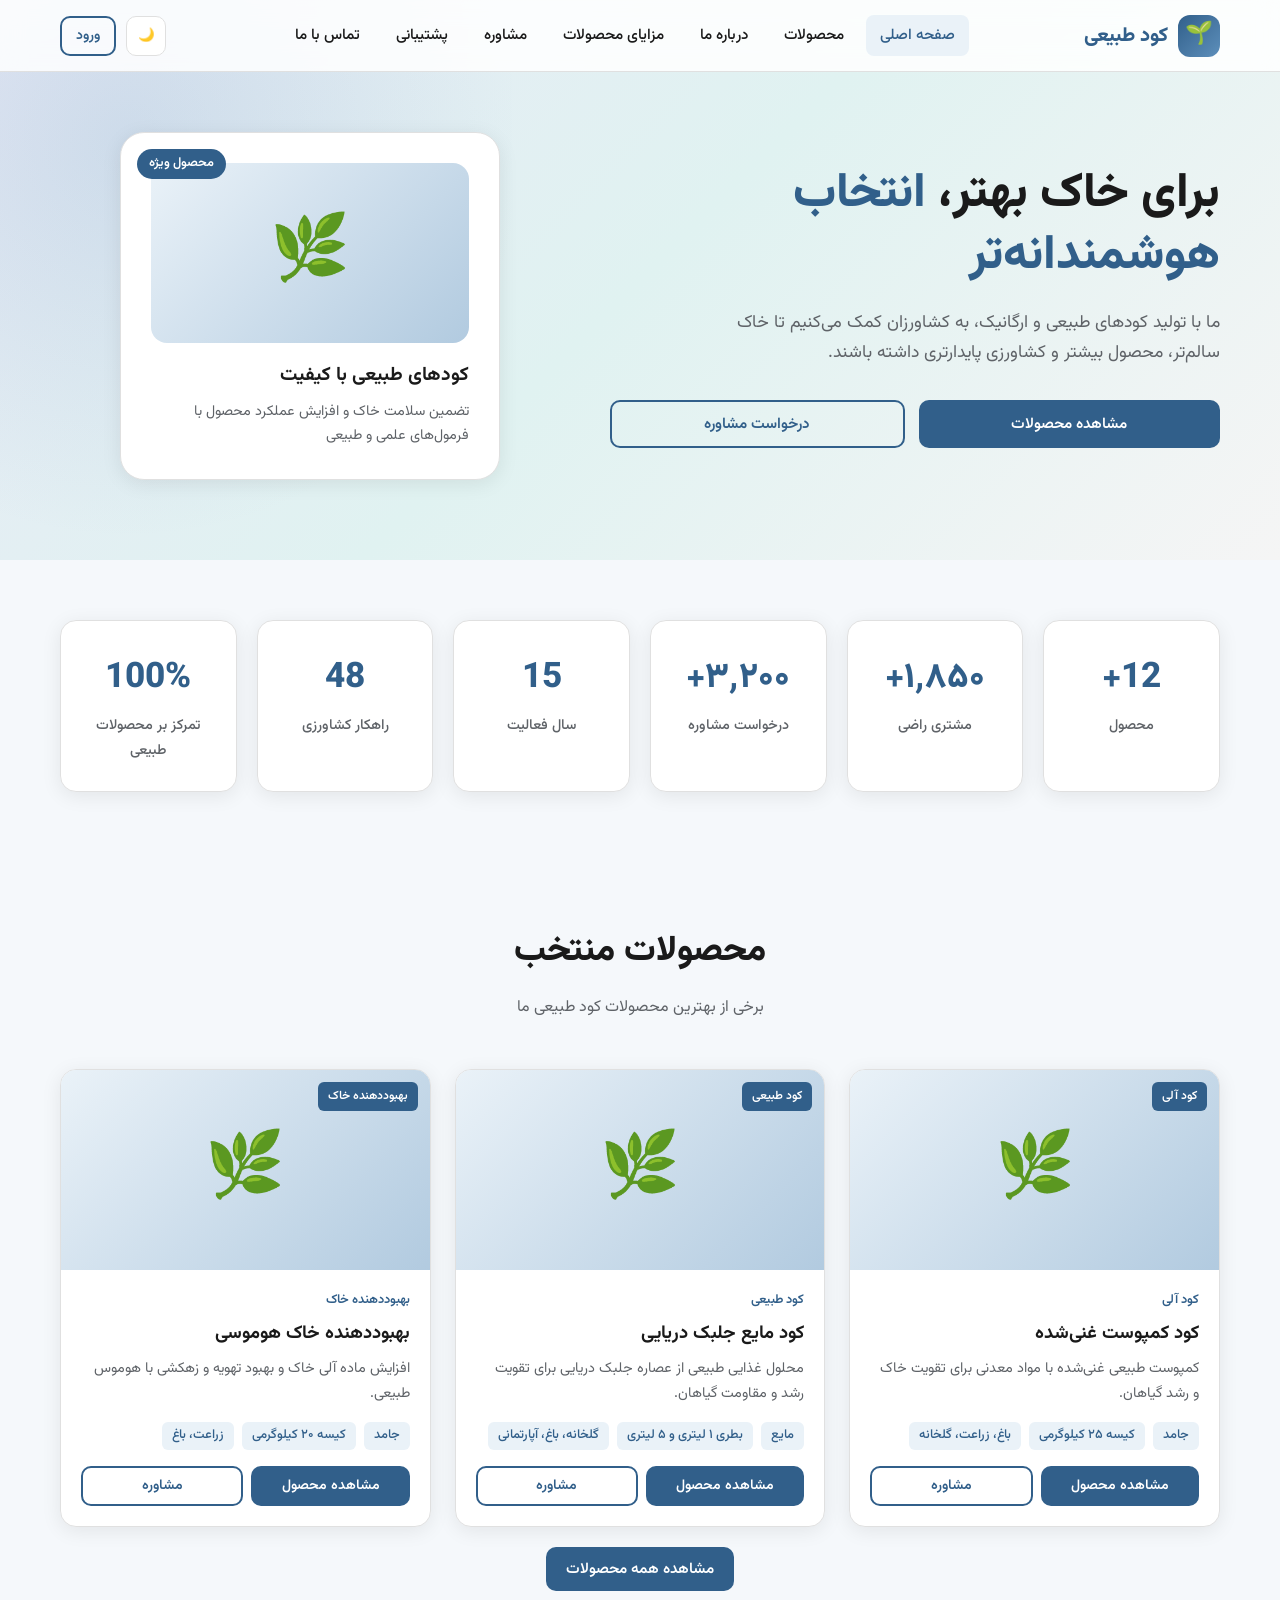
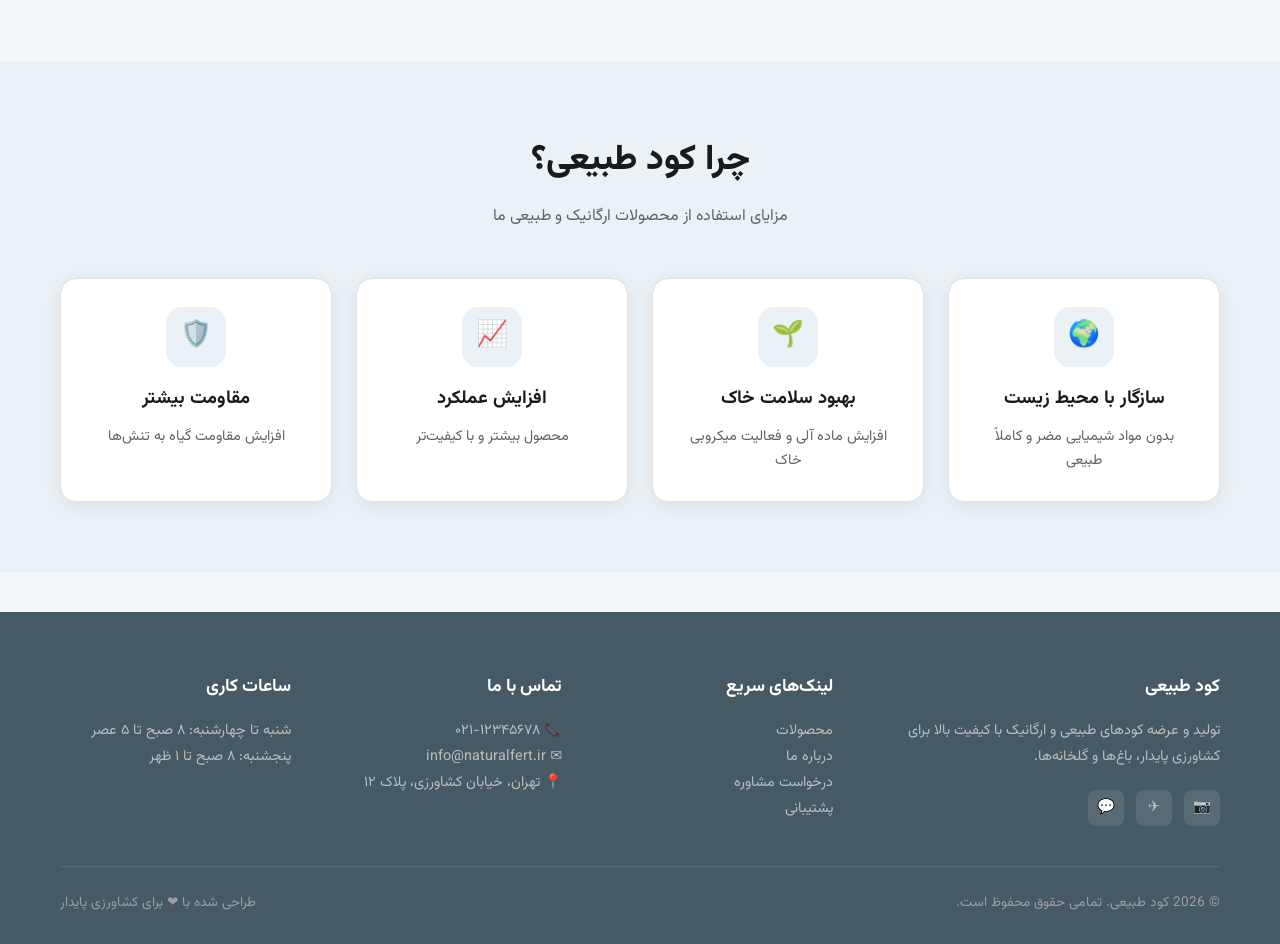
==== index.html @ 1675b7ef "f" ====
<!doctype html>
<html lang="fa" dir="rtl">
  <head>
    <meta charset="UTF-8" />
    <meta name="viewport" content="width=device-width, initial-scale=1.0" />
    <meta
      name="description"
      content="شرکت تولید و عرضه کود طبیعی - محصولات ارگانیک و طبیعی برای کشاورزی پایدار، باغ و گلخانه"
    />
    <meta
      name="keywords"
      content="کود طبیعی, کود آلی, کود ارگانیک, بهبوددهنده خاک, کشاورزی پایدار"
    />
    <meta name="robots" content="index, follow" />
    <meta property="og:title" content="کود طبیعی | محصولات ارگانیک کشاورزی" />
    <meta
      property="og:description"
      content="برای خاک بهتر، انتخاب هوشمندانه‌تر. محصولات کود طبیعی با کیفیت بالا"
    />
    <meta property="og:type" content="website" />
    <title>کود طبیعی | محصولات ارگانیک و طبیعی کشاورزی</title>
    <link rel="preconnect" href="https://fonts.googleapis.com" />
    <link rel="preconnect" href="https://fonts.gstatic.com" crossorigin />
    <link
      href="https://fonts.googleapis.com/css2?family=Vazirmatn:wght@300;400;500;600;700;800&display=swap"
      rel="stylesheet"
    />
    <link rel="stylesheet" href="css/styles.css" />

  </head>
  <body>
    <!-- Public Header -->
    <header class="header" id="mainHeader">
      <div class="header-inner">
        <a href="#home" class="logo" onclick="navigate('home')">
          <div class="logo-icon">🌱</div>
          <span id="siteName" data-edit-key="companyName">کود طبیعی</span>
        </a>
        <nav class="nav" id="mainNav">
          <a href="#home" data-page="home">صفحه اصلی</a>
          <a href="#products" data-page="products">محصولات</a>
          <a href="#about" data-page="about">درباره ما</a>
          <a href="#benefits" data-page="benefits">مزایای محصولات</a>
          <a href="#consult" data-page="consult">مشاوره</a>
          <a href="#support" data-page="support">پشتیبانی</a>
          <a href="#contact" data-page="contact">تماس با ما</a>
        </nav>
        <div class="header-actions">
          <button
            class="btn-icon"
            id="themeToggle"
            title="تغییر حالت روشن/تاریک"
          >
            🌙
          </button>
          <button class="btn btn-outline btn-sm" onclick="openLoginModal()">
            ورود
          </button>
          <button
            class="btn btn-primary btn-sm"
            onclick="navigate('admin')"
            id="adminBtn"
            style="display: none"
          >
            پنل مدیریت
          </button>
          <button class="btn-icon mobile-toggle" id="mobileToggle">☰</button>
        </div>
      </div>
      <div class="mobile-menu" id="mobileMenu">
        <a
          href="#home"
          onclick="
            navigate('home');
            closeMobile();
          "
          >صفحه اصلی</a
        >
        <a
          href="#products"
          onclick="
            navigate('products');
            closeMobile();
          "
          >محصولات</a
        >
        <a
          href="#about"
          onclick="
            navigate('about');
            closeMobile();
          "
          >درباره ما</a
        >
        <a
          href="#benefits"
          onclick="
            navigate('benefits');
            closeMobile();
          "
          >مزایای محصولات</a
        >
        <a
          href="#consult"
          onclick="
            navigate('consult');
            closeMobile();
          "
          >مشاوره</a
        >
        <a
          href="#support"
          onclick="
            navigate('support');
            closeMobile();
          "
          >پشتیبانی</a
        >
        <a
          href="#contact"
          onclick="
            navigate('contact');
            closeMobile();
          "
          >تماس با ما</a
        >
        <a
          href="#admin"
          onclick="
            navigate('admin');
            closeMobile();
          "
          >پنل مدیریت</a
        >
      </div>
    </header>

    <!-- Main Content -->
    <main id="app"></main>

    <!-- Footer -->
    <footer class="footer" id="mainFooter">
      <div class="container">
        <div class="footer-grid">
          <div>
            <h4 id="footerCompany" data-edit-key="companyName">کود طبیعی</h4>
            <p id="footerDesc" data-edit-key="footerDesc">
              تولید و عرضه کودهای طبیعی و ارگانیک با کیفیت بالا برای کشاورزی
              پایدار، باغ‌ها و گلخانه‌ها.
            </p>
            <div class="socials mt-20">
              <a href="#" title="اینستاگرام">📷</a>
              <a href="#" title="تلگرام">✈️</a>
              <a href="#" title="واتساپ">💬</a>
            </div>
          </div>
          <div>
            <h4>لینک‌های سریع</h4>
            <p>
              <a href="#products" onclick="navigate('products')">محصولات</a>
            </p>
            <p><a href="#about" onclick="navigate('about')">درباره ما</a></p>
            <p>
              <a href="#consult" onclick="navigate('consult')"
                >درخواست مشاوره</a
              >
            </p>
            <p><a href="#support" onclick="navigate('support')">پشتیبانی</a></p>
          </div>
          <div>
            <h4>تماس با ما</h4>
            <p id="footerPhone" data-edit-key="phone">📞 ۰۲۱-۱۲۳۴۵۶۷۸</p>
            <p id="footerEmail" data-edit-key="email">✉️ info@naturalfert.ir</p>
            <p id="footerAddress" data-edit-key="address">📍 تهران، خیابان کشاورزی</p>
          </div>
          <div>
            <h4>ساعات کاری</h4>
            <p id="footerHours" data-edit-key="hours">
              شنبه تا چهارشنبه: ۸ صبح تا ۵ عصر<br />پنجشنبه: ۸ صبح تا ۱ ظهر
            </p>
          </div>
        </div>
        <div class="footer-bottom">
          <span
            >© <span id="year"></span> <span id="footerCopy">کود طبیعی</span>.
            تمامی حقوق محفوظ است.</span
          >
          <span>طراحی شده با ❤️ برای کشاورزی پایدار</span>
        </div>
      </div>
    </footer>

    <!-- Quick Admin Editing -->
    <div class="quick-admin-bar" id="quickAdminBar" aria-label="ابزار مدیریت سریع">
      <span class="qa-label">مدیریت سریع</span>
      <button type="button" onclick="toggleInlineEdit()">✏️ ویرایش مستقیم</button>
      <select id="quickSeasonSelect" onchange="quickChangeSeason(this.value)" title="تم فصلی">
        <option value="auto">🗓️ خودکار</option>
        <option value="spring">🌸 بهار</option>
        <option value="summer">☀️ تابستان</option>
        <option value="autumn">🍂 پاییز</option>
        <option value="winter">❄️ زمستان</option>
      </select>
      <button type="button" class="qa-save" onclick="saveInlineEdits()">💾 ذخیره</button>
      <button type="button" onclick="cancelInlineEdits()">↩️ لغو</button>
      <button type="button" onclick="navigate('admin')">⚙️ پنل</button>
      <button type="button" class="qa-danger" onclick="logout()">🚪 خروج</button>
    </div>
    <div class="admin-edit-hint" id="adminEditHint">
      حالت ویرایش مستقیم: روی متن‌های مشخص‌شده (نام شرکت، هیرو، فوتر، درباره ما، آمار، کارت و صفحه جزئیات محصولات) کلیک کن، ویرایش کن و «ذخیره» را بزن.
    </div>

    <!-- Login Modal -->
    <div class="modal-overlay" id="loginModal">
      <div class="modal">
        <div class="modal-header">
          <h3>ورود / ثبت‌نام</h3>
          <button class="modal-close" onclick="closeModal('loginModal')">
            ×
          </button>
        </div>
        <div class="modal-body">
          <div class="form-group">
            <label>ایمیل</label>
            <input
              type="email"
              id="loginEmail"
              placeholder="example@email.com"
            />
          </div>
          <div class="form-group">
            <label>شماره موبایل</label>
            <input type="tel" id="loginMobile" placeholder="09123456789" />
          </div>
          <div class="form-group">
            <label>رمز عبور</label>
            <input
              type="password"
              id="loginPassword"
              placeholder="حداقل ۶ کاراکتر"
            />
          </div>
          <p
            style="
              font-size: 0.85rem;
              color: var(--text-muted);
              margin-top: 8px;
            "
          >
            برای ورود ادمین: admin@natural.ir / 09120000000 / admin123
          </p>
        </div>
        <div class="modal-footer">
          <button class="btn btn-outline" onclick="closeModal('loginModal')">
            انصراف
          </button>
          <button class="btn btn-primary" onclick="handleLogin()">
            ورود / ثبت‌نام
          </button>
        </div>
      </div>
    </div>

    <!-- Toast -->
    <div class="toast-container" id="toastContainer"></div>

    <script src="js/app.js"></script>


  </body>
</html>
---- css/styles.css ----
:root {
        --primary: #2e7d32;
        --primary-dark: #1b5e20;
        --primary-light: #4caf50;
        --primary-soft: #e8f5e9;
        --secondary: #5d4037;
        --secondary-light: #8d6e63;
        --secondary-soft: #efebe9;
        --accent: #ff8f00;
        --bg: #f8f9f5;
        --bg-card: #ffffff;
        --text: #1a1a1a;
        --text-muted: #5f6368;
        --border: #e0e0e0;
        --shadow: 0 4px 20px rgba(0, 0, 0, 0.08);
        --shadow-hover: 0 8px 30px rgba(46, 125, 50, 0.15);
        --radius: 16px;
        --radius-sm: 10px;
        --header-h: 72px;
        --transition: all 0.3s cubic-bezier(0.4, 0, 0.2, 1);
      }
      [data-theme="dark"] {
        --primary: #66bb6a;
        --primary-dark: #43a047;
        --primary-light: #81c784;
        --primary-soft: #1b3a1e;
        --secondary: #a1887f;
        --secondary-light: #bcaaa4;
        --secondary-soft: #3e2723;
        --bg: #121212;
        --bg-card: #1e1e1e;
        --text: #e8e8e8;
        --text-muted: #a0a0a0;
        --border: #333333;
        --shadow: 0 4px 20px rgba(0, 0, 0, 0.4);
        --shadow-hover: 0 8px 30px rgba(102, 187, 106, 0.2);
      }
      * {
        margin: 0;
        padding: 0;
        box-sizing: border-box;
        -webkit-tap-highlight-color: transparent;
      }
      html {
        scroll-behavior: smooth;
      }
      body {
        font-family: "Vazirmatn", system-ui, sans-serif;
        background: var(--bg);
        color: var(--text);
        line-height: 1.7;
        overflow-x: hidden;
        transition:
          background 0.3s,
          color 0.3s;
      }
      a {
        text-decoration: none;
        color: inherit;
      }
      img {
        max-width: 100%;
        height: auto;
        display: block;
      }
      button,
      input,
      select,
      textarea {
        font-family: inherit;
      }
      button {
        -webkit-tap-highlight-color: transparent;
      }
      .container {
        max-width: 1200px;
        margin: 0 auto;
        padding: 0 20px;
      }
      /* Header */
      .header {
        position: fixed;
        top: 0;
        right: 0;
        left: 0;
        z-index: 1000;
        height: var(--header-h);
        background: rgba(255, 255, 255, 0.85);
        backdrop-filter: blur(12px);
        -webkit-backdrop-filter: blur(12px);
        border-bottom: 1px solid var(--border);
        transition: var(--transition);
      }
      [data-theme="dark"] .header {
        background: rgba(30, 30, 30, 0.9);
      }
      .header.scrolled {
        box-shadow: var(--shadow);
      }
      .header-inner {
        display: flex;
        align-items: center;
        justify-content: space-between;
        height: 100%;
        max-width: 1200px;
        margin: 0 auto;
        padding: 0 20px;
        gap: 10px;
      }
      .logo {
        display: flex;
        align-items: center;
        gap: 10px;
        font-weight: 800;
        font-size: 1.25rem;
        color: var(--primary);
        min-width: 0;
        flex-shrink: 0;
      }
      .logo-icon {
        width: 42px;
        height: 42px;
        background: linear-gradient(
          135deg,
          var(--primary),
          var(--primary-light)
        );
        border-radius: 12px;
        display: flex;
        align-items: center;
        justify-content: center;
        color: white;
        font-size: 1.4rem;
        flex-shrink: 0;
      }
      .nav {
        display: flex;
        align-items: center;
        gap: 8px;
        flex-wrap: wrap;
      }
      .nav a {
        padding: 8px 14px;
        border-radius: 8px;
        font-weight: 500;
        font-size: 0.95rem;
        transition: var(--transition);
        color: var(--text);
      }
      .nav a:hover,
      .nav a.active {
        background: var(--primary-soft);
        color: var(--primary);
      }
      .header-actions {
        display: flex;
        align-items: center;
        gap: 10px;
        flex-shrink: 0;
      }
      .btn {
        display: inline-flex;
        align-items: center;
        justify-content: center;
        gap: 8px;
        padding: 10px 20px;
        border-radius: 10px;
        font-weight: 600;
        font-size: 0.95rem;
        border: none;
        cursor: pointer;
        transition: var(--transition);
        white-space: nowrap;
      }
      .btn-primary {
        background: var(--primary);
        color: white;
      }
      .btn-primary:hover {
        background: var(--primary-dark);
        transform: translateY(-1px);
        box-shadow: var(--shadow-hover);
      }
      .btn-outline {
        background: transparent;
        border: 2px solid var(--primary);
        color: var(--primary);
      }
      .btn-outline:hover {
        background: var(--primary);
        color: white;
      }
      .btn-secondary {
        background: var(--secondary);
        color: white;
      }
      .btn-secondary:hover {
        background: #4e342e;
      }
      .btn-sm {
        padding: 7px 14px;
        font-size: 0.875rem;
      }
      .btn-icon {
        width: 40px;
        height: 40px;
        border-radius: 10px;
        border: 1px solid var(--border);
        background: var(--bg-card);
        display: flex;
        align-items: center;
        justify-content: center;
        cursor: pointer;
        transition: var(--transition);
        color: var(--text);
        flex-shrink: 0;
      }
      .btn-icon:hover {
        background: var(--primary-soft);
        color: var(--primary);
        border-color: var(--primary);
      }
      .mobile-toggle {
        display: none;
      }
      .mobile-menu {
        display: none;
        position: fixed;
        top: var(--header-h);
        right: 0;
        left: 0;
        background: var(--bg-card);
        border-bottom: 1px solid var(--border);
        padding: 16px;
        z-index: 999;
        box-shadow: var(--shadow);
        max-height: calc(100vh - var(--header-h));
        overflow-y: auto;
      }
      .mobile-menu.open {
        display: block;
      }
      .mobile-menu a {
        display: block;
        padding: 12px 16px;
        border-radius: 8px;
        font-weight: 500;
        margin-bottom: 4px;
      }
      .mobile-menu a:hover {
        background: var(--primary-soft);
        color: var(--primary);
      }
      /* Hero */
      .hero {
        padding: calc(var(--header-h) + 60px) 0 80px;
        background: linear-gradient(
          135deg,
          var(--primary-soft) 0%,
          var(--bg) 50%,
          var(--secondary-soft) 100%
        );
        position: relative;
        overflow: hidden;
      }
      .hero::before {
        content: "";
        position: absolute;
        top: -50%;
        left: -20%;
        width: 60%;
        height: 150%;
        background: radial-gradient(
          circle,
          rgba(76, 175, 80, 0.12) 0%,
          transparent 70%
        );
        pointer-events: none;
      }
      .hero-grid {
        display: grid;
        grid-template-columns: 1.1fr 0.9fr;
        gap: 50px;
        align-items: center;
      }
      .hero-content h1 {
        font-size: clamp(2rem, 4vw, 3rem);
        font-weight: 800;
        line-height: 1.3;
        margin-bottom: 20px;
        color: var(--text);
      }
      .hero-content h1 span {
        color: var(--primary);
      }
      .hero-content p {
        font-size: 1.1rem;
        color: var(--text-muted);
        margin-bottom: 32px;
        max-width: 520px;
      }
      .hero-btns {
        display: flex;
        flex-wrap: wrap;
        gap: 14px;
      }
      .hero-btns .btn {
        flex: 1 1 auto;
      }
      .hero-visual {
        position: relative;
        display: flex;
        justify-content: center;
      }
      .hero-card {
        background: var(--bg-card);
        border-radius: 24px;
        padding: 30px;
        box-shadow: var(--shadow);
        max-width: 380px;
        width: 100%;
        border: 1px solid var(--border);
        position: relative;
        overflow: hidden;
        animation: float 6s ease-in-out infinite;
      }
      @keyframes float {
        0%,
        100% {
          transform: translateY(0);
        }
        50% {
          transform: translateY(-12px);
        }
      }
      .hero-card-badge {
        position: absolute;
        top: 16px;
        left: 16px;
        background: var(--primary);
        color: white;
        padding: 4px 12px;
        border-radius: 20px;
        font-size: 0.8rem;
        font-weight: 600;
      }
      .hero-card img {
        width: 100%;
        height: 200px;
        object-fit: cover;
        border-radius: 16px;
        margin-bottom: 16px;
        background: linear-gradient(135deg, var(--primary-soft), color-mix(in srgb, var(--primary-light) 35%, var(--primary-soft)));
      }
      .hero-card h3 {
        font-size: 1.2rem;
        margin-bottom: 8px;
      }
      .hero-card p {
        font-size: 0.9rem;
        color: var(--text-muted);
      }
      /* Stats */
      .stats {
        padding: 60px 0;
      }
      .stats-grid {
        display: grid;
        grid-template-columns: repeat(auto-fit, minmax(140px, 1fr));
        gap: 20px;
      }
      .stat-card {
        background: var(--bg-card);
        border-radius: var(--radius);
        padding: 28px 20px;
        text-align: center;
        box-shadow: var(--shadow);
        border: 1px solid var(--border);
        transition: var(--transition);
      }
      .stat-card:hover {
        transform: translateY(-4px);
        box-shadow: var(--shadow-hover);
      }
      .stat-card .num {
        font-size: 2.2rem;
        font-weight: 800;
        color: var(--primary);
        margin-bottom: 6px;
      }
      .stat-card .label {
        font-size: 0.9rem;
        color: var(--text-muted);
        font-weight: 500;
      }
      /* Section */
      .section {
        padding: 70px 0;
      }
      .section-header {
        text-align: center;
        margin-bottom: 48px;
      }
      .section-header h2 {
        font-size: clamp(1.6rem, 3vw, 2.2rem);
        font-weight: 800;
        margin-bottom: 12px;
      }
      .section-header p {
        color: var(--text-muted);
        max-width: 560px;
        margin: 0 auto;
      }
      /* Products */
      .filters {
        display: flex;
        flex-wrap: wrap;
        gap: 12px;
        margin-bottom: 32px;
        align-items: center;
      }
      .search-box {
        flex: 1;
        min-width: 200px;
        position: relative;
      }
      .search-box input {
        width: 100%;
        padding: 12px 16px 12px 44px;
        border-radius: 12px;
        border: 1px solid var(--border);
        background: var(--bg-card);
        color: var(--text);
        font-size: 0.95rem;
        transition: var(--transition);
      }
      .search-box input:focus {
        outline: none;
        border-color: var(--primary);
        box-shadow: 0 0 0 3px rgba(46, 125, 50, 0.15);
      }
      .search-box svg {
        position: absolute;
        right: 14px;
        top: 50%;
        transform: translateY(-50%);
        color: var(--text-muted);
        width: 20px;
        height: 20px;
      }
      .filter-btns {
        display: flex;
        flex-wrap: wrap;
        gap: 8px;
      }
      .filter-btn {
        padding: 8px 16px;
        border-radius: 20px;
        border: 1px solid var(--border);
        background: var(--bg-card);
        color: var(--text);
        font-size: 0.875rem;
        cursor: pointer;
        transition: var(--transition);
        font-weight: 500;
      }
      .filter-btn:hover,
      .filter-btn.active {
        background: var(--primary);
        color: white;
        border-color: var(--primary);
      }
      .products-grid {
        display: grid;
        grid-template-columns: repeat(auto-fill, minmax(280px, 1fr));
        gap: 24px;
      }
      .product-card {
        background: var(--bg-card);
        border-radius: var(--radius);
        overflow: hidden;
        box-shadow: var(--shadow);
        border: 1px solid var(--border);
        transition: var(--transition);
        display: flex;
        flex-direction: column;
      }
      .product-card:hover {
        transform: translateY(-6px);
        box-shadow: var(--shadow-hover);
      }
      .product-card-img {
        height: 200px;
        background: linear-gradient(135deg, var(--primary-soft), color-mix(in srgb, var(--primary-light) 35%, var(--primary-soft)));
        position: relative;
        overflow: hidden;
      }
      .product-card-img img {
        width: 100%;
        height: 100%;
        object-fit: cover;
      }
      .product-card-badge {
        position: absolute;
        top: 12px;
        right: 12px;
        background: var(--primary);
        color: white;
        padding: 4px 10px;
        border-radius: 6px;
        font-size: 0.75rem;
        font-weight: 600;
      }
      .product-card-body {
        padding: 20px;
        flex: 1;
        display: flex;
        flex-direction: column;
      }
      .product-card-cat {
        font-size: 0.8rem;
        color: var(--primary);
        font-weight: 600;
        margin-bottom: 6px;
      }
      .product-card h3 {
        font-size: 1.15rem;
        margin-bottom: 8px;
        font-weight: 700;
      }
      .product-card p {
        font-size: 0.9rem;
        color: var(--text-muted);
        margin-bottom: 16px;
        flex: 1;
      }
      .product-meta {
        display: flex;
        flex-wrap: wrap;
        gap: 8px;
        margin-bottom: 16px;
        font-size: 0.8rem;
      }
      .product-meta span {
        background: var(--primary-soft);
        color: var(--primary);
        padding: 3px 10px;
        border-radius: 6px;
        font-weight: 500;
      }
      .product-card-actions {
        display: flex;
        gap: 8px;
        flex-wrap: wrap;
      }
      .product-card-actions .btn {
        flex: 1;
        min-width: 120px;
      }
      /* About */
      .about-grid {
        display: grid;
        grid-template-columns: 1fr 1fr;
        gap: 50px;
        align-items: center;
      }
      .about-content h2 {
        font-size: 1.9rem;
        margin-bottom: 16px;
        font-weight: 800;
      }
      .about-content p {
        color: var(--text-muted);
        margin-bottom: 16px;
      }
      .about-features {
        display: grid;
        gap: 12px;
        margin-top: 24px;
      }
      .about-feature {
        display: flex;
        align-items: center;
        gap: 12px;
        padding: 12px 16px;
        background: var(--bg-card);
        border-radius: 12px;
        border: 1px solid var(--border);
      }
      .about-feature svg {
        color: var(--primary);
        flex-shrink: 0;
      }
      /* Benefits */
      .benefits-grid {
        display: grid;
        grid-template-columns: repeat(auto-fit, minmax(230px, 1fr));
        gap: 24px;
      }
      .benefit-card {
        background: var(--bg-card);
        border-radius: var(--radius);
        padding: 28px;
        box-shadow: var(--shadow);
        border: 1px solid var(--border);
        transition: var(--transition);
        text-align: center;
      }
      .benefit-card:hover {
        transform: translateY(-4px);
      }
      .benefit-icon {
        width: 60px;
        height: 60px;
        background: var(--primary-soft);
        border-radius: 16px;
        display: flex;
        align-items: center;
        justify-content: center;
        margin: 0 auto 16px;
        color: var(--primary);
        font-size: 1.6rem;
      }
      .benefit-card h3 {
        font-size: 1.15rem;
        margin-bottom: 10px;
      }
      .benefit-card p {
        font-size: 0.9rem;
        color: var(--text-muted);
      }
      /* Forms */
      .form-card {
        background: var(--bg-card);
        border-radius: var(--radius);
        padding: 36px;
        box-shadow: var(--shadow);
        border: 1px solid var(--border);
        max-width: 640px;
        margin: 0 auto;
      }
      .form-group {
        margin-bottom: 20px;
      }
      .form-group label {
        display: block;
        margin-bottom: 6px;
        font-weight: 600;
        font-size: 0.9rem;
      }
      .form-group input,
      .form-group select,
      .form-group textarea {
        width: 100%;
        padding: 12px 16px;
        border-radius: 10px;
        border: 1px solid var(--border);
        background: var(--bg);
        color: var(--text);
        font-size: 0.95rem;
        transition: var(--transition);
      }
      .form-group input:focus,
      .form-group select:focus,
      .form-group textarea:focus {
        outline: none;
        border-color: var(--primary);
        box-shadow: 0 0 0 3px rgba(46, 125, 50, 0.15);
      }
      .form-group textarea {
        min-height: 120px;
        resize: vertical;
      }
      .form-row {
        display: grid;
        grid-template-columns: 1fr 1fr;
        gap: 16px;
      }
      /* Product Detail */
      .product-detail {
        padding: calc(var(--header-h) + 40px) 0 80px;
      }
      .product-detail-header {
        display: grid;
        grid-template-columns: 1fr 1fr;
        gap: 40px;
        margin-bottom: 50px;
      }
      .product-detail-img {
        border-radius: var(--radius);
        overflow: hidden;
        background: linear-gradient(135deg, var(--primary-soft), color-mix(in srgb, var(--primary-light) 35%, var(--primary-soft)));
        height: 400px;
      }
      .product-detail-img img {
        width: 100%;
        height: 100%;
        object-fit: cover;
      }
      .product-detail-info h1 {
        font-size: 2rem;
        margin-bottom: 12px;
        font-weight: 800;
      }
      .product-detail-info .cat {
        color: var(--primary);
        font-weight: 600;
        margin-bottom: 16px;
      }
      .product-detail-info .short-desc {
        color: var(--text-muted);
        margin-bottom: 24px;
        font-size: 1.05rem;
      }
      .specs-table {
        width: 100%;
        border-collapse: collapse;
        margin: 24px 0;
        background: var(--bg-card);
        border-radius: 12px;
        overflow: hidden;
        border: 1px solid var(--border);
      }
      .specs-table th,
      .specs-table td {
        padding: 12px 16px;
        text-align: right;
        border-bottom: 1px solid var(--border);
      }
      .specs-table th {
        background: var(--primary-soft);
        color: var(--primary);
        font-weight: 600;
        width: 40%;
      }
      .specs-table tr:last-child td,
      .specs-table tr:last-child th {
        border-bottom: none;
      }
      .detail-section {
        background: var(--bg-card);
        border-radius: var(--radius);
        padding: 32px;
        margin-bottom: 24px;
        border: 1px solid var(--border);
        box-shadow: var(--shadow);
      }
      .detail-section h2 {
        font-size: 1.4rem;
        margin-bottom: 20px;
        padding-bottom: 12px;
        border-bottom: 2px solid var(--primary-soft);
        color: var(--primary);
      }
      .detail-section .long-text {
        white-space: pre-wrap;
        word-wrap: break-word;
        overflow-wrap: break-word;
        line-height: 1.9;
        font-size: 1rem;
      }
      .steps {
        display: grid;
        gap: 16px;
      }
      .step {
        display: flex;
        gap: 16px;
        align-items: flex-start;
        padding: 16px;
        background: var(--bg);
        border-radius: 12px;
      }
      .step-num {
        width: 36px;
        height: 36px;
        background: var(--primary);
        color: white;
        border-radius: 50%;
        display: flex;
        align-items: center;
        justify-content: center;
        font-weight: 700;
        flex-shrink: 0;
      }
      .benefits-list {
        display: grid;
        gap: 12px;
      }
      .benefit-item {
        display: flex;
        align-items: center;
        gap: 12px;
        padding: 12px 16px;
        background: var(--primary-soft);
        border-radius: 10px;
      }
      .benefit-item svg {
        color: var(--primary);
        flex-shrink: 0;
      }
      .related-products {
        margin-top: 40px;
      }
      .related-products h3 {
        margin-bottom: 20px;
        font-size: 1.3rem;
      }
      /* Footer */
      .footer {
        background: var(--secondary);
        color: #e0e0e0;
        padding: 60px 0 30px;
        margin-top: 40px;
      }
      .footer-grid {
        display: grid;
        grid-template-columns: 1.5fr 1fr 1fr 1fr;
        gap: 40px;
        margin-bottom: 40px;
      }
      .footer h4 {
        color: white;
        margin-bottom: 16px;
        font-size: 1.1rem;
      }
      .footer p,
      .footer a {
        font-size: 0.9rem;
        color: #bdbdbd;
        line-height: 1.8;
      }
      .footer a:hover {
        color: var(--primary-light);
      }
      .footer-bottom {
        border-top: 1px solid rgba(255, 255, 255, 0.1);
        padding-top: 24px;
        display: flex;
        justify-content: space-between;
        align-items: center;
        flex-wrap: wrap;
        gap: 12px;
        font-size: 0.85rem;
        color: #9e9e9e;
      }
      .socials {
        display: flex;
        gap: 12px;
      }
      .socials a {
        width: 36px;
        height: 36px;
        border-radius: 8px;
        background: rgba(255, 255, 255, 0.1);
        display: flex;
        align-items: center;
        justify-content: center;
        transition: var(--transition);
      }
      .socials a:hover {
        background: var(--primary);
      }
      /* Admin */
      .admin-layout {
        display: flex;
        min-height: 100vh;
        padding-top: 0;
      }
      .admin-sidebar {
        width: 260px;
        background: var(--bg-card);
        border-left: 1px solid var(--border);
        padding: 24px 16px;
        position: fixed;
        top: 0;
        right: 0;
        bottom: 0;
        overflow-y: auto;
        z-index: 200;
      }
      .admin-sidebar .logo {
        margin-bottom: 32px;
        padding: 0 8px;
        display: flex;
        align-items: center;
        justify-content: space-between;
      }
      .admin-sidebar-close {
        display: none;
      }
      .admin-nav a {
        display: flex;
        align-items: center;
        gap: 12px;
        padding: 12px 14px;
        border-radius: 10px;
        margin-bottom: 4px;
        font-weight: 500;
        font-size: 0.95rem;
        color: var(--text-muted);
        transition: var(--transition);
      }
      .admin-nav a:hover,
      .admin-nav a.active {
        background: var(--primary-soft);
        color: var(--primary);
      }
      .admin-main {
        flex: 1;
        margin-right: 260px;
        padding: 24px;
        background: var(--bg);
        min-height: 100vh;
        width: 100%;
        min-width: 0;
      }
      .admin-mobile-bar {
        display: none;
        align-items: center;
        justify-content: space-between;
        background: var(--bg-card);
        border-bottom: 1px solid var(--border);
        padding: 10px 16px;
        position: sticky;
        top: 0;
        z-index: 150;
      }
      .admin-mobile-bar .logo {
        font-size: 1.05rem;
      }
      .admin-mobile-bar .logo-icon {
        width: 32px;
        height: 32px;
        font-size: 1.1rem;
      }
      .admin-overlay {
        display: none;
        position: fixed;
        inset: 0;
        background: rgba(0, 0, 0, 0.45);
        z-index: 150;
      }
      .admin-overlay.open {
        display: block;
      }
      .admin-header {
        display: flex;
        justify-content: space-between;
        align-items: center;
        margin-bottom: 28px;
        flex-wrap: wrap;
        gap: 12px;
      }
      .admin-header h1 {
        font-size: 1.6rem;
        font-weight: 800;
      }
      .dashboard-cards {
        display: grid;
        grid-template-columns: repeat(auto-fit, minmax(170px, 1fr));
        gap: 20px;
        margin-bottom: 32px;
      }
      .dash-card {
        background: var(--bg-card);
        border-radius: var(--radius);
        padding: 24px;
        border: 1px solid var(--border);
        box-shadow: var(--shadow);
        min-width: 0;
      }
      .dash-card .label {
        font-size: 0.85rem;
        color: var(--text-muted);
        margin-bottom: 8px;
      }
      .dash-card .value {
        font-size: 1.8rem;
        font-weight: 800;
        color: var(--primary);
      }
      .admin-table-wrap {
        overflow-x: auto;
        -webkit-overflow-scrolling: touch;
        border-radius: var(--radius);
        border: 1px solid var(--border);
      }
      .admin-table {
        width: 100%;
        border-collapse: collapse;
        background: var(--bg-card);
        min-width: 700px;
      }
      .admin-table th,
      .admin-table td {
        padding: 14px 16px;
        text-align: right;
        border-bottom: 1px solid var(--border);
        font-size: 0.9rem;
      }
      .admin-table th {
        background: var(--primary-soft);
        color: var(--primary);
        font-weight: 600;
      }
      .admin-table tr:hover td {
        background: rgba(46, 125, 50, 0.04);
      }
      .admin-table td .btn-sm {
        margin: 2px 0;
      }
      .badge {
        display: inline-block;
        padding: 3px 10px;
        border-radius: 20px;
        font-size: 0.75rem;
        font-weight: 600;
      }
      .badge-green {
        background: #e8f5e9;
        color: #2e7d32;
      }
      .badge-yellow {
        background: #fff8e1;
        color: #f57f17;
      }
      .badge-red {
        background: #ffebee;
        color: #c62828;
      }
      .badge-blue {
        background: #e3f2fd;
        color: #1565c0;
      }
      .badge-gray {
        background: #f5f5f5;
        color: #616161;
      }
      [data-theme="dark"] .badge-green {
        background: #1b3a1e;
        color: #81c784;
      }
      [data-theme="dark"] .badge-yellow {
        background: #3e2723;
        color: #ffd54f;
      }
      [data-theme="dark"] .badge-red {
        background: #3e1f1f;
        color: #ef9a9a;
      }
      [data-theme="dark"] .badge-blue {
        background: #1a237e;
        color: #90caf9;
      }
      /* Modal */
      .modal-overlay {
        position: fixed;
        inset: 0;
        background: rgba(0, 0, 0, 0.5);
        z-index: 2000;
        display: none;
        align-items: center;
        justify-content: center;
        padding: 20px;
        backdrop-filter: blur(4px);
      }
      .modal-overlay.open {
        display: flex;
      }
      .modal {
        background: var(--bg-card);
        border-radius: var(--radius);
        width: 100%;
        max-width: 600px;
        max-height: 90vh;
        overflow-y: auto;
        box-shadow: 0 20px 60px rgba(0, 0, 0, 0.3);
        animation: modalIn 0.3s ease;
      }
      @keyframes modalIn {
        from {
          opacity: 0;
          transform: scale(0.95) translateY(10px);
        }
        to {
          opacity: 1;
          transform: scale(1) translateY(0);
        }
      }
      .modal-header {
        display: flex;
        justify-content: space-between;
        align-items: center;
        padding: 20px 24px;
        border-bottom: 1px solid var(--border);
      }
      .modal-header h3 {
        font-size: 1.2rem;
        font-weight: 700;
      }
      .modal-close {
        width: 36px;
        height: 36px;
        border-radius: 8px;
        border: none;
        background: var(--bg);
        cursor: pointer;
        font-size: 1.2rem;
        color: var(--text);
        flex-shrink: 0;
      }
      .modal-body {
        padding: 24px;
      }
      .modal-footer {
        padding: 16px 24px;
        border-top: 1px solid var(--border);
        display: flex;
        justify-content: flex-end;
        gap: 10px;
        flex-wrap: wrap;
      }
      .modal-footer .btn {
        flex: 1;
        min-width: 110px;
      }
      /* Toast */
      .toast-container {
        position: fixed;
        bottom: 24px;
        left: 24px;
        right: 24px;
        z-index: 3000;
        display: flex;
        flex-direction: column;
        gap: 10px;
        align-items: flex-start;
      }
      .toast {
        background: var(--bg-card);
        border: 1px solid var(--border);
        border-radius: 12px;
        padding: 14px 20px;
        box-shadow: var(--shadow);
        display: flex;
        align-items: center;
        gap: 12px;
        animation: toastIn 0.3s ease;
        min-width: 280px;
        max-width: 100%;
      }
      @keyframes toastIn {
        from {
          opacity: 0;
          transform: translateY(20px);
        }
        to {
          opacity: 1;
          transform: translateY(0);
        }
      }
      .toast.success {
        border-right: 4px solid var(--primary);
      }
      .toast.error {
        border-right: 4px solid #c62828;
      }
      /* Utility */
      .hidden {
        display: none !important;
      }
      .text-center {
        text-align: center;
      }
      .mt-20 {
        margin-top: 20px;
      }
      .mb-20 {
        margin-bottom: 20px;
      }
      .empty-state {
        text-align: center;
        padding: 60px 20px;
        color: var(--text-muted);
      }
      .empty-state svg {
        width: 64px;
        height: 64px;
        margin-bottom: 16px;
        opacity: 0.4;
      }
      /* Seasonal accents — light mode hero gradients */
      [data-theme="light"][data-season="spring"] .hero,
      :root:not([data-theme="dark"])[data-season="spring"] .hero {
        background: linear-gradient(
          135deg,
          #e8f5e9 0%,
          #f1f8e9 50%,
          #fff8e1 100%
        );
      }
      [data-theme="light"][data-season="summer"] .hero,
      :root:not([data-theme="dark"])[data-season="summer"] .hero {
        background: linear-gradient(
          135deg,
          #e3f2fd 0%,
          #e8f5e9 50%,
          #fffde7 100%
        );
      }
      [data-theme="light"][data-season="autumn"] .hero,
      :root:not([data-theme="dark"])[data-season="autumn"] .hero {
        background: linear-gradient(
          135deg,
          #fff3e0 0%,
          #efebe9 50%,
          #ffecb3 100%
        );
      }
      [data-theme="light"][data-season="winter"] .hero,
      :root:not([data-theme="dark"])[data-season="winter"] .hero {
        background: linear-gradient(
          135deg,
          #e8eaf6 0%,
          #e0f2f1 50%,
          #f5f5f5 100%
        );
      }

      /* Dark mode hero — always dark, season only tints primary soft */
      [data-theme="dark"] .hero {
        background: linear-gradient(
          135deg,
          var(--primary-soft) 0%,
          var(--bg) 55%,
          var(--secondary-soft) 100%
        );
      }

      /* ==================== SEASONAL THEME (colors only; never override dark bg/text) ==================== */
      /* Light mode: season can tint background slightly */
      [data-theme="light"][data-season="spring"],
      html:not([data-theme="dark"])[data-season="spring"] {
        --primary: #2e7d32;
        --primary-dark: #1b5e20;
        --primary-light: #66bb6a;
        --primary-soft: #e8f5e9;
        --secondary: #6d4c41;
        --secondary-light: #8d6e63;
        --secondary-soft: #efebe9;
        --accent: #f9a825;
        --bg: #f7fbf4;
      }

      [data-theme="light"][data-season="summer"],
      html:not([data-theme="dark"])[data-season="summer"] {
        --primary: #087f8c;
        --primary-dark: #05636d;
        --primary-light: #26a6b8;
        --primary-soft: #e0f7fa;
        --secondary: #2e7d32;
        --secondary-light: #66bb6a;
        --secondary-soft: #e8f5e9;
        --accent: #fbc02d;
        --bg: #f4fbfc;
      }

      [data-theme="light"][data-season="autumn"],
      html:not([data-theme="dark"])[data-season="autumn"] {
        --primary: #c75b12;
        --primary-dark: #8d3e0b;
        --primary-light: #ef8a3a;
        --primary-soft: #fff3e0;
        --secondary: #6d4c41;
        --secondary-light: #8d6e63;
        --secondary-soft: #efebe9;
        --accent: #d89b00;
        --bg: #fffaf4;
      }

      [data-theme="light"][data-season="winter"],
      html:not([data-theme="dark"])[data-season="winter"] {
        --primary: #315f8a;
        --primary-dark: #234768;
        --primary-light: #5d8fbb;
        --primary-soft: #eaf2f8;
        --secondary: #455a64;
        --secondary-light: #78909c;
        --secondary-soft: #eceff1;
        --accent: #78909c;
        --bg: #f5f8fb;
      }

      /* Dark mode: season only shifts primary/accent; keep dark surfaces */
      [data-theme="dark"][data-season="spring"] {
        --primary: #66bb6a;
        --primary-dark: #43a047;
        --primary-light: #81c784;
        --primary-soft: #1b3a1e;
        --secondary: #a1887f;
        --secondary-light: #bcaaa4;
        --secondary-soft: #3e2723;
        --accent: #f9a825;
        --bg: #121212;
        --bg-card: #1e1e1e;
        --text: #e8e8e8;
        --text-muted: #a0a0a0;
        --border: #333333;
      }

      [data-theme="dark"][data-season="summer"] {
        --primary: #4dd0e1;
        --primary-dark: #26a69a;
        --primary-light: #80deea;
        --primary-soft: #0d3d42;
        --secondary: #66bb6a;
        --secondary-light: #81c784;
        --secondary-soft: #1b3a1e;
        --accent: #fbc02d;
        --bg: #121212;
        --bg-card: #1e1e1e;
        --text: #e8e8e8;
        --text-muted: #a0a0a0;
        --border: #333333;
      }

      [data-theme="dark"][data-season="autumn"] {
        --primary: #ef8a3a;
        --primary-dark: #c75b12;
        --primary-light: #ffb74d;
        --primary-soft: #3e2723;
        --secondary: #a1887f;
        --secondary-light: #bcaaa4;
        --secondary-soft: #3e2723;
        --accent: #d89b00;
        --bg: #121212;
        --bg-card: #1e1e1e;
        --text: #e8e8e8;
        --text-muted: #a0a0a0;
        --border: #333333;
      }

      [data-theme="dark"][data-season="winter"] {
        --primary: #5d8fbb;
        --primary-dark: #315f8a;
        --primary-light: #90caf9;
        --primary-soft: #1a2a3a;
        --secondary: #78909c;
        --secondary-light: #90a4ae;
        --secondary-soft: #263238;
        --accent: #90a4ae;
        --bg: #121212;
        --bg-card: #1e1e1e;
        --text: #e8e8e8;
        --text-muted: #a0a0a0;
        --border: #333333;
      }

      [data-season] .header,
      [data-season] .footer,
      [data-season] .btn-primary,
      [data-season] .btn-outline,
      [data-season] .filter-btn.active,
      [data-season] .product-card-badge,
      [data-season] .step-num {
        transition: var(--transition);
      }

      [data-season] .footer {
        background: var(--secondary);
      }

      [data-season] .hero::before {
        background: radial-gradient(
          circle,
          color-mix(in srgb, var(--primary-light) 18%, transparent) 0%,
          transparent 70%
        );
      }

      /* ==================== ADMIN QUICK EDIT ==================== */
      .quick-admin-bar {
        position: fixed;
        right: 18px;
        bottom: 18px;
        z-index: 5000;
        display: none;
        align-items: center;
        gap: 8px;
        flex-wrap: wrap;
        max-width: calc(100vw - 36px);
        padding: 10px;
        background: rgba(20, 20, 20, 0.94);
        color: #fff;
        border: 1px solid rgba(255,255,255,.12);
        border-radius: 16px;
        box-shadow: 0 15px 45px rgba(0,0,0,.28);
        backdrop-filter: blur(12px);
      }

      .quick-admin-bar.visible { display: flex; }

      .quick-admin-bar .qa-label {
        font-size: .82rem;
        font-weight: 700;
        padding: 0 6px;
        opacity: .9;
      }

      .quick-admin-bar button,
      .quick-admin-bar select {
        border: 1px solid rgba(255,255,255,.16);
        background: rgba(255,255,255,.09);
        color: #fff;
        border-radius: 10px;
        padding: 8px 11px;
        font-family: inherit;
        cursor: pointer;
      }

      .quick-admin-bar select option {
        color: #111;
        background: #fff;
      }

      .quick-admin-bar button:hover,
      .quick-admin-bar select:hover {
        background: rgba(255,255,255,.16);
      }

      .quick-admin-bar .qa-save {
        background: var(--primary);
        border-color: var(--primary);
      }

      .quick-admin-bar .qa-danger {
        color: #ffb4b4;
      }

      .inline-editable {
        outline: 2px dashed var(--primary) !important;
        outline-offset: 5px;
        cursor: text !important;
        border-radius: 6px;
      }

      .inline-editing-active [data-edit-key] {
        transition: outline .15s ease, background .15s ease;
      }

      .inline-editing-active [data-edit-key]:hover {
        outline: 2px dashed var(--primary);
        outline-offset: 5px;
        background: color-mix(in srgb, var(--primary-soft) 65%, transparent);
      }

      .inline-editing-active [data-edit-key].inline-editable {
        background: color-mix(in srgb, var(--primary-soft) 75%, transparent);
      }

      .admin-edit-hint {
        position: fixed;
        left: 18px;
        bottom: 18px;
        z-index: 4999;
        display: none;
        max-width: min(360px, calc(100vw - 36px));
        padding: 10px 14px;
        border-radius: 12px;
        background: var(--bg-card);
        color: var(--text);
        border: 1px solid var(--border);
        box-shadow: var(--shadow);
        font-size: .82rem;
      }

      .admin-edit-hint.visible { display: block; }

      @media (max-width: 600px) {
        .quick-admin-bar {
          right: 10px;
          left: 10px;
          bottom: 10px;
          justify-content: center;
        }
        .quick-admin-bar .qa-label { width: 100%; text-align: center; }
        .admin-edit-hint {
          left: 10px;
          bottom: 112px;
        }
      }
      /* Responsive */
      @media (max-width: 992px) {
        .hero-grid,
        .about-grid,
        .product-detail-header {
          grid-template-columns: 1fr;
        }
        .footer-grid {
          grid-template-columns: 1fr 1fr;
        }
        .admin-sidebar {
          transform: translateX(100%);
          transition: transform 0.3s;
          box-shadow: -8px 0 30px rgba(0, 0, 0, 0.2);
        }
        .admin-sidebar.open {
          transform: translateX(0);
        }
        .admin-main {
          margin-right: 0;
        }
        .admin-mobile-bar {
          display: flex;
        }
        .admin-sidebar-close {
          display: flex;
        }
      }
      @media (max-width: 768px) {
        .nav {
          display: none;
        }
        .mobile-toggle {
          display: flex;
        }
        .form-row {
          grid-template-columns: 1fr;
        }
        .footer-grid {
          grid-template-columns: 1fr;
        }
        .hero {
          padding-top: calc(var(--header-h) + 40px);
        }
        .products-grid {
          grid-template-columns: 1fr;
        }
        .hero-btns .btn {
          flex: 1 1 100%;
        }
      }
      @media (max-width: 480px) {
        .container {
          padding: 0 16px;
        }
        .header-inner {
          padding: 0 14px;
          gap: 6px;
        }
        .header-actions {
          gap: 6px;
        }
        .logo span#siteName {
          display: none;
        }
        .btn-sm {
          padding: 6px 12px;
          font-size: 0.85rem;
        }
        .admin-main {
          padding: 16px 14px;
        }
        .admin-header h1 {
          font-size: 1.35rem;
        }
        .dash-card {
          padding: 18px;
        }
        .dash-card .value {
          font-size: 1.5rem;
        }
        .admin-table th,
        .admin-table td {
          padding: 10px 12px;
          font-size: 0.82rem;
        }
        .form-card {
          padding: 22px;
        }
        .detail-section {
          padding: 20px;
        }
        .toast-container {
          left: 12px;
          right: 12px;
          bottom: 12px;
        }
        .toast {
          min-width: 0;
        }
      }
      /* Animations */
      .fade-in {
        animation: fadeIn 0.6s ease both;
      }
      @keyframes fadeIn {
        from {
          opacity: 0;
          transform: translateY(20px);
        }
        to {
          opacity: 1;
          transform: translateY(0);
        }
      }
      .stagger > * {
        animation: fadeIn 0.5s ease both;
      }
      .stagger > *:nth-child(1) {
        animation-delay: 0.05s;
      }
      .stagger > *:nth-child(2) {
        animation-delay: 0.1s;
      }
      .stagger > *:nth-child(3) {
        animation-delay: 0.15s;
      }
      .stagger > *:nth-child(4) {
        animation-delay: 0.2s;
      }
      .stagger > *:nth-child(5) {
        animation-delay: 0.25s;
      }
      .stagger > *:nth-child(6) {
        animation-delay: 0.3s;
      }

      /* ==================== DARK MODE HARD FIXES ==================== */
      [data-theme="dark"] body {
        background: var(--bg);
        color: var(--text);
      }
      [data-theme="dark"] .header {
        background: rgba(18, 18, 18, 0.92);
        border-bottom-color: var(--border);
      }
      [data-theme="dark"] .mobile-menu {
        background: var(--bg-card);
      }
      [data-theme="dark"] .footer {
        background: #1a1a1a;
        color: #cfcfcf;
      }
      [data-theme="dark"] .footer h4 {
        color: #fff;
      }
      [data-theme="dark"] .footer p,
      [data-theme="dark"] .footer a {
        color: #a8a8a8;
      }
      [data-theme="dark"] .section[style*="primary-soft"],
      [data-theme="dark"] .section {
        /* sections that used light soft bg via inline get vars via children */
      }
      [data-theme="dark"] input,
      [data-theme="dark"] select,
      [data-theme="dark"] textarea {
        background: var(--bg);
        color: var(--text);
        border-color: var(--border);
      }
      [data-theme="dark"] .search-box input {
        background: var(--bg-card);
      }
      [data-theme="dark"] .admin-sidebar {
        background: var(--bg-card);
        border-color: var(--border);
      }
      [data-theme="dark"] .admin-main {
        background: var(--bg);
      }
      [data-theme="dark"] .modal {
        background: var(--bg-card);
      }
      [data-theme="dark"] .toast {
        background: var(--bg-card);
        color: var(--text);
      }
      [data-theme="dark"] .btn-icon {
        background: var(--bg-card);
        color: var(--text);
        border-color: var(--border);
      }


      .placeholder-visual {
        background: linear-gradient(
          135deg,
          var(--primary-soft),
          color-mix(in srgb, var(--primary-light) 40%, var(--primary-soft))
        );
      }
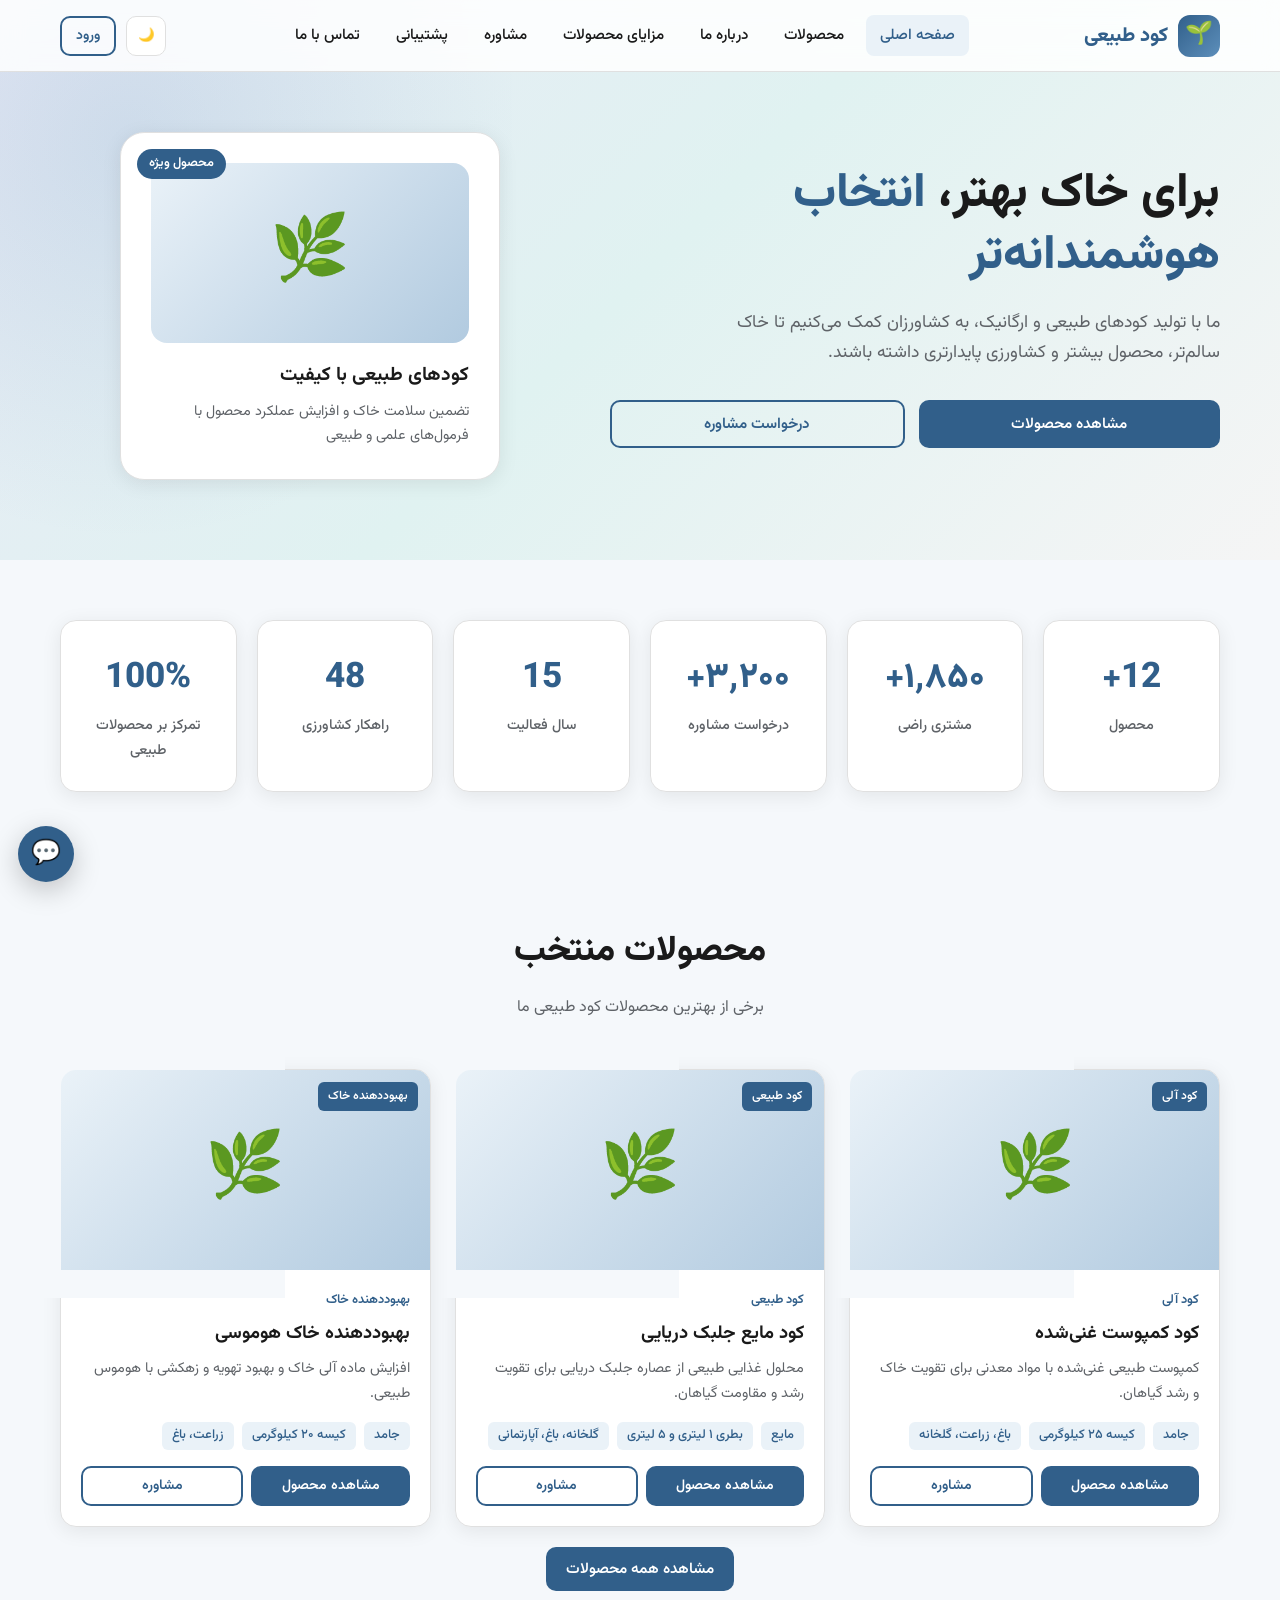
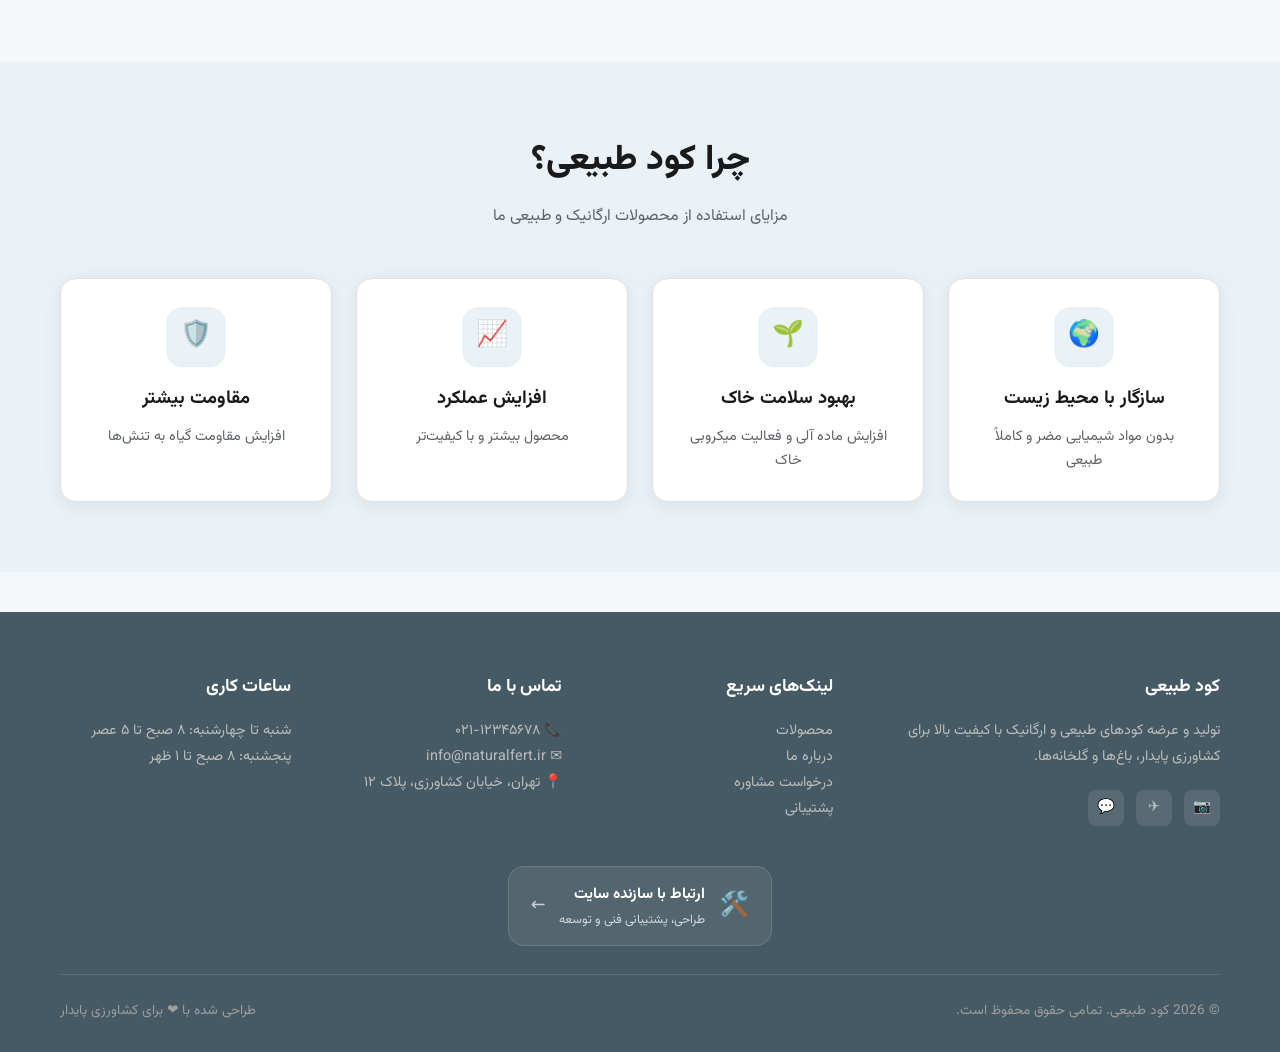
==== commit a26c7da0: "اا" ====
--- a/index.html
+++ b/index.html
@@ -180,6 +180,16 @@
             </p>
           </div>
         </div>
+        <div class="footer-creator">
+          <a href="z.html" class="creator-link">
+            <span class="creator-icon">🛠️</span>
+            <span>
+              <strong>ارتباط با سازنده سایت</strong>
+              <small>طراحی، پشتیبانی فنی و توسعه</small>
+            </span>
+            <span class="creator-arrow">←</span>
+          </a>
+        </div>
         <div class="footer-bottom">
           <span
             >© <span id="year"></span> <span id="footerCopy">کود طبیعی</span>.
@@ -205,9 +215,56 @@
       <button type="button" onclick="cancelInlineEdits()">↩️ لغو</button>
       <button type="button" onclick="navigate('admin')">⚙️ پنل</button>
       <button type="button" class="qa-danger" onclick="logout()">🚪 خروج</button>
+      <button type="button" class="qa-minimize" onclick="minimizeQuickAdminBar()" title="جمع کردن نوار">➖ جمع</button>
     </div>
+    <button type="button" class="quick-admin-fab" id="quickAdminFab" onclick="expandQuickAdminBar()" title="باز کردن مدیریت سریع" aria-label="باز کردن مدیریت سریع">⚙️</button>
     <div class="admin-edit-hint" id="adminEditHint">
-      حالت ویرایش مستقیم: روی متن‌های مشخص‌شده (نام شرکت، هیرو، فوتر، درباره ما، آمار، کارت و صفحه جزئیات محصولات) کلیک کن، ویرایش کن و «ذخیره» را بزن.
+      حالت ویرایش مستقیم: روی متن‌های مشخص‌شده کلیک کن، ویرایش کن و «ذخیره» را بزن.
+    </div>
+
+    <!-- Floating support button (public) -->
+    <button type="button" class="support-fab" id="supportFab" onclick="openSupportModal()" title="پیام به پشتیبانی" aria-label="پشتیبانی">💬</button>
+
+    <!-- Support quick modal -->
+    <div class="modal-overlay" id="supportModal">
+      <div class="modal">
+        <div class="modal-header">
+          <h3>پیام به پشتیبانی</h3>
+          <button class="modal-close" onclick="closeModal('supportModal')">×</button>
+        </div>
+        <div class="modal-body">
+          <div class="form-group">
+            <label>موضوع *</label>
+            <input type="text" id="sfSubject" />
+          </div>
+          <div class="form-row">
+            <div class="form-group">
+              <label>نام *</label>
+              <input type="text" id="sfName" />
+            </div>
+            <div class="form-group">
+              <label>شماره تماس یا ایمیل *</label>
+              <input type="text" id="sfContact" />
+            </div>
+          </div>
+          <div class="form-group">
+            <label>اولویت</label>
+            <select id="sfPriority">
+              <option value="عادی">عادی</option>
+              <option value="مهم">مهم</option>
+              <option value="فوری">فوری</option>
+            </select>
+          </div>
+          <div class="form-group">
+            <label>متن پیام *</label>
+            <textarea id="sfMessage"></textarea>
+          </div>
+        </div>
+        <div class="modal-footer">
+          <button class="btn btn-outline" onclick="closeModal('supportModal')">انصراف</button>
+          <button class="btn btn-primary" onclick="submitSupportFab()">ارسال</button>
+        </div>
+      </div>
     </div>
 
     <!-- Login Modal -->
--- a/css/styles.css
+++ b/css/styles.css
@@ -697,6 +697,119 @@
         height: 100%;
         object-fit: cover;
       }
+      .product-media-col {
+        min-width: 0;
+        width: 100%;
+      }
+      /* Horizontal product image gallery */
+      .h-gallery {
+        position: relative;
+        border-radius: var(--radius);
+        overflow: hidden;
+        background: var(--bg-card);
+        border: 1px solid var(--border);
+      }
+      .h-gallery-track {
+        display: flex;
+        flex-direction: row;
+        direction: ltr; /* scrollLeft قابل پیش‌بینی در همه مرورگرها */
+        overflow-x: auto;
+        overflow-y: hidden;
+        scroll-snap-type: x mandatory;
+        -webkit-overflow-scrolling: touch;
+        scrollbar-width: thin;
+        scrollbar-color: var(--primary) transparent;
+        gap: 0;
+        height: 400px;
+        scroll-behavior: smooth;
+      }
+      .h-gallery-track::-webkit-scrollbar {
+        height: 8px;
+      }
+      .h-gallery-track::-webkit-scrollbar-thumb {
+        background: var(--primary);
+        border-radius: 8px;
+      }
+      .h-gallery-track::-webkit-scrollbar-track {
+        background: var(--primary-soft);
+      }
+      .h-gallery-slide {
+        flex: 0 0 100%;
+        width: 100%;
+        height: 400px;
+        scroll-snap-align: center;
+        scroll-snap-stop: always;
+      }
+      .h-gallery-slide img {
+        width: 100%;
+        height: 100%;
+        object-fit: cover;
+        display: block;
+        user-select: none;
+        -webkit-user-drag: none;
+      }
+      .h-gallery-nav {
+        position: absolute;
+        top: 50%;
+        transform: translateY(-50%);
+        z-index: 5;
+        width: 44px;
+        height: 44px;
+        border-radius: 50%;
+        border: none;
+        background: rgba(0, 0, 0, 0.55);
+        color: #fff;
+        font-size: 1.6rem;
+        cursor: pointer;
+        display: flex;
+        align-items: center;
+        justify-content: center;
+        transition: var(--transition);
+        backdrop-filter: blur(4px);
+        pointer-events: auto;
+        -webkit-tap-highlight-color: transparent;
+      }
+      .h-gallery-nav:hover {
+        background: var(--primary);
+      }
+      .h-gallery-prev {
+        left: 12px;
+      }
+      .h-gallery-next {
+        right: 12px;
+      }
+      .h-gallery-dots {
+        display: flex;
+        justify-content: center;
+        gap: 8px;
+        margin-top: 12px;
+        flex-wrap: wrap;
+      }
+      .h-gallery-dot {
+        width: 10px;
+        height: 10px;
+        border-radius: 50%;
+        border: none;
+        background: var(--border);
+        cursor: pointer;
+        padding: 0;
+        transition: var(--transition);
+      }
+      .h-gallery-dot.active {
+        background: var(--primary);
+        transform: scale(1.2);
+      }
+      @media (max-width: 768px) {
+        .h-gallery-track,
+        .h-gallery-slide {
+          height: 280px;
+        }
+        .h-gallery-nav {
+          width: 34px;
+          height: 34px;
+          font-size: 1.2rem;
+        }
+      }
       .product-detail-info h1 {
         font-size: 2rem;
         margin-bottom: 12px;
@@ -1692,3 +1805,313 @@
           color-mix(in srgb, var(--primary-light) 40%, var(--primary-soft))
         );
       }
+
+/* ==================== QUICK ADMIN COLLAPSE + SUPPORT FAB ==================== */
+.quick-admin-bar.collapsed {
+  display: none !important;
+}
+.quick-admin-fab {
+  display: none;
+  position: fixed;
+  right: 18px;
+  bottom: 18px;
+  z-index: 5001;
+  width: 52px;
+  height: 52px;
+  border-radius: 50%;
+  border: none;
+  background: var(--primary);
+  color: #fff;
+  font-size: 1.35rem;
+  cursor: pointer;
+  box-shadow: 0 8px 24px rgba(0, 0, 0, 0.25);
+  align-items: center;
+  justify-content: center;
+  transition: var(--transition);
+}
+.quick-admin-fab.visible {
+  display: flex;
+}
+.quick-admin-fab:hover {
+  transform: scale(1.08);
+  background: var(--primary-dark);
+}
+.quick-admin-bar .qa-minimize {
+  opacity: 0.9;
+}
+
+.support-fab {
+  position: fixed;
+  left: 18px;
+  bottom: 18px;
+  z-index: 4000;
+  width: 56px;
+  height: 56px;
+  border-radius: 50%;
+  border: none;
+  background: var(--primary);
+  color: #fff;
+  font-size: 1.5rem;
+  cursor: pointer;
+  box-shadow: 0 8px 28px rgba(0, 0, 0, 0.22);
+  display: flex;
+  align-items: center;
+  justify-content: center;
+  transition: var(--transition);
+}
+.support-fab:hover {
+  transform: scale(1.08);
+  background: var(--primary-dark);
+}
+.support-fab.hidden-for-admin {
+  /* still visible for public; can hide on admin pages via JS */
+}
+[data-theme="dark"] .support-fab {
+  box-shadow: 0 8px 28px rgba(0, 0, 0, 0.5);
+}
+
+/* Product media gallery */
+.media-gallery {
+  display: grid;
+  grid-template-columns: repeat(auto-fill, minmax(90px, 1fr));
+  gap: 10px;
+  margin-top: 12px;
+}
+.media-thumb {
+  position: relative;
+  aspect-ratio: 1;
+  border-radius: 10px;
+  overflow: hidden;
+  border: 1px solid var(--border);
+  background: var(--bg);
+}
+.media-thumb img {
+  width: 100%;
+  height: 100%;
+  object-fit: cover;
+}
+.media-thumb .media-remove {
+  position: absolute;
+  top: 4px;
+  left: 4px;
+  width: 24px;
+  height: 24px;
+  border: none;
+  border-radius: 6px;
+  background: rgba(198, 40, 40, 0.9);
+  color: #fff;
+  cursor: pointer;
+  font-size: 0.75rem;
+  line-height: 1;
+}
+.product-gallery-main {
+  width: 100%;
+  height: 100%;
+  object-fit: cover;
+  border-radius: inherit;
+}
+.product-gallery-thumbs {
+  display: flex;
+  gap: 8px;
+  flex-wrap: wrap;
+  margin-top: 12px;
+}
+.product-gallery-thumbs button {
+  width: 64px;
+  height: 64px;
+  padding: 0;
+  border: 2px solid var(--border);
+  border-radius: 10px;
+  overflow: hidden;
+  cursor: pointer;
+  background: var(--bg);
+}
+.product-gallery-thumbs button.active {
+  border-color: var(--primary);
+}
+.product-gallery-thumbs img {
+  width: 100%;
+  height: 100%;
+  object-fit: cover;
+}
+.product-video-wrap {
+  margin-top: 16px;
+  border-radius: var(--radius);
+  overflow: hidden;
+  background: #000;
+}
+.product-video-wrap video {
+  width: 100%;
+  max-height: 360px;
+  display: block;
+}
+.perm-grid {
+  display: grid;
+  grid-template-columns: 1fr 1fr;
+  gap: 10px;
+  margin-top: 8px;
+}
+.perm-item {
+  display: flex;
+  align-items: center;
+  gap: 8px;
+  padding: 10px 12px;
+  background: var(--bg);
+  border: 1px solid var(--border);
+  border-radius: 10px;
+  font-size: 0.9rem;
+}
+.perm-item input {
+  width: auto;
+  accent-color: var(--primary);
+}
+@media (max-width: 600px) {
+  .perm-grid { grid-template-columns: 1fr; }
+  .support-fab {
+    left: 12px;
+    bottom: 12px;
+    width: 50px;
+    height: 50px;
+  }
+  .quick-admin-fab {
+    right: 12px;
+    bottom: 12px;
+  }
+}
+
+/* ==================== CREATOR FOOTER + RICH ANIMATIONS ==================== */
+.footer-creator {
+  margin: 8px 0 28px;
+  display: flex;
+  justify-content: center;
+}
+.creator-link {
+  display: inline-flex;
+  align-items: center;
+  gap: 14px;
+  padding: 14px 22px;
+  border-radius: 16px;
+  background: rgba(255, 255, 255, 0.08);
+  border: 1px solid rgba(255, 255, 255, 0.12);
+  color: #fff !important;
+  text-decoration: none;
+  transition: transform 0.3s cubic-bezier(0.22, 1, 0.36, 1),
+    background 0.3s, box-shadow 0.3s;
+  max-width: 100%;
+}
+.creator-link:hover {
+  transform: translateY(-4px) scale(1.02);
+  background: rgba(76, 175, 80, 0.25);
+  box-shadow: 0 12px 32px rgba(0, 0, 0, 0.25);
+  color: #fff !important;
+}
+.creator-link .creator-icon {
+  font-size: 1.5rem;
+  flex-shrink: 0;
+}
+.creator-link strong {
+  display: block;
+  font-size: 0.95rem;
+}
+.creator-link small {
+  display: block;
+  font-size: 0.78rem;
+  opacity: 0.75;
+  font-weight: 400;
+}
+.creator-arrow {
+  margin-right: auto;
+  opacity: 0.7;
+  font-size: 1.1rem;
+}
+
+/* Scroll reveal */
+.reveal {
+  opacity: 0;
+  transform: translateY(28px);
+  transition: opacity 0.65s cubic-bezier(0.22, 1, 0.36, 1),
+    transform 0.65s cubic-bezier(0.22, 1, 0.36, 1);
+}
+.reveal.revealed {
+  opacity: 1;
+  transform: translateY(0);
+}
+.reveal-delay-1 { transition-delay: 0.08s; }
+.reveal-delay-2 { transition-delay: 0.16s; }
+.reveal-delay-3 { transition-delay: 0.24s; }
+.reveal-delay-4 { transition-delay: 0.32s; }
+.reveal-delay-5 { transition-delay: 0.4s; }
+
+/* Card hover polish */
+.product-card,
+.stat-card,
+.benefit-card,
+.dash-card {
+  transition: transform 0.35s cubic-bezier(0.22, 1, 0.36, 1),
+    box-shadow 0.35s ease;
+}
+.product-card:hover,
+.stat-card:hover,
+.benefit-card:hover {
+  transform: translateY(-8px);
+}
+
+/* Button pulse soft */
+.btn-primary {
+  position: relative;
+  overflow: hidden;
+}
+.btn-primary::after {
+  content: "";
+  position: absolute;
+  inset: 0;
+  background: linear-gradient(
+    120deg,
+    transparent 30%,
+    rgba(255, 255, 255, 0.2) 50%,
+    transparent 70%
+  );
+  transform: translateX(-120%);
+  transition: transform 0.6s ease;
+}
+.btn-primary:hover::after {
+  transform: translateX(120%);
+}
+
+/* Page content fade */
+#app {
+  animation: pageIn 0.45s ease both;
+}
+@keyframes pageIn {
+  from { opacity: 0; transform: translateY(12px); }
+  to { opacity: 1; transform: translateY(0); }
+}
+
+/* Support fab bounce-in */
+.support-fab {
+  animation: fabIn 0.6s 0.4s cubic-bezier(0.22, 1, 0.36, 1) both;
+}
+@keyframes fabIn {
+  from { opacity: 0; transform: scale(0.5); }
+  to { opacity: 1; transform: scale(1); }
+}
+
+/* Gallery nav press */
+.h-gallery-nav:active {
+  transform: translateY(-50%) scale(0.92);
+}
+
+@media (prefers-reduced-motion: reduce) {
+  *,
+  *::before,
+  *::after {
+    animation-duration: 0.01ms !important;
+    animation-iteration-count: 1 !important;
+    transition-duration: 0.01ms !important;
+  }
+  .reveal {
+    opacity: 1;
+    transform: none;
+  }
+}
+
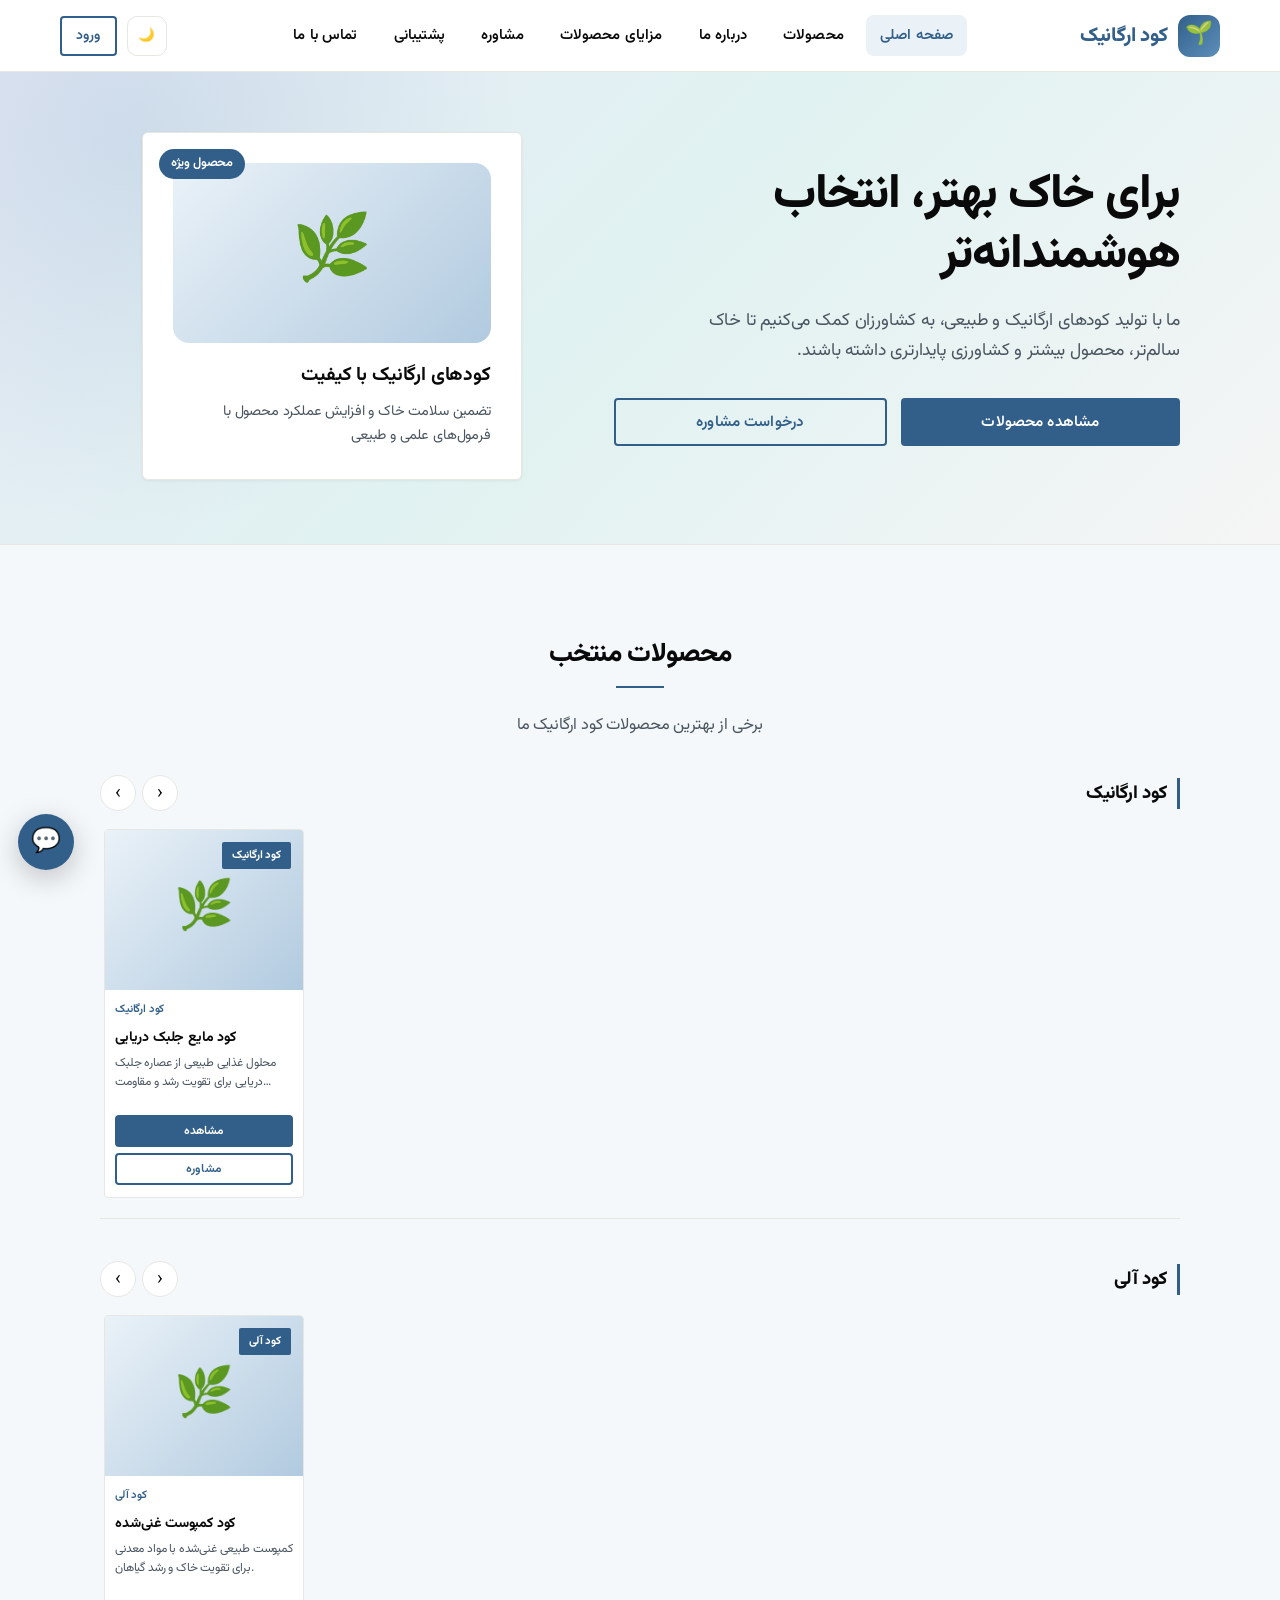
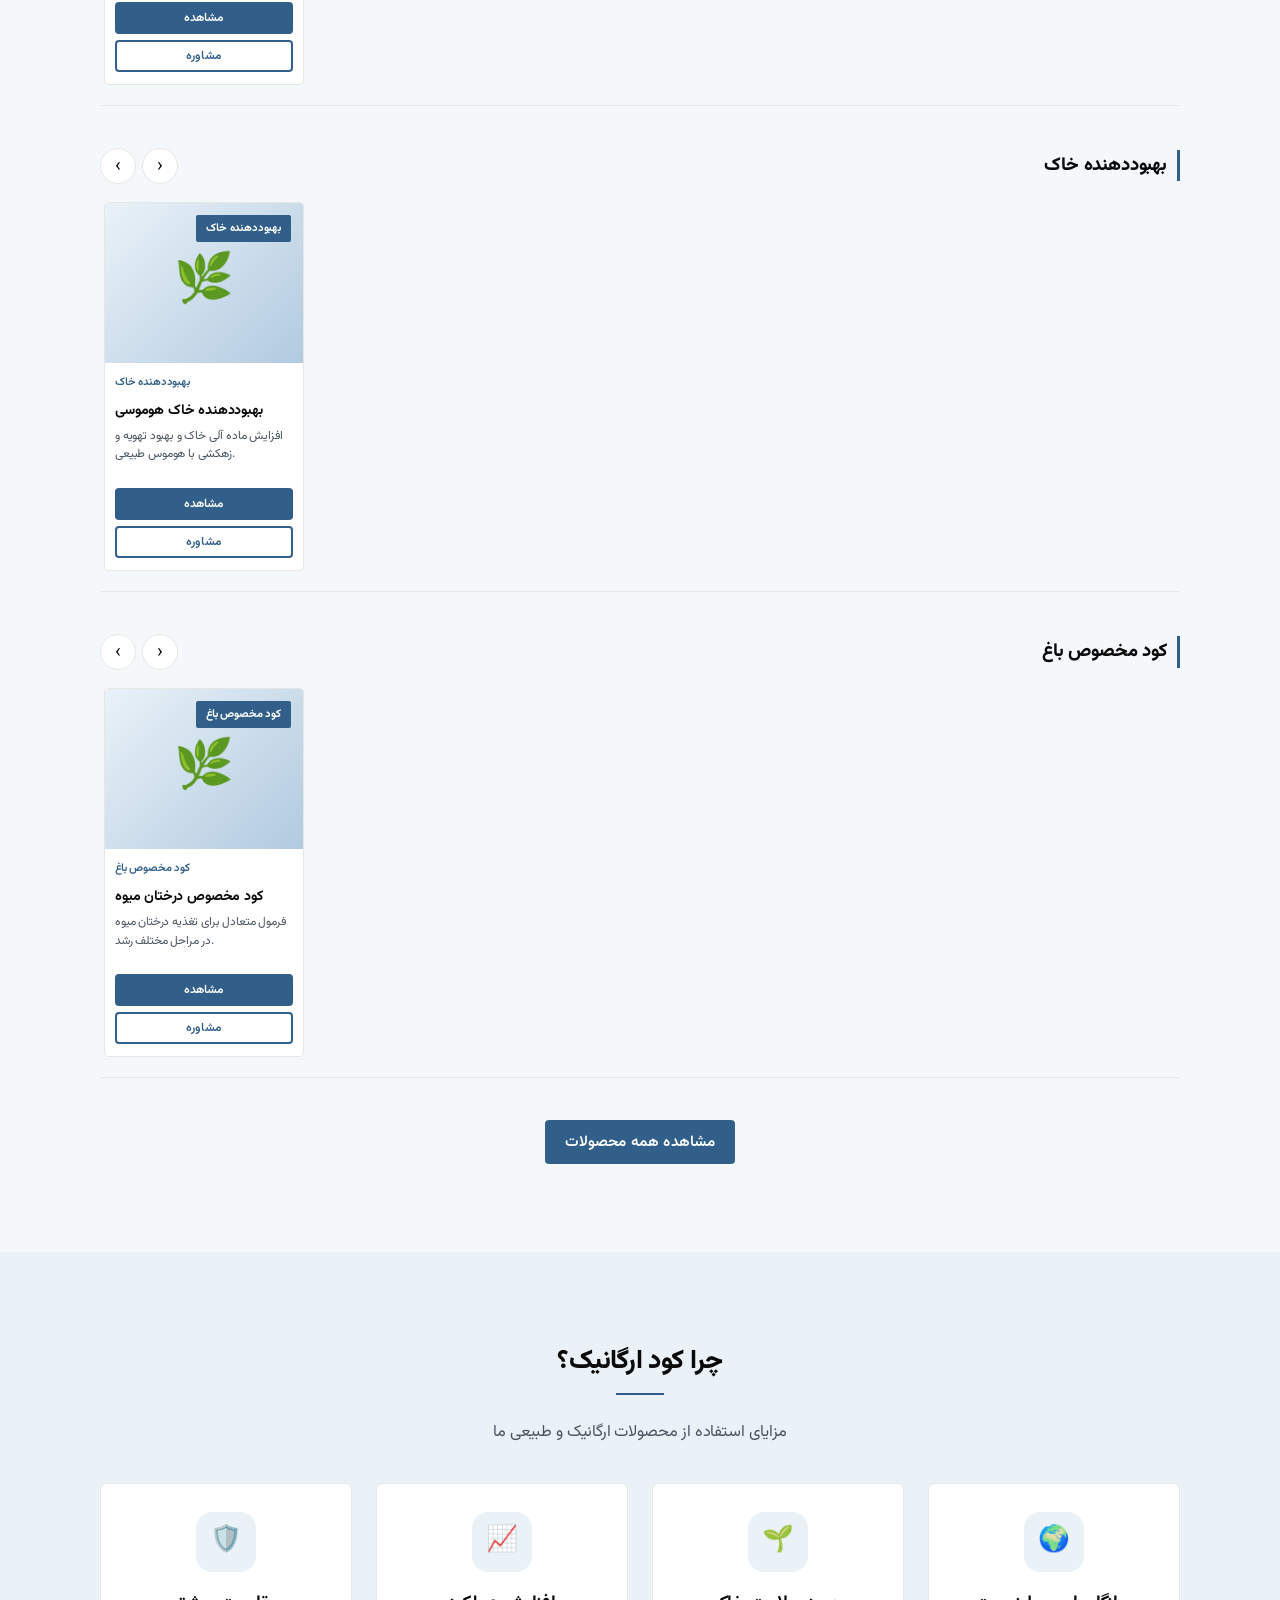
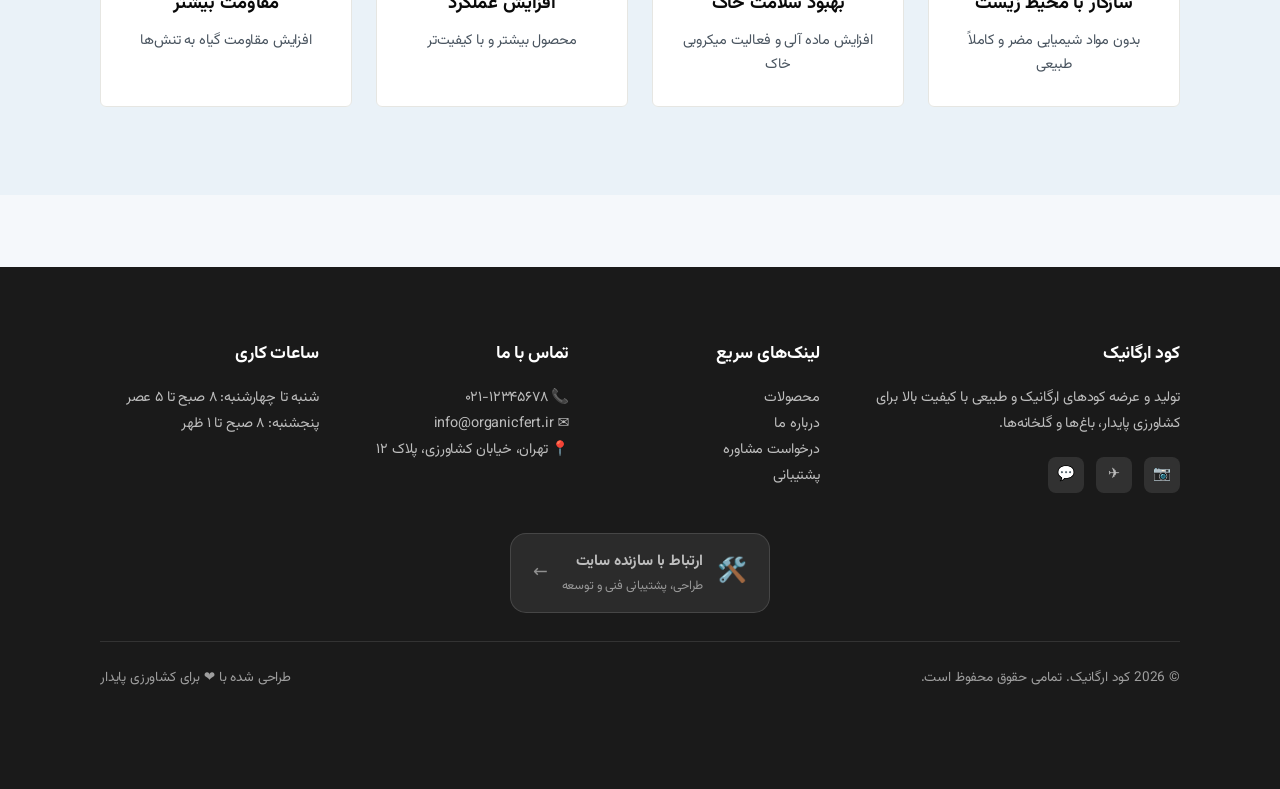
==== commit 01df2149: "ll" ====
--- a/index.html
+++ b/index.html
@@ -5,20 +5,20 @@
     <meta name="viewport" content="width=device-width, initial-scale=1.0" />
     <meta
       name="description"
-      content="شرکت تولید و عرضه کود طبیعی - محصولات ارگانیک و طبیعی برای کشاورزی پایدار، باغ و گلخانه"
+      content="شرکت تولید و عرضه کود ارگانیک - محصولات ارگانیک و طبیعی برای کشاورزی پایدار، باغ و گلخانه"
     />
     <meta
       name="keywords"
-      content="کود طبیعی, کود آلی, کود ارگانیک, بهبوددهنده خاک, کشاورزی پایدار"
+      content="کود ارگانیک, کود آلی, کود ارگانیک, بهبوددهنده خاک, کشاورزی پایدار"
     />
     <meta name="robots" content="index, follow" />
-    <meta property="og:title" content="کود طبیعی | محصولات ارگانیک کشاورزی" />
+    <meta property="og:title" content="کود ارگانیک | محصولات ارگانیک کشاورزی" />
     <meta
       property="og:description"
-      content="برای خاک بهتر، انتخاب هوشمندانه‌تر. محصولات کود طبیعی با کیفیت بالا"
+      content="برای خاک بهتر، انتخاب هوشمندانه‌تر. محصولات کود ارگانیک با کیفیت بالا"
     />
     <meta property="og:type" content="website" />
-    <title>کود طبیعی | محصولات ارگانیک و طبیعی کشاورزی</title>
+    <title>کود ارگانیک | محصولات ارگانیک و طبیعی کشاورزی</title>
     <link rel="preconnect" href="https://fonts.googleapis.com" />
     <link rel="preconnect" href="https://fonts.gstatic.com" crossorigin />
     <link
@@ -34,7 +34,7 @@
       <div class="header-inner">
         <a href="#home" class="logo" onclick="navigate('home')">
           <div class="logo-icon">🌱</div>
-          <span id="siteName" data-edit-key="companyName">کود طبیعی</span>
+          <span id="siteName" data-edit-key="companyName">کود ارگانیک</span>
         </a>
         <nav class="nav" id="mainNav">
           <a href="#home" data-page="home">صفحه اصلی</a>
@@ -46,24 +46,10 @@
           <a href="#contact" data-page="contact">تماس با ما</a>
         </nav>
         <div class="header-actions">
-          <button
-            class="btn-icon"
-            id="themeToggle"
-            title="تغییر حالت روشن/تاریک"
-          >
-            🌙
-          </button>
-          <button class="btn btn-outline btn-sm" onclick="openLoginModal()">
-            ورود
-          </button>
-          <button
-            class="btn btn-primary btn-sm"
-            onclick="navigate('admin')"
-            id="adminBtn"
-            style="display: none"
-          >
-            پنل مدیریت
-          </button>
+          <button class="btn-icon" id="themeToggle" title="تغییر حالت روشن/تاریک">🌙</button>
+          <div id="authArea">
+            <button class="btn btn-outline btn-sm" id="loginBtn" onclick="openLoginModal()">ورود</button>
+          </div>
           <button class="btn-icon mobile-toggle" id="mobileToggle">☰</button>
         </div>
       </div>
@@ -143,7 +129,7 @@
       <div class="container">
         <div class="footer-grid">
           <div>
-            <h4 id="footerCompany" data-edit-key="companyName">کود طبیعی</h4>
+            <h4 id="footerCompany" data-edit-key="companyName">کود ارگانیک</h4>
             <p id="footerDesc" data-edit-key="footerDesc">
               تولید و عرضه کودهای طبیعی و ارگانیک با کیفیت بالا برای کشاورزی
               پایدار، باغ‌ها و گلخانه‌ها.
@@ -170,7 +156,7 @@
           <div>
             <h4>تماس با ما</h4>
             <p id="footerPhone" data-edit-key="phone">📞 ۰۲۱-۱۲۳۴۵۶۷۸</p>
-            <p id="footerEmail" data-edit-key="email">✉️ info@naturalfert.ir</p>
+            <p id="footerEmail" data-edit-key="email">✉️ info@organicfert.ir</p>
             <p id="footerAddress" data-edit-key="address">📍 تهران، خیابان کشاورزی</p>
           </div>
           <div>
@@ -192,7 +178,7 @@
         </div>
         <div class="footer-bottom">
           <span
-            >© <span id="year"></span> <span id="footerCopy">کود طبیعی</span>.
+            >© <span id="year"></span> <span id="footerCopy">کود ارگانیک</span>.
             تمامی حقوق محفوظ است.</span
           >
           <span>طراحی شده با ❤️ برای کشاورزی پایدار</span>
@@ -215,7 +201,7 @@
       <button type="button" onclick="cancelInlineEdits()">↩️ لغو</button>
       <button type="button" onclick="navigate('admin')">⚙️ پنل</button>
       <button type="button" class="qa-danger" onclick="logout()">🚪 خروج</button>
-      <button type="button" class="qa-minimize" onclick="minimizeQuickAdminBar()" title="جمع کردن نوار">➖ جمع</button>
+      <button type="button" class="qa-minimize" onclick="minimizeQuickAdminBar()" title="کوچک شدن نوار">➖ کوچک شدن</button>
     </div>
     <button type="button" class="quick-admin-fab" id="quickAdminFab" onclick="expandQuickAdminBar()" title="باز کردن مدیریت سریع" aria-label="باز کردن مدیریت سریع">⚙️</button>
     <div class="admin-edit-hint" id="adminEditHint">
@@ -223,7 +209,42 @@
     </div>
 
     <!-- Floating support button (public) -->
-    <button type="button" class="support-fab" id="supportFab" onclick="openSupportModal()" title="پیام به پشتیبانی" aria-label="پشتیبانی">💬</button>
+    <div class="fab-stack" id="fabStack">
+      <div class="quick-links-fabs" id="quickLinksFabs"></div>
+      <button type="button" class="support-fab support-fab-add" id="supportAddFab" onclick="openQuickLinkModal()" title="افزودن لینک سریع" aria-label="افزودن لینک" style="display:none">＋</button>
+      <button type="button" class="support-fab" id="supportFab" onclick="openSupportModal()" title="پیام به پشتیبانی" aria-label="پشتیبانی">💬</button>
+    </div>
+
+    <!-- Quick link add/edit modal (owner) -->
+    <div class="modal-overlay" id="quickLinkModal">
+      <div class="modal" style="max-width:480px;">
+        <div class="modal-header">
+          <h3 id="quickLinkModalTitle">افزودن لینک سریع</h3>
+          <button class="modal-close" onclick="closeModal('quickLinkModal')">×</button>
+        </div>
+        <div class="modal-body">
+          <div class="form-group">
+            <label>نام (مثلاً واتساپ، تلگرام، روبیکا) *</label>
+            <input type="text" id="qlName" placeholder="واتساپ" />
+          </div>
+          <div class="form-group">
+            <label>لینک کانال / صفحه / شماره *</label>
+            <input type="url" id="qlUrl" placeholder="https://wa.me/98..." />
+          </div>
+          <div class="form-group">
+            <label>لوگو (آپلود تصویر — الزامی) *</label>
+            <input type="file" id="qlLogo" accept="image/*" />
+            <div id="qlLogoPreview" style="margin-top:10px;"></div>
+          </div>
+          <p style="font-size:0.82rem;color:var(--text-muted);">لوگو باید آپلود شود تا در سایت کنار دکمه پشتیبانی نمایش داده شود.</p>
+          <div id="qlListManage" style="margin-top:16px;"></div>
+        </div>
+        <div class="modal-footer">
+          <button class="btn btn-outline" onclick="closeModal('quickLinkModal')">انصراف</button>
+          <button class="btn btn-primary" onclick="saveQuickLink()">ذخیره لینک</button>
+        </div>
+      </div>
+    </div>
 
     <!-- Support quick modal -->
     <div class="modal-overlay" id="supportModal">
@@ -267,53 +288,86 @@
       </div>
     </div>
 
+    <!-- User profile modal -->
+    <div class="modal-overlay" id="userProfileModal">
+      <div class="modal" style="max-width:440px;">
+        <div class="modal-header">
+          <h3>پنل کاربری</h3>
+          <button class="modal-close" onclick="closeModal('userProfileModal')">×</button>
+        </div>
+        <div class="modal-body" id="userProfileBody"></div>
+        <div class="modal-footer">
+          <button class="btn btn-outline" onclick="closeModal('userProfileModal')">بستن</button>
+          <button class="btn btn-primary" onclick="saveUserProfile()">ذخیره پروفایل</button>
+        </div>
+      </div>
+    </div>
+
     <!-- Login Modal -->
     <div class="modal-overlay" id="loginModal">
-      <div class="modal">
+      <div class="modal" style="max-width:420px;">
         <div class="modal-header">
           <h3>ورود / ثبت‌نام</h3>
-          <button class="modal-close" onclick="closeModal('loginModal')">
-            ×
-          </button>
+          <button class="modal-close" onclick="closeModal('loginModal')">×</button>
         </div>
         <div class="modal-body">
           <div class="form-group">
-            <label>ایمیل</label>
-            <input
-              type="email"
-              id="loginEmail"
-              placeholder="example@email.com"
-            />
-          </div>
-          <div class="form-group">
-            <label>شماره موبایل</label>
-            <input type="tel" id="loginMobile" placeholder="09123456789" />
-          </div>
-          <div class="form-group">
-            <label>رمز عبور</label>
-            <input
-              type="password"
-              id="loginPassword"
-              placeholder="حداقل ۶ کاراکتر"
-            />
-          </div>
-          <p
-            style="
-              font-size: 0.85rem;
-              color: var(--text-muted);
-              margin-top: 8px;
-            "
-          >
-            برای ورود ادمین: admin@natural.ir / 09120000000 / admin123
+            <label>شماره موبایل *</label>
+            <div style="display:flex;gap:8px;align-items:stretch;">
+              <input type="tel" id="loginMobile" placeholder="09123456789" style="flex:1;" />
+              <button type="button" class="btn btn-outline btn-sm" id="btnSendOtp" onclick="sendLoginOtp()" style="white-space:nowrap;">ارسال کد</button>
+            </div>
+            <small id="otpHint" style="color:var(--text-muted);font-size:0.8rem;display:block;margin-top:6px;"></small>
+          </div>
+          <div class="form-group">
+            <label>کد تأیید پیامک *</label>
+            <input type="text" id="loginOtp" inputmode="numeric" maxlength="6" placeholder="کد ۵ رقمی" />
+          </div>
+          <div class="form-group">
+            <label>ایمیل *</label>
+            <input type="email" id="loginEmail" placeholder="example@email.com" />
+          </div>
+          <div class="form-group">
+            <label>رمز عبور *</label>
+            <input type="password" id="loginPassword" placeholder="حداقل ۶ کاراکتر" />
+          </div>
+          <p style="font-size:0.8rem;color:var(--text-muted);margin-top:8px;line-height:1.6;">
+            ابتدا کد را برای موبایل بگیرید، سپس وارد شوید.
+            ادمین دمو: <b>09120000000</b> / رمز <b>admin123</b> / ایمیل <b>admin@natural.ir</b>
+            <br/>در این نسخه آزمایشی کد روی صفحه نشان داده می‌شود؛ با اتصال پیامک واقعی، فقط به گوشی می‌رود.
           </p>
         </div>
         <div class="modal-footer">
-          <button class="btn btn-outline" onclick="closeModal('loginModal')">
-            انصراف
-          </button>
-          <button class="btn btn-primary" onclick="handleLogin()">
-            ورود / ثبت‌نام
-          </button>
+          <button class="btn btn-outline" onclick="closeModal('loginModal')">انصراف</button>
+          <button class="btn btn-primary" onclick="handleLogin()">ورود / ثبت‌نام</button>
+        </div>
+      </div>
+    </div>
+
+    
+    <!-- Success message modal -->
+    <div class="modal-overlay" id="successModal">
+      <div class="modal success-modal">
+        <div class="modal-body text-center" style="padding:40px 28px;">
+          <div class="success-check" id="successCheck">✓</div>
+          <h3 id="successTitle" style="margin:16px 0 8px;">پیام شما ارسال شد</h3>
+          <p id="successMsg" style="color:var(--text-muted);margin-bottom:24px;">کارشناسان ما به‌زودی با شما تماس می‌گیرند.</p>
+          <button class="btn btn-primary" onclick="closeSuccessAndHome()">بازگشت به صفحه اصلی</button>
+        </div>
+      </div>
+    </div>
+
+    <!-- Pages content editor modal -->
+    <div class="modal-overlay" id="pagesEditorModal">
+      <div class="modal" style="max-width:780px;max-height:92vh;">
+        <div class="modal-header">
+          <h3>ویرایش کامل صفحات سایت</h3>
+          <button class="modal-close" onclick="closeModal('pagesEditorModal')">×</button>
+        </div>
+        <div class="modal-body" id="pagesEditorBody"></div>
+        <div class="modal-footer">
+          <button class="btn btn-outline" onclick="closeModal('pagesEditorModal')">انصراف</button>
+          <button class="btn btn-primary" onclick="savePagesEditor()">ذخیره همه</button>
         </div>
       </div>
     </div>
--- a/css/styles.css
+++ b/css/styles.css
@@ -1,39 +1,39 @@
 :root {
-        --primary: #2e7d32;
-        --primary-dark: #1b5e20;
-        --primary-light: #4caf50;
+        --primary: #1b5e20;
+        --primary-dark: #0d3b12;
+        --primary-light: #43a047;
         --primary-soft: #e8f5e9;
-        --secondary: #5d4037;
-        --secondary-light: #8d6e63;
-        --secondary-soft: #efebe9;
-        --accent: #ff8f00;
-        --bg: #f8f9f5;
+        --secondary: #121212;
+        --secondary-light: #2c2c2c;
+        --secondary-soft: #1a1a1a;
+        --accent: #69f0ae;
+        --bg: #f4f7f4;
         --bg-card: #ffffff;
-        --text: #1a1a1a;
-        --text-muted: #5f6368;
-        --border: #e0e0e0;
-        --shadow: 0 4px 20px rgba(0, 0, 0, 0.08);
-        --shadow-hover: 0 8px 30px rgba(46, 125, 50, 0.15);
+        --text: #0a0a0a;
+        --text-muted: #4a5560;
+        --border: #d5ddd5;
+        --shadow: 0 4px 20px rgba(0, 0, 0, 0.1);
+        --shadow-hover: 0 10px 32px rgba(27, 94, 32, 0.2);
         --radius: 16px;
         --radius-sm: 10px;
         --header-h: 72px;
         --transition: all 0.3s cubic-bezier(0.4, 0, 0.2, 1);
       }
       [data-theme="dark"] {
-        --primary: #66bb6a;
-        --primary-dark: #43a047;
-        --primary-light: #81c784;
-        --primary-soft: #1b3a1e;
-        --secondary: #a1887f;
-        --secondary-light: #bcaaa4;
-        --secondary-soft: #3e2723;
-        --bg: #121212;
-        --bg-card: #1e1e1e;
-        --text: #e8e8e8;
-        --text-muted: #a0a0a0;
-        --border: #333333;
-        --shadow: 0 4px 20px rgba(0, 0, 0, 0.4);
-        --shadow-hover: 0 8px 30px rgba(102, 187, 106, 0.2);
+        --primary: #69f0ae;
+        --primary-dark: #00c853;
+        --primary-light: #b9f6ca;
+        --primary-soft: #0d2818;
+        --secondary: #000000;
+        --secondary-light: #1a1a1a;
+        --secondary-soft: #0a0a0a;
+        --bg: #0a0a0a;
+        --bg-card: #141414;
+        --text: #f0f0f0;
+        --text-muted: #9e9e9e;
+        --border: #2a2a2a;
+        --shadow: 0 4px 24px rgba(0, 0, 0, 0.55);
+        --shadow-hover: 0 10px 36px rgba(105, 240, 174, 0.18);
       }
       * {
         margin: 0;
@@ -43,16 +43,31 @@
       }
       html {
         scroll-behavior: smooth;
+        height: auto;
+        overflow-x: hidden;
+        overflow-y: scroll;
       }
       body {
         font-family: "Vazirmatn", system-ui, sans-serif;
         background: var(--bg);
         color: var(--text);
         line-height: 1.7;
+        min-height: 100%;
+        height: auto;
         overflow-x: hidden;
+        overflow-y: visible;
         transition:
           background 0.3s,
           color 0.3s;
+        padding-bottom: 0;
+      }
+      #app {
+        min-height: 50vh;
+        padding-bottom: 24px;
+      }
+      /* فضای پایین برای دکمه‌های شناور تا اسکرول تا ته فوتر ممکن باشد */
+      .footer {
+        padding-bottom: 100px !important;
       }
       a {
         text-decoration: none;
@@ -2115,3 +2130,1389 @@
   }
 }
 
+/* Success modal + check animation */
+.success-modal { max-width: 420px; text-align: center; }
+.success-check {
+  width: 72px; height: 72px; margin: 0 auto;
+  border-radius: 50%;
+  background: var(--primary);
+  color: #fff;
+  font-size: 2.2rem;
+  font-weight: 800;
+  display: flex; align-items: center; justify-content: center;
+  box-shadow: 0 12px 32px color-mix(in srgb, var(--primary) 40%, transparent);
+}
+.success-check.pop {
+  animation: successPop 0.55s cubic-bezier(0.22, 1, 0.36, 1) both;
+}
+@keyframes successPop {
+  0% { transform: scale(0); opacity: 0; }
+  60% { transform: scale(1.15); }
+  100% { transform: scale(1); opacity: 1; }
+}
+
+/* Quick admin shrink animation */
+.quick-admin-bar.qa-shrinking {
+  animation: qaShrink 0.42s cubic-bezier(0.55, 0.05, 0.8, 0.2) forwards;
+  transform-origin: bottom right;
+  pointer-events: none;
+}
+@keyframes qaShrink {
+  0% { opacity: 1; transform: scale(1) translateY(0); filter: blur(0); }
+  100% { opacity: 0; transform: scale(0.15) translate(40px, 30px); filter: blur(4px); }
+}
+.quick-admin-fab.qa-fab-pop {
+  animation: fabPop 0.55s cubic-bezier(0.22, 1, 0.36, 1) both;
+}
+@keyframes fabPop {
+  0% { transform: scale(0); }
+  70% { transform: scale(1.12); }
+  100% { transform: scale(1); }
+}
+
+/* Live float */
+.live-float {
+  animation: liveFloat 5s ease-in-out infinite;
+}
+@keyframes liveFloat {
+  0%, 100% { transform: translateY(0); }
+  50% { transform: translateY(-14px); }
+}
+
+/* Chat UI */
+.chat-thread {
+  max-height: 280px;
+  overflow-y: auto;
+  display: flex;
+  flex-direction: column;
+  gap: 10px;
+  padding: 12px;
+  background: var(--bg);
+  border-radius: 12px;
+  border: 1px solid var(--border);
+}
+.chat-bubble {
+  max-width: 90%;
+  padding: 10px 14px;
+  border-radius: 14px;
+  font-size: 0.9rem;
+  animation: bubbleIn 0.3s ease both;
+}
+@keyframes bubbleIn {
+  from { opacity: 0; transform: translateY(8px); }
+  to { opacity: 1; transform: translateY(0); }
+}
+.chat-bubble.user {
+  align-self: flex-start;
+  background: var(--primary-soft);
+  border-bottom-right-radius: 4px;
+}
+.chat-bubble.admin {
+  align-self: flex-end;
+  background: color-mix(in srgb, var(--primary) 18%, var(--bg-card));
+  border-bottom-left-radius: 4px;
+}
+.chat-bubble small {
+  display: block;
+  margin-top: 6px;
+  opacity: 0.65;
+  font-size: 0.75rem;
+}
+.support-tabs {
+  display: flex;
+  flex-wrap: wrap;
+  gap: 8px;
+}
+.about-image-box {
+  border-radius: 24px;
+  overflow: hidden;
+  min-height: 280px;
+  background: var(--primary-soft);
+}
+
+/* Stronger responsive polish */
+@media (max-width: 992px) {
+  .hero-grid, .about-grid, .product-detail-header {
+    grid-template-columns: 1fr !important;
+  }
+  .h-gallery-track, .h-gallery-slide { height: 300px; }
+}
+@media (max-width: 768px) {
+  .products-grid { grid-template-columns: 1fr !important; }
+  .hero-btns .btn { flex: 1 1 100%; }
+  .admin-table { min-width: 560px; }
+  .quick-admin-bar {
+    right: 10px; left: 10px; bottom: 10px;
+    justify-content: center;
+  }
+}
+@media (max-width: 480px) {
+  .stat-card .num { font-size: 1.6rem; }
+  .section { padding: 48px 0; }
+  .h-gallery-track, .h-gallery-slide { height: 240px; }
+}
+
+/* Pulse glow on primary buttons */
+@keyframes softGlow {
+  0%, 100% { box-shadow: 0 0 0 0 color-mix(in srgb, var(--primary) 35%, transparent); }
+  50% { box-shadow: 0 0 0 8px transparent; }
+}
+.btn-primary {
+  animation: softGlow 2.8s ease-in-out infinite;
+}
+
+
+/* FAB stack: support + social quick links */
+.fab-stack {
+  position: fixed;
+  left: 18px;
+  bottom: 18px;
+  z-index: 4000;
+  display: flex;
+  flex-direction: column-reverse;
+  align-items: center;
+  gap: 12px;
+}
+.fab-stack .support-fab {
+  position: static;
+  left: auto;
+  bottom: auto;
+}
+.quick-links-fabs {
+  display: flex;
+  flex-direction: column-reverse;
+  align-items: center;
+  gap: 10px;
+}
+.support-fab-add {
+  background: var(--secondary) !important;
+  font-size: 1.6rem;
+  font-weight: 700;
+  line-height: 1;
+}
+.support-fab-add:hover {
+  background: var(--primary) !important;
+}
+a.quick-link-fab {
+  padding: 0;
+  overflow: hidden;
+  text-decoration: none;
+  background: var(--bg-card) !important;
+  border: 2px solid var(--border);
+}
+a.quick-link-fab img {
+  width: 100%;
+  height: 100%;
+  object-fit: cover;
+  display: block;
+}
+a.quick-link-fab:hover {
+  transform: scale(1.1);
+  border-color: var(--primary);
+}
+@media (max-width: 600px) {
+  .fab-stack {
+    left: 12px;
+    bottom: 12px;
+    gap: 10px;
+  }
+}
+
+/* ========== CLEAN PREMIUM UI + USER PANEL ========== */
+body {
+  letter-spacing: -0.01em;
+}
+.header {
+  background: rgba(255, 255, 255, 0.92) !important;
+}
+[data-theme="dark"] .header {
+  background: rgba(10, 10, 10, 0.92) !important;
+}
+.container {
+  max-width: 1120px;
+}
+.section {
+  padding: 88px 0;
+}
+.section-header h2 {
+  letter-spacing: -0.02em;
+  font-weight: 800;
+}
+.section-header p {
+  font-size: 1.02rem;
+  max-width: 520px;
+}
+.product-card,
+.benefit-card,
+.stat-card,
+.form-card,
+.hero-card {
+  border-radius: 20px;
+  border: 1px solid color-mix(in srgb, var(--border) 80%, transparent);
+  box-shadow: 0 2px 12px rgba(0, 0, 0, 0.04);
+}
+.product-card:hover,
+.benefit-card:hover {
+  box-shadow: 0 16px 40px rgba(27, 94, 32, 0.12);
+}
+.btn {
+  border-radius: 12px;
+  font-weight: 600;
+  letter-spacing: 0.01em;
+}
+.btn-primary {
+  animation: none;
+  box-shadow: 0 4px 14px color-mix(in srgb, var(--primary) 28%, transparent);
+}
+.hero {
+  padding-bottom: 100px;
+}
+.hero-content h1 {
+  letter-spacing: -0.03em;
+  line-height: 1.25;
+}
+.stats-grid {
+  gap: 16px;
+}
+.stat-card {
+  padding: 32px 20px;
+}
+
+/* User menu in header */
+.user-menu {
+  display: flex;
+  align-items: center;
+  gap: 8px;
+  flex-wrap: wrap;
+}
+.user-chip {
+  display: inline-flex;
+  align-items: center;
+  gap: 8px;
+  padding: 4px 12px 4px 4px;
+  border-radius: 999px;
+  border: 1px solid var(--border);
+  background: var(--bg-card);
+  cursor: pointer;
+  font-family: inherit;
+  color: var(--text);
+  font-weight: 600;
+  font-size: 0.875rem;
+  transition: var(--transition);
+}
+.user-chip:hover {
+  border-color: var(--primary);
+  background: var(--primary-soft);
+}
+.user-chip-avatar {
+  width: 32px;
+  height: 32px;
+  border-radius: 50%;
+  object-fit: cover;
+  display: block;
+}
+.user-chip-name {
+  max-width: 100px;
+  overflow: hidden;
+  text-overflow: ellipsis;
+  white-space: nowrap;
+}
+@media (max-width: 480px) {
+  .user-chip-name { display: none; }
+}
+
+/* Profile avatar picker */
+.profile-avatars {
+  display: flex;
+  justify-content: center;
+  gap: 14px;
+  flex-wrap: wrap;
+  margin-bottom: 8px;
+}
+.profile-avatar-opt {
+  width: 72px;
+  height: 72px;
+  border-radius: 50%;
+  padding: 0;
+  border: 3px solid transparent;
+  overflow: hidden;
+  cursor: pointer;
+  background: var(--bg);
+  transition: transform 0.25s, border-color 0.25s;
+}
+.profile-avatar-opt img {
+  width: 100%;
+  height: 100%;
+  object-fit: cover;
+  display: block;
+}
+.profile-avatar-opt:hover {
+  transform: scale(1.06);
+}
+.profile-avatar-opt.selected {
+  border-color: var(--primary);
+  box-shadow: 0 0 0 4px color-mix(in srgb, var(--primary) 25%, transparent);
+}
+
+/* Engagement animations */
+@keyframes gentleRise {
+  from { opacity: 0; transform: translateY(24px); }
+  to { opacity: 1; transform: translateY(0); }
+}
+.hero-content, .hero-visual {
+  animation: gentleRise 0.8s cubic-bezier(0.22, 1, 0.36, 1) both;
+}
+.hero-visual {
+  animation-delay: 0.12s;
+}
+.product-card {
+  transition: transform 0.4s cubic-bezier(0.22, 1, 0.36, 1), box-shadow 0.4s;
+}
+.product-card:hover {
+  transform: translateY(-10px) scale(1.01);
+}
+.benefit-icon {
+  transition: transform 0.35s ease;
+}
+.benefit-card:hover .benefit-icon {
+  transform: scale(1.12) rotate(-6deg);
+}
+.stat-card .num {
+  transition: transform 0.3s;
+}
+.stat-card:hover .num {
+  transform: scale(1.08);
+  color: var(--primary-light);
+}
+.support-fab {
+  transition: transform 0.3s cubic-bezier(0.22, 1, 0.36, 1), box-shadow 0.3s;
+}
+.support-fab:hover {
+  transform: scale(1.1);
+}
+
+/* Cleaner footer */
+.footer {
+  padding: 72px 0 36px;
+}
+.footer-grid {
+  gap: 32px;
+}
+
+@media (prefers-reduced-motion: reduce) {
+  .hero-content, .hero-visual, .product-card, .benefit-icon {
+    animation: none !important;
+    transition: none !important;
+  }
+}
+
+/* ========== Admin product list (search + thumb + meta) ========== */
+.admin-search-bar {
+  display: flex;
+  align-items: center;
+  gap: 12px;
+  margin-bottom: 16px;
+  flex-wrap: wrap;
+}
+.admin-search-bar input[type="search"] {
+  flex: 1;
+  min-width: 180px;
+  padding: 12px 16px;
+  border: 1px solid var(--border);
+  border-radius: 12px;
+  background: var(--bg-card);
+  color: var(--text);
+  font-family: inherit;
+  font-size: 0.95rem;
+  min-height: 46px;
+}
+.admin-search-bar input[type="search"]:focus {
+  outline: none;
+  border-color: var(--primary);
+  box-shadow: 0 0 0 3px color-mix(in srgb, var(--primary) 20%, transparent);
+}
+.admin-search-count {
+  font-size: 0.85rem;
+  color: var(--text-muted);
+  white-space: nowrap;
+}
+.admin-product-list {
+  display: flex;
+  flex-direction: column;
+  gap: 12px;
+}
+.admin-product-row {
+  display: flex;
+  gap: 14px;
+  padding: 12px;
+  background: var(--bg-card);
+  border: 1px solid var(--border);
+  border-radius: 16px;
+  transition: box-shadow 0.25s, border-color 0.25s;
+}
+.admin-product-row:hover {
+  border-color: color-mix(in srgb, var(--primary) 40%, var(--border));
+  box-shadow: 0 6px 20px rgba(0, 0, 0, 0.06);
+}
+.apr-thumb {
+  width: 72px;
+  height: 72px;
+  flex-shrink: 0;
+  border-radius: 12px;
+  overflow: hidden;
+  background: var(--primary-soft);
+  display: flex;
+  align-items: center;
+  justify-content: center;
+}
+.apr-thumb img {
+  width: 100%;
+  height: 100%;
+  object-fit: cover;
+  display: block;
+}
+.apr-placeholder {
+  font-size: 1.8rem;
+}
+.apr-body {
+  flex: 1;
+  min-width: 0;
+  display: flex;
+  flex-direction: column;
+  gap: 4px;
+}
+.apr-top {
+  display: flex;
+  align-items: center;
+  justify-content: space-between;
+  gap: 8px;
+}
+.apr-name {
+  margin: 0;
+  font-size: 1rem;
+  font-weight: 700;
+  line-height: 1.35;
+}
+.apr-meta {
+  display: flex;
+  flex-wrap: wrap;
+  gap: 6px;
+  font-size: 0.8rem;
+  color: var(--text-muted);
+}
+.apr-desc {
+  margin: 0;
+  font-size: 0.85rem;
+  color: var(--text-muted);
+  line-height: 1.5;
+}
+.apr-actions {
+  display: flex;
+  flex-wrap: wrap;
+  gap: 6px;
+  margin-top: 6px;
+}
+.admin-empty {
+  text-align: center;
+  padding: 40px 16px;
+  color: var(--text-muted);
+  background: var(--bg-card);
+  border-radius: 16px;
+  border: 1px dashed var(--border);
+}
+
+@media (max-width: 600px) {
+  .admin-product-row {
+    gap: 10px;
+    padding: 10px;
+    border-radius: 14px;
+  }
+  .apr-thumb {
+    width: 64px;
+    height: 64px;
+    border-radius: 10px;
+  }
+  .apr-name {
+    font-size: 0.95rem;
+  }
+  .apr-actions .btn-sm {
+    flex: 1 1 auto;
+    justify-content: center;
+    min-height: 40px;
+  }
+  .admin-search-bar {
+    position: sticky;
+    top: 56px;
+    z-index: 40;
+    background: var(--bg);
+    padding: 8px 0;
+    margin-bottom: 10px;
+  }
+}
+
+/* ========== ADMIN MOBILE — تمیز و دلچسب (نسخه تقویت‌شده) ========== */
+@media (max-width: 992px) {
+  .admin-layout { flex-direction: column; }
+  .admin-sidebar {
+    width: min(88vw, 310px);
+    max-width: 310px;
+    padding: 14px 12px 32px;
+    border-left: none;
+    border-radius: 18px 0 0 18px;
+    z-index: 2200;
+    background: var(--bg-card);
+    box-shadow: -12px 0 40px rgba(0,0,0,0.25);
+  }
+  .admin-sidebar .logo {
+    margin-bottom: 14px;
+    padding: 6px 8px 14px;
+    border-bottom: 1px solid var(--border);
+  }
+  .admin-nav a {
+    padding: 13px 14px;
+    font-size: 0.95rem;
+    border-radius: 12px;
+    margin-bottom: 5px;
+    min-height: 48px;
+  }
+  .admin-mobile-bar {
+    display: flex !important;
+    padding: 12px 14px;
+    gap: 10px;
+    background: var(--bg-card);
+    box-shadow: 0 2px 14px rgba(0,0,0,0.07);
+    position: sticky;
+    top: 0;
+    z-index: 160;
+  }
+  .admin-main { margin-right: 0 !important; padding: 0 !important; width: 100%; }
+  #adminContent { padding: 14px 12px 120px !important; }
+  .admin-header {
+    flex-direction: column;
+    align-items: stretch !important;
+    gap: 10px;
+    margin-bottom: 14px;
+  }
+  .admin-header h1 { font-size: 1.2rem; margin: 0; }
+  .admin-header .btn { width: 100%; justify-content: center; min-height: 44px; }
+  .dashboard-cards {
+    grid-template-columns: 1fr 1fr !important;
+    gap: 10px !important;
+  }
+  .dash-card { padding: 14px 12px !important; border-radius: 14px; }
+  .dash-card .value { font-size: 1.3rem !important; }
+  .admin-table-wrap {
+    border-radius: 14px;
+    border: 1px solid var(--border);
+    overflow-x: auto;
+    -webkit-overflow-scrolling: touch;
+    background: var(--bg-card);
+  }
+  .admin-table { min-width: 520px; font-size: 0.85rem; }
+  .form-card { padding: 16px 12px !important; border-radius: 16px; max-width: 100% !important; }
+  .form-group input,
+  .form-group select,
+  .form-group textarea {
+    font-size: 16px !important;
+    min-height: 46px;
+    border-radius: 12px;
+  }
+  .support-tabs {
+    display: flex;
+    flex-wrap: nowrap;
+    overflow-x: auto;
+    gap: 8px;
+    padding-bottom: 6px;
+    -webkit-overflow-scrolling: touch;
+  }
+  .support-tabs .filter-btn {
+    flex: 0 0 auto;
+    white-space: nowrap;
+    padding: 10px 14px;
+    border-radius: 999px;
+    min-height: 42px;
+  }
+  .perm-grid { grid-template-columns: 1fr !important; }
+  .modal {
+    width: calc(100% - 16px) !important;
+    max-width: 100% !important;
+    max-height: 92vh;
+    margin: 8px auto;
+    border-radius: 18px;
+  }
+  .modal-body { max-height: 58vh; overflow-y: auto; -webkit-overflow-scrolling: touch; }
+  .modal-footer {
+    display: flex;
+    flex-wrap: wrap;
+    gap: 8px;
+  }
+  .modal-footer .btn { flex: 1 1 40%; min-height: 44px; justify-content: center; }
+  .admin-overlay.open { z-index: 2100; backdrop-filter: blur(3px); }
+  /* محصولات: کارت با عکس */
+  .admin-search-bar {
+    position: sticky;
+    top: 54px;
+    z-index: 50;
+    background: var(--bg);
+    padding: 8px 0 10px;
+    margin-bottom: 8px;
+  }
+  .admin-product-row {
+    gap: 10px;
+    padding: 10px;
+  }
+  .apr-thumb { width: 64px; height: 64px; }
+  .apr-actions .btn-sm {
+    flex: 1 1 auto;
+    justify-content: center;
+    min-height: 40px;
+  }
+}
+
+@media (max-width: 480px) {
+  .dashboard-cards { grid-template-columns: 1fr !important; }
+  #adminContent { padding: 12px 10px 120px !important; }
+  .admin-table { min-width: 480px; }
+}
+
+@media (min-width: 993px) {
+  #adminContent { padding: 0 !important; }
+}
+
+/* ========== Admin clean cards (users / support / activity) ========== */
+.admin-lead {
+  color: var(--text-muted);
+  font-size: 0.9rem;
+  line-height: 1.7;
+  margin: 0 0 16px;
+}
+.admin-section-title {
+  margin: 28px 0 14px;
+  font-size: 1.05rem;
+  font-weight: 700;
+}
+.admin-card-list {
+  display: flex;
+  flex-direction: column;
+  gap: 12px;
+}
+.admin-user-card,
+.admin-ticket-card,
+.admin-activity-card {
+  display: flex;
+  gap: 14px;
+  padding: 14px;
+  background: var(--bg-card);
+  border: 1px solid var(--border);
+  border-radius: 16px;
+  transition: border-color 0.2s, box-shadow 0.2s;
+}
+.admin-user-card:hover,
+.admin-ticket-card:hover,
+.admin-activity-card:hover {
+  border-color: color-mix(in srgb, var(--primary) 35%, var(--border));
+  box-shadow: 0 6px 20px rgba(0, 0, 0, 0.05);
+}
+.auc-avatar {
+  width: 52px;
+  height: 52px;
+  border-radius: 50%;
+  overflow: hidden;
+  flex-shrink: 0;
+  background: var(--primary-soft);
+}
+.auc-avatar img {
+  width: 100%;
+  height: 100%;
+  object-fit: cover;
+  display: block;
+}
+.auc-body,
+.atc-body,
+.aac-body {
+  flex: 1;
+  min-width: 0;
+}
+.auc-top,
+.atc-top,
+.aac-top {
+  display: flex;
+  justify-content: space-between;
+  align-items: flex-start;
+  gap: 10px;
+  flex-wrap: wrap;
+}
+.auc-name,
+.atc-title {
+  margin: 0 0 4px;
+  font-size: 1rem;
+  font-weight: 700;
+}
+.auc-meta,
+.atc-meta,
+.aac-meta {
+  font-size: 0.82rem;
+  color: var(--text-muted);
+  display: flex;
+  flex-wrap: wrap;
+  gap: 4px;
+  align-items: center;
+}
+.auc-meta .dot { opacity: 0.5; }
+.auc-badges {
+  display: flex;
+  flex-wrap: wrap;
+  gap: 6px;
+  align-items: center;
+}
+.role-pill {
+  display: inline-flex;
+  padding: 3px 10px;
+  border-radius: 999px;
+  font-size: 0.75rem;
+  font-weight: 700;
+}
+.role-owner { background: #e8f5e9; color: #1b5e20; }
+.role-admin { background: #e3f2fd; color: #1565c0; }
+.role-user { background: #f5f5f5; color: #616161; }
+[data-theme="dark"] .role-owner { background: #1b3a1e; color: #81c784; }
+[data-theme="dark"] .role-admin { background: #0d2137; color: #64b5f6; }
+[data-theme="dark"] .role-user { background: #2a2a2a; color: #bdbdbd; }
+.auc-perms {
+  margin: 8px 0 0;
+  font-size: 0.8rem;
+  color: var(--text-muted);
+  line-height: 1.5;
+}
+.auc-actions,
+.atc-actions {
+  display: flex;
+  flex-wrap: wrap;
+  gap: 6px;
+  margin-top: 10px;
+}
+.auc-owner-note {
+  font-size: 0.8rem;
+  color: var(--text-muted);
+  font-style: italic;
+}
+.btn-muted {
+  background: #757575;
+  color: #fff;
+  border: none;
+}
+.atc-preview {
+  margin: 8px 0;
+  font-size: 0.88rem;
+  color: var(--text-muted);
+  line-height: 1.55;
+}
+.atc-foot {
+  display: flex;
+  justify-content: space-between;
+  align-items: center;
+  gap: 10px;
+  flex-wrap: wrap;
+}
+.atc-foot small {
+  color: var(--text-muted);
+  font-size: 0.78rem;
+}
+.admin-select-sm {
+  padding: 6px 10px;
+  border-radius: 8px;
+  border: 1px solid var(--border);
+  background: var(--bg);
+  color: var(--text);
+  font-family: inherit;
+  font-size: 0.85rem;
+  min-height: 36px;
+}
+.admin-activity-card .aac-icon {
+  width: 40px;
+  height: 40px;
+  border-radius: 12px;
+  background: var(--primary-soft);
+  display: flex;
+  align-items: center;
+  justify-content: center;
+  flex-shrink: 0;
+  font-size: 1.1rem;
+}
+.admin-activity-card.compact {
+  padding: 10px 12px;
+}
+.aac-detail {
+  margin: 4px 0 0;
+  font-size: 0.85rem;
+  color: var(--text-muted);
+}
+.aac-top small {
+  color: var(--text-muted);
+  font-size: 0.78rem;
+  white-space: nowrap;
+}
+
+/* Sidebar cleaner */
+.admin-sidebar {
+  background: var(--bg-card);
+}
+.admin-nav a {
+  border-radius: 12px;
+}
+.admin-nav a.active {
+  font-weight: 700;
+}
+
+@media (max-width: 600px) {
+  .admin-user-card,
+  .admin-ticket-card {
+    flex-direction: row;
+    padding: 12px;
+  }
+  .auc-actions .btn-sm,
+  .atc-actions .btn-sm {
+    flex: 1 1 auto;
+    justify-content: center;
+    min-height: 40px;
+  }
+  .auc-top,
+  .atc-top {
+    flex-direction: column;
+    align-items: flex-start;
+  }
+}
+
+/* Product cards — گوشه تیز کلاسیک (کمی گرد) */
+.product-card {
+  border-radius: 6px !important;
+  overflow: hidden;
+}
+.product-card-img {
+  border-radius: 0 !important;
+}
+.product-card-img img {
+  border-radius: 0 !important;
+}
+.product-card-badge {
+  border-radius: 4px !important;
+}
+.product-card-body {
+  border-radius: 0 !important;
+}
+.product-card .btn,
+.product-card .btn-sm {
+  border-radius: 5px !important;
+}
+
+/* Category horizontal shelves */
+.cat-shelf {
+  margin-bottom: 36px;
+}
+.cat-shelf-head {
+  display: flex;
+  align-items: center;
+  justify-content: space-between;
+  gap: 12px;
+  margin-bottom: 14px;
+}
+.cat-shelf-title {
+  margin: 0;
+  font-size: 1.25rem;
+  font-weight: 800;
+}
+.cat-shelf-nav {
+  display: flex;
+  gap: 6px;
+}
+.shelf-nav-btn {
+  width: 36px;
+  height: 36px;
+  border-radius: 50%;
+  border: 1px solid var(--border);
+  background: var(--bg-card);
+  color: var(--text);
+  cursor: pointer;
+  font-size: 1.2rem;
+  display: flex;
+  align-items: center;
+  justify-content: center;
+  transition: var(--transition);
+}
+.shelf-nav-btn:hover {
+  border-color: var(--primary);
+  color: var(--primary);
+}
+.cat-shelf-track {
+  display: flex;
+  flex-direction: row;
+  gap: 16px;
+  overflow-x: auto;
+  overflow-y: hidden;
+  scroll-snap-type: x mandatory;
+  -webkit-overflow-scrolling: touch;
+  touch-action: pan-x;
+  cursor: grab;
+  padding: 4px 4px 12px;
+  scrollbar-width: thin;
+  scrollbar-color: var(--primary) transparent;
+  direction: ltr; /* اسکرول انگشتی پایدار */
+}
+.cat-shelf-track:active {
+  cursor: grabbing;
+}
+.cat-shelf-track.shelf-hint-active {
+  outline: 2px dashed color-mix(in srgb, var(--primary) 50%, transparent);
+  outline-offset: 4px;
+  border-radius: 8px;
+}
+.shelf-card {
+  touch-action: pan-x;
+  user-select: none;
+}
+.shelf-card img {
+  pointer-events: none;
+  -webkit-user-drag: none;
+}
+.cat-shelf-track::-webkit-scrollbar {
+  height: 6px;
+}
+.cat-shelf-track::-webkit-scrollbar-thumb {
+  background: var(--primary);
+  border-radius: 6px;
+}
+.shelf-card {
+  flex: 0 0 min(200px, 62vw);
+  max-width: 210px;
+  scroll-snap-align: start;
+}
+.products-toolbar {
+  margin-bottom: 24px;
+}
+.products-toolbar input[type="search"] {
+  width: 100%;
+  max-width: 420px;
+  padding: 12px 16px;
+  border-radius: 10px;
+  border: 1px solid var(--border);
+  font-family: inherit;
+  font-size: 1rem;
+  background: var(--bg-card);
+  color: var(--text);
+}
+
+/* Admin category folders */
+.admin-folder-grid {
+  display: grid;
+  grid-template-columns: repeat(auto-fill, minmax(240px, 1fr));
+  gap: 12px;
+}
+.admin-folder-card {
+  display: flex;
+  align-items: center;
+  gap: 12px;
+  padding: 16px;
+  border-radius: 14px;
+  border: 1px solid var(--border);
+  background: var(--bg-card);
+  cursor: pointer;
+  text-align: right;
+  font-family: inherit;
+  color: var(--text);
+  transition: border-color 0.2s, box-shadow 0.2s, transform 0.2s;
+  width: 100%;
+}
+.admin-folder-card:hover {
+  border-color: var(--primary);
+  box-shadow: 0 8px 24px rgba(0,0,0,0.06);
+  transform: translateY(-2px);
+}
+.afc-icon {
+  font-size: 1.8rem;
+  flex-shrink: 0;
+}
+.afc-body {
+  flex: 1;
+  min-width: 0;
+  display: flex;
+  flex-direction: column;
+  gap: 4px;
+}
+.afc-body strong {
+  font-size: 1rem;
+}
+.afc-body span {
+  font-size: 0.82rem;
+  color: var(--text-muted);
+}
+.afc-arrow {
+  color: var(--text-muted);
+  font-size: 1.2rem;
+}
+.admin-header-actions {
+  display: flex;
+  flex-wrap: wrap;
+  gap: 8px;
+}
+@media (max-width: 600px) {
+  .admin-header-actions {
+    width: 100%;
+  }
+  .admin-header-actions .btn {
+    flex: 1 1 auto;
+    justify-content: center;
+  }
+  .shelf-card {
+    flex: 0 0 min(180px, 58vw);
+  }
+}
+
+/* ========== ظاهر فروشگاهی کلاسیک + رفع اسکرول ========== */
+:root {
+  --radius: 6px;
+  --radius-sm: 4px;
+  --bg: #f7f7f5;
+  --bg-card: #ffffff;
+  --border: #e6e6e2;
+  --shadow: 0 1px 3px rgba(0,0,0,0.06);
+  --shadow-hover: 0 8px 24px rgba(0,0,0,0.1);
+}
+.header {
+  border-bottom: 1px solid var(--border);
+  box-shadow: none !important;
+  background: #fff !important;
+}
+[data-theme="dark"] .header {
+  background: var(--bg-card) !important;
+}
+.header.scrolled {
+  box-shadow: 0 2px 12px rgba(0,0,0,0.06) !important;
+}
+.nav a {
+  font-weight: 600;
+  font-size: 0.92rem;
+  letter-spacing: 0.01em;
+}
+.hero {
+  background: linear-gradient(180deg, #f0f4f0 0%, var(--bg) 100%);
+  border-bottom: 1px solid var(--border);
+  padding-bottom: 64px;
+}
+.hero-content h1 {
+  font-weight: 800;
+  letter-spacing: -0.02em;
+}
+.hero-card {
+  border: 1px solid var(--border);
+  border-radius: 6px !important;
+  box-shadow: var(--shadow);
+  background: #fff;
+}
+.section-header {
+  text-align: center;
+  margin-bottom: 36px;
+}
+.section-header h2 {
+  font-size: 1.65rem;
+  font-weight: 800;
+  position: relative;
+  display: inline-block;
+  padding-bottom: 10px;
+}
+.section-header h2::after {
+  content: "";
+  position: absolute;
+  bottom: 0;
+  right: 50%;
+  transform: translateX(50%);
+  width: 48px;
+  height: 2px;
+  background: var(--primary);
+}
+.section-header p {
+  margin-top: 12px;
+  color: var(--text-muted);
+}
+
+/* کارت محصول فروشگاهی */
+.product-card {
+  border-radius: 4px !important;
+  border: 1px solid var(--border) !important;
+  background: #fff !important;
+  box-shadow: none !important;
+  overflow: hidden;
+  transition: box-shadow 0.25s ease, border-color 0.25s ease, transform 0.25s ease !important;
+}
+.product-card:hover {
+  transform: translateY(-4px) !important;
+  box-shadow: var(--shadow-hover) !important;
+  border-color: #cfcfcf !important;
+}
+.product-card-img {
+  aspect-ratio: 1 / 1;
+  background: #f3f3f0;
+  border-radius: 0 !important;
+}
+.product-card-body {
+  padding: 14px 14px 16px !important;
+}
+.product-card-body h3 {
+  font-size: 0.98rem;
+  font-weight: 700;
+  margin: 6px 0 8px;
+  line-height: 1.4;
+}
+.product-card-body p {
+  font-size: 0.84rem;
+  color: var(--text-muted);
+  line-height: 1.55;
+  display: -webkit-box;
+  -webkit-line-clamp: 2;
+  -webkit-box-orient: vertical;
+  overflow: hidden;
+}
+.product-card-actions {
+  margin-top: 12px;
+  gap: 8px;
+}
+.product-card .btn {
+  border-radius: 4px !important;
+  font-size: 0.82rem;
+}
+.product-card-badge {
+  border-radius: 2px !important;
+  font-size: 0.7rem;
+  font-weight: 700;
+}
+
+.benefit-card {
+  border-radius: 6px !important;
+  border: 1px solid var(--border);
+  box-shadow: none;
+  background: var(--bg-card);
+}
+.btn {
+  border-radius: 4px !important;
+  font-weight: 600;
+}
+.btn-primary {
+  animation: none !important;
+  box-shadow: none !important;
+}
+.btn-primary:hover {
+  filter: brightness(1.05);
+}
+
+/* قفسه افقی — اسکرول انگشتی بدون قفل عمودی صفحه */
+.cat-shelf-track {
+  touch-action: auto !important;
+  cursor: default !important;
+  overscroll-behavior-x: contain;
+  overscroll-behavior-y: auto;
+}
+.shelf-card {
+  touch-action: auto !important;
+}
+.cat-shelf-title {
+  font-size: 1.15rem;
+  font-weight: 800;
+  border-right: 3px solid var(--primary);
+  padding-right: 10px;
+}
+.cat-shelf {
+  margin-bottom: 42px;
+  padding-bottom: 8px;
+  border-bottom: 1px solid var(--border);
+}
+
+.footer {
+  background: #1a1a1a !important;
+  color: #e8e8e8 !important;
+  margin-top: 48px;
+}
+.footer h4 { color: #fff !important; }
+.footer p, .footer a { color: #bdbdbd !important; }
+.footer a:hover { color: #fff !important; }
+.footer-bottom {
+  border-top: 1px solid #333 !important;
+  color: #9e9e9e !important;
+}
+
+/* جلوگیری از گیر کردن اسکرول توسط لایه‌های fixed */
+.fab-stack {
+  pointer-events: none;
+}
+.fab-stack > * {
+  pointer-events: auto;
+}
+.quick-admin-bar {
+  max-width: calc(100vw - 24px);
+}
+
+@media (max-width: 768px) {
+  .footer {
+    padding-bottom: 120px !important;
+  }
+  .hero-content h1 {
+    font-size: 1.65rem;
+  }
+  .section {
+    padding: 48px 0;
+  }
+}
+
+/* مودال باز: اسکرول صفحه قفل نشود اشتباهی */
+body.modal-open {
+  overflow: hidden;
+  position: relative;
+  height: 100%;
+}
+
+
+
+/* کارت محصول کوچک کلاسیک */
+.shelf-card {
+  flex: 0 0 min(200px, 62vw) !important;
+  max-width: 210px !important;
+}
+.shelf-card .product-card-body {
+  padding: 10px 10px 12px !important;
+}
+.shelf-card .product-card-body h3 {
+  font-size: 0.88rem !important;
+  margin: 4px 0 6px !important;
+}
+.shelf-card .product-card-body p {
+  font-size: 0.75rem !important;
+  -webkit-line-clamp: 2;
+}
+.shelf-card .product-card-actions {
+  margin-top: 8px !important;
+  flex-wrap: wrap;
+}
+.shelf-card .btn-sm {
+  padding: 5px 8px !important;
+  font-size: 0.72rem !important;
+}
+.shelf-card .product-card-img {
+  aspect-ratio: 1 / 1;
+  max-height: 160px;
+}
+.product-card-img {
+  max-height: 200px;
+}
+@media (max-width: 600px) {
+  .shelf-card {
+    flex: 0 0 min(168px, 55vw) !important;
+    max-width: 180px !important;
+  }
+  .shelf-card .product-card-img {
+    max-height: 140px;
+  }
+}
+
+/* ========== کارت محصول کوچک و کلاسیک ========== */
+.shelf-card {
+  flex: 0 0 min(200px, 62vw) !important;
+  max-width: 210px !important;
+}
+.product-card .product-card-img {
+  aspect-ratio: 1 / 1 !important;
+  max-height: 160px;
+}
+.product-card-body {
+  padding: 10px 10px 12px !important;
+}
+.product-card-body h3 {
+  font-size: 0.88rem !important;
+  margin: 4px 0 6px !important;
+  line-height: 1.35 !important;
+}
+.product-card-body p {
+  font-size: 0.75rem !important;
+  -webkit-line-clamp: 2;
+}
+.product-card-cat {
+  font-size: 0.7rem !important;
+}
+.product-card-actions {
+  margin-top: 8px !important;
+  display: flex;
+  flex-wrap: wrap;
+  gap: 6px !important;
+}
+.product-card-actions .btn-sm {
+  padding: 5px 10px !important;
+  font-size: 0.75rem !important;
+  min-height: 32px;
+}
+.product-meta {
+  font-size: 0.7rem !important;
+  gap: 4px !important;
+}
+.products-grid .product-card {
+  max-width: 100%;
+}
+@media (min-width: 769px) {
+  .products-grid {
+    grid-template-columns: repeat(auto-fill, minmax(180px, 1fr)) !important;
+    gap: 14px !important;
+  }
+}
+@media (max-width: 600px) {
+  .shelf-card {
+    flex: 0 0 min(168px, 58vw) !important;
+    max-width: 180px !important;
+  }
+  .product-card .product-card-img {
+    max-height: 140px;
+  }
+}
+
+
+.user-inbox-toolbar {
+  display: flex;
+  align-items: center;
+  justify-content: space-between;
+  gap: 12px;
+  margin-bottom: 18px;
+  flex-wrap: wrap;
+}
+.chat-thread {
+  max-height: 320px;
+  overflow-y: auto;
+  display: flex;
+  flex-direction: column;
+  gap: 10px;
+  padding: 8px 0;
+}
+.chat-bubble {
+  padding: 10px 12px;
+  border-radius: 12px;
+  max-width: 90%;
+  background: var(--bg);
+  border: 1px solid var(--border);
+}
+.chat-bubble.user {
+  align-self: flex-start;
+  background: var(--primary-soft);
+}
+.chat-bubble.admin {
+  align-self: flex-end;
+  background: var(--bg-card);
+}
+.chat-bubble small {
+  display: block;
+  margin-top: 4px;
+  font-size: 0.75rem;
+  color: var(--text-muted);
+}
+
+.fab-inbox-title {
+  margin: 0 0 10px;
+  font-size: 0.95rem;
+  font-weight: 700;
+}
+.fab-inbox .admin-ticket-card {
+  margin-bottom: 0;
+}
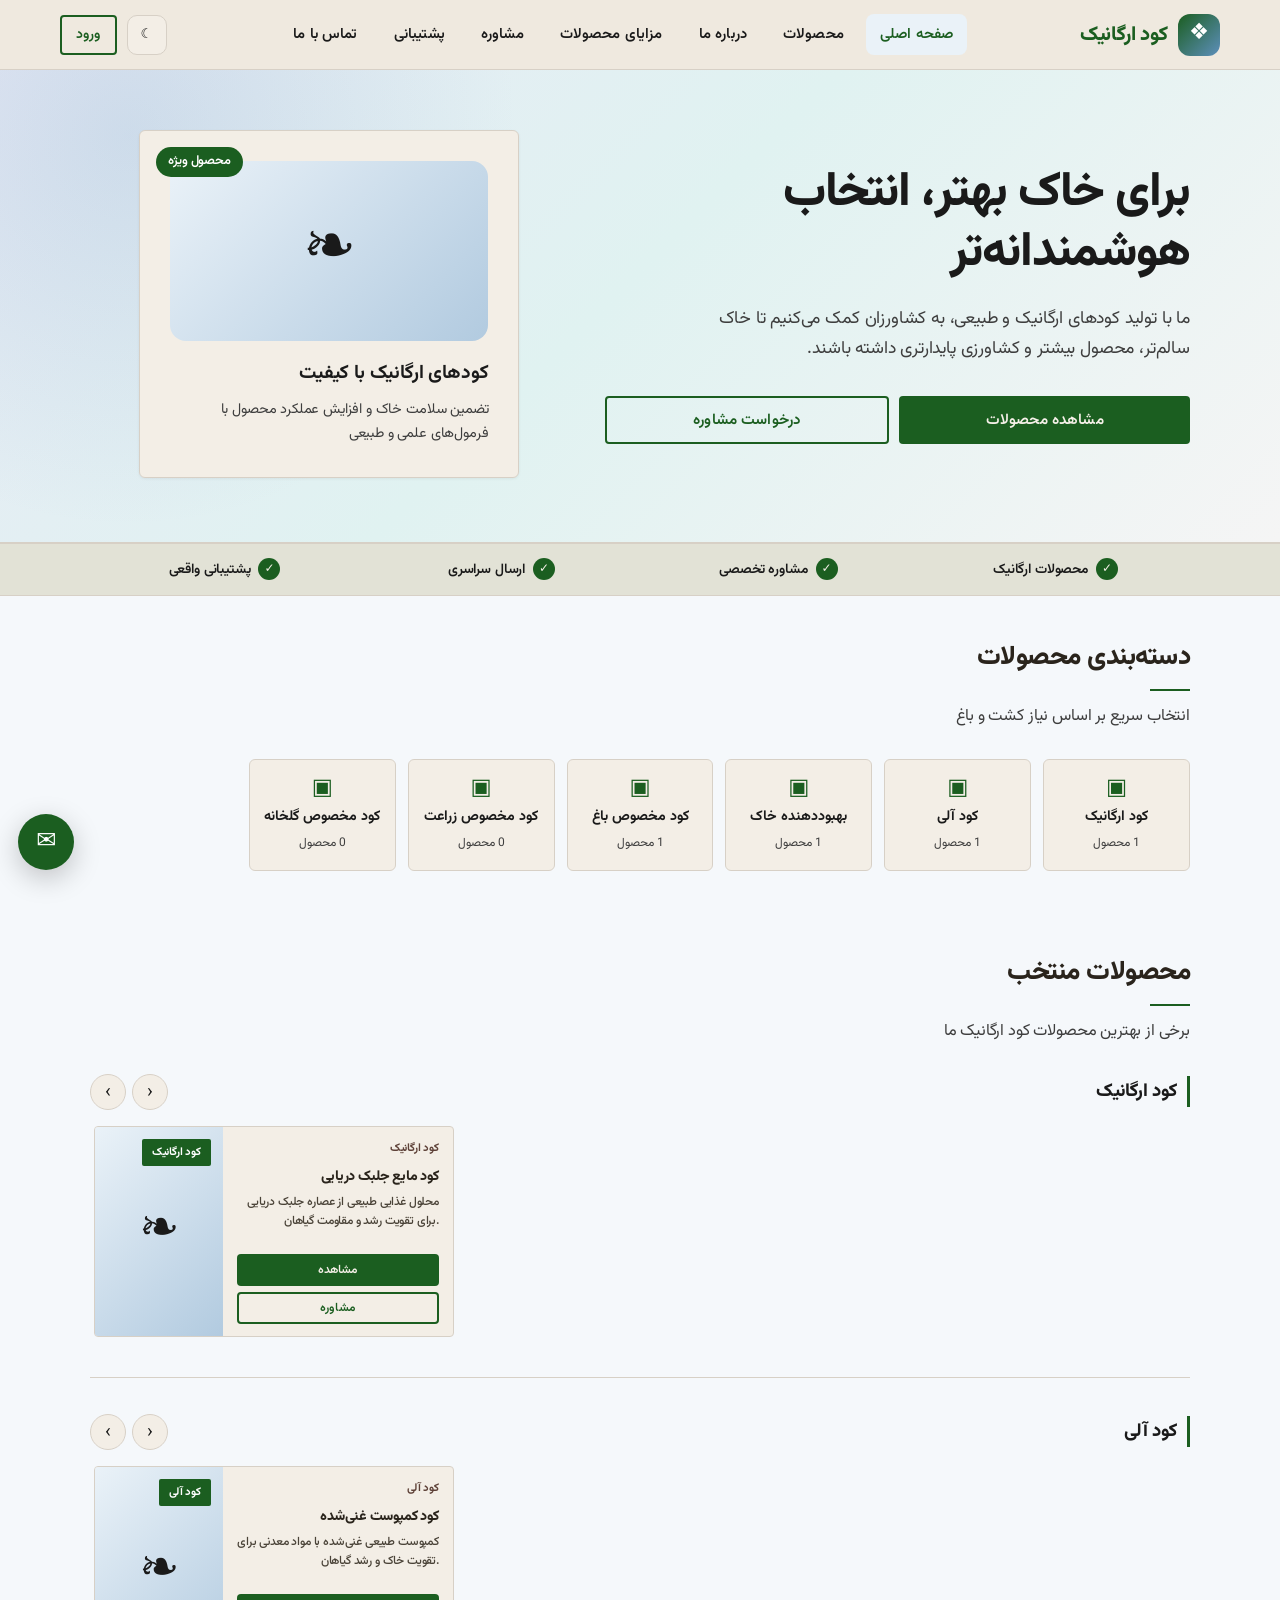
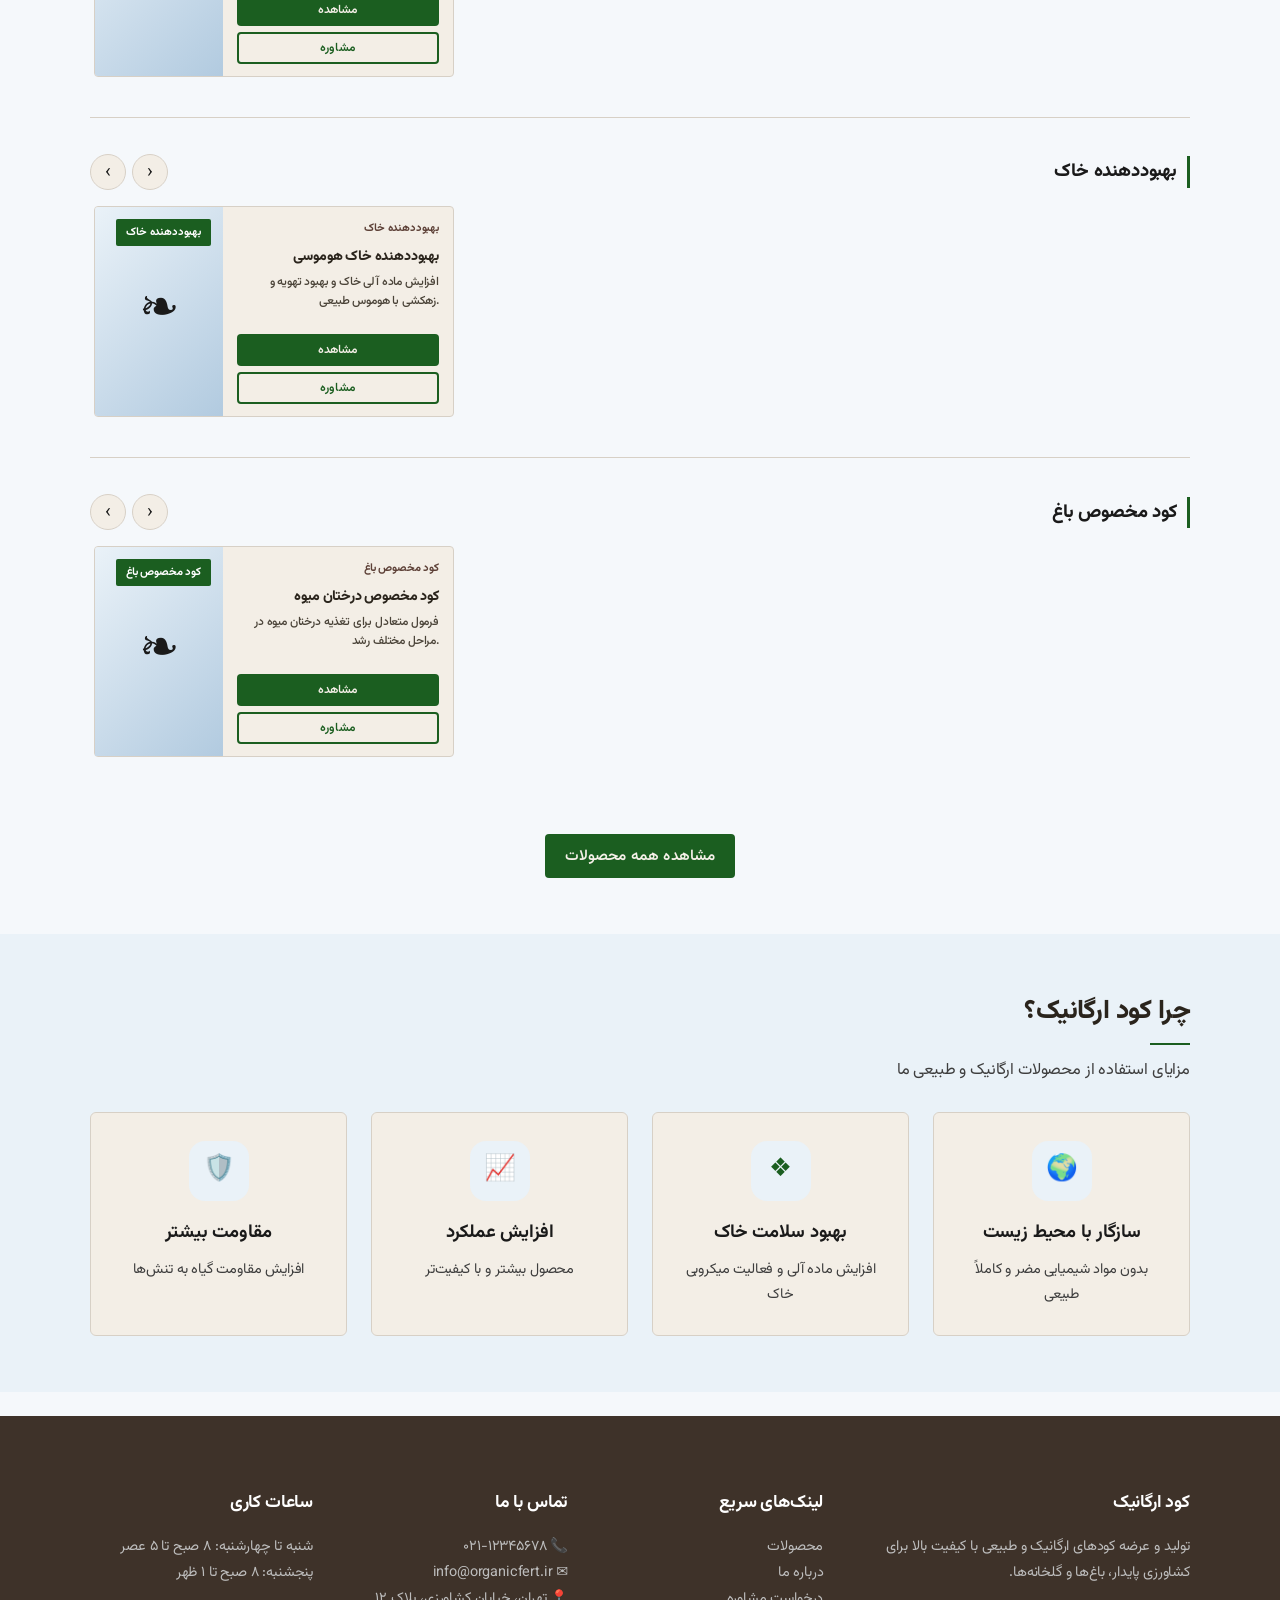
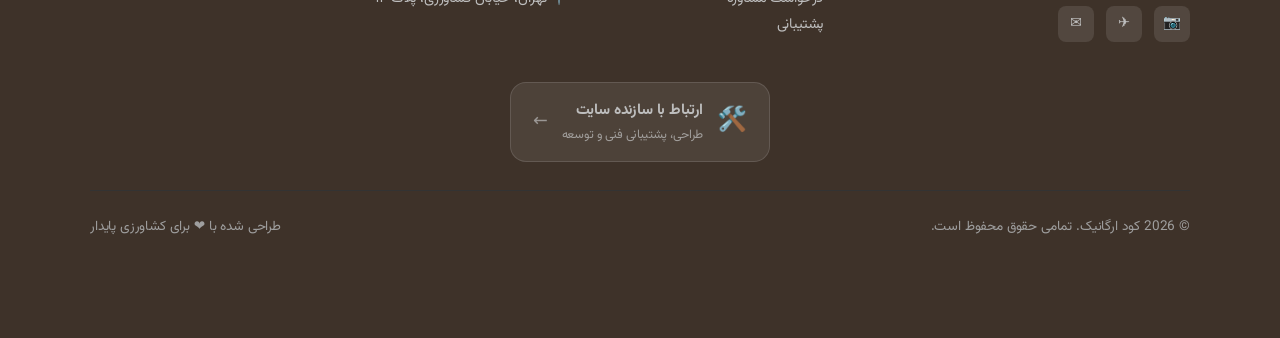
==== commit cb0b73a3: "t" ====
--- a/index.html
+++ b/index.html
@@ -25,7 +25,4009 @@
       href="https://fonts.googleapis.com/css2?family=Vazirmatn:wght@300;400;500;600;700;800&display=swap"
       rel="stylesheet"
     />
-    <link rel="stylesheet" href="css/styles.css" />
+    <style>
+:root {
+        /* لایت کلاسیک — گرم، ملایم، بدون سفیدی زننده */
+        --primary: #2f4f2f;
+        --primary-dark: #1e3320;
+        --primary-light: #4a6741;
+        --primary-soft: #e4ebe0;
+        --secondary: #3e3229;
+        --secondary-light: #5c4c40;
+        --secondary-soft: #efe8df;
+        --accent: #8b7355;
+        --bg: #e8e2d6;
+        --bg-card: #f3eee6;
+        --text: #2a241c;
+        --text-muted: #5c5348;
+        --border: #cfc4b4;
+        --shadow: 0 2px 10px rgba(42, 36, 28, 0.08);
+        --shadow-hover: 0 8px 22px rgba(47, 79, 47, 0.14);
+        --radius: 6px;
+        --radius-sm: 4px;
+        --header-h: 70px;
+        --transition: all 0.28s ease;
+        --brown: #5c4033;
+      }
+      [data-theme="dark"] {
+        --primary: #69f0ae;
+        --primary-dark: #00c853;
+        --primary-light: #b9f6ca;
+        --primary-soft: #0d2818;
+        --secondary: #000000;
+        --secondary-light: #1a1a1a;
+        --secondary-soft: #0a0a0a;
+        --bg: #0a0a0a;
+        --bg-card: #141414;
+        --text: #f0f0f0;
+        --text-muted: #9e9e9e;
+        --border: #2a2a2a;
+        --shadow: 0 4px 24px rgba(0, 0, 0, 0.55);
+        --shadow-hover: 0 10px 36px rgba(105, 240, 174, 0.18);
+      }
+      * {
+        margin: 0;
+        padding: 0;
+        box-sizing: border-box;
+        -webkit-tap-highlight-color: transparent;
+      }
+      html {
+        scroll-behavior: smooth;
+        height: auto;
+        overflow-x: hidden;
+        overflow-y: scroll;
+      }
+      body {
+        font-family: "Vazirmatn", system-ui, sans-serif;
+        background: var(--bg);
+        color: var(--text);
+        line-height: 1.7;
+        min-height: 100%;
+        height: auto;
+        overflow-x: hidden;
+        overflow-y: visible;
+        transition:
+          background 0.3s,
+          color 0.3s;
+        padding-bottom: 0;
+      }
+      #app {
+        min-height: 50vh;
+        padding-bottom: 24px;
+      }
+      /* فضای پایین برای دکمه‌های شناور تا اسکرول تا ته فوتر ممکن باشد */
+      .footer {
+        padding-bottom: 100px !important;
+      }
+      a {
+        text-decoration: none;
+        color: inherit;
+      }
+      img {
+        max-width: 100%;
+        height: auto;
+        display: block;
+      }
+      button,
+      input,
+      select,
+      textarea {
+        font-family: inherit;
+      }
+      button {
+        -webkit-tap-highlight-color: transparent;
+      }
+      .container {
+        max-width: 1200px;
+        margin: 0 auto;
+        padding: 0 20px;
+      }
+      /* Header */
+      .header {
+        position: fixed;
+        top: 0;
+        right: 0;
+        left: 0;
+        z-index: 1000;
+        height: var(--header-h);
+        background: rgba(255, 255, 255, 0.85);
+        backdrop-filter: blur(12px);
+        -webkit-backdrop-filter: blur(12px);
+        border-bottom: 1px solid var(--border);
+        transition: var(--transition);
+      }
+      [data-theme="dark"] .header {
+        background: rgba(30, 30, 30, 0.9);
+      }
+      .header.scrolled {
+        box-shadow: var(--shadow);
+      }
+      .header-inner {
+        display: flex;
+        align-items: center;
+        justify-content: space-between;
+        height: 100%;
+        max-width: 1200px;
+        margin: 0 auto;
+        padding: 0 20px;
+        gap: 10px;
+      }
+      .logo {
+        display: flex;
+        align-items: center;
+        gap: 10px;
+        font-weight: 800;
+        font-size: 1.25rem;
+        color: var(--primary);
+        min-width: 0;
+        flex-shrink: 0;
+      }
+      .logo-icon {
+        width: 42px;
+        height: 42px;
+        background: linear-gradient(
+          135deg,
+          var(--primary),
+          var(--primary-light)
+        );
+        border-radius: 12px;
+        display: flex;
+        align-items: center;
+        justify-content: center;
+        color: white;
+        font-size: 1.4rem;
+        flex-shrink: 0;
+      }
+      .nav {
+        display: flex;
+        align-items: center;
+        gap: 8px;
+        flex-wrap: wrap;
+      }
+      .nav a {
+        padding: 8px 14px;
+        border-radius: 8px;
+        font-weight: 500;
+        font-size: 0.95rem;
+        transition: var(--transition);
+        color: var(--text);
+      }
+      .nav a:hover,
+      .nav a.active {
+        background: var(--primary-soft);
+        color: var(--primary);
+      }
+      .header-actions {
+        display: flex;
+        align-items: center;
+        gap: 10px;
+        flex-shrink: 0;
+      }
+      .btn {
+        display: inline-flex;
+        align-items: center;
+        justify-content: center;
+        gap: 8px;
+        padding: 10px 20px;
+        border-radius: 10px;
+        font-weight: 600;
+        font-size: 0.95rem;
+        border: none;
+        cursor: pointer;
+        transition: var(--transition);
+        white-space: nowrap;
+      }
+      .btn-primary {
+        background: var(--primary);
+        color: white;
+      }
+      .btn-primary:hover {
+        background: var(--primary-dark);
+        transform: translateY(-1px);
+        box-shadow: var(--shadow-hover);
+      }
+      .btn-outline {
+        background: transparent;
+        border: 2px solid var(--primary);
+        color: var(--primary);
+      }
+      .btn-outline:hover {
+        background: var(--primary);
+        color: white;
+      }
+      .btn-secondary {
+        background: var(--secondary);
+        color: white;
+      }
+      .btn-secondary:hover {
+        background: #4e342e;
+      }
+      .btn-sm {
+        padding: 7px 14px;
+        font-size: 0.875rem;
+      }
+      .btn-icon {
+        width: 40px;
+        height: 40px;
+        border-radius: 10px;
+        border: 1px solid var(--border);
+        background: var(--bg-card);
+        display: flex;
+        align-items: center;
+        justify-content: center;
+        cursor: pointer;
+        transition: var(--transition);
+        color: var(--text);
+        flex-shrink: 0;
+      }
+      .btn-icon:hover {
+        background: var(--primary-soft);
+        color: var(--primary);
+        border-color: var(--primary);
+      }
+      .mobile-toggle {
+        display: none;
+      }
+      .mobile-menu {
+        display: none;
+        position: fixed;
+        top: var(--header-h);
+        right: 0;
+        left: 0;
+        background: var(--bg-card);
+        border-bottom: 1px solid var(--border);
+        padding: 16px;
+        z-index: 999;
+        box-shadow: var(--shadow);
+        max-height: calc(100vh - var(--header-h));
+        overflow-y: auto;
+      }
+      .mobile-menu.open {
+        display: block;
+      }
+      .mobile-menu a {
+        display: block;
+        padding: 12px 16px;
+        border-radius: 8px;
+        font-weight: 500;
+        margin-bottom: 4px;
+      }
+      .mobile-menu a:hover {
+        background: var(--primary-soft);
+        color: var(--primary);
+      }
+      /* Hero */
+      .hero {
+        padding: calc(var(--header-h) + 60px) 0 80px;
+        background: linear-gradient(
+          135deg,
+          var(--primary-soft) 0%,
+          var(--bg) 50%,
+          var(--secondary-soft) 100%
+        );
+        position: relative;
+        overflow: hidden;
+      }
+      .hero::before {
+        content: "";
+        position: absolute;
+        top: -50%;
+        left: -20%;
+        width: 60%;
+        height: 150%;
+        background: radial-gradient(
+          circle,
+          rgba(76, 175, 80, 0.12) 0%,
+          transparent 70%
+        );
+        pointer-events: none;
+      }
+      .hero-grid {
+        display: grid;
+        grid-template-columns: 1.1fr 0.9fr;
+        gap: 50px;
+        align-items: center;
+      }
+      .hero-content h1 {
+        font-size: clamp(2rem, 4vw, 3rem);
+        font-weight: 800;
+        line-height: 1.3;
+        margin-bottom: 20px;
+        color: var(--text);
+      }
+      .hero-content h1 span {
+        color: var(--primary);
+      }
+      .hero-content p {
+        font-size: 1.1rem;
+        color: var(--text-muted);
+        margin-bottom: 32px;
+        max-width: 520px;
+      }
+      .hero-btns {
+        display: flex;
+        flex-wrap: wrap;
+        gap: 14px;
+      }
+      .hero-btns .btn {
+        flex: 1 1 auto;
+      }
+      .hero-visual {
+        position: relative;
+        display: flex;
+        justify-content: center;
+      }
+      .hero-card {
+        background: var(--bg-card);
+        border-radius: 24px;
+        padding: 30px;
+        box-shadow: var(--shadow);
+        max-width: 380px;
+        width: 100%;
+        border: 1px solid var(--border);
+        position: relative;
+        overflow: hidden;
+        animation: float 6s ease-in-out infinite;
+      }
+      @keyframes float {
+        0%,
+        100% {
+          transform: translateY(0);
+        }
+        50% {
+          transform: translateY(-12px);
+        }
+      }
+      .hero-card-badge {
+        position: absolute;
+        top: 16px;
+        left: 16px;
+        background: var(--primary);
+        color: white;
+        padding: 4px 12px;
+        border-radius: 20px;
+        font-size: 0.8rem;
+        font-weight: 600;
+      }
+      .hero-card img {
+        width: 100%;
+        height: 200px;
+        object-fit: cover;
+        border-radius: 16px;
+        margin-bottom: 16px;
+        background: linear-gradient(135deg, var(--primary-soft), color-mix(in srgb, var(--primary-light) 35%, var(--primary-soft)));
+      }
+      .hero-card h3 {
+        font-size: 1.2rem;
+        margin-bottom: 8px;
+      }
+      .hero-card p {
+        font-size: 0.9rem;
+        color: var(--text-muted);
+      }
+      /* Stats */
+      .stats {
+        padding: 60px 0;
+      }
+      .stats-grid {
+        display: grid;
+        grid-template-columns: repeat(auto-fit, minmax(140px, 1fr));
+        gap: 20px;
+      }
+      .stat-card {
+        background: var(--bg-card);
+        border-radius: var(--radius);
+        padding: 28px 20px;
+        text-align: center;
+        box-shadow: var(--shadow);
+        border: 1px solid var(--border);
+        transition: var(--transition);
+      }
+      .stat-card:hover {
+        transform: translateY(-4px);
+        box-shadow: var(--shadow-hover);
+      }
+      .stat-card .num {
+        font-size: 2.2rem;
+        font-weight: 800;
+        color: var(--primary);
+        margin-bottom: 6px;
+      }
+      .stat-card .label {
+        font-size: 0.9rem;
+        color: var(--text-muted);
+        font-weight: 500;
+      }
+      /* Section */
+      .section {
+        padding: 70px 0;
+      }
+      .section-header {
+        text-align: center;
+        margin-bottom: 48px;
+      }
+      .section-header h2 {
+        font-size: clamp(1.6rem, 3vw, 2.2rem);
+        font-weight: 800;
+        margin-bottom: 12px;
+      }
+      .section-header p {
+        color: var(--text-muted);
+        max-width: 560px;
+        margin: 0 auto;
+      }
+      /* Products */
+      .filters {
+        display: flex;
+        flex-wrap: wrap;
+        gap: 12px;
+        margin-bottom: 32px;
+        align-items: center;
+      }
+      .search-box {
+        flex: 1;
+        min-width: 200px;
+        position: relative;
+      }
+      .search-box input {
+        width: 100%;
+        padding: 12px 16px 12px 44px;
+        border-radius: 12px;
+        border: 1px solid var(--border);
+        background: var(--bg-card);
+        color: var(--text);
+        font-size: 0.95rem;
+        transition: var(--transition);
+      }
+      .search-box input:focus {
+        outline: none;
+        border-color: var(--primary);
+        box-shadow: 0 0 0 3px rgba(46, 125, 50, 0.15);
+      }
+      .search-box svg {
+        position: absolute;
+        right: 14px;
+        top: 50%;
+        transform: translateY(-50%);
+        color: var(--text-muted);
+        width: 20px;
+        height: 20px;
+      }
+      .filter-btns {
+        display: flex;
+        flex-wrap: wrap;
+        gap: 8px;
+      }
+      .filter-btn {
+        padding: 8px 16px;
+        border-radius: 20px;
+        border: 1px solid var(--border);
+        background: var(--bg-card);
+        color: var(--text);
+        font-size: 0.875rem;
+        cursor: pointer;
+        transition: var(--transition);
+        font-weight: 500;
+      }
+      .filter-btn:hover,
+      .filter-btn.active {
+        background: var(--primary);
+        color: white;
+        border-color: var(--primary);
+      }
+      .products-grid {
+        display: grid;
+        grid-template-columns: repeat(auto-fill, minmax(280px, 1fr));
+        gap: 24px;
+      }
+      .product-card {
+        background: var(--bg-card);
+        border-radius: var(--radius);
+        overflow: hidden;
+        box-shadow: var(--shadow);
+        border: 1px solid var(--border);
+        transition: var(--transition);
+        display: flex;
+        flex-direction: column;
+      }
+      .product-card:hover {
+        transform: translateY(-6px);
+        box-shadow: var(--shadow-hover);
+      }
+      .product-card-img {
+        height: 200px;
+        background: linear-gradient(135deg, var(--primary-soft), color-mix(in srgb, var(--primary-light) 35%, var(--primary-soft)));
+        position: relative;
+        overflow: hidden;
+      }
+      .product-card-img img {
+        width: 100%;
+        height: 100%;
+        object-fit: cover;
+      }
+      .product-card-badge {
+        position: absolute;
+        top: 12px;
+        right: 12px;
+        background: var(--primary);
+        color: white;
+        padding: 4px 10px;
+        border-radius: 6px;
+        font-size: 0.75rem;
+        font-weight: 600;
+      }
+      .product-card-body {
+        padding: 20px;
+        flex: 1;
+        display: flex;
+        flex-direction: column;
+      }
+      .product-card-cat {
+        font-size: 0.8rem;
+        color: var(--primary);
+        font-weight: 600;
+        margin-bottom: 6px;
+      }
+      .product-card h3 {
+        font-size: 1.15rem;
+        margin-bottom: 8px;
+        font-weight: 700;
+      }
+      .product-card p {
+        font-size: 0.9rem;
+        color: var(--text-muted);
+        margin-bottom: 16px;
+        flex: 1;
+      }
+      .product-meta {
+        display: flex;
+        flex-wrap: wrap;
+        gap: 8px;
+        margin-bottom: 16px;
+        font-size: 0.8rem;
+      }
+      .product-meta span {
+        background: var(--primary-soft);
+        color: var(--primary);
+        padding: 3px 10px;
+        border-radius: 6px;
+        font-weight: 500;
+      }
+      .product-card-actions {
+        display: flex;
+        gap: 8px;
+        flex-wrap: wrap;
+      }
+      .product-card-actions .btn {
+        flex: 1;
+        min-width: 120px;
+      }
+      /* About */
+      .about-grid {
+        display: grid;
+        grid-template-columns: 1fr 1fr;
+        gap: 50px;
+        align-items: center;
+      }
+      .about-content h2 {
+        font-size: 1.9rem;
+        margin-bottom: 16px;
+        font-weight: 800;
+      }
+      .about-content p {
+        color: var(--text-muted);
+        margin-bottom: 16px;
+      }
+      .about-features {
+        display: grid;
+        gap: 12px;
+        margin-top: 24px;
+      }
+      .about-feature {
+        display: flex;
+        align-items: center;
+        gap: 12px;
+        padding: 12px 16px;
+        background: var(--bg-card);
+        border-radius: 12px;
+        border: 1px solid var(--border);
+      }
+      .about-feature svg {
+        color: var(--primary);
+        flex-shrink: 0;
+      }
+      /* Benefits */
+      .benefits-grid {
+        display: grid;
+        grid-template-columns: repeat(auto-fit, minmax(230px, 1fr));
+        gap: 24px;
+      }
+      .benefit-card {
+        background: var(--bg-card);
+        border-radius: var(--radius);
+        padding: 28px;
+        box-shadow: var(--shadow);
+        border: 1px solid var(--border);
+        transition: var(--transition);
+        text-align: center;
+      }
+      .benefit-card:hover {
+        transform: translateY(-4px);
+      }
+      .benefit-icon {
+        width: 60px;
+        height: 60px;
+        background: var(--primary-soft);
+        border-radius: 16px;
+        display: flex;
+        align-items: center;
+        justify-content: center;
+        margin: 0 auto 16px;
+        color: var(--primary);
+        font-size: 1.6rem;
+      }
+      .benefit-card h3 {
+        font-size: 1.15rem;
+        margin-bottom: 10px;
+      }
+      .benefit-card p {
+        font-size: 0.9rem;
+        color: var(--text-muted);
+      }
+      /* Forms */
+      .form-card {
+        background: var(--bg-card);
+        border-radius: var(--radius);
+        padding: 36px;
+        box-shadow: var(--shadow);
+        border: 1px solid var(--border);
+        max-width: 640px;
+        margin: 0 auto;
+      }
+      .form-group {
+        margin-bottom: 20px;
+      }
+      .form-group label {
+        display: block;
+        margin-bottom: 6px;
+        font-weight: 600;
+        font-size: 0.9rem;
+      }
+      .form-group input,
+      .form-group select,
+      .form-group textarea {
+        width: 100%;
+        padding: 12px 16px;
+        border-radius: 10px;
+        border: 1px solid var(--border);
+        background: var(--bg);
+        color: var(--text);
+        font-size: 0.95rem;
+        transition: var(--transition);
+      }
+      .form-group input:focus,
+      .form-group select:focus,
+      .form-group textarea:focus {
+        outline: none;
+        border-color: var(--primary);
+        box-shadow: 0 0 0 3px rgba(46, 125, 50, 0.15);
+      }
+      .form-group textarea {
+        min-height: 120px;
+        resize: vertical;
+      }
+      .form-row {
+        display: grid;
+        grid-template-columns: 1fr 1fr;
+        gap: 16px;
+      }
+      /* Product Detail */
+      .product-detail {
+        padding: calc(var(--header-h) + 40px) 0 80px;
+      }
+      .product-detail-header {
+        display: grid;
+        grid-template-columns: 1fr 1fr;
+        gap: 40px;
+        margin-bottom: 50px;
+      }
+      .product-detail-img {
+        border-radius: var(--radius);
+        overflow: hidden;
+        background: linear-gradient(135deg, var(--primary-soft), color-mix(in srgb, var(--primary-light) 35%, var(--primary-soft)));
+        height: 400px;
+      }
+      .product-detail-img img {
+        width: 100%;
+        height: 100%;
+        object-fit: cover;
+      }
+      .product-media-col {
+        min-width: 0;
+        width: 100%;
+      }
+      /* Horizontal product image gallery */
+      .h-gallery {
+        position: relative;
+        border-radius: var(--radius);
+        overflow: hidden;
+        background: var(--bg-card);
+        border: 1px solid var(--border);
+      }
+      .h-gallery-track {
+        display: flex;
+        flex-direction: row;
+        direction: ltr; /* scrollLeft قابل پیش‌بینی در همه مرورگرها */
+        overflow-x: auto;
+        overflow-y: hidden;
+        scroll-snap-type: x mandatory;
+        -webkit-overflow-scrolling: touch;
+        scrollbar-width: thin;
+        scrollbar-color: var(--primary) transparent;
+        gap: 0;
+        height: 400px;
+        scroll-behavior: smooth;
+      }
+      .h-gallery-track::-webkit-scrollbar {
+        height: 8px;
+      }
+      .h-gallery-track::-webkit-scrollbar-thumb {
+        background: var(--primary);
+        border-radius: 8px;
+      }
+      .h-gallery-track::-webkit-scrollbar-track {
+        background: var(--primary-soft);
+      }
+      .h-gallery-slide {
+        flex: 0 0 100%;
+        width: 100%;
+        height: 400px;
+        scroll-snap-align: center;
+        scroll-snap-stop: always;
+      }
+      .h-gallery-slide img {
+        width: 100%;
+        height: 100%;
+        object-fit: cover;
+        display: block;
+        user-select: none;
+        -webkit-user-drag: none;
+      }
+      .h-gallery-nav {
+        position: absolute;
+        top: 50%;
+        transform: translateY(-50%);
+        z-index: 5;
+        width: 44px;
+        height: 44px;
+        border-radius: 50%;
+        border: none;
+        background: rgba(0, 0, 0, 0.55);
+        color: #fff;
+        font-size: 1.6rem;
+        cursor: pointer;
+        display: flex;
+        align-items: center;
+        justify-content: center;
+        transition: var(--transition);
+        backdrop-filter: blur(4px);
+        pointer-events: auto;
+        -webkit-tap-highlight-color: transparent;
+      }
+      .h-gallery-nav:hover {
+        background: var(--primary);
+      }
+      .h-gallery-prev {
+        left: 12px;
+      }
+      .h-gallery-next {
+        right: 12px;
+      }
+      .h-gallery-dots {
+        display: flex;
+        justify-content: center;
+        gap: 8px;
+        margin-top: 12px;
+        flex-wrap: wrap;
+      }
+      .h-gallery-dot {
+        width: 10px;
+        height: 10px;
+        border-radius: 50%;
+        border: none;
+        background: var(--border);
+        cursor: pointer;
+        padding: 0;
+        transition: var(--transition);
+      }
+      .h-gallery-dot.active {
+        background: var(--primary);
+        transform: scale(1.2);
+      }
+      @media (max-width: 768px) {
+        .h-gallery-track,
+        .h-gallery-slide {
+          height: 280px;
+        }
+        .h-gallery-nav {
+          width: 34px;
+          height: 34px;
+          font-size: 1.2rem;
+        }
+      }
+      .product-detail-info h1 {
+        font-size: 2rem;
+        margin-bottom: 12px;
+        font-weight: 800;
+      }
+      .product-detail-info .cat {
+        color: var(--primary);
+        font-weight: 600;
+        margin-bottom: 16px;
+      }
+      .product-detail-info .short-desc {
+        color: var(--text-muted);
+        margin-bottom: 24px;
+        font-size: 1.05rem;
+      }
+      .specs-table {
+        width: 100%;
+        border-collapse: collapse;
+        margin: 24px 0;
+        background: var(--bg-card);
+        border-radius: 12px;
+        overflow: hidden;
+        border: 1px solid var(--border);
+      }
+      .specs-table th,
+      .specs-table td {
+        padding: 12px 16px;
+        text-align: right;
+        border-bottom: 1px solid var(--border);
+      }
+      .specs-table th {
+        background: var(--primary-soft);
+        color: var(--primary);
+        font-weight: 600;
+        width: 40%;
+      }
+      .specs-table tr:last-child td,
+      .specs-table tr:last-child th {
+        border-bottom: none;
+      }
+      .detail-section {
+        background: var(--bg-card);
+        border-radius: var(--radius);
+        padding: 32px;
+        margin-bottom: 24px;
+        border: 1px solid var(--border);
+        box-shadow: var(--shadow);
+      }
+      .detail-section h2 {
+        font-size: 1.4rem;
+        margin-bottom: 20px;
+        padding-bottom: 12px;
+        border-bottom: 2px solid var(--primary-soft);
+        color: var(--primary);
+      }
+      .detail-section .long-text {
+        white-space: pre-wrap;
+        word-wrap: break-word;
+        overflow-wrap: break-word;
+        line-height: 1.9;
+        font-size: 1rem;
+      }
+      .steps {
+        display: grid;
+        gap: 16px;
+      }
+      .step {
+        display: flex;
+        gap: 16px;
+        align-items: flex-start;
+        padding: 16px;
+        background: var(--bg);
+        border-radius: 12px;
+      }
+      .step-num {
+        width: 36px;
+        height: 36px;
+        background: var(--primary);
+        color: white;
+        border-radius: 50%;
+        display: flex;
+        align-items: center;
+        justify-content: center;
+        font-weight: 700;
+        flex-shrink: 0;
+      }
+      .benefits-list {
+        display: grid;
+        gap: 12px;
+      }
+      .benefit-item {
+        display: flex;
+        align-items: center;
+        gap: 12px;
+        padding: 12px 16px;
+        background: var(--primary-soft);
+        border-radius: 10px;
+      }
+      .benefit-item svg {
+        color: var(--primary);
+        flex-shrink: 0;
+      }
+      .related-products {
+        margin-top: 40px;
+      }
+      .related-products h3 {
+        margin-bottom: 20px;
+        font-size: 1.3rem;
+      }
+      /* Footer */
+      .footer {
+        background: var(--secondary);
+        color: #e0e0e0;
+        padding: 60px 0 30px;
+        margin-top: 40px;
+      }
+      .footer-grid {
+        display: grid;
+        grid-template-columns: 1.5fr 1fr 1fr 1fr;
+        gap: 40px;
+        margin-bottom: 40px;
+      }
+      .footer h4 {
+        color: white;
+        margin-bottom: 16px;
+        font-size: 1.1rem;
+      }
+      .footer p,
+      .footer a {
+        font-size: 0.9rem;
+        color: #bdbdbd;
+        line-height: 1.8;
+      }
+      .footer a:hover {
+        color: var(--primary-light);
+      }
+      .footer-bottom {
+        border-top: 1px solid rgba(255, 255, 255, 0.1);
+        padding-top: 24px;
+        display: flex;
+        justify-content: space-between;
+        align-items: center;
+        flex-wrap: wrap;
+        gap: 12px;
+        font-size: 0.85rem;
+        color: #9e9e9e;
+      }
+      .socials {
+        display: flex;
+        gap: 12px;
+      }
+      .socials a {
+        width: 36px;
+        height: 36px;
+        border-radius: 8px;
+        background: rgba(255, 255, 255, 0.1);
+        display: flex;
+        align-items: center;
+        justify-content: center;
+        transition: var(--transition);
+      }
+      .socials a:hover {
+        background: var(--primary);
+      }
+      /* Admin */
+      .admin-layout {
+        display: flex;
+        min-height: 100vh;
+        padding-top: 0;
+      }
+      .admin-sidebar {
+        width: 260px;
+        background: var(--bg-card);
+        border-left: 1px solid var(--border);
+        padding: 24px 16px;
+        position: fixed;
+        top: 0;
+        right: 0;
+        bottom: 0;
+        overflow-y: auto;
+        z-index: 200;
+      }
+      .admin-sidebar .logo {
+        margin-bottom: 32px;
+        padding: 0 8px;
+        display: flex;
+        align-items: center;
+        justify-content: space-between;
+      }
+      .admin-sidebar-close {
+        display: none;
+      }
+      .admin-nav a {
+        display: flex;
+        align-items: center;
+        gap: 12px;
+        padding: 12px 14px;
+        border-radius: 10px;
+        margin-bottom: 4px;
+        font-weight: 500;
+        font-size: 0.95rem;
+        color: var(--text-muted);
+        transition: var(--transition);
+      }
+      .admin-nav a:hover,
+      .admin-nav a.active {
+        background: var(--primary-soft);
+        color: var(--primary);
+      }
+      .admin-main {
+        flex: 1;
+        margin-right: 260px;
+        padding: 24px;
+        background: var(--bg);
+        min-height: 100vh;
+        width: 100%;
+        min-width: 0;
+      }
+      .admin-mobile-bar {
+        display: none;
+        align-items: center;
+        justify-content: space-between;
+        background: var(--bg-card);
+        border-bottom: 1px solid var(--border);
+        padding: 10px 16px;
+        position: sticky;
+        top: 0;
+        z-index: 150;
+      }
+      .admin-mobile-bar .logo {
+        font-size: 1.05rem;
+      }
+      .admin-mobile-bar .logo-icon {
+        width: 32px;
+        height: 32px;
+        font-size: 1.1rem;
+      }
+      .admin-overlay {
+        display: none;
+        position: fixed;
+        inset: 0;
+        background: rgba(0, 0, 0, 0.45);
+        z-index: 150;
+      }
+      .admin-overlay.open {
+        display: block;
+      }
+      .admin-header {
+        display: flex;
+        justify-content: space-between;
+        align-items: center;
+        margin-bottom: 28px;
+        flex-wrap: wrap;
+        gap: 12px;
+      }
+      .admin-header h1 {
+        font-size: 1.6rem;
+        font-weight: 800;
+      }
+      .dashboard-cards {
+        display: grid;
+        grid-template-columns: repeat(auto-fit, minmax(170px, 1fr));
+        gap: 20px;
+        margin-bottom: 32px;
+      }
+      .dash-card {
+        background: var(--bg-card);
+        border-radius: var(--radius);
+        padding: 24px;
+        border: 1px solid var(--border);
+        box-shadow: var(--shadow);
+        min-width: 0;
+      }
+      .dash-card .label {
+        font-size: 0.85rem;
+        color: var(--text-muted);
+        margin-bottom: 8px;
+      }
+      .dash-card .value {
+        font-size: 1.8rem;
+        font-weight: 800;
+        color: var(--primary);
+      }
+      .admin-table-wrap {
+        overflow-x: auto;
+        -webkit-overflow-scrolling: touch;
+        border-radius: var(--radius);
+        border: 1px solid var(--border);
+      }
+      .admin-table {
+        width: 100%;
+        border-collapse: collapse;
+        background: var(--bg-card);
+        min-width: 700px;
+      }
+      .admin-table th,
+      .admin-table td {
+        padding: 14px 16px;
+        text-align: right;
+        border-bottom: 1px solid var(--border);
+        font-size: 0.9rem;
+      }
+      .admin-table th {
+        background: var(--primary-soft);
+        color: var(--primary);
+        font-weight: 600;
+      }
+      .admin-table tr:hover td {
+        background: rgba(46, 125, 50, 0.04);
+      }
+      .admin-table td .btn-sm {
+        margin: 2px 0;
+      }
+      .badge {
+        display: inline-block;
+        padding: 3px 10px;
+        border-radius: 20px;
+        font-size: 0.75rem;
+        font-weight: 600;
+      }
+      .badge-green {
+        background: #e8f5e9;
+        color: #2e7d32;
+      }
+      .badge-yellow {
+        background: #fff8e1;
+        color: #f57f17;
+      }
+      .badge-red {
+        background: #ffebee;
+        color: #c62828;
+      }
+      .badge-blue {
+        background: #e3f2fd;
+        color: #1565c0;
+      }
+      .badge-gray {
+        background: #f5f5f5;
+        color: #616161;
+      }
+      [data-theme="dark"] .badge-green {
+        background: #1b3a1e;
+        color: #81c784;
+      }
+      [data-theme="dark"] .badge-yellow {
+        background: #3e2723;
+        color: #ffd54f;
+      }
+      [data-theme="dark"] .badge-red {
+        background: #3e1f1f;
+        color: #ef9a9a;
+      }
+      [data-theme="dark"] .badge-blue {
+        background: #1a237e;
+        color: #90caf9;
+      }
+      /* Modal */
+      .modal-overlay {
+        position: fixed;
+        inset: 0;
+        background: rgba(0, 0, 0, 0.5);
+        z-index: 2000;
+        display: none;
+        align-items: center;
+        justify-content: center;
+        padding: 20px;
+        backdrop-filter: blur(4px);
+      }
+      .modal-overlay.open {
+        display: flex;
+      }
+      .modal {
+        background: var(--bg-card);
+        border-radius: var(--radius);
+        width: 100%;
+        max-width: 600px;
+        max-height: 90vh;
+        overflow-y: auto;
+        box-shadow: 0 20px 60px rgba(0, 0, 0, 0.3);
+        animation: modalIn 0.3s ease;
+      }
+      @keyframes modalIn {
+        from {
+          opacity: 0;
+          transform: scale(0.95) translateY(10px);
+        }
+        to {
+          opacity: 1;
+          transform: scale(1) translateY(0);
+        }
+      }
+      .modal-header {
+        display: flex;
+        justify-content: space-between;
+        align-items: center;
+        padding: 20px 24px;
+        border-bottom: 1px solid var(--border);
+      }
+      .modal-header h3 {
+        font-size: 1.2rem;
+        font-weight: 700;
+      }
+      .modal-close {
+        width: 36px;
+        height: 36px;
+        border-radius: 8px;
+        border: none;
+        background: var(--bg);
+        cursor: pointer;
+        font-size: 1.2rem;
+        color: var(--text);
+        flex-shrink: 0;
+      }
+      .modal-body {
+        padding: 24px;
+      }
+      .modal-footer {
+        padding: 16px 24px;
+        border-top: 1px solid var(--border);
+        display: flex;
+        justify-content: flex-end;
+        gap: 10px;
+        flex-wrap: wrap;
+      }
+      .modal-footer .btn {
+        flex: 1;
+        min-width: 110px;
+      }
+      /* Toast */
+      .toast-container {
+        position: fixed;
+        bottom: 24px;
+        left: 24px;
+        right: 24px;
+        z-index: 3000;
+        display: flex;
+        flex-direction: column;
+        gap: 10px;
+        align-items: flex-start;
+      }
+      .toast {
+        background: var(--bg-card);
+        border: 1px solid var(--border);
+        border-radius: 12px;
+        padding: 14px 20px;
+        box-shadow: var(--shadow);
+        display: flex;
+        align-items: center;
+        gap: 12px;
+        animation: toastIn 0.3s ease;
+        min-width: 280px;
+        max-width: 100%;
+      }
+      @keyframes toastIn {
+        from {
+          opacity: 0;
+          transform: translateY(20px);
+        }
+        to {
+          opacity: 1;
+          transform: translateY(0);
+        }
+      }
+      .toast.success {
+        border-right: 4px solid var(--primary);
+      }
+      .toast.error {
+        border-right: 4px solid #c62828;
+      }
+      /* Utility */
+      .hidden {
+        display: none !important;
+      }
+      .text-center {
+        text-align: center;
+      }
+      .mt-20 {
+        margin-top: 20px;
+      }
+      .mb-20 {
+        margin-bottom: 20px;
+      }
+      .empty-state {
+        text-align: center;
+        padding: 60px 20px;
+        color: var(--text-muted);
+      }
+      .empty-state svg {
+        width: 64px;
+        height: 64px;
+        margin-bottom: 16px;
+        opacity: 0.4;
+      }
+      /* Seasonal accents — light mode hero gradients */
+      [data-theme="light"][data-season="spring"] .hero,
+      :root:not([data-theme="dark"])[data-season="spring"] .hero {
+        background: linear-gradient(
+          135deg,
+          #e8f5e9 0%,
+          #f1f8e9 50%,
+          #fff8e1 100%
+        );
+      }
+      [data-theme="light"][data-season="summer"] .hero,
+      :root:not([data-theme="dark"])[data-season="summer"] .hero {
+        background: linear-gradient(
+          135deg,
+          #e3f2fd 0%,
+          #e8f5e9 50%,
+          #fffde7 100%
+        );
+      }
+      [data-theme="light"][data-season="autumn"] .hero,
+      :root:not([data-theme="dark"])[data-season="autumn"] .hero {
+        background: linear-gradient(
+          135deg,
+          #fff3e0 0%,
+          #efebe9 50%,
+          #ffecb3 100%
+        );
+      }
+      [data-theme="light"][data-season="winter"] .hero,
+      :root:not([data-theme="dark"])[data-season="winter"] .hero {
+        background: linear-gradient(
+          135deg,
+          #e8eaf6 0%,
+          #e0f2f1 50%,
+          #f5f5f5 100%
+        );
+      }
+
+      /* Dark mode hero — always dark, season only tints primary soft */
+      [data-theme="dark"] .hero {
+        background: linear-gradient(
+          135deg,
+          var(--primary-soft) 0%,
+          var(--bg) 55%,
+          var(--secondary-soft) 100%
+        );
+      }
+
+      /* ==================== SEASONAL THEME (colors only; never override dark bg/text) ==================== */
+      /* Light mode: season can tint background slightly */
+      [data-theme="light"][data-season="spring"],
+      html:not([data-theme="dark"])[data-season="spring"] {
+        --primary: #2e7d32;
+        --primary-dark: #1b5e20;
+        --primary-light: #66bb6a;
+        --primary-soft: #e8f5e9;
+        --secondary: #6d4c41;
+        --secondary-light: #8d6e63;
+        --secondary-soft: #efebe9;
+        --accent: #f9a825;
+        --bg: #f7fbf4;
+      }
+
+      [data-theme="light"][data-season="summer"],
+      html:not([data-theme="dark"])[data-season="summer"] {
+        --primary: #087f8c;
+        --primary-dark: #05636d;
+        --primary-light: #26a6b8;
+        --primary-soft: #e0f7fa;
+        --secondary: #2e7d32;
+        --secondary-light: #66bb6a;
+        --secondary-soft: #e8f5e9;
+        --accent: #fbc02d;
+        --bg: #f4fbfc;
+      }
+
+      [data-theme="light"][data-season="autumn"],
+      html:not([data-theme="dark"])[data-season="autumn"] {
+        --primary: #c75b12;
+        --primary-dark: #8d3e0b;
+        --primary-light: #ef8a3a;
+        --primary-soft: #fff3e0;
+        --secondary: #6d4c41;
+        --secondary-light: #8d6e63;
+        --secondary-soft: #efebe9;
+        --accent: #d89b00;
+        --bg: #fffaf4;
+      }
+
+      [data-theme="light"][data-season="winter"],
+      html:not([data-theme="dark"])[data-season="winter"] {
+        --primary: #315f8a;
+        --primary-dark: #234768;
+        --primary-light: #5d8fbb;
+        --primary-soft: #eaf2f8;
+        --secondary: #455a64;
+        --secondary-light: #78909c;
+        --secondary-soft: #eceff1;
+        --accent: #78909c;
+        --bg: #f5f8fb;
+      }
+
+      /* Dark mode: season only shifts primary/accent; keep dark surfaces */
+      [data-theme="dark"][data-season="spring"] {
+        --primary: #66bb6a;
+        --primary-dark: #43a047;
+        --primary-light: #81c784;
+        --primary-soft: #1b3a1e;
+        --secondary: #a1887f;
+        --secondary-light: #bcaaa4;
+        --secondary-soft: #3e2723;
+        --accent: #f9a825;
+        --bg: #121212;
+        --bg-card: #1e1e1e;
+        --text: #e8e8e8;
+        --text-muted: #a0a0a0;
+        --border: #333333;
+      }
+
+      [data-theme="dark"][data-season="summer"] {
+        --primary: #4dd0e1;
+        --primary-dark: #26a69a;
+        --primary-light: #80deea;
+        --primary-soft: #0d3d42;
+        --secondary: #66bb6a;
+        --secondary-light: #81c784;
+        --secondary-soft: #1b3a1e;
+        --accent: #fbc02d;
+        --bg: #121212;
+        --bg-card: #1e1e1e;
+        --text: #e8e8e8;
+        --text-muted: #a0a0a0;
+        --border: #333333;
+      }
+
+      [data-theme="dark"][data-season="autumn"] {
+        --primary: #ef8a3a;
+        --primary-dark: #c75b12;
+        --primary-light: #ffb74d;
+        --primary-soft: #3e2723;
+        --secondary: #a1887f;
+        --secondary-light: #bcaaa4;
+        --secondary-soft: #3e2723;
+        --accent: #d89b00;
+        --bg: #121212;
+        --bg-card: #1e1e1e;
+        --text: #e8e8e8;
+        --text-muted: #a0a0a0;
+        --border: #333333;
+      }
+
+      [data-theme="dark"][data-season="winter"] {
+        --primary: #5d8fbb;
+        --primary-dark: #315f8a;
+        --primary-light: #90caf9;
+        --primary-soft: #1a2a3a;
+        --secondary: #78909c;
+        --secondary-light: #90a4ae;
+        --secondary-soft: #263238;
+        --accent: #90a4ae;
+        --bg: #121212;
+        --bg-card: #1e1e1e;
+        --text: #e8e8e8;
+        --text-muted: #a0a0a0;
+        --border: #333333;
+      }
+
+      [data-season] .header,
+      [data-season] .footer,
+      [data-season] .btn-primary,
+      [data-season] .btn-outline,
+      [data-season] .filter-btn.active,
+      [data-season] .product-card-badge,
+      [data-season] .step-num {
+        transition: var(--transition);
+      }
+
+      [data-season] .footer {
+        background: var(--secondary);
+      }
+
+      [data-season] .hero::before {
+        background: radial-gradient(
+          circle,
+          color-mix(in srgb, var(--primary-light) 18%, transparent) 0%,
+          transparent 70%
+        );
+      }
+
+      /* ==================== ADMIN QUICK EDIT ==================== */
+      .quick-admin-bar {
+        position: fixed;
+        right: 18px;
+        bottom: 18px;
+        z-index: 5000;
+        display: none;
+        align-items: center;
+        gap: 8px;
+        flex-wrap: wrap;
+        max-width: calc(100vw - 36px);
+        padding: 10px;
+        background: rgba(20, 20, 20, 0.94);
+        color: #fff;
+        border: 1px solid rgba(255,255,255,.12);
+        border-radius: 16px;
+        box-shadow: 0 15px 45px rgba(0,0,0,.28);
+        backdrop-filter: blur(12px);
+      }
+
+      .quick-admin-bar.visible { display: flex; }
+
+      .quick-admin-bar .qa-label {
+        font-size: .82rem;
+        font-weight: 700;
+        padding: 0 6px;
+        opacity: .9;
+      }
+
+      .quick-admin-bar button,
+      .quick-admin-bar select {
+        border: 1px solid rgba(255,255,255,.16);
+        background: rgba(255,255,255,.09);
+        color: #fff;
+        border-radius: 10px;
+        padding: 8px 11px;
+        font-family: inherit;
+        cursor: pointer;
+      }
+
+      .quick-admin-bar select option {
+        color: #111;
+        background: #fff;
+      }
+
+      .quick-admin-bar button:hover,
+      .quick-admin-bar select:hover {
+        background: rgba(255,255,255,.16);
+      }
+
+      .quick-admin-bar .qa-save {
+        background: var(--primary);
+        border-color: var(--primary);
+      }
+
+      .quick-admin-bar .qa-danger {
+        color: #ffb4b4;
+      }
+
+      .inline-editable {
+        outline: 2px dashed var(--primary) !important;
+        outline-offset: 5px;
+        cursor: text !important;
+        border-radius: 6px;
+      }
+
+      .inline-editing-active [data-edit-key] {
+        transition: outline .15s ease, background .15s ease;
+      }
+
+      .inline-editing-active [data-edit-key]:hover {
+        outline: 2px dashed var(--primary);
+        outline-offset: 5px;
+        background: color-mix(in srgb, var(--primary-soft) 65%, transparent);
+      }
+
+      .inline-editing-active [data-edit-key].inline-editable {
+        background: color-mix(in srgb, var(--primary-soft) 75%, transparent);
+      }
+
+      .admin-edit-hint {
+        position: fixed;
+        left: 18px;
+        bottom: 18px;
+        z-index: 4999;
+        display: none;
+        max-width: min(360px, calc(100vw - 36px));
+        padding: 10px 14px;
+        border-radius: 12px;
+        background: var(--bg-card);
+        color: var(--text);
+        border: 1px solid var(--border);
+        box-shadow: var(--shadow);
+        font-size: .82rem;
+      }
+
+      .admin-edit-hint.visible { display: block; }
+
+      @media (max-width: 600px) {
+        .quick-admin-bar {
+          right: 10px;
+          left: 10px;
+          bottom: 10px;
+          justify-content: center;
+        }
+        .quick-admin-bar .qa-label { width: 100%; text-align: center; }
+        .admin-edit-hint {
+          left: 10px;
+          bottom: 112px;
+        }
+      }
+      /* Responsive */
+      @media (max-width: 992px) {
+        .hero-grid,
+        .about-grid,
+        .product-detail-header {
+          grid-template-columns: 1fr;
+        }
+        .footer-grid {
+          grid-template-columns: 1fr 1fr;
+        }
+        .admin-sidebar {
+          transform: translateX(100%);
+          transition: transform 0.3s;
+          box-shadow: -8px 0 30px rgba(0, 0, 0, 0.2);
+        }
+        .admin-sidebar.open {
+          transform: translateX(0);
+        }
+        .admin-main {
+          margin-right: 0;
+        }
+        .admin-mobile-bar {
+          display: flex;
+        }
+        .admin-sidebar-close {
+          display: flex;
+        }
+      }
+      @media (max-width: 768px) {
+        .nav {
+          display: none;
+        }
+        .mobile-toggle {
+          display: flex;
+        }
+        .form-row {
+          grid-template-columns: 1fr;
+        }
+        .footer-grid {
+          grid-template-columns: 1fr;
+        }
+        .hero {
+          padding-top: calc(var(--header-h) + 40px);
+        }
+        .products-grid {
+          grid-template-columns: 1fr;
+        }
+        .hero-btns .btn {
+          flex: 1 1 100%;
+        }
+      }
+      @media (max-width: 480px) {
+        .container {
+          padding: 0 16px;
+        }
+        .header-inner {
+          padding: 0 14px;
+          gap: 6px;
+        }
+        .header-actions {
+          gap: 6px;
+        }
+        .logo span#siteName {
+          display: none;
+        }
+        .btn-sm {
+          padding: 6px 12px;
+          font-size: 0.85rem;
+        }
+        .admin-main {
+          padding: 16px 14px;
+        }
+        .admin-header h1 {
+          font-size: 1.35rem;
+        }
+        .dash-card {
+          padding: 18px;
+        }
+        .dash-card .value {
+          font-size: 1.5rem;
+        }
+        .admin-table th,
+        .admin-table td {
+          padding: 10px 12px;
+          font-size: 0.82rem;
+        }
+        .form-card {
+          padding: 22px;
+        }
+        .detail-section {
+          padding: 20px;
+        }
+        .toast-container {
+          left: 12px;
+          right: 12px;
+          bottom: 12px;
+        }
+        .toast {
+          min-width: 0;
+        }
+      }
+      /* Animations */
+      .fade-in {
+        animation: fadeIn 0.6s ease both;
+      }
+      @keyframes fadeIn {
+        from {
+          opacity: 0;
+          transform: translateY(20px);
+        }
+        to {
+          opacity: 1;
+          transform: translateY(0);
+        }
+      }
+      .stagger > * {
+        animation: fadeIn 0.5s ease both;
+      }
+      .stagger > *:nth-child(1) {
+        animation-delay: 0.05s;
+      }
+      .stagger > *:nth-child(2) {
+        animation-delay: 0.1s;
+      }
+      .stagger > *:nth-child(3) {
+        animation-delay: 0.15s;
+      }
+      .stagger > *:nth-child(4) {
+        animation-delay: 0.2s;
+      }
+      .stagger > *:nth-child(5) {
+        animation-delay: 0.25s;
+      }
+      .stagger > *:nth-child(6) {
+        animation-delay: 0.3s;
+      }
+
+      /* ==================== DARK MODE HARD FIXES ==================== */
+      [data-theme="dark"] body {
+        background: var(--bg);
+        color: var(--text);
+      }
+      [data-theme="dark"] .header {
+        background: rgba(18, 18, 18, 0.92);
+        border-bottom-color: var(--border);
+      }
+      [data-theme="dark"] .mobile-menu {
+        background: var(--bg-card);
+      }
+      [data-theme="dark"] .footer {
+        background: #1a1a1a;
+        color: #cfcfcf;
+      }
+      [data-theme="dark"] .footer h4 {
+        color: #fff;
+      }
+      [data-theme="dark"] .footer p,
+      [data-theme="dark"] .footer a {
+        color: #a8a8a8;
+      }
+      [data-theme="dark"] .section[style*="primary-soft"],
+      [data-theme="dark"] .section {
+        /* sections that used light soft bg via inline get vars via children */
+      }
+      [data-theme="dark"] input,
+      [data-theme="dark"] select,
+      [data-theme="dark"] textarea {
+        background: var(--bg);
+        color: var(--text);
+        border-color: var(--border);
+      }
+      [data-theme="dark"] .search-box input {
+        background: var(--bg-card);
+      }
+      [data-theme="dark"] .admin-sidebar {
+        background: var(--bg-card);
+        border-color: var(--border);
+      }
+      [data-theme="dark"] .admin-main {
+        background: var(--bg);
+      }
+      [data-theme="dark"] .modal {
+        background: var(--bg-card);
+      }
+      [data-theme="dark"] .toast {
+        background: var(--bg-card);
+        color: var(--text);
+      }
+      [data-theme="dark"] .btn-icon {
+        background: var(--bg-card);
+        color: var(--text);
+        border-color: var(--border);
+      }
+
+
+      .placeholder-visual {
+        background: linear-gradient(
+          135deg,
+          var(--primary-soft),
+          color-mix(in srgb, var(--primary-light) 40%, var(--primary-soft))
+        );
+      }
+
+/* ==================== QUICK ADMIN COLLAPSE + SUPPORT FAB ==================== */
+.quick-admin-bar.collapsed {
+  display: none !important;
+}
+.quick-admin-fab {
+  display: none;
+  position: fixed;
+  right: 18px;
+  bottom: 18px;
+  z-index: 5001;
+  width: 52px;
+  height: 52px;
+  border-radius: 50%;
+  border: none;
+  background: var(--primary);
+  color: #fff;
+  font-size: 1.35rem;
+  cursor: pointer;
+  box-shadow: 0 8px 24px rgba(0, 0, 0, 0.25);
+  align-items: center;
+  justify-content: center;
+  transition: var(--transition);
+}
+.quick-admin-fab.visible {
+  display: flex;
+}
+.quick-admin-fab:hover {
+  transform: scale(1.08);
+  background: var(--primary-dark);
+}
+.quick-admin-bar .qa-minimize {
+  opacity: 0.9;
+}
+
+.support-fab {
+  position: fixed;
+  left: 18px;
+  bottom: 18px;
+  z-index: 4000;
+  width: 56px;
+  height: 56px;
+  border-radius: 50%;
+  border: none;
+  background: var(--primary);
+  color: #fff;
+  font-size: 1.5rem;
+  cursor: pointer;
+  box-shadow: 0 8px 28px rgba(0, 0, 0, 0.22);
+  display: flex;
+  align-items: center;
+  justify-content: center;
+  transition: var(--transition);
+}
+.support-fab:hover {
+  transform: scale(1.08);
+  background: var(--primary-dark);
+}
+.support-fab.hidden-for-admin {
+  /* still visible for public; can hide on admin pages via JS */
+}
+[data-theme="dark"] .support-fab {
+  box-shadow: 0 8px 28px rgba(0, 0, 0, 0.5);
+}
+
+/* Product media gallery */
+.media-gallery {
+  display: grid;
+  grid-template-columns: repeat(auto-fill, minmax(90px, 1fr));
+  gap: 10px;
+  margin-top: 12px;
+}
+.media-thumb {
+  position: relative;
+  aspect-ratio: 1;
+  border-radius: 10px;
+  overflow: hidden;
+  border: 1px solid var(--border);
+  background: var(--bg);
+}
+.media-thumb img {
+  width: 100%;
+  height: 100%;
+  object-fit: cover;
+}
+.media-thumb .media-remove {
+  position: absolute;
+  top: 4px;
+  left: 4px;
+  width: 24px;
+  height: 24px;
+  border: none;
+  border-radius: 6px;
+  background: rgba(198, 40, 40, 0.9);
+  color: #fff;
+  cursor: pointer;
+  font-size: 0.75rem;
+  line-height: 1;
+}
+.product-gallery-main {
+  width: 100%;
+  height: 100%;
+  object-fit: cover;
+  border-radius: inherit;
+}
+.product-gallery-thumbs {
+  display: flex;
+  gap: 8px;
+  flex-wrap: wrap;
+  margin-top: 12px;
+}
+.product-gallery-thumbs button {
+  width: 64px;
+  height: 64px;
+  padding: 0;
+  border: 2px solid var(--border);
+  border-radius: 10px;
+  overflow: hidden;
+  cursor: pointer;
+  background: var(--bg);
+}
+.product-gallery-thumbs button.active {
+  border-color: var(--primary);
+}
+.product-gallery-thumbs img {
+  width: 100%;
+  height: 100%;
+  object-fit: cover;
+}
+.product-video-wrap {
+  margin-top: 16px;
+  border-radius: var(--radius);
+  overflow: hidden;
+  background: #000;
+}
+.product-video-wrap video {
+  width: 100%;
+  max-height: 360px;
+  display: block;
+}
+.perm-grid {
+  display: grid;
+  grid-template-columns: 1fr 1fr;
+  gap: 10px;
+  margin-top: 8px;
+}
+.perm-item {
+  display: flex;
+  align-items: center;
+  gap: 8px;
+  padding: 10px 12px;
+  background: var(--bg);
+  border: 1px solid var(--border);
+  border-radius: 10px;
+  font-size: 0.9rem;
+}
+.perm-item input {
+  width: auto;
+  accent-color: var(--primary);
+}
+@media (max-width: 600px) {
+  .perm-grid { grid-template-columns: 1fr; }
+  .support-fab {
+    left: 12px;
+    bottom: 12px;
+    width: 50px;
+    height: 50px;
+  }
+  .quick-admin-fab {
+    right: 12px;
+    bottom: 12px;
+  }
+}
+
+/* ==================== CREATOR FOOTER + RICH ANIMATIONS ==================== */
+.footer-creator {
+  margin: 8px 0 28px;
+  display: flex;
+  justify-content: center;
+}
+.creator-link {
+  display: inline-flex;
+  align-items: center;
+  gap: 14px;
+  padding: 14px 22px;
+  border-radius: 16px;
+  background: rgba(255, 255, 255, 0.08);
+  border: 1px solid rgba(255, 255, 255, 0.12);
+  color: #fff !important;
+  text-decoration: none;
+  transition: transform 0.3s cubic-bezier(0.22, 1, 0.36, 1),
+    background 0.3s, box-shadow 0.3s;
+  max-width: 100%;
+}
+.creator-link:hover {
+  transform: translateY(-4px) scale(1.02);
+  background: rgba(76, 175, 80, 0.25);
+  box-shadow: 0 12px 32px rgba(0, 0, 0, 0.25);
+  color: #fff !important;
+}
+.creator-link .creator-icon {
+  font-size: 1.5rem;
+  flex-shrink: 0;
+}
+.creator-link strong {
+  display: block;
+  font-size: 0.95rem;
+}
+.creator-link small {
+  display: block;
+  font-size: 0.78rem;
+  opacity: 0.75;
+  font-weight: 400;
+}
+.creator-arrow {
+  margin-right: auto;
+  opacity: 0.7;
+  font-size: 1.1rem;
+}
+
+/* Scroll reveal */
+.reveal {
+  opacity: 0;
+  transform: translateY(28px);
+  transition: opacity 0.65s cubic-bezier(0.22, 1, 0.36, 1),
+    transform 0.65s cubic-bezier(0.22, 1, 0.36, 1);
+}
+.reveal.revealed {
+  opacity: 1;
+  transform: translateY(0);
+}
+.reveal-delay-1 { transition-delay: 0.08s; }
+.reveal-delay-2 { transition-delay: 0.16s; }
+.reveal-delay-3 { transition-delay: 0.24s; }
+.reveal-delay-4 { transition-delay: 0.32s; }
+.reveal-delay-5 { transition-delay: 0.4s; }
+
+/* Card hover polish */
+.product-card,
+.stat-card,
+.benefit-card,
+.dash-card {
+  transition: transform 0.35s cubic-bezier(0.22, 1, 0.36, 1),
+    box-shadow 0.35s ease;
+}
+.product-card:hover,
+.stat-card:hover,
+.benefit-card:hover {
+  transform: translateY(-8px);
+}
+
+/* Button pulse soft */
+.btn-primary {
+  position: relative;
+  overflow: hidden;
+}
+.btn-primary::after {
+  content: "";
+  position: absolute;
+  inset: 0;
+  background: linear-gradient(
+    120deg,
+    transparent 30%,
+    rgba(255, 255, 255, 0.2) 50%,
+    transparent 70%
+  );
+  transform: translateX(-120%);
+  transition: transform 0.6s ease;
+}
+.btn-primary:hover::after {
+  transform: translateX(120%);
+}
+
+/* Page content fade */
+#app {
+  animation: pageIn 0.45s ease both;
+}
+@keyframes pageIn {
+  from { opacity: 0; transform: translateY(12px); }
+  to { opacity: 1; transform: translateY(0); }
+}
+
+/* Support fab bounce-in */
+.support-fab {
+  animation: fabIn 0.6s 0.4s cubic-bezier(0.22, 1, 0.36, 1) both;
+}
+@keyframes fabIn {
+  from { opacity: 0; transform: scale(0.5); }
+  to { opacity: 1; transform: scale(1); }
+}
+
+/* Gallery nav press */
+.h-gallery-nav:active {
+  transform: translateY(-50%) scale(0.92);
+}
+
+@media (prefers-reduced-motion: reduce) {
+  *,
+  *::before,
+  *::after {
+    animation-duration: 0.01ms !important;
+    animation-iteration-count: 1 !important;
+    transition-duration: 0.01ms !important;
+  }
+  .reveal {
+    opacity: 1;
+    transform: none;
+  }
+}
+
+/* Success modal + check animation */
+.success-modal { max-width: 420px; text-align: center; }
+.success-check {
+  width: 72px; height: 72px; margin: 0 auto;
+  border-radius: 50%;
+  background: var(--primary);
+  color: #fff;
+  font-size: 2.2rem;
+  font-weight: 800;
+  display: flex; align-items: center; justify-content: center;
+  box-shadow: 0 12px 32px color-mix(in srgb, var(--primary) 40%, transparent);
+}
+.success-check.pop {
+  animation: successPop 0.55s cubic-bezier(0.22, 1, 0.36, 1) both;
+}
+@keyframes successPop {
+  0% { transform: scale(0); opacity: 0; }
+  60% { transform: scale(1.15); }
+  100% { transform: scale(1); opacity: 1; }
+}
+
+/* Quick admin shrink animation */
+.quick-admin-bar.qa-shrinking {
+  animation: qaShrink 0.42s cubic-bezier(0.55, 0.05, 0.8, 0.2) forwards;
+  transform-origin: bottom right;
+  pointer-events: none;
+}
+@keyframes qaShrink {
+  0% { opacity: 1; transform: scale(1) translateY(0); filter: blur(0); }
+  100% { opacity: 0; transform: scale(0.15) translate(40px, 30px); filter: blur(4px); }
+}
+.quick-admin-fab.qa-fab-pop {
+  animation: fabPop 0.55s cubic-bezier(0.22, 1, 0.36, 1) both;
+}
+@keyframes fabPop {
+  0% { transform: scale(0); }
+  70% { transform: scale(1.12); }
+  100% { transform: scale(1); }
+}
+
+/* Live float */
+.live-float {
+  animation: liveFloat 5s ease-in-out infinite;
+}
+@keyframes liveFloat {
+  0%, 100% { transform: translateY(0); }
+  50% { transform: translateY(-14px); }
+}
+
+/* Chat UI */
+.chat-thread {
+  max-height: 280px;
+  overflow-y: auto;
+  display: flex;
+  flex-direction: column;
+  gap: 10px;
+  padding: 12px;
+  background: var(--bg);
+  border-radius: 12px;
+  border: 1px solid var(--border);
+}
+.chat-bubble {
+  max-width: 90%;
+  padding: 10px 14px;
+  border-radius: 14px;
+  font-size: 0.9rem;
+  animation: bubbleIn 0.3s ease both;
+}
+@keyframes bubbleIn {
+  from { opacity: 0; transform: translateY(8px); }
+  to { opacity: 1; transform: translateY(0); }
+}
+.chat-bubble.user {
+  align-self: flex-start;
+  background: var(--primary-soft);
+  border-bottom-right-radius: 4px;
+}
+.chat-bubble.admin {
+  align-self: flex-end;
+  background: color-mix(in srgb, var(--primary) 18%, var(--bg-card));
+  border-bottom-left-radius: 4px;
+}
+.chat-bubble small {
+  display: block;
+  margin-top: 6px;
+  opacity: 0.65;
+  font-size: 0.75rem;
+}
+.support-tabs {
+  display: flex;
+  flex-wrap: wrap;
+  gap: 8px;
+}
+.about-image-box {
+  border-radius: 24px;
+  overflow: hidden;
+  min-height: 280px;
+  background: var(--primary-soft);
+}
+
+/* Stronger responsive polish */
+@media (max-width: 992px) {
+  .hero-grid, .about-grid, .product-detail-header {
+    grid-template-columns: 1fr !important;
+  }
+  .h-gallery-track, .h-gallery-slide { height: 300px; }
+}
+@media (max-width: 768px) {
+  .products-grid { grid-template-columns: 1fr !important; }
+  .hero-btns .btn { flex: 1 1 100%; }
+  .admin-table { min-width: 560px; }
+  .quick-admin-bar {
+    right: 10px; left: 10px; bottom: 10px;
+    justify-content: center;
+  }
+}
+@media (max-width: 480px) {
+  .stat-card .num { font-size: 1.6rem; }
+  .section { padding: 48px 0; }
+  .h-gallery-track, .h-gallery-slide { height: 240px; }
+}
+
+/* Pulse glow on primary buttons */
+@keyframes softGlow {
+  0%, 100% { box-shadow: 0 0 0 0 color-mix(in srgb, var(--primary) 35%, transparent); }
+  50% { box-shadow: 0 0 0 8px transparent; }
+}
+.btn-primary {
+  animation: softGlow 2.8s ease-in-out infinite;
+}
+
+
+/* FAB stack: support + social quick links */
+.fab-stack {
+  position: fixed;
+  left: 18px;
+  bottom: 18px;
+  z-index: 4000;
+  display: flex;
+  flex-direction: column-reverse;
+  align-items: center;
+  gap: 12px;
+}
+.fab-stack .support-fab {
+  position: static;
+  left: auto;
+  bottom: auto;
+}
+.quick-links-fabs {
+  display: flex;
+  flex-direction: column-reverse;
+  align-items: center;
+  gap: 10px;
+}
+.support-fab-add {
+  background: var(--secondary) !important;
+  font-size: 1.6rem;
+  font-weight: 700;
+  line-height: 1;
+}
+.support-fab-add:hover {
+  background: var(--primary) !important;
+}
+a.quick-link-fab {
+  padding: 0;
+  overflow: hidden;
+  text-decoration: none;
+  background: var(--bg-card) !important;
+  border: 2px solid var(--border);
+}
+a.quick-link-fab img {
+  width: 100%;
+  height: 100%;
+  object-fit: cover;
+  display: block;
+}
+a.quick-link-fab:hover {
+  transform: scale(1.1);
+  border-color: var(--primary);
+}
+@media (max-width: 600px) {
+  .fab-stack {
+    left: 12px;
+    bottom: 12px;
+    gap: 10px;
+  }
+}
+
+/* ========== CLEAN PREMIUM UI + USER PANEL ========== */
+body {
+  letter-spacing: -0.01em;
+}
+.header {
+  background: rgba(255, 255, 255, 0.92) !important;
+}
+[data-theme="dark"] .header {
+  background: rgba(10, 10, 10, 0.92) !important;
+}
+.container {
+  max-width: 1120px;
+}
+.section {
+  padding: 88px 0;
+}
+.section-header h2 {
+  letter-spacing: -0.02em;
+  font-weight: 800;
+}
+.section-header p {
+  font-size: 1.02rem;
+  max-width: 520px;
+}
+.product-card,
+.benefit-card,
+.stat-card,
+.form-card,
+.hero-card {
+  border-radius: 20px;
+  border: 1px solid color-mix(in srgb, var(--border) 80%, transparent);
+  box-shadow: 0 2px 12px rgba(0, 0, 0, 0.04);
+}
+.product-card:hover,
+.benefit-card:hover {
+  box-shadow: 0 16px 40px rgba(27, 94, 32, 0.12);
+}
+.btn {
+  border-radius: 12px;
+  font-weight: 600;
+  letter-spacing: 0.01em;
+}
+.btn-primary {
+  animation: none;
+  box-shadow: 0 4px 14px color-mix(in srgb, var(--primary) 28%, transparent);
+}
+.hero {
+  padding-bottom: 100px;
+}
+.hero-content h1 {
+  letter-spacing: -0.03em;
+  line-height: 1.25;
+}
+.stats-grid {
+  gap: 16px;
+}
+.stat-card {
+  padding: 32px 20px;
+}
+
+/* User menu in header */
+.user-menu {
+  display: flex;
+  align-items: center;
+  gap: 8px;
+  flex-wrap: wrap;
+}
+.user-chip {
+  display: inline-flex;
+  align-items: center;
+  gap: 8px;
+  padding: 4px 12px 4px 4px;
+  border-radius: 999px;
+  border: 1px solid var(--border);
+  background: var(--bg-card);
+  cursor: pointer;
+  font-family: inherit;
+  color: var(--text);
+  font-weight: 600;
+  font-size: 0.875rem;
+  transition: var(--transition);
+}
+.user-chip:hover {
+  border-color: var(--primary);
+  background: var(--primary-soft);
+}
+.user-chip-avatar {
+  width: 32px;
+  height: 32px;
+  border-radius: 50%;
+  object-fit: cover;
+  display: block;
+}
+.user-chip-name {
+  max-width: 100px;
+  overflow: hidden;
+  text-overflow: ellipsis;
+  white-space: nowrap;
+}
+@media (max-width: 480px) {
+  .user-chip-name { display: none; }
+}
+
+/* Profile avatar picker */
+.profile-avatars {
+  display: flex;
+  justify-content: center;
+  gap: 14px;
+  flex-wrap: wrap;
+  margin-bottom: 8px;
+}
+.profile-avatar-opt {
+  width: 72px;
+  height: 72px;
+  border-radius: 50%;
+  padding: 0;
+  border: 3px solid transparent;
+  overflow: hidden;
+  cursor: pointer;
+  background: var(--bg);
+  transition: transform 0.25s, border-color 0.25s;
+}
+.profile-avatar-opt img {
+  width: 100%;
+  height: 100%;
+  object-fit: cover;
+  display: block;
+}
+.profile-avatar-opt:hover {
+  transform: scale(1.06);
+}
+.profile-avatar-opt.selected {
+  border-color: var(--primary);
+  box-shadow: 0 0 0 4px color-mix(in srgb, var(--primary) 25%, transparent);
+}
+
+/* Engagement animations */
+@keyframes gentleRise {
+  from { opacity: 0; transform: translateY(24px); }
+  to { opacity: 1; transform: translateY(0); }
+}
+.hero-content, .hero-visual {
+  animation: gentleRise 0.8s cubic-bezier(0.22, 1, 0.36, 1) both;
+}
+.hero-visual {
+  animation-delay: 0.12s;
+}
+.product-card {
+  transition: transform 0.4s cubic-bezier(0.22, 1, 0.36, 1), box-shadow 0.4s;
+}
+.product-card:hover {
+  transform: translateY(-10px) scale(1.01);
+}
+.benefit-icon {
+  transition: transform 0.35s ease;
+}
+.benefit-card:hover .benefit-icon {
+  transform: scale(1.12) rotate(-6deg);
+}
+.stat-card .num {
+  transition: transform 0.3s;
+}
+.stat-card:hover .num {
+  transform: scale(1.08);
+  color: var(--primary-light);
+}
+.support-fab {
+  transition: transform 0.3s cubic-bezier(0.22, 1, 0.36, 1), box-shadow 0.3s;
+}
+.support-fab:hover {
+  transform: scale(1.1);
+}
+
+/* Cleaner footer */
+.footer {
+  padding: 72px 0 36px;
+}
+.footer-grid {
+  gap: 32px;
+}
+
+@media (prefers-reduced-motion: reduce) {
+  .hero-content, .hero-visual, .product-card, .benefit-icon {
+    animation: none !important;
+    transition: none !important;
+  }
+}
+
+/* ========== Admin product list (search + thumb + meta) ========== */
+.admin-search-bar {
+  display: flex;
+  align-items: center;
+  gap: 12px;
+  margin-bottom: 16px;
+  flex-wrap: wrap;
+}
+.admin-search-bar input[type="search"] {
+  flex: 1;
+  min-width: 180px;
+  padding: 12px 16px;
+  border: 1px solid var(--border);
+  border-radius: 12px;
+  background: var(--bg-card);
+  color: var(--text);
+  font-family: inherit;
+  font-size: 0.95rem;
+  min-height: 46px;
+}
+.admin-search-bar input[type="search"]:focus {
+  outline: none;
+  border-color: var(--primary);
+  box-shadow: 0 0 0 3px color-mix(in srgb, var(--primary) 20%, transparent);
+}
+.admin-search-count {
+  font-size: 0.85rem;
+  color: var(--text-muted);
+  white-space: nowrap;
+}
+.admin-product-list {
+  display: flex;
+  flex-direction: column;
+  gap: 12px;
+}
+.admin-product-row {
+  display: flex;
+  gap: 14px;
+  padding: 12px;
+  background: var(--bg-card);
+  border: 1px solid var(--border);
+  border-radius: 16px;
+  transition: box-shadow 0.25s, border-color 0.25s;
+}
+.admin-product-row:hover {
+  border-color: color-mix(in srgb, var(--primary) 40%, var(--border));
+  box-shadow: 0 6px 20px rgba(0, 0, 0, 0.06);
+}
+.apr-thumb {
+  width: 72px;
+  height: 72px;
+  flex-shrink: 0;
+  border-radius: 12px;
+  overflow: hidden;
+  background: var(--primary-soft);
+  display: flex;
+  align-items: center;
+  justify-content: center;
+}
+.apr-thumb img {
+  width: 100%;
+  height: 100%;
+  object-fit: cover;
+  display: block;
+}
+.apr-placeholder {
+  font-size: 1.8rem;
+}
+.apr-body {
+  flex: 1;
+  min-width: 0;
+  display: flex;
+  flex-direction: column;
+  gap: 4px;
+}
+.apr-top {
+  display: flex;
+  align-items: center;
+  justify-content: space-between;
+  gap: 8px;
+}
+.apr-name {
+  margin: 0;
+  font-size: 1rem;
+  font-weight: 700;
+  line-height: 1.35;
+}
+.apr-meta {
+  display: flex;
+  flex-wrap: wrap;
+  gap: 6px;
+  font-size: 0.8rem;
+  color: var(--text-muted);
+}
+.apr-desc {
+  margin: 0;
+  font-size: 0.85rem;
+  color: var(--text-muted);
+  line-height: 1.5;
+}
+.apr-actions {
+  display: flex;
+  flex-wrap: wrap;
+  gap: 6px;
+  margin-top: 6px;
+}
+.admin-empty {
+  text-align: center;
+  padding: 40px 16px;
+  color: var(--text-muted);
+  background: var(--bg-card);
+  border-radius: 16px;
+  border: 1px dashed var(--border);
+}
+
+@media (max-width: 600px) {
+  .admin-product-row {
+    gap: 10px;
+    padding: 10px;
+    border-radius: 14px;
+  }
+  .apr-thumb {
+    width: 64px;
+    height: 64px;
+    border-radius: 10px;
+  }
+  .apr-name {
+    font-size: 0.95rem;
+  }
+  .apr-actions .btn-sm {
+    flex: 1 1 auto;
+    justify-content: center;
+    min-height: 40px;
+  }
+  .admin-search-bar {
+    position: sticky;
+    top: 56px;
+    z-index: 40;
+    background: var(--bg);
+    padding: 8px 0;
+    margin-bottom: 10px;
+  }
+}
+
+/* ========== ADMIN MOBILE — تمیز و دلچسب (نسخه تقویت‌شده) ========== */
+@media (max-width: 992px) {
+  .admin-layout { flex-direction: column; }
+  .admin-sidebar {
+    width: min(88vw, 310px);
+    max-width: 310px;
+    padding: 14px 12px 32px;
+    border-left: none;
+    border-radius: 18px 0 0 18px;
+    z-index: 2200;
+    background: var(--bg-card);
+    box-shadow: -12px 0 40px rgba(0,0,0,0.25);
+  }
+  .admin-sidebar .logo {
+    margin-bottom: 14px;
+    padding: 6px 8px 14px;
+    border-bottom: 1px solid var(--border);
+  }
+  .admin-nav a {
+    padding: 13px 14px;
+    font-size: 0.95rem;
+    border-radius: 12px;
+    margin-bottom: 5px;
+    min-height: 48px;
+  }
+  .admin-mobile-bar {
+    display: flex !important;
+    padding: 12px 14px;
+    gap: 10px;
+    background: var(--bg-card);
+    box-shadow: 0 2px 14px rgba(0,0,0,0.07);
+    position: sticky;
+    top: 0;
+    z-index: 160;
+  }
+  .admin-main { margin-right: 0 !important; padding: 0 !important; width: 100%; }
+  #adminContent { padding: 14px 12px 120px !important; }
+  .admin-header {
+    flex-direction: column;
+    align-items: stretch !important;
+    gap: 10px;
+    margin-bottom: 14px;
+  }
+  .admin-header h1 { font-size: 1.2rem; margin: 0; }
+  .admin-header .btn { width: 100%; justify-content: center; min-height: 44px; }
+  .dashboard-cards {
+    grid-template-columns: 1fr 1fr !important;
+    gap: 10px !important;
+  }
+  .dash-card { padding: 14px 12px !important; border-radius: 14px; }
+  .dash-card .value { font-size: 1.3rem !important; }
+  .admin-table-wrap {
+    border-radius: 14px;
+    border: 1px solid var(--border);
+    overflow-x: auto;
+    -webkit-overflow-scrolling: touch;
+    background: var(--bg-card);
+  }
+  .admin-table { min-width: 520px; font-size: 0.85rem; }
+  .form-card { padding: 16px 12px !important; border-radius: 16px; max-width: 100% !important; }
+  .form-group input,
+  .form-group select,
+  .form-group textarea {
+    font-size: 16px !important;
+    min-height: 46px;
+    border-radius: 12px;
+  }
+  .support-tabs {
+    display: flex;
+    flex-wrap: nowrap;
+    overflow-x: auto;
+    gap: 8px;
+    padding-bottom: 6px;
+    -webkit-overflow-scrolling: touch;
+  }
+  .support-tabs .filter-btn {
+    flex: 0 0 auto;
+    white-space: nowrap;
+    padding: 10px 14px;
+    border-radius: 999px;
+    min-height: 42px;
+  }
+  .perm-grid { grid-template-columns: 1fr !important; }
+  .modal {
+    width: calc(100% - 16px) !important;
+    max-width: 100% !important;
+    max-height: 92vh;
+    margin: 8px auto;
+    border-radius: 18px;
+  }
+  .modal-body { max-height: 58vh; overflow-y: auto; -webkit-overflow-scrolling: touch; }
+  .modal-footer {
+    display: flex;
+    flex-wrap: wrap;
+    gap: 8px;
+  }
+  .modal-footer .btn { flex: 1 1 40%; min-height: 44px; justify-content: center; }
+  .admin-overlay.open { z-index: 2100; backdrop-filter: blur(3px); }
+  /* محصولات: کارت با عکس */
+  .admin-search-bar {
+    position: sticky;
+    top: 54px;
+    z-index: 50;
+    background: var(--bg);
+    padding: 8px 0 10px;
+    margin-bottom: 8px;
+  }
+  .admin-product-row {
+    gap: 10px;
+    padding: 10px;
+  }
+  .apr-thumb { width: 64px; height: 64px; }
+  .apr-actions .btn-sm {
+    flex: 1 1 auto;
+    justify-content: center;
+    min-height: 40px;
+  }
+}
+
+@media (max-width: 480px) {
+  .dashboard-cards { grid-template-columns: 1fr !important; }
+  #adminContent { padding: 12px 10px 120px !important; }
+  .admin-table { min-width: 480px; }
+}
+
+@media (min-width: 993px) {
+  #adminContent { padding: 0 !important; }
+}
+
+/* ========== Admin clean cards (users / support / activity) ========== */
+.admin-lead {
+  color: var(--text-muted);
+  font-size: 0.9rem;
+  line-height: 1.7;
+  margin: 0 0 16px;
+}
+.admin-section-title {
+  margin: 28px 0 14px;
+  font-size: 1.05rem;
+  font-weight: 700;
+}
+.admin-card-list {
+  display: flex;
+  flex-direction: column;
+  gap: 12px;
+}
+.admin-user-card,
+.admin-ticket-card,
+.admin-activity-card {
+  display: flex;
+  gap: 14px;
+  padding: 14px;
+  background: var(--bg-card);
+  border: 1px solid var(--border);
+  border-radius: 16px;
+  transition: border-color 0.2s, box-shadow 0.2s;
+}
+.admin-user-card:hover,
+.admin-ticket-card:hover,
+.admin-activity-card:hover {
+  border-color: color-mix(in srgb, var(--primary) 35%, var(--border));
+  box-shadow: 0 6px 20px rgba(0, 0, 0, 0.05);
+}
+.auc-avatar {
+  width: 52px;
+  height: 52px;
+  border-radius: 50%;
+  overflow: hidden;
+  flex-shrink: 0;
+  background: var(--primary-soft);
+}
+.auc-avatar img {
+  width: 100%;
+  height: 100%;
+  object-fit: cover;
+  display: block;
+}
+.auc-body,
+.atc-body,
+.aac-body {
+  flex: 1;
+  min-width: 0;
+}
+.auc-top,
+.atc-top,
+.aac-top {
+  display: flex;
+  justify-content: space-between;
+  align-items: flex-start;
+  gap: 10px;
+  flex-wrap: wrap;
+}
+.auc-name,
+.atc-title {
+  margin: 0 0 4px;
+  font-size: 1rem;
+  font-weight: 700;
+}
+.auc-meta,
+.atc-meta,
+.aac-meta {
+  font-size: 0.82rem;
+  color: var(--text-muted);
+  display: flex;
+  flex-wrap: wrap;
+  gap: 4px;
+  align-items: center;
+}
+.auc-meta .dot { opacity: 0.5; }
+.auc-badges {
+  display: flex;
+  flex-wrap: wrap;
+  gap: 6px;
+  align-items: center;
+}
+.role-pill {
+  display: inline-flex;
+  padding: 3px 10px;
+  border-radius: 999px;
+  font-size: 0.75rem;
+  font-weight: 700;
+}
+.role-owner { background: #e8f5e9; color: #1b5e20; }
+.role-admin { background: #e3f2fd; color: #1565c0; }
+.role-user { background: #f5f5f5; color: #616161; }
+[data-theme="dark"] .role-owner { background: #1b3a1e; color: #81c784; }
+[data-theme="dark"] .role-admin { background: #0d2137; color: #64b5f6; }
+[data-theme="dark"] .role-user { background: #2a2a2a; color: #bdbdbd; }
+.auc-perms {
+  margin: 8px 0 0;
+  font-size: 0.8rem;
+  color: var(--text-muted);
+  line-height: 1.5;
+}
+.auc-actions,
+.atc-actions {
+  display: flex;
+  flex-wrap: wrap;
+  gap: 6px;
+  margin-top: 10px;
+}
+.auc-owner-note {
+  font-size: 0.8rem;
+  color: var(--text-muted);
+  font-style: italic;
+}
+.btn-muted {
+  background: #757575;
+  color: #fff;
+  border: none;
+}
+.atc-preview {
+  margin: 8px 0;
+  font-size: 0.88rem;
+  color: var(--text-muted);
+  line-height: 1.55;
+}
+.atc-foot {
+  display: flex;
+  justify-content: space-between;
+  align-items: center;
+  gap: 10px;
+  flex-wrap: wrap;
+}
+.atc-foot small {
+  color: var(--text-muted);
+  font-size: 0.78rem;
+}
+.admin-select-sm {
+  padding: 6px 10px;
+  border-radius: 8px;
+  border: 1px solid var(--border);
+  background: var(--bg);
+  color: var(--text);
+  font-family: inherit;
+  font-size: 0.85rem;
+  min-height: 36px;
+}
+.admin-activity-card .aac-icon {
+  width: 40px;
+  height: 40px;
+  border-radius: 12px;
+  background: var(--primary-soft);
+  display: flex;
+  align-items: center;
+  justify-content: center;
+  flex-shrink: 0;
+  font-size: 1.1rem;
+}
+.admin-activity-card.compact {
+  padding: 10px 12px;
+}
+.aac-detail {
+  margin: 4px 0 0;
+  font-size: 0.85rem;
+  color: var(--text-muted);
+}
+.aac-top small {
+  color: var(--text-muted);
+  font-size: 0.78rem;
+  white-space: nowrap;
+}
+
+/* Sidebar cleaner */
+.admin-sidebar {
+  background: var(--bg-card);
+}
+.admin-nav a {
+  border-radius: 12px;
+}
+.admin-nav a.active {
+  font-weight: 700;
+}
+
+@media (max-width: 600px) {
+  .admin-user-card,
+  .admin-ticket-card {
+    flex-direction: row;
+    padding: 12px;
+  }
+  .auc-actions .btn-sm,
+  .atc-actions .btn-sm {
+    flex: 1 1 auto;
+    justify-content: center;
+    min-height: 40px;
+  }
+  .auc-top,
+  .atc-top {
+    flex-direction: column;
+    align-items: flex-start;
+  }
+}
+
+/* Product cards — گوشه تیز کلاسیک (کمی گرد) */
+.product-card {
+  border-radius: 6px !important;
+  overflow: hidden;
+}
+.product-card-img {
+  border-radius: 0 !important;
+}
+.product-card-img img {
+  border-radius: 0 !important;
+}
+.product-card-badge {
+  border-radius: 4px !important;
+}
+.product-card-body {
+  border-radius: 0 !important;
+}
+.product-card .btn,
+.product-card .btn-sm {
+  border-radius: 5px !important;
+}
+
+/* Category horizontal shelves */
+.cat-shelf {
+  margin-bottom: 36px;
+}
+.cat-shelf-head {
+  display: flex;
+  align-items: center;
+  justify-content: space-between;
+  gap: 12px;
+  margin-bottom: 14px;
+}
+.cat-shelf-title {
+  margin: 0;
+  font-size: 1.25rem;
+  font-weight: 800;
+}
+.cat-shelf-nav {
+  display: flex;
+  gap: 6px;
+}
+.shelf-nav-btn {
+  width: 36px;
+  height: 36px;
+  border-radius: 50%;
+  border: 1px solid var(--border);
+  background: var(--bg-card);
+  color: var(--text);
+  cursor: pointer;
+  font-size: 1.2rem;
+  display: flex;
+  align-items: center;
+  justify-content: center;
+  transition: var(--transition);
+}
+.shelf-nav-btn:hover {
+  border-color: var(--primary);
+  color: var(--primary);
+}
+.cat-shelf-track {
+  display: flex;
+  flex-direction: row;
+  gap: 16px;
+  overflow-x: auto;
+  overflow-y: hidden;
+  scroll-snap-type: x mandatory;
+  -webkit-overflow-scrolling: touch;
+  touch-action: pan-x;
+  cursor: grab;
+  padding: 4px 4px 12px;
+  scrollbar-width: thin;
+  scrollbar-color: var(--primary) transparent;
+  direction: ltr; /* اسکرول انگشتی پایدار */
+}
+.cat-shelf-track:active {
+  cursor: grabbing;
+}
+.cat-shelf-track.shelf-hint-active {
+  outline: 2px dashed color-mix(in srgb, var(--primary) 50%, transparent);
+  outline-offset: 4px;
+  border-radius: 8px;
+}
+.shelf-card {
+  touch-action: pan-x;
+  user-select: none;
+}
+.shelf-card img {
+  pointer-events: none;
+  -webkit-user-drag: none;
+}
+.cat-shelf-track::-webkit-scrollbar {
+  height: 6px;
+}
+.cat-shelf-track::-webkit-scrollbar-thumb {
+  background: var(--primary);
+  border-radius: 6px;
+}
+.shelf-card {
+  flex: 0 0 min(200px, 62vw);
+  max-width: 210px;
+  scroll-snap-align: start;
+}
+.products-toolbar {
+  margin-bottom: 24px;
+}
+.products-toolbar input[type="search"] {
+  width: 100%;
+  max-width: 420px;
+  padding: 12px 16px;
+  border-radius: 10px;
+  border: 1px solid var(--border);
+  font-family: inherit;
+  font-size: 1rem;
+  background: var(--bg-card);
+  color: var(--text);
+}
+
+/* Admin category folders */
+.admin-folder-grid {
+  display: grid;
+  grid-template-columns: repeat(auto-fill, minmax(240px, 1fr));
+  gap: 12px;
+}
+.admin-folder-card {
+  display: flex;
+  align-items: center;
+  gap: 12px;
+  padding: 16px;
+  border-radius: 14px;
+  border: 1px solid var(--border);
+  background: var(--bg-card);
+  cursor: pointer;
+  text-align: right;
+  font-family: inherit;
+  color: var(--text);
+  transition: border-color 0.2s, box-shadow 0.2s, transform 0.2s;
+  width: 100%;
+}
+.admin-folder-card:hover {
+  border-color: var(--primary);
+  box-shadow: 0 8px 24px rgba(0,0,0,0.06);
+  transform: translateY(-2px);
+}
+.afc-icon {
+  font-size: 1.8rem;
+  flex-shrink: 0;
+}
+.afc-body {
+  flex: 1;
+  min-width: 0;
+  display: flex;
+  flex-direction: column;
+  gap: 4px;
+}
+.afc-body strong {
+  font-size: 1rem;
+}
+.afc-body span {
+  font-size: 0.82rem;
+  color: var(--text-muted);
+}
+.afc-arrow {
+  color: var(--text-muted);
+  font-size: 1.2rem;
+}
+.admin-header-actions {
+  display: flex;
+  flex-wrap: wrap;
+  gap: 8px;
+}
+@media (max-width: 600px) {
+  .admin-header-actions {
+    width: 100%;
+  }
+  .admin-header-actions .btn {
+    flex: 1 1 auto;
+    justify-content: center;
+  }
+  .shelf-card {
+    flex: 0 0 min(180px, 58vw);
+  }
+}
+
+/* ========== ظاهر فروشگاهی کلاسیک + رفع اسکرول ========== */
+:root {
+  --radius: 6px;
+  --radius-sm: 4px;
+  --bg: #e8e2d6;
+  --bg-card: #f3eee6;
+  --border: #e6e6e2;
+  --shadow: 0 1px 3px rgba(0,0,0,0.06);
+  --shadow-hover: 0 8px 24px rgba(0,0,0,0.1);
+}
+.header {
+  border-bottom: 1px solid var(--border);
+  box-shadow: none !important;
+  background: #efe9df !important;
+}
+[data-theme="dark"] .header {
+  background: var(--bg-card) !important;
+}
+.header.scrolled {
+  box-shadow: 0 2px 12px rgba(0,0,0,0.06) !important;
+}
+.nav a {
+  font-weight: 600;
+  font-size: 0.92rem;
+  letter-spacing: 0.01em;
+}
+.hero {
+  background: linear-gradient(180deg, #f0f4f0 0%, var(--bg) 100%);
+  border-bottom: 1px solid var(--border);
+  padding-bottom: 64px;
+}
+.hero-content h1 {
+  font-weight: 800;
+  letter-spacing: -0.02em;
+}
+.hero-card {
+  border: 1px solid var(--border);
+  border-radius: 6px !important;
+  box-shadow: var(--shadow);
+  background: #fff;
+}
+.section-header {
+  text-align: center;
+  margin-bottom: 36px;
+}
+.section-header h2 {
+  font-size: 1.65rem;
+  font-weight: 800;
+  position: relative;
+  display: inline-block;
+  padding-bottom: 10px;
+}
+.section-header h2::after {
+  content: "";
+  position: absolute;
+  bottom: 0;
+  right: 50%;
+  transform: translateX(50%);
+  width: 48px;
+  height: 2px;
+  background: var(--primary);
+}
+.section-header p {
+  margin-top: 12px;
+  color: var(--text-muted);
+}
+
+/* کارت محصول فروشگاهی */
+.product-card {
+  border-radius: 4px !important;
+  border: 1px solid var(--border) !important;
+  background: #fff !important;
+  box-shadow: none !important;
+  overflow: hidden;
+  transition: box-shadow 0.25s ease, border-color 0.25s ease, transform 0.25s ease !important;
+}
+.product-card:hover {
+  transform: translateY(-4px) !important;
+  box-shadow: var(--shadow-hover) !important;
+  border-color: #cfcfcf !important;
+}
+.product-card-img {
+  aspect-ratio: 1 / 1;
+  background: #f3f3f0;
+  border-radius: 0 !important;
+}
+.product-card-body {
+  padding: 14px 14px 16px !important;
+}
+.product-card-body h3 {
+  font-size: 0.98rem;
+  font-weight: 700;
+  margin: 6px 0 8px;
+  line-height: 1.4;
+}
+.product-card-body p {
+  font-size: 0.84rem;
+  color: var(--text-muted);
+  line-height: 1.55;
+  display: -webkit-box;
+  -webkit-line-clamp: 2;
+  -webkit-box-orient: vertical;
+  overflow: hidden;
+}
+.product-card-actions {
+  margin-top: 12px;
+  gap: 8px;
+}
+.product-card .btn {
+  border-radius: 4px !important;
+  font-size: 0.82rem;
+}
+.product-card-badge {
+  border-radius: 2px !important;
+  font-size: 0.7rem;
+  font-weight: 700;
+}
+
+.benefit-card {
+  border-radius: 6px !important;
+  border: 1px solid var(--border);
+  box-shadow: none;
+  background: var(--bg-card);
+}
+.btn {
+  border-radius: 4px !important;
+  font-weight: 600;
+}
+.btn-primary {
+  animation: none !important;
+  box-shadow: none !important;
+}
+.btn-primary:hover {
+  filter: brightness(1.05);
+}
+
+/* قفسه افقی — اسکرول انگشتی بدون قفل عمودی صفحه */
+.cat-shelf-track {
+  touch-action: auto !important;
+  cursor: default !important;
+  overscroll-behavior-x: contain;
+  overscroll-behavior-y: auto;
+}
+.shelf-card {
+  touch-action: auto !important;
+}
+.cat-shelf-title {
+  font-size: 1.15rem;
+  font-weight: 800;
+  border-right: 3px solid var(--primary);
+  padding-right: 10px;
+}
+.cat-shelf {
+  margin-bottom: 42px;
+  padding-bottom: 8px;
+  border-bottom: 1px solid var(--border);
+}
+
+.footer {
+  background: #1a1a1a !important;
+  color: #e8e8e8 !important;
+  margin-top: 48px;
+}
+.footer h4 { color: #fff !important; }
+.footer p, .footer a { color: #bdbdbd !important; }
+.footer a:hover { color: #fff !important; }
+.footer-bottom {
+  border-top: 1px solid #333 !important;
+  color: #9e9e9e !important;
+}
+
+/* جلوگیری از گیر کردن اسکرول توسط لایه‌های fixed */
+.fab-stack {
+  pointer-events: none;
+}
+.fab-stack > * {
+  pointer-events: auto;
+}
+.quick-admin-bar {
+  max-width: calc(100vw - 24px);
+}
+
+@media (max-width: 768px) {
+  .footer {
+    padding-bottom: 120px !important;
+  }
+  .hero-content h1 {
+    font-size: 1.65rem;
+  }
+  .section {
+    padding: 48px 0;
+  }
+}
+
+/* مودال باز: اسکرول صفحه قفل نشود اشتباهی */
+body.modal-open {
+  overflow: hidden;
+  position: relative;
+  height: 100%;
+}
+
+
+
+/* کارت محصول کوچک کلاسیک */
+.shelf-card {
+  flex: 0 0 min(200px, 62vw) !important;
+  max-width: 210px !important;
+}
+.shelf-card .product-card-body {
+  padding: 10px 10px 12px !important;
+}
+.shelf-card .product-card-body h3 {
+  font-size: 0.88rem !important;
+  margin: 4px 0 6px !important;
+}
+.shelf-card .product-card-body p {
+  font-size: 0.75rem !important;
+  -webkit-line-clamp: 2;
+}
+.shelf-card .product-card-actions {
+  margin-top: 8px !important;
+  flex-wrap: wrap;
+}
+.shelf-card .btn-sm {
+  padding: 5px 8px !important;
+  font-size: 0.72rem !important;
+}
+.shelf-card .product-card-img {
+  aspect-ratio: 1 / 1;
+  max-height: 160px;
+}
+.product-card-img {
+  max-height: 200px;
+}
+@media (max-width: 600px) {
+  .shelf-card {
+    flex: 0 0 min(168px, 55vw) !important;
+    max-width: 180px !important;
+  }
+  .shelf-card .product-card-img {
+    max-height: 140px;
+  }
+}
+
+/* ========== کارت محصول کوچک و کلاسیک ========== */
+.shelf-card {
+  flex: 0 0 min(200px, 62vw) !important;
+  max-width: 210px !important;
+}
+.product-card .product-card-img {
+  aspect-ratio: 1 / 1 !important;
+  max-height: 160px;
+}
+.product-card-body {
+  padding: 10px 10px 12px !important;
+}
+.product-card-body h3 {
+  font-size: 0.88rem !important;
+  margin: 4px 0 6px !important;
+  line-height: 1.35 !important;
+}
+.product-card-body p {
+  font-size: 0.75rem !important;
+  -webkit-line-clamp: 2;
+}
+.product-card-cat {
+  font-size: 0.7rem !important;
+}
+.product-card-actions {
+  margin-top: 8px !important;
+  display: flex;
+  flex-wrap: wrap;
+  gap: 6px !important;
+}
+.product-card-actions .btn-sm {
+  padding: 5px 10px !important;
+  font-size: 0.75rem !important;
+  min-height: 32px;
+}
+.product-meta {
+  font-size: 0.7rem !important;
+  gap: 4px !important;
+}
+.products-grid .product-card {
+  max-width: 100%;
+}
+@media (min-width: 769px) {
+  .products-grid {
+    grid-template-columns: repeat(auto-fill, minmax(180px, 1fr)) !important;
+    gap: 14px !important;
+  }
+}
+@media (max-width: 600px) {
+  .shelf-card {
+    flex: 0 0 min(168px, 58vw) !important;
+    max-width: 180px !important;
+  }
+  .product-card .product-card-img {
+    max-height: 140px;
+  }
+}
+
+
+.user-inbox-toolbar {
+  display: flex;
+  align-items: center;
+  justify-content: space-between;
+  gap: 12px;
+  margin-bottom: 18px;
+  flex-wrap: wrap;
+}
+.chat-thread {
+  max-height: 320px;
+  overflow-y: auto;
+  display: flex;
+  flex-direction: column;
+  gap: 10px;
+  padding: 8px 0;
+}
+.chat-bubble {
+  padding: 10px 12px;
+  border-radius: 12px;
+  max-width: 90%;
+  background: var(--bg);
+  border: 1px solid var(--border);
+}
+.chat-bubble.user {
+  align-self: flex-start;
+  background: var(--primary-soft);
+}
+.chat-bubble.admin {
+  align-self: flex-end;
+  background: var(--bg-card);
+}
+.chat-bubble small {
+  display: block;
+  margin-top: 4px;
+  font-size: 0.75rem;
+  color: var(--text-muted);
+}
+
+.fab-inbox-title {
+  margin: 0 0 10px;
+  font-size: 0.95rem;
+  font-weight: 700;
+}
+.fab-inbox .admin-ticket-card {
+  margin-bottom: 0;
+}
+
+
+/* === انیمیشن بهینه‌شده (سریع + GPU) === */
+@media (prefers-reduced-motion: reduce) {
+  *, *::before, *::after {
+    animation: none !important;
+    transition: none !important;
+    scroll-behavior: auto !important;
+  }
+}
+
+/* فقط transform و opacity — ارزان برای GPU */
+@keyframes fade-up {
+  from { opacity: 0; transform: translate3d(0, 14px, 0); }
+  to   { opacity: 1; transform: translate3d(0, 0, 0); }
+}
+@keyframes fade-in {
+  from { opacity: 0; }
+  to   { opacity: 1; }
+}
+@keyframes soft-pop {
+  from { opacity: 0; transform: translate3d(0, 8px, 0) scale(0.98); }
+  to   { opacity: 1; transform: translate3d(0, 0, 0) scale(1); }
+}
+@keyframes float-y {
+  0%, 100% { transform: translate3d(0, 0, 0); }
+  50%      { transform: translate3d(0, -5px, 0); }
+}
+@keyframes pulse-soft {
+  0%, 100% { transform: scale(1); }
+  50%      { transform: scale(1.03); }
+}
+
+/* کلاس‌های کم‌هزینه */
+.anim-in {
+  animation: fade-up 0.5s cubic-bezier(0.22, 1, 0.36, 1) both;
+  will-change: transform, opacity;
+}
+.anim-in-pop {
+  animation: soft-pop 0.45s cubic-bezier(0.22, 1, 0.36, 1) both;
+  will-change: transform, opacity;
+}
+.anim-float {
+  animation: float-y 4s ease-in-out infinite;
+  will-change: transform;
+}
+.anim-delay-1 { animation-delay: 0.05s; }
+.anim-delay-2 { animation-delay: 0.1s; }
+.anim-delay-3 { animation-delay: 0.15s; }
+.anim-delay-4 { animation-delay: 0.2s; }
+.anim-delay-5 { animation-delay: 0.25s; }
+.anim-delay-6 { animation-delay: 0.3s; }
+
+/* قبل از دیده شدن در ویوپورت — بدون کار اضافی */
+.reveal {
+  opacity: 0;
+  transform: translate3d(0, 16px, 0);
+  transition: opacity 0.45s ease, transform 0.45s ease;
+  will-change: transform, opacity;
+}
+.reveal.is-visible {
+  opacity: 1;
+  transform: translate3d(0, 0, 0);
+}
+.reveal.is-visible {
+  /* بعد از اتمام، will-change را خنثی می‌کنیم با تاخیر در JS بهتر است */
+}
+
+/* محدود کردن انیمیشن‌های سنگین به hover دسکتاپ */
+@media (hover: hover) and (pointer: fine) {
+  .product-card {
+    transition: transform 0.25s ease, box-shadow 0.25s ease, border-color 0.25s ease;
+  }
+  .btn-primary {
+    transition: transform 0.2s ease, box-shadow 0.2s ease, filter 0.2s ease;
+  }
+}
+
+/* موبایل: انیمیشن کمتر و کوتاه‌تر */
+@media (max-width: 768px) {
+  .anim-float { animation: none; }
+  .anim-in, .anim-in-pop { animation-duration: 0.35s; }
+  .reveal { transition-duration: 0.35s; }
+}
+
+/* وقتی تب مخفی است انیمیشن بی‌فایده است — در JS pause می‌شود */
+
+
+/* ========== کارت افقی دسکتاپ + رنگ هماهنگ + لایت زنده ========== */
+:root {
+  --primary: #1b5e20;
+  --primary-dark: #0d3b12;
+  --primary-light: #2e7d32;
+  --primary-soft: #e8f0e4;
+  --brown: #5d4037;
+  --brown-soft: #efebe9;
+  --bg: #f3f0eb;
+  --bg-card: #f3eee6;
+  --text: #1a1a1a;
+  --text-muted: #3e3e3e;
+  --border: #d7d0c6;
+  --accent-gold: #c4a574;
+}
+
+/* لایت کلاسیک مرتب — بدون درخشش زیاد */
+html:not([data-theme="dark"]) body {
+  background: var(--bg);
+  color: var(--text);
+}
+html:not([data-theme="dark"]) .header {
+  background: #efe9df !important;
+  border-bottom: 1px solid var(--border);
+  box-shadow: none !important;
+}
+html:not([data-theme="dark"]) .header.scrolled {
+  box-shadow: 0 1px 0 var(--border) !important;
+}
+html:not([data-theme="dark"]) .hero {
+  background: #e2d9cb;
+  border-bottom: 1px solid var(--border);
+}
+html:not([data-theme="dark"]) .hero-card {
+  background: #f3eee6 !important;
+  border: 1px solid var(--border) !important;
+  box-shadow: var(--shadow) !important;
+}
+html:not([data-theme="dark"]) .btn-primary {
+  background: var(--primary) !important;
+  color: #f5f0e8 !important;
+  box-shadow: none !important;
+}
+html:not([data-theme="dark"]) .btn-outline {
+  border-color: var(--primary);
+  color: var(--primary);
+  background: transparent;
+}
+html:not([data-theme="dark"]) .product-card {
+  background: #f3eee6 !important;
+  border: 1px solid var(--border) !important;
+  box-shadow: none !important;
+}
+html:not([data-theme="dark"]) .product-card:hover {
+  background: #f7f3ec !important;
+  box-shadow: var(--shadow) !important;
+  transform: translateY(-3px) !important;
+}
+html:not([data-theme="dark"]) .product-card-img {
+  background: #ddd4c6 !important;
+}
+html:not([data-theme="dark"]) .product-card-body h3,
+html:not([data-theme="dark"]) .product-card h3 {
+  color: #2a241c !important;
+}
+html:not([data-theme="dark"]) .product-card-body p,
+html:not([data-theme="dark"]) .product-card p {
+  color: #4a4338 !important;
+}
+html:not([data-theme="dark"]) .section-header h2 {
+  color: #2a241c;
+}
+html:not([data-theme="dark"]) .section-header h2::after {
+  background: var(--primary);
+}
+html:not([data-theme="dark"]) .benefit-card,
+html:not([data-theme="dark"]) .form-card,
+html:not([data-theme="dark"]) .dash-card {
+  background: #f3eee6 !important;
+  border: 1px solid var(--border) !important;
+  box-shadow: none !important;
+}
+html:not([data-theme="dark"]) .footer {
+  background: #3e3229 !important;
+  color: #e8e0d5 !important;
+}
+html:not([data-theme="dark"]) input,
+html:not([data-theme="dark"]) select,
+html:not([data-theme="dark"]) textarea {
+  background: #f7f3ec !important;
+  border-color: var(--border) !important;
+  color: var(--text) !important;
+}
+html:not([data-theme="dark"]) .cat-shelf {
+  border-bottom-color: var(--border);
+}
+html:not([data-theme="dark"]) .modal {
+  background: #f3eee6 !important;
+  border: 1px solid var(--border);
+}
+
+/* تم فصلی ۵۰٪ — فقط بخش‌های تزئینی؛ پایه سبز-قهوه‌ای حفظ شود */
+html[data-season]:not([data-theme="dark"]) {
+  --primary: #1b5e20;
+  --brown: #5d4037;
+}
+html[data-season="spring"]:not([data-theme="dark"]) .hero,
+html[data-season="spring"]:not([data-theme="dark"]) .cat-shelf-title {
+  --season-tint: rgba(129, 199, 132, 0.35);
+}
+html[data-season="summer"]:not([data-theme="dark"]) .hero {
+  background: #e5dcc8;
+}
+html[data-season="autumn"]:not([data-theme="dark"]) .hero {
+  background: linear-gradient(135deg, #efebe9 0%, #f3f0eb 50%, #e8f0e4 100%);
+}
+html[data-season="winter"]:not([data-theme="dark"]) .hero {
+  background: #ddd8d0;
+}
+html[data-season] .btn-primary,
+html[data-season] .header,
+html[data-season] .footer,
+html[data-season] .product-card-badge {
+  /* ۵۰٪ پایه سبز/قهوه‌ای ثابت */
+  --primary: #1b5e20 !important;
+}
+
+/* کارت محصول — متن پررنگ + رنگ هماهنگ */
+.product-card {
+  background: var(--bg-card) !important;
+  border: 1px solid var(--border) !important;
+  color: var(--text) !important;
+}
+.product-card-body h3,
+.product-card h3 {
+  color: #0d0d0d !important;
+  font-weight: 800 !important;
+}
+.product-card-body p,
+.product-card p {
+  color: #2c2c2c !important;
+  font-weight: 500 !important;
+}
+.product-card-cat {
+  color: var(--brown) !important;
+  font-weight: 700 !important;
+}
+[data-theme="dark"] .product-card-body h3,
+[data-theme="dark"] .product-card h3 {
+  color: #f5f5f5 !important;
+}
+[data-theme="dark"] .product-card-body p,
+[data-theme="dark"] .product-card p {
+  color: #d0d0d0 !important;
+}
+.product-card-badge {
+  background: var(--primary) !important;
+  color: #fff !important;
+}
+
+/* دسکتاپ: کارت افقی مستطیلی */
+@media (min-width: 900px) {
+  .shelf-card.product-card {
+    flex: 0 0 360px !important;
+    max-width: 380px !important;
+    display: flex !important;
+    flex-direction: row !important;
+    align-items: stretch !important;
+    min-height: 132px;
+  }
+  .shelf-card .product-card-img {
+    width: 128px !important;
+    min-width: 128px !important;
+    max-width: 128px !important;
+    max-height: none !important;
+    height: auto !important;
+    aspect-ratio: 1 / 1 !important;
+    border-radius: 0 !important;
+  }
+  .shelf-card .product-card-body {
+    flex: 1;
+    display: flex;
+    flex-direction: column;
+    justify-content: center;
+    padding: 12px 14px !important;
+    text-align: right;
+  }
+  .shelf-card .product-card-actions {
+    margin-top: auto;
+  }
+  .shelf-card .product-card-body p {
+    -webkit-line-clamp: 2;
+  }
+}
+
+.admin-folder-card-wrap {
+  display: flex;
+  flex-direction: column;
+  gap: 6px;
+}
+.admin-folder-del {
+  background: #c62828 !important;
+  color: #fff !important;
+  border: none !important;
+  width: 100%;
+  justify-content: center;
+}
+
+/* حرکت نرم بیشتر در لایت */
+html:not([data-theme="dark"]) .product-card:hover {
+  transform: translateY(-6px) !important;
+  box-shadow: 0 12px 28px rgba(27, 94, 32, 0.14) !important;
+  border-color: color-mix(in srgb, var(--primary) 40%, var(--border)) !important;
+}
+html:not([data-theme="dark"]) .btn-primary {
+  transition: transform 0.25s, box-shadow 0.25s, filter 0.25s;
+}
+html:not([data-theme="dark"]) .btn-primary:hover {
+  transform: translateY(-2px);
+  box-shadow: 0 6px 16px rgba(27, 94, 32, 0.3);
+}
+
+/* ========== چیدمان فروشگاهی استاندارد (الگوی رایج مارکت‌ها) ========== */
+/*
+  الگو: هدر چسبان → نوار اعتماد → هیرو → کاشی دسته → قفسه محصول → اعتماد/درباره → فوتر
+  دسکتاپ: حداکثر عرض محتوا، فاصله یکنواخت، ۳–۴ ستون حس ویترین
+*/
+.container {
+  max-width: 1140px;
+  margin: 0 auto;
+  padding: 0 20px;
+}
+.section {
+  padding: 56px 0;
+}
+.section-header {
+  margin-bottom: 28px;
+  text-align: right;
+}
+.section-header h2 {
+  display: block;
+  text-align: right;
+}
+.section-header h2::after {
+  right: 0;
+  transform: none;
+  width: 40px;
+}
+.section-header p {
+  text-align: right;
+  margin-right: 0;
+  margin-left: auto;
+}
+
+/* نوار اعتماد زیر هیرو — مثل Digikala / Shopify benefit bar */
+.trust-bar {
+  background: color-mix(in srgb, var(--primary) 8%, var(--bg-card));
+  border-bottom: 1px solid var(--border);
+  border-top: 1px solid var(--border);
+}
+.trust-bar-inner {
+  display: grid;
+  grid-template-columns: repeat(4, 1fr);
+  gap: 8px;
+  padding: 14px 20px;
+}
+.trust-item {
+  display: flex;
+  align-items: center;
+  justify-content: center;
+  gap: 8px;
+  font-size: 0.86rem;
+  font-weight: 600;
+  color: var(--text);
+  text-align: center;
+}
+.trust-ico {
+  display: inline-flex;
+  width: 22px;
+  height: 22px;
+  align-items: center;
+  justify-content: center;
+  border-radius: 50%;
+  background: var(--primary);
+  color: #f5f0e8;
+  font-size: 0.75rem;
+  flex-shrink: 0;
+}
+
+/* کاشی دسته‌بندی — category tiles */
+.section-cats {
+  padding-top: 40px;
+  padding-bottom: 24px;
+}
+.cat-tiles {
+  display: grid;
+  grid-template-columns: repeat(auto-fill, minmax(140px, 1fr));
+  gap: 12px;
+}
+.cat-tile {
+  display: flex;
+  flex-direction: column;
+  align-items: center;
+  gap: 6px;
+  padding: 18px 12px;
+  background: var(--bg-card);
+  border: 1px solid var(--border);
+  border-radius: 6px;
+  cursor: pointer;
+  font-family: inherit;
+  color: var(--text);
+  transition: border-color 0.2s, transform 0.2s, box-shadow 0.2s;
+  text-align: center;
+}
+.cat-tile:hover {
+  border-color: var(--primary);
+  transform: translateY(-2px);
+  box-shadow: var(--shadow);
+}
+.cat-tile-ico {
+  font-size: 1.4rem;
+  color: var(--primary);
+  line-height: 1;
+}
+.cat-tile strong {
+  font-size: 0.88rem;
+  font-weight: 700;
+}
+.cat-tile small {
+  font-size: 0.75rem;
+  color: var(--text-muted);
+}
+
+/* هیرو فروشگاهی: دو ستون مرتب، CTA واضح */
+.hero-grid {
+  align-items: center;
+  gap: 36px;
+}
+.hero-btns {
+  display: flex;
+  flex-wrap: wrap;
+  gap: 10px;
+}
+.hero-btns .btn-primary {
+  min-width: 160px;
+}
+
+/* قفسه محصول: عنوان چپ‌چین در RTL = راست */
+.cat-shelf-head {
+  margin-bottom: 12px;
+}
+.cat-shelf {
+  border-bottom: 1px solid var(--border);
+  margin-bottom: 36px;
+  padding-bottom: 28px;
+}
+.cat-shelf:last-child {
+  border-bottom: none;
+}
+
+/* فاصله فوتر از محتوا */
+.footer {
+  margin-top: 0;
+}
+
+@media (max-width: 768px) {
+  .trust-bar-inner {
+    grid-template-columns: 1fr 1fr;
+    gap: 10px;
+    padding: 12px 14px;
+  }
+  .trust-item {
+    font-size: 0.78rem;
+    justify-content: flex-start;
+  }
+  .cat-tiles {
+    grid-template-columns: repeat(2, 1fr);
+  }
+  .section {
+    padding: 40px 0;
+  }
+  .section-header {
+    text-align: right;
+  }
+}
+
+@media (max-width: 400px) {
+  .trust-bar-inner {
+    grid-template-columns: 1fr;
+  }
+}
+
+
+</style>
 
   </head>
   <body>
@@ -33,7 +4035,7 @@
     <header class="header" id="mainHeader">
       <div class="header-inner">
         <a href="#home" class="logo" onclick="navigate('home')">
-          <div class="logo-icon">🌱</div>
+          <div class="logo-icon">❖</div>
           <span id="siteName" data-edit-key="companyName">کود ارگانیک</span>
         </a>
         <nav class="nav" id="mainNav">
@@ -46,7 +4048,7 @@
           <a href="#contact" data-page="contact">تماس با ما</a>
         </nav>
         <div class="header-actions">
-          <button class="btn-icon" id="themeToggle" title="تغییر حالت روشن/تاریک">🌙</button>
+          <button class="btn-icon" id="themeToggle" title="تغییر حالت روشن/تاریک">☾</button>
           <div id="authArea">
             <button class="btn btn-outline btn-sm" id="loginBtn" onclick="openLoginModal()">ورود</button>
           </div>
@@ -137,7 +4139,7 @@
             <div class="socials mt-20">
               <a href="#" title="اینستاگرام">📷</a>
               <a href="#" title="تلگرام">✈️</a>
-              <a href="#" title="واتساپ">💬</a>
+              <a href="#" title="واتساپ">✉</a>
             </div>
           </div>
           <div>
@@ -189,21 +4191,21 @@
     <!-- Quick Admin Editing -->
     <div class="quick-admin-bar" id="quickAdminBar" aria-label="ابزار مدیریت سریع">
       <span class="qa-label">مدیریت سریع</span>
-      <button type="button" onclick="toggleInlineEdit()">✏️ ویرایش مستقیم</button>
+      <button type="button" onclick="toggleInlineEdit()">✎ ویرایش مستقیم</button>
       <select id="quickSeasonSelect" onchange="quickChangeSeason(this.value)" title="تم فصلی">
         <option value="auto">🗓️ خودکار</option>
         <option value="spring">🌸 بهار</option>
-        <option value="summer">☀️ تابستان</option>
+        <option value="summer">☼ تابستان</option>
         <option value="autumn">🍂 پاییز</option>
         <option value="winter">❄️ زمستان</option>
       </select>
-      <button type="button" class="qa-save" onclick="saveInlineEdits()">💾 ذخیره</button>
-      <button type="button" onclick="cancelInlineEdits()">↩️ لغو</button>
-      <button type="button" onclick="navigate('admin')">⚙️ پنل</button>
-      <button type="button" class="qa-danger" onclick="logout()">🚪 خروج</button>
-      <button type="button" class="qa-minimize" onclick="minimizeQuickAdminBar()" title="کوچک شدن نوار">➖ کوچک شدن</button>
+      <button type="button" class="qa-save" onclick="saveInlineEdits()">☑ ذخیره</button>
+      <button type="button" onclick="cancelInlineEdits()">↶ لغو</button>
+      <button type="button" onclick="navigate('admin')">⚙ پنل</button>
+      <button type="button" class="qa-danger" onclick="logout()">⇦ خروج</button>
+      <button type="button" class="qa-minimize" onclick="minimizeQuickAdminBar()" title="کوچک شدن نوار">– کوچک شدن</button>
     </div>
-    <button type="button" class="quick-admin-fab" id="quickAdminFab" onclick="expandQuickAdminBar()" title="باز کردن مدیریت سریع" aria-label="باز کردن مدیریت سریع">⚙️</button>
+    <button type="button" class="quick-admin-fab" id="quickAdminFab" onclick="expandQuickAdminBar()" title="باز کردن مدیریت سریع" aria-label="باز کردن مدیریت سریع">⚙</button>
     <div class="admin-edit-hint" id="adminEditHint">
       حالت ویرایش مستقیم: روی متن‌های مشخص‌شده کلیک کن، ویرایش کن و «ذخیره» را بزن.
     </div>
@@ -211,8 +4213,8 @@
     <!-- Floating support button (public) -->
     <div class="fab-stack" id="fabStack">
       <div class="quick-links-fabs" id="quickLinksFabs"></div>
-      <button type="button" class="support-fab support-fab-add" id="supportAddFab" onclick="openQuickLinkModal()" title="افزودن لینک سریع" aria-label="افزودن لینک" style="display:none">＋</button>
-      <button type="button" class="support-fab" id="supportFab" onclick="openSupportModal()" title="پیام به پشتیبانی" aria-label="پشتیبانی">💬</button>
+      <button type="button" class="support-fab support-fab-add" id="supportAddFab" onclick="openQuickLinkModal()" title="افزودن لینک سریع" aria-label="افزودن لینک" style="display:none">+</button>
+      <button type="button" class="support-fab" id="supportFab" onclick="openSupportModal()" title="پیام به پشتیبانی" aria-label="پشتیبانی">✉</button>
     </div>
 
     <!-- Quick link add/edit modal (owner) -->
@@ -375,7 +4377,3968 @@
     <!-- Toast -->
     <div class="toast-container" id="toastContainer"></div>
 
-    <script src="js/app.js"></script>
+    <script>
+// ==================== DATA & STORAGE ====================
+      const STORAGE_KEY = "naturalFertilizerDB";
+
+      const defaultData = {
+        settings: {
+          companyName: "کود ارگانیک",
+          phone: "۰۲۱-۱۲۳۴۵۶۷۸",
+          email: "info@organicfert.ir",
+          address: "تهران، خیابان کشاورزی، پلاک ۱۲",
+          hours: "شنبه تا چهارشنبه: ۸ صبح تا ۵ عصر\nپنجشنبه: ۸ صبح تا ۱ ظهر",
+          heroTitle: "برای خاک بهتر، انتخاب هوشمندانه‌تر",
+          heroDesc:
+            "ما با تولید کودهای ارگانیک و طبیعی، به کشاورزان کمک می‌کنیم تا خاک سالم‌تر، محصول بیشتر و کشاورزی پایدارتری داشته باشند.",
+          heroBtn1: "مشاهده محصولات",
+          heroBtn2: "درخواست مشاوره",
+          heroCardTitle: "کودهای ارگانیک با کیفیت",
+          heroCardDesc: "تضمین سلامت خاک و افزایش عملکرد محصول با فرمول‌های علمی و طبیعی",
+          heroFeaturedProductId: 1,
+          heroFeaturedImage: "",
+          aboutText:
+            "شرکت کود ارگانیک با بیش از ۱۵ سال سابقه در تولید و عرضه کودهای ارگانیک و طبیعی، متعهد به ارائه محصولات با کیفیت و سازگار با محیط زیست است. ما از بهترین مواد اولیه طبیعی استفاده می‌کنیم تا سلامت خاک و گیاهان شما تضمین شود.",
+          aboutImage: "",
+          aboutFeature1: "بیش از ۱۵ سال تجربه در صنعت کود ارگانیک",
+          aboutFeature2: "محصولات ۱۰۰٪ طبیعی و ارگانیک",
+          aboutFeature3: "پشتیبانی تخصصی کشاورزی",
+          aboutFeature4: "تضمین کیفیت و اصالت محصول",
+          footerDesc:
+            "تولید و عرضه کودهای ارگانیک و طبیعی با کیفیت بالا برای کشاورزی پایدار، باغ‌ها و گلخانه‌ها.",
+          homeProductsTitle: "محصولات منتخب",
+          homeProductsDesc: "برخی از بهترین محصولات کود ارگانیک ما",
+          homeWhyTitle: "چرا کود ارگانیک؟",
+          homeWhyDesc: "مزایای استفاده از محصولات ارگانیک و طبیعی ما",
+          productsPageTitle: "محصولات ما",
+          productsPageDesc: "مجموعه کامل کودهای ارگانیک و طبیعی",
+          benefitsPageTitle: "مزایای محصولات ما",
+          benefitsPageDesc: "چرا کشاورزان و باغداران محصولات ما را انتخاب می‌کنند",
+          benefit1Title: "طبیعی و ارگانیک",
+          benefit1Desc: "بدون مواد شیمیایی مصنوعی و کاملاً سازگار با استانداردهای ارگانیک",
+          benefit2Title: "بهبود ساختار خاک",
+          benefit2Desc: "افزایش ظرفیت نگهداری آب و تهویه مناسب خاک",
+          benefit3Title: "مقاومت گیاه",
+          benefit3Desc: "افزایش مقاومت به بیماری‌ها، آفات و تنش‌های محیطی",
+          benefit4Title: "افزایش عملکرد",
+          benefit4Desc: "محصول بیشتر، با کیفیت‌تر و ماندگاری بالاتر",
+          benefit5Title: "پایداری محیط زیست",
+          benefit5Desc: "کاهش آلودگی خاک و آب و حفظ اکوسیستم",
+          benefit6Title: "فرمول علمی",
+          benefit6Desc: "توسعه یافته بر اساس تحقیقات علمی و نیازهای واقعی کشاورزان",
+          homeBenefit1Title: "سازگار با محیط زیست",
+          homeBenefit1Desc: "بدون مواد شیمیایی مضر و کاملاً طبیعی",
+          homeBenefit2Title: "بهبود سلامت خاک",
+          homeBenefit2Desc: "افزایش ماده آلی و فعالیت میکروبی خاک",
+          homeBenefit3Title: "افزایش عملکرد",
+          homeBenefit3Desc: "محصول بیشتر و با کیفیت‌تر",
+          homeBenefit4Title: "مقاومت بیشتر",
+          homeBenefit4Desc: "افزایش مقاومت گیاه به تنش‌ها",
+          consultTitle: "درخواست مشاوره رایگان",
+          consultDesc: "کارشناسان ما آماده راهنمایی شما در انتخاب محصول مناسب هستند",
+          supportTitle: "پشتیبانی",
+          supportDesc: "سوال یا مشکلی دارید؟ پیام خود را ثبت کنید",
+          contactTitle: "تماس با ما",
+          contactDesc: "راه‌های ارتباطی با ما",
+          socials: { instagram: "#", telegram: "#", whatsapp: "#" },
+          seasonalMode: "auto",
+          manualSeason: "spring",
+        },
+        stats: {
+          products: 12,
+          customers: 1850,
+          consultations: 3200,
+          years: 15,
+          solutions: 48,
+          naturalPercent: 100,
+        },
+        categories: [
+          "کود ارگانیک",
+          "کود آلی",
+          "بهبوددهنده خاک",
+          "کود مخصوص باغ",
+          "کود مخصوص زراعت",
+          "کود مخصوص گلخانه",
+        ],
+        products: [
+          {
+            id: 1,
+            name: "کود کمپوست غنی‌شده",
+            category: "کود آلی",
+            shortDesc:
+              "کمپوست طبیعی غنی‌شده با مواد معدنی برای تقویت خاک و رشد گیاهان.",
+            type: "جامد",
+            packaging: "کیسه ۲۵ کیلوگرمی",
+            suitableFor: "باغ، زراعت، گلخانه",
+            status: "active",
+            image: "",
+            images: [],
+            video: "",
+            weight: "۲۵ کیلوگرم",
+            form: "گرانول",
+            compounds: "مواد آلی، نیتروژن، فسفر، پتاسیم، ریزمغذی‌ها",
+            storage: "در جای خشک و خنک نگهداری شود",
+            country: "ایران",
+            brand: "کود ارگانیک",
+            consumptionType: "خاکی",
+            fullDesc:
+              "کود کمپوست غنی‌شده محصولی کاملاً طبیعی است که از فرآیند کمپوستینگ کنترل‌شده مواد آلی گیاهی و حیوانی به دست می‌آید. این کود با افزودن مواد معدنی ضروری، تعادل کاملی از عناصر غذایی را برای گیاهان فراهم می‌کند.\n\nاستفاده منظم از این کود باعث بهبود ساختار خاک، افزایش ظرفیت نگهداری آب، تحریک فعالیت میکروارگانیسم‌های مفید و در نهایت افزایش عملکرد محصول می‌شود. مناسب برای انواع کشت‌های زراعی، باغی و گلخانه‌ای است.",
+            usageSteps: [
+              "خاک را تا عمق ۱۵-۲۰ سانتی‌متر شخم بزنید.",
+              "مقدار توصیه‌شده کود را به طور یکنواخت روی سطح خاک پخش کنید.",
+              "کود را با خاک مخلوط کرده و آبیاری کنید.",
+              "برای نتایج بهتر هر ۳-۴ ماه یکبار تکرار شود.",
+            ],
+            usageNotes:
+              "از تماس مستقیم کود با ریشه گیاهان جوان خودداری کنید. در فصل رشد گیاه مصرف شود.",
+            benefits: [
+              "بهبود کیفیت و ساختار خاک",
+              "افزایش ظرفیت نگهداری آب",
+              "تأمین عناصر غذایی به صورت تدریجی",
+              "سازگار با محیط زیست و کشاورزی ارگانیک",
+              "مناسب برای انواع کشت",
+            ],
+            applications:
+              "زراعت غلات، سبزیجات، درختان میوه، گلخانه‌ها و فضای سبز",
+            warnings:
+              "دور از دسترس کودکان نگهداری شود. از مصرف بیش از حد خودداری کنید.",
+            faq: [
+              {
+                q: "آیا این کود برای کشاورزی ارگانیک مناسب است؟",
+                a: "بله، کاملاً طبیعی و سازگار با استانداردهای ارگانیک است.",
+              },
+              {
+                q: "هر چند وقت یکبار باید مصرف شود؟",
+                a: "معمولاً هر ۳ تا ۴ ماه یکبار کافی است.",
+              },
+            ],
+            related: [2, 3],
+          },
+          {
+            id: 2,
+            name: "کود مایع جلبک دریایی",
+            category: "کود ارگانیک",
+            shortDesc:
+              "محلول غذایی طبیعی از عصاره جلبک دریایی برای تقویت رشد و مقاومت گیاهان.",
+            type: "مایع",
+            packaging: "بطری ۱ لیتری و ۵ لیتری",
+            suitableFor: "گلخانه، باغ، آپارتمانی",
+            status: "active",
+            image: "",
+            images: [],
+            video: "",
+            weight: "۱ لیتر",
+            form: "مایع",
+            compounds: "عصاره جلبک دریایی، هورمون‌های طبیعی رشد، آمینواسیدها",
+            storage: "دور از نور مستقیم خورشید و یخ‌زدگی",
+            country: "ایران",
+            brand: "کود ارگانیک",
+            consumptionType: "محلول‌پاشی و آبیاری",
+            fullDesc:
+              "کود مایع جلبک دریایی از بهترین گونه‌های جلبک دریایی استخراج شده و سرشار از هورمون‌های رشد طبیعی، ویتامین‌ها و عناصر کمیاب است. این محصول مقاومت گیاه را در برابر تنش‌های محیطی افزایش داده و کیفیت میوه و گل را بهبود می‌بخشد.",
+            usageSteps: [
+              "محلول را با نسبت ۱ به ۵۰۰ با آب رقیق کنید.",
+              "روی برگ‌ها محلول‌پاشی کنید یا همراه آبیاری مصرف نمایید.",
+              "هر ۲ هفته یکبار در فصل رشد تکرار شود.",
+            ],
+            usageNotes: "در ساعات خنک روز محلول‌پاشی انجام شود.",
+            benefits: [
+              "افزایش مقاومت به تنش خشکی و سرما",
+              "بهبود کیفیت و رنگ میوه",
+              "تحریک ریشه‌زایی",
+              "افزایش گلدهی",
+            ],
+            applications: "گلخانه‌ها، درختان میوه، گیاهان زینتی و سبزیجات",
+            warnings: "از مخلوط کردن با سموم قوی بدون مشورت خودداری کنید.",
+            faq: [],
+            related: [1, 4],
+          },
+          {
+            id: 3,
+            name: "بهبوددهنده خاک هوموسی",
+            category: "بهبوددهنده خاک",
+            shortDesc:
+              "افزایش ماده آلی خاک و بهبود تهویه و زهکشی با هوموس طبیعی.",
+            type: "جامد",
+            packaging: "کیسه ۲۰ کیلوگرمی",
+            suitableFor: "زراعت، باغ",
+            status: "active",
+            image: "",
+            images: [],
+            video: "",
+            weight: "۲۰ کیلوگرم",
+            form: "پودری",
+            compounds: "هومیک اسید، فولویک اسید، مواد آلی",
+            storage: "در جای خشک",
+            country: "ایران",
+            brand: "کود ارگانیک",
+            consumptionType: "خاکی",
+            fullDesc:
+              "این محصول بر پایه هوموس طبیعی تولید شده و به طور چشمگیری ماده آلی خاک را افزایش می‌دهد. مناسب خاک‌های فقیر و فشرده است.",
+            usageSteps: [
+              "مقدار توصیه‌شده را با خاک مخلوط کنید.",
+              "قبل از کاشت یا در فصل پاییز مصرف شود.",
+            ],
+            usageNotes: "",
+            benefits: [
+              "افزایش ماده آلی خاک",
+              "بهبود تهویه",
+              "افزایش فعالیت میکروبی",
+            ],
+            applications: "خاک‌های زراعی و باغی",
+            warnings: "",
+            faq: [],
+            related: [1],
+          },
+          {
+            id: 4,
+            name: "کود مخصوص درختان میوه",
+            category: "کود مخصوص باغ",
+            shortDesc:
+              "فرمول متعادل برای تغذیه درختان میوه در مراحل مختلف رشد.",
+            type: "جامد",
+            packaging: "کیسه ۱۰ و ۲۵ کیلوگرمی",
+            suitableFor: "باغ",
+            status: "active",
+            image: "",
+            images: [],
+            video: "",
+            weight: "۱۰ کیلوگرم",
+            form: "گرانول",
+            compounds: "N-P-K متعادل + ریزمغذی‌ها + مواد آلی",
+            storage: "جای خشک و خنک",
+            country: "ایران",
+            brand: "کود ارگانیک",
+            consumptionType: "خاکی",
+            fullDesc:
+              "این کود مخصوص درختان میوه با توجه به نیازهای غذایی درختان در مراحل گلدهی، تشکیل میوه و رسیدن طراحی شده است.",
+            usageSteps: [
+              "در اوایل بهار و پس از برداشت میوه مصرف شود.",
+              "در سایه انداز درخت پخش و با خاک مخلوط گردد.",
+            ],
+            usageNotes: "بر اساس سن و نوع درخت مقدار مصرف تنظیم شود.",
+            benefits: ["افزایش باردهی", "بهبود کیفیت میوه", "تقویت درخت"],
+            applications: "انواع درختان میوه هسته‌دار و دانه‌دار",
+            warnings: "",
+            faq: [],
+            related: [1, 2],
+          },
+        ],
+        users: [
+          {
+            id: 1,
+            name: "مالک سیستم",
+            email: "admin@natural.ir",
+            mobile: "09120000000",
+            password: "admin123",
+            role: "owner",
+            status: "active",
+            permissions: [],
+            avatar: "profile1",
+            createdAt: "2024-01-01",
+          },
+        ],
+        quickLinks: [],
+        consultations: [],
+        tickets: [],
+        activityLog: [],
+        currentUser: null,
+      };
+
+      function loadDB() {
+        try {
+          const raw = localStorage.getItem(STORAGE_KEY);
+          if (raw) {
+            const data = JSON.parse(raw);
+            const merged = {
+              ...defaultData,
+              ...data,
+              settings: { ...defaultData.settings, ...data.settings },
+              stats: { ...defaultData.stats, ...data.stats },
+              categories: Array.isArray(data.categories) && data.categories.length
+                ? data.categories
+                : (defaultData.categories || []),
+            };
+            // migrate products media fields
+            if (Array.isArray(merged.products)) {
+              merged.products = merged.products.map((p) => ({
+                ...p,
+                images: Array.isArray(p.images)
+                  ? p.images
+                  : p.image
+                    ? [p.image]
+                    : [],
+                video: p.video || "",
+              }));
+            }
+            // migrate users: first admin -> owner if no owner; permissions array
+            if (Array.isArray(merged.users)) {
+              const hasOwner = merged.users.some((u) => u.role === "owner");
+              merged.users = merged.users.map((u, i) => {
+                let role = u.role;
+                if (!hasOwner && role === "admin" && i === 0) role = "owner";
+                return {
+                  ...u,
+                  role,
+                  permissions: Array.isArray(u.permissions)
+                    ? u.permissions
+                    : role === "admin"
+                      ? ["dashboard","products","support","users","settings","activity","quick_admin","inline_edit","pages_edit","media","hero_feature","about_image"]
+                      : [],
+                };
+              });
+            }
+            // migrate currentUser permissions
+            if (merged.currentUser) {
+              const full = merged.users.find((u) => u.id === merged.currentUser.id);
+              if (full) {
+                merged.currentUser.role = full.role;
+                merged.currentUser.permissions = full.permissions || [];
+              }
+            }
+            return merged;
+          }
+        } catch (e) {
+          console.error(e);
+        }
+        return JSON.parse(JSON.stringify(defaultData));
+      }
+
+      function saveDB(db) {
+        localStorage.setItem(STORAGE_KEY, JSON.stringify(db));
+      }
+
+      let DB = loadDB();
+
+      // ==================== UTILITIES ====================
+      function escapeHtml(text) {
+        if (!text) return "";
+        const div = document.createElement("div");
+        div.textContent = text;
+        return div.innerHTML;
+      }
+
+      function showToast(msg, type = "success") {
+        const container = document.getElementById("toastContainer");
+        const toast = document.createElement("div");
+        toast.className = `toast ${type}`;
+        toast.innerHTML = `<span>${type === "success" ? "✓" : "✕"}</span><span>${escapeHtml(msg)}</span>`;
+        container.appendChild(toast);
+        setTimeout(() => toast.remove(), 3500);
+      }
+
+      function logActivity(action, detail = "") {
+        DB.activityLog.unshift({
+          id: Date.now(),
+          action,
+          detail,
+          time: new Date().toLocaleString("fa-IR"),
+          user: DB.currentUser ? DB.currentUser.name : "سیستم",
+        });
+        if (DB.activityLog.length > 100) DB.activityLog.pop();
+        saveDB(DB);
+      }
+
+      function getSeason() {
+        if (DB.settings.seasonalMode === "manual")
+          return DB.settings.manualSeason;
+        const m = new Date().getMonth() + 1;
+        if (m >= 3 && m <= 5) return "spring";
+        if (m >= 6 && m <= 8) return "summer";
+        if (m >= 9 && m <= 11) return "autumn";
+        return "winter";
+      }
+
+      // ==================== THEME ====================
+      function initTheme() {
+        const saved = localStorage.getItem("theme") || "light";
+        document.documentElement.setAttribute("data-theme", saved);
+        document.getElementById("themeToggle").textContent =
+          saved === "dark" ? "☼" : "☾";
+        document.documentElement.setAttribute("data-season", getSeason());
+      }
+
+      document.getElementById("themeToggle").addEventListener("click", () => {
+        const current = document.documentElement.getAttribute("data-theme");
+        const next = current === "dark" ? "light" : "dark";
+        document.documentElement.setAttribute("data-theme", next);
+        localStorage.setItem("theme", next);
+        document.getElementById("themeToggle").textContent =
+          next === "dark" ? "☼" : "☾";
+      });
+
+
+      function getAllCategories() {
+        const set = new Set(DB.categories || []);
+        (DB.products || []).forEach((p) => {
+          if (p.category && String(p.category).trim()) set.add(String(p.category).trim());
+        });
+        return Array.from(set);
+      }
+
+      function productsInCategory(cat, onlyActive) {
+        return (DB.products || []).filter((p) => {
+          if (p.category !== cat) return false;
+          if (onlyActive && p.status !== "active") return false;
+          return true;
+        });
+      }
+
+      function buildCategoryShelf(cat, products) {
+        if (!products || !products.length) return "";
+        const trackId = "shelf_" + String(cat).replace(/\s+/g, "_").replace(/[^\w\u0600-\u06FF]/g, "");
+        const cards = products
+          .map((p) => {
+            const img = (p.images && p.images[0]) || p.image || "";
+            return (
+              '<div class="product-card shelf-card reveal">' +
+              '<div class="product-card-img">' +
+              (img
+                ? '<img src="' + img + '" alt="" loading="lazy" style="width:100%;height:100%;object-fit:cover;" />'
+                : '<div class="placeholder-visual" style="width:100%;height:100%;display:flex;align-items:center;justify-content:center;font-size:3rem;">❧</div>') +
+              '<span class="product-card-badge">' + escapeHtml(p.category || "") + "</span></div>" +
+              '<div class="product-card-body">' +
+              '<div class="product-card-cat">' + escapeHtml(p.category || "") + "</div>" +
+              "<h3>" + escapeHtml(p.name || "") + "</h3>" +
+              "<p>" + escapeHtml(p.shortDesc || "") + "</p>" +
+              '<div class="product-card-actions">' +
+              '<button class="btn btn-primary btn-sm" onclick="navigate(\'product\', ' + p.id + ')">مشاهده</button> ' +
+              '<button class="btn btn-outline btn-sm" onclick="navigate(\'consult\')">مشاوره</button>' +
+              "</div></div></div>"
+            );
+          })
+          .join("");
+        return (
+          '<div class="cat-shelf">' +
+          '<div class="cat-shelf-head">' +
+          '<h3 class="cat-shelf-title">' + escapeHtml(cat) + "</h3>" +
+          '<div class="cat-shelf-nav">' +
+          '<button type="button" class="shelf-nav-btn" onclick="scrollShelf(\'' + trackId + '\',-1)">‹</button>' +
+          '<button type="button" class="shelf-nav-btn" onclick="scrollShelf(\'' + trackId + '\',1)">›</button>' +
+          "</div></div>" +
+          '<div class="cat-shelf-track" id="' + trackId + '" dir="ltr">' + cards + "</div></div>"
+        );
+      }
+
+      window.scrollShelf = function (trackId, dir) {
+        const track = document.getElementById(trackId);
+        if (!track) return;
+        const card = track.querySelector(".shelf-card");
+        const w = card ? card.offsetWidth + 16 : 280;
+        track.scrollBy({ left: dir * w, behavior: "smooth" });
+      };
+
+
+      // ==================== PERFORMANCE: reveal on scroll ====================
+      let _revealObs = null;
+      function setupRevealAnimations(root) {
+        const scope = root || document;
+        if (window.matchMedia && window.matchMedia("(prefers-reduced-motion: reduce)").matches) {
+          scope.querySelectorAll(".reveal").forEach((el) => el.classList.add("is-visible"));
+          return;
+        }
+        if (!_revealObs) {
+          _revealObs = new IntersectionObserver(
+            (entries) => {
+              entries.forEach((en) => {
+                if (en.isIntersecting) {
+                  en.target.classList.add("is-visible");
+                  _revealObs.unobserve(en.target);
+                  // آزاد کردن will-change بعد از انیمیشن
+                  setTimeout(() => {
+                    en.target.style.willChange = "auto";
+                  }, 600);
+                }
+              });
+            },
+            { root: null, rootMargin: "0px 0px -8% 0px", threshold: 0.12 },
+          );
+        }
+        scope.querySelectorAll(".reveal:not(.is-visible)").forEach((el, i) => {
+          el.style.transitionDelay = Math.min(i * 0.04, 0.24) + "s";
+          _revealObs.observe(el);
+        });
+      }
+
+      // توقف انیمیشن وقتی تب مخفی است
+      document.addEventListener("visibilitychange", () => {
+        document.documentElement.style.setProperty(
+          "animation-play-state",
+          document.hidden ? "paused" : "running",
+        );
+      });
+
+      // ==================== QUICK ADMIN / INLINE EDITOR ====================
+      // Site-level settings keys that can be edited inline anywhere they appear
+      const INLINE_SETTINGS_FIELDS = [
+        "companyName", "phone", "email", "address", "hours",
+        "heroTitle", "heroDesc", "heroBtn1", "heroBtn2", "heroCardTitle", "heroCardDesc",
+        "footerDesc", "aboutText",
+        "aboutFeature1", "aboutFeature2", "aboutFeature3", "aboutFeature4",
+        "homeProductsTitle", "homeProductsDesc", "homeWhyTitle", "homeWhyDesc",
+        "productsPageTitle", "productsPageDesc",
+        "benefitsPageTitle", "benefitsPageDesc",
+        "benefit1Title", "benefit1Desc", "benefit2Title", "benefit2Desc",
+        "benefit3Title", "benefit3Desc", "benefit4Title", "benefit4Desc",
+        "benefit5Title", "benefit5Desc", "benefit6Title", "benefit6Desc",
+        "homeBenefit1Title", "homeBenefit1Desc", "homeBenefit2Title", "homeBenefit2Desc",
+        "homeBenefit3Title", "homeBenefit3Desc", "homeBenefit4Title", "homeBenefit4Desc",
+        "consultTitle", "consultDesc", "supportTitle", "supportDesc",
+        "contactTitle", "contactDesc",
+      ];
+
+      // Product field keys editable via data-edit-key="product:{id}:{field}"
+      const INLINE_PRODUCT_FIELDS = [
+        "name",
+        "category",
+        "shortDesc",
+        "fullDesc",
+        "type",
+        "packaging",
+        "suitableFor",
+        "weight",
+        "form",
+        "compounds",
+        "storage",
+        "country",
+        "brand",
+        "consumptionType",
+        "usageNotes",
+        "applications",
+        "warnings",
+      ];
+
+      // Stats keys: data-edit-key="stat:products" etc.
+      const INLINE_STAT_FIELDS = [
+        "products",
+        "customers",
+        "consultations",
+        "years",
+        "solutions",
+        "naturalPercent",
+      ];
+
+      let inlineEditActive = false;
+      let inlineEditSnapshot = null; // full DB snapshot for cancel
+
+      // All admin panel permission keys (owner manages these for staff)
+      const ALL_PERMISSIONS = [
+        { key: "dashboard", label: "داشبورد" },
+        { key: "products", label: "مدیریت محصولات" },
+        { key: "support", label: "پشتیبانی (مشاوره + تیکت)" },
+        { key: "users", label: "مدیریت کاربران و دسترسی‌ها" },
+        { key: "settings", label: "تنظیمات و محتوای صفحات" },
+        { key: "activity", label: "گزارش فعالیت‌ها" },
+        { key: "quick_admin", label: "نمایش باکس مدیریت سریع" },
+        { key: "inline_edit", label: "ویرایش مستقیم متن‌های سایت" },
+        { key: "pages_edit", label: "ویرایش محتوای صفحات (پنل مدیریت)" },
+        { key: "media", label: "آپلود عکس و ویدیو محصول" },
+        { key: "hero_feature", label: "انتخاب محصول ویژه صفحه اصلی" },
+        { key: "about_image", label: "تصویر بخش درباره ما" },
+      ];
+
+      function isStaff() {
+        return !!(
+          DB.currentUser &&
+          (DB.currentUser.role === "owner" || DB.currentUser.role === "admin")
+        );
+      }
+
+      function isOwner() {
+        return !!(DB.currentUser && DB.currentUser.role === "owner");
+      }
+
+      function isAdmin() {
+        // backward-compatible: any staff with admin/owner
+        return isStaff();
+      }
+
+      function hasPermission(key) {
+        if (!DB.currentUser) return false;
+        if (DB.currentUser.role === "owner") return true;
+        if (DB.currentUser.role !== "admin") return false;
+        const perms = DB.currentUser.permissions || [];
+        return perms.includes(key);
+      }
+
+      function showQuickAdminBar() {
+        const bar = document.getElementById("quickAdminBar");
+        const fab = document.getElementById("quickAdminFab");
+        if (!isStaff() || !hasPermission("quick_admin")) {
+          hideQuickAdminBar();
+          return;
+        }
+        const collapsed = localStorage.getItem("qaBarCollapsed") === "1";
+        if (collapsed) {
+          if (bar) {
+            bar.classList.remove("visible");
+            bar.classList.add("collapsed");
+          }
+          if (fab) fab.classList.add("visible");
+        } else {
+          if (bar) {
+            bar.classList.add("visible");
+            bar.classList.remove("collapsed");
+          }
+          if (fab) fab.classList.remove("visible");
+        }
+        syncQuickSeasonSelect();
+      }
+
+      function hideQuickAdminBar() {
+        const bar = document.getElementById("quickAdminBar");
+        const fab = document.getElementById("quickAdminFab");
+        const hint = document.getElementById("adminEditHint");
+        if (bar) {
+          bar.classList.remove("visible");
+          bar.classList.add("collapsed");
+        }
+        if (fab) fab.classList.remove("visible");
+        if (hint) hint.classList.remove("visible");
+        document.body.classList.remove("inline-editing-active");
+      }
+
+      function minimizeQuickAdminBar() {
+        localStorage.setItem("qaBarCollapsed", "1");
+        const bar = document.getElementById("quickAdminBar");
+        const fab = document.getElementById("quickAdminFab");
+        const hint = document.getElementById("adminEditHint");
+        if (hint) hint.classList.remove("visible");
+        if (bar) {
+          bar.classList.add("qa-shrinking");
+          setTimeout(() => {
+            bar.classList.remove("visible", "qa-shrinking");
+            bar.classList.add("collapsed");
+            if (fab) {
+              fab.classList.add("visible", "qa-fab-pop");
+              setTimeout(() => fab.classList.remove("qa-fab-pop"), 600);
+            }
+          }, 420);
+        } else if (fab) {
+          fab.classList.add("visible");
+        }
+      }
+
+      function expandQuickAdminBar() {
+        localStorage.setItem("qaBarCollapsed", "0");
+        const bar = document.getElementById("quickAdminBar");
+        const fab = document.getElementById("quickAdminFab");
+        if (bar) {
+          bar.classList.add("visible");
+          bar.classList.remove("collapsed");
+        }
+        if (fab) fab.classList.remove("visible");
+      }
+
+      window.minimizeQuickAdminBar = minimizeQuickAdminBar;
+      window.expandQuickAdminBar = expandQuickAdminBar;
+
+
+      function syncQuickSeasonSelect() {
+        const select = document.getElementById("quickSeasonSelect");
+        if (!select || !DB.settings) return;
+        select.value =
+          DB.settings.seasonalMode === "manual"
+            ? DB.settings.manualSeason
+            : "auto";
+      }
+
+      function quickChangeSeason(value) {
+        if (!isAdmin()) return;
+        if (value === "auto") {
+          DB.settings.seasonalMode = "auto";
+        } else {
+          DB.settings.seasonalMode = "manual";
+          DB.settings.manualSeason = value;
+        }
+        saveDB(DB);
+        applySeasonTheme();
+        logActivity("تغییر تم فصلی", value === "auto" ? "خودکار" : value);
+        showToast("تم فصلی اعمال شد");
+      }
+
+      function applySeasonTheme() {
+        document.documentElement.setAttribute("data-season", getSeason());
+        syncQuickSeasonSelect();
+      }
+
+      function parseEditKey(key) {
+        if (!key) return null;
+        if (key.startsWith("product:")) {
+          const parts = key.split(":");
+          if (parts.length >= 3) {
+            return {
+              type: "product",
+              id: parseInt(parts[1], 10),
+              field: parts.slice(2).join(":"),
+            };
+          }
+        }
+        if (key.startsWith("stat:")) {
+          return { type: "stat", field: key.slice(5) };
+        }
+        if (key.startsWith("productList:")) {
+          // productList:{id}:{field} for list items like usageSteps, benefits (line-based)
+          const parts = key.split(":");
+          if (parts.length >= 3) {
+            return {
+              type: "productList",
+              id: parseInt(parts[1], 10),
+              field: parts.slice(2).join(":"),
+            };
+          }
+        }
+        if (INLINE_SETTINGS_FIELDS.includes(key)) {
+          return { type: "settings", field: key };
+        }
+        return null;
+      }
+
+      function toggleInlineEdit() {
+        if (!isStaff() || !hasPermission("inline_edit")) {
+          showToast("دسترسی ویرایش مستقیم ندارید", "error");
+          return;
+        }
+
+        inlineEditActive = !inlineEditActive;
+        document.body.classList.toggle(
+          "inline-editing-active",
+          inlineEditActive,
+        );
+
+        const hint = document.getElementById("adminEditHint");
+        if (hint) {
+          hint.classList.toggle("visible", inlineEditActive);
+          if (inlineEditActive) {
+            hint.innerHTML =
+              "روی هر متن مشخص‌شده کلیک کن و ویرایش کن. متن محصولات، آمار، درباره ما و فوتر هم قابل ویرایش است. سپس «ذخیره» را بزن.";
+          }
+        }
+
+        if (inlineEditActive) {
+          // Full snapshot so cancel restores products + settings + stats
+          inlineEditSnapshot = JSON.parse(
+            JSON.stringify({
+              settings: DB.settings,
+              products: DB.products,
+              stats: DB.stats,
+            }),
+          );
+          bindInlineEditableElements();
+          showToast("حالت ویرایش مستقیم فعال شد — تقریباً همه متن‌ها قابل ویرایش‌اند");
+        } else {
+          clearInlineEditableElements();
+        }
+      }
+
+      function bindInlineEditableElements() {
+        document.querySelectorAll("[data-edit-key]").forEach((el) => {
+          const parsed = parseEditKey(el.dataset.editKey);
+          if (!parsed) return;
+
+          // Skip if product field not allowed
+          if (
+            parsed.type === "product" &&
+            !INLINE_PRODUCT_FIELDS.includes(parsed.field)
+          )
+            return;
+          if (
+            parsed.type === "productList" &&
+            !["usageSteps", "benefits"].includes(parsed.field)
+          )
+            return;
+          if (
+            parsed.type === "stat" &&
+            !INLINE_STAT_FIELDS.includes(parsed.field)
+          )
+            return;
+
+          el.classList.add("inline-editable");
+          el.setAttribute("contenteditable", "true");
+          el.setAttribute("spellcheck", "false");
+          el.dataset.originalHtml = el.innerHTML;
+
+          el.removeEventListener("input", handleInlineInput);
+          el.addEventListener("input", handleInlineInput);
+        });
+      }
+
+      function clearInlineEditableElements() {
+        document.querySelectorAll("[data-edit-key]").forEach((el) => {
+          el.classList.remove("inline-editable");
+          el.removeAttribute("contenteditable");
+          el.removeAttribute("spellcheck");
+          el.removeEventListener("input", handleInlineInput);
+        });
+      }
+
+      function handleInlineInput(event) {
+        const el = event.currentTarget;
+        const parsed = parseEditKey(el.dataset.editKey);
+        if (!parsed) return;
+
+        const value = el.innerText.trim();
+
+        if (parsed.type === "settings") {
+          let v = value;
+          // strip decorative prefixes from footer contact fields
+          if (parsed.field === "phone") v = v.replace(/^[📞\s]+/, "");
+          if (parsed.field === "email") v = v.replace(/^[✉️\s]+/, "");
+          if (parsed.field === "address") v = v.replace(/^[📍\s]+/, "");
+          DB.settings[parsed.field] = v;
+          return;
+        }
+
+        if (parsed.type === "stat") {
+          const num = parseInt(value.replace(/[^\d]/g, ""), 10);
+          if (!isNaN(num)) DB.stats[parsed.field] = num;
+          return;
+        }
+
+        if (parsed.type === "product") {
+          const p = DB.products.find((x) => x.id === parsed.id);
+          if (p) p[parsed.field] = value;
+          return;
+        }
+
+        if (parsed.type === "productList") {
+          const p = DB.products.find((x) => x.id === parsed.id);
+          if (p) {
+            // each non-empty line is one item; strip leading bullets / numbers
+            p[parsed.field] = value
+              .split("\n")
+              .map((s) =>
+                s
+                  .trim()
+                  .replace(/^[•\-\*]\s*/, "")
+                  .replace(/^\d+[\.\)\-]\s*/, ""),
+              )
+              .filter(Boolean);
+          }
+        }
+      }
+
+      function saveInlineEdits() {
+        if (!isAdmin() || !inlineEditActive) return;
+
+        // Trim settings
+        INLINE_SETTINGS_FIELDS.forEach((k) => {
+          if (typeof DB.settings[k] === "string") {
+            DB.settings[k] = DB.settings[k].trim();
+          }
+        });
+
+        // Trim product string fields
+        DB.products.forEach((p) => {
+          INLINE_PRODUCT_FIELDS.forEach((f) => {
+            if (typeof p[f] === "string") p[f] = p[f].trim();
+          });
+        });
+
+        saveDB(DB);
+        updateSiteTexts();
+        applySeasonTheme();
+        inlineEditSnapshot = JSON.parse(
+          JSON.stringify({
+            settings: DB.settings,
+            products: DB.products,
+            stats: DB.stats,
+          }),
+        );
+        inlineEditActive = false;
+        document.body.classList.remove("inline-editing-active");
+        clearInlineEditableElements();
+        render(); // refresh cards/detail with saved values
+        showToast("همه تغییرات سایت و محصولات ذخیره شد");
+        logActivity("ویرایش مستقیم کامل سایت");
+      }
+
+      function cancelInlineEdits() {
+        if (!inlineEditActive) return;
+
+        if (inlineEditSnapshot) {
+          DB.settings = JSON.parse(JSON.stringify(inlineEditSnapshot.settings));
+          DB.products = JSON.parse(JSON.stringify(inlineEditSnapshot.products));
+          DB.stats = JSON.parse(JSON.stringify(inlineEditSnapshot.stats));
+        }
+
+        inlineEditActive = false;
+        document.body.classList.remove("inline-editing-active");
+        clearInlineEditableElements();
+        updateSiteTexts();
+        applySeasonTheme();
+        render();
+        setTimeout(function(){ setupRevealAnimations(document.getElementById('app')||document); }, 80);
+        showToast("تغییرات لغو شد");
+      }
+
+      window.toggleInlineEdit = toggleInlineEdit;
+      window.quickChangeSeason = quickChangeSeason;
+      window.saveInlineEdits = saveInlineEdits;
+      window.cancelInlineEdits = cancelInlineEdits;
+      window.showQuickAdminBar = showQuickAdminBar;
+
+      // ==================== NAVIGATION ====================
+      // Fix: previously this both changed location.hash AND called render() directly,
+      // while a separate 'hashchange' listener also called render() — causing a double
+      // render (and a double scroll/animation flicker) on every navigation click.
+      // Now navigate() only changes the hash; render() runs exactly once, from the
+      // hashchange listener. If the hash isn't actually changing (e.g. clicking the
+      // same menu item twice), we call render() directly so the click still does something.
+      function navigate(page, param = null) {
+        const newHash =
+          param !== null && param !== undefined ? `${page}/${param}` : page;
+        if (window.location.hash.slice(1) === newHash) {
+          render();
+        } else {
+          window.location.hash = newHash;
+        }
+        window.scrollTo(0, 0);
+        closeMobile();
+        closeAdminSidebar();
+      }
+
+      function closeMobile() {
+        document.getElementById("mobileMenu").classList.remove("open");
+      }
+
+      window.toggleAdminSidebar = function () {
+        const sb = document.getElementById("adminSidebar");
+        const ov = document.getElementById("adminOverlay");
+        if (sb) sb.classList.toggle("open");
+        if (ov) ov.classList.toggle("open");
+      };
+
+      window.closeAdminSidebar = function () {
+        const sb = document.getElementById("adminSidebar");
+        const ov = document.getElementById("adminOverlay");
+        if (sb) sb.classList.remove("open");
+        if (ov) ov.classList.remove("open");
+      };
+
+      document.getElementById("mobileToggle").addEventListener("click", () => {
+        document.getElementById("mobileMenu").classList.toggle("open");
+      });
+
+      window.addEventListener("scroll", () => {
+        document
+          .getElementById("mainHeader")
+          .classList.toggle("scrolled", window.scrollY > 20);
+      });
+
+      window.addEventListener("hashchange", render);
+      window.addEventListener("load", () => {
+        initTheme();
+        document.getElementById("year").textContent = new Date().getFullYear();
+        updateSiteTexts();
+        render();
+        updateAuthUI();
+        if (DB.currentUser && (DB.currentUser.role === "admin" || DB.currentUser.role === "owner")) {
+          showQuickAdminBar();
+          syncQuickSeasonSelect();
+        }
+      });
+
+      function updateSiteTexts() {
+        const s = DB.settings;
+        const siteName = document.getElementById("siteName");
+        const footerCompany = document.getElementById("footerCompany");
+        const footerDesc = document.getElementById("footerDesc");
+        const footerPhone = document.getElementById("footerPhone");
+        const footerEmail = document.getElementById("footerEmail");
+        const footerAddress = document.getElementById("footerAddress");
+        const footerHours = document.getElementById("footerHours");
+        const footerCopy = document.getElementById("footerCopy");
+
+        if (siteName) siteName.textContent = s.companyName;
+        if (footerCompany) footerCompany.textContent = s.companyName;
+        if (footerDesc) footerDesc.textContent = s.footerDesc;
+        if (footerPhone) footerPhone.textContent = "📞 " + s.phone;
+        if (footerEmail) footerEmail.textContent = "✉️ " + s.email;
+        if (footerAddress) footerAddress.textContent = "📍 " + s.address;
+        if (footerHours) footerHours.innerHTML = escapeHtml(s.hours).replace(
+          /\n/g,
+          "<br>",
+        );
+        if (footerCopy) footerCopy.textContent = s.companyName;
+        applySeasonTheme();
+      }
+
+      // ==================== RENDER ====================
+      function render() {
+        const hash = window.location.hash.slice(1) || "home";
+        const [page, param] = hash.split("/");
+        const app = document.getElementById("app");
+        const header = document.getElementById("mainHeader");
+        const footer = document.getElementById("mainFooter");
+
+        // Update nav active
+        document.querySelectorAll(".nav a").forEach((a) => {
+          a.classList.toggle("active", a.dataset.page === page);
+        });
+
+        if (page === "admin" || page.startsWith("admin")) {
+          header.style.display = "none";
+          footer.style.display = "none";
+          updateSupportFabVisibility();
+          renderAdmin(page, param);
+          return;
+        }
+
+        header.style.display = "";
+        footer.style.display = "";
+        updateSupportFabVisibility();
+
+        if (isStaff()) {
+          showQuickAdminBar();
+        } else {
+          hideQuickAdminBar();
+        }
+
+        switch (page) {
+          case "home":
+            renderHome();
+            break;
+          case "products":
+            renderProducts();
+            break;
+          case "product":
+            renderProductDetail(param);
+            break;
+          case "about":
+            renderAbout();
+            break;
+          case "benefits":
+            renderBenefits();
+            break;
+          case "consult":
+            renderConsult();
+            break;
+          case "support":
+            renderSupport();
+            break;
+          case "contact":
+            renderContact();
+            break;
+          default:
+            renderHome();
+        }
+
+        if (isStaff() && inlineEditActive) {
+          bindInlineEditableElements();
+        }
+        initRevealAnimations();
+      }
+
+      // ==================== PUBLIC PAGES ====================
+      function renderHome() {
+        const s = DB.settings;
+        const stats = DB.stats;
+        const products = DB.products
+          .filter((p) => p.status === "active")
+          .slice(0, 3);
+        const featId = s.heroFeaturedProductId;
+        const featured =
+          DB.products.find((p) => p.id == featId && p.status === "active") ||
+          DB.products.find((p) => p.status === "active");
+        // اولویت عکس: تصویر اختصاصی کارت ویژه > عکس محصول > خالی
+        const featImg =
+          s.heroFeaturedImage ||
+          (featured &&
+            ((featured.images && featured.images[0]) || featured.image)) ||
+          "";
+        const featTitle = s.heroCardTitle || (featured ? featured.name : "محصول ویژه");
+        const featDesc = s.heroCardDesc || (featured ? featured.shortDesc : "");
+        document.getElementById("app").innerHTML = `
+        <section class="hero">
+            <div class="container hero-grid">
+                <div class="hero-content fade-in">
+                    <h1 data-edit-key="heroTitle">${escapeHtml(s.heroTitle)}</h1>
+                    <p data-edit-key="heroDesc">${escapeHtml(s.heroDesc)}</p>
+                    <div class="hero-btns">
+                        <button class="btn btn-primary" onclick="navigate('products')"><span data-edit-key="heroBtn1">${escapeHtml(s.heroBtn1 || "مشاهده محصولات")}</span></button>
+                        <button class="btn btn-outline" onclick="navigate('consult')"><span data-edit-key="heroBtn2">${escapeHtml(s.heroBtn2 || "درخواست مشاوره")}</span></button>
+                    </div>
+                </div>
+                <div class="hero-visual fade-in">
+                    <div class="hero-card live-float">
+                        <span class="hero-card-badge">محصول ویژه</span>
+                        ${
+                          featImg
+                            ? `<img src="${featImg}" alt="${escapeHtml(featTitle)}" style="width:100%;height:180px;object-fit:cover;border-radius:16px;margin-bottom:16px;" />`
+                            : `<div class="placeholder-visual" style="height:180px;border-radius:16px;display:flex;align-items:center;justify-content:center;font-size:4rem;margin-bottom:16px;">❧</div>`
+                        }
+                        <h3 data-edit-key="heroCardTitle">${escapeHtml(s.heroCardTitle || featTitle)}</h3>
+                        <p data-edit-key="heroCardDesc">${escapeHtml(s.heroCardDesc || featDesc)}</p>
+                    </div>
+                </div>
+            </div>
+</section>
+
+        <div class="trust-bar">
+          <div class="container trust-bar-inner">
+            <div class="trust-item"><span class="trust-ico">✓</span><span>محصولات ارگانیک</span></div>
+            <div class="trust-item"><span class="trust-ico">✓</span><span>مشاوره تخصصی</span></div>
+            <div class="trust-item"><span class="trust-ico">✓</span><span>ارسال سراسری</span></div>
+            <div class="trust-item"><span class="trust-ico">✓</span><span>پشتیبانی واقعی</span></div>
+          </div>
+        </div>
+        <section class="section section-cats">
+          <div class="container">
+            <div class="section-header">
+              <h2>دسته‌بندی محصولات</h2>
+              <p>انتخاب سریع بر اساس نیاز کشت و باغ</p>
+            </div>
+            <div class="cat-tiles" id="homeCatTiles"></div>
+          </div>
+        </section>
+        <section class="section">
+            <div class="container">
+                <div class="section-header">
+                    <h2 data-edit-key="homeProductsTitle">${escapeHtml(s.homeProductsTitle || "محصولات منتخب")}</h2>
+                    <p data-edit-key="homeProductsDesc">${escapeHtml(s.homeProductsDesc || "")}</p>
+                </div>
+                <div id="homeCategoryShelves"></div>
+                <div class="text-center mt-20">
+                    <button class="btn btn-primary" onclick="navigate('products')">مشاهده همه محصولات</button>
+                </div>
+            </div>
+        </section>
+        <section class="section" style="background:var(--primary-soft);">
+            <div class="container">
+                <div class="section-header">
+                    <h2 data-edit-key="homeWhyTitle">${escapeHtml(s.homeWhyTitle || "چرا کود ارگانیک؟")}</h2>
+                    <p data-edit-key="homeWhyDesc">${escapeHtml(s.homeWhyDesc || "")}</p>
+                </div>
+                <div class="benefits-grid stagger">
+                    <div class="benefit-card"><div class="benefit-icon">🌍</div><h3 data-edit-key="homeBenefit1Title">${escapeHtml(s.homeBenefit1Title || "")}</h3><p data-edit-key="homeBenefit1Desc">${escapeHtml(s.homeBenefit1Desc || "")}</p></div>
+                    <div class="benefit-card"><div class="benefit-icon">❖</div><h3 data-edit-key="homeBenefit2Title">${escapeHtml(s.homeBenefit2Title || "")}</h3><p data-edit-key="homeBenefit2Desc">${escapeHtml(s.homeBenefit2Desc || "")}</p></div>
+                    <div class="benefit-card"><div class="benefit-icon">📈</div><h3 data-edit-key="homeBenefit3Title">${escapeHtml(s.homeBenefit3Title || "")}</h3><p data-edit-key="homeBenefit3Desc">${escapeHtml(s.homeBenefit3Desc || "")}</p></div>
+                    <div class="benefit-card"><div class="benefit-icon">🛡️</div><h3 data-edit-key="homeBenefit4Title">${escapeHtml(s.homeBenefit4Title || "")}</h3><p data-edit-key="homeBenefit4Desc">${escapeHtml(s.homeBenefit4Desc || "")}</p></div>
+                </div>
+            </div>
+        </section>`;
+        const tiles = document.getElementById("homeCatTiles");
+        if (tiles) {
+          const cats = getAllCategories();
+          tiles.innerHTML = cats
+            .map((cat) => {
+              const n = productsInCategory(cat, true).length;
+              return (
+                '<button type="button" class="cat-tile reveal" onclick="navigate(\'products\')">' +
+                '<span class="cat-tile-ico">▣</span>' +
+                "<strong>" +
+                escapeHtml(cat) +
+                "</strong>" +
+                "<small>" +
+                n +
+                " محصول</small></button>"
+              );
+            })
+            .join("") || "";
+        }
+        const shelves = document.getElementById("homeCategoryShelves");
+        if (shelves) {
+          let html = "";
+          getAllCategories().forEach((cat) => {
+            const list = productsInCategory(cat, true);
+            if (list.length) html += buildCategoryShelf(cat, list);
+          });
+          shelves.innerHTML = html || '<p style="text-align:center;color:var(--text-muted);">محصولی ثبت نشده است</p>';
+          setTimeout(playShelfHintAnimation, 600);
+          setTimeout(function(){ setupRevealAnimations(document.getElementById('app')); }, 50);
+        }
+      }
+
+      function playShelfHintAnimation() {
+        try {
+          if (localStorage.getItem("shelfHintSeen") === "1") return;
+          const track = document.querySelector(".cat-shelf-track");
+          if (!track || track.scrollWidth <= track.clientWidth + 20) return;
+          const isRtl = document.documentElement.getAttribute("dir") === "rtl";
+          // برای RTL با direction:ltr روی track، اسکرول مثبت به راست می‌رود
+          const max = Math.min(120, track.scrollWidth - track.clientWidth);
+          track.classList.add("shelf-hint-active");
+          track.scrollTo({ left: max, behavior: "smooth" });
+          setTimeout(() => {
+            track.scrollTo({ left: 0, behavior: "smooth" });
+            setTimeout(() => {
+              track.classList.remove("shelf-hint-active");
+              localStorage.setItem("shelfHintSeen", "1");
+            }, 700);
+          }, 900);
+        } catch (e) {}
+      }
+
+      function createProductCard(p) {
+        const div = document.createElement("div");
+        div.className = "product-card reveal";
+        div.innerHTML = `
+            <div class="product-card-img">
+                ${
+                  (p.images && p.images[0]) || p.image
+                    ? `<img src="${(p.images && p.images[0]) || p.image}" alt="${escapeHtml(p.name)}" style="width:100%;height:100%;object-fit:cover;" />`
+                    : `<div class="placeholder-visual" style="width:100%;height:100%;display:flex;align-items:center;justify-content:center;font-size:4rem;">❧</div>`
+                }
+                <span class="product-card-badge" data-edit-key="product:${p.id}:category">${escapeHtml(p.category)}</span>
+            </div>
+            <div class="product-card-body">
+                <div class="product-card-cat" data-edit-key="product:${p.id}:category">${escapeHtml(p.category)}</div>
+                <h3 data-edit-key="product:${p.id}:name">${escapeHtml(p.name)}</h3>
+                <p data-edit-key="product:${p.id}:shortDesc">${escapeHtml(p.shortDesc)}</p>
+                <div class="product-meta">
+                    <span data-edit-key="product:${p.id}:type">${escapeHtml(p.type)}</span>
+                    <span data-edit-key="product:${p.id}:packaging">${escapeHtml(p.packaging)}</span>
+                    <span data-edit-key="product:${p.id}:suitableFor">${escapeHtml(p.suitableFor)}</span>
+                </div>
+                <div class="product-card-actions">
+                    <button class="btn btn-primary btn-sm" onclick="navigate('product', ${p.id})">مشاهده محصول</button>
+                    <button class="btn btn-outline btn-sm" onclick="navigate('consult')">مشاوره</button>
+                </div>
+            </div>`;
+        return div;
+      }
+
+      function renderProducts() {
+        const s = DB.settings;
+        document.getElementById("app").innerHTML = `
+        <section class="section" style="padding-top:calc(var(--header-h) + 40px);">
+            <div class="container">
+                <div class="section-header">
+                    <h2 data-edit-key="productsPageTitle">${escapeHtml(s.productsPageTitle || "محصولات ما")}</h2>
+                    <p data-edit-key="productsPageDesc">${escapeHtml(s.productsPageDesc || "")}</p>
+                </div>
+                <div class="products-toolbar">
+                  <input type="search" id="productSearch" placeholder="جستجوی محصول..." oninput="filterProductShelves()" />
+                </div>
+                <div id="productsShelves"></div>
+                <div class="empty-state hidden" id="noProducts">
+                    <div style="font-size:3rem;">⌕</div>
+                    <p>محصولی یافت نشد.</p>
+                </div>
+            </div>
+        </section>`;
+        filterProductShelves();
+      }
+
+      window.filterProductShelves = function () {
+        const q = (document.getElementById("productSearch")?.value || "").toLowerCase().trim();
+        const box = document.getElementById("productsShelves");
+        const empty = document.getElementById("noProducts");
+        if (!box) return;
+        let html = "";
+        let total = 0;
+        getAllCategories().forEach((cat) => {
+          let list = productsInCategory(cat, true);
+          if (q) {
+            list = list.filter(
+              (p) =>
+                (p.name || "").toLowerCase().includes(q) ||
+                (p.shortDesc || "").toLowerCase().includes(q) ||
+                (p.type || "").toLowerCase().includes(q) ||
+                (p.category || "").toLowerCase().includes(q),
+            );
+          }
+          if (list.length) {
+            total += list.length;
+            html += buildCategoryShelf(cat, list);
+          }
+        });
+        box.innerHTML = html;
+        if (empty) {
+          if (total === 0) empty.classList.remove("hidden");
+          else empty.classList.add("hidden");
+        }
+        setTimeout(function(){ setupRevealAnimations(document.getElementById("app")); }, 30);
+      };
+
+      function renderProductDetail(id) {
+        const p = DB.products.find((x) => x.id == id && x.status === "active");
+        if (!p) {
+          document.getElementById("app").innerHTML = `
+            <section class="section" style="padding-top:calc(var(--header-h) + 60px);text-align:center;">
+                <div class="container">
+                    <div style="font-size:4rem;margin-bottom:20px;">😕</div>
+                    <h2>محصول موردنظر پیدا نشد</h2>
+                    <p style="color:var(--text-muted);margin:16px 0 28px;">ممکن است محصول حذف شده یا غیرفعال باشد.</p>
+                    <button class="btn btn-primary" onclick="navigate('products')">بازگشت به محصولات</button>
+                </div>
+            </section>`;
+          return;
+        }
+        const related = (p.related || [])
+          .map((rid) =>
+            DB.products.find((x) => x.id === rid && x.status === "active"),
+          )
+          .filter(Boolean);
+        document.getElementById("app").innerHTML = `
+        <section class="product-detail">
+            <div class="container">
+                <div class="product-detail-header">
+                    <div class="product-media-col">
+                        ${(() => {
+                          const imgs = (p.images && p.images.length)
+                            ? p.images
+                            : (p.image ? [p.image] : []);
+                          if (!imgs.length) {
+                            return `<div class="product-detail-img"><div class="placeholder-visual" style="width:100%;height:100%;display:flex;align-items:center;justify-content:center;font-size:6rem;">❧</div></div>`;
+                          }
+                          return `
+                          <div class="h-gallery" id="productHGallery">
+                            <button type="button" class="h-gallery-nav h-gallery-prev" onclick="event.preventDefault();event.stopPropagation();scrollProductGallery(-1)" aria-label="قبلی">‹</button>
+                            <div class="h-gallery-track" id="productGalleryTrack">
+                              ${imgs.map((src, i) => `
+                                <div class="h-gallery-slide">
+                                  <img src="${src}" alt="${escapeHtml(p.name)} - ${i + 1}" loading="lazy" />
+                                </div>`).join("")}
+                            </div>
+                            <button type="button" class="h-gallery-nav h-gallery-next" onclick="event.preventDefault();event.stopPropagation();scrollProductGallery(1)" aria-label="بعدی">›</button>
+                          </div>
+                          ${imgs.length > 1 ? `
+                          <div class="h-gallery-dots" id="productGalleryDots">
+                            ${imgs.map((_, i) => `<button type="button" class="h-gallery-dot ${i===0?"active":""}" data-i="${i}" onclick="goProductGallery(${i})"></button>`).join("")}
+                          </div>` : ""}`;
+                        })()}
+                    </div>
+                    <div class="product-detail-info">
+                        <div class="cat" data-edit-key="product:${p.id}:category">${escapeHtml(p.category)}</div>
+                        <h1 data-edit-key="product:${p.id}:name">${escapeHtml(p.name)}</h1>
+                        <p class="short-desc" data-edit-key="product:${p.id}:shortDesc">${escapeHtml(p.shortDesc)}</p>
+                        <table class="specs-table">
+                            <tr><th>نوع محصول</th><td data-edit-key="product:${p.id}:type">${escapeHtml(p.type)}</td></tr>
+                            <tr><th>نوع مصرف</th><td data-edit-key="product:${p.id}:consumptionType">${escapeHtml(p.consumptionType || "-")}</td></tr>
+                            <tr><th>وزن / حجم</th><td data-edit-key="product:${p.id}:weight">${escapeHtml(p.weight || "-")}</td></tr>
+                            <tr><th>بسته‌بندی</th><td data-edit-key="product:${p.id}:packaging">${escapeHtml(p.packaging)}</td></tr>
+                            <tr><th>مناسب برای</th><td data-edit-key="product:${p.id}:suitableFor">${escapeHtml(p.suitableFor)}</td></tr>
+                            <tr><th>شکل محصول</th><td data-edit-key="product:${p.id}:form">${escapeHtml(p.form || "-")}</td></tr>
+                            <tr><th>ترکیبات</th><td data-edit-key="product:${p.id}:compounds">${escapeHtml(p.compounds || "-")}</td></tr>
+                            <tr><th>شرایط نگهداری</th><td data-edit-key="product:${p.id}:storage">${escapeHtml(p.storage || "-")}</td></tr>
+                            <tr><th>کشور تولید</th><td data-edit-key="product:${p.id}:country">${escapeHtml(p.country || "ایران")}</td></tr>
+                            <tr><th>برند</th><td data-edit-key="product:${p.id}:brand">${escapeHtml(p.brand || "-")}</td></tr>
+                        </table>
+                        <div style="display:flex;gap:12px;margin-top:20px;flex-wrap:wrap;">
+                            <button class="btn btn-primary" onclick="navigate('consult')">درخواست مشاوره</button>
+                            <button class="btn btn-outline" onclick="navigate('contact')">تماس با شرکت</button>
+                        </div>
+                    </div>
+                </div>
+                ${
+                  p.video
+                    ? `<div class="product-video-wrap"><video src="${p.video}" controls playsinline></video></div>`
+                    : ""
+                }
+                <div class="detail-section">
+                    <h2>توضیحات کامل</h2>
+                    <div class="long-text" data-edit-key="product:${p.id}:fullDesc">${escapeHtml(p.fullDesc || "توضیحاتی ثبت نشده است.")}</div>
+                </div>
+                <div class="detail-section">
+                    <h2>روش مصرف</h2>
+                    <div class="steps" data-edit-key="productList:${p.id}:usageSteps" style="white-space:pre-wrap;">${
+                          (p.usageSteps || []).map((s, i) => `${i + 1}. ${escapeHtml(s)}`).join("\n") || "مراحل مصرف ثبت نشده است."
+                        }</div>
+                    <p style="margin-top:16px;color:var(--text-muted);"><strong>نکات مهم:</strong> <span data-edit-key="product:${p.id}:usageNotes">${escapeHtml(p.usageNotes || "")}</span></p>
+                </div>
+                <div class="detail-section">
+                    <h2>مزایا و ویژگی‌ها</h2>
+                    <div class="benefits-list" data-edit-key="productList:${p.id}:benefits" style="white-space:pre-wrap;">${
+                          (p.benefits || []).map((b) => "• " + escapeHtml(b)).join("\n") || "مزیتی ثبت نشده است."
+                        }</div>
+                </div>
+                <div class="detail-section"><h2>کاربردها</h2><p data-edit-key="product:${p.id}:applications">${escapeHtml(p.applications || "")}</p></div>
+                <div class="detail-section"><h2>هشدارها</h2><p style="color:#C62828;" data-edit-key="product:${p.id}:warnings">${escapeHtml(p.warnings || "")}</p></div>
+                ${
+                  p.faq && p.faq.length
+                    ? `
+                <div class="detail-section">
+                    <h2>سوالات متداول</h2>
+                    ${p.faq.map((f) => `<div style="margin-bottom:16px;"><strong>${escapeHtml(f.q)}</strong><p style="color:var(--text-muted);margin-top:4px;">${escapeHtml(f.a)}</p></div>`).join("")}
+                </div>`
+                    : ""
+                }
+                ${
+                  related.length
+                    ? `
+                <div class="related-products">
+                    <h3>محصولات مرتبط</h3>
+                    <div class="products-grid" id="relatedGrid"></div>
+                </div>`
+                    : ""
+                }
+            </div>
+        </section>`;
+
+        if (related.length) {
+          const rg = document.getElementById("relatedGrid");
+          related.forEach((r) => rg.appendChild(createProductCard(r)));
+        }
+        bindProductGalleryScroll();
+        initRevealAnimations();
+        // SEO update
+        document.title = `${p.name} | کود ارگانیک`;
+      }
+
+      function renderAbout() {
+        const s = DB.settings;
+        const aboutImg = s.aboutImage || "";
+        document.getElementById("app").innerHTML = `
+        <section class="section" style="padding-top:calc(var(--header-h) + 40px);">
+            <div class="container">
+                <div class="about-grid">
+                    <div>
+                        <h2>درباره <span data-edit-key="companyName">${escapeHtml(s.companyName)}</span></h2>
+                        <p data-edit-key="aboutText">${escapeHtml(s.aboutText)}</p>
+                        <div class="about-features">
+                            <div class="about-feature"><span style="font-size:1.4rem;">✓</span><span data-edit-key="aboutFeature1">${escapeHtml(s.aboutFeature1 || "")}</span></div>
+                            <div class="about-feature"><span style="font-size:1.4rem;">✓</span><span data-edit-key="aboutFeature2">${escapeHtml(s.aboutFeature2 || "")}</span></div>
+                            <div class="about-feature"><span style="font-size:1.4rem;">✓</span><span data-edit-key="aboutFeature3">${escapeHtml(s.aboutFeature3 || "")}</span></div>
+                            <div class="about-feature"><span style="font-size:1.4rem;">✓</span><span data-edit-key="aboutFeature4">${escapeHtml(s.aboutFeature4 || "")}</span></div>
+                        </div>
+                    </div>
+                    <div class="about-image-box">
+                        ${
+                          aboutImg
+                            ? `<img src="${aboutImg}" alt="درباره ما" style="width:100%;height:100%;object-fit:cover;border-radius:24px;" />`
+                            : `<div class="placeholder-visual" style="border-radius:24px;height:360px;display:flex;align-items:center;justify-content:center;font-size:6rem;">🌾</div>`
+                        }
+                    </div>
+                </div>
+            </div>
+        </section>`;
+      }
+
+      function renderBenefits() {
+        const s = DB.settings;
+        document.getElementById("app").innerHTML = `
+        <section class="section" style="padding-top:calc(var(--header-h) + 40px);">
+            <div class="container">
+                <div class="section-header">
+                    <h2 data-edit-key="benefitsPageTitle">${escapeHtml(s.benefitsPageTitle || "مزایای محصولات ما")}</h2>
+                    <p data-edit-key="benefitsPageDesc">${escapeHtml(s.benefitsPageDesc || "")}</p>
+                </div>
+                <div class="benefits-grid">
+                    <div class="benefit-card"><div class="benefit-icon">❖</div><h3 data-edit-key="benefit1Title">${escapeHtml(s.benefit1Title || "")}</h3><p data-edit-key="benefit1Desc">${escapeHtml(s.benefit1Desc || "")}</p></div>
+                    <div class="benefit-card"><div class="benefit-icon">💧</div><h3 data-edit-key="benefit2Title">${escapeHtml(s.benefit2Title || "")}</h3><p data-edit-key="benefit2Desc">${escapeHtml(s.benefit2Desc || "")}</p></div>
+                    <div class="benefit-card"><div class="benefit-icon">🛡️</div><h3 data-edit-key="benefit3Title">${escapeHtml(s.benefit3Title || "")}</h3><p data-edit-key="benefit3Desc">${escapeHtml(s.benefit3Desc || "")}</p></div>
+                    <div class="benefit-card"><div class="benefit-icon">📈</div><h3 data-edit-key="benefit4Title">${escapeHtml(s.benefit4Title || "")}</h3><p data-edit-key="benefit4Desc">${escapeHtml(s.benefit4Desc || "")}</p></div>
+                    <div class="benefit-card"><div class="benefit-icon">🌍</div><h3 data-edit-key="benefit5Title">${escapeHtml(s.benefit5Title || "")}</h3><p data-edit-key="benefit5Desc">${escapeHtml(s.benefit5Desc || "")}</p></div>
+                    <div class="benefit-card"><div class="benefit-icon">🔬</div><h3 data-edit-key="benefit6Title">${escapeHtml(s.benefit6Title || "")}</h3><p data-edit-key="benefit6Desc">${escapeHtml(s.benefit6Desc || "")}</p></div>
+                </div>
+            </div>
+        </section>`;
+      }
+
+
+      function currentUserKey() {
+        const u = DB.currentUser;
+        if (!u) return null;
+        const full = DB.users.find((x) => x.id === u.id) || u;
+        return {
+          userId: full.id,
+          name: full.name || u.name || "",
+          mobile: normalizeMobile(full.mobile || ""),
+          email: (full.email || u.email || "").toLowerCase(),
+        };
+      }
+
+      function myConsultations() {
+        const k = currentUserKey();
+        if (!k) return [];
+        return (DB.consultations || []).filter(
+          (c) =>
+            c.userId === k.userId ||
+            (k.mobile && normalizeMobile(c.mobile) === k.mobile) ||
+            (k.email && (c.email || "").toLowerCase() === k.email),
+        );
+      }
+
+      function myTickets() {
+        const k = currentUserKey();
+        if (!k) return [];
+        return (DB.tickets || []).filter(
+          (t) =>
+            t.userId === k.userId ||
+            (k.mobile && normalizeMobile(t.contact || "") === k.mobile) ||
+            (k.email && (t.contact || "").toLowerCase() === k.email) ||
+            (k.email && (t.email || "").toLowerCase() === k.email),
+        );
+      }
+
+      function renderUserInbox(kind) {
+        // kind: 'consult' | 'support'
+        const isConsult = kind === "consult";
+        const items = isConsult ? myConsultations() : myTickets();
+        const title = isConsult
+          ? DB.settings.consultTitle || "مشاوره"
+          : DB.settings.supportTitle || "پشتیبانی";
+        const desc = isConsult
+          ? DB.settings.consultDesc || ""
+          : DB.settings.supportDesc || "";
+
+        if (!DB.currentUser) {
+          document.getElementById("app").innerHTML = `
+          <section class="section" style="padding-top:calc(var(--header-h) + 40px);">
+            <div class="container" style="max-width:520px;text-align:center;">
+              <div class="form-card">
+                <h2 style="margin-bottom:10px;">${escapeHtml(title)}</h2>
+                <p style="color:var(--text-muted);margin-bottom:18px;">برای مشاهده گفتگوها و ارسال تیکت جدید وارد حساب شوید.</p>
+                <button class="btn btn-primary" onclick="openLoginModal()">ورود / ثبت‌نام</button>
+                <button class="btn btn-outline" style="margin-right:8px;" onclick="navigate('home')">بازگشت</button>
+              </div>
+            </div>
+          </section>`;
+          return;
+        }
+
+        const k = currentUserKey();
+        document.getElementById("app").innerHTML = `
+        <section class="section" style="padding-top:calc(var(--header-h) + 40px);">
+          <div class="container" style="max-width:720px;">
+            <div class="section-header">
+              <h2>${escapeHtml(title)}</h2>
+              <p>${escapeHtml(desc)}</p>
+            </div>
+            <div class="user-inbox-toolbar">
+              <button class="btn btn-primary" onclick="showNewTicketForm('${kind}')">+ تیکت / پیام جدید</button>
+              <span class="admin-search-count">${items.length} گفتگو</span>
+            </div>
+            <div id="userNewTicketBox" class="hidden"></div>
+            <div class="admin-card-list" id="userInboxList">
+              ${
+                items.length
+                  ? items
+                      .map((item) => {
+                        if (isConsult) {
+                          return `
+                          <article class="admin-ticket-card" style="cursor:pointer;" onclick="openUserChat('consult', ${item.id})">
+                            <div class="atc-top">
+                              <div>
+                                <h3 class="atc-title">مشاوره — ${escapeHtml(item.productName || "عمومی")}</h3>
+                                <div class="atc-meta">${escapeHtml(item.createdAt || "")}</div>
+                              </div>
+                              <span class="badge ${item.status === "جدید" ? "badge-red" : item.status === "پاسخ داده شد" ? "badge-green" : "badge-yellow"}">${escapeHtml(item.status)}</span>
+                            </div>
+                            <p class="atc-preview">${escapeHtml((item.desc || "").slice(0, 110))}</p>
+                          </article>`;
+                        }
+                        return `
+                          <article class="admin-ticket-card" style="cursor:pointer;" onclick="openUserChat('ticket', ${item.id})">
+                            <div class="atc-top">
+                              <div>
+                                <h3 class="atc-title">${escapeHtml(item.subject || "بدون موضوع")}</h3>
+                                <div class="atc-meta">${escapeHtml(item.createdAt || "")}</div>
+                              </div>
+                              <span class="badge ${item.status === "باز" ? "badge-red" : item.status === "بسته" ? "badge-green" : "badge-yellow"}">${escapeHtml(item.status)}</span>
+                            </div>
+                            <p class="atc-preview">${escapeHtml((item.message || "").slice(0, 110))}</p>
+                          </article>`;
+                      })
+                      .join("")
+                  : `<div class="admin-empty">هنوز گفتگویی ندارید. با دکمه بالا پیام جدید بفرستید.</div>`
+              }
+            </div>
+          </div>
+        </section>
+        <div class="modal-overlay" id="userChatModal">
+          <div class="modal" style="max-width:560px;">
+            <div class="modal-header">
+              <h3 id="userChatTitle">گفتگو</h3>
+              <button class="modal-close" onclick="closeModal('userChatModal')">×</button>
+            </div>
+            <div class="modal-body">
+              <div id="userChatMeta" class="admin-lead"></div>
+              <div class="chat-thread" id="userChatThread"></div>
+              <div class="form-group" style="margin-top:14px;">
+                <label>پیام شما</label>
+                <textarea id="userChatReply" placeholder="پیام جدید..."></textarea>
+              </div>
+            </div>
+            <div class="modal-footer">
+              <button class="btn btn-outline" onclick="closeModal('userChatModal')">بستن</button>
+              <button class="btn btn-primary" onclick="sendUserChatReply()">ارسال</button>
+            </div>
+          </div>
+        </div>`;
+      }
+
+      function renderConsult() {
+        renderUserInbox("consult");
+      }
+      function renderSupport() {
+        renderUserInbox("support");
+      }
+
+      window.showNewTicketForm = function (kind) {
+        const box = document.getElementById("userNewTicketBox");
+        if (!box) return;
+        const k = currentUserKey() || {};
+        const products = DB.products.filter((p) => p.status === "active");
+        if (kind === "consult") {
+          box.classList.remove("hidden");
+          box.innerHTML = `
+            <div class="form-card" style="margin-bottom:20px;">
+              <h3 style="margin-bottom:12px;">درخواست مشاوره جدید</h3>
+              <div class="form-group"><label>نام</label><input id="cName" value="${escapeHtml(k.name || "")}" /></div>
+              <div class="form-group"><label>موبایل</label><input id="cMobile" value="${escapeHtml(k.mobile || "")}" /></div>
+              <div class="form-group"><label>ایمیل</label><input id="cEmail" value="${escapeHtml(k.email || "")}" /></div>
+              <div class="form-group"><label>محصول</label>
+                <select id="cProduct"><option value="">عمومی</option>${products.map((p) => `<option value="${p.id}">${escapeHtml(p.name)}</option>`).join("")}</select>
+              </div>
+              <div class="form-group"><label>نوع کشت</label>
+                <select id="cCrop"><option>زراعت</option><option>باغ</option><option>گلخانه</option><option>فضای سبز</option><option>سایر</option></select>
+              </div>
+              <div class="form-group"><label>زمان تماس</label>
+                <select id="cTime"><option>هر زمان</option><option>صبح (۸-۱۲)</option><option>ظهر (۱۲-۱۶)</option><option>عصر (۱۶-۲۰)</option></select>
+              </div>
+              <div class="form-group"><label>توضیحات</label><textarea id="cDesc"></textarea></div>
+              <div style="display:flex;gap:8px;flex-wrap:wrap;">
+                <button class="btn btn-primary" onclick="submitConsult()">ثبت</button>
+                <button class="btn btn-outline" onclick="document.getElementById('userNewTicketBox').classList.add('hidden')">انصراف</button>
+              </div>
+            </div>`;
+        } else {
+          box.classList.remove("hidden");
+          box.innerHTML = `
+            <div class="form-card" style="margin-bottom:20px;">
+              <h3 style="margin-bottom:12px;">تیکت پشتیبانی جدید</h3>
+              <div class="form-group"><label>موضوع *</label><input id="tSubject" /></div>
+              <div class="form-group"><label>نام</label><input id="tName" value="${escapeHtml(k.name || "")}" /></div>
+              <div class="form-group"><label>تماس (موبایل یا ایمیل)</label><input id="tContact" value="${escapeHtml(k.mobile || k.email || "")}" /></div>
+              <div class="form-group"><label>اولویت</label>
+                <select id="tPriority"><option>عادی</option><option>مهم</option><option>فوری</option></select>
+              </div>
+              <div class="form-group"><label>پیام *</label><textarea id="tMessage"></textarea></div>
+              <div style="display:flex;gap:8px;flex-wrap:wrap;">
+                <button class="btn btn-primary" onclick="submitTicket()">ارسال</button>
+                <button class="btn btn-outline" onclick="document.getElementById('userNewTicketBox').classList.add('hidden')">انصراف</button>
+              </div>
+            </div>`;
+        }
+        box.scrollIntoView({ behavior: "smooth", block: "start" });
+      };
+
+      window.submitConsult = function () {
+        const name = document.getElementById("cName").value.trim();
+        const mobile = document.getElementById("cMobile").value.trim();
+        if (!name || !mobile) {
+          showToast("نام و موبایل الزامی است", "error");
+          return;
+        }
+        const productId = document.getElementById("cProduct")?.value;
+        const product = DB.products.find((p) => p.id == productId);
+        const k = currentUserKey();
+        DB.consultations.unshift({
+          id: Date.now(),
+          userId: k ? k.userId : null,
+          name,
+          mobile,
+          email: document.getElementById("cEmail")?.value.trim() || (k && k.email) || "",
+          productId: productId || null,
+          productName: product ? product.name : "عمومی",
+          crop: document.getElementById("cCrop")?.value || "",
+          time: document.getElementById("cTime")?.value || "",
+          desc: document.getElementById("cDesc")?.value.trim() || "",
+          status: "جدید",
+          reply: "",
+          replies: [],
+          createdAt: new Date().toLocaleString("fa-IR"),
+        });
+        if (DB.stats) DB.stats.consultations = (DB.stats.consultations || 0) + 1;
+        saveDB(DB);
+        logActivity("ثبت درخواست مشاوره", name);
+        showSuccessModal("پیام شما ارسال شد", "درخواست مشاوره ثبت شد. می‌توانید از لیست گفتگوها پیگیری کنید.");
+        setTimeout(() => renderConsult(), 400);
+      };
+
+      window.submitTicket = function () {
+        const subject = document.getElementById("tSubject")?.value.trim();
+        const name = document.getElementById("tName")?.value.trim();
+        const contact = document.getElementById("tContact")?.value.trim();
+        const message = document.getElementById("tMessage")?.value.trim();
+        if (!subject || !name || !contact || !message) {
+          showToast("همه فیلدهای ضروری را پر کنید", "error");
+          return;
+        }
+        const k = currentUserKey();
+        DB.tickets.unshift({
+          id: Date.now(),
+          userId: k ? k.userId : null,
+          subject,
+          name,
+          contact,
+          email: k ? k.email : "",
+          priority: document.getElementById("tPriority")?.value || "عادی",
+          message,
+          status: "باز",
+          replies: [],
+          createdAt: new Date().toLocaleString("fa-IR"),
+        });
+        saveDB(DB);
+        logActivity("ثبت تیکت پشتیبانی", subject);
+        showSuccessModal("پیام شما ارسال شد", "تیکت ثبت شد. از لیست گفتگوها می‌توانید ادامه دهید.");
+        setTimeout(() => renderSupport(), 400);
+      };
+
+      window.openUserChat = function (kind, id) {
+        window._userChat = { kind, id };
+        let title = "گفتگو";
+        let meta = "";
+        let thread = "";
+        if (kind === "consult") {
+          const c = DB.consultations.find((x) => x.id === id);
+          if (!c) return;
+          title = "مشاوره — " + (c.productName || "");
+          meta = `وضعیت: ${c.status} | ${c.createdAt || ""}`;
+          thread += `<div class="chat-bubble user"><strong>شما</strong><p>${escapeHtml(c.desc || "(بدون متن)")}</p><small>${c.createdAt || ""}</small></div>`;
+          (c.replies || []).forEach((r) => {
+            const isAdmin = r.by && r.by !== c.name;
+            thread += `<div class="chat-bubble ${isAdmin ? "admin" : "user"}"><strong>${escapeHtml(r.by || "")}</strong><p>${escapeHtml(r.text)}</p><small>${r.time || ""}</small></div>`;
+          });
+          if (c.reply) thread += `<div class="chat-bubble admin"><strong>پشتیبان</strong><p>${escapeHtml(c.reply)}</p></div>`;
+        } else {
+          const t = DB.tickets.find((x) => x.id === id);
+          if (!t) return;
+          title = t.subject || "تیکت";
+          meta = `وضعیت: ${t.status} | ${t.createdAt || ""}`;
+          thread += `<div class="chat-bubble user"><strong>شما</strong><p>${escapeHtml(t.message || "")}</p><small>${t.createdAt || ""}</small></div>`;
+          (t.replies || []).forEach((r) => {
+            const cls = r.from === "user" ? "user" : "admin";
+            thread += `<div class="chat-bubble ${cls}"><strong>${escapeHtml(r.by || "")}</strong><p>${escapeHtml(r.text)}</p><small>${r.time || ""}</small></div>`;
+          });
+        }
+        document.getElementById("userChatTitle").textContent = title;
+        document.getElementById("userChatMeta").textContent = meta;
+        document.getElementById("userChatThread").innerHTML = thread;
+        document.getElementById("userChatReply").value = "";
+        openModalById("userChatModal");
+      };
+
+      window.sendUserChatReply = function () {
+        const box = window._userChat;
+        if (!box) return;
+        const text = document.getElementById("userChatReply")?.value.trim();
+        if (!text) {
+          showToast("متن پیام را بنویسید", "error");
+          return;
+        }
+        const k = currentUserKey();
+        const reply = {
+          text,
+          time: new Date().toLocaleString("fa-IR"),
+          by: k ? k.name : "کاربر",
+          from: "user",
+        };
+        if (box.kind === "consult") {
+          const c = DB.consultations.find((x) => x.id === box.id);
+          if (!c) return;
+          if (!c.replies) c.replies = [];
+          c.replies.push(reply);
+          if (c.status === "بسته") c.status = "در حال بررسی";
+        } else {
+          const t = DB.tickets.find((x) => x.id === box.id);
+          if (!t) return;
+          if (!t.replies) t.replies = [];
+          t.replies.push(reply);
+          if (t.status === "بسته") t.status = "باز";
+        }
+        saveDB(DB);
+        showToast("پیام ارسال شد");
+        openUserChat(box.kind, box.id);
+      };
+
+      function renderContact() {
+        const s = DB.settings;
+        document.getElementById("app").innerHTML = `
+        <section class="section" style="padding-top:calc(var(--header-h) + 40px);">
+            <div class="container">
+                <div class="section-header">
+                    <h2 data-edit-key="contactTitle">${escapeHtml(s.contactTitle || "تماس با ما")}</h2>
+                    <p data-edit-key="contactDesc">${escapeHtml(s.contactDesc || "راه‌های ارتباطی با " + s.companyName)}</p>
+                </div>
+                <div style="display:grid;grid-template-columns:repeat(auto-fit,minmax(220px,1fr));gap:24px;max-width:900px;margin:0 auto;">
+                    <div class="benefit-card"><div class="benefit-icon">📞</div><h3>تلفن</h3><p>${escapeHtml(s.phone)}</p></div>
+                    <div class="benefit-card"><div class="benefit-icon">✉️</div><h3>ایمیل</h3><p>${escapeHtml(s.email)}</p></div>
+                    <div class="benefit-card"><div class="benefit-icon">📍</div><h3>آدرس</h3><p>${escapeHtml(s.address)}</p></div>
+                    <div class="benefit-card"><div class="benefit-icon">🕐</div><h3>ساعات کاری</h3><p>${s.hours.replace(/\n/g, "<br>")}</p></div>
+                </div>
+            </div>
+        </section>`;
+      }
+
+
+
+      // ==================== SCROLL REVEAL ANIMATIONS ====================
+      function initRevealAnimations() {
+        try {
+          const nodes = document.querySelectorAll(
+            ".product-card, .stat-card, .benefit-card, .section-header, .form-card, .detail-section, .about-feature, .hero-content, .hero-visual",
+          );
+          nodes.forEach((el, i) => {
+            if (el.classList.contains("reveal")) return;
+            el.classList.add("reveal");
+            el.classList.add("reveal-delay-" + ((i % 5) + 1));
+          });
+          if (!("IntersectionObserver" in window)) {
+            nodes.forEach((el) => el.classList.add("revealed"));
+            return;
+          }
+          const io = new IntersectionObserver(
+            (entries) => {
+              entries.forEach((entry) => {
+                if (entry.isIntersecting) {
+                  entry.target.classList.add("revealed");
+                  io.unobserve(entry.target);
+                }
+              });
+            },
+            { threshold: 0.12, rootMargin: "0px 0px -24px 0px" },
+          );
+          document.querySelectorAll(".reveal:not(.revealed)").forEach((el) => io.observe(el));
+        } catch (e) {
+          console.warn("reveal", e);
+        }
+      }
+
+      // ==================== SUPPORT FAB ====================
+
+
+      // ==================== SUCCESS MODAL ====================
+      function showSuccessModal(title, msg) {
+        const t = document.getElementById("successTitle");
+        const m = document.getElementById("successMsg");
+        if (t) t.textContent = title || "پیام شما ارسال شد";
+        if (m) m.textContent = msg || "کارشناسان ما به‌زودی با شما تماس می‌گیرند.";
+        const el = document.getElementById("successModal");
+        if (el) el.classList.add("open");
+        const check = document.getElementById("successCheck");
+        if (check) {
+          check.classList.remove("pop");
+          void check.offsetWidth;
+          check.classList.add("pop");
+        }
+      }
+      window.closeSuccessAndHome = function () {
+        closeModal("successModal");
+        navigate("home");
+      };
+
+      // ==================== PAGES EDITOR (quick admin) ====================
+      window.openPagesEditor = function () {
+        // فقط از داخل پنل مدیریت فراخوانی می‌شود
+        if (!isStaff() || (!hasPermission("pages_edit") && !isOwner())) {
+          showToast("دسترسی ویرایش صفحات ندارید", "error");
+          return;
+        }
+        const s = DB.settings;
+        const products = DB.products.filter((p) => p.status === "active");
+        const field = (id, label, val, multi = false) =>
+          multi
+            ? `<div class="form-group"><label>${label}</label><textarea id="pe_${id}">${escapeHtml(val || "")}</textarea></div>`
+            : `<div class="form-group"><label>${label}</label><input id="pe_${id}" value="${escapeHtml(val || "")}"></div>`;
+
+        document.getElementById("pagesEditorBody").innerHTML = `
+          <div class="support-tabs" style="margin-bottom:16px;" id="peTabs">
+            <button type="button" class="filter-btn active" data-petab="home" onclick="switchPeTab('home')">صفحه اصلی</button>
+            <button type="button" class="filter-btn" data-petab="about" onclick="switchPeTab('about')">درباره ما</button>
+            <button type="button" class="filter-btn" data-petab="products" onclick="switchPeTab('products')">محصولات</button>
+            <button type="button" class="filter-btn" data-petab="benefits" onclick="switchPeTab('benefits')">مزایا</button>
+            <button type="button" class="filter-btn" data-petab="support" onclick="switchPeTab('support')">مشاوره و پشتیبانی</button>
+            <button type="button" class="filter-btn" data-petab="contact" onclick="switchPeTab('contact')">تماس و فوتر</button>
+          </div>
+
+          <div class="pe-panel" data-pe="home">
+            <h4 style="margin-bottom:12px;color:var(--primary);">هیرو و محصول ویژه</h4>
+            ${field("companyName", "نام شرکت / سایت", s.companyName)}
+            ${field("heroTitle", "عنوان هیرو", s.heroTitle)}
+            ${field("heroDesc", "توضیح هیرو", s.heroDesc, true)}
+            <div class="form-row">
+              ${field("heroBtn1", "متن دکمه ۱", s.heroBtn1)}
+              ${field("heroBtn2", "متن دکمه ۲", s.heroBtn2)}
+            </div>
+            ${field("heroCardTitle", "عنوان کارت محصول ویژه", s.heroCardTitle)}
+            ${field("heroCardDesc", "توضیح کارت محصول ویژه", s.heroCardDesc, true)}
+            <div class="form-group"><label>محصول مرتبط با کارت ویژه</label>
+              <select id="pe_heroFeaturedProductId">
+                ${products.map((p) => `<option value="${p.id}" ${s.heroFeaturedProductId == p.id ? "selected" : ""}>${escapeHtml(p.name)}</option>`).join("")}
+              </select>
+            </div>
+            <div class="form-group"><label>عکس اختصاصی کارت ویژه (صفحه اصلی)</label>
+              <input type="file" id="pe_heroFeaturedImage" accept="image/*" />
+              ${s.heroFeaturedImage ? `<img src="${s.heroFeaturedImage}" style="max-width:180px;margin-top:8px;border-radius:12px;" />` : "<p style='font-size:0.85rem;color:var(--text-muted)'>اگر خالی باشد از عکس محصول استفاده می‌شود</p>"}
+            </div>
+            <h4 style="margin:16px 0 12px;color:var(--primary);">بخش محصولات منتخب و چرا ما</h4>
+            ${field("homeProductsTitle", "عنوان محصولات منتخب", s.homeProductsTitle)}
+            ${field("homeProductsDesc", "توضیح محصولات منتخب", s.homeProductsDesc, true)}
+            ${field("homeWhyTitle", "عنوان «چرا ما»", s.homeWhyTitle)}
+            ${field("homeWhyDesc", "توضیح «چرا ما»", s.homeWhyDesc, true)}
+            ${field("homeBenefit1Title", "مزیت خانه ۱ — عنوان", s.homeBenefit1Title)}
+            ${field("homeBenefit1Desc", "مزیت خانه ۱ — متن", s.homeBenefit1Desc, true)}
+            ${field("homeBenefit2Title", "مزیت خانه ۲ — عنوان", s.homeBenefit2Title)}
+            ${field("homeBenefit2Desc", "مزیت خانه ۲ — متن", s.homeBenefit2Desc, true)}
+            ${field("homeBenefit3Title", "مزیت خانه ۳ — عنوان", s.homeBenefit3Title)}
+            ${field("homeBenefit3Desc", "مزیت خانه ۳ — متن", s.homeBenefit3Desc, true)}
+            ${field("homeBenefit4Title", "مزیت خانه ۴ — عنوان", s.homeBenefit4Title)}
+            ${field("homeBenefit4Desc", "مزیت خانه ۴ — متن", s.homeBenefit4Desc, true)}
+          </div>
+
+          <div class="pe-panel hidden" data-pe="about">
+            <h4 style="margin-bottom:12px;color:var(--primary);">درباره ما</h4>
+            ${field("aboutText", "متن کامل درباره ما", s.aboutText, true)}
+            <div class="form-group"><label>تصویر درباره ما</label>
+              <input type="file" id="pe_aboutImage" accept="image/*" />
+              ${s.aboutImage ? `<img src="${s.aboutImage}" style="max-width:160px;margin-top:8px;border-radius:10px;" />` : "<p style='font-size:0.85rem;color:var(--text-muted)'>هنوز تصویری نیست</p>"}
+            </div>
+            ${field("aboutFeature1", "نکته ۱", s.aboutFeature1)}
+            ${field("aboutFeature2", "نکته ۲", s.aboutFeature2)}
+            ${field("aboutFeature3", "نکته ۳", s.aboutFeature3)}
+            ${field("aboutFeature4", "نکته ۴", s.aboutFeature4)}
+          </div>
+
+          <div class="pe-panel hidden" data-pe="products">
+            <h4 style="margin-bottom:12px;color:var(--primary);">صفحه محصولات</h4>
+            ${field("productsPageTitle", "عنوان صفحه", s.productsPageTitle)}
+            ${field("productsPageDesc", "توضیح صفحه", s.productsPageDesc, true)}
+            <p style="font-size:0.85rem;color:var(--text-muted);">متن هر محصول را از «ویرایش مستقیم» روی کارت/جزئیات یا از پنل محصولات تغییر دهید.</p>
+          </div>
+
+          <div class="pe-panel hidden" data-pe="benefits">
+            <h4 style="margin-bottom:12px;color:var(--primary);">صفحه مزایای محصولات</h4>
+            ${field("benefitsPageTitle", "عنوان صفحه", s.benefitsPageTitle)}
+            ${field("benefitsPageDesc", "توضیح صفحه", s.benefitsPageDesc, true)}
+            ${field("benefit1Title", "مزیت ۱ عنوان", s.benefit1Title)}
+            ${field("benefit1Desc", "مزیت ۱ متن", s.benefit1Desc, true)}
+            ${field("benefit2Title", "مزیت ۲ عنوان", s.benefit2Title)}
+            ${field("benefit2Desc", "مزیت ۲ متن", s.benefit2Desc, true)}
+            ${field("benefit3Title", "مزیت ۳ عنوان", s.benefit3Title)}
+            ${field("benefit3Desc", "مزیت ۳ متن", s.benefit3Desc, true)}
+            ${field("benefit4Title", "مزیت ۴ عنوان", s.benefit4Title)}
+            ${field("benefit4Desc", "مزیت ۴ متن", s.benefit4Desc, true)}
+            ${field("benefit5Title", "مزیت ۵ عنوان", s.benefit5Title)}
+            ${field("benefit5Desc", "مزیت ۵ متن", s.benefit5Desc, true)}
+            ${field("benefit6Title", "مزیت ۶ عنوان", s.benefit6Title)}
+            ${field("benefit6Desc", "مزیت ۶ متن", s.benefit6Desc, true)}
+          </div>
+
+          <div class="pe-panel hidden" data-pe="support">
+            <h4 style="margin-bottom:12px;color:var(--primary);">مشاوره و پشتیبانی</h4>
+            ${field("consultTitle", "عنوان صفحه مشاوره", s.consultTitle)}
+            ${field("consultDesc", "توضیح مشاوره", s.consultDesc, true)}
+            ${field("supportTitle", "عنوان صفحه پشتیبانی", s.supportTitle)}
+            ${field("supportDesc", "توضیح پشتیبانی", s.supportDesc, true)}
+          </div>
+
+          <div class="pe-panel hidden" data-pe="contact">
+            <h4 style="margin-bottom:12px;color:var(--primary);">تماس و فوتر</h4>
+            ${field("contactTitle", "عنوان تماس با ما", s.contactTitle)}
+            ${field("contactDesc", "توضیح تماس", s.contactDesc, true)}
+            ${field("phone", "تلفن", s.phone)}
+            ${field("email", "ایمیل", s.email)}
+            ${field("address", "آدرس", s.address)}
+            ${field("hours", "ساعات کاری", s.hours, true)}
+            ${field("footerDesc", "توضیح فوتر", s.footerDesc, true)}
+          </div>
+        `;
+        openModalById("pagesEditorModal");
+      };
+
+      window.switchPeTab = function (tab) {
+        document.querySelectorAll("#peTabs .filter-btn").forEach((b) => {
+          b.classList.toggle("active", b.dataset.petab === tab);
+        });
+        document.querySelectorAll(".pe-panel").forEach((p) => {
+          p.classList.toggle("hidden", p.dataset.pe !== tab);
+        });
+      };
+
+      window.savePagesEditor = async function () {
+        const keys = [
+          "companyName","heroTitle","heroDesc","heroBtn1","heroBtn2","heroCardTitle","heroCardDesc",
+          "homeProductsTitle","homeProductsDesc","homeWhyTitle","homeWhyDesc",
+          "homeBenefit1Title","homeBenefit1Desc","homeBenefit2Title","homeBenefit2Desc",
+          "homeBenefit3Title","homeBenefit3Desc","homeBenefit4Title","homeBenefit4Desc",
+          "aboutText","aboutFeature1","aboutFeature2","aboutFeature3","aboutFeature4",
+          "productsPageTitle","productsPageDesc",
+          "benefitsPageTitle","benefitsPageDesc",
+          "benefit1Title","benefit1Desc","benefit2Title","benefit2Desc",
+          "benefit3Title","benefit3Desc","benefit4Title","benefit4Desc",
+          "benefit5Title","benefit5Desc","benefit6Title","benefit6Desc",
+          "consultTitle","consultDesc","supportTitle","supportDesc",
+          "contactTitle","contactDesc","phone","email","address","hours","footerDesc",
+        ];
+        keys.forEach((k) => {
+          const el = document.getElementById("pe_" + k);
+          if (el) DB.settings[k] = el.value.trim();
+        });
+        const feat = document.getElementById("pe_heroFeaturedProductId");
+        if (feat) DB.settings.heroFeaturedProductId = parseInt(feat.value, 10) || null;
+        const featImgInput = document.getElementById("pe_heroFeaturedImage");
+        if (featImgInput && featImgInput.files && featImgInput.files[0]) {
+          const f = featImgInput.files[0];
+          if (f.size > 2.5 * 1024 * 1024) {
+            showToast("حجم عکس کارت ویژه زیاد است", "error");
+          } else {
+            DB.settings.heroFeaturedImage = await readFileAsDataURL(f);
+          }
+        }
+        const fileInput = document.getElementById("pe_aboutImage");
+        if (fileInput && fileInput.files && fileInput.files[0]) {
+          const f = fileInput.files[0];
+          if (f.size > 2.5 * 1024 * 1024) {
+            showToast("حجم تصویر درباره ما زیاد است", "error");
+          } else {
+            DB.settings.aboutImage = await readFileAsDataURL(f);
+          }
+        }
+        saveDB(DB);
+        updateSiteTexts();
+        closeModal("pagesEditorModal");
+        showToast("تمام محتوای صفحات ذخیره شد");
+        logActivity("ویرایش کامل صفحات");
+        render();
+      };
+
+      // ==================== PRODUCT HORIZONTAL GALLERY ====================
+      function getGalleryIndex() {
+        const track = document.getElementById("productGalleryTrack");
+        if (!track) return 0;
+        const slides = track.querySelectorAll(".h-gallery-slide");
+        if (!slides.length) return 0;
+        const w = slides[0].getBoundingClientRect().width || track.clientWidth;
+        if (!w) return 0;
+        return Math.round(track.scrollLeft / w);
+      }
+
+      function setGalleryDots(index) {
+        document.querySelectorAll("#productGalleryDots .h-gallery-dot").forEach((d, i) => {
+          d.classList.toggle("active", i === index);
+        });
+      }
+
+      window.scrollProductGallery = function (dir) {
+        const track = document.getElementById("productGalleryTrack");
+        if (!track) return;
+        const slides = track.querySelectorAll(".h-gallery-slide");
+        if (!slides.length) return;
+        const w = slides[0].getBoundingClientRect().width || track.clientWidth;
+        const max = slides.length - 1;
+        let idx = getGalleryIndex();
+        idx = Math.max(0, Math.min(max, idx + dir));
+        track.scrollTo({ left: idx * w, behavior: "smooth" });
+        setGalleryDots(idx);
+      };
+
+      window.goProductGallery = function (index) {
+        const track = document.getElementById("productGalleryTrack");
+        if (!track) return;
+        const slides = track.querySelectorAll(".h-gallery-slide");
+        if (!slides[index]) return;
+        const w = slides[0].getBoundingClientRect().width || track.clientWidth;
+        track.scrollTo({ left: index * w, behavior: "smooth" });
+        setGalleryDots(index);
+      };
+
+      function bindProductGalleryScroll() {
+        const track = document.getElementById("productGalleryTrack");
+        if (!track) return;
+        let ticking = false;
+        track.addEventListener(
+          "scroll",
+          () => {
+            if (ticking) return;
+            ticking = true;
+            requestAnimationFrame(() => {
+              setGalleryDots(getGalleryIndex());
+              ticking = false;
+            });
+          },
+          { passive: true },
+        );
+      }
+
+
+      // ==================== QUICK SOCIAL LINKS (owner FAB stack) ====================
+      function renderQuickLinksFabs() {
+        const box = document.getElementById("quickLinksFabs");
+        const addBtn = document.getElementById("supportAddFab");
+        if (!box) return;
+        const links = DB.quickLinks || [];
+        box.innerHTML = links
+          .map(
+            (l) => `
+          <a class="support-fab quick-link-fab" href="${escapeHtml(l.url)}" target="_blank" rel="noopener noreferrer" title="${escapeHtml(l.name)}" style="order:0;">
+            <img src="${l.logo}" alt="${escapeHtml(l.name)}" />
+          </a>`,
+          )
+          .join("");
+        if (addBtn) {
+          addBtn.style.display = isOwner() ? "flex" : "none";
+        }
+      }
+
+      window.openQuickLinkModal = function () {
+        if (!isOwner()) {
+          showToast("فقط مالک می‌تواند لینک اضافه کند", "error");
+          return;
+        }
+        window._editingQuickLinkId = null;
+        document.getElementById("quickLinkModalTitle").textContent = "افزودن لینک سریع";
+        document.getElementById("qlName").value = "";
+        document.getElementById("qlUrl").value = "";
+        document.getElementById("qlLogo").value = "";
+        window._qlLogoData = "";
+        document.getElementById("qlLogoPreview").innerHTML = "";
+        const list = document.getElementById("qlListManage");
+        const links = DB.quickLinks || [];
+        list.innerHTML =
+          links.length === 0
+            ? '<p style="font-size:0.85rem;color:var(--text-muted);">هنوز لینکی ثبت نشده.</p>'
+            : `<p style="font-weight:600;margin-bottom:8px;">لینک‌های فعلی</p>` +
+              links
+                .map(
+                  (l) => `
+              <div style="display:flex;align-items:center;gap:10px;padding:8px;border:1px solid var(--border);border-radius:10px;margin-bottom:8px;">
+                <img src="${l.logo}" alt="" style="width:36px;height:36px;border-radius:8px;object-fit:cover;" />
+                <div style="flex:1;min-width:0;">
+                  <strong>${escapeHtml(l.name)}</strong><br>
+                  <small style="color:var(--text-muted);word-break:break-all;">${escapeHtml(l.url)}</small>
+                </div>
+                <button type="button" class="btn btn-sm" style="background:#c62828;color:#fff;" onclick="deleteQuickLink(${l.id})">حذف</button>
+              </div>`,
+                )
+                .join("");
+        const logoInput = document.getElementById("qlLogo");
+        logoInput.onchange = async () => {
+          const f = logoInput.files[0];
+          if (!f) return;
+          if (f.size > 1.5 * 1024 * 1024) {
+            showToast("حجم لوگو حداکثر ۱.۵ مگابایت", "error");
+            logoInput.value = "";
+            return;
+          }
+          window._qlLogoData = await readFileAsDataURL(f);
+          document.getElementById("qlLogoPreview").innerHTML =
+            `<img src="${window._qlLogoData}" alt="پیش‌نمایش" style="width:56px;height:56px;border-radius:12px;object-fit:cover;border:1px solid var(--border);" />`;
+        };
+        openModalById("quickLinkModal");
+      };
+
+      window.saveQuickLink = async function () {
+        if (!isOwner()) return;
+        const name = document.getElementById("qlName").value.trim();
+        const url = document.getElementById("qlUrl").value.trim();
+        if (!name || !url) {
+          showToast("نام و لینک الزامی است", "error");
+          return;
+        }
+        if (!window._qlLogoData) {
+          showToast("آپلود لوگو الزامی است", "error");
+          return;
+        }
+        if (!DB.quickLinks) DB.quickLinks = [];
+        DB.quickLinks.push({
+          id: Date.now(),
+          name,
+          url,
+          logo: window._qlLogoData,
+        });
+        saveDB(DB);
+        logActivity("افزودن لینک سریع", name);
+        closeModal("quickLinkModal");
+        renderQuickLinksFabs();
+        showToast("لینک با لوگو ذخیره شد");
+      };
+
+      window.deleteQuickLink = function (id) {
+        if (!isOwner()) return;
+        if (!confirm("این لینک حذف شود؟")) return;
+        DB.quickLinks = (DB.quickLinks || []).filter((l) => l.id !== id);
+        saveDB(DB);
+        logActivity("حذف لینک سریع", String(id));
+        renderQuickLinksFabs();
+        openQuickLinkModal();
+        showToast("حذف شد");
+      };
+
+
+      function isTicketAnswered(t) {
+        if (!t) return false;
+        if (t.status === "بسته" || t.status === "پاسخ داده شد") return true;
+        const replies = t.replies || [];
+        return replies.some((r) => r.from !== "user" && r.by);
+      }
+
+      function fabTicketFormHtml(k) {
+        k = k || {};
+        return `
+          <div class="form-group"><label>موضوع *</label><input type="text" id="sfSubject" /></div>
+          <div class="form-row">
+            <div class="form-group"><label>نام *</label><input type="text" id="sfName" value="${escapeHtml(k.name || "")}" /></div>
+            <div class="form-group"><label>شماره تماس یا ایمیل *</label><input type="text" id="sfContact" value="${escapeHtml(k.mobile || k.email || "")}" /></div>
+          </div>
+          <div class="form-group"><label>اولویت</label>
+            <select id="sfPriority"><option value="عادی">عادی</option><option value="مهم">مهم</option><option value="فوری">فوری</option></select>
+          </div>
+          <div class="form-group"><label>متن پیام *</label><textarea id="sfMessage"></textarea></div>`;
+      }
+
+      function openSupportModal() {
+        const modal = document.getElementById("supportModal");
+        if (!modal) return;
+        const header = modal.querySelector(".modal-header h3");
+        const body = modal.querySelector(".modal-body");
+        const footer = modal.querySelector(".modal-footer");
+        if (!body || !footer) return;
+
+        // مهمان: فقط فرم ساده (+ پیشنهاد ورود)
+        if (!DB.currentUser) {
+          if (header) header.textContent = "پیام به پشتیبانی";
+          body.innerHTML = fabTicketFormHtml({}) +
+            '<p class="admin-lead" style="margin-top:10px;">برای پیگیری تیکت‌ها پیشنهاد می‌شود وارد حساب شوید.</p>' +
+            '<button type="button" class="btn btn-sm btn-outline" id="fabGuestLoginBtn">ورود به حساب</button>';
+          footer.innerHTML = `
+            <button class="btn btn-outline" onclick="closeModal('supportModal')">انصراف</button>
+            <button class="btn btn-primary" onclick="submitSupportFab()">ارسال</button>`;
+          openModalById("supportModal");
+          const gbtn = document.getElementById("fabGuestLoginBtn");
+          if (gbtn) {
+            gbtn.onclick = function () {
+              closeModal("supportModal");
+              openLoginModal();
+            };
+          }
+          return;
+        }
+
+        const mine = myTickets();
+        // اولین بار: هنوز تیکتی نفرستاده → فقط فرم
+        if (!mine.length) {
+          if (header) header.textContent = "پیام به پشتیبانی";
+          body.innerHTML = fabTicketFormHtml(currentUserKey() || {});
+          footer.innerHTML = `
+            <button class="btn btn-outline" onclick="closeModal('supportModal')">انصراف</button>
+            <button class="btn btn-primary" onclick="submitSupportFab()">ارسال اولین تیکت</button>`;
+          openModalById("supportModal");
+          return;
+        }
+
+        // بار دوم به بعد: لیست پاسخ‌داده‌ / نداده‌ + تیکت جدید
+        const unanswered = mine.filter((t) => !isTicketAnswered(t));
+        const answered = mine.filter((t) => isTicketAnswered(t));
+        if (header) header.textContent = "صندوق پشتیبانی شما";
+        body.innerHTML = `
+          <div class="fab-inbox">
+            <button type="button" class="btn btn-primary" style="width:100%;margin-bottom:16px;" onclick="showFabNewTicketForm()">+ ثبت تیکت جدید</button>
+            <div id="fabNewTicketSlot" class="hidden"></div>
+            <h4 class="fab-inbox-title">⏳ در انتظار پاسخ (${unanswered.length})</h4>
+            <div class="admin-card-list" style="margin-bottom:18px;">
+              ${
+                unanswered.length
+                  ? unanswered
+                      .map(
+                        (t) => `
+                <article class="admin-ticket-card" style="cursor:pointer;" onclick="closeModal('supportModal');navigate('support');setTimeout(function(){openUserChat('ticket',${t.id});},200);">
+                  <div class="atc-top">
+                    <h3 class="atc-title">${escapeHtml(t.subject || "تیکت")}</h3>
+                    <span class="badge badge-yellow">${escapeHtml(t.status || "باز")}</span>
+                  </div>
+                  <p class="atc-preview">${escapeHtml((t.message || "").slice(0, 90))}</p>
+                  <small style="color:var(--text-muted);">${escapeHtml(t.createdAt || "")}</small>
+                </article>`,
+                      )
+                      .join("")
+                  : '<div class="admin-empty" style="padding:16px;">تیکت بدون پاسخی نیست</div>'
+              }
+            </div>
+            <h4 class="fab-inbox-title">✅ پاسخ داده‌شده (${answered.length})</h4>
+            <div class="admin-card-list">
+              ${
+                answered.length
+                  ? answered
+                      .map(
+                        (t) => `
+                <article class="admin-ticket-card" style="cursor:pointer;" onclick="closeModal('supportModal');navigate('support');setTimeout(function(){openUserChat('ticket',${t.id});},200);">
+                  <div class="atc-top">
+                    <h3 class="atc-title">${escapeHtml(t.subject || "تیکت")}</h3>
+                    <span class="badge badge-green">${escapeHtml(t.status || "بسته")}</span>
+                  </div>
+                  <p class="atc-preview">${escapeHtml((t.message || "").slice(0, 90))}</p>
+                  <small style="color:var(--text-muted);">${escapeHtml(t.createdAt || "")}</small>
+                </article>`,
+                      )
+                      .join("")
+                  : '<div class="admin-empty" style="padding:16px;">هنوز پاسخ داده‌شده‌ای نیست</div>'
+              }
+            </div>
+          </div>`;
+        footer.innerHTML = `<button class="btn btn-outline" onclick="closeModal('supportModal')">بستن</button>`;
+        openModalById("supportModal");
+      }
+      window.openSupportModal = openSupportModal;
+
+      window.showFabNewTicketForm = function () {
+        const slot = document.getElementById("fabNewTicketSlot");
+        if (!slot) return;
+        slot.classList.remove("hidden");
+        slot.innerHTML = "";
+        const wrap = document.createElement("div");
+        wrap.className = "form-card";
+        wrap.style.cssText = "margin-bottom:14px;padding:14px;";
+        wrap.innerHTML = fabTicketFormHtml(currentUserKey() || {});
+        const actions = document.createElement("div");
+        actions.style.cssText = "display:flex;gap:8px;margin-top:10px;flex-wrap:wrap;";
+        const send = document.createElement("button");
+        send.className = "btn btn-primary";
+        send.textContent = "ارسال تیکت";
+        send.onclick = function () { submitSupportFab(); };
+        const cancel = document.createElement("button");
+        cancel.className = "btn btn-outline";
+        cancel.textContent = "انصراف";
+        cancel.onclick = function () { slot.classList.add("hidden"); };
+        actions.appendChild(send);
+        actions.appendChild(cancel);
+        wrap.appendChild(actions);
+        slot.appendChild(wrap);
+        slot.scrollIntoView({ behavior: "smooth", block: "nearest" });
+      };
+
+      window.submitSupportFab = function () {
+        const subject = document.getElementById("sfSubject")?.value.trim();
+        const name = document.getElementById("sfName")?.value.trim();
+        const contact = document.getElementById("sfContact")?.value.trim();
+        const message = document.getElementById("sfMessage")?.value.trim();
+        if (!subject || !name || !contact || !message) {
+          showToast("لطفاً تمام فیلدهای الزامی را پر کنید", "error");
+          return;
+        }
+        const k = currentUserKey();
+        DB.tickets.unshift({
+          id: Date.now(),
+          userId: k ? k.userId : null,
+          subject,
+          name,
+          contact,
+          email: k ? k.email : "",
+          priority: document.getElementById("sfPriority")?.value || "عادی",
+          message,
+          status: "باز",
+          replies: [],
+          createdAt: new Date().toLocaleString("fa-IR"),
+        });
+        saveDB(DB);
+        logActivity("ثبت تیکت از دکمه شناور", subject);
+        closeModal("supportModal");
+        showSuccessModal(
+          "پیام شما ارسال شد",
+          "تیکت ثبت شد. با زدن دوباره دکمه ✉ لیست تیکت‌هایتان را می‌بینید.",
+        );
+      };
+
+      function updateSupportFabVisibility() {
+        const fab = document.getElementById("supportFab");
+        const stack = document.getElementById("fabStack");
+        const hash = (window.location.hash.slice(1) || "home").split("/")[0];
+        if (hash === "admin") {
+          if (stack) stack.style.display = "none";
+          if (fab) fab.style.display = "none";
+        } else {
+          if (stack) stack.style.display = "flex";
+          if (fab) fab.style.display = "flex";
+          renderQuickLinksFabs();
+        }
+      }
+
+      // ==================== AUTH ====================
+
+      // ==================== HEADER AUTH / USER PANEL ====================
+      const PROFILE_AVATARS = ["profile1", "profile2", "profile3", "profile4"];
+
+      function avatarUrl(key) {
+        const k = PROFILE_AVATARS.includes(key) ? key : "profile1";
+        return "images/" + k + ".png";
+      }
+
+      function updateAuthUI() {
+        const area = document.getElementById("authArea");
+        if (!area) return;
+        const u = DB.currentUser;
+        if (!u) {
+          area.innerHTML = `<button class="btn btn-outline btn-sm" id="loginBtn" onclick="openLoginModal()">ورود</button>`;
+          return;
+        }
+        // load full user for avatar
+        const full = DB.users.find((x) => x.id === u.id) || u;
+        const av = avatarUrl(full.avatar || "profile1");
+        const staff = full.role === "owner" || full.role === "admin";
+        area.innerHTML = `
+          <div class="user-menu">
+            ${staff ? `<button class="btn btn-primary btn-sm" onclick="navigate('admin')">پنل مدیریت</button>` : ""}
+            <button type="button" class="user-chip" onclick="openUserProfile()" title="پنل کاربری">
+              <img class="user-chip-avatar" src="${av}" alt="پروفایل" />
+              <span class="user-chip-name">${escapeHtml(full.name || "کاربر")}</span>
+            </button>
+            <button class="btn btn-outline btn-sm" onclick="logout()">خروج</button>
+          </div>`;
+      }
+
+      window.openUserProfile = function () {
+        if (!DB.currentUser) {
+          openLoginModal();
+          return;
+        }
+        const full = DB.users.find((x) => x.id === DB.currentUser.id);
+        if (!full) return;
+        const av = full.avatar || "profile1";
+        document.getElementById("userProfileBody").innerHTML = `
+          <div class="profile-avatars">
+            ${PROFILE_AVATARS.map(
+              (k) => `
+              <button type="button" class="profile-avatar-opt ${av === k ? "selected" : ""}" data-av="${k}" onclick="selectProfileAvatar('${k}')">
+                <img src="${avatarUrl(k)}" alt="${k}" />
+              </button>`,
+            ).join("")}
+          </div>
+          <p style="text-align:center;font-size:0.85rem;color:var(--text-muted);margin-bottom:14px;">یکی از ۴ تصویر پروفایل را انتخاب کنید</p>
+          <div class="form-group"><label>نام و نام خانوادگی</label><input id="upName" value="${escapeHtml(full.name || "")}"></div>
+          <div class="form-group"><label>شماره موبایل</label><input id="upMobile" value="${escapeHtml(full.mobile || "")}"></div>
+          <div class="form-group"><label>ایمیل</label><input id="upEmail" type="email" value="${escapeHtml(full.email || "")}"></div>
+          <div class="form-group"><label>رمز عبور جدید (اختیاری)</label><input id="upPassword" type="password" placeholder="خالی بگذارید اگر تغییر نمی‌دهید"></div>
+        `;
+        window._selectedAvatar = av;
+        openModalById("userProfileModal");
+      };
+
+      window.selectProfileAvatar = function (key) {
+        window._selectedAvatar = key;
+        document.querySelectorAll(".profile-avatar-opt").forEach((b) => {
+          b.classList.toggle("selected", b.dataset.av === key);
+        });
+      };
+
+      window.saveUserProfile = function () {
+        if (!DB.currentUser) return;
+        const full = DB.users.find((x) => x.id === DB.currentUser.id);
+        if (!full) return;
+        const name = document.getElementById("upName").value.trim();
+        const mobile = document.getElementById("upMobile").value.trim();
+        const email = document.getElementById("upEmail").value.trim();
+        const pass = document.getElementById("upPassword").value;
+        if (!name || !mobile || !email) {
+          showToast("نام، موبایل و ایمیل الزامی است", "error");
+          return;
+        }
+        full.name = name;
+        full.mobile = mobile;
+        full.email = email;
+        full.avatar = window._selectedAvatar || "profile1";
+        if (pass && pass.length >= 6) full.password = pass;
+        DB.currentUser = {
+          id: full.id,
+          name: full.name,
+          email: full.email,
+          role: full.role,
+          permissions: full.permissions || [],
+          avatar: full.avatar,
+        };
+        saveDB(DB);
+        updateAuthUI();
+        closeModal("userProfileModal");
+        showToast("پروفایل ذخیره شد");
+        logActivity("ویرایش پروفایل کاربری", full.email);
+      };
+
+
+
+      // ==================== OTP (نسخه آزمایشی — آماده اتصال پیامک) ====================
+      window._loginOtp = null;
+
+      window.sendLoginOtp = function () {
+        const btn = document.getElementById("btnSendOtp");
+        if (btn && btn.disabled) return;
+        const mobileRaw = document.getElementById("loginMobile")?.value || "";
+        const mobile = normalizeMobile(mobileRaw);
+        if (!mobile || mobile.length < 10) {
+          showToast("شماره موبایل معتبر وارد کنید (مثال: 09123456789)", "error");
+          return;
+        }
+        if (mobile.length > 12) {
+          showToast("شماره موبایل بیش از حد طولانی است", "error");
+          return;
+        }
+        const code = String(Math.floor(10000 + Math.random() * 90000));
+        window._loginOtp = {
+          mobile,
+          code,
+          expires: Date.now() + 5 * 60 * 1000,
+        };
+        const hint = document.getElementById("otpHint");
+        if (hint) {
+          hint.innerHTML =
+            'کد برای <b dir="ltr">' +
+            mobile +
+            '</b> ارسال شد. <span style="color:var(--primary)">کد دمو: <b dir="ltr">' +
+            code +
+            "</b></span> — تا اتصال پیامک واقعی، کد همین‌جا دیده می‌شود.";
+        }
+        showToast("کد تأیید ارسال شد");
+        const otpInput = document.getElementById("loginOtp");
+        if (otpInput) {
+          otpInput.value = "";
+          otpInput.focus();
+        }
+        // شمارش معکوس ارسال مجدد
+        let left = 60;
+        if (btn) {
+          btn.disabled = true;
+          const tick = () => {
+            if (!document.getElementById("btnSendOtp")) return;
+            if (left <= 0) {
+              btn.disabled = false;
+              btn.textContent = "ارسال کد";
+              return;
+            }
+            btn.textContent = "ارسال مجدد (" + left + ")";
+            left--;
+            window._otpTimer = setTimeout(tick, 1000);
+          };
+          clearTimeout(window._otpTimer);
+          tick();
+        }
+        // نقطه اتصال پیامک واقعی بعداً:
+        // fetch('/api/sms.php', { method:'POST', body: JSON.stringify({ mobile, code }) })
+      };
+
+
+      function openLoginModal() {
+        window._loginOtp = null;
+        const hint = document.getElementById("otpHint");
+        if (hint) hint.textContent = "";
+        const otp = document.getElementById("loginOtp");
+        if (otp) otp.value = "";
+        openModalById("loginModal");
+      }
+      function closeModal(id) {
+        const el = document.getElementById(id);
+        if (el) el.classList.remove("open");
+        // اگر هیچ مودالی باز نیست، اسکرول صفحه آزاد شود
+        if (!document.querySelector(".modal-overlay.open")) {
+          document.body.classList.remove("modal-open");
+        }
+      }
+
+      function openModalById(id) {
+        const el = document.getElementById(id);
+        if (!el) return;
+        el.classList.add("open");
+        document.body.classList.add("modal-open");
+      }
+
+      function normalizeMobile(m) {
+        if (!m) return "";
+        const map = { "۰":"0","۱":"1","۲":"2","۳":"3","۴":"4","۵":"5","۶":"6","۷":"7","۸":"8","۹":"9","٠":"0","١":"1","٢":"2","٣":"3","٤":"4","٥":"5","٦":"6","٧":"7","٨":"8","٩":"9" };
+        return String(m).replace(/[۰-۹٠-٩]/g, (ch) => map[ch] || ch).replace(/\D/g, "");
+      }
+
+      window.handleLogin = function () {
+        const email = document.getElementById("loginEmail").value.trim().toLowerCase();
+        const mobileRaw = document.getElementById("loginMobile").value.trim();
+        const mobile = normalizeMobile(mobileRaw);
+        const password = document.getElementById("loginPassword").value;
+        const otpEntered = (document.getElementById("loginOtp")?.value || "").trim();
+        if (!mobile) {
+          showToast("شماره موبایل الزامی است", "error");
+          return;
+        }
+        if (!window._loginOtp || window._loginOtp.mobile !== mobile) {
+          showToast("ابتدا دکمه «ارسال کد» را بزنید", "error");
+          return;
+        }
+        if (Date.now() > window._loginOtp.expires) {
+          showToast("کد منقضی شده — دوباره ارسال کنید", "error");
+          window._loginOtp = null;
+          return;
+        }
+        if (otpEntered !== window._loginOtp.code) {
+          showToast("کد تأیید اشتباه است", "error");
+          return;
+        }
+        if (!email || !password) {
+          showToast("ایمیل و رمز عبور الزامی است", "error");
+          return;
+        }
+        if (password.length < 6) {
+          showToast("رمز عبور حداقل ۶ کاراکتر باشد", "error");
+          return;
+        }
+        if (!DB.users) DB.users = [];
+
+        // نرمال‌سازی موبایل کاربران قدیمی
+        DB.users.forEach((u) => {
+          if (u.mobile) u.mobile = normalizeMobile(u.mobile);
+          if (u.email) u.email = String(u.email).trim().toLowerCase();
+        });
+
+        const byEmail = DB.users.find((u) => u.email === email);
+        const byMobile = DB.users.find((u) => normalizeMobile(u.mobile) === mobile);
+
+        let user = null;
+        let isNew = false;
+
+        if (byEmail) {
+          // ورود با ایمیل
+          if (byEmail.password !== password) {
+            showToast("رمز عبور برای این ایمیل اشتباه است", "error");
+            return;
+          }
+          user = byEmail;
+          // به‌روزرسانی موبایل اگر خالی بود یا متفاوت
+          if (mobile) user.mobile = mobile;
+        } else if (byMobile) {
+          // ایمیل جدید است ولی موبایل قبلاً ثبت شده → ورود با موبایل
+          if (byMobile.password !== password) {
+            showToast("این شماره قبلاً ثبت شده و رمز عبور اشتباه است", "error");
+            return;
+          }
+          user = byMobile;
+          // ایمیل را به‌روز نکن مگر خالی باشد
+          if (!user.email) user.email = email;
+        } else {
+          // ثبت‌نام کاربر جدید
+          isNew = true;
+          user = {
+            id: Date.now(),
+            name: email.split("@")[0],
+            email,
+            mobile,
+            password,
+            role: "user",
+            status: "active",
+            avatar: "profile1",
+            permissions: [],
+            createdAt: new Date().toLocaleDateString("fa-IR"),
+          };
+          DB.users.push(user);
+          logActivity("ثبت‌نام کاربر جدید", email);
+        }
+
+        if (user.status === "blocked") {
+          showToast("حساب شما مسدود شده است", "error");
+          return;
+        }
+        if (!user.avatar) user.avatar = "profile1";
+        DB.currentUser = {
+          id: user.id,
+          name: user.name,
+          email: user.email,
+          role: user.role,
+          permissions: user.permissions || [],
+          avatar: user.avatar || "profile1",
+        };
+        saveDB(DB);
+        window._loginOtp = null;
+        closeModal("loginModal");
+        updateAuthUI();
+        showToast(isNew ? "ثبت‌نام و ورود موفق بود" : "ورود موفقیت‌آمیز بود");
+        if (user.role === "admin" || user.role === "owner") {
+          showQuickAdminBar();
+          syncQuickSeasonSelect();
+        } else {
+          hideQuickAdminBar();
+        }
+        render();
+        logActivity(isNew ? "ثبت‌نام کاربر" : "ورود کاربر", user.email);
+      };
+
+      // ==================== ADMIN ====================
+      function renderAdmin(page, param) {
+        if (!isStaff()) {
+          document.getElementById("app").innerHTML = `
+            <div style="min-height:100vh;display:flex;align-items:center;justify-content:center;flex-direction:column;gap:20px;text-align:center;padding:20px;">
+                <h2>دسترسی محدود</h2>
+                <p>برای ورود به پنل مدیریت ابتدا وارد شوید.</p>
+                <button class="btn btn-primary" onclick="openLoginModal()">ورود</button>
+                <button class="btn btn-outline" onclick="navigate('home')">بازگشت به سایت</button>
+            </div>`;
+          return;
+        }
+        const section = param || "dashboard";
+        // permission gate for section
+        const sectionPerm = {
+          dashboard: "dashboard",
+          products: "products",
+          support: "support",
+          consults: "support",
+          tickets: "support",
+          users: "users",
+          pages: "pages_edit",
+          settings: "settings",
+          activity: "activity",
+        };
+        const need = sectionPerm[section] || "dashboard";
+        if (!hasPermission(need)) {
+          // fall back to first allowed section
+          const first = ALL_PERMISSIONS.find((p) =>
+            ["dashboard","products","support","users","pages_edit","settings","activity"].includes(p.key) && hasPermission(p.key)
+          );
+          if (first && first.key !== section) {
+            navigate("admin", first.key === "dashboard" ? null : first.key);
+            return;
+          }
+          document.getElementById("app").innerHTML = `
+            <div style="min-height:100vh;display:flex;align-items:center;justify-content:center;flex-direction:column;gap:16px;padding:20px;text-align:center;">
+              <h2>بدون دسترسی</h2>
+              <p>هیچ بخشی از پنل برای شما فعال نشده است. با مالک هماهنگ کنید.</p>
+              <button class="btn btn-outline" onclick="navigate('home')">بازگشت</button>
+            </div>`;
+          return;
+        }
+
+        const link = (key, href, label, onclick, sectionKey) => {
+          if (!hasPermission(key)) return "";
+          const sk = sectionKey || key;
+          const active = section === sk;
+          return `<a href="${href}" class="${active ? "active" : ""}" onclick="${onclick}">${label}</a>`;
+        };
+
+        document.getElementById("app").innerHTML = `
+        <div class="admin-layout">
+            <div class="admin-overlay" id="adminOverlay" onclick="closeAdminSidebar()"></div>
+            <aside class="admin-sidebar" id="adminSidebar">
+                <div class="logo">
+                    <div style="display:flex;align-items:center;gap:10px;"><div class="logo-icon">❖</div><span>پنل مدیریت</span></div>
+                    <button class="btn-icon admin-sidebar-close" onclick="closeAdminSidebar()">×</button>
+                </div>
+                <nav class="admin-nav">
+                    ${link("dashboard", "#admin", "📊 داشبورد", "navigate('admin')")}
+                    ${link("products", "#admin/products", "▣ محصولات", "navigate('admin','products')")}
+                    ${link("support", "#admin/support", "◎ پشتیبانی", "navigate('admin','support')")}
+                    ${link("users", "#admin/users", "◉ کاربران", "navigate('admin','users')")}
+                    ${link("pages_edit", "#admin/pages", "▤ محتوای صفحات", "navigate('admin','pages')", "pages")}
+                    ${link("settings", "#admin/settings", "⚙ تنظیمات", "navigate('admin','settings')")}
+                    ${link("activity", "#admin/activity", "☰ فعالیت‌ها", "navigate('admin','activity')")}
+                    <a href="#home" onclick="navigate('home')">⌂ بازگشت به سایت</a>
+                    <a href="#" onclick="logout()" style="color:#C62828;">⇦ خروج</a>
+                </nav>
+            </aside>
+            <main class="admin-main">
+                <div class="admin-mobile-bar">
+                    <button type="button" class="btn-icon" onclick="toggleAdminSidebar()" aria-label="منو">☰</button>
+                    <div class="logo"><div class="logo-icon">❖</div><span>پنل مدیریت</span></div>
+                    <button type="button" class="btn-icon" onclick="navigate('home')" title="سایت">⌂</button>
+                </div>
+                <div id="adminContent"></div>
+            </main>
+        </div>`;
+        renderAdminSection(section);
+      }
+
+      function renderAdminSection(section) {
+        try { closeAdminSidebar(); } catch (e) {}
+        const el = document.getElementById("adminContent");
+        if (!el) return;
+        switch (section) {
+          case "dashboard":
+            renderAdminDashboard(el);
+            break;
+          case "products":
+            renderAdminProducts(el);
+            break;
+          case "support":
+          case "consults":
+          case "tickets":
+            renderAdminSupport(el);
+            break;
+          case "users":
+            renderAdminUsers(el);
+            break;
+          case "pages":
+            renderAdminPages(el);
+            break;
+          case "settings":
+            renderAdminSettings(el);
+            break;
+          case "activity":
+            renderAdminActivity(el);
+            break;
+          default:
+            renderAdminDashboard(el);
+        }
+      }
+
+      function renderAdminDashboard(el) {
+        const newConsults = DB.consultations.filter(
+          (c) => c.status === "جدید",
+        ).length;
+        const openTickets = DB.tickets.filter(
+          (t) => t.status === "باز" || t.status === "در حال بررسی",
+        ).length;
+        const supportOpen = newConsults + openTickets;
+        const activeProducts = DB.products.filter(
+          (p) => p.status === "active",
+        ).length;
+        el.innerHTML = `
+            <div class="admin-header">
+                <h1>داشبورد</h1>
+                <div style="display:flex;gap:10px;flex-wrap:wrap;">
+                    ${newConsults ? `<span class="badge badge-red">${newConsults} مشاوره جدید</span>` : ""}
+                    ${openTickets ? `<span class="badge badge-yellow">${openTickets} تیکت باز</span>` : ""}
+                </div>
+            </div>
+            <div class="dashboard-cards">
+                <div class="dash-card"><div class="label">محصولات</div><div class="value">${DB.products.length}</div></div>
+                <div class="dash-card"><div class="label">محصولات فعال</div><div class="value">${activeProducts}</div></div>
+                <div class="dash-card"><div class="label">کاربران</div><div class="value">${DB.users.length}</div></div>
+                <div class="dash-card"><div class="label">درخواست‌های مشاوره</div><div class="value">${DB.consultations.length}</div></div>
+                <div class="dash-card"><div class="label">تیکت‌های باز</div><div class="value">${openTickets}</div></div>
+                <div class="dash-card"><div class="label">فعالیت‌های اخیر</div><div class="value">${DB.activityLog.length}</div></div>
+            </div>
+            <h3 class="admin-section-title">فعالیت‌های اخیر</h3>
+            <div class="admin-card-list">
+              ${
+                DB.activityLog.slice(0, 8).length
+                  ? DB.activityLog
+                      .slice(0, 8)
+                      .map(
+                        (a) => `
+                  <article class="admin-activity-card compact">
+                    <div class="aac-icon">☰</div>
+                    <div class="aac-body">
+                      <div class="aac-top"><strong>${escapeHtml(a.action)}</strong><small>${escapeHtml(a.time)}</small></div>
+                      <div class="aac-meta">${escapeHtml(a.user || "")} — ${escapeHtml(a.detail || "")}</div>
+                    </div>
+                  </article>`,
+                      )
+                      .join("")
+                  : `<div class="admin-empty">فعالیتی ثبت نشده</div>`
+              }
+            </div>`;
+      }
+
+      function renderAdminProducts(el) {
+        const folder = window._adminProductFolder || null; // null = list of category folders
+        const q = (window._adminProductQuery || "").trim().toLowerCase();
+
+        if (!folder) {
+          // Folder view
+          const cats = getAllCategories();
+          el.innerHTML = `
+            <div class="admin-header">
+              <h1>محصولات</h1>
+              <div class="admin-header-actions">
+                <button class="btn btn-outline" onclick="openCategoryModal()">+ دسته‌بندی</button>
+                <button class="btn btn-primary" onclick="openProductModal()">+ محصول جدید</button>
+              </div>
+            </div>
+            <p class="admin-lead">روی هر پوشه بزنید تا محصولات همان دسته را ببینید و ویرایش کنید.</p>
+            <div class="admin-search-bar">
+              <input type="search" placeholder="جستجوی دسته‌بندی..." value="${escapeHtml(window._adminCatQuery || "")}" oninput="filterAdminFolders(this.value)" />
+              <span class="admin-search-count">${cats.length} دسته</span>
+            </div>
+            <div class="admin-folder-grid" id="adminFolderGrid">
+              ${cats
+                .filter((c) => {
+                  const cq = (window._adminCatQuery || "").trim().toLowerCase();
+                  return !cq || c.toLowerCase().includes(cq);
+                })
+                .map((c) => {
+                  const count = productsInCategory(c, false).length;
+                  return `
+                  <div class="admin-folder-card-wrap">
+                    <button type="button" class="admin-folder-card" onclick="openAdminProductFolder('${String(c).replace(/'/g, "\'")}')">
+                      <div class="afc-icon">▣</div>
+                      <div class="afc-body">
+                        <strong>${escapeHtml(c)}</strong>
+                        <span>${count} محصول</span>
+                      </div>
+                      <span class="afc-arrow">‹</span>
+                    </button>
+                    <button type="button" class="btn btn-sm admin-folder-del" onclick="deleteCategory('${String(c).replace(/'/g, "\'")}', event)">حذف</button>
+                  </div>`;
+                })
+                .join("") || '<div class="admin-empty">دسته‌بندی‌ای نیست. یکی اضافه کنید.</div>'}
+            </div>
+            <div class="modal-overlay" id="categoryModal">
+              <div class="modal" style="max-width:420px;">
+                <div class="modal-header"><h3>دسته‌بندی جدید</h3><button class="modal-close" onclick="closeModal('categoryModal')">×</button></div>
+                <div class="modal-body">
+                  <div class="form-group"><label>نام دسته‌بندی</label><input id="newCategoryName" placeholder="مثلاً کود گیاهی" /></div>
+                </div>
+                <div class="modal-footer">
+                  <button class="btn btn-outline" onclick="closeModal('categoryModal')">انصراف</button>
+                  <button class="btn btn-primary" onclick="saveNewCategory()">ذخیره</button>
+                </div>
+              </div>
+            </div>
+            <div class="modal-overlay" id="productModal">
+              <div class="modal" style="max-width:700px;">
+                <div class="modal-header"><h3 id="productModalTitle">محصول جدید</h3><button class="modal-close" onclick="closeModal('productModal')">×</button></div>
+                <div class="modal-body" id="productModalBody"></div>
+                <div class="modal-footer">
+                  <button class="btn btn-outline" onclick="closeModal('productModal')">انصراف</button>
+                  <button class="btn btn-primary" onclick="saveProduct()">ذخیره</button>
+                </div>
+              </div>
+            </div>`;
+          return;
+        }
+
+        // Products inside a folder
+        let list = productsInCategory(folder, false);
+        if (q) {
+          list = list.filter((p) =>
+            [p.name, p.type, p.shortDesc, p.brand]
+              .filter(Boolean)
+              .join(" ")
+              .toLowerCase()
+              .includes(q),
+          );
+        }
+        el.innerHTML = `
+          <div class="admin-header">
+            <h1>
+              <button type="button" class="btn btn-sm btn-outline" onclick="closeAdminProductFolder()" style="margin-left:8px;">→ بازگشت</button>
+              ${escapeHtml(folder)}
+            </h1>
+            <button class="btn btn-primary" onclick="openProductModal(null, '${String(folder).replace(/'/g, "\\'")}')">+ محصول در این دسته</button>
+          </div>
+          <div class="admin-search-bar">
+            <input type="search" id="adminProductSearch" placeholder="جستجو در این دسته..." value="${escapeHtml(window._adminProductQuery || "")}" oninput="filterAdminProducts(this.value)" />
+            <span class="admin-search-count">${list.length} محصول</span>
+          </div>
+          <div class="admin-product-list">
+            ${
+              list.length
+                ? list
+                    .map((p) => {
+                      const img = (p.images && p.images[0]) || p.image || "";
+                      return `
+                <article class="admin-product-row">
+                  <div class="apr-thumb">${img ? `<img src="${img}" alt="" loading="lazy" />` : `<span class="apr-placeholder">❧</span>`}</div>
+                  <div class="apr-body">
+                    <div class="apr-top">
+                      <h3 class="apr-name">${escapeHtml(p.name)}</h3>
+                      <span class="badge ${p.status === "active" ? "badge-green" : "badge-gray"}">${p.status === "active" ? "فعال" : "غیرفعال"}</span>
+                    </div>
+                    <div class="apr-meta"><span>${escapeHtml(p.type || "—")}</span></div>
+                    <p class="apr-desc">${escapeHtml((p.shortDesc || "").slice(0, 90))}</p>
+                    <div class="apr-actions">
+                      <button class="btn btn-sm btn-outline" onclick="openProductModal(${p.id})">ویرایش</button>
+                      <button class="btn btn-sm btn-secondary" onclick="toggleProduct(${p.id})">${p.status === "active" ? "غیرفعال" : "فعال"}</button>
+                      <button class="btn btn-sm" style="background:#C62828;color:#fff;" onclick="deleteProduct(${p.id})">حذف</button>
+                    </div>
+                  </div>
+                </article>`;
+                    })
+                    .join("")
+                : `<div class="admin-empty">محصولی در این دسته نیست</div>`
+            }
+          </div>
+          <div class="modal-overlay" id="productModal">
+            <div class="modal" style="max-width:700px;">
+              <div class="modal-header"><h3 id="productModalTitle">محصول جدید</h3><button class="modal-close" onclick="closeModal('productModal')">×</button></div>
+              <div class="modal-body" id="productModalBody"></div>
+              <div class="modal-footer">
+                <button class="btn btn-outline" onclick="closeModal('productModal')">انصراف</button>
+                <button class="btn btn-primary" onclick="saveProduct()">ذخیره</button>
+              </div>
+            </div>
+          </div>`;
+      }
+
+      window.filterAdminFolders = function (val) {
+        window._adminCatQuery = val || "";
+        const el = document.getElementById("adminContent");
+        if (el) renderAdminProducts(el);
+      };
+
+      window.openAdminProductFolder = function (cat) {
+        window._adminProductFolder = cat;
+        window._adminProductQuery = "";
+        const el = document.getElementById("adminContent");
+        if (el) renderAdminProducts(el);
+      };
+
+      window.closeAdminProductFolder = function () {
+        window._adminProductFolder = null;
+        window._adminProductQuery = "";
+        const el = document.getElementById("adminContent");
+        if (el) renderAdminProducts(el);
+      };
+
+      window.filterAdminProducts = function (val) {
+        window._adminProductQuery = val || "";
+        const el = document.getElementById("adminContent");
+        if (el) renderAdminProducts(el);
+        const input = document.getElementById("adminProductSearch");
+        if (input) {
+          input.focus();
+          try {
+            const len = input.value.length;
+            input.setSelectionRange(len, len);
+          } catch (e) {}
+        }
+      };
+
+      window.openCategoryModal = function () {
+        document.getElementById("newCategoryName").value = "";
+        openModalById("categoryModal");
+      };
+
+      window.saveNewCategory = function () {
+        const name = document.getElementById("newCategoryName").value.trim();
+        if (!name) {
+          showToast("نام دسته را وارد کنید", "error");
+          return;
+        }
+        if (!DB.categories) DB.categories = [];
+        if (getAllCategories().includes(name)) {
+          showToast("این دسته از قبل هست", "error");
+          return;
+        }
+        DB.categories.push(name);
+        saveDB(DB);
+        closeModal("categoryModal");
+        showToast("دسته‌بندی اضافه شد");
+        logActivity("افزودن دسته‌بندی", name);
+        const el = document.getElementById("adminContent");
+        if (el) renderAdminProducts(el);
+      };
+
+      window.deleteCategory = function (name, ev) {
+        if (ev) {
+          ev.preventDefault();
+          ev.stopPropagation();
+        }
+        if (!name) return;
+        const count = productsInCategory(name, false).length;
+        const msg =
+          count > 0
+            ? "دسته «" + name + "» دارای " + count + " محصول است. با حذف دسته، محصولات بدون دسته می‌شوند. ادامه؟"
+            : "دسته «" + name + "» حذف شود؟";
+        if (!confirm(msg)) return;
+        DB.categories = (DB.categories || []).filter((c) => c !== name);
+        DB.products.forEach((p) => {
+          if (p.category === name) p.category = "عمومی";
+        });
+        if (!DB.categories.includes("عمومی") && DB.products.some((p) => p.category === "عمومی")) {
+          DB.categories.push("عمومی");
+        }
+        saveDB(DB);
+        showToast("دسته‌بندی حذف شد");
+        logActivity("حذف دسته‌بندی", name);
+        const el = document.getElementById("adminContent");
+        if (el) renderAdminProducts(el);
+      };
+
+      window.openProductModal = function (id, defaultCategory) {
+        if (id === null || id === undefined || id === "null") id = null;
+        const p = id ? DB.products.find((x) => x.id === id) : null;
+        window.editingProductId = id || null;
+        // اطمینان از حداقل یک دسته
+        if (!getAllCategories().length) {
+          if (!DB.categories) DB.categories = [];
+          DB.categories.push(defaultCategory || "عمومی");
+        }
+        document.getElementById("productModalTitle").textContent = p
+          ? "ویرایش محصول"
+          : "محصول جدید";
+        document.getElementById("productModalBody").innerHTML = `
+            <div class="form-group"><label>نام محصول *</label><input id="pName" value="${p ? escapeHtml(p.name) : ""}"></div>
+            <div class="form-row">
+                <div class="form-group"><label>دسته‌بندی</label>
+                    <select id="pCategory">
+                        ${(function(){
+                          const cats = getAllCategories();
+                          const pref = (p && p.category) || defaultCategory || (cats[0] || "");
+                          return cats.map((c) => {
+                            const sel = c === pref;
+                            return '<option value="' + escapeHtml(c) + '" ' + (sel ? "selected" : "") + '>' + escapeHtml(c) + '</option>';
+                          }).join("");
+                        })()}
+                    </select>
+                </div>
+                <div class="form-group"><label>نوع</label><input id="pType" value="${p ? escapeHtml(p.type) : "جامد"}"></div>
+            </div>
+            <div class="form-group"><label>توضیح کوتاه</label><textarea id="pShort">${p ? escapeHtml(p.shortDesc) : ""}</textarea></div>
+            <div class="form-group"><label>توضیحات کامل (متن طولانی)</label><textarea id="pFull" style="min-height:150px;">${p ? escapeHtml(p.fullDesc) : ""}</textarea></div>
+            <div class="form-row">
+                <div class="form-group"><label>بسته‌بندی</label><input id="pPack" value="${p ? escapeHtml(p.packaging) : ""}"></div>
+                <div class="form-group"><label>مناسب برای</label><input id="pSuitable" value="${p ? escapeHtml(p.suitableFor) : ""}"></div>
+            </div>
+            <div class="form-row">
+                <div class="form-group"><label>وزن</label><input id="pWeight" value="${p ? escapeHtml(p.weight || "") : ""}"></div>
+                <div class="form-group"><label>شکل</label><input id="pForm" value="${p ? escapeHtml(p.form || "") : ""}"></div>
+            </div>
+            <div class="form-group"><label>ترکیبات</label><input id="pCompounds" value="${p ? escapeHtml(p.compounds || "") : ""}"></div>
+            <div class="form-group"><label>نوع مصرف</label><input id="pConsumption" value="${p ? escapeHtml(p.consumptionType || "") : ""}"></div>
+            <div class="form-group"><label>مراحل مصرف (هر خط یک مرحله)</label><textarea id="pSteps">${p && p.usageSteps ? p.usageSteps.join("\n") : ""}</textarea></div>
+            <div class="form-group"><label>نکات مهم مصرف</label><textarea id="pNotes">${p ? escapeHtml(p.usageNotes || "") : ""}</textarea></div>
+            <div class="form-group"><label>مزایا (هر خط یک مزیت)</label><textarea id="pBenefits">${p && p.benefits ? p.benefits.join("\n") : ""}</textarea></div>
+            <div class="form-group"><label>کاربردها</label><textarea id="pApps">${p ? escapeHtml(p.applications || "") : ""}</textarea></div>
+            <div class="form-group"><label>هشدارها</label><textarea id="pWarn">${p ? escapeHtml(p.warnings || "") : ""}</textarea></div>
+            <div class="form-group"><label>شرایط نگهداری</label><input id="pStorage" value="${p ? escapeHtml(p.storage || "") : ""}"></div>
+            <div class="form-group"><label>وضعیت</label>
+                <select id="pStatus"><option value="active" ${!p || p.status === "active" ? "selected" : ""}>فعال</option><option value="inactive" ${p && p.status === "inactive" ? "selected" : ""}>غیرفعال</option></select>
+            </div>
+            <div class="form-group" style="margin-top:20px;padding-top:16px;border-top:1px solid var(--border);">
+              <label>رسانه محصول (چند عکس + یک ویدیو)</label>
+              <p style="font-size:0.8rem;color:var(--text-muted);margin:6px 0 10px;">عکس و ویدیو در مرورگر ذخیره می‌شود؛ فایل خیلی بزرگ ممکن است فضای localStorage را پر کند (ترجیحاً زیر ۲ مگابایت).</p>
+              <input type="file" id="pImagesInput" accept="image/*" multiple style="margin-bottom:10px;" />
+              <div class="media-gallery" id="pImagesPreview"></div>
+              <label style="margin-top:14px;display:block;">ویدیو (یک فایل)</label>
+              <input type="file" id="pVideoInput" accept="video/*" style="margin-top:6px;" />
+              <div id="pVideoPreview" style="margin-top:10px;"></div>
+              <button type="button" class="btn btn-sm btn-outline" style="margin-top:8px;" onclick="clearProductVideo()">حذف ویدیو</button>
+            </div>`;
+        window._editingImages = p && p.images ? [...p.images] : (p && p.image ? [p.image] : []);
+        window._editingVideo = p && p.video ? p.video : "";
+        openModalById("productModal");
+        setTimeout(() => {
+          bindProductMediaInputs();
+          renderProductMediaPreview();
+        }, 0);
+      };
+
+      function renderProductMediaPreview() {
+        const box = document.getElementById("pImagesPreview");
+        const vbox = document.getElementById("pVideoPreview");
+        if (!box) return;
+        box.innerHTML = (window._editingImages || [])
+          .map(
+            (src, i) => `
+          <div class="media-thumb">
+            <img src="${src}" alt="" />
+            <button type="button" class="media-remove" onclick="removeProductImage(${i})">×</button>
+          </div>`,
+          )
+          .join("") || '<span style="color:var(--text-muted);font-size:0.85rem;">عکسی نیست</span>';
+        if (vbox) {
+          vbox.innerHTML = window._editingVideo
+            ? `<video src="${window._editingVideo}" controls style="max-width:100%;max-height:180px;border-radius:10px;"></video>`
+            : '<span style="color:var(--text-muted);font-size:0.85rem;">ویدیویی نیست</span>';
+        }
+      }
+
+      function bindProductMediaInputs() {
+        const imgInput = document.getElementById("pImagesInput");
+        const vidInput = document.getElementById("pVideoInput");
+        if (imgInput) {
+          imgInput.onchange = async () => {
+            if (!hasPermission("media") && !isOwner()) {
+              showToast("دسترسی رسانه ندارید", "error");
+              imgInput.value = "";
+              return;
+            }
+            const files = [...imgInput.files];
+            for (const f of files) {
+              if (f.size > 2.5 * 1024 * 1024) {
+                showToast("حجم عکس بیش از ۲.۵ مگابایت: " + f.name, "error");
+                continue;
+              }
+              const dataUrl = await readFileAsDataURL(f);
+              window._editingImages.push(dataUrl);
+            }
+            imgInput.value = "";
+            renderProductMediaPreview();
+          };
+        }
+        if (vidInput) {
+          vidInput.onchange = async () => {
+            if (!hasPermission("media") && !isOwner()) {
+              showToast("دسترسی رسانه ندارید", "error");
+              vidInput.value = "";
+              return;
+            }
+            const f = vidInput.files[0];
+            if (!f) return;
+            if (f.size > 8 * 1024 * 1024) {
+              showToast("ویدیو بزرگ‌تر از ۸ مگابایت است", "error");
+              vidInput.value = "";
+              return;
+            }
+            window._editingVideo = await readFileAsDataURL(f);
+            vidInput.value = "";
+            renderProductMediaPreview();
+          };
+        }
+      }
+
+      function readFileAsDataURL(file) {
+        return new Promise((resolve, reject) => {
+          const r = new FileReader();
+          r.onload = () => resolve(r.result);
+          r.onerror = reject;
+          r.readAsDataURL(file);
+        });
+      }
+
+      window.removeProductImage = function (i) {
+        window._editingImages.splice(i, 1);
+        renderProductMediaPreview();
+      };
+      window.clearProductVideo = function () {
+        window._editingVideo = "";
+        renderProductMediaPreview();
+      };
+
+
+      window.saveProduct = function () {
+        const nameEl = document.getElementById("pName");
+        if (!nameEl) {
+          showToast("فرم محصول آماده نیست — دوباره باز کنید", "error");
+          return;
+        }
+        const name = nameEl.value.trim();
+        if (!name) {
+          showToast("نام محصول الزامی است", "error");
+          return;
+        }
+        const catEl = document.getElementById("pCategory");
+        let category = catEl ? catEl.value.trim() : "";
+        if (!category) {
+          category = (window._adminProductFolder) || "عمومی";
+          if (!DB.categories) DB.categories = [];
+          if (!DB.categories.includes(category)) DB.categories.push(category);
+        }
+        const data = {
+          name,
+          category,
+          shortDesc: document.getElementById("pShort").value.trim(),
+          fullDesc: document.getElementById("pFull").value.trim(),
+          type: document.getElementById("pType").value.trim(),
+          packaging: document.getElementById("pPack").value.trim(),
+          suitableFor: document.getElementById("pSuitable").value.trim(),
+          weight: document.getElementById("pWeight").value.trim(),
+          form: document.getElementById("pForm").value.trim(),
+          compounds: document.getElementById("pCompounds").value.trim(),
+          consumptionType: document.getElementById("pConsumption").value.trim(),
+          usageSteps: document
+            .getElementById("pSteps")
+            .value.trim()
+            .split("\n")
+            .filter(Boolean),
+          usageNotes: document.getElementById("pNotes").value.trim(),
+          benefits: document
+            .getElementById("pBenefits")
+            .value.trim()
+            .split("\n")
+            .filter(Boolean),
+          applications: document.getElementById("pApps").value.trim(),
+          warnings: document.getElementById("pWarn").value.trim(),
+          storage: document.getElementById("pStorage").value.trim(),
+          status: document.getElementById("pStatus").value,
+          images: window._editingImages || [],
+          video: window._editingVideo || "",
+          image: (window._editingImages && window._editingImages[0]) || "",
+        };
+        if (window.editingProductId) {
+          // Bug fix: this used to always reset `faq` and `related` to empty arrays,
+          // silently wiping out a product's FAQ and related-product links every time
+          // it was edited. Existing values are now preserved.
+          const idx = DB.products.findIndex(
+            (p) => p.id === window.editingProductId,
+          );
+          DB.products[idx] = { ...DB.products[idx], ...data };
+          logActivity("ویرایش محصول", name);
+        } else {
+          data.id = Date.now();
+          data.image = data.image || "";
+          data.images = data.images || [];
+          data.video = data.video || "";
+          data.country = "ایران";
+          data.brand = DB.settings.companyName;
+          data.faq = [];
+          data.related = [];
+          DB.products.push(data);
+          DB.stats.products = DB.products.length;
+          logActivity("ایجاد محصول", name);
+        }
+        if (data.category) {
+          if (!DB.categories) DB.categories = [];
+          if (!DB.categories.includes(data.category)) DB.categories.push(data.category);
+        }
+        saveDB(DB);
+        closeModal("productModal");
+        showToast("محصول ذخیره شد");
+        renderAdminSection("products");
+      };
+
+      window.toggleProduct = function (id) {
+        const p = DB.products.find((x) => x.id === id);
+        if (p) {
+          p.status = p.status === "active" ? "inactive" : "active";
+          saveDB(DB);
+          logActivity("تغییر وضعیت محصول", p.name);
+          renderAdminSection("products");
+        }
+      };
+
+      window.deleteProduct = function (id) {
+        if (!confirm("آیا از حذف این محصول مطمئن هستید؟")) return;
+        const p = DB.products.find((x) => x.id === id);
+        DB.products = DB.products.filter((x) => x.id !== id);
+        DB.stats.products = DB.products.length;
+        saveDB(DB);
+        logActivity("حذف محصول", p ? p.name : id);
+        showToast("محصول حذف شد");
+        renderAdminSection("products");
+      };
+
+
+      function supportUserFolders() {
+        const map = new Map();
+        const add = (item, kind) => {
+          const mobile = normalizeMobile(item.mobile || item.contact || "");
+          const email = (item.email || (item.contact && item.contact.includes("@") ? item.contact : "") || "").toLowerCase();
+          const key = item.userId
+            ? "uid:" + item.userId
+            : mobile
+              ? "m:" + mobile
+              : email
+                ? "e:" + email
+                : "x:" + item.id;
+          if (!map.has(key)) {
+            map.set(key, {
+              key,
+              userId: item.userId || null,
+              name: item.name || "کاربر",
+              mobile,
+              email,
+              items: [],
+            });
+          }
+          const folder = map.get(key);
+          if (item.name) folder.name = item.name;
+          if (mobile) folder.mobile = mobile;
+          if (email) folder.email = email;
+          folder.items.push({ kind, ...item });
+        };
+        (DB.consultations || []).forEach((c) => add(c, "consult"));
+        (DB.tickets || []).forEach((t) => add(t, "ticket"));
+        return Array.from(map.values()).sort((a, b) => {
+          const ta = a.items[0]?.id || 0;
+          const tb = b.items[0]?.id || 0;
+          return tb - ta;
+        });
+      }
+
+      function renderAdminSupport(el) {
+        const folderKey = window._supportFolderKey || null;
+        const folders = supportUserFolders();
+
+        if (!folderKey) {
+          el.innerHTML = `
+            <div class="admin-header"><h1>پشتیبانی</h1></div>
+            <p class="admin-lead">هر کاربر مثل یک پوشه است. روی پوشه بزنید تا چت‌های جدید و قدیمی را ببینید.</p>
+            <div class="admin-search-bar">
+              <input type="search" placeholder="جستجوی نام یا موبایل..." value="${escapeHtml(window._supportFolderQuery || "")}" oninput="filterSupportFolders(this.value)" />
+              <span class="admin-search-count">${folders.length} کاربر</span>
+            </div>
+            <div class="admin-folder-grid">
+              ${
+                folders
+                  .filter((f) => {
+                    const q = (window._supportFolderQuery || "").toLowerCase();
+                    if (!q) return true;
+                    return (
+                      (f.name || "").toLowerCase().includes(q) ||
+                      (f.mobile || "").includes(q) ||
+                      (f.email || "").includes(q)
+                    );
+                  })
+                  .map((f) => {
+                    const unread = f.items.filter(
+                      (i) => i.status === "جدید" || i.status === "باز",
+                    ).length;
+                    return `
+                    <button type="button" class="admin-folder-card" onclick="openSupportUserFolder('${f.key.replace(/'/g, "\\'")}')">
+                      <div class="afc-icon">◉</div>
+                      <div class="afc-body">
+                        <strong>${escapeHtml(f.name)}</strong>
+                        <span>${escapeHtml(f.mobile || f.email || "—")} · ${f.items.length} گفتگو</span>
+                      </div>
+                      ${unread ? `<span class="badge badge-red">${unread} جدید</span>` : `<span class="afc-arrow">‹</span>`}
+                    </button>`;
+                  })
+                  .join("") || '<div class="admin-empty">هنوز پیام پشتیبانی‌ای نیست</div>'
+              }
+            </div>`;
+          return;
+        }
+
+        const folder = folders.find((f) => f.key === folderKey);
+        if (!folder) {
+          window._supportFolderKey = null;
+          renderAdminSupport(el);
+          return;
+        }
+        const items = folder.items.slice().sort((a, b) => (b.id || 0) - (a.id || 0));
+        el.innerHTML = `
+          <div class="admin-header">
+            <h1>
+              <button type="button" class="btn btn-sm btn-outline" onclick="closeSupportUserFolder()" style="margin-left:8px;">→ بازگشت</button>
+              ${escapeHtml(folder.name)}
+            </h1>
+          </div>
+          <p class="admin-lead">${escapeHtml(folder.mobile || "")} ${folder.email ? " · " + escapeHtml(folder.email) : ""}</p>
+          <div class="admin-card-list">
+            ${items
+              .map((item) => {
+                if (item.kind === "consult") {
+                  return `
+                  <article class="admin-ticket-card">
+                    <div class="atc-top">
+                      <div>
+                        <h3 class="atc-title">❖ مشاوره — ${escapeHtml(item.productName || "عمومی")}</h3>
+                        <div class="atc-meta">${escapeHtml(item.createdAt || "")}</div>
+                      </div>
+                      <span class="badge ${item.status === "جدید" ? "badge-red" : item.status === "پاسخ داده شد" ? "badge-green" : "badge-yellow"}">${escapeHtml(item.status)}</span>
+                    </div>
+                    <p class="atc-preview">${escapeHtml((item.desc || "").slice(0, 120))}</p>
+                    <div class="atc-foot">
+                      <small>${(item.replies && item.replies.length) || 0} پیام</small>
+                      <button class="btn btn-sm btn-outline" onclick="openSupportChat('consult', ${item.id})">باز کردن چت</button>
+                    </div>
+                  </article>`;
+                }
+                return `
+                  <article class="admin-ticket-card">
+                    <div class="atc-top">
+                      <div>
+                        <h3 class="atc-title">✉ ${escapeHtml(item.subject || "تیکت")}</h3>
+                        <div class="atc-meta">${escapeHtml(item.createdAt || "")}</div>
+                      </div>
+                      <span class="badge ${item.status === "باز" ? "badge-red" : item.status === "بسته" ? "badge-green" : "badge-yellow"}">${escapeHtml(item.status)}</span>
+                    </div>
+                    <p class="atc-preview">${escapeHtml((item.message || "").slice(0, 120))}</p>
+                    <div class="atc-foot">
+                      <small>${(item.replies && item.replies.length) || 0} پیام</small>
+                      <button class="btn btn-sm btn-outline" onclick="openSupportChat('ticket', ${item.id})">باز کردن چت</button>
+                    </div>
+                  </article>`;
+              })
+              .join("")}
+          </div>
+          <div class="modal-overlay" id="supportChatModal">
+            <div class="modal" style="max-width:560px;">
+              <div class="modal-header">
+                <h3 id="supportChatTitle">گفتگو</h3>
+                <button class="modal-close" onclick="closeModal('supportChatModal')">×</button>
+              </div>
+              <div class="modal-body">
+                <div id="supportChatMeta" class="admin-lead"></div>
+                <div class="chat-thread" id="supportChatThread"></div>
+                <div class="form-group" style="margin-top:14px;">
+                  <label>پاسخ شما</label>
+                  <textarea id="supportChatReply" placeholder="پیام خود را بنویسید..."></textarea>
+                </div>
+              </div>
+              <div class="modal-footer">
+                <button class="btn btn-outline" onclick="closeModal('supportChatModal')">بستن</button>
+                <button class="btn btn-primary" onclick="sendSupportReply()">ارسال پاسخ</button>
+              </div>
+            </div>
+          </div>`;
+      }
+
+      window.filterSupportFolders = function (val) {
+        window._supportFolderQuery = val || "";
+        const el = document.getElementById("adminContent");
+        if (el) renderAdminSupport(el);
+      };
+      window.openSupportUserFolder = function (key) {
+        window._supportFolderKey = key;
+        const el = document.getElementById("adminContent");
+        if (el) renderAdminSupport(el);
+      };
+      window.closeSupportUserFolder = function () {
+        window._supportFolderKey = null;
+        const el = document.getElementById("adminContent");
+        if (el) renderAdminSupport(el);
+      };
+
+      window.setSupportTab = function (tab) {
+        window.supportTab = tab;
+        renderAdminSection("support");
+      };
+
+      window.openSupportChat = function (kind, id) {
+        window._supportChat = { kind, id };
+        let title = "گفتگو";
+        let meta = "";
+        let threadHtml = "";
+        if (kind === "consult") {
+          const c = DB.consultations.find((x) => x.id === id);
+          if (!c) return;
+          title = "مشاوره محصول — " + c.name;
+          meta = `موبایل: ${escapeHtml(c.mobile)} | محصول: ${escapeHtml(c.productName)} | کشت: ${escapeHtml(c.crop || "-")}<br>زمان تماس: ${escapeHtml(c.time || "-")}`;
+          threadHtml = `<div class="chat-bubble user"><strong>${escapeHtml(c.name)}</strong><p>${escapeHtml(c.desc || "(بدون توضیح)")}</p><small>${c.createdAt}</small></div>`;
+          (c.replies || []).forEach((r) => {
+            threadHtml += `<div class="chat-bubble admin"><strong>پشتیبان</strong><p>${escapeHtml(r.text)}</p><small>${r.time}</small></div>`;
+          });
+          if (c.reply) {
+            threadHtml += `<div class="chat-bubble admin"><strong>پاسخ ثبت‌شده</strong><p>${escapeHtml(c.reply)}</p></div>`;
+          }
+        } else {
+          const t = DB.tickets.find((x) => x.id === id);
+          if (!t) return;
+          title = t.subject;
+          meta = `نام: ${escapeHtml(t.name)} | تماس: ${escapeHtml(t.contact)} | اولویت: ${escapeHtml(t.priority)}`;
+          threadHtml = `<div class="chat-bubble user"><strong>${escapeHtml(t.name)}</strong><p>${escapeHtml(t.message)}</p><small>${t.createdAt}</small></div>`;
+          (t.replies || []).forEach((r) => {
+            threadHtml += `<div class="chat-bubble admin"><strong>پشتیبان</strong><p>${escapeHtml(r.text)}</p><small>${r.time}</small></div>`;
+          });
+        }
+        document.getElementById("supportChatTitle").textContent = title;
+        document.getElementById("supportChatMeta").innerHTML = meta;
+        document.getElementById("supportChatThread").innerHTML = threadHtml;
+        document.getElementById("supportChatReply").value = "";
+        openModalById("supportChatModal");
+      };
+
+      window.sendSupportReply = function () {
+        const box = window._supportChat;
+        if (!box) return;
+        const text = document.getElementById("supportChatReply").value.trim();
+        if (!text) {
+          showToast("متن پاسخ خالی است", "error");
+          return;
+        }
+        const reply = {
+          text,
+          time: new Date().toLocaleString("fa-IR"),
+          by: DB.currentUser ? DB.currentUser.name : "پشتیبان",
+        };
+        if (box.kind === "consult") {
+          const c = DB.consultations.find((x) => x.id === box.id);
+          if (!c) return;
+          if (!c.replies) c.replies = [];
+          c.replies.push(reply);
+          c.reply = text;
+          c.status = "پاسخ داده شد";
+        } else {
+          const t = DB.tickets.find((x) => x.id === box.id);
+          if (!t) return;
+          if (!t.replies) t.replies = [];
+          t.replies.push(reply);
+          t.status = "در حال بررسی";
+        }
+        saveDB(DB);
+        logActivity("پاسخ پشتیبانی", text.slice(0, 40));
+        showToast("پاسخ ارسال و ذخیره شد");
+        openSupportChat(box.kind, box.id);
+      };
+
+window.updateConsultStatus = function (id, status) {
+        const c = DB.consultations.find((x) => x.id === id);
+        if (c) {
+          c.status = status;
+          saveDB(DB);
+          logActivity("تغییر وضعیت مشاوره", c.name + " → " + status);
+          showToast("وضعیت به‌روز شد");
+        }
+      };
+window.updateTicketStatus = function (id, status) {
+        const t = DB.tickets.find((x) => x.id === id);
+        if (t) {
+          t.status = status;
+          saveDB(DB);
+          logActivity("تغییر وضعیت تیکت", t.subject);
+          showToast("وضعیت به‌روز شد");
+        }
+      };
+
+      function renderAdminUsers(el) {
+        const canManage = isOwner() || hasPermission("users");
+        const q = (window._adminUserQuery || "").trim().toLowerCase();
+        let list = DB.users.slice();
+        if (q) {
+          list = list.filter((u) =>
+            [u.name, u.email, u.mobile, u.role]
+              .filter(Boolean)
+              .join(" ")
+              .toLowerCase()
+              .includes(q),
+          );
+        }
+        el.innerHTML = `
+          <div class="admin-header">
+            <h1>کاربران</h1>
+          </div>
+          <p class="admin-lead">مالک می‌تواند برای هر مدیر مشخص کند کدام بخش‌های پنل فعال باشد.</p>
+          <div class="admin-search-bar">
+            <input type="search" id="adminUserSearch" placeholder="جستجوی نام، ایمیل یا موبایل..." value="${escapeHtml(window._adminUserQuery || "")}" oninput="filterAdminUsers(this.value)" />
+            <span class="admin-search-count">${list.length} نفر</span>
+          </div>
+          <div class="admin-card-list">
+            ${
+              list.length
+                ? list
+                    .map((u) => {
+                      const roleLabel =
+                        u.role === "owner" ? "مالک" : u.role === "admin" ? "مدیر" : "کاربر";
+                      const roleClass =
+                        u.role === "owner" ? "role-owner" : u.role === "admin" ? "role-admin" : "role-user";
+                      const av = avatarUrl(u.avatar || "profile1");
+                      const permsText =
+                        u.role === "owner"
+                          ? "همه دسترسی‌ها"
+                          : u.role === "admin"
+                            ? u.permissions && u.permissions.length
+                              ? u.permissions
+                                  .map((k) => (ALL_PERMISSIONS.find((p) => p.key === k) || { label: k }).label)
+                                  .join(" · ")
+                              : "بدون دسترسی"
+                            : "—";
+                      return `
+                <article class="admin-user-card">
+                  <div class="auc-avatar"><img src="${av}" alt="" /></div>
+                  <div class="auc-body">
+                    <div class="auc-top">
+                      <div>
+                        <h3 class="auc-name">${escapeHtml(u.name || "بدون نام")}</h3>
+                        <div class="auc-meta">
+                          <span>${escapeHtml(u.email || "—")}</span>
+                          <span class="dot">·</span>
+                          <span>${escapeHtml(u.mobile || "—")}</span>
+                        </div>
+                      </div>
+                      <div class="auc-badges">
+                        <span class="role-pill ${roleClass}">${roleLabel}</span>
+                        <span class="badge ${u.status === "active" ? "badge-green" : "badge-red"}">${u.status === "active" ? "فعال" : "مسدود"}</span>
+                      </div>
+                    </div>
+                    <p class="auc-perms">${escapeHtml(permsText)}</p>
+                    <div class="auc-actions">
+                      ${
+                        canManage && u.role !== "owner"
+                          ? `
+                        ${u.role === "admin" || u.role === "user" ? `<button class="btn btn-sm btn-outline" onclick="openPermModal(${u.id})">دسترسی‌ها</button>` : ""}
+                        <button class="btn btn-sm btn-secondary" onclick="toggleUser(${u.id})">${u.status === "active" ? "مسدود کردن" : "رفع مسدودی"}</button>
+                        ${u.role === "user" ? `<button class="btn btn-sm btn-primary" onclick="promoteToAdmin(${u.id})">ارتقا به مدیر</button>` : ""}
+                        ${u.role === "admin" && isOwner() ? `<button class="btn btn-sm btn-muted" onclick="demoteAdmin(${u.id})">تبدیل به کاربر</button>` : ""}
+                      `
+                          : u.role === "owner"
+                            ? `<span class="auc-owner-note">حساب اصلی سیستم</span>`
+                            : ""
+                      }
+                    </div>
+                  </div>
+                </article>`;
+                    })
+                    .join("")
+                : `<div class="admin-empty">کاربری یافت نشد</div>`
+            }
+          </div>
+          <div class="modal-overlay" id="permModal">
+            <div class="modal">
+              <div class="modal-header">
+                <h3>تنظیم دسترسی‌ها</h3>
+                <button class="modal-close" onclick="closeModal('permModal')">×</button>
+              </div>
+              <div class="modal-body" id="permModalBody"></div>
+              <div class="modal-footer">
+                <button class="btn btn-outline" onclick="closeModal('permModal')">انصراف</button>
+                <button class="btn btn-primary" onclick="savePermissions()">ذخیره دسترسی‌ها</button>
+              </div>
+            </div>
+          </div>`;
+      }
+
+      window.filterAdminUsers = function (val) {
+        window._adminUserQuery = val || "";
+        const el = document.getElementById("adminContent");
+        if (el) renderAdminUsers(el);
+        const input = document.getElementById("adminUserSearch");
+        if (input) {
+          input.focus();
+          try {
+            const len = input.value.length;
+            input.setSelectionRange(len, len);
+          } catch (e) {}
+        }
+      };
+
+      window.openPermModal = function (id) {
+        if (!isOwner() && !hasPermission("users")) {
+          showToast("دسترسی ندارید", "error");
+          return;
+        }
+        const u = DB.users.find((x) => x.id === id);
+        if (!u || u.role === "owner") return;
+        window.editingPermUserId = id;
+        const current = new Set(u.permissions || []);
+        document.getElementById("permModalBody").innerHTML = `
+          <p style="margin-bottom:12px;">کاربر: <strong>${escapeHtml(u.name)}</strong> (${escapeHtml(u.email)})</p>
+          <div class="perm-grid">
+            ${ALL_PERMISSIONS.map(
+              (p) => `
+              <label class="perm-item">
+                <input type="checkbox" data-perm="${p.key}" ${current.has(p.key) ? "checked" : ""} />
+                <span>${p.label}</span>
+              </label>`,
+            ).join("")}
+          </div>
+          <p style="margin-top:12px;font-size:0.85rem;color:var(--text-muted);">اگر نقش کاربر «کاربر» باشد، با ذخیره به «مدیر» ارتقا می‌یابد.</p>`;
+        openModalById("permModal");
+      };
+
+      window.savePermissions = function () {
+        const id = window.editingPermUserId;
+        const u = DB.users.find((x) => x.id === id);
+        if (!u) return;
+        const perms = [
+          ...document.querySelectorAll("#permModalBody input[data-perm]:checked"),
+        ].map((el) => el.dataset.perm);
+        u.permissions = perms;
+        if (u.role === "user" && perms.length) u.role = "admin";
+        if (u.role === "admin" && perms.length === 0) {
+          // keep as admin with no section access
+        }
+        // sync currentUser if editing self
+        if (DB.currentUser && DB.currentUser.id === u.id) {
+          DB.currentUser.permissions = perms;
+          DB.currentUser.role = u.role;
+        }
+        saveDB(DB);
+        closeModal("permModal");
+        logActivity("تغییر دسترسی کاربر", u.email);
+        showToast("دسترسی‌ها ذخیره شد");
+        renderAdminSection("users");
+      };
+
+      window.promoteToAdmin = function (id) {
+        if (!isOwner()) {
+          showToast("فقط مالک می‌تواند ارتقا دهد", "error");
+          return;
+        }
+        const u = DB.users.find((x) => x.id === id);
+        if (!u) return;
+        u.role = "admin";
+        u.permissions = u.permissions && u.permissions.length
+          ? u.permissions
+          : ["dashboard", "products", "tickets"];
+        saveDB(DB);
+        logActivity("ارتقا به مدیر", u.email);
+        showToast("کاربر به مدیر ارتقا یافت");
+        renderAdminSection("users");
+      };
+
+      window.demoteAdmin = function (id) {
+        if (!isOwner()) return;
+        const u = DB.users.find((x) => x.id === id);
+        if (!u || u.role === "owner") return;
+        u.role = "user";
+        u.permissions = [];
+        saveDB(DB);
+        logActivity("تنزل نقش مدیر", u.email);
+        showToast("به کاربر عادی تبدیل شد");
+        renderAdminSection("users");
+      };
+
+
+      function renderAdminPages(el) {
+        el.innerHTML = `
+          <div class="admin-header">
+            <h1>محتوای صفحات سایت</h1>
+            <button class="btn btn-primary" onclick="openPagesEditor()">✎ ویرایش همه صفحات</button>
+          </div>
+          <p style="color:var(--text-muted);margin-bottom:20px;line-height:1.8;">
+            از این بخش می‌توانید تمام متن‌های صفحه اصلی، درباره ما، محصولات، مزایا، مشاوره، پشتیبانی، تماس و فوتر را ویرایش کنید.
+            همچنین <strong>محصول ویژه</strong> صفحه اصلی و <strong>تصویر درباره ما</strong> را انتخاب کنید.
+            ویرایش صفحات فقط از پنل مدیریت امکان‌پذیر است (نه از باکس سریع).
+          </p>
+          <div class="dashboard-cards">
+            <div class="dash-card"><div class="label">محصول ویژه فعلی</div><div class="value" style="font-size:1rem;">${escapeHtml((DB.products.find(p=>p.id==DB.settings.heroFeaturedProductId)||{}).name || "—")}</div></div>
+            <div class="dash-card"><div class="label">تصویر درباره ما</div><div class="value" style="font-size:1rem;">${DB.settings.aboutImage ? "✓ تنظیم شده" : "بدون تصویر"}</div></div>
+            <div class="dash-card"><div class="label">نام سایت</div><div class="value" style="font-size:1rem;">${escapeHtml(DB.settings.companyName)}</div></div>
+          </div>
+          <div class="form-card" style="max-width:640px;">
+            <h3 style="margin-bottom:12px;">کارت محصول ویژه (صفحه اصلی)</h3>
+            <div class="form-group">
+              <label>محصول مرتبط (اختیاری — برای لینک و متن پیش‌فرض)</label>
+              <select id="adminQuickFeatured" onchange="quickSetFeatured(this.value)">
+                ${DB.products.filter(p=>p.status==='active').map(p=>`<option value="${p.id}" ${DB.settings.heroFeaturedProductId==p.id?'selected':''}>${escapeHtml(p.name)}</option>`).join('')}
+              </select>
+            </div>
+            <div class="form-group">
+              <label>عکس اختصاصی کارت ویژه *</label>
+              <p style="font-size:0.85rem;color:var(--text-muted);margin-bottom:8px;">این عکس روی کارت سمت چپ صفحه اصلی نمایش داده می‌شود. اگر خالی باشد از عکس محصول استفاده می‌شود.</p>
+              <input type="file" id="adminFeaturedImg" accept="image/*" onchange="quickSetFeaturedImage(this)" />
+              ${DB.settings.heroFeaturedImage ? `<div style="margin-top:10px;"><img src="${DB.settings.heroFeaturedImage}" style="max-width:220px;border-radius:12px;"/><br><button type="button" class="btn btn-sm btn-outline" style="margin-top:8px;" onclick="clearFeaturedImage()">حذف عکس اختصاصی</button></div>` : '<p style="font-size:0.85rem;color:var(--text-muted);margin-top:8px;">هنوز عکس اختصاصی نیست</p>'}
+            </div>
+            <div class="form-group">
+              <label>آپلود تصویر درباره ما</label>
+              <input type="file" id="adminAboutImg" accept="image/*" onchange="quickSetAboutImage(this)" />
+              ${DB.settings.aboutImage ? `<img src="${DB.settings.aboutImage}" style="max-width:200px;margin-top:10px;border-radius:12px;" />` : ""}
+            </div>
+          </div>
+        `;
+      }
+
+      window.quickSetFeatured = function (id) {
+        DB.settings.heroFeaturedProductId = parseInt(id, 10);
+        saveDB(DB);
+        showToast("محصول ویژه به‌روز شد");
+        logActivity("تغییر محصول ویژه", id);
+      };
+
+      window.quickSetAboutImage = async function (input) {
+        const f = input.files && input.files[0];
+        if (!f) return;
+        if (f.size > 2.5 * 1024 * 1024) {
+          showToast("حجم تصویر زیاد است", "error");
+          return;
+        }
+        DB.settings.aboutImage = await readFileAsDataURL(f);
+        saveDB(DB);
+        showToast("تصویر درباره ما ذخیره شد");
+        renderAdminSection("pages");
+      };
+
+
+      function renderAdminSettings(el) {
+        const s = DB.settings;
+        el.innerHTML = `
+            <div class="admin-header"><h1>تنظیمات سایت</h1></div>
+            <div class="form-card" style="max-width:700px;">
+                <div class="form-group"><label>نام شرکت</label><input id="sName" value="${escapeHtml(s.companyName)}"></div>
+                <div class="form-group"><label>تلفن</label><input id="sPhone" value="${escapeHtml(s.phone)}"></div>
+                <div class="form-group"><label>ایمیل</label><input id="sEmail" value="${escapeHtml(s.email)}"></div>
+                <div class="form-group"><label>آدرس</label><input id="sAddress" value="${escapeHtml(s.address)}"></div>
+                <div class="form-group"><label>ساعات کاری</label><textarea id="sHours">${escapeHtml(s.hours)}</textarea></div>
+                <div class="form-group"><label>عنوان Hero</label><input id="sHeroTitle" value="${escapeHtml(s.heroTitle)}"></div>
+                <div class="form-group"><label>توضیح Hero</label><textarea id="sHeroDesc">${escapeHtml(s.heroDesc)}</textarea></div>
+                <div class="form-group"><label>محصول ویژه صفحه اصلی</label>
+                  <select id="sHeroFeatured">
+                    ${DB.products.filter(p=>p.status==="active").map(p=>`<option value="${p.id}" ${s.heroFeaturedProductId==p.id?"selected":""}>${escapeHtml(p.name)}</option>`).join("")}
+                  </select>
+                  <small style="color:var(--text-muted)">عکس محصول ویژه از گالری همان محصول گرفته می‌شود</small>
+                </div>
+                <div class="form-group"><label>متن درباره ما</label><textarea id="sAbout">${escapeHtml(s.aboutText)}</textarea></div>
+                <div class="form-group"><label>تصویر درباره ما</label>
+                  <input type="file" id="sAboutImage" accept="image/*" />
+                  ${s.aboutImage?`<div style="margin-top:8px;"><img src="${s.aboutImage}" style="max-width:180px;border-radius:12px;"/><br><button type="button" class="btn btn-sm btn-outline" onclick="DB.settings.aboutImage='';document.getElementById('sAboutImage').value='';">حذف تصویر</button></div>`:""}
+                </div>
+                <div class="form-group"><label>توضیح فوتر</label><textarea id="sFooter">${escapeHtml(s.footerDesc)}</textarea></div>
+                <div class="form-row">
+                    <div class="form-group"><label>حالت تم فصلی</label>
+                        <select id="sSeasonMode" onchange="document.getElementById('sSeason').disabled = this.value !== 'manual';">
+                          <option value="auto" ${s.seasonalMode === "auto" ? "selected" : ""}>خودکار بر اساس ماه</option>
+                          <option value="manual" ${s.seasonalMode === "manual" ? "selected" : ""}>انتخاب دستی</option>
+                        </select>
+                    </div>
+                    <div class="form-group"><label>فصل انتخابی</label>
+                        <select id="sSeason" ${s.seasonalMode !== "manual" ? "disabled" : ""}>
+                          <option value="spring">🌸 بهار</option>
+                          <option value="summer">☼ تابستان</option>
+                          <option value="autumn">🍂 پاییز</option>
+                          <option value="winter">❄️ زمستان</option>
+                        </select>
+                    </div>
+                </div>
+                <h3 style="margin:24px 0 12px;">آمار صفحه اصلی</h3>
+                <div class="form-row">
+                    <div class="form-group"><label>تعداد محصولات</label><input type="number" id="stProducts" value="${DB.stats.products}"></div>
+                    <div class="form-group"><label>تعداد مشتریان</label><input type="number" id="stCustomers" value="${DB.stats.customers}"></div>
+                </div>
+                <div class="form-row">
+                    <div class="form-group"><label>درخواست مشاوره</label><input type="number" id="stConsults" value="${DB.stats.consultations}"></div>
+                    <div class="form-group"><label>سال فعالیت</label><input type="number" id="stYears" value="${DB.stats.years}"></div>
+                </div>
+                <button class="btn btn-primary" style="width:100%;margin-top:16px;" onclick="saveSettings()">ذخیره تنظیمات</button>
+            </div>`;
+        document.getElementById("sSeason").value = s.manualSeason;
+      }
+
+      window.saveSettings = async function () {
+        DB.settings.companyName = document.getElementById("sName").value.trim();
+        DB.settings.phone = document.getElementById("sPhone").value.trim();
+        DB.settings.email = document.getElementById("sEmail").value.trim();
+        DB.settings.address = document.getElementById("sAddress").value.trim();
+        DB.settings.hours = document.getElementById("sHours").value.trim();
+        DB.settings.heroTitle = document
+          .getElementById("sHeroTitle")
+          .value.trim();
+        DB.settings.heroDesc = document
+          .getElementById("sHeroDesc")
+          .value.trim();
+        const featEl = document.getElementById("sHeroFeatured");
+        if (featEl) DB.settings.heroFeaturedProductId = parseInt(featEl.value, 10) || null;
+        DB.settings.aboutText = document.getElementById("sAbout").value.trim();
+        const aboutFile = document.getElementById("sAboutImage");
+        if (aboutFile && aboutFile.files && aboutFile.files[0]) {
+          // handled async below via flag
+          window._pendingAboutImage = aboutFile.files[0];
+        }
+        DB.settings.footerDesc = document
+          .getElementById("sFooter")
+          .value.trim();
+        DB.settings.seasonalMode = document.getElementById("sSeasonMode").value;
+        DB.settings.manualSeason = document.getElementById("sSeason").value;
+        DB.stats.products =
+          parseInt(document.getElementById("stProducts").value) || 0;
+        DB.stats.customers =
+          parseInt(document.getElementById("stCustomers").value) || 0;
+        DB.stats.consultations =
+          parseInt(document.getElementById("stConsults").value) || 0;
+        DB.stats.years =
+          parseInt(document.getElementById("stYears").value) || 0;
+        if (window._pendingAboutImage) {
+          const f = window._pendingAboutImage;
+          window._pendingAboutImage = null;
+          if (f.size > 2.5 * 1024 * 1024) {
+            showToast("تصویر درباره ما خیلی بزرگ است", "error");
+          } else {
+            DB.settings.aboutImage = await readFileAsDataURL(f);
+          }
+        }
+        saveDB(DB);
+        updateSiteTexts();
+        applySeasonTheme();
+        syncQuickSeasonSelect();
+        logActivity("تغییر تنظیمات سایت");
+        showToast("تنظیمات ذخیره شد");
+      };
+
+      function renderAdminActivity(el) {
+        const logs = DB.activityLog || [];
+        el.innerHTML = `
+          <div class="admin-header"><h1>گزارش فعالیت‌ها</h1></div>
+          <div class="admin-card-list">
+            ${
+              logs.length
+                ? logs
+                    .map(
+                      (a) => `
+                <article class="admin-activity-card">
+                  <div class="aac-icon">☰</div>
+                  <div class="aac-body">
+                    <div class="aac-top">
+                      <strong>${escapeHtml(a.action)}</strong>
+                      <small>${escapeHtml(a.time)}</small>
+                    </div>
+                    <div class="aac-meta">${escapeHtml(a.user || "—")}</div>
+                    <p class="aac-detail">${escapeHtml(a.detail || "")}</p>
+                  </div>
+                </article>`,
+                    )
+                    .join("")
+                : `<div class="admin-empty">فعالیتی ثبت نشده</div>`
+            }
+          </div>`;
+      }
+
+      window.logout = function () {
+        DB.currentUser = null;
+        saveDB(DB);
+        inlineEditActive = false;
+        clearInlineEditableElements();
+        hideQuickAdminBar();
+        updateAuthUI();
+        showToast("خروج انجام شد");
+        navigate("home");
+      };
+
+</script>
 
 
   </body>
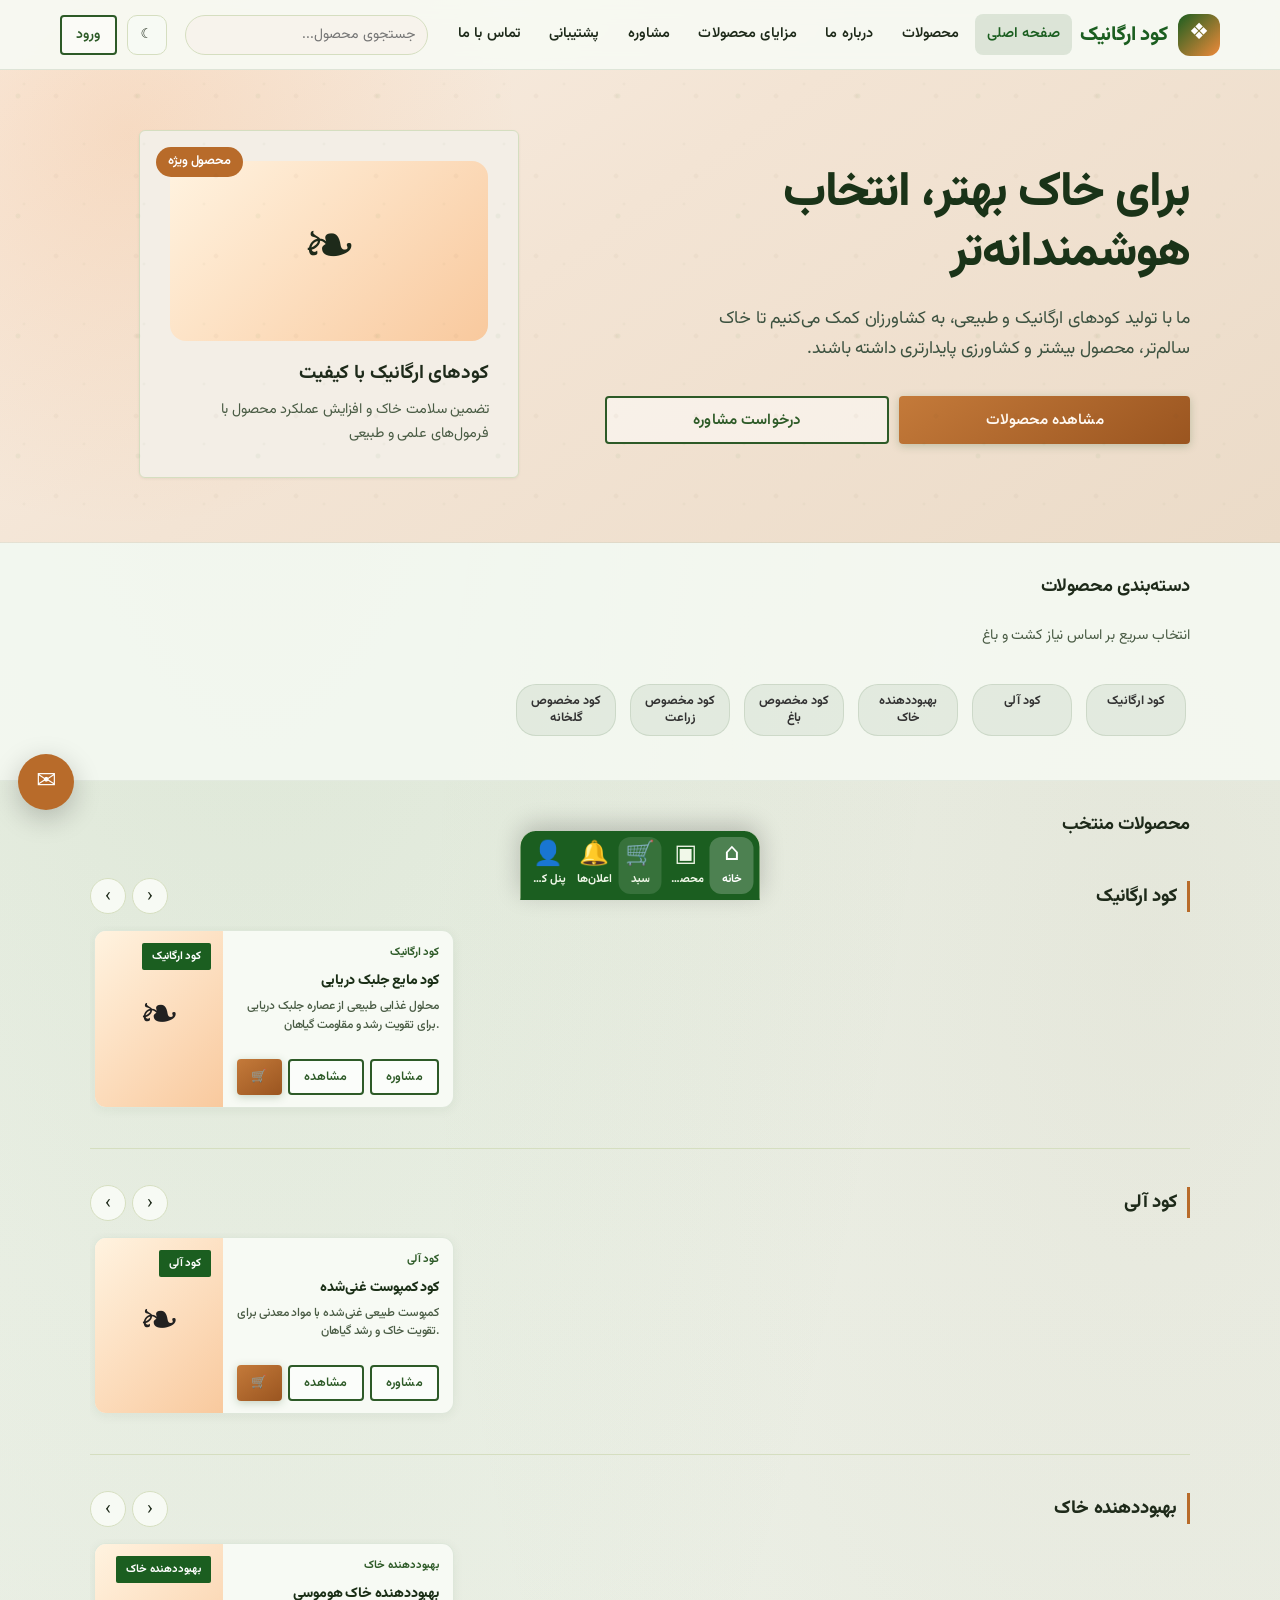
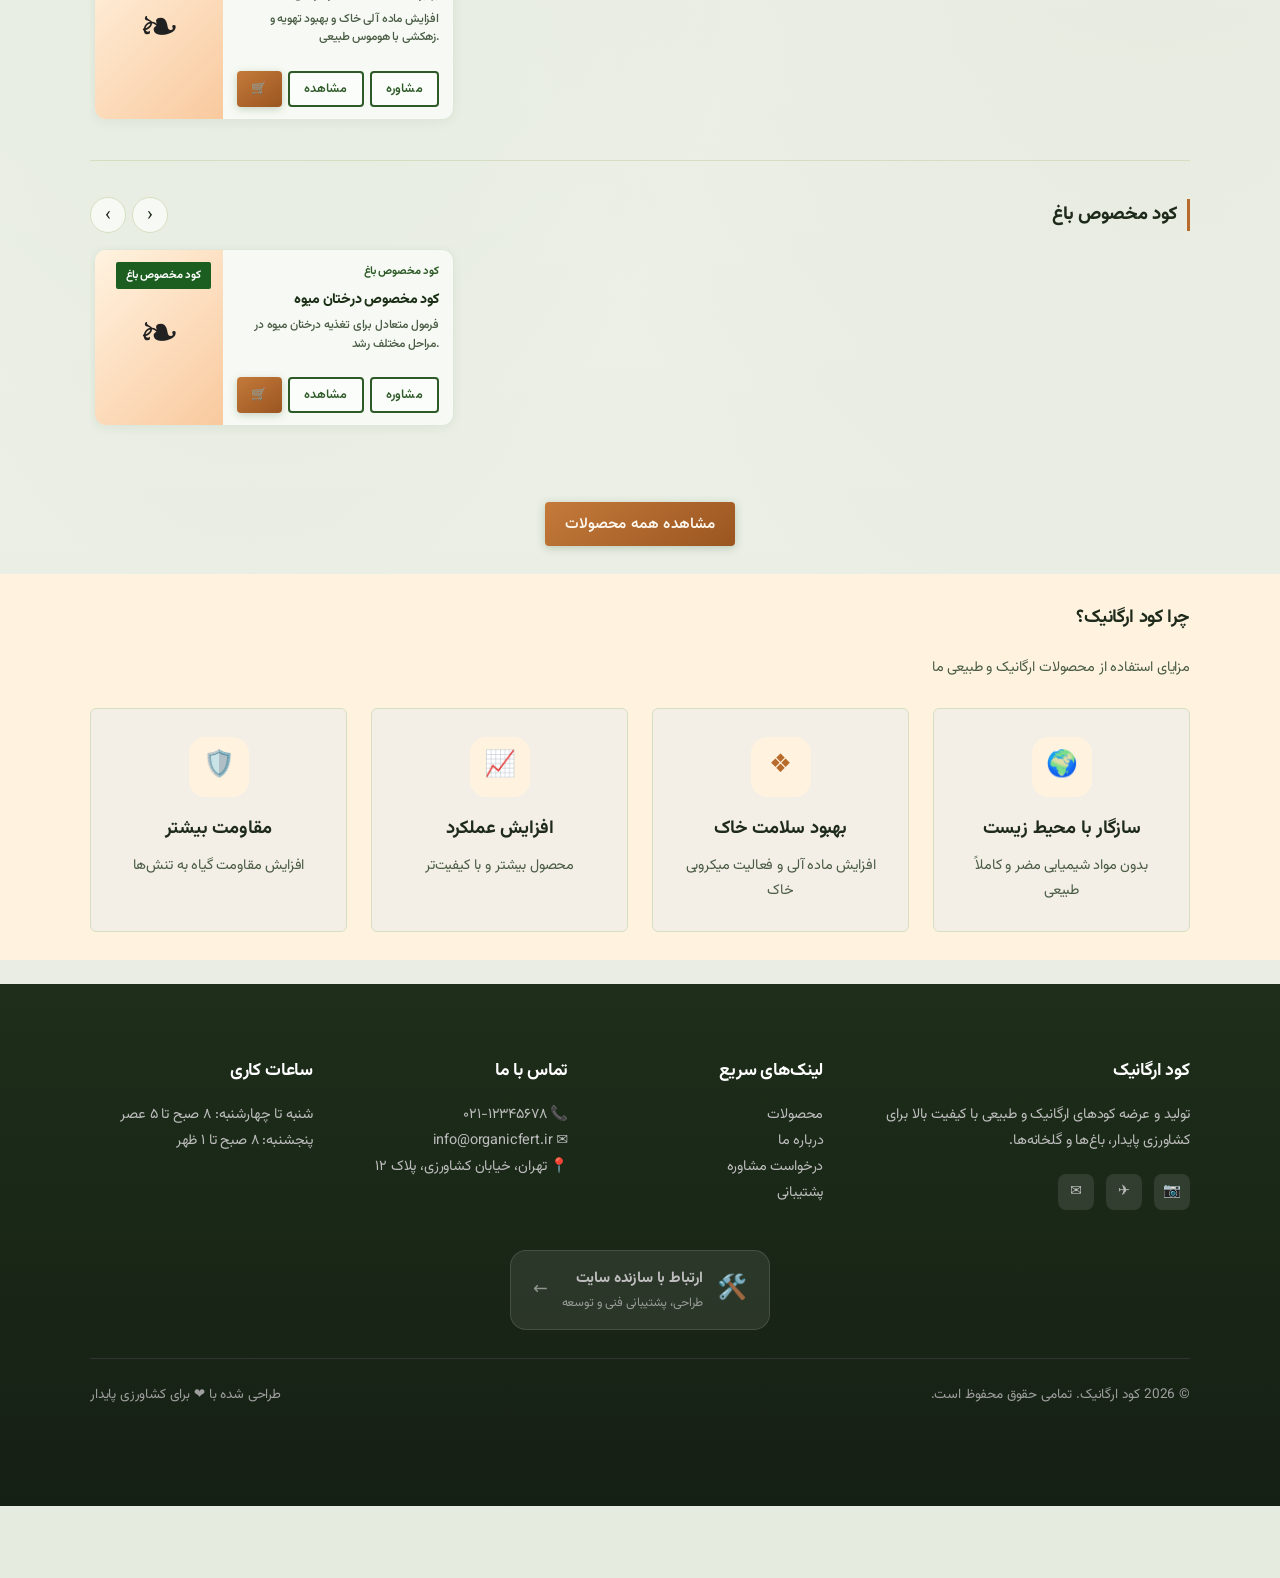
==== commit 336540fd: "بی" ====
--- a/index.html
+++ b/index.html
@@ -4026,11 +4026,1164 @@
   }
 }
 
+/* ========== الگوی فروشگاه ایرانی (دیجی‌کالا / RTL بازار) ========== */
+.iran-topbar {
+  background: #2a241c;
+  color: #e8e0d5;
+  font-size: 0.8rem;
+  padding: 6px 0;
+}
+.iran-topbar .container {
+  display: flex;
+  justify-content: space-between;
+  align-items: center;
+  gap: 12px;
+  flex-wrap: wrap;
+}
+.iran-topbar a { color: #c8bfb0; }
+.iran-topbar a:hover { color: #fff; }
+
+/* دسته‌بندی دایره‌ای شبیه مارکت‌های ایرانی */
+.cat-tiles {
+  display: flex !important;
+  flex-wrap: nowrap !important;
+  gap: 14px !important;
+  overflow-x: auto;
+  padding: 8px 4px 16px;
+  -webkit-overflow-scrolling: touch;
+  scroll-snap-type: x mandatory;
+}
+.cat-tile {
+  flex: 0 0 auto !important;
+  width: 100px !important;
+  padding: 10px 8px !important;
+  border-radius: 16px !important;
+  scroll-snap-align: start;
+  background: var(--bg-card) !important;
+  border: 1px solid var(--border) !important;
+}
+.cat-tile-ico {
+  width: 52px;
+  height: 52px;
+  border-radius: 50%;
+  background: color-mix(in srgb, var(--primary) 12%, var(--bg));
+  display: flex !important;
+  align-items: center;
+  justify-content: center;
+  margin: 0 auto 8px;
+  font-size: 1.35rem !important;
+}
+.cat-tile strong {
+  font-size: 0.78rem !important;
+  display: block;
+  line-height: 1.35;
+}
+.cat-tile small { display: none; }
+
+/* نوار خدمات */
+.service-strip {
+  display: grid;
+  grid-template-columns: repeat(4, 1fr);
+  gap: 10px;
+  margin: 8px 0 28px;
+}
+.service-item {
+  background: var(--bg-card);
+  border: 1px solid var(--border);
+  border-radius: 10px;
+  padding: 14px 10px;
+  text-align: center;
+  font-size: 0.82rem;
+  font-weight: 600;
+  color: var(--text);
+}
+.service-item span {
+  display: block;
+  font-size: 1.4rem;
+  margin-bottom: 6px;
+}
+
+/* بردکرامب */
+.breadcrumb {
+  font-size: 0.85rem;
+  color: var(--text-muted);
+  margin-bottom: 16px;
+  display: flex;
+  flex-wrap: wrap;
+  gap: 6px;
+  align-items: center;
+}
+.breadcrumb a {
+  color: var(--primary);
+  cursor: pointer;
+}
+.breadcrumb .sep { opacity: 0.5; }
+
+/* هدر فشرده‌تر شبیه فروشگاه */
+.header .nav {
+  gap: 4px;
+}
+.header .nav a {
+  padding: 8px 12px;
+  border-radius: 8px;
+  font-size: 0.9rem;
+}
+.header .nav a.active {
+  background: color-mix(in srgb, var(--primary) 12%, transparent);
+  color: var(--primary);
+}
+
+@media (max-width: 768px) {
+  .service-strip {
+    grid-template-columns: 1fr 1fr;
+  }
+  .cat-tile {
+    width: 88px !important;
+  }
+  .iran-topbar {
+    font-size: 0.72rem;
+  }
+}
+
+/* ========== تمیز + دارک‌مود درست ========== */
+
+/* لایت: ظاهر مینیمال */
+html:not([data-theme="dark"]) {
+  --bg: #f5f5f5;
+  --bg-card: #ffffff;
+  --text: #212121;
+  --text-muted: #5f5f5f;
+  --border: #e5e5e5;
+}
+html:not([data-theme="dark"]) body {
+  background: var(--bg) !important;
+  color: var(--text) !important;
+}
+html:not([data-theme="dark"]) .header {
+  background: #fff !important;
+  border-bottom: 1px solid var(--border) !important;
+  box-shadow: none !important;
+}
+html:not([data-theme="dark"]) .hero {
+  background: #fff !important;
+  border-bottom: 1px solid #eee !important;
+}
+html:not([data-theme="dark"]) .section-cats {
+  background: #fff;
+  border-bottom: 1px solid #eee;
+}
+html:not([data-theme="dark"]) .cat-tile {
+  background: #f0f0f0 !important;
+  color: #333 !important;
+  border: none !important;
+}
+html:not([data-theme="dark"]) .cat-tile strong {
+  color: #333 !important;
+}
+html:not([data-theme="dark"]) .product-card {
+  background: #fff !important;
+  border: 1px solid #eee !important;
+  color: #212121 !important;
+}
+html:not([data-theme="dark"]) .product-card-body h3,
+html:not([data-theme="dark"]) .product-card h3 {
+  color: #111 !important;
+}
+html:not([data-theme="dark"]) .product-card-body p,
+html:not([data-theme="dark"]) .product-card p {
+  color: #555 !important;
+}
+
+/* دارک: متغیرها + پوشش کامل */
+html[data-theme="dark"] {
+  --bg: #0d0d0d;
+  --bg-card: #1a1a1a;
+  --text: #f0f0f0;
+  --text-muted: #a0a0a0;
+  --border: #2e2e2e;
+  --primary: #69f0ae;
+  --primary-dark: #00c853;
+  --primary-soft: #0d2818;
+}
+html[data-theme="dark"] body {
+  background: var(--bg) !important;
+  color: var(--text) !important;
+}
+html[data-theme="dark"] .header {
+  background: #141414 !important;
+  border-bottom: 1px solid var(--border) !important;
+  box-shadow: none !important;
+}
+html[data-theme="dark"] .header .logo,
+html[data-theme="dark"] .header .nav a {
+  color: #eee !important;
+}
+html[data-theme="dark"] .header .nav a:hover,
+html[data-theme="dark"] .header .nav a.active {
+  background: #222 !important;
+  color: #69f0ae !important;
+}
+html[data-theme="dark"] .mobile-menu {
+  background: #141414 !important;
+}
+html[data-theme="dark"] .mobile-menu a {
+  color: #eee !important;
+}
+html[data-theme="dark"] .hero {
+  background: #121212 !important;
+  border-bottom: 1px solid var(--border) !important;
+}
+html[data-theme="dark"] .hero-content h1 {
+  color: #f5f5f5 !important;
+}
+html[data-theme="dark"] .hero-content p {
+  color: #b0b0b0 !important;
+}
+html[data-theme="dark"] .hero-card {
+  background: #1a1a1a !important;
+  border-color: var(--border) !important;
+  color: var(--text) !important;
+}
+html[data-theme="dark"] .section-cats {
+  background: #121212 !important;
+  border-bottom: 1px solid var(--border) !important;
+}
+html[data-theme="dark"] .aparat-section-title,
+html[data-theme="dark"] .section-header h2 {
+  color: #f0f0f0 !important;
+}
+html[data-theme="dark"] .section-header p {
+  color: #a0a0a0 !important;
+  display: block !important;
+}
+html[data-theme="dark"] .cat-tile {
+  background: #242424 !important;
+  color: #eee !important;
+}
+html[data-theme="dark"] .cat-tile strong {
+  color: #eee !important;
+}
+html[data-theme="dark"] .cat-tile:hover {
+  background: #2e2e2e !important;
+}
+html[data-theme="dark"] .product-card {
+  background: #1a1a1a !important;
+  border-color: var(--border) !important;
+  color: #f0f0f0 !important;
+}
+html[data-theme="dark"] .product-card-body h3,
+html[data-theme="dark"] .product-card h3 {
+  color: #f5f5f5 !important;
+}
+html[data-theme="dark"] .product-card-body p,
+html[data-theme="dark"] .product-card p {
+  color: #b5b5b5 !important;
+}
+html[data-theme="dark"] .product-card-cat {
+  color: #81c784 !important;
+}
+html[data-theme="dark"] .product-card-img {
+  background: #222 !important;
+}
+html[data-theme="dark"] .btn-outline {
+  border-color: #69f0ae !important;
+  color: #69f0ae !important;
+  background: transparent !important;
+}
+html[data-theme="dark"] .btn-primary {
+  background: #00c853 !important;
+  color: #041208 !important;
+}
+html[data-theme="dark"] .modal {
+  background: #1a1a1a !important;
+  color: #f0f0f0 !important;
+  border: 1px solid var(--border);
+}
+html[data-theme="dark"] input,
+html[data-theme="dark"] select,
+html[data-theme="dark"] textarea {
+  background: #121212 !important;
+  border-color: var(--border) !important;
+  color: #f0f0f0 !important;
+}
+html[data-theme="dark"] .admin-layout,
+html[data-theme="dark"] .admin-sidebar,
+html[data-theme="dark"] .admin-content,
+html[data-theme="dark"] .dash-card,
+html[data-theme="dark"] .admin-ticket-card,
+html[data-theme="dark"] .admin-folder-card,
+html[data-theme="dark"] .form-card,
+html[data-theme="dark"] .benefit-card {
+  background: #1a1a1a !important;
+  color: #f0f0f0 !important;
+  border-color: var(--border) !important;
+}
+html[data-theme="dark"] .breadcrumb {
+  color: #a0a0a0 !important;
+}
+html[data-theme="dark"] .breadcrumb a {
+  color: #69f0ae !important;
+}
+html[data-theme="dark"] .footer {
+  background: #0a0a0a !important;
+  color: #cfcfcf !important;
+}
+html[data-theme="dark"] .quick-admin-bar {
+  background: #1a1a1a !important;
+  border-color: var(--border) !important;
+  color: #eee !important;
+}
+
+/* نمایش متن‌ها — دیگر پنهان نکن */
+.section-header p {
+  display: block !important;
+  color: var(--text-muted);
+  margin-top: 6px;
+  font-size: 0.9rem;
+}
+.aparat-section-title,
+.section-header h2 {
+  font-size: 1.15rem !important;
+  font-weight: 700 !important;
+  color: var(--text) !important;
+  text-align: right !important;
+}
+.section-header h2::after {
+  display: none !important;
+}
+.hidden {
+  display: none !important;
+}
+/* reveal همیشه دیده شود */
+.reveal {
+  opacity: 1 !important;
+  transform: none !important;
+}
+.iran-topbar,
+.trust-bar,
+.service-strip {
+  display: none !important;
+}
+
+.section { padding: 28px 0 !important; }
+.cat-tiles {
+  display: flex !important;
+  gap: 10px;
+  overflow-x: auto;
+  scrollbar-width: none;
+}
+.cat-tiles::-webkit-scrollbar { display: none; }
+.cat-tile {
+  flex: 0 0 auto;
+  min-width: 72px;
+  padding: 8px 14px !important;
+  border-radius: 20px !important;
+  cursor: pointer;
+}
+.cat-tile-ico { display: none !important; }
+.product-card {
+  border-radius: 12px !important;
+  box-shadow: none !important;
+}
+html:not([data-theme="dark"]) .product-card:hover {
+  box-shadow: 0 4px 14px rgba(0,0,0,0.08) !important;
+}
+
+/* ========== حس طبیعت — گرم، خاکی، زنده ========== */
+html:not([data-theme="dark"]) {
+  --bg: #eef2e9;
+  --bg-card: #f7faf4;
+  --text: #1e2a1a;
+  --text-muted: #4a5c45;
+  --border: #d5dec0;
+  --primary: #2d5a27;
+  --primary-dark: #1b3d18;
+  --primary-light: #4a7c43;
+  --brown: #6b4f3a;
+  --leaf: #5a8f4a;
+}
+html:not([data-theme="dark"]) body {
+  background:
+    radial-gradient(ellipse at 20% 0%, rgba(90, 140, 70, 0.12), transparent 50%),
+    radial-gradient(ellipse at 90% 30%, rgba(140, 110, 70, 0.08), transparent 45%),
+    linear-gradient(180deg, #e8efe3 0%, #eef2e9 40%, #e6ebe0 100%) !important;
+  color: var(--text) !important;
+}
+html:not([data-theme="dark"]) .header {
+  background: rgba(247, 250, 244, 0.92) !important;
+  border-bottom: 1px solid rgba(45, 90, 39, 0.12) !important;
+  backdrop-filter: blur(10px);
+}
+html:not([data-theme="dark"]) .hero {
+  background:
+    linear-gradient(135deg, rgba(232, 240, 225, 0.95) 0%, rgba(245, 240, 230, 0.9) 50%, rgba(235, 245, 230, 0.95) 100%) !important;
+  border-bottom: 1px solid rgba(45, 90, 39, 0.1) !important;
+  position: relative;
+}
+html:not([data-theme="dark"]) .hero::after {
+  content: "";
+  position: absolute;
+  inset: 0;
+  pointer-events: none;
+  opacity: 0.35;
+  background-image:
+    radial-gradient(circle at 15% 80%, rgba(76, 140, 60, 0.15) 0 2px, transparent 3px),
+    radial-gradient(circle at 70% 20%, rgba(120, 90, 50, 0.12) 0 1.5px, transparent 3px),
+    radial-gradient(circle at 40% 40%, rgba(90, 130, 70, 0.1) 0 1px, transparent 2px);
+  background-size: 120px 120px, 80px 80px, 60px 60px;
+}
+html:not([data-theme="dark"]) .hero-content h1 {
+  color: #1a3318 !important;
+  letter-spacing: -0.02em;
+}
+html:not([data-theme="dark"]) .hero-content p {
+  color: #3d5240 !important;
+}
+html:not([data-theme="dark"]) .section-cats {
+  background: rgba(247, 250, 244, 0.8) !important;
+  border-bottom: 1px solid rgba(45, 90, 39, 0.08) !important;
+}
+html:not([data-theme="dark"]) .cat-tile {
+  background: rgba(45, 90, 39, 0.08) !important;
+  color: #1e3a1a !important;
+  border: 1px solid rgba(45, 90, 39, 0.12) !important;
+}
+html:not([data-theme="dark"]) .cat-tile:hover {
+  background: rgba(45, 90, 39, 0.16) !important;
+  border-color: rgba(45, 90, 39, 0.25) !important;
+}
+html:not([data-theme="dark"]) .product-card {
+  background: #f7faf4 !important;
+  border: 1px solid rgba(45, 90, 39, 0.12) !important;
+  box-shadow: 0 2px 12px rgba(40, 70, 35, 0.06) !important;
+}
+html:not([data-theme="dark"]) .product-card:hover {
+  border-color: rgba(45, 90, 39, 0.28) !important;
+  box-shadow: 0 8px 24px rgba(40, 70, 35, 0.12) !important;
+}
+html:not([data-theme="dark"]) .product-card-body h3 {
+  color: #1a2e16 !important;
+}
+html:not([data-theme="dark"]) .product-card-body p {
+  color: #4a5c45 !important;
+}
+html:not([data-theme="dark"]) .product-card-cat {
+  color: #2d5a27 !important;
+}
+html:not([data-theme="dark"]) .btn-primary {
+  background: linear-gradient(145deg, #2d5a27, #3d7a35) !important;
+  color: #f5faf3 !important;
+  border: none !important;
+  box-shadow: 0 2px 8px rgba(45, 90, 39, 0.25) !important;
+}
+html:not([data-theme="dark"]) .btn-primary:hover {
+  filter: brightness(1.06);
+  box-shadow: 0 4px 14px rgba(45, 90, 39, 0.35) !important;
+}
+html:not([data-theme="dark"]) .btn-outline {
+  border-color: #2d5a27 !important;
+  color: #2d5a27 !important;
+  background: rgba(255,255,255,0.5) !important;
+}
+html:not([data-theme="dark"]) .footer {
+  background: linear-gradient(180deg, #1e2e1a 0%, #152014 100%) !important;
+  color: #d4e0d0 !important;
+}
+
+/* دارک طبیعت: جنگل شب */
+html[data-theme="dark"] {
+  --bg: #0c120e;
+  --bg-card: #152019;
+  --text: #e4eee0;
+  --text-muted: #9bb090;
+  --border: #243328;
+  --primary: #7cbf6e;
+}
+html[data-theme="dark"] body {
+  background:
+    radial-gradient(ellipse at 10% 0%, rgba(60, 100, 50, 0.15), transparent 45%),
+    #0c120e !important;
+  color: var(--text) !important;
+}
+html[data-theme="dark"] .header {
+  background: rgba(18, 28, 20, 0.95) !important;
+  border-bottom-color: #243328 !important;
+}
+html[data-theme="dark"] .hero {
+  background: linear-gradient(160deg, #121c14 0%, #0e1610 100%) !important;
+}
+html[data-theme="dark"] .product-card {
+  background: #152019 !important;
+  border-color: #2a3d2e !important;
+}
+html[data-theme="dark"] .cat-tile {
+  background: #1a281c !important;
+  color: #d0e0c8 !important;
+}
+html[data-theme="dark"] .btn-primary {
+  background: linear-gradient(145deg, #3d7a35, #5a9f4a) !important;
+  color: #0a1008 !important;
+}
+
+/* بافت نرم طبیعت روی کارت‌ها */
+.product-card-img {
+  background:
+    linear-gradient(160deg, rgba(90, 130, 70, 0.08), rgba(120, 100, 60, 0.06)) !important;
+}
+.section-header h2,
+.aparat-section-title {
+  color: var(--text) !important;
+}
+
+/* ========== تم و انیمیشن فصلی — دل‌باز و زیبا ========== */
+#seasonFxLayer {
+  position: fixed;
+  inset: 0;
+  pointer-events: none;
+  z-index: 99980;
+  overflow: hidden;
+}
+
+/* ذرات نرم شناور */
+.fx-mote {
+  position: absolute;
+  border-radius: 50%;
+  pointer-events: none;
+  will-change: transform, opacity;
+  animation: mote-drift linear forwards;
+}
+@keyframes mote-drift {
+  0% { transform: translate3d(0, 0, 0) scale(0.6); opacity: 0; }
+  12% { opacity: 0.7; }
+  100% { transform: translate3d(var(--dx, 30px), var(--dy, 100vh), 0) scale(1); opacity: 0; }
+}
+
+/* هاله نرم تمام‌صفحه */
+.fx-bloom {
+  position: absolute;
+  inset: -10%;
+  pointer-events: none;
+  animation: bloom-pulse 7s ease-in-out forwards;
+}
+@keyframes bloom-pulse {
+  0% { opacity: 0; transform: scale(0.92); }
+  25% { opacity: 0.55; }
+  55% { opacity: 0.4; }
+  100% { opacity: 0; transform: scale(1.08); }
+}
+
+/* بهار — سبز تازه و روشن */
+html[data-season="spring"] .hero {
+  background: linear-gradient(145deg, #eef8ec 0%, #f5faf3 40%, #e8f2e4 100%) !important;
+}
+html[data-theme="dark"][data-season="spring"] .hero {
+  background: linear-gradient(145deg, #101a12 0%, #0c140e 100%) !important;
+}
+html[data-season="spring"] {
+  --primary: #3d8b4a !important;
+}
+.fx-bloom.spring {
+  background: radial-gradient(ellipse at 50% 20%, rgba(129, 199, 132, 0.45), rgba(200, 230, 180, 0.15) 45%, transparent 70%);
+}
+.fx-mote.spring {
+  background: radial-gradient(circle, rgba(165, 214, 167, 0.95), rgba(76, 175, 80, 0.2));
+  box-shadow: 0 0 12px rgba(129, 199, 132, 0.5);
+}
+
+/* تابستان — طلایی گرم و باز */
+html[data-season="summer"] .hero {
+  background: linear-gradient(145deg, #fff9eb 0%, #fff3d6 45%, #fce8c0 100%) !important;
+}
+html[data-theme="dark"][data-season="summer"] .hero {
+  background: linear-gradient(145deg, #1a140c 0%, #120e08 100%) !important;
+}
+html[data-season="summer"] {
+  --primary: #d4a017 !important;
+}
+html[data-season="summer"] .btn-primary {
+  background: linear-gradient(145deg, #e6b422, #c4920a) !important;
+  color: #1a1205 !important;
+}
+.fx-bloom.summer {
+  background: radial-gradient(ellipse at 60% 15%, rgba(255, 236, 160, 0.55), rgba(255, 193, 7, 0.2) 40%, transparent 68%);
+}
+.fx-mote.summer {
+  background: radial-gradient(circle, rgba(255, 245, 200, 0.95), rgba(255, 193, 7, 0.25));
+  box-shadow: 0 0 16px rgba(255, 213, 79, 0.55);
+}
+
+/* پاییز — مسی و گرم */
+html[data-season="autumn"] .hero {
+  background: linear-gradient(145deg, #faf0e6 0%, #f3e4d4 45%, #ebdbc8 100%) !important;
+}
+html[data-theme="dark"][data-season="autumn"] .hero {
+  background: linear-gradient(145deg, #1a120e 0%, #120c0a 100%) !important;
+}
+html[data-season="autumn"] {
+  --primary: #b86b2a !important;
+}
+html[data-season="autumn"] .btn-primary {
+  background: linear-gradient(145deg, #c47a3a, #9a5520) !important;
+  color: #fff8f0 !important;
+}
+.fx-bloom.autumn {
+  background: radial-gradient(ellipse at 40% 10%, rgba(255, 180, 100, 0.35), rgba(180, 90, 40, 0.15) 45%, transparent 70%);
+}
+.fx-mote.autumn {
+  background: radial-gradient(circle, rgba(255, 183, 77, 0.9), rgba(191, 84, 30, 0.3));
+  box-shadow: 0 0 10px rgba(255, 152, 0, 0.35);
+  border-radius: 40% 60% 50% 50%;
+}
+
+/* زمستان — نقره‌ای آرام و عمیق */
+html[data-season="winter"] .hero {
+  background: linear-gradient(145deg, #eef3f7 0%, #e4ebf0 50%, #dce5ec 100%) !important;
+}
+html[data-theme="dark"][data-season="winter"] .hero {
+  background: linear-gradient(145deg, #0e1216 0%, #0a0e12 100%) !important;
+}
+html[data-season="winter"] {
+  --primary: #5a7d6a !important;
+}
+.fx-bloom.winter {
+  background: radial-gradient(ellipse at 50% 0%, rgba(220, 235, 250, 0.5), rgba(180, 200, 220, 0.12) 50%, transparent 72%);
+}
+.fx-mote.winter {
+  background: radial-gradient(circle, rgba(255, 255, 255, 0.95), rgba(200, 220, 240, 0.3));
+  box-shadow: 0 0 8px rgba(255, 255, 255, 0.5);
+}
+
+/* انتقال نرم فصل روی کل صفحه */
+html[data-season] .product-card {
+  transition: border-color 0.5s ease, box-shadow 0.5s ease;
+}
+html[data-season="spring"] .product-card:hover { box-shadow: 0 8px 28px rgba(76, 175, 80, 0.18) !important; }
+html[data-season="summer"] .product-card:hover { box-shadow: 0 8px 28px rgba(212, 160, 23, 0.2) !important; }
+html[data-season="autumn"] .product-card:hover { box-shadow: 0 8px 28px rgba(184, 107, 42, 0.2) !important; }
+html[data-season="winter"] .product-card:hover { box-shadow: 0 8px 28px rgba(100, 140, 160, 0.18) !important; }
+
+
+.fx-emoji {
+  position: absolute;
+  pointer-events: none;
+  will-change: transform, opacity;
+  animation: mote-drift linear forwards;
+  filter: drop-shadow(0 2px 4px rgba(0,0,0,0.12));
+  z-index: 1;
+}
+
+/* پنل مدیریت سریع — چیدمان منظم */
+.quick-admin-bar {
+  display: none;
+  flex-direction: column !important;
+  align-items: stretch !important;
+  gap: 8px !important;
+  padding: 12px 14px !important;
+  max-width: min(360px, calc(100vw - 24px)) !important;
+  border-radius: 14px !important;
+  right: 12px !important;
+  left: auto !important;
+  bottom: 12px !important;
+  box-shadow: 0 8px 28px rgba(0,0,0,0.18) !important;
+}
+.quick-admin-bar.visible {
+  display: flex !important;
+}
+.quick-admin-bar .qa-row {
+  display: flex;
+  flex-wrap: wrap;
+  gap: 6px;
+  align-items: center;
+}
+.quick-admin-bar .qa-row-title {
+  justify-content: space-between;
+  border-bottom: 1px solid rgba(128,128,128,0.2);
+  padding-bottom: 6px;
+  margin-bottom: 2px;
+}
+.quick-admin-bar .qa-label {
+  font-weight: 700;
+  font-size: 0.9rem;
+  width: auto !important;
+}
+.quick-admin-bar button,
+.quick-admin-bar select {
+  flex: 1 1 auto;
+  min-width: 0;
+  margin: 0 !important;
+  padding: 8px 10px !important;
+  font-size: 0.82rem !important;
+  border-radius: 8px !important;
+  text-align: center;
+}
+.quick-admin-bar select {
+  flex: 1 1 100%;
+}
+.quick-admin-bar .qa-minimize {
+  flex: 0 0 auto !important;
+  padding: 4px 10px !important;
+  font-size: 0.75rem !important;
+}
+@media (max-width: 480px) {
+  .quick-admin-bar {
+    max-width: calc(100vw - 16px) !important;
+    right: 8px !important;
+    bottom: 8px !important;
+  }
+}
+
+
+.header-search-wrap {
+  position: relative;
+  flex: 1 1 180px;
+  max-width: 320px;
+  margin: 0 10px;
+}
+.header-search {
+  width: 100%;
+  padding: 8px 12px;
+  border: 1px solid var(--border);
+  border-radius: 20px;
+  background: var(--bg-card);
+  color: var(--text);
+  font-family: inherit;
+  font-size: 0.88rem;
+}
+.header-search-results {
+  display: none;
+  position: absolute;
+  top: calc(100% + 6px);
+  right: 0;
+  left: 0;
+  background: var(--bg-card);
+  border: 1px solid var(--border);
+  border-radius: 12px;
+  box-shadow: 0 8px 24px rgba(0,0,0,0.12);
+  max-height: 320px;
+  overflow-y: auto;
+  z-index: 200;
+}
+.header-search-results.open { display: block; }
+.hsr-item {
+  display: block;
+  width: 100%;
+  text-align: right;
+  padding: 10px 12px;
+  border: none;
+  background: transparent;
+  cursor: pointer;
+  font-family: inherit;
+  color: var(--text);
+  border-bottom: 1px solid var(--border);
+}
+.hsr-item:hover { background: color-mix(in srgb, var(--primary) 10%, transparent); }
+.hsr-item strong { display: block; font-size: 0.9rem; }
+.hsr-item small { color: var(--text-muted); font-size: 0.75rem; }
+.cart-btn { position: relative; font-size: 1.1rem; }
+.cart-badge {
+  position: absolute;
+  top: -4px;
+  left: -4px;
+  min-width: 18px;
+  height: 18px;
+  border-radius: 9px;
+  background: #c62828;
+  color: #fff;
+  font-size: 0.7rem;
+  font-weight: 700;
+  align-items: center;
+  justify-content: center;
+  padding: 0 4px;
+}
+.product-trust-row {
+  display: flex;
+  flex-wrap: wrap;
+  gap: 8px;
+  margin: 16px 0;
+}
+.product-trust-row span {
+  background: color-mix(in srgb, var(--primary) 12%, var(--bg-card));
+  border: 1px solid var(--border);
+  border-radius: 20px;
+  padding: 6px 12px;
+  font-size: 0.8rem;
+  font-weight: 600;
+}
+.cart-page-item {
+  display: flex;
+  gap: 12px;
+  align-items: center;
+  padding: 12px;
+  border: 1px solid var(--border);
+  border-radius: 12px;
+  margin-bottom: 10px;
+  background: var(--bg-card);
+}
+.cart-page-item img {
+  width: 64px;
+  height: 64px;
+  object-fit: cover;
+  border-radius: 8px;
+  background: var(--border);
+}
+@media (max-width: 768px) {
+  .header-search-wrap {
+    order: 5;
+    flex: 1 1 100%;
+    max-width: none;
+    margin: 8px 0 0;
+  }
+  .header-inner { flex-wrap: wrap; }
+}
+
+/* رفع نمایش دکمه‌های کارت و سبد */
+.product-card-actions {
+  display: flex !important;
+  flex-wrap: wrap !important;
+  gap: 6px !important;
+  margin-top: 10px !important;
+  position: relative;
+  z-index: 2;
+}
+.product-card-actions .btn {
+  flex: 1 1 auto;
+  min-width: 0;
+  font-size: 0.78rem !important;
+  padding: 6px 8px !important;
+  white-space: nowrap;
+}
+.product-card-body {
+  overflow: visible !important;
+}
+.product-card {
+  overflow: hidden;
+}
+.product-card .product-card-body p {
+  display: -webkit-box;
+  -webkit-line-clamp: 2;
+  -webkit-box-orient: vertical;
+  overflow: hidden;
+}
+.header-inner {
+  display: flex;
+  align-items: center;
+  flex-wrap: wrap;
+  gap: 8px;
+}
+.cart-badge {
+  display: none;
+}
+.cart-badge[style*="flex"] {
+  display: flex !important;
+}
+.long-text, .detail-section, .product-meta-line {
+  overflow-wrap: anywhere;
+  word-break: break-word;
+}
+.admin-ticket-card .atc-preview {
+  overflow-wrap: anywhere;
+}
+
+.bottom-user-bar {
+  position: fixed;
+  bottom: 0;
+  left: 0;
+  right: 0;
+  z-index: 9000;
+  display: flex;
+  justify-content: space-around;
+  align-items: center;
+  gap: 4px;
+  padding: 8px 10px calc(8px + env(safe-area-inset-bottom, 0px));
+  background: var(--bg-card);
+  border-top: 1px solid var(--border);
+  box-shadow: 0 -4px 20px rgba(0,0,0,0.08);
+}
+.bub-item {
+  position: relative;
+  flex: 1;
+  display: flex;
+  flex-direction: column;
+  align-items: center;
+  gap: 2px;
+  border: none;
+  background: transparent;
+  color: var(--text);
+  font-family: inherit;
+  cursor: pointer;
+  padding: 6px 4px;
+  border-radius: 12px;
+}
+.bub-item:active, .bub-item:hover {
+  background: color-mix(in srgb, var(--primary) 12%, transparent);
+}
+.bub-ico { font-size: 1.35rem; line-height: 1; }
+.bub-label { font-size: 0.7rem; font-weight: 600; }
+.bub-badge {
+  position: absolute;
+  top: 2px;
+  left: 50%;
+  margin-left: 10px;
+  min-width: 16px;
+  height: 16px;
+  border-radius: 8px;
+  background: #c62828;
+  color: #fff;
+  font-size: 0.65rem;
+  font-weight: 700;
+  display: none;
+  align-items: center;
+  justify-content: center;
+  padding: 0 4px;
+}
+body { padding-bottom: 72px !important; }
+.fab-stack { bottom: 78px !important; }
+.quick-admin-bar { bottom: 78px !important; }
+.quick-admin-fab { bottom: 78px !important; }
+@media (min-width: 900px) {
+  .bottom-user-bar {
+    max-width: 420px;
+    left: 50%;
+    right: auto;
+    transform: translateX(-50%);
+    border-radius: 16px 16px 0 0;
+    border: 1px solid var(--border);
+    border-bottom: none;
+  }
+}
+
+/* سبد درخواست واضح در پایین */
+.bottom-user-bar {
+  background: #1b5e20 !important;
+  border-top: none !important;
+  box-shadow: 0 -6px 24px rgba(0,0,0,0.2) !important;
+}
+.bottom-user-bar .bub-item {
+  color: #f1f8e9 !important;
+}
+.bottom-user-bar .bub-label {
+  font-size: 0.72rem !important;
+  font-weight: 700 !important;
+}
+.bottom-user-bar .bub-ico {
+  font-size: 1.5rem !important;
+}
+.bub-cart {
+  background: rgba(255,255,255,0.12) !important;
+}
+
+/* نوار پایین استاندارد: خانه، محصولات، سبد، اعلان، کاربر، مدیریت */
+.bottom-user-bar {
+  gap: 2px;
+  padding: 6px 6px calc(6px + env(safe-area-inset-bottom, 0px));
+}
+.bottom-user-bar .bub-item {
+  min-width: 0;
+  gap: 3px;
+  transition: background 0.2s ease, transform 0.2s ease;
+}
+.bottom-user-bar .bub-item .bub-label {
+  white-space: nowrap;
+  overflow: hidden;
+  text-overflow: ellipsis;
+  max-width: 100%;
+}
+.bottom-user-bar .bub-item.active {
+  background: rgba(255, 255, 255, 0.22) !important;
+  color: #fff !important;
+}
+.bottom-user-bar .bub-item.active .bub-ico {
+  transform: translateY(-1px);
+}
+.bottom-user-bar .bub-item:focus-visible {
+  outline: 2px solid #fff;
+  outline-offset: -2px;
+}
+.bub-admin {
+  background: rgba(255, 255, 255, 0.18) !important;
+}
+@media (max-width: 420px) {
+  .bottom-user-bar .bub-label { font-size: 0.62rem !important; }
+  .bottom-user-bar .bub-ico { font-size: 1.25rem !important; }
+}
+@media (min-width: 900px) {
+  .bottom-user-bar { max-width: 620px; }
+}
+
+/* ==================== نظرات محصول ==================== */
+.comments-section {
+  margin-top: 40px;
+}
+.comments-head {
+  display: flex;
+  flex-wrap: wrap;
+  align-items: center;
+  gap: 12px;
+  justify-content: space-between;
+  margin-bottom: 18px;
+}
+.comments-rating {
+  display: flex;
+  align-items: center;
+  gap: 8px;
+  font-weight: 700;
+  color: var(--text-muted);
+}
+.comment-form {
+  background: var(--bg-card);
+  border: 1px solid var(--border);
+  border-radius: 14px;
+  padding: 18px;
+  margin-bottom: 22px;
+}
+.comment-form textarea {
+  min-height: 90px;
+}
+.star-picker {
+  display: flex;
+  flex-direction: row-reverse;
+  justify-content: flex-end;
+  gap: 4px;
+}
+.star-picker button {
+  background: none;
+  border: none;
+  cursor: pointer;
+  font-size: 1.5rem;
+  line-height: 1;
+  color: var(--border);
+  padding: 0 2px;
+}
+.star-picker button.on {
+  color: #f0a500;
+}
+.comment-list {
+  display: flex;
+  flex-direction: column;
+  gap: 14px;
+}
+.comment-card {
+  background: var(--bg-card);
+  border: 1px solid var(--border);
+  border-radius: 14px;
+  padding: 16px 18px;
+}
+.comment-card.pending {
+  border-style: dashed;
+  opacity: 0.9;
+}
+.comment-top {
+  display: flex;
+  flex-wrap: wrap;
+  align-items: center;
+  gap: 10px;
+  margin-bottom: 8px;
+}
+.comment-author {
+  font-weight: 700;
+}
+.comment-date {
+  font-size: 0.8rem;
+  color: var(--text-muted);
+}
+.comment-stars {
+  color: #f0a500;
+  letter-spacing: 2px;
+}
+.comment-text {
+  line-height: 1.9;
+  overflow-wrap: anywhere;
+}
+.comment-replies {
+  margin-top: 12px;
+  display: flex;
+  flex-direction: column;
+  gap: 10px;
+  border-right: 3px solid var(--primary-soft);
+  padding-right: 14px;
+}
+.comment-reply {
+  background: var(--primary-soft);
+  border-radius: 10px;
+  padding: 10px 14px;
+}
+.comment-reply .who {
+  font-weight: 700;
+  font-size: 0.85rem;
+  color: var(--primary);
+  display: block;
+  margin-bottom: 4px;
+}
+.comment-admin-tools {
+  display: flex;
+  flex-wrap: wrap;
+  gap: 8px;
+  margin-top: 12px;
+}
+.comment-empty {
+  background: var(--bg-card);
+  border: 1px dashed var(--border);
+  border-radius: 14px;
+  padding: 26px;
+  text-align: center;
+  color: var(--text-muted);
+}
+
+/* میان‌برهای سریع داشبورد */
+.admin-quick-actions {
+  display: flex;
+  flex-wrap: wrap;
+  gap: 8px;
+  margin: 0 0 20px;
+}
+
+/* نشان عددی کنار آیتم‌های منوی پنل مدیریت */
+.admin-nav-badge {
+  display: inline-flex;
+  align-items: center;
+  justify-content: center;
+  min-width: 20px;
+  height: 20px;
+  padding: 0 6px;
+  border-radius: 10px;
+  background: #c62828;
+  color: #fff;
+  font-size: 0.7rem;
+  font-weight: 700;
+  vertical-align: middle;
+}
+
+/* دسترس‌پذیری: پرش به محتوا و حالت فوکوس واضح */
+.skip-link {
+  position: fixed;
+  top: -100px;
+  right: 16px;
+  z-index: 4000;
+  background: var(--primary);
+  color: #fff;
+  padding: 10px 18px;
+  border-radius: 8px;
+  font-weight: 700;
+  transition: top 0.2s ease;
+}
+.skip-link:focus {
+  top: 12px;
+}
+a:focus-visible,
+button:focus-visible,
+input:focus-visible,
+select:focus-visible,
+textarea:focus-visible,
+[tabindex]:focus-visible {
+  outline: 2px solid var(--primary);
+  outline-offset: 2px;
+}
 
 </style>
 
   </head>
   <body>
+    <a href="#app" class="skip-link" onclick="document.getElementById('app').focus()">پرش به محتوای اصلی</a>
     <!-- Public Header -->
     <header class="header" id="mainHeader">
       <div class="header-inner">
@@ -4038,7 +5191,7 @@
           <div class="logo-icon">❖</div>
           <span id="siteName" data-edit-key="companyName">کود ارگانیک</span>
         </a>
-        <nav class="nav" id="mainNav">
+        <nav class="nav" id="mainNav" aria-label="منوی اصلی">
           <a href="#home" data-page="home">صفحه اصلی</a>
           <a href="#products" data-page="products">محصولات</a>
           <a href="#about" data-page="about">درباره ما</a>
@@ -4047,12 +5200,16 @@
           <a href="#support" data-page="support">پشتیبانی</a>
           <a href="#contact" data-page="contact">تماس با ما</a>
         </nav>
+        <div class="header-search-wrap">
+          <input type="search" id="headerSearch" class="header-search" placeholder="جستجوی محصول..." autocomplete="off" oninput="onHeaderSearchInput()" onkeydown="if(event.key==='Enter'){event.preventDefault();submitHeaderSearch();}" />
+          <div class="header-search-results" id="headerSearchResults"></div>
+        </div>
         <div class="header-actions">
           <button class="btn-icon" id="themeToggle" title="تغییر حالت روشن/تاریک">☾</button>
           <div id="authArea">
             <button class="btn btn-outline btn-sm" id="loginBtn" onclick="openLoginModal()">ورود</button>
           </div>
-          <button class="btn-icon mobile-toggle" id="mobileToggle">☰</button>
+          <button class="btn-icon mobile-toggle" id="mobileToggle" aria-label="منو" aria-expanded="false" aria-controls="mobileMenu">☰</button>
         </div>
       </div>
       <div class="mobile-menu" id="mobileMenu">
@@ -4114,6 +5271,8 @@
         >
         <a
           href="#admin"
+          id="mobileAdminLink"
+          style="display: none"
           onclick="
             navigate('admin');
             closeMobile();
@@ -4124,7 +5283,7 @@
     </header>
 
     <!-- Main Content -->
-    <main id="app"></main>
+    <main id="app" tabindex="-1"></main>
 
     <!-- Footer -->
     <footer class="footer" id="mainFooter">
@@ -4190,20 +5349,27 @@
 
     <!-- Quick Admin Editing -->
     <div class="quick-admin-bar" id="quickAdminBar" aria-label="ابزار مدیریت سریع">
-      <span class="qa-label">مدیریت سریع</span>
-      <button type="button" onclick="toggleInlineEdit()">✎ ویرایش مستقیم</button>
-      <select id="quickSeasonSelect" onchange="quickChangeSeason(this.value)" title="تم فصلی">
-        <option value="auto">🗓️ خودکار</option>
-        <option value="spring">🌸 بهار</option>
-        <option value="summer">☼ تابستان</option>
-        <option value="autumn">🍂 پاییز</option>
-        <option value="winter">❄️ زمستان</option>
-      </select>
-      <button type="button" class="qa-save" onclick="saveInlineEdits()">☑ ذخیره</button>
-      <button type="button" onclick="cancelInlineEdits()">↶ لغو</button>
-      <button type="button" onclick="navigate('admin')">⚙ پنل</button>
-      <button type="button" class="qa-danger" onclick="logout()">⇦ خروج</button>
-      <button type="button" class="qa-minimize" onclick="minimizeQuickAdminBar()" title="کوچک شدن نوار">– کوچک شدن</button>
+      <div class="qa-row qa-row-title">
+        <span class="qa-label">مدیریت سریع</span>
+        <button type="button" class="qa-minimize" onclick="minimizeQuickAdminBar()" title="کوچک شدن">بستن</button>
+      </div>
+      <div class="qa-row">
+        <button type="button" onclick="toggleInlineEdit()">ویرایش مستقیم</button>
+        <select id="quickSeasonSelect" onchange="quickChangeSeason(this.value)" title="تم فصلی (خودکار=تقویم ایران)">
+          <option value="auto">خودکار (تقویم ایران)</option>
+          <option value="spring">بهار</option>
+          <option value="summer">تابستان</option>
+          <option value="autumn">پاییز</option>
+          <option value="winter">زمستان</option>
+          <option value="off">خاموش</option>
+        </select>
+      </div>
+      <div class="qa-row">
+        <button type="button" class="qa-save" onclick="saveInlineEdits()">ذخیره</button>
+        <button type="button" onclick="cancelInlineEdits()">لغو</button>
+        <button type="button" onclick="navigate('admin')">پنل کامل</button>
+        <button type="button" class="qa-danger" onclick="logout()">خروج</button>
+      </div>
     </div>
     <button type="button" class="quick-admin-fab" id="quickAdminFab" onclick="expandQuickAdminBar()" title="باز کردن مدیریت سریع" aria-label="باز کردن مدیریت سریع">⚙</button>
     <div class="admin-edit-hint" id="adminEditHint">
@@ -4289,7 +5455,7 @@
         </div>
       </div>
     </div>
-
+    
     <!-- User profile modal -->
     <div class="modal-overlay" id="userProfileModal">
       <div class="modal" style="max-width:440px;">
@@ -4375,9 +5541,91 @@
     </div>
 
     <!-- Toast -->
+    
+    <!-- نوار پایین: خانه + محصولات + سبد + اعلان + پنل کاربر + پنل مدیریت -->
+    <nav class="bottom-user-bar" id="bottomUserBar" aria-label="منوی اصلی پایین">
+      <button type="button" class="bub-item" id="bubHome" data-page="home" onclick="navigate('home')" title="صفحه اصلی">
+        <span class="bub-ico" aria-hidden="true">⌂</span>
+        <span class="bub-label">خانه</span>
+      </button>
+      <button type="button" class="bub-item" id="bubProducts" data-page="products" onclick="navigate('products')" title="محصولات">
+        <span class="bub-ico" aria-hidden="true">▣</span>
+        <span class="bub-label">محصولات</span>
+      </button>
+      <button type="button" class="bub-item bub-cart" id="bubCart" data-page="cart" onclick="navigate('cart')" title="سبد درخواست">
+        <span class="bub-ico" aria-hidden="true">🛒</span>
+        <span class="bub-label">سبد</span>
+        <span class="cart-badge bub-badge" id="cartBadge" style="display:none">0</span>
+      </button>
+      <button type="button" class="bub-item" id="bubNotif" onclick="openNotifications()" title="اعلان‌ها">
+        <span class="bub-ico" aria-hidden="true">🔔</span>
+        <span class="bub-label">اعلان‌ها</span>
+        <span class="cart-badge bub-badge" id="notifBadge" style="display:none">0</span>
+      </button>
+      <button type="button" class="bub-item" id="bottomUserBtn" onclick="onBottomUserClick()" title="پنل کاربری">
+        <span class="bub-ico" aria-hidden="true">👤</span>
+        <span class="bub-label">پنل کاربری</span>
+      </button>
+      <button type="button" class="bub-item bub-admin" id="bubAdmin" data-page="admin" onclick="navigate('admin')" title="پنل مدیریت" style="display:none">
+        <span class="bub-ico" aria-hidden="true">⚙</span>
+        <span class="bub-label">مدیریت</span>
+        <span class="cart-badge bub-badge" id="adminTaskBadge" style="display:none">0</span>
+      </button>
+    </nav>
+
+    <div class="modal-overlay" id="notificationsModal">
+      <div class="modal" style="max-width:480px;">
+        <div class="modal-header"><h3>اعلان‌ها</h3><button class="modal-close" onclick="closeModal('notificationsModal')">×</button></div>
+        <div class="modal-body" id="notificationsBody"></div>
+      </div>
+    </div>
+
+    <div class="modal-overlay" id="blockedUserModal">
+      <div class="modal" style="max-width:420px;text-align:center;">
+        <div class="modal-body" style="padding:28px;">
+          <div style="font-size:3rem;margin-bottom:12px;">⛔</div>
+          <h3 style="margin-bottom:10px;">دسترسی محدود شده</h3>
+          <p id="blockedUserMsg" style="color:var(--text-muted);margin-bottom:20px;">حساب شما مسدود یا حذف شده است.</p>
+          <button class="btn btn-primary" onclick="acknowledgeBlocked()">متوجه شدم</button>
+        </div>
+      </div>
+    </div>
+
     <div class="toast-container" id="toastContainer"></div>
 
-    <script>
+
+
+    <!-- فرانت ماژولار: هر بخش یک فایل -->
+
+
+
+  <script>
+
+/* ===== core/api.js ===== */
+
+      // ==================== PHP API BRAIN ====================
+      const API_BASE = "api";
+      window.__USE_PHP_API = true;
+
+      async function apiFetch(path, options = {}) {
+        const opts = Object.assign(
+          { credentials: "same-origin", headers: { "Content-Type": "application/json" } },
+          options,
+        );
+        const res = await fetch(API_BASE + "/" + path, opts);
+        let data = null;
+        try {
+          data = await res.json();
+        } catch (e) {
+          data = { ok: false, error: "پاسخ نامعتبر سرور" };
+        }
+        return data;
+      }
+
+
+
+/* ===== core/data.js ===== */
+/* ARCH_ENSURE_PRODUCTS */
 // ==================== DATA & STORAGE ====================
       const STORAGE_KEY = "naturalFertilizerDB";
 
@@ -4639,18 +5887,23 @@
           },
         ],
         quickLinks: [],
+        carts: {},
+        notifications: [],
+        userVisits: {},
         consultations: [],
         tickets: [],
+        comments: [],
         activityLog: [],
         currentUser: null,
       };
 
       function loadDB() {
+        // همگام اولیه از local تا API برسد
         try {
           const raw = localStorage.getItem(STORAGE_KEY);
           if (raw) {
             const data = JSON.parse(raw);
-            const merged = {
+            return {
               ...defaultData,
               ...data,
               settings: { ...defaultData.settings, ...data.settings },
@@ -4658,64 +5911,70 @@
               categories: Array.isArray(data.categories) && data.categories.length
                 ? data.categories
                 : (defaultData.categories || []),
+              comments: Array.isArray(data.comments) ? data.comments : [],
             };
-            // migrate products media fields
-            if (Array.isArray(merged.products)) {
-              merged.products = merged.products.map((p) => ({
-                ...p,
-                images: Array.isArray(p.images)
-                  ? p.images
-                  : p.image
-                    ? [p.image]
-                    : [],
-                video: p.video || "",
-              }));
-            }
-            // migrate users: first admin -> owner if no owner; permissions array
-            if (Array.isArray(merged.users)) {
-              const hasOwner = merged.users.some((u) => u.role === "owner");
-              merged.users = merged.users.map((u, i) => {
-                let role = u.role;
-                if (!hasOwner && role === "admin" && i === 0) role = "owner";
-                return {
-                  ...u,
-                  role,
-                  permissions: Array.isArray(u.permissions)
-                    ? u.permissions
-                    : role === "admin"
-                      ? ["dashboard","products","support","users","settings","activity","quick_admin","inline_edit","pages_edit","media","hero_feature","about_image"]
-                      : [],
-                };
-              });
-            }
-            // migrate currentUser permissions
-            if (merged.currentUser) {
-              const full = merged.users.find((u) => u.id === merged.currentUser.id);
-              if (full) {
-                merged.currentUser.role = full.role;
-                merged.currentUser.permissions = full.permissions || [];
-              }
-            }
+          }
+        } catch (e) {}
+        return JSON.parse(JSON.stringify(defaultData));
+      }
+
+      async function loadDBFromServer() {
+        try {
+          const res = await apiFetch("init.php");
+          if (res && res.ok && res.data) {
+            const data = res.data;
+            const merged = {
+              ...defaultData,
+              ...data,
+              settings: { ...defaultData.settings, ...(data.settings || {}) },
+              stats: { ...defaultData.stats, ...(data.stats || {}) },
+              categories: Array.isArray(data.categories) ? data.categories : defaultData.categories,
+              comments: Array.isArray(data.comments) ? data.comments : [],
+              currentUser: data.currentUser || null,
+            };
+            try {
+              localStorage.setItem(STORAGE_KEY, JSON.stringify(merged));
+            } catch (e) {}
             return merged;
           }
         } catch (e) {
-          console.error(e);
-        }
-        return JSON.parse(JSON.stringify(defaultData));
+          console.warn("PHP API offline, local mode", e);
+        }
+        return loadDB();
       }
 
       function saveDB(db) {
-        localStorage.setItem(STORAGE_KEY, JSON.stringify(db));
+        try {
+          localStorage.setItem(STORAGE_KEY, JSON.stringify(db));
+        } catch (e) {
+          console.warn("localStorage full", e);
+        }
+        if (window.__USE_PHP_API && db && (db.currentUser && (db.currentUser.role === "owner" || db.currentUser.role === "admin"))) {
+          apiFetch("sync.php", { method: "POST", body: JSON.stringify(db) }).then((res) => {
+            if (res && !res.ok) console.warn("sync failed", res.error);
+          }).catch(() => {});
+        }
       }
 
       let DB = loadDB();
 
+
+
+/* ===== core/utils.js ===== */
       // ==================== UTILITIES ====================
       function escapeHtml(text) {
         if (!text) return "";
         const div = document.createElement("div");
         div.textContent = text;
         return div.innerHTML;
+      }
+
+      /** آماده‌سازی یک مقدار متنی برای قرار گرفتن داخل رشته تک‌کوتیشن در onclick */
+      function jsArg(value) {
+        return escapeHtml(String(value ?? "").replace(/\\/g, "\\\\").replace(/'/g, "\\'")).replace(
+          /"/g,
+          "&quot;",
+        );
       }
 
       function showToast(msg, type = "success") {
@@ -4739,16 +5998,320 @@
         saveDB(DB);
       }
 
+      /** تبدیل میلادی → ماه شمسی (۱..۱۲) */
+      function getJalaliMonthDay(date) {
+        const gy = date.getFullYear();
+        const gm = date.getMonth() + 1;
+        const gd = date.getDate();
+        const g_d_m = [0, 31, 59, 90, 120, 151, 181, 212, 243, 273, 304, 334];
+        const gy2 = gm > 2 ? gy + 1 : gy;
+        let days =
+          355666 +
+          365 * gy +
+          Math.floor((gy2 + 3) / 4) -
+          Math.floor((gy2 + 99) / 100) +
+          Math.floor((gy2 + 399) / 400) +
+          gd +
+          g_d_m[gm - 1];
+        let jy = -1595 + 33 * Math.floor(days / 12053);
+        days %= 12053;
+        jy += 4 * Math.floor(days / 1461);
+        days %= 1461;
+        if (days > 365) {
+          jy += Math.floor((days - 1) / 365);
+          days = (days - 1) % 365;
+        }
+        const jm = days < 186 ? 1 + Math.floor(days / 31) : 7 + Math.floor((days - 186) / 30);
+        const jd = 1 + (days < 186 ? days % 31 : (days - 186) % 30);
+        return { jy: jy, jm: jm, jd: jd };
+      }
+
+      /** تم خودکار بر اساس فصل تقویم ایران */
       function getSeason() {
-        if (DB.settings.seasonalMode === "manual")
-          return DB.settings.manualSeason;
-        const m = new Date().getMonth() + 1;
-        if (m >= 3 && m <= 5) return "spring";
-        if (m >= 6 && m <= 8) return "summer";
-        if (m >= 9 && m <= 11) return "autumn";
+        if (DB.settings && DB.settings.seasonalMode === "manual")
+          return DB.settings.manualSeason || "spring";
+        if (DB.settings && DB.settings.seasonalMode === "off") return "spring";
+        const { jm } = getJalaliMonthDay(new Date());
+        // فروردین–خرداد بهار | تیر–شهریور تابستان | مهر–آذر پاییز | دی–اسفند زمستان
+        if (jm >= 1 && jm <= 3) return "spring";
+        if (jm >= 4 && jm <= 6) return "summer";
+        if (jm >= 7 && jm <= 9) return "autumn";
         return "winter";
       }
 
+
+
+      function getCartKey() {
+        if (DB.currentUser && DB.currentUser.id)
+          return "u_" + DB.currentUser.id;
+        let g = localStorage.getItem("guest_cart_id");
+        if (!g) {
+          g = "g_" + Date.now() + "_" + Math.floor(Math.random() * 9999);
+          localStorage.setItem("guest_cart_id", g);
+        }
+        return g;
+      }
+
+      function getCart() {
+        if (!DB.carts) DB.carts = {};
+        const k = getCartKey();
+        if (!DB.carts[k]) {
+          DB.carts[k] = {
+            key: k,
+            userId: DB.currentUser ? DB.currentUser.id : null,
+            userLabel: DB.currentUser ? DB.currentUser.name || DB.currentUser.email : "مهمان",
+            items: [],
+            updatedAt: new Date().toLocaleString("fa-IR"),
+          };
+        }
+        return DB.carts[k];
+      }
+
+      function cartItemCount() {
+        const c = getCart();
+        return (c.items || []).reduce((s, it) => s + (it.qty || 1), 0);
+      }
+
+      function updateCartBadge() {
+        const el = document.getElementById("cartBadge");
+        if (!el) return;
+        const n = cartItemCount();
+        el.textContent = n > 0 ? String(n) : "";
+        el.style.display = n > 0 ? "flex" : "none";
+      }
+
+      window.addToCart = function (productId) {
+        const p = (DB.products || []).find((x) => x.id == productId);
+        if (!p) {
+          showToast("محصول یافت نشد", "error");
+          return;
+        }
+        const cart = getCart();
+        const existing = cart.items.find((it) => it.productId == productId);
+        if (existing) existing.qty = (existing.qty || 1) + 1;
+        else
+          cart.items.push({
+            productId: p.id,
+            name: p.name,
+            category: p.category || "",
+            image: (p.images && p.images[0]) || p.image || "",
+            qty: 1,
+            addedAt: new Date().toLocaleString("fa-IR"),
+          });
+        cart.userId = DB.currentUser ? DB.currentUser.id : null;
+        cart.userLabel = DB.currentUser ? DB.currentUser.name || DB.currentUser.email : "مهمان";
+        cart.updatedAt = new Date().toLocaleString("fa-IR");
+        DB.carts[getCartKey()] = cart;
+        saveDB(DB);
+        updateCartBadge();
+        showToast("به سبد درخواست اضافه شد");
+        logActivity("افزودن به سبد", p.name);
+      };
+
+      window.removeFromCart = function (productId) {
+        const cart = getCart();
+        cart.items = cart.items.filter((it) => it.productId != productId);
+        cart.updatedAt = new Date().toLocaleString("fa-IR");
+        saveDB(DB);
+        updateCartBadge();
+        if (typeof renderCart === "function") renderCart();
+        else render();
+      };
+
+      window.changeCartQty = function (productId, delta) {
+        const cart = getCart();
+        const it = cart.items.find((x) => x.productId == productId);
+        if (!it) return;
+        it.qty = Math.max(1, (it.qty || 1) + delta);
+        cart.updatedAt = new Date().toLocaleString("fa-IR");
+        saveDB(DB);
+        updateCartBadge();
+        if (typeof renderCart === "function") renderCart();
+      };
+
+
+      function mergeGuestCartToUser() {
+        if (!DB.currentUser || !DB.carts) return;
+        const guestId = localStorage.getItem("guest_cart_id");
+        if (!guestId || !DB.carts[guestId]) return;
+        const userKey = "u_" + DB.currentUser.id;
+        const guest = DB.carts[guestId];
+        if (!guest.items || !guest.items.length) return;
+        if (!DB.carts[userKey]) {
+          DB.carts[userKey] = {
+            key: userKey,
+            userId: DB.currentUser.id,
+            userLabel: DB.currentUser.name || DB.currentUser.email,
+            items: [],
+            updatedAt: new Date().toLocaleString("fa-IR"),
+          };
+        }
+        const target = DB.carts[userKey];
+        guest.items.forEach((git) => {
+          const ex = target.items.find((x) => x.productId == git.productId);
+          if (ex) ex.qty = (ex.qty || 1) + (git.qty || 1);
+          else target.items.push(git);
+        });
+        target.userLabel = DB.currentUser.name || DB.currentUser.email;
+        target.updatedAt = new Date().toLocaleString("fa-IR");
+        delete DB.carts[guestId];
+        localStorage.removeItem("guest_cart_id");
+        saveDB(DB);
+        try { updateCartBadge(); } catch (e) {}
+      }
+
+
+      function updateNotifBadge() {
+        const el = document.getElementById("notifBadge");
+        if (!el) return;
+        const uid = DB.currentUser ? String(DB.currentUser.id) : "guest";
+        const list = visibleNotifications();
+        const unread = list.filter((n) => {
+          const read = n.readBy || [];
+          return !read.includes(uid);
+        }).length;
+        el.textContent = unread > 0 ? String(unread) : "";
+        el.style.display = unread > 0 ? "flex" : "none";
+      }
+
+      /** نوار پایین: حالت فعال، دکمه مدیریت و شمارنده کارهای مدیریتی */
+      function updateBottomBar() {
+        const hash = (window.location.hash.slice(1) || "home").split("/")[0];
+        const staff = isStaff();
+        document.querySelectorAll(".bottom-user-bar .bub-item").forEach((btn) => {
+          const page = btn.dataset.page;
+          const active = !!page && (page === hash || (page === "products" && hash === "product"));
+          btn.classList.toggle("active", active);
+          if (active) btn.setAttribute("aria-current", "page");
+          else btn.removeAttribute("aria-current");
+        });
+        const adminBtn = document.getElementById("bubAdmin");
+        if (adminBtn) adminBtn.style.display = staff ? "flex" : "none";
+        const mobileAdminLink = document.getElementById("mobileAdminLink");
+        if (mobileAdminLink) mobileAdminLink.style.display = staff ? "" : "none";
+        const badge = document.getElementById("adminTaskBadge");
+        if (badge) {
+          const pending = staff ? adminPendingCount() : 0;
+          badge.textContent = pending > 0 ? String(pending) : "";
+          badge.style.display = pending > 0 ? "flex" : "none";
+        }
+      }
+
+      /** تعداد کارهای در انتظار رسیدگی مدیر (مشاوره جدید + تیکت باز + کامنت در انتظار) */
+      function adminPendingCount() {
+        const newConsults = (DB.consultations || []).filter((c) => c.status === "جدید").length;
+        const openTickets = (DB.tickets || []).filter(
+          (t) => t.status === "باز" || t.status === "در حال بررسی",
+        ).length;
+        const pendingComments = (DB.comments || []).filter((c) => c.status === "pending").length;
+        return newConsults + openTickets + pendingComments;
+      }
+
+      function trackVisit(page) {
+        if (!DB.userVisits) DB.userVisits = {};
+        const key = DB.currentUser ? "u_" + DB.currentUser.id : getCartKey();
+        if (!DB.userVisits[key]) DB.userVisits[key] = [];
+        DB.userVisits[key].unshift({
+          page: page || "home",
+          at: new Date().toLocaleString("fa-IR"),
+        });
+        if (DB.userVisits[key].length > 40) DB.userVisits[key].length = 40;
+        // no save every navigation to avoid lag - save periodically
+        try {
+          if (!window._visitSaveTimer) {
+            window._visitSaveTimer = setTimeout(() => {
+              window._visitSaveTimer = null;
+              saveDB(DB);
+            }, 2000);
+          }
+        } catch (e) {}
+      }
+
+      function checkBlockedUser() {
+        if (!DB.currentUser) return false;
+        const full = (DB.users || []).find((x) => x.id === DB.currentUser.id);
+        if (!full || full.status === "blocked" || full.status === "deleted") {
+          const msg = document.getElementById("blockedUserMsg");
+          if (msg) {
+            msg.textContent =
+              !full || full.status === "deleted"
+                ? "حساب شما توسط مدیریت حذف شده است و دیگر به سایت دسترسی ندارید."
+                : "حساب شما مسدود شده است. در صورت نیاز با پشتیبانی تماس بگیرید.";
+          }
+          DB.currentUser = null;
+          saveDB(DB);
+          try { hideQuickAdminBar(); } catch (e) {}
+          try { updateAuthUI(); } catch (e) {}
+          openModalById("blockedUserModal");
+          return true;
+        }
+        return false;
+      }
+
+      window.acknowledgeBlocked = function () {
+        closeModal("blockedUserModal");
+        navigate("home");
+      };
+
+      window.onBottomUserClick = function () {
+        if (!DB.currentUser) {
+          openLoginModal();
+          return;
+        }
+        openUserProfile();
+      };
+
+      /** اعلان‌های قابل مشاهده برای کاربر فعلی (عمومی + اعلان‌های شخصی خودش) */
+      function visibleNotifications() {
+        const uid = DB.currentUser ? DB.currentUser.id : null;
+        return (DB.notifications || []).filter(
+          (n) => !n.userId || (uid !== null && String(n.userId) === String(uid)),
+        );
+      }
+
+      /** ثبت اعلان؛ با userId اعلان فقط برای همان کاربر نمایش داده می‌شود */
+      function pushNotification({ title, body, userId = null }) {
+        if (!DB.notifications) DB.notifications = [];
+        DB.notifications.unshift({
+          id: Date.now() + Math.floor(Math.random() * 1000),
+          title,
+          body,
+          userId,
+          createdAt: new Date().toLocaleString("fa-IR"),
+          readBy: [],
+          author: DB.currentUser ? DB.currentUser.name : "سیستم",
+        });
+      }
+
+      window.openNotifications = function () {
+        const body = document.getElementById("notificationsBody");
+        if (!body) return;
+        const list = visibleNotifications().slice().sort((a, b) => (b.id || 0) - (a.id || 0));
+        const uid = DB.currentUser ? String(DB.currentUser.id) : "guest";
+        body.innerHTML = list.length
+          ? list
+              .map((n) => {
+                const read = (n.readBy || []).includes(uid);
+                return `<article class="admin-ticket-card" style="opacity:${read ? 0.75 : 1}">
+                  <h3 class="atc-title">${escapeHtml(n.title || "اعلان")}</h3>
+                  <p class="atc-preview">${escapeHtml(n.body || "")}</p>
+                  <small style="color:var(--text-muted)">${escapeHtml(n.createdAt || "")}</small>
+                </article>`;
+              })
+              .join("")
+          : '<div class="admin-empty">اعلانی نیست</div>';
+        // mark read
+        list.forEach((n) => {
+          if (!n.readBy) n.readBy = [];
+          if (!n.readBy.includes(uid)) n.readBy.push(uid);
+        });
+        saveDB(DB);
+        updateNotifBadge();
+        openModalById("notificationsModal");
+      };
+
+
+/* ===== modules/theme.js ===== */
       // ==================== THEME ====================
       function initTheme() {
         const saved = localStorage.getItem("theme") || "light";
@@ -4777,9 +6340,11 @@
       }
 
       function productsInCategory(cat, onlyActive) {
+        const target = String(cat || "").trim();
         return (DB.products || []).filter((p) => {
-          if (p.category !== cat) return false;
-          if (onlyActive && p.status !== "active") return false;
+          const pc = String(p.category || "").trim();
+          if (pc !== target) return false;
+          if (onlyActive && p.status && p.status !== "active") return false;
           return true;
         });
       }
@@ -4802,8 +6367,9 @@
               "<h3>" + escapeHtml(p.name || "") + "</h3>" +
               "<p>" + escapeHtml(p.shortDesc || "") + "</p>" +
               '<div class="product-card-actions">' +
-              '<button class="btn btn-primary btn-sm" onclick="navigate(\'product\', ' + p.id + ')">مشاهده</button> ' +
-              '<button class="btn btn-outline btn-sm" onclick="navigate(\'consult\')">مشاوره</button>' +
+              '<button type="button" class="btn btn-primary btn-sm" onclick="event.stopPropagation();addToCart(' + p.id + ')">🛒</button> ' +
+              '<button type="button" class="btn btn-outline btn-sm" onclick="event.stopPropagation();navigate(\'product\', ' + p.id + ')">مشاهده</button> ' +
+              '<button type="button" class="btn btn-outline btn-sm" onclick="event.stopPropagation();startConsultForProduct(' + p.id + ')">مشاوره</button>' +
               "</div></div></div>"
             );
           })
@@ -4868,6 +6434,9 @@
         );
       });
 
+
+
+/* ===== modules/quick-admin.js ===== */
       // ==================== QUICK ADMIN / INLINE EDITOR ====================
       // Site-level settings keys that can be edited inline anywhere they appear
       const INLINE_SETTINGS_FIELDS = [
@@ -4935,7 +6504,27 @@
         { key: "media", label: "آپلود عکس و ویدیو محصول" },
         { key: "hero_feature", label: "انتخاب محصول ویژه صفحه اصلی" },
         { key: "about_image", label: "تصویر بخش درباره ما" },
+        { key: "comments", label: "مدیریت و پاسخ نظرات محصولات" },
+        { key: "carts", label: "مشاهده سبدهای درخواست" },
+        { key: "notifications", label: "مدیریت اعلان‌ها" },
       ];
+
+      /** بخش‌های قابل نمایش در پنل مدیریت و دسترسی مورد نیاز هر کدام */
+      const ADMIN_SECTION_PERM = {
+        dashboard: "dashboard",
+        products: "products",
+        support: "support",
+        consults: "support",
+        tickets: "support",
+        comments: "comments",
+        users: "users",
+        carts: "carts",
+        pages: "pages_edit",
+        settings: "settings",
+        notifications: "notifications",
+        admins: "users",
+        activity: "activity",
+      };
 
       function isStaff() {
         return !!(
@@ -5044,22 +6633,107 @@
       }
 
       function quickChangeSeason(value) {
-        if (!isAdmin()) return;
-        if (value === "auto") {
-          DB.settings.seasonalMode = "auto";
+        if (!DB.settings) DB.settings = {};
+        if (value === "auto" || value === "off") {
+          DB.settings.seasonalMode = value;
         } else {
           DB.settings.seasonalMode = "manual";
           DB.settings.manualSeason = value;
         }
         saveDB(DB);
         applySeasonTheme();
-        logActivity("تغییر تم فصلی", value === "auto" ? "خودکار" : value);
-        showToast("تم فصلی اعمال شد");
-      }
+        if (value !== "off" && typeof playSeasonFx === "function") {
+          playSeasonFx(getSeason(), true);
+        }
+        showToast(value === "off" ? "تم فصلی خاموش شد" : "تم فصلی اعمال شد");
+      }
+
+      
+      
+      
+      
+      
+      window._lastSeasonFx = null;
+      window._seasonFxPlaying = false;
+      window.playSeasonFx = function (season, force) {
+        const s = season || (typeof getSeason === "function" ? getSeason() : "spring");
+        if (!force && window._seasonFxPlaying) return;
+        window._seasonFxPlaying = true;
+        window._lastSeasonFx = s;
+
+        document.querySelectorAll(".fx-mote, .fx-bloom, .fx-emoji").forEach((n) => n.remove());
+        let layer = document.getElementById("seasonFxLayer");
+        if (layer) layer.remove();
+        layer = document.createElement("div");
+        layer.id = "seasonFxLayer";
+        layer.setAttribute("aria-hidden", "true");
+        document.body.appendChild(layer);
+
+        const bloom = document.createElement("div");
+        bloom.className = "fx-bloom " + s;
+        layer.appendChild(bloom);
+
+        // ایموجی به‌جای توپ رنگی
+        const emojiSets = {
+          spring: ["🍃", "🌿", "☘️", "🌱", "🍃"],
+          summer: ["🌼", "🌻", "🌼", "🌻", "🌼"],
+          autumn: ["🍂", "🍁", "🍂", "🍁", "🍃"],
+          winter: null, // توپ سفید
+        };
+
+        const count = s === "winter" ? 14 : 12;
+        for (let i = 0; i < count; i++) {
+          const m = document.createElement("span");
+          if (s === "winter") {
+            m.className = "fx-mote winter";
+            const size = 5 + Math.random() * 9;
+            m.style.width = size + "px";
+            m.style.height = size + "px";
+          } else {
+            m.className = "fx-emoji " + s;
+            const set = emojiSets[s] || emojiSets.spring;
+            m.textContent = set[i % set.length];
+            m.style.fontSize = 14 + Math.random() * 14 + "px";
+            m.style.lineHeight = "1";
+            m.style.background = "none";
+            m.style.boxShadow = "none";
+          }
+          m.style.position = "absolute";
+          m.style.left = Math.random() * 100 + "%";
+          m.style.top = -5 + Math.random() * 25 + "%";
+          m.style.pointerEvents = "none";
+          m.style.animation = "mote-drift linear forwards";
+          const dx = Math.round(Math.random() * 100 - 50);
+          const dy = Math.round(75 + Math.random() * 45);
+          m.style.setProperty("--dx", dx + "px");
+          m.style.setProperty("--dy", dy + "vh");
+          m.style.animationDuration = 5.5 + Math.random() * 2.5 + "s";
+          m.style.animationDelay = Math.random() * 1.8 + "s";
+          if (s === "summer") {
+            m.style.top = 5 + Math.random() * 45 + "%";
+            m.style.setProperty("--dy", -(15 + Math.random() * 35) + "vh");
+          }
+          layer.appendChild(m);
+        }
+
+        setTimeout(() => {
+          if (layer && layer.parentNode) layer.remove();
+          window._seasonFxPlaying = false;
+        }, 9000);
+      };
 
       function applySeasonTheme() {
-        document.documentElement.setAttribute("data-season", getSeason());
-        syncQuickSeasonSelect();
+        const season = typeof getSeason === "function" ? getSeason() : "spring";
+        document.documentElement.setAttribute("data-season", season);
+        try {
+          if (typeof syncQuickSeasonSelect === "function") syncQuickSeasonSelect();
+        } catch (e) {}
+        try {
+          const mode = (DB && DB.settings && DB.settings.seasonalMode) || "auto";
+          if (mode !== "off" && typeof playSeasonFx === "function") {
+            playSeasonFx(season, false);
+          }
+        } catch (e) {}
       }
 
       function parseEditKey(key) {
@@ -5278,6 +6952,9 @@
       window.cancelInlineEdits = cancelInlineEdits;
       window.showQuickAdminBar = showQuickAdminBar;
 
+
+
+/* ===== modules/router.js ===== */
       // ==================== NAVIGATION ====================
       // Fix: previously this both changed location.hash AND called render() directly,
       // while a separate 'hashchange' listener also called render() — causing a double
@@ -5300,6 +6977,8 @@
 
       function closeMobile() {
         document.getElementById("mobileMenu").classList.remove("open");
+        const toggle = document.getElementById("mobileToggle");
+        if (toggle) toggle.setAttribute("aria-expanded", "false");
       }
 
       window.toggleAdminSidebar = function () {
@@ -5317,7 +6996,32 @@
       };
 
       document.getElementById("mobileToggle").addEventListener("click", () => {
-        document.getElementById("mobileMenu").classList.toggle("open");
+        const menu = document.getElementById("mobileMenu");
+        const open = menu.classList.toggle("open");
+        document
+          .getElementById("mobileToggle")
+          .setAttribute("aria-expanded", open ? "true" : "false");
+      });
+
+      // بستن مودال‌ها با Esc و کلیک روی پس‌زمینه
+      document.addEventListener("keydown", (e) => {
+        if (e.key !== "Escape") return;
+        const open = [...document.querySelectorAll(".modal-overlay.open")].pop();
+        if (open) {
+          if (open.id) closeModal(open.id);
+          else open.remove();
+          if (!document.querySelector(".modal-overlay.open"))
+            document.body.classList.remove("modal-open");
+        }
+      });
+
+      document.addEventListener("click", (e) => {
+        const overlay = e.target.closest(".modal-overlay");
+        if (!overlay || e.target !== overlay) return;
+        if (overlay.id) closeModal(overlay.id);
+        else overlay.remove();
+        if (!document.querySelector(".modal-overlay.open"))
+          document.body.classList.remove("modal-open");
       });
 
       window.addEventListener("scroll", () => {
@@ -5366,6 +7070,17 @@
 
       // ==================== RENDER ====================
       function render() {
+        try {
+          if (typeof checkBlockedUser === "function" && checkBlockedUser()) return;
+        } catch (e) {}
+        try {
+          const hash = window.location.hash.slice(1) || "home";
+          const page = hash.split("/")[0];
+          if (typeof trackVisit === "function") trackVisit(page);
+        } catch (e) {}
+        try { updateNotifBadge(); } catch (e) {}
+        try { updateBottomBar(); } catch (e) {}
+
         const hash = window.location.hash.slice(1) || "home";
         const [page, param] = hash.split("/");
         const app = document.getElementById("app");
@@ -5381,6 +7096,7 @@
           header.style.display = "none";
           footer.style.display = "none";
           updateSupportFabVisibility();
+        try { updateCartBadge(); } catch (e) {}
           renderAdmin(page, param);
           return;
         }
@@ -5399,7 +7115,19 @@
           case "home":
             renderHome();
             break;
+          case "cart":
+            renderCart();
+            break;
           case "products":
+            if (param) {
+              try {
+                window._productsCategoryFilter = decodeURIComponent(param);
+              } catch (e) {
+                window._productsCategoryFilter = param;
+              }
+            } else {
+              window._productsCategoryFilter = null;
+            }
             renderProducts();
             break;
           case "product":
@@ -5428,6 +7156,118 @@
           bindInlineEditableElements();
         }
         initRevealAnimations();
+      }
+
+
+
+/* ===== modules/pages-public.js ===== */
+
+      window.onHeaderSearchInput = function () {
+        const q = (document.getElementById("headerSearch")?.value || "").trim().toLowerCase();
+        const box = document.getElementById("headerSearchResults");
+        if (!box) return;
+        if (q.length < 1) {
+          box.classList.remove("open");
+          box.innerHTML = "";
+          return;
+        }
+        const hits = (DB.products || [])
+          .filter((p) => p.status === "active")
+          .filter(
+            (p) =>
+              (p.name || "").toLowerCase().includes(q) ||
+              (p.category || "").toLowerCase().includes(q) ||
+              (p.shortDesc || "").toLowerCase().includes(q) ||
+              (p.type || "").toLowerCase().includes(q) ||
+              (p.usageShort || "").toLowerCase().includes(q),
+          )
+          .slice(0, 8);
+        if (!hits.length) {
+          box.innerHTML = '<div class="hsr-item"><small>نتیجه‌ای یافت نشد</small></div>';
+          box.classList.add("open");
+          return;
+        }
+        box.innerHTML = hits
+          .map(
+            (p) =>
+              `<button type="button" class="hsr-item" onclick="goSearchProduct(${p.id})"><strong>${escapeHtml(p.name)}</strong><small>${escapeHtml(p.category || "")}</small></button>`,
+          )
+          .join("");
+        box.classList.add("open");
+      };
+
+      window.submitHeaderSearch = function () {
+        const q = (document.getElementById("headerSearch")?.value || "").trim();
+        window._productsCategoryFilter = null;
+        window._productSearchQuery = q;
+        const box = document.getElementById("headerSearchResults");
+        if (box) box.classList.remove("open");
+        navigate("products");
+        setTimeout(() => {
+          const inp = document.getElementById("productSearch");
+          if (inp) {
+            inp.value = q;
+            filterProductShelves();
+          }
+        }, 50);
+      };
+
+      window.goSearchProduct = function (id) {
+        const box = document.getElementById("headerSearchResults");
+        if (box) box.classList.remove("open");
+        const hs = document.getElementById("headerSearch");
+        if (hs) hs.value = "";
+        navigate("product", id);
+      };
+
+      document.addEventListener("click", (e) => {
+        const wrap = document.querySelector(".header-search-wrap");
+        const box = document.getElementById("headerSearchResults");
+        if (box && wrap && !wrap.contains(e.target)) box.classList.remove("open");
+      });
+
+      function renderCart() {
+        const cart = getCart();
+        const items = cart.items || [];
+        document.getElementById("app").innerHTML = `
+        <section class="section" style="padding-top:calc(var(--header-h) + 40px);">
+          <div class="container">
+            <div class="section-header">
+              <h2>سبد درخواست</h2>
+              <p>قیمت ندارد — برای پیگیری و مشاوره ثبت می‌شود. مدیر سبد شما را در پنل می‌بیند.</p>
+            </div>
+            ${
+              !items.length
+                ? `<div class="empty-state"><p>سبد خالی است.</p><button class="btn btn-primary" onclick="navigate('products')">مشاهده محصولات</button></div>`
+                : items
+                    .map((it) => {
+                      const img = it.image
+                        ? `<img src="${it.image}" alt="" />`
+                        : `<div style="width:64px;height:64px;border-radius:8px;background:var(--border);display:flex;align-items:center;justify-content:center;">❧</div>`;
+                      return `
+                    <div class="cart-page-item">
+                      ${img}
+                      <div style="flex:1;min-width:0;">
+                        <strong style="cursor:pointer" onclick="navigate('product',${it.productId})">${escapeHtml(it.name)}</strong>
+                        <div style="font-size:0.8rem;color:var(--text-muted);">${escapeHtml(it.category || "")}</div>
+                        <div style="margin-top:8px;display:flex;gap:8px;align-items:center;">
+                          <button type="button" class="btn btn-sm btn-outline" onclick="changeCartQty(${it.productId},-1)">−</button>
+                          <span>${it.qty || 1}</span>
+                          <button type="button" class="btn btn-sm btn-outline" onclick="changeCartQty(${it.productId},1)">+</button>
+                          <button type="button" class="btn btn-sm qa-danger" style="margin-right:auto" onclick="removeFromCart(${it.productId})">حذف</button>
+                        </div>
+                      </div>
+                    </div>`;
+                    })
+                    .join("") +
+                  `<div style="margin-top:20px;display:flex;gap:10px;flex-wrap:wrap;">
+                    <button class="btn btn-primary" onclick="navigate('consult')">درخواست مشاوره برای این سبد</button>
+                    <button class="btn btn-outline" onclick="navigate('products')">ادامه مشاهده</button>
+                  </div>`
+            }
+          </div>
+        </section>`;
+        updateCartBadge();
       }
 
       // ==================== PUBLIC PAGES ====================
@@ -5474,16 +7314,8 @@
                 </div>
             </div>
 </section>
-
-        <div class="trust-bar">
-          <div class="container trust-bar-inner">
-            <div class="trust-item"><span class="trust-ico">✓</span><span>محصولات ارگانیک</span></div>
-            <div class="trust-item"><span class="trust-ico">✓</span><span>مشاوره تخصصی</span></div>
-            <div class="trust-item"><span class="trust-ico">✓</span><span>ارسال سراسری</span></div>
-            <div class="trust-item"><span class="trust-ico">✓</span><span>پشتیبانی واقعی</span></div>
-          </div>
-        </div>
-        <section class="section section-cats">
+</div>
+<section class="section section-cats">
           <div class="container">
             <div class="section-header">
               <h2>دسته‌بندی محصولات</h2>
@@ -5495,8 +7327,7 @@
         <section class="section">
             <div class="container">
                 <div class="section-header">
-                    <h2 data-edit-key="homeProductsTitle">${escapeHtml(s.homeProductsTitle || "محصولات منتخب")}</h2>
-                    <p data-edit-key="homeProductsDesc">${escapeHtml(s.homeProductsDesc || "")}</p>
+                    <h2 class="aparat-section-title" data-edit-key="homeProductsTitle">${escapeHtml(s.homeProductsTitle || "محصولات")}</h2>
                 </div>
                 <div id="homeCategoryShelves"></div>
                 <div class="text-center mt-20">
@@ -5525,7 +7356,9 @@
             .map((cat) => {
               const n = productsInCategory(cat, true).length;
               return (
-                '<button type="button" class="cat-tile reveal" onclick="navigate(\'products\')">' +
+                '<button type="button" class="cat-tile reveal" data-cat="' +
+                escapeHtml(cat).replace(/"/g, "&quot;") +
+                '">' +
                 '<span class="cat-tile-ico">▣</span>' +
                 "<strong>" +
                 escapeHtml(cat) +
@@ -5536,7 +7369,14 @@
               );
             })
             .join("") || "";
-        }
+          tiles.querySelectorAll(".cat-tile").forEach((btn) => {
+            btn.addEventListener("click", function () {
+              const c = this.getAttribute("data-cat") || "";
+              if (typeof navigateToCategory === "function") navigateToCategory(c);
+            });
+          });
+        }
+
         const shelves = document.getElementById("homeCategoryShelves");
         if (shelves) {
           let html = "";
@@ -5592,29 +7432,75 @@
                     <span data-edit-key="product:${p.id}:suitableFor">${escapeHtml(p.suitableFor)}</span>
                 </div>
                 <div class="product-card-actions">
-                    <button class="btn btn-primary btn-sm" onclick="navigate('product', ${p.id})">مشاهده محصول</button>
-                    <button class="btn btn-outline btn-sm" onclick="navigate('consult')">مشاوره</button>
+                    <button type="button" class="btn btn-primary btn-sm" onclick="event.stopPropagation();addToCart(${p.id})">🛒 سبد درخواست</button>
+                    <button type="button" class="btn btn-outline btn-sm" onclick="event.stopPropagation();navigate('product', ${p.id})">مشاهده</button>
+                    <button type="button" class="btn btn-outline btn-sm" onclick="event.stopPropagation();startConsultForProduct(${p.id})">مشاوره</button>
                 </div>
             </div>`;
         return div;
       }
 
+
+      window.navigateToCategory = function (cat) {
+        const name = String(cat || "").trim();
+        window._productsCategoryFilter = name || null;
+        const newHash = name ? "products/" + encodeURIComponent(name) : "products";
+        closeMobile();
+        if (window.location.hash.slice(1) === newHash) {
+          renderProducts();
+        } else {
+          window.location.hash = newHash;
+        }
+        window.scrollTo(0, 0);
+      };
+
+      window.clearProductsCategoryFilter = function () {
+        window._productsCategoryFilter = null;
+        if (window.location.hash.slice(1).startsWith("products")) {
+          window.location.hash = "products";
+        } else {
+          renderProducts();
+        }
+      };
+
       function renderProducts() {
         const s = DB.settings;
+        const filterCat = window._productsCategoryFilter || null;
+        const pageTitle = filterCat
+          ? "دسته: " + filterCat
+          : s.productsPageTitle || "محصولات ما";
+        const pageDesc = filterCat
+          ? "فقط محصولات این دسته‌بندی نمایش داده می‌شوند."
+          : s.productsPageDesc || "";
         document.getElementById("app").innerHTML = `
         <section class="section" style="padding-top:calc(var(--header-h) + 40px);">
             <div class="container">
+                <nav class="breadcrumb" aria-label="مسیر">
+                  <a onclick="navigate('home')">خانه</a>
+                  <span class="sep">/</span>
+                  <a onclick="clearProductsCategoryFilter()">محصولات</a>
+                  ${
+                    filterCat
+                      ? `<span class="sep">/</span><span>${escapeHtml(filterCat)}</span>`
+                      : ""
+                  }
+                </nav>
                 <div class="section-header">
-                    <h2 data-edit-key="productsPageTitle">${escapeHtml(s.productsPageTitle || "محصولات ما")}</h2>
-                    <p data-edit-key="productsPageDesc">${escapeHtml(s.productsPageDesc || "")}</p>
+                    <h2>${escapeHtml(pageTitle)}</h2>
+                    <p>${escapeHtml(pageDesc || "")}</p>
                 </div>
-                <div class="products-toolbar">
-                  <input type="search" id="productSearch" placeholder="جستجوی محصول..." oninput="filterProductShelves()" />
+                <div class="products-toolbar" style="display:flex;flex-wrap:wrap;gap:10px;align-items:center;margin-bottom:20px;">
+                  <input type="search" id="productSearch" placeholder="جستجوی محصول..." oninput="filterProductShelves()" style="flex:1;min-width:180px;" />
+                  ${
+                    filterCat
+                      ? `<button type="button" class="btn btn-outline btn-sm" onclick="clearProductsCategoryFilter()">همه دسته‌ها</button>`
+                      : ""
+                  }
                 </div>
                 <div id="productsShelves"></div>
                 <div class="empty-state hidden" id="noProducts">
                     <div style="font-size:3rem;">⌕</div>
-                    <p>محصولی یافت نشد.</p>
+                    <p>محصولی در این دسته یافت نشد.</p>
                 </div>
             </div>
         </section>`;
@@ -5626,9 +7512,11 @@
         const box = document.getElementById("productsShelves");
         const empty = document.getElementById("noProducts");
         if (!box) return;
+        const filterCat = window._productsCategoryFilter || null;
         let html = "";
         let total = 0;
-        getAllCategories().forEach((cat) => {
+        const cats = filterCat ? [filterCat] : getAllCategories();
+        cats.forEach((cat) => {
           let list = productsInCategory(cat, true);
           if (q) {
             list = list.filter(
@@ -5649,7 +7537,11 @@
           if (total === 0) empty.classList.remove("hidden");
           else empty.classList.add("hidden");
         }
-        setTimeout(function(){ setupRevealAnimations(document.getElementById("app")); }, 30);
+        setTimeout(function () {
+          if (typeof setupRevealAnimations === "function") {
+            setupRevealAnimations(document.getElementById("app"));
+          }
+        }, 30);
       };
 
       function renderProductDetail(id) {
@@ -5703,6 +7595,20 @@
                     <div class="product-detail-info">
                         <div class="cat" data-edit-key="product:${p.id}:category">${escapeHtml(p.category)}</div>
                         <h1 data-edit-key="product:${p.id}:name">${escapeHtml(p.name)}</h1>
+                    <div class="product-meta-line" style="margin:10px 0;font-size:0.9rem;color:var(--text-muted);">
+                      ${p.stock ? `<span>موجودی/وضعیت: <b style="color:var(--text)">${escapeHtml(String(p.stock))}</b></span>` : ""}
+                      ${p.usageShort ? `<div style="margin-top:8px;color:var(--text)">مصرف کوتاه: ${escapeHtml(p.usageShort)}</div>` : ""}
+                    </div>
+                    <div class="product-trust-row">
+                      <span>${escapeHtml(p.trust1 || "ضمانت اصالت")}</span>
+                      <span>${escapeHtml(p.trust2 || "مشاوره تخصصی")}</span>
+                      <span>${escapeHtml(p.trust3 || "ارسال سراسری")}</span>
+                    </div>
+                    <div style="display:flex;flex-wrap:wrap;gap:10px;margin:16px 0 8px;">
+                      <button type="button" class="btn btn-primary" onclick="addToCart(${p.id})">🛒 افزودن به سبد درخواست</button>
+                      <button type="button" class="btn btn-outline" onclick="startConsultForProduct(${p.id})">درخواست مشاوره</button>
+                      <button type="button" class="btn btn-outline" onclick="scrollToComments()">💬 نظرات کاربران</button>
+                    </div>
                         <p class="short-desc" data-edit-key="product:${p.id}:shortDesc">${escapeHtml(p.shortDesc)}</p>
                         <table class="specs-table">
                             <tr><th>نوع محصول</th><td data-edit-key="product:${p.id}:type">${escapeHtml(p.type)}</td></tr>
@@ -5717,8 +7623,7 @@
                             <tr><th>برند</th><td data-edit-key="product:${p.id}:brand">${escapeHtml(p.brand || "-")}</td></tr>
                         </table>
                         <div style="display:flex;gap:12px;margin-top:20px;flex-wrap:wrap;">
-                            <button class="btn btn-primary" onclick="navigate('consult')">درخواست مشاوره</button>
-                            <button class="btn btn-outline" onclick="navigate('contact')">تماس با شرکت</button>
+                            <button type="button" class="btn btn-outline" onclick="navigate('products')">← مشاهده همه محصولات</button>
                         </div>
                     </div>
                 </div>
@@ -5755,6 +7660,7 @@
                 </div>`
                     : ""
                 }
+                <div class="detail-section comments-section" id="productComments"></div>
                 ${
                   related.length
                     ? `
@@ -5767,6 +7673,7 @@
             </div>
         </section>`;
 
+        renderProductComments(p.id);
         if (related.length) {
           const rg = document.getElementById("relatedGrid");
           related.forEach((r) => rg.appendChild(createProductCard(r)));
@@ -5775,6 +7682,309 @@
         initRevealAnimations();
         // SEO update
         document.title = `${p.name} | کود ارگانیک`;
+      }
+
+/* ===== modules/comments.js ===== */
+      // ==================== نظرات محصولات ====================
+      /** نظرات ثبت‌شده برای یک محصول (جدیدترین اول) */
+      function commentsOf(productId) {
+        return (DB.comments || [])
+          .filter((c) => String(c.productId) === String(productId))
+          .sort((a, b) => (b.id || 0) - (a.id || 0));
+      }
+
+      /** نظراتی که برای کاربر فعلی قابل مشاهده است: تأییدشده‌ها + نظرات خودش + همه برای مدیران */
+      function visibleCommentsOf(productId) {
+        const uid = DB.currentUser ? DB.currentUser.id : null;
+        return commentsOf(productId).filter(
+          (c) =>
+            c.status === "approved" ||
+            isStaff() ||
+            (uid !== null && String(c.userId) === String(uid)),
+        );
+      }
+
+      function productRating(productId) {
+        const rated = commentsOf(productId).filter(
+          (c) => c.status === "approved" && c.rating > 0,
+        );
+        if (!rated.length) return { avg: 0, count: 0 };
+        const avg = rated.reduce((s, c) => s + c.rating, 0) / rated.length;
+        return { avg: Math.round(avg * 10) / 10, count: rated.length };
+      }
+
+      function starsHtml(n) {
+        const full = Math.round(n);
+        return "★★★★★".slice(0, full) + "☆☆☆☆☆".slice(0, 5 - full);
+      }
+
+      const COMMENT_STATUS_LABEL = {
+        pending: "در انتظار تأیید",
+        approved: "تأیید شده",
+        rejected: "رد شده",
+      };
+
+      window.scrollToComments = function () {
+        const el = document.getElementById("productComments");
+        if (el) el.scrollIntoView({ behavior: "smooth", block: "start" });
+      };
+
+      window.setCommentRating = function (n) {
+        window._commentRating = n;
+        document.querySelectorAll("#commentStars button").forEach((b) => {
+          b.classList.toggle("on", Number(b.dataset.v) <= n);
+          b.setAttribute("aria-checked", Number(b.dataset.v) === n ? "true" : "false");
+        });
+      };
+
+      /** بخش نظرات در صفحه جزئیات محصول */
+      function renderProductComments(productId) {
+        const box = document.getElementById("productComments");
+        if (!box) return;
+        window._commentRating = 0;
+        const list = visibleCommentsOf(productId);
+        const rating = productRating(productId);
+        const approvedCount = commentsOf(productId).filter(
+          (c) => c.status === "approved",
+        ).length;
+        const canModerate = isStaff() && hasPermission("comments");
+
+        const form = DB.currentUser
+          ? `
+          <div class="comment-form">
+            <label for="commentText" style="display:block;font-weight:700;margin-bottom:8px;">نظر شما درباره این محصول</label>
+            <div class="star-picker" id="commentStars" role="radiogroup" aria-label="امتیاز شما">
+              ${[5, 4, 3, 2, 1]
+                .map(
+                  (v) =>
+                    `<button type="button" role="radio" aria-checked="false" data-v="${v}" title="${v} ستاره" onclick="setCommentRating(${v})">★</button>`,
+                )
+                .join("")}
+            </div>
+            <div class="form-group" style="margin-top:10px;">
+              <textarea id="commentText" maxlength="1000" placeholder="تجربه خود از این محصول را بنویسید..."></textarea>
+            </div>
+            <div style="display:flex;align-items:center;justify-content:space-between;gap:12px;margin-top:12px;flex-wrap:wrap;">
+              <small style="color:var(--text-muted);">نظر شما پس از تأیید مدیر نمایش داده می‌شود.</small>
+              <button type="button" class="btn btn-primary btn-sm" onclick="submitProductComment(${productId})">ثبت نظر</button>
+            </div>
+          </div>`
+          : `
+          <div class="comment-form" style="display:flex;align-items:center;justify-content:space-between;gap:12px;flex-wrap:wrap;">
+            <span>برای ثبت نظر ابتدا وارد حساب کاربری شوید.</span>
+            <button type="button" class="btn btn-primary btn-sm" onclick="openLoginModal()">ورود / ثبت‌نام</button>
+          </div>`;
+
+        box.innerHTML = `
+          <div class="comments-head">
+            <h2 style="margin:0;">نظرات کاربران (${approvedCount})</h2>
+            ${
+              rating.count
+                ? `<div class="comments-rating"><span class="comment-stars">${starsHtml(rating.avg)}</span><span>${rating.avg} از ۵ — ${rating.count} امتیاز</span></div>`
+                : ""
+            }
+          </div>
+          ${form}
+          <div class="comment-list">
+            ${
+              list.length
+                ? list.map((c) => commentCardHtml(c, canModerate)).join("")
+                : '<div class="comment-empty">هنوز نظری ثبت نشده است. اولین نفر باشید!</div>'
+            }
+          </div>`;
+      }
+
+      function commentCardHtml(c, canModerate) {
+        const pending = c.status !== "approved";
+        return `
+          <article class="comment-card ${pending ? "pending" : ""}">
+            <div class="comment-top">
+              <span class="comment-author">${escapeHtml(c.name || "کاربر")}</span>
+              ${c.rating ? `<span class="comment-stars" title="${c.rating} از ۵">${starsHtml(c.rating)}</span>` : ""}
+              <span class="comment-date">${escapeHtml(c.createdAt || "")}</span>
+              ${pending ? `<span class="badge ${c.status === "rejected" ? "badge-red" : "badge-yellow"}">${COMMENT_STATUS_LABEL[c.status] || ""}</span>` : ""}
+            </div>
+            <div class="comment-text">${escapeHtml(c.text || "")}</div>
+            ${
+              (c.replies || []).length
+                ? `<div class="comment-replies">${c.replies
+                    .map(
+                      (r) => `<div class="comment-reply">
+                        <span class="who">${escapeHtml(r.by || "مدیریت")}${r.role === "owner" ? " (مالک)" : ""}</span>
+                        <div class="comment-text">${escapeHtml(r.text || "")}</div>
+                        <small style="color:var(--text-muted)">${escapeHtml(r.time || "")}</small>
+                      </div>`,
+                    )
+                    .join("")}</div>`
+                : ""
+            }
+            ${
+              canModerate
+                ? `<div class="comment-admin-tools">
+                    <button type="button" class="btn btn-outline btn-sm" onclick="openCommentReply(${c.id})">پاسخ</button>
+                    ${c.status !== "approved" ? `<button type="button" class="btn btn-primary btn-sm" onclick="setCommentStatus(${c.id},'approved')">تأیید</button>` : ""}
+                    ${c.status !== "rejected" ? `<button type="button" class="btn btn-outline btn-sm" onclick="setCommentStatus(${c.id},'rejected')">رد</button>` : ""}
+                    <button type="button" class="btn btn-outline btn-sm" style="color:#C62828" onclick="deleteComment(${c.id})">حذف</button>
+                  </div>`
+                : ""
+            }
+          </article>`;
+      }
+
+      window.submitProductComment = function (productId) {
+        if (!DB.currentUser) {
+          openLoginModal();
+          return;
+        }
+        const ta = document.getElementById("commentText");
+        const text = (ta?.value || "").trim();
+        if (text.length < 3) {
+          showToast("متن نظر خیلی کوتاه است", "error");
+          return;
+        }
+        if (!DB.comments) DB.comments = [];
+        const u = DB.currentUser;
+        DB.comments.unshift({
+          id: Date.now(),
+          productId: Number(productId),
+          userId: u.id,
+          name: u.name || u.email || "کاربر",
+          text,
+          rating: Number(window._commentRating || 0),
+          status: "pending",
+          createdAt: new Date().toLocaleString("fa-IR"),
+          replies: [],
+        });
+        saveDB(DB);
+        logActivity("ثبت نظر جدید", text.slice(0, 60));
+        showToast("نظر شما ثبت شد و پس از تأیید نمایش داده می‌شود");
+        renderProductComments(productId);
+        try { updateBottomBar(); } catch (e) {}
+      };
+
+      function findComment(id) {
+        return (DB.comments || []).find((c) => String(c.id) === String(id));
+      }
+
+      window.setCommentStatus = function (id, status) {
+        if (!hasPermission("comments")) {
+          showToast("دسترسی لازم را ندارید", "error");
+          return;
+        }
+        const c = findComment(id);
+        if (!c) return;
+        c.status = status;
+        saveDB(DB);
+        logActivity("تغییر وضعیت نظر", COMMENT_STATUS_LABEL[status] || status);
+        if (status === "approved" && c.userId) {
+          pushNotification({
+            title: "نظر شما تأیید شد",
+            body: "نظر شما درباره محصول منتشر شد.",
+            userId: c.userId,
+          });
+          saveDB(DB);
+        }
+        showToast("وضعیت نظر به‌روزرسانی شد");
+        refreshCommentViews(c.productId);
+      };
+
+      window.deleteComment = function (id) {
+        if (!hasPermission("comments")) {
+          showToast("دسترسی لازم را ندارید", "error");
+          return;
+        }
+        const c = findComment(id);
+        if (!c) return;
+        if (!confirm("این نظر حذف شود؟")) return;
+        DB.comments = (DB.comments || []).filter((x) => String(x.id) !== String(id));
+        saveDB(DB);
+        logActivity("حذف نظر", String(c.text || "").slice(0, 60));
+        showToast("نظر حذف شد");
+        refreshCommentViews(c.productId);
+      };
+
+      window.openCommentReply = function (id) {
+        const c = findComment(id);
+        if (!c) return;
+        const product = (DB.products || []).find((p) => p.id == c.productId);
+        const old = document.getElementById("commentReplyModal");
+        if (old) old.remove();
+        const overlay = document.createElement("div");
+        overlay.className = "modal-overlay open";
+        overlay.id = "commentReplyModal";
+        overlay.innerHTML = `
+          <div class="modal" role="dialog" aria-modal="true" aria-label="پاسخ به نظر">
+            <div class="modal-header">
+              <h3>پاسخ به نظر ${escapeHtml(c.name || "کاربر")}</h3>
+              <button type="button" class="modal-close" onclick="closeCommentReply()" aria-label="بستن">×</button>
+            </div>
+            <div class="modal-body">
+              <p style="color:var(--text-muted);font-size:0.9rem;">${escapeHtml(product ? product.name : "")}</p>
+              <div class="comment-card" style="margin-bottom:14px;">
+                <div class="comment-text">${escapeHtml(c.text || "")}</div>
+              </div>
+              <div class="form-group">
+                <label for="commentReplyText">پاسخ شما</label>
+                <textarea id="commentReplyText" style="min-height:100px;" placeholder="پاسخ شما..."></textarea>
+              </div>
+            </div>
+            <div class="modal-footer">
+              <button type="button" class="btn btn-outline" onclick="closeCommentReply()">انصراف</button>
+              <button type="button" class="btn btn-primary" onclick="sendCommentReply(${c.id})">ارسال پاسخ</button>
+            </div>
+          </div>`;
+        document.body.appendChild(overlay);
+        document.body.classList.add("modal-open");
+        setTimeout(() => document.getElementById("commentReplyText")?.focus(), 50);
+      };
+
+      window.closeCommentReply = function () {
+        document.getElementById("commentReplyModal")?.remove();
+        if (!document.querySelector(".modal-overlay.open"))
+          document.body.classList.remove("modal-open");
+      };
+
+      window.sendCommentReply = function (id) {
+        if (!hasPermission("comments")) {
+          showToast("دسترسی لازم را ندارید", "error");
+          return;
+        }
+        const c = findComment(id);
+        if (!c) return;
+        const text = (document.getElementById("commentReplyText")?.value || "").trim();
+        if (!text) {
+          showToast("متن پاسخ را بنویسید", "error");
+          return;
+        }
+        if (!c.replies) c.replies = [];
+        c.replies.push({
+          id: Date.now(),
+          text,
+          by: DB.currentUser?.name || "مدیریت",
+          role: DB.currentUser?.role || "admin",
+          time: new Date().toLocaleString("fa-IR"),
+        });
+        if (c.status === "pending") c.status = "approved";
+        if (c.userId) {
+          pushNotification({
+            title: "پاسخ به نظر شما",
+            body: text.slice(0, 120),
+            userId: c.userId,
+          });
+        }
+        saveDB(DB);
+        logActivity("پاسخ به نظر", text.slice(0, 60));
+        closeCommentReply();
+        showToast("پاسخ ثبت شد");
+        refreshCommentViews(c.productId);
+      };
+
+      /** به‌روزرسانی هم‌زمان نمای عمومی و پنل مدیریت پس از تغییر نظرات */
+      function refreshCommentViews(productId) {
+        try { updateBottomBar(); } catch (e) {}
+        const hash = window.location.hash.slice(1) || "";
+        if (hash.startsWith("product/")) renderProductComments(productId);
+        else if (hash.startsWith("admin")) renderAdminSection("comments");
       }
 
       function renderAbout() {
@@ -5981,7 +8191,7 @@
               <div class="form-group"><label>موبایل</label><input id="cMobile" value="${escapeHtml(k.mobile || "")}" /></div>
               <div class="form-group"><label>ایمیل</label><input id="cEmail" value="${escapeHtml(k.email || "")}" /></div>
               <div class="form-group"><label>محصول</label>
-                <select id="cProduct"><option value="">عمومی</option>${products.map((p) => `<option value="${p.id}">${escapeHtml(p.name)}</option>`).join("")}</select>
+                <select id="cProduct"><option value="">عمومی</option>${products.map((p) => `<option value="${p.id}" ${String(window._consultProductId)===String(p.id)?"selected":""}>${escapeHtml(p.name)}</option>`).join("")}</select>
               </div>
               <div class="form-group"><label>نوع کشت</label>
                 <select id="cCrop"><option>زراعت</option><option>باغ</option><option>گلخانه</option><option>فضای سبز</option><option>سایر</option></select>
@@ -6166,6 +8376,9 @@
 
 
 
+
+
+/* ===== modules/support-ui.js ===== */
       // ==================== SCROLL REVEAL ANIMATIONS ====================
       function initRevealAnimations() {
         try {
@@ -6746,6 +8959,9 @@
         }
       }
 
+
+
+/* ===== modules/auth.js ===== */
       // ==================== AUTH ====================
 
       // ==================== HEADER AUTH / USER PANEL ====================
@@ -6753,7 +8969,7 @@
 
       function avatarUrl(key) {
         const k = PROFILE_AVATARS.includes(key) ? key : "profile1";
-        return "images/" + k + ".png";
+        return "assets/images/" + k + ".png";
       }
 
       function updateAuthUI() {
@@ -6762,12 +8978,14 @@
         const u = DB.currentUser;
         if (!u) {
           area.innerHTML = `<button class="btn btn-outline btn-sm" id="loginBtn" onclick="openLoginModal()">ورود</button>`;
+          try { updateBottomBar(); } catch (e) {}
           return;
         }
         // load full user for avatar
         const full = DB.users.find((x) => x.id === u.id) || u;
         const av = avatarUrl(full.avatar || "profile1");
         const staff = full.role === "owner" || full.role === "admin";
+        try { updateBottomBar(); } catch (e) {}
         area.innerHTML = `
           <div class="user-menu">
             ${staff ? `<button class="btn btn-primary btn-sm" onclick="navigate('admin')">پنل مدیریت</button>` : ""}
@@ -6839,6 +9057,7 @@
           avatar: full.avatar,
         };
         saveDB(DB);
+        try{mergeGuestCartToUser();}catch(e){}
         updateAuthUI();
         closeModal("userProfileModal");
         showToast("پروفایل ذخیره شد");
@@ -6848,64 +9067,239 @@
 
 
       // ==================== OTP (نسخه آزمایشی — آماده اتصال پیامک) ====================
+
       window._loginOtp = null;
 
-      window.sendLoginOtp = function () {
+
+      window.sendLoginOtp = async function () {
         const btn = document.getElementById("btnSendOtp");
         if (btn && btn.disabled) return;
         const mobileRaw = document.getElementById("loginMobile")?.value || "";
         const mobile = normalizeMobile(mobileRaw);
         if (!mobile || mobile.length < 10) {
-          showToast("شماره موبایل معتبر وارد کنید (مثال: 09123456789)", "error");
+          showToast("شماره موبایل معتبر وارد کنید (مثال: 09120000000)", "error");
           return;
         }
-        if (mobile.length > 12) {
-          showToast("شماره موبایل بیش از حد طولانی است", "error");
-          return;
-        }
-        const code = String(Math.floor(10000 + Math.random() * 90000));
-        window._loginOtp = {
-          mobile,
-          code,
-          expires: Date.now() + 5 * 60 * 1000,
-        };
-        const hint = document.getElementById("otpHint");
-        if (hint) {
-          hint.innerHTML =
-            'کد برای <b dir="ltr">' +
-            mobile +
-            '</b> ارسال شد. <span style="color:var(--primary)">کد دمو: <b dir="ltr">' +
-            code +
-            "</b></span> — تا اتصال پیامک واقعی، کد همین‌جا دیده می‌شود.";
-        }
-        showToast("کد تأیید ارسال شد");
-        const otpInput = document.getElementById("loginOtp");
-        if (otpInput) {
-          otpInput.value = "";
-          otpInput.focus();
-        }
-        // شمارش معکوس ارسال مجدد
-        let left = 60;
-        if (btn) {
+
+        const startCooldown = function () {
+          let left = 100; // ۱۰۰ ثانیه تا ارسال مجدد
+          if (!btn) return;
           btn.disabled = true;
-          const tick = () => {
+          const tick = function () {
             if (!document.getElementById("btnSendOtp")) return;
             if (left <= 0) {
               btn.disabled = false;
               btn.textContent = "ارسال کد";
               return;
             }
-            btn.textContent = "ارسال مجدد (" + left + ")";
+            btn.textContent = "ارسال مجدد (" + left + " ثانیه)";
             left--;
             window._otpTimer = setTimeout(tick, 1000);
           };
           clearTimeout(window._otpTimer);
           tick();
-        }
-        // نقطه اتصال پیامک واقعی بعداً:
-        // fetch('/api/sms.php', { method:'POST', body: JSON.stringify({ mobile, code }) })
+        };
+
+        // فعلاً فرانت‌اند: کد تست + تلاش برای PHP اگر موجود باشد
+        let code = null;
+        let fromServer = false;
+        try {
+          const res = await apiFetch("auth.php", {
+            method: "POST",
+            body: JSON.stringify({ action: "send_otp", mobile }),
+          });
+          if (res && res.ok) {
+            fromServer = true;
+            code = res.dev_code || null;
+          }
+        } catch (e) {}
+
+        if (!code) {
+          code = String(Math.floor(10000 + Math.random() * 90000));
+        }
+
+        window._loginOtp = {
+          mobile,
+          code: String(code),
+          expires: Date.now() + 100 * 1000, // اعتبار کد ۱۰۰ ثانیه
+          local: !fromServer,
+        };
+
+        const hint = document.getElementById("otpHint");
+        if (hint) {
+          hint.innerHTML =
+            'کد برای <b dir="ltr">' +
+            mobile +
+            '</b> ارسال شد. <span style="color:var(--primary)">کد: <b dir="ltr">' +
+            code +
+            "</b></span> — معتبر به مدت <b>۱۰۰ ثانیه</b>";
+        }
+        const otpInput = document.getElementById("loginOtp");
+        if (otpInput) {
+          otpInput.value = code;
+          otpInput.focus();
+        }
+        showToast("کد تأیید ارسال شد (۱۰۰ ثانیه اعتبار)");
+        startCooldown();
       };
 
+      window.handleLogin = async function () {
+        const email = document.getElementById("loginEmail")?.value.trim().toLowerCase() || "";
+        const mobileRaw = document.getElementById("loginMobile")?.value.trim() || "";
+        const mobile = normalizeMobile(mobileRaw);
+        const password = document.getElementById("loginPassword")?.value || "";
+        const otpEntered = (document.getElementById("loginOtp")?.value || "").trim();
+
+        if (!mobile) {
+          showToast("شماره موبایل الزامی است", "error");
+          return;
+        }
+        if (!otpEntered) {
+          showToast("ابتدا «ارسال کد» را بزنید و کد را وارد کنید", "error");
+          return;
+        }
+        if (!email || !password) {
+          showToast("ایمیل و رمز عبور الزامی است", "error");
+          return;
+        }
+        if (password.length < 6) {
+          showToast("رمز عبور حداقل ۶ کاراکتر باشد", "error");
+          return;
+        }
+
+        try {
+          const res = await apiFetch("auth.php", {
+            method: "POST",
+            body: JSON.stringify({
+              action: "login",
+              email,
+              mobile,
+              password,
+              otp: otpEntered,
+            }),
+          });
+          if (!res || !res.ok) {
+            // فرانت‌اند: ورود با کد محلی
+            if (window._loginOtp && window._loginOtp.mobile === mobile) {
+              if (Date.now() > (window._loginOtp.expires || 0)) {
+                showToast("کد منقضی شده — دوباره ارسال کنید", "error");
+                return;
+              }
+              if (String(otpEntered) !== String(window._loginOtp.code)) {
+                showToast("کد تأیید اشتباه است", "error");
+                return;
+              }
+              // ادامه با کاربر محلی
+              if (!DB.users) DB.users = [];
+              let user = DB.users.find(
+                (u) =>
+                  (u.email || "").toLowerCase() === email ||
+                  normalizeMobile(u.mobile) === mobile,
+              );
+              if (!user && email === "admin@natural.ir" && password === "admin123") {
+                user = {
+                  id: 1,
+                  name: "مدیر اصلی",
+                  email,
+                  mobile,
+                  password,
+                  role: "owner",
+                  status: "active",
+                  avatar: "profile1",
+                  permissions: [],
+                };
+                DB.users.push(user);
+              } else if (!user) {
+                user = {
+                  id: Date.now(),
+                  name: email.split("@")[0],
+                  email,
+                  mobile,
+                  password,
+                  role: "user",
+                  status: "active",
+                  avatar: "profile1",
+                  permissions: [],
+                };
+                DB.users.push(user);
+              } else if (user.password && user.password !== password) {
+                showToast("رمز عبور اشتباه است", "error");
+                return;
+              }
+              if (user.status === "blocked") {
+                showToast("حساب مسدود است", "error");
+                return;
+              }
+              DB.currentUser = {
+                id: user.id,
+                name: user.name,
+                email: user.email,
+                role: user.role,
+                permissions: user.permissions || [],
+                avatar: user.avatar || "profile1",
+              };
+              saveDB(DB);
+              window._loginOtp = null;
+              closeModal("loginModal");
+              try { mergeGuestCartToUser(); } catch (e) {}
+              updateAuthUI();
+              showToast("ورود موفق بود");
+              if (user.role === "admin" || user.role === "owner") {
+                showQuickAdminBar();
+                try { syncQuickSeasonSelect(); } catch (e) {}
+              }
+              render();
+              return;
+            }
+            showToast((res && res.error) || "ورود ناموفق بود", "error");
+            return;
+          }
+          /* LOCAL_OTP_LOGIN */
+          const user = res.user;
+          DB.currentUser = {
+            id: user.id,
+            name: user.name,
+            email: user.email,
+            role: user.role,
+            permissions: user.permissions || [],
+            avatar: user.avatar || "profile1",
+          };
+          // همگام‌سازی دوباره از سرور
+          try {
+            const full = await loadDBFromServer();
+            if (full) {
+              DB = full;
+              DB.currentUser = {
+                id: user.id,
+                name: user.name,
+                email: user.email,
+                role: user.role,
+                permissions: user.permissions || [],
+                avatar: user.avatar || "profile1",
+              };
+            }
+          } catch (e) {}
+          try {
+            localStorage.setItem(STORAGE_KEY, JSON.stringify(DB));
+          } catch (e) {}
+
+          window._loginOtp = null;
+          closeModal("loginModal");
+          try{mergeGuestCartToUser();}catch(e){}
+        updateAuthUI();
+          showToast("ورود موفقیت‌آمیز بود");
+          if (user.role === "admin" || user.role === "owner") {
+            showQuickAdminBar();
+            try { syncQuickSeasonSelect(); } catch (e) {}
+          } else {
+            hideQuickAdminBar();
+          }
+          render();
+        } catch (e) {
+          showToast("خطا در ارتباط با سرور PHP — سایت را با localhost باز کنید", "error");
+          console.error(e);
+        }
+      };
 
       function openLoginModal() {
         window._loginOtp = null;
@@ -6937,117 +9331,11 @@
         return String(m).replace(/[۰-۹٠-٩]/g, (ch) => map[ch] || ch).replace(/\D/g, "");
       }
 
-      window.handleLogin = function () {
-        const email = document.getElementById("loginEmail").value.trim().toLowerCase();
-        const mobileRaw = document.getElementById("loginMobile").value.trim();
-        const mobile = normalizeMobile(mobileRaw);
-        const password = document.getElementById("loginPassword").value;
-        const otpEntered = (document.getElementById("loginOtp")?.value || "").trim();
-        if (!mobile) {
-          showToast("شماره موبایل الزامی است", "error");
-          return;
-        }
-        if (!window._loginOtp || window._loginOtp.mobile !== mobile) {
-          showToast("ابتدا دکمه «ارسال کد» را بزنید", "error");
-          return;
-        }
-        if (Date.now() > window._loginOtp.expires) {
-          showToast("کد منقضی شده — دوباره ارسال کنید", "error");
-          window._loginOtp = null;
-          return;
-        }
-        if (otpEntered !== window._loginOtp.code) {
-          showToast("کد تأیید اشتباه است", "error");
-          return;
-        }
-        if (!email || !password) {
-          showToast("ایمیل و رمز عبور الزامی است", "error");
-          return;
-        }
-        if (password.length < 6) {
-          showToast("رمز عبور حداقل ۶ کاراکتر باشد", "error");
-          return;
-        }
-        if (!DB.users) DB.users = [];
-
-        // نرمال‌سازی موبایل کاربران قدیمی
-        DB.users.forEach((u) => {
-          if (u.mobile) u.mobile = normalizeMobile(u.mobile);
-          if (u.email) u.email = String(u.email).trim().toLowerCase();
-        });
-
-        const byEmail = DB.users.find((u) => u.email === email);
-        const byMobile = DB.users.find((u) => normalizeMobile(u.mobile) === mobile);
-
-        let user = null;
-        let isNew = false;
-
-        if (byEmail) {
-          // ورود با ایمیل
-          if (byEmail.password !== password) {
-            showToast("رمز عبور برای این ایمیل اشتباه است", "error");
-            return;
-          }
-          user = byEmail;
-          // به‌روزرسانی موبایل اگر خالی بود یا متفاوت
-          if (mobile) user.mobile = mobile;
-        } else if (byMobile) {
-          // ایمیل جدید است ولی موبایل قبلاً ثبت شده → ورود با موبایل
-          if (byMobile.password !== password) {
-            showToast("این شماره قبلاً ثبت شده و رمز عبور اشتباه است", "error");
-            return;
-          }
-          user = byMobile;
-          // ایمیل را به‌روز نکن مگر خالی باشد
-          if (!user.email) user.email = email;
-        } else {
-          // ثبت‌نام کاربر جدید
-          isNew = true;
-          user = {
-            id: Date.now(),
-            name: email.split("@")[0],
-            email,
-            mobile,
-            password,
-            role: "user",
-            status: "active",
-            avatar: "profile1",
-            permissions: [],
-            createdAt: new Date().toLocaleDateString("fa-IR"),
-          };
-          DB.users.push(user);
-          logActivity("ثبت‌نام کاربر جدید", email);
-        }
-
-        if (user.status === "blocked") {
-          showToast("حساب شما مسدود شده است", "error");
-          return;
-        }
-        if (!user.avatar) user.avatar = "profile1";
-        DB.currentUser = {
-          id: user.id,
-          name: user.name,
-          email: user.email,
-          role: user.role,
-          permissions: user.permissions || [],
-          avatar: user.avatar || "profile1",
-        };
-        saveDB(DB);
-        window._loginOtp = null;
-        closeModal("loginModal");
-        updateAuthUI();
-        showToast(isNew ? "ثبت‌نام و ورود موفق بود" : "ورود موفقیت‌آمیز بود");
-        if (user.role === "admin" || user.role === "owner") {
-          showQuickAdminBar();
-          syncQuickSeasonSelect();
-        } else {
-          hideQuickAdminBar();
-        }
-        render();
-        logActivity(isNew ? "ثبت‌نام کاربر" : "ورود کاربر", user.email);
-      };
-
-      // ==================== ADMIN ====================
+
+
+
+/* ===== modules/admin.js ===== */
+            // ==================== ADMIN ====================
       function renderAdmin(page, param) {
         if (!isStaff()) {
           document.getElementById("app").innerHTML = `
@@ -7061,25 +9349,19 @@
         }
         const section = param || "dashboard";
         // permission gate for section
-        const sectionPerm = {
-          dashboard: "dashboard",
-          products: "products",
-          support: "support",
-          consults: "support",
-          tickets: "support",
-          users: "users",
-          pages: "pages_edit",
-          settings: "settings",
-          activity: "activity",
-        };
-        const need = sectionPerm[section] || "dashboard";
-        if (!hasPermission(need)) {
+        const need = ADMIN_SECTION_PERM[section] || "dashboard";
+        if (!hasPermission(need) || (section === "admins" && !isOwner())) {
           // fall back to first allowed section
-          const first = ALL_PERMISSIONS.find((p) =>
-            ["dashboard","products","support","users","pages_edit","settings","activity"].includes(p.key) && hasPermission(p.key)
+          const firstSection = Object.keys(ADMIN_SECTION_PERM).find(
+            (s) =>
+              s !== section &&
+              s !== "consults" &&
+              s !== "tickets" &&
+              (s !== "admins" || isOwner()) &&
+              hasPermission(ADMIN_SECTION_PERM[s]),
           );
-          if (first && first.key !== section) {
-            navigate("admin", first.key === "dashboard" ? null : first.key);
+          if (firstSection) {
+            navigate("admin", firstSection === "dashboard" ? null : firstSection);
             return;
           }
           document.getElementById("app").innerHTML = `
@@ -7109,10 +9391,14 @@
                 <nav class="admin-nav">
                     ${link("dashboard", "#admin", "📊 داشبورد", "navigate('admin')")}
                     ${link("products", "#admin/products", "▣ محصولات", "navigate('admin','products')")}
-                    ${link("support", "#admin/support", "◎ پشتیبانی", "navigate('admin','support')")}
+                    ${link("support", "#admin/support", `◎ پشتیبانی${supportPendingBadge()}`, "navigate('admin','support')")}
+                    ${link("comments", "#admin/comments", `💬 نظرات محصولات${commentsPendingBadge()}`, "navigate('admin','comments')")}
                     ${link("users", "#admin/users", "◉ کاربران", "navigate('admin','users')")}
+                    ${link("carts", "#admin/carts", "▣ سبدهای درخواست", "navigate('admin','carts')")}
                     ${link("pages_edit", "#admin/pages", "▤ محتوای صفحات", "navigate('admin','pages')", "pages")}
                     ${link("settings", "#admin/settings", "⚙ تنظیمات", "navigate('admin','settings')")}
+                    ${link("notifications", "#admin/notifications", "🔔 اعلان‌ها", "navigate('admin','notifications')")}
+                    ${isOwner() ? link("admins", "#admin/admins", "◉ ادمین‌ها", "navigate('admin','admins')") : ""}
                     ${link("activity", "#admin/activity", "☰ فعالیت‌ها", "navigate('admin','activity')")}
                     <a href="#home" onclick="navigate('home')">⌂ بازگشت به سایت</a>
                     <a href="#" onclick="logout()" style="color:#C62828;">⇦ خروج</a>
@@ -7146,8 +9432,14 @@
           case "tickets":
             renderAdminSupport(el);
             break;
+          case "comments":
+            renderAdminComments(el);
+            break;
           case "users":
             renderAdminUsers(el);
+            break;
+          case "carts":
+            renderAdminCarts(el);
             break;
           case "pages":
             renderAdminPages(el);
@@ -7155,6 +9447,12 @@
           case "settings":
             renderAdminSettings(el);
             break;
+          case "notifications":
+            renderAdminNotifications(el);
+            break;
+          case "admins":
+            renderAdminAdmins(el);
+            break;
           case "activity":
             renderAdminActivity(el);
             break;
@@ -7162,6 +9460,99 @@
             renderAdminDashboard(el);
         }
       }
+
+      /** نشان تعداد موارد باز پشتیبانی در منوی پنل */
+      function supportPendingBadge() {
+        const n =
+          (DB.consultations || []).filter((c) => c.status === "جدید").length +
+          (DB.tickets || []).filter(
+            (t) => t.status === "باز" || t.status === "در حال بررسی",
+          ).length;
+        return n ? ` <span class="admin-nav-badge">${n}</span>` : "";
+      }
+
+      /** نشان تعداد نظرات در انتظار تأیید در منوی پنل */
+      function commentsPendingBadge() {
+        const n = (DB.comments || []).filter((c) => c.status === "pending").length;
+        return n ? ` <span class="admin-nav-badge">${n}</span>` : "";
+      }
+
+      /** بخش مدیریت نظرات محصولات در پنل */
+      function renderAdminComments(el) {
+        const filter = window._adminCommentFilter || "pending";
+        const all = (DB.comments || []).slice().sort((a, b) => (b.id || 0) - (a.id || 0));
+        const counts = {
+          pending: all.filter((c) => c.status === "pending").length,
+          approved: all.filter((c) => c.status === "approved").length,
+          rejected: all.filter((c) => c.status === "rejected").length,
+          all: all.length,
+        };
+        const list = filter === "all" ? all : all.filter((c) => c.status === filter);
+        const tab = (key, label) =>
+          `<button type="button" class="btn btn-sm ${filter === key ? "btn-primary" : "btn-outline"}" onclick="setCommentFilter('${key}')">${label} (${counts[key]})</button>`;
+
+        el.innerHTML = `
+          <div class="admin-header">
+            <h1>نظرات محصولات</h1>
+            <div style="display:flex;gap:8px;flex-wrap:wrap;">
+              ${tab("pending", "در انتظار تأیید")}
+              ${tab("approved", "تأیید شده")}
+              ${tab("rejected", "رد شده")}
+              ${tab("all", "همه")}
+            </div>
+          </div>
+          <p class="admin-lead">نظر کاربران را تأیید، رد یا حذف کنید و مستقیماً به آن‌ها پاسخ دهید.</p>
+          <div class="comment-list">
+            ${
+              list.length
+                ? list
+                    .map((c) => {
+                      const p = (DB.products || []).find((x) => x.id == c.productId);
+                      return `
+                      <article class="comment-card">
+                        <div class="comment-top">
+                          <span class="comment-author">${escapeHtml(c.name || "کاربر")}</span>
+                          ${c.rating ? `<span class="comment-stars">${starsHtml(c.rating)}</span>` : ""}
+                          <span class="comment-date">${escapeHtml(c.createdAt || "")}</span>
+                          <span class="badge ${c.status === "approved" ? "badge-green" : c.status === "rejected" ? "badge-red" : "badge-yellow"}">${COMMENT_STATUS_LABEL[c.status] || ""}</span>
+                          ${
+                            p
+                              ? `<a href="#product/${p.id}" onclick="navigate('product',${p.id})" style="font-size:0.85rem;">${escapeHtml(p.name)} ↗</a>`
+                              : '<span class="comment-date">محصول حذف شده</span>'
+                          }
+                        </div>
+                        <div class="comment-text">${escapeHtml(c.text || "")}</div>
+                        ${
+                          (c.replies || []).length
+                            ? `<div class="comment-replies">${c.replies
+                                .map(
+                                  (r) => `<div class="comment-reply">
+                                    <span class="who">${escapeHtml(r.by || "مدیریت")}</span>
+                                    <div class="comment-text">${escapeHtml(r.text || "")}</div>
+                                    <small style="color:var(--text-muted)">${escapeHtml(r.time || "")}</small>
+                                  </div>`,
+                                )
+                                .join("")}</div>`
+                            : ""
+                        }
+                        <div class="comment-admin-tools">
+                          <button type="button" class="btn btn-outline btn-sm" onclick="openCommentReply(${c.id})">پاسخ</button>
+                          ${c.status !== "approved" ? `<button type="button" class="btn btn-primary btn-sm" onclick="setCommentStatus(${c.id},'approved')">تأیید</button>` : ""}
+                          ${c.status !== "rejected" ? `<button type="button" class="btn btn-outline btn-sm" onclick="setCommentStatus(${c.id},'rejected')">رد</button>` : ""}
+                          <button type="button" class="btn btn-outline btn-sm" style="color:#C62828" onclick="deleteComment(${c.id})">حذف</button>
+                        </div>
+                      </article>`;
+                    })
+                    .join("")
+                : '<div class="admin-empty">نظری در این بخش نیست</div>'
+            }
+          </div>`;
+      }
+
+      window.setCommentFilter = function (key) {
+        window._adminCommentFilter = key;
+        renderAdminSection("comments");
+      };
 
       function renderAdminDashboard(el) {
         const newConsults = DB.consultations.filter(
@@ -7171,6 +9562,9 @@
           (t) => t.status === "باز" || t.status === "در حال بررسی",
         ).length;
         const supportOpen = newConsults + openTickets;
+        const pendingComments = (DB.comments || []).filter(
+          (c) => c.status === "pending",
+        ).length;
         const activeProducts = DB.products.filter(
           (p) => p.status === "active",
         ).length;
@@ -7180,7 +9574,15 @@
                 <div style="display:flex;gap:10px;flex-wrap:wrap;">
                     ${newConsults ? `<span class="badge badge-red">${newConsults} مشاوره جدید</span>` : ""}
                     ${openTickets ? `<span class="badge badge-yellow">${openTickets} تیکت باز</span>` : ""}
+                    ${pendingComments ? `<span class="badge badge-blue">${pendingComments} نظر در انتظار</span>` : ""}
                 </div>
+            </div>
+            <div class="admin-quick-actions">
+                ${hasPermission("products") ? `<button type="button" class="btn btn-primary btn-sm" onclick="navigate('admin','products')">▣ مدیریت محصولات</button>` : ""}
+                ${hasPermission("support") ? `<button type="button" class="btn btn-outline btn-sm" onclick="navigate('admin','support')">◎ پشتیبانی (${supportOpen})</button>` : ""}
+                ${hasPermission("comments") ? `<button type="button" class="btn btn-outline btn-sm" onclick="navigate('admin','comments')">💬 نظرات (${pendingComments})</button>` : ""}
+                ${hasPermission("settings") ? `<button type="button" class="btn btn-outline btn-sm" onclick="navigate('admin','settings')">⚙ تنظیمات</button>` : ""}
+                <button type="button" class="btn btn-outline btn-sm" onclick="navigate('home')">⌂ مشاهده سایت</button>
             </div>
             <div class="dashboard-cards">
                 <div class="dash-card"><div class="label">محصولات</div><div class="value">${DB.products.length}</div></div>
@@ -7188,6 +9590,7 @@
                 <div class="dash-card"><div class="label">کاربران</div><div class="value">${DB.users.length}</div></div>
                 <div class="dash-card"><div class="label">درخواست‌های مشاوره</div><div class="value">${DB.consultations.length}</div></div>
                 <div class="dash-card"><div class="label">تیکت‌های باز</div><div class="value">${openTickets}</div></div>
+                <div class="dash-card"><div class="label">نظرات در انتظار</div><div class="value">${pendingComments}</div></div>
                 <div class="dash-card"><div class="label">فعالیت‌های اخیر</div><div class="value">${DB.activityLog.length}</div></div>
             </div>
             <h3 class="admin-section-title">فعالیت‌های اخیر</h3>
@@ -7242,7 +9645,7 @@
                   const count = productsInCategory(c, false).length;
                   return `
                   <div class="admin-folder-card-wrap">
-                    <button type="button" class="admin-folder-card" onclick="openAdminProductFolder('${String(c).replace(/'/g, "\'")}')">
+                    <button type="button" class="admin-folder-card" onclick="openAdminProductFolder('${jsArg(c)}')">
                       <div class="afc-icon">▣</div>
                       <div class="afc-body">
                         <strong>${escapeHtml(c)}</strong>
@@ -7250,7 +9653,7 @@
                       </div>
                       <span class="afc-arrow">‹</span>
                     </button>
-                    <button type="button" class="btn btn-sm admin-folder-del" onclick="deleteCategory('${String(c).replace(/'/g, "\'")}', event)">حذف</button>
+                    <button type="button" class="btn btn-sm admin-folder-del" onclick="deleteCategory('${jsArg(c)}', event)">حذف</button>
                   </div>`;
                 })
                 .join("") || '<div class="admin-empty">دسته‌بندی‌ای نیست. یکی اضافه کنید.</div>'}
@@ -7297,7 +9700,7 @@
               <button type="button" class="btn btn-sm btn-outline" onclick="closeAdminProductFolder()" style="margin-left:8px;">→ بازگشت</button>
               ${escapeHtml(folder)}
             </h1>
-            <button class="btn btn-primary" onclick="openProductModal(null, '${String(folder).replace(/'/g, "\\'")}')">+ محصول در این دسته</button>
+            <button class="btn btn-primary" onclick="openProductModal(null, '${jsArg(folder)}')">+ محصول در این دسته</button>
           </div>
           <div class="admin-search-bar">
             <input type="search" id="adminProductSearch" placeholder="جستجو در این دسته..." value="${escapeHtml(window._adminProductQuery || "")}" oninput="filterAdminProducts(this.value)" />
@@ -7460,6 +9863,11 @@
             <div class="form-group"><label>توضیح کوتاه</label><textarea id="pShort">${p ? escapeHtml(p.shortDesc) : ""}</textarea></div>
             <div class="form-group"><label>توضیحات کامل (متن طولانی)</label><textarea id="pFull" style="min-height:150px;">${p ? escapeHtml(p.fullDesc) : ""}</textarea></div>
             <div class="form-row">
+                <div class="form-group"><label>موجودی / وضعیت</label><input id="pStock" placeholder="مثلاً موجود / محدود" value="${p ? escapeHtml(p.stock || "") : ""}"></div>
+                <div class="form-group"><label>مصرف کوتاه</label><input id="pUsageShort" placeholder="یک خط نحوه مصرف" value="${p ? escapeHtml(p.usageShort || "") : ""}"></div>
+                <div class="form-group"><label>اعتماد ۱</label><input id="pTrust1" value="${p ? escapeHtml(p.trust1 || "ضمانت اصالت") : "ضمانت اصالت"}"></div>
+                <div class="form-group"><label>اعتماد ۲</label><input id="pTrust2" value="${p ? escapeHtml(p.trust2 || "مشاوره تخصصی") : "مشاوره تخصصی"}"></div>
+                <div class="form-group"><label>اعتماد ۳</label><input id="pTrust3" value="${p ? escapeHtml(p.trust3 || "ارسال سراسری") : "ارسال سراسری"}"></div>
                 <div class="form-group"><label>بسته‌بندی</label><input id="pPack" value="${p ? escapeHtml(p.packaging) : ""}"></div>
                 <div class="form-group"><label>مناسب برای</label><input id="pSuitable" value="${p ? escapeHtml(p.suitableFor) : ""}"></div>
             </div>
@@ -7570,6 +9978,50 @@
         });
       }
 
+      /** انتخاب عکس اختصاصی کارت ویژه صفحه اصلی */
+      window.quickSetFeaturedImage = async function (input) {
+        if (!hasPermission("hero_feature")) {
+          showToast("دسترسی لازم را ندارید", "error");
+          input.value = "";
+          return;
+        }
+        const f = input.files && input.files[0];
+        if (!f) return;
+        if (!f.type.startsWith("image/")) {
+          showToast("فقط فایل تصویری مجاز است", "error");
+          input.value = "";
+          return;
+        }
+        if (f.size > 2 * 1024 * 1024) {
+          showToast("حجم تصویر باید کمتر از ۲ مگابایت باشد", "error");
+          input.value = "";
+          return;
+        }
+        DB.settings.heroFeaturedImage = await readFileAsDataURL(f);
+        saveDB(DB);
+        input.value = "";
+        logActivity("تغییر عکس کارت ویژه");
+        showToast("عکس کارت ویژه ذخیره شد");
+        renderAdminSection("settings");
+      };
+
+      window.clearFeaturedImage = function () {
+        if (!hasPermission("hero_feature")) {
+          showToast("دسترسی لازم را ندارید", "error");
+          return;
+        }
+        DB.settings.heroFeaturedImage = "";
+        saveDB(DB);
+        logActivity("حذف عکس کارت ویژه");
+        showToast("عکس اختصاصی حذف شد");
+        renderAdminSection("settings");
+      };
+
+      window.startConsultForProduct = function (productId) {
+        window._consultProductId = productId;
+        navigate("consult");
+      };
+
       window.removeProductImage = function (i) {
         window._editingImages.splice(i, 1);
         renderProductMediaPreview();
@@ -7605,6 +10057,11 @@
           fullDesc: document.getElementById("pFull").value.trim(),
           type: document.getElementById("pType").value.trim(),
           packaging: document.getElementById("pPack").value.trim(),
+          stock: document.getElementById("pStock")?.value.trim() || "",
+          usageShort: document.getElementById("pUsageShort")?.value.trim() || "",
+          trust1: document.getElementById("pTrust1")?.value.trim() || "",
+          trust2: document.getElementById("pTrust2")?.value.trim() || "",
+          trust3: document.getElementById("pTrust3")?.value.trim() || "",
           suitableFor: document.getElementById("pSuitable").value.trim(),
           weight: document.getElementById("pWeight").value.trim(),
           form: document.getElementById("pForm").value.trim(),
@@ -7720,7 +10177,53 @@
         });
       }
 
-      function renderAdminSupport(el) {
+      
+      
+      function renderAdminCarts(el) {
+        if (!DB.carts) DB.carts = {};
+        const list = Object.values(DB.carts)
+          .filter((c) => c && Array.isArray(c.items) && c.items.length)
+          .sort((a, b) => String(b.updatedAt || "").localeCompare(String(a.updatedAt || "")));
+        el.innerHTML = `
+          <div class="admin-section-head">
+            <h2>سبد درخواست کاربران</h2>
+            <p style="color:var(--text-muted);font-size:0.9rem;">بدون قیمت — برای پیگیری علاقه مشتری و مشاوره</p>
+          </div>
+          <div class="admin-card-list">
+            ${
+              list.length
+                ? list
+                    .map((c) => {
+                      let label = c.userLabel || "مهمان";
+                      let extra = "";
+                      if (c.userId) {
+                        const u = (DB.users || []).find((x) => x.id == c.userId);
+                        if (u) {
+                          label = u.name || u.email || label;
+                          extra = [u.mobile, u.email].filter(Boolean).join(" · ");
+                        }
+                      }
+                      const items = (c.items || [])
+                        .map((it) => escapeHtml(it.name) + " × " + (it.qty || 1))
+                        .join("، ");
+                      return `
+                      <article class="admin-ticket-card">
+                        <div class="atc-top">
+                          <h3 class="atc-title">${escapeHtml(label)}</h3>
+                          <span class="badge badge-blue">${(c.items || []).reduce((s, it) => s + (it.qty || 1), 0)} عدد</span>
+                        </div>
+                        ${extra ? `<p style="font-size:0.8rem;color:var(--text-muted);margin:4px 0">${escapeHtml(extra)}</p>` : ""}
+                        <p class="atc-preview">${items}</p>
+                        <small style="color:var(--text-muted)">${escapeHtml(c.updatedAt || "")}</small>
+                      </article>`;
+                    })
+                    .join("")
+                : '<div class="admin-empty">هنوز هیچ سبد درخواستی ثبت نشده. وقتی کاربر «افزودن به سبد» بزند اینجا دیده می‌شود.</div>'
+            }
+          </div>`;
+      }
+
+function renderAdminSupport(el) {
         const folderKey = window._supportFolderKey || null;
         const folders = supportUserFolders();
 
@@ -7749,7 +10252,7 @@
                       (i) => i.status === "جدید" || i.status === "باز",
                     ).length;
                     return `
-                    <button type="button" class="admin-folder-card" onclick="openSupportUserFolder('${f.key.replace(/'/g, "\\'")}')">
+                    <button type="button" class="admin-folder-card" onclick="openSupportUserFolder('${jsArg(f.key)}')">
                       <div class="afc-icon">◉</div>
                       <div class="afc-body">
                         <strong>${escapeHtml(f.name)}</strong>
@@ -7994,7 +10497,7 @@
                   <div class="auc-body">
                     <div class="auc-top">
                       <div>
-                        <h3 class="auc-name">${escapeHtml(u.name || "بدون نام")}</h3>
+                        <h3 class="auc-name" style="cursor:pointer" onclick="openUserFolder(${u.id})">${escapeHtml(u.name || "بدون نام")}</h3>
                         <div class="auc-meta">
                           <span>${escapeHtml(u.email || "—")}</span>
                           <span class="dot">·</span>
@@ -8011,7 +10514,7 @@
                       ${
                         canManage && u.role !== "owner"
                           ? `
-                        ${u.role === "admin" || u.role === "user" ? `<button class="btn btn-sm btn-outline" onclick="openPermModal(${u.id})">دسترسی‌ها</button>` : ""}
+                        ${u.role === "admin" ? `<button class="btn btn-sm btn-outline" onclick="openPermModal(${u.id})">دسترسی‌ها</button>` : ""}
                         <button class="btn btn-sm btn-secondary" onclick="toggleUser(${u.id})">${u.status === "active" ? "مسدود کردن" : "رفع مسدودی"}</button>
                         ${u.role === "user" ? `<button class="btn btn-sm btn-primary" onclick="promoteToAdmin(${u.id})">ارتقا به مدیر</button>` : ""}
                         ${u.role === "admin" && isOwner() ? `<button class="btn btn-sm btn-muted" onclick="demoteAdmin(${u.id})">تبدیل به کاربر</button>` : ""}
@@ -8105,21 +10608,38 @@
         renderAdminSection("users");
       };
 
-      window.promoteToAdmin = function (id) {
-        if (!isOwner()) {
-          showToast("فقط مالک می‌تواند ارتقا دهد", "error");
+      /** مسدود/رفع مسدودی کاربر */
+      window.toggleUser = function (id) {
+        if (!hasPermission("users")) {
+          showToast("دسترسی لازم را ندارید", "error");
           return;
         }
         const u = DB.users.find((x) => x.id === id);
         if (!u) return;
+        if (u.role === "owner") {
+          showToast("حساب مالک قابل تغییر نیست", "error");
+          return;
+        }
+        u.status = u.status === "blocked" ? "active" : "blocked";
+        saveDB(DB);
+        logActivity(
+          u.status === "blocked" ? "مسدود کردن کاربر" : "رفع مسدودی کاربر",
+          u.email || u.name || "",
+        );
+        showToast(u.status === "blocked" ? "کاربر مسدود شد" : "مسدودی کاربر برداشته شد");
+        renderAdminSection("users");
+      };
+
+      window.promoteToAdmin = function (id) {
+        const u = DB.users.find((x) => x.id === id);
+        if (!u || !isOwner()) return;
         u.role = "admin";
-        u.permissions = u.permissions && u.permissions.length
-          ? u.permissions
-          : ["dashboard", "products", "tickets"];
+        u.permissions = u.permissions || [];
         saveDB(DB);
-        logActivity("ارتقا به مدیر", u.email);
-        showToast("کاربر به مدیر ارتقا یافت");
+        showToast("کاربر به مدیر ارتقا یافت — حالا دسترسی‌ها را تنظیم کنید");
+        logActivity("ارتقا به مدیر", u.email || u.name);
         renderAdminSection("users");
+        setTimeout(() => openPermModal(id), 300);
       };
 
       window.demoteAdmin = function (id) {
@@ -8228,10 +10748,10 @@
                     </div>
                     <div class="form-group"><label>فصل انتخابی</label>
                         <select id="sSeason" ${s.seasonalMode !== "manual" ? "disabled" : ""}>
-                          <option value="spring">🌸 بهار</option>
+                          <option value="spring">بهار</option>
                           <option value="summer">☼ تابستان</option>
-                          <option value="autumn">🍂 پاییز</option>
-                          <option value="winter">❄️ زمستان</option>
+                          <option value="autumn">پاییز</option>
+                          <option value="winter">زمستان</option>
                         </select>
                     </div>
                 </div>
@@ -8328,18 +10848,179 @@
       }
 
       window.logout = function () {
-        DB.currentUser = null;
+        try {
+          DB.currentUser = null;
+          saveDB(DB);
+        } catch (e) {}
+        try {
+          inlineEditActive = false;
+          clearInlineEditableElements();
+        } catch (e) {}
+        try { hideQuickAdminBar(); } catch (e) {}
+        try { updateAuthUI(); } catch (e) {}
+        try { updateCartBadge(); } catch (e) {}
+        try { updateNotifBadge(); } catch (e) {}
+        try { updateBottomBar(); } catch (e) {}
+        showToast("از حساب خارج شدید");
+        navigate("home");
+        try { render(); } catch (e) {}
+      };
+
+
+      // Bootstrap from PHP brain
+      (async function bootstrapPhpBrain() {
+        try {
+          const remote = await loadDBFromServer();
+          if (remote) {
+            DB = remote;
+            try { updateAuthUI(); } catch (e) {}
+            try { render(); } catch (e) {}
+            try {
+              if (DB.currentUser && (DB.currentUser.role === "admin" || DB.currentUser.role === "owner")) {
+                showQuickAdminBar();
+                syncQuickSeasonSelect();
+              }
+            } catch (e) {}
+          }
+        } catch (e) {}
+      })();
+
+
+      window.openUserFolder = function (userId) {
+        const u = DB.users.find((x) => x.id == userId);
+        if (!u) return;
+        const visits = (DB.userVisits && DB.userVisits["u_" + u.id]) || [];
+        const cart = DB.carts && DB.carts["u_" + u.id];
+        const acts = (DB.activityLog || []).filter(
+          (a) => a.user === u.name || String(a.detail || "").includes(u.email || ""),
+        ).slice(0, 15);
+        const tickets = (DB.tickets || []).filter((t) => t.userId == u.id || t.email === u.email);
+        const consults = (DB.consultations || []).filter((c) => c.userId == u.id || c.email === u.email);
+        const html = `
+          <div class="modal-overlay open" id="userFolderModal">
+            <div class="modal" style="max-width:640px;max-height:90vh;">
+              <div class="modal-header">
+                <h3>پوشه کاربر: ${escapeHtml(u.name || "")}</h3>
+                <button class="modal-close" onclick="document.getElementById('userFolderModal').remove()">×</button>
+              </div>
+              <div class="modal-body" style="overflow:auto;">
+                <p><b>ایمیل:</b> ${escapeHtml(u.email || "—")} · <b>موبایل:</b> ${escapeHtml(u.mobile || "—")}</p>
+                <p><b>نقش:</b> ${escapeHtml(u.role)} · <b>وضعیت:</b> ${escapeHtml(u.status)}</p>
+                <h4 style="margin-top:16px;">سبد درخواست</h4>
+                <p style="font-size:0.9rem;color:var(--text-muted)">${
+                  cart && cart.items && cart.items.length
+                    ? cart.items.map((it) => escapeHtml(it.name) + " × " + (it.qty || 1)).join("، ")
+                    : "خالی"
+                }</p>
+                <h4 style="margin-top:16px;">بازدیدها</h4>
+                <ul style="font-size:0.85rem;padding-right:18px;">${
+                  visits.length
+                    ? visits.slice(0, 12).map((v) => `<li>${escapeHtml(v.page)} — ${escapeHtml(v.at)}</li>`).join("")
+                    : "<li>ثبت نشده</li>"
+                }</ul>
+                <h4 style="margin-top:16px;">تیکت / مشاوره</h4>
+                <p style="font-size:0.85rem;">تیکت: ${tickets.length} · مشاوره: ${consults.length}</p>
+                <h4 style="margin-top:16px;">فعالیت‌های مرتبط</h4>
+                <ul style="font-size:0.85rem;padding-right:18px;">${
+                  acts.length
+                    ? acts.map((a) => `<li>${escapeHtml(a.action)} — ${escapeHtml(a.detail || "")} · ${escapeHtml(a.time || "")}</li>`).join("")
+                    : "<li>موردی نیست</li>"
+                }</ul>
+              </div>
+            </div>
+          </div>`;
+        document.body.insertAdjacentHTML("beforeend", html);
+      };
+
+
+      function renderAdminNotifications(el) {
+        const list = (DB.notifications || []).slice().sort((a, b) => (b.id || 0) - (a.id || 0));
+        el.innerHTML = `
+          <div class="admin-header"><h1>اعلان‌ها / اخبار</h1></div>
+          <div class="form-card" style="margin-bottom:20px;">
+            <div class="form-group"><label>عنوان</label><input id="nTitle" placeholder="عنوان خبر" /></div>
+            <div class="form-group"><label>متن</label><textarea id="nBody" placeholder="متن اعلان برای کاربران"></textarea></div>
+            <button class="btn btn-primary" onclick="publishNotification()">انتشار اعلان</button>
+          </div>
+          <div class="admin-card-list">
+            ${
+              list.length
+                ? list.map((n) => `
+                  <article class="admin-ticket-card">
+                    <div class="atc-top">
+                      <h3 class="atc-title">${escapeHtml(n.title)}</h3>
+                      <button class="btn btn-sm btn-outline" onclick="deleteNotification(${n.id})">حذف</button>
+                    </div>
+                    <p class="atc-preview">${escapeHtml(n.body || "")}</p>
+                    <small style="color:var(--text-muted)">${escapeHtml(n.createdAt || "")}</small>
+                  </article>`).join("")
+                : '<div class="admin-empty">اعلانی ثبت نشده</div>'
+            }
+          </div>`;
+      }
+
+      window.publishNotification = function () {
+        const title = document.getElementById("nTitle")?.value.trim();
+        const body = document.getElementById("nBody")?.value.trim();
+        if (!title || !body) {
+          showToast("عنوان و متن الزامی است", "error");
+          return;
+        }
+        if (!DB.notifications) DB.notifications = [];
+        DB.notifications.unshift({
+          id: Date.now(),
+          title,
+          body,
+          createdAt: new Date().toLocaleString("fa-IR"),
+          readBy: [],
+          author: DB.currentUser ? DB.currentUser.name : "مدیر",
+        });
         saveDB(DB);
-        inlineEditActive = false;
-        clearInlineEditableElements();
-        hideQuickAdminBar();
-        updateAuthUI();
-        showToast("خروج انجام شد");
-        navigate("home");
+        logActivity("انتشار اعلان", title);
+        showToast("اعلان منتشر شد");
+        renderAdminSection("notifications");
+        try { updateNotifBadge(); } catch (e) {}
       };
 
+      window.deleteNotification = function (id) {
+        DB.notifications = (DB.notifications || []).filter((n) => n.id != id);
+        saveDB(DB);
+        renderAdminSection("notifications");
+      };
+
+      function renderAdminAdmins(el) {
+        if (!isOwner()) {
+          el.innerHTML = '<div class="admin-empty">فقط مالک به این بخش دسترسی دارد</div>';
+          return;
+        }
+        const admins = (DB.users || []).filter((u) => u.role === "admin" || u.role === "owner");
+        el.innerHTML = `
+          <div class="admin-header"><h1>ادمین‌ها</h1></div>
+          <p class="admin-lead">برای دیدن فعالیت‌ها روی نام ادمین بزنید. دسترسی‌ها فقط برای نقش مدیر تنظیم می‌شود.</p>
+          <div class="admin-card-list">
+            ${admins
+              .map((u) => {
+                const acts = (DB.activityLog || [])
+                  .filter((a) => a.user === u.name)
+                  .slice(0, 8);
+                return `
+                <article class="admin-ticket-card" style="cursor:pointer" onclick="openUserFolder(${u.id})">
+                  <div class="atc-top">
+                    <h3 class="atc-title">${escapeHtml(u.name)} ${u.role === "owner" ? "(مالک)" : ""}</h3>
+                    <span class="badge badge-blue">${u.role}</span>
+                  </div>
+                  <p class="atc-preview">${escapeHtml(u.email || "")} · ${escapeHtml(u.mobile || "")}</p>
+                  <small style="color:var(--text-muted)">آخرین فعالیت‌ها: ${
+                    acts.length
+                      ? acts.map((a) => escapeHtml(a.action)).join("، ")
+                      : "—"
+                  }</small>
+                </article>`;
+              })
+              .join("")}
+          </div>`;
+      };
+
 </script>
-
-
-  </body>
+</body>
 </html>
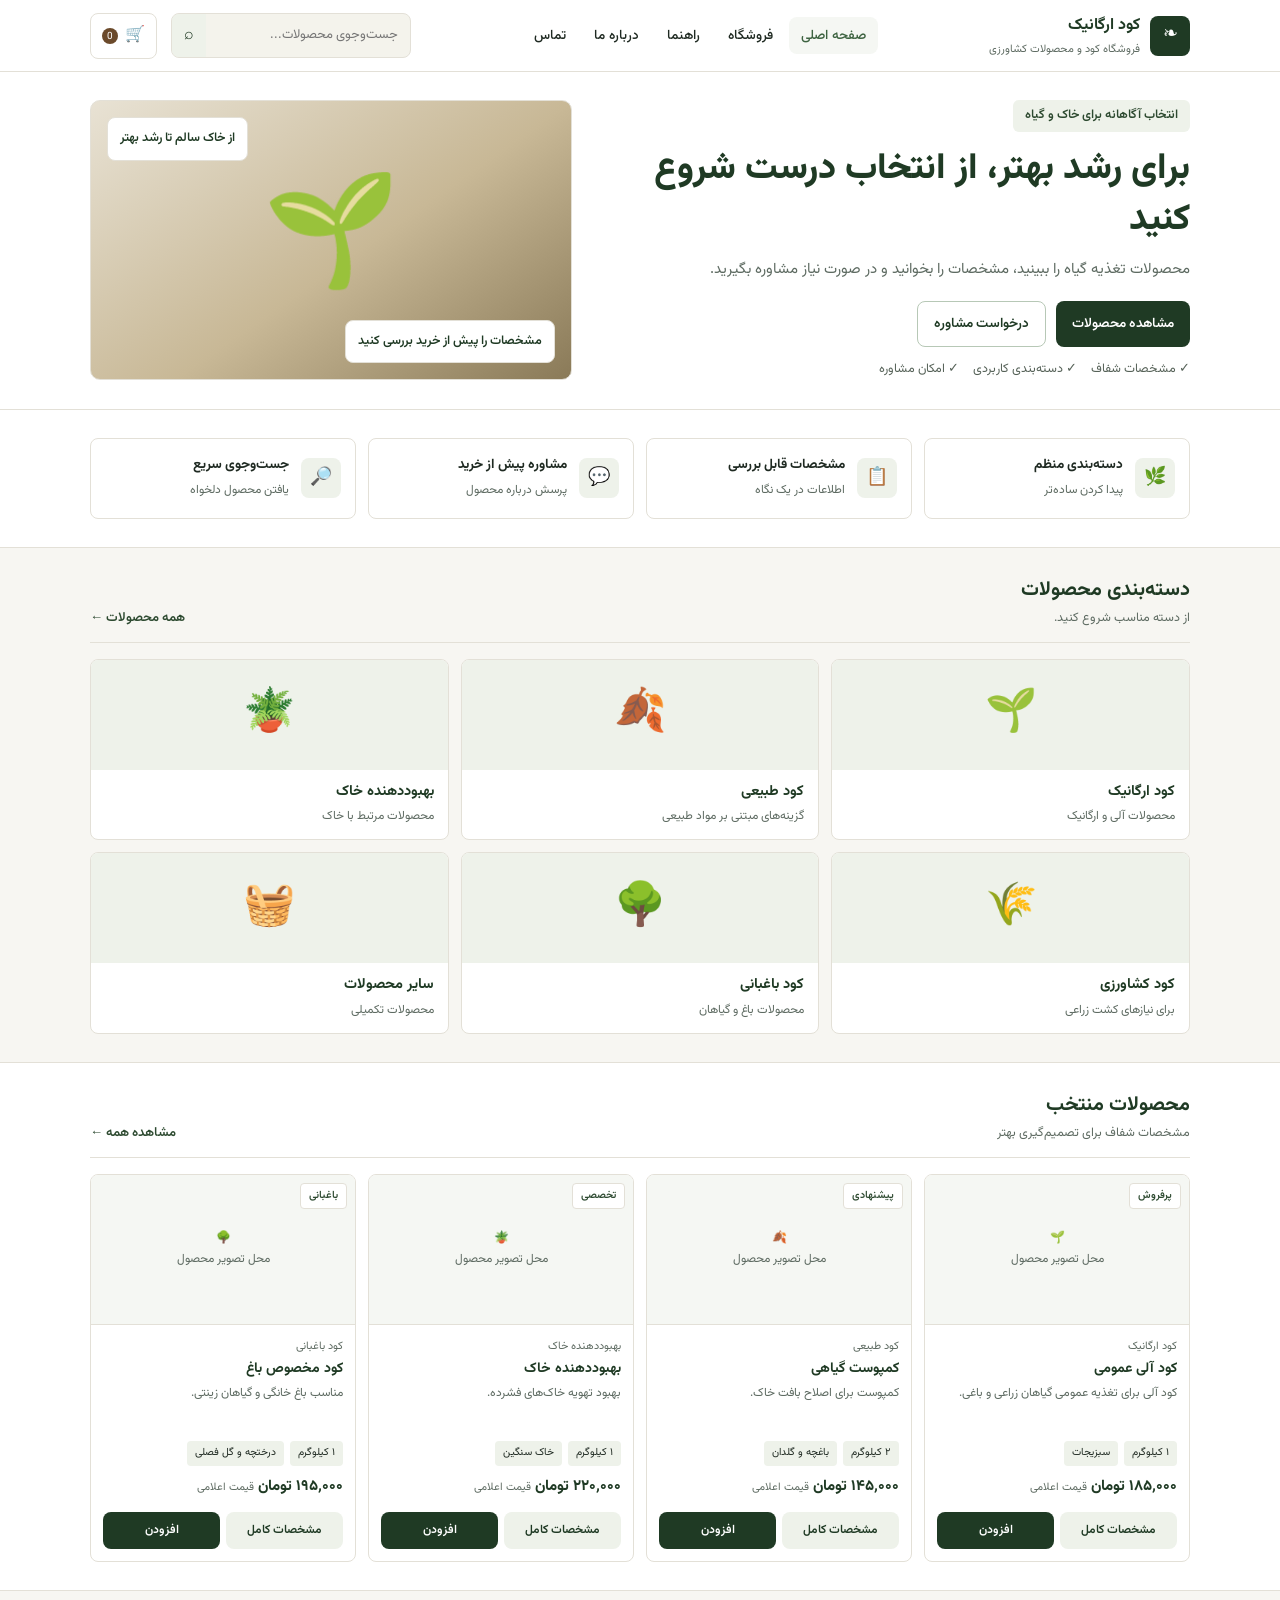
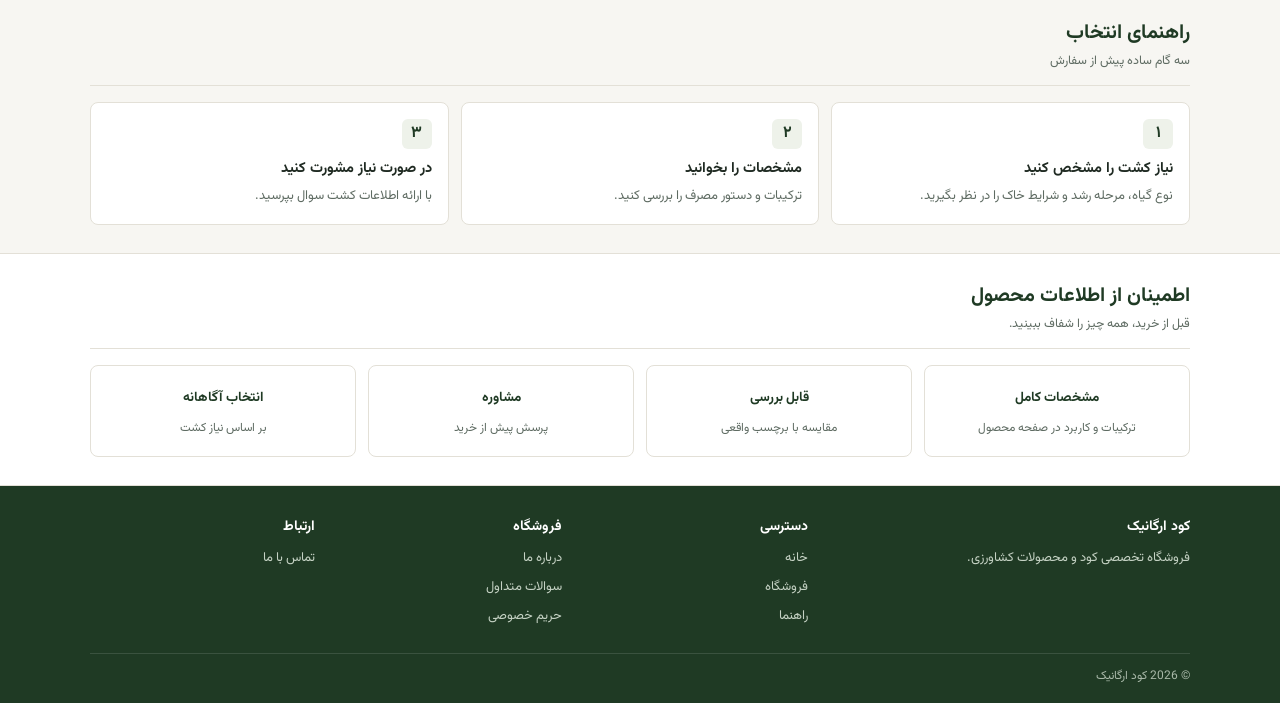
==== commit 2ca68850: "افزودن صفحه اصلی index.html" ====
--- a/index.html
+++ b/index.html
@@ -1,11026 +1,84 @@
-<!doctype html>
+<!DOCTYPE html>
 <html lang="fa" dir="rtl">
-  <head>
-    <meta charset="UTF-8" />
-    <meta name="viewport" content="width=device-width, initial-scale=1.0" />
-    <meta
-      name="description"
-      content="شرکت تولید و عرضه کود ارگانیک - محصولات ارگانیک و طبیعی برای کشاورزی پایدار، باغ و گلخانه"
-    />
-    <meta
-      name="keywords"
-      content="کود ارگانیک, کود آلی, کود ارگانیک, بهبوددهنده خاک, کشاورزی پایدار"
-    />
-    <meta name="robots" content="index, follow" />
-    <meta property="og:title" content="کود ارگانیک | محصولات ارگانیک کشاورزی" />
-    <meta
-      property="og:description"
-      content="برای خاک بهتر، انتخاب هوشمندانه‌تر. محصولات کود ارگانیک با کیفیت بالا"
-    />
-    <meta property="og:type" content="website" />
-    <title>کود ارگانیک | محصولات ارگانیک و طبیعی کشاورزی</title>
-    <link rel="preconnect" href="https://fonts.googleapis.com" />
-    <link rel="preconnect" href="https://fonts.gstatic.com" crossorigin />
-    <link
-      href="https://fonts.googleapis.com/css2?family=Vazirmatn:wght@300;400;500;600;700;800&display=swap"
-      rel="stylesheet"
-    />
-    <style>
-:root {
-        /* لایت کلاسیک — گرم، ملایم، بدون سفیدی زننده */
-        --primary: #2f4f2f;
-        --primary-dark: #1e3320;
-        --primary-light: #4a6741;
-        --primary-soft: #e4ebe0;
-        --secondary: #3e3229;
-        --secondary-light: #5c4c40;
-        --secondary-soft: #efe8df;
-        --accent: #8b7355;
-        --bg: #e8e2d6;
-        --bg-card: #f3eee6;
-        --text: #2a241c;
-        --text-muted: #5c5348;
-        --border: #cfc4b4;
-        --shadow: 0 2px 10px rgba(42, 36, 28, 0.08);
-        --shadow-hover: 0 8px 22px rgba(47, 79, 47, 0.14);
-        --radius: 6px;
-        --radius-sm: 4px;
-        --header-h: 70px;
-        --transition: all 0.28s ease;
-        --brown: #5c4033;
-      }
-      [data-theme="dark"] {
-        --primary: #69f0ae;
-        --primary-dark: #00c853;
-        --primary-light: #b9f6ca;
-        --primary-soft: #0d2818;
-        --secondary: #000000;
-        --secondary-light: #1a1a1a;
-        --secondary-soft: #0a0a0a;
-        --bg: #0a0a0a;
-        --bg-card: #141414;
-        --text: #f0f0f0;
-        --text-muted: #9e9e9e;
-        --border: #2a2a2a;
-        --shadow: 0 4px 24px rgba(0, 0, 0, 0.55);
-        --shadow-hover: 0 10px 36px rgba(105, 240, 174, 0.18);
-      }
-      * {
-        margin: 0;
-        padding: 0;
-        box-sizing: border-box;
-        -webkit-tap-highlight-color: transparent;
-      }
-      html {
-        scroll-behavior: smooth;
-        height: auto;
-        overflow-x: hidden;
-        overflow-y: scroll;
-      }
-      body {
-        font-family: "Vazirmatn", system-ui, sans-serif;
-        background: var(--bg);
-        color: var(--text);
-        line-height: 1.7;
-        min-height: 100%;
-        height: auto;
-        overflow-x: hidden;
-        overflow-y: visible;
-        transition:
-          background 0.3s,
-          color 0.3s;
-        padding-bottom: 0;
-      }
-      #app {
-        min-height: 50vh;
-        padding-bottom: 24px;
-      }
-      /* فضای پایین برای دکمه‌های شناور تا اسکرول تا ته فوتر ممکن باشد */
-      .footer {
-        padding-bottom: 100px !important;
-      }
-      a {
-        text-decoration: none;
-        color: inherit;
-      }
-      img {
-        max-width: 100%;
-        height: auto;
-        display: block;
-      }
-      button,
-      input,
-      select,
-      textarea {
-        font-family: inherit;
-      }
-      button {
-        -webkit-tap-highlight-color: transparent;
-      }
-      .container {
-        max-width: 1200px;
-        margin: 0 auto;
-        padding: 0 20px;
-      }
-      /* Header */
-      .header {
-        position: fixed;
-        top: 0;
-        right: 0;
-        left: 0;
-        z-index: 1000;
-        height: var(--header-h);
-        background: rgba(255, 255, 255, 0.85);
-        backdrop-filter: blur(12px);
-        -webkit-backdrop-filter: blur(12px);
-        border-bottom: 1px solid var(--border);
-        transition: var(--transition);
-      }
-      [data-theme="dark"] .header {
-        background: rgba(30, 30, 30, 0.9);
-      }
-      .header.scrolled {
-        box-shadow: var(--shadow);
-      }
-      .header-inner {
-        display: flex;
-        align-items: center;
-        justify-content: space-between;
-        height: 100%;
-        max-width: 1200px;
-        margin: 0 auto;
-        padding: 0 20px;
-        gap: 10px;
-      }
-      .logo {
-        display: flex;
-        align-items: center;
-        gap: 10px;
-        font-weight: 800;
-        font-size: 1.25rem;
-        color: var(--primary);
-        min-width: 0;
-        flex-shrink: 0;
-      }
-      .logo-icon {
-        width: 42px;
-        height: 42px;
-        background: linear-gradient(
-          135deg,
-          var(--primary),
-          var(--primary-light)
-        );
-        border-radius: 12px;
-        display: flex;
-        align-items: center;
-        justify-content: center;
-        color: white;
-        font-size: 1.4rem;
-        flex-shrink: 0;
-      }
-      .nav {
-        display: flex;
-        align-items: center;
-        gap: 8px;
-        flex-wrap: wrap;
-      }
-      .nav a {
-        padding: 8px 14px;
-        border-radius: 8px;
-        font-weight: 500;
-        font-size: 0.95rem;
-        transition: var(--transition);
-        color: var(--text);
-      }
-      .nav a:hover,
-      .nav a.active {
-        background: var(--primary-soft);
-        color: var(--primary);
-      }
-      .header-actions {
-        display: flex;
-        align-items: center;
-        gap: 10px;
-        flex-shrink: 0;
-      }
-      .btn {
-        display: inline-flex;
-        align-items: center;
-        justify-content: center;
-        gap: 8px;
-        padding: 10px 20px;
-        border-radius: 10px;
-        font-weight: 600;
-        font-size: 0.95rem;
-        border: none;
-        cursor: pointer;
-        transition: var(--transition);
-        white-space: nowrap;
-      }
-      .btn-primary {
-        background: var(--primary);
-        color: white;
-      }
-      .btn-primary:hover {
-        background: var(--primary-dark);
-        transform: translateY(-1px);
-        box-shadow: var(--shadow-hover);
-      }
-      .btn-outline {
-        background: transparent;
-        border: 2px solid var(--primary);
-        color: var(--primary);
-      }
-      .btn-outline:hover {
-        background: var(--primary);
-        color: white;
-      }
-      .btn-secondary {
-        background: var(--secondary);
-        color: white;
-      }
-      .btn-secondary:hover {
-        background: #4e342e;
-      }
-      .btn-sm {
-        padding: 7px 14px;
-        font-size: 0.875rem;
-      }
-      .btn-icon {
-        width: 40px;
-        height: 40px;
-        border-radius: 10px;
-        border: 1px solid var(--border);
-        background: var(--bg-card);
-        display: flex;
-        align-items: center;
-        justify-content: center;
-        cursor: pointer;
-        transition: var(--transition);
-        color: var(--text);
-        flex-shrink: 0;
-      }
-      .btn-icon:hover {
-        background: var(--primary-soft);
-        color: var(--primary);
-        border-color: var(--primary);
-      }
-      .mobile-toggle {
-        display: none;
-      }
-      .mobile-menu {
-        display: none;
-        position: fixed;
-        top: var(--header-h);
-        right: 0;
-        left: 0;
-        background: var(--bg-card);
-        border-bottom: 1px solid var(--border);
-        padding: 16px;
-        z-index: 999;
-        box-shadow: var(--shadow);
-        max-height: calc(100vh - var(--header-h));
-        overflow-y: auto;
-      }
-      .mobile-menu.open {
-        display: block;
-      }
-      .mobile-menu a {
-        display: block;
-        padding: 12px 16px;
-        border-radius: 8px;
-        font-weight: 500;
-        margin-bottom: 4px;
-      }
-      .mobile-menu a:hover {
-        background: var(--primary-soft);
-        color: var(--primary);
-      }
-      /* Hero */
-      .hero {
-        padding: calc(var(--header-h) + 60px) 0 80px;
-        background: linear-gradient(
-          135deg,
-          var(--primary-soft) 0%,
-          var(--bg) 50%,
-          var(--secondary-soft) 100%
-        );
-        position: relative;
-        overflow: hidden;
-      }
-      .hero::before {
-        content: "";
-        position: absolute;
-        top: -50%;
-        left: -20%;
-        width: 60%;
-        height: 150%;
-        background: radial-gradient(
-          circle,
-          rgba(76, 175, 80, 0.12) 0%,
-          transparent 70%
-        );
-        pointer-events: none;
-      }
-      .hero-grid {
-        display: grid;
-        grid-template-columns: 1.1fr 0.9fr;
-        gap: 50px;
-        align-items: center;
-      }
-      .hero-content h1 {
-        font-size: clamp(2rem, 4vw, 3rem);
-        font-weight: 800;
-        line-height: 1.3;
-        margin-bottom: 20px;
-        color: var(--text);
-      }
-      .hero-content h1 span {
-        color: var(--primary);
-      }
-      .hero-content p {
-        font-size: 1.1rem;
-        color: var(--text-muted);
-        margin-bottom: 32px;
-        max-width: 520px;
-      }
-      .hero-btns {
-        display: flex;
-        flex-wrap: wrap;
-        gap: 14px;
-      }
-      .hero-btns .btn {
-        flex: 1 1 auto;
-      }
-      .hero-visual {
-        position: relative;
-        display: flex;
-        justify-content: center;
-      }
-      .hero-card {
-        background: var(--bg-card);
-        border-radius: 24px;
-        padding: 30px;
-        box-shadow: var(--shadow);
-        max-width: 380px;
-        width: 100%;
-        border: 1px solid var(--border);
-        position: relative;
-        overflow: hidden;
-        animation: float 6s ease-in-out infinite;
-      }
-      @keyframes float {
-        0%,
-        100% {
-          transform: translateY(0);
-        }
-        50% {
-          transform: translateY(-12px);
-        }
-      }
-      .hero-card-badge {
-        position: absolute;
-        top: 16px;
-        left: 16px;
-        background: var(--primary);
-        color: white;
-        padding: 4px 12px;
-        border-radius: 20px;
-        font-size: 0.8rem;
-        font-weight: 600;
-      }
-      .hero-card img {
-        width: 100%;
-        height: 200px;
-        object-fit: cover;
-        border-radius: 16px;
-        margin-bottom: 16px;
-        background: linear-gradient(135deg, var(--primary-soft), color-mix(in srgb, var(--primary-light) 35%, var(--primary-soft)));
-      }
-      .hero-card h3 {
-        font-size: 1.2rem;
-        margin-bottom: 8px;
-      }
-      .hero-card p {
-        font-size: 0.9rem;
-        color: var(--text-muted);
-      }
-      /* Stats */
-      .stats {
-        padding: 60px 0;
-      }
-      .stats-grid {
-        display: grid;
-        grid-template-columns: repeat(auto-fit, minmax(140px, 1fr));
-        gap: 20px;
-      }
-      .stat-card {
-        background: var(--bg-card);
-        border-radius: var(--radius);
-        padding: 28px 20px;
-        text-align: center;
-        box-shadow: var(--shadow);
-        border: 1px solid var(--border);
-        transition: var(--transition);
-      }
-      .stat-card:hover {
-        transform: translateY(-4px);
-        box-shadow: var(--shadow-hover);
-      }
-      .stat-card .num {
-        font-size: 2.2rem;
-        font-weight: 800;
-        color: var(--primary);
-        margin-bottom: 6px;
-      }
-      .stat-card .label {
-        font-size: 0.9rem;
-        color: var(--text-muted);
-        font-weight: 500;
-      }
-      /* Section */
-      .section {
-        padding: 70px 0;
-      }
-      .section-header {
-        text-align: center;
-        margin-bottom: 48px;
-      }
-      .section-header h2 {
-        font-size: clamp(1.6rem, 3vw, 2.2rem);
-        font-weight: 800;
-        margin-bottom: 12px;
-      }
-      .section-header p {
-        color: var(--text-muted);
-        max-width: 560px;
-        margin: 0 auto;
-      }
-      /* Products */
-      .filters {
-        display: flex;
-        flex-wrap: wrap;
-        gap: 12px;
-        margin-bottom: 32px;
-        align-items: center;
-      }
-      .search-box {
-        flex: 1;
-        min-width: 200px;
-        position: relative;
-      }
-      .search-box input {
-        width: 100%;
-        padding: 12px 16px 12px 44px;
-        border-radius: 12px;
-        border: 1px solid var(--border);
-        background: var(--bg-card);
-        color: var(--text);
-        font-size: 0.95rem;
-        transition: var(--transition);
-      }
-      .search-box input:focus {
-        outline: none;
-        border-color: var(--primary);
-        box-shadow: 0 0 0 3px rgba(46, 125, 50, 0.15);
-      }
-      .search-box svg {
-        position: absolute;
-        right: 14px;
-        top: 50%;
-        transform: translateY(-50%);
-        color: var(--text-muted);
-        width: 20px;
-        height: 20px;
-      }
-      .filter-btns {
-        display: flex;
-        flex-wrap: wrap;
-        gap: 8px;
-      }
-      .filter-btn {
-        padding: 8px 16px;
-        border-radius: 20px;
-        border: 1px solid var(--border);
-        background: var(--bg-card);
-        color: var(--text);
-        font-size: 0.875rem;
-        cursor: pointer;
-        transition: var(--transition);
-        font-weight: 500;
-      }
-      .filter-btn:hover,
-      .filter-btn.active {
-        background: var(--primary);
-        color: white;
-        border-color: var(--primary);
-      }
-      .products-grid {
-        display: grid;
-        grid-template-columns: repeat(auto-fill, minmax(280px, 1fr));
-        gap: 24px;
-      }
-      .product-card {
-        background: var(--bg-card);
-        border-radius: var(--radius);
-        overflow: hidden;
-        box-shadow: var(--shadow);
-        border: 1px solid var(--border);
-        transition: var(--transition);
-        display: flex;
-        flex-direction: column;
-      }
-      .product-card:hover {
-        transform: translateY(-6px);
-        box-shadow: var(--shadow-hover);
-      }
-      .product-card-img {
-        height: 200px;
-        background: linear-gradient(135deg, var(--primary-soft), color-mix(in srgb, var(--primary-light) 35%, var(--primary-soft)));
-        position: relative;
-        overflow: hidden;
-      }
-      .product-card-img img {
-        width: 100%;
-        height: 100%;
-        object-fit: cover;
-      }
-      .product-card-badge {
-        position: absolute;
-        top: 12px;
-        right: 12px;
-        background: var(--primary);
-        color: white;
-        padding: 4px 10px;
-        border-radius: 6px;
-        font-size: 0.75rem;
-        font-weight: 600;
-      }
-      .product-card-body {
-        padding: 20px;
-        flex: 1;
-        display: flex;
-        flex-direction: column;
-      }
-      .product-card-cat {
-        font-size: 0.8rem;
-        color: var(--primary);
-        font-weight: 600;
-        margin-bottom: 6px;
-      }
-      .product-card h3 {
-        font-size: 1.15rem;
-        margin-bottom: 8px;
-        font-weight: 700;
-      }
-      .product-card p {
-        font-size: 0.9rem;
-        color: var(--text-muted);
-        margin-bottom: 16px;
-        flex: 1;
-      }
-      .product-meta {
-        display: flex;
-        flex-wrap: wrap;
-        gap: 8px;
-        margin-bottom: 16px;
-        font-size: 0.8rem;
-      }
-      .product-meta span {
-        background: var(--primary-soft);
-        color: var(--primary);
-        padding: 3px 10px;
-        border-radius: 6px;
-        font-weight: 500;
-      }
-      .product-card-actions {
-        display: flex;
-        gap: 8px;
-        flex-wrap: wrap;
-      }
-      .product-card-actions .btn {
-        flex: 1;
-        min-width: 120px;
-      }
-      /* About */
-      .about-grid {
-        display: grid;
-        grid-template-columns: 1fr 1fr;
-        gap: 50px;
-        align-items: center;
-      }
-      .about-content h2 {
-        font-size: 1.9rem;
-        margin-bottom: 16px;
-        font-weight: 800;
-      }
-      .about-content p {
-        color: var(--text-muted);
-        margin-bottom: 16px;
-      }
-      .about-features {
-        display: grid;
-        gap: 12px;
-        margin-top: 24px;
-      }
-      .about-feature {
-        display: flex;
-        align-items: center;
-        gap: 12px;
-        padding: 12px 16px;
-        background: var(--bg-card);
-        border-radius: 12px;
-        border: 1px solid var(--border);
-      }
-      .about-feature svg {
-        color: var(--primary);
-        flex-shrink: 0;
-      }
-      /* Benefits */
-      .benefits-grid {
-        display: grid;
-        grid-template-columns: repeat(auto-fit, minmax(230px, 1fr));
-        gap: 24px;
-      }
-      .benefit-card {
-        background: var(--bg-card);
-        border-radius: var(--radius);
-        padding: 28px;
-        box-shadow: var(--shadow);
-        border: 1px solid var(--border);
-        transition: var(--transition);
-        text-align: center;
-      }
-      .benefit-card:hover {
-        transform: translateY(-4px);
-      }
-      .benefit-icon {
-        width: 60px;
-        height: 60px;
-        background: var(--primary-soft);
-        border-radius: 16px;
-        display: flex;
-        align-items: center;
-        justify-content: center;
-        margin: 0 auto 16px;
-        color: var(--primary);
-        font-size: 1.6rem;
-      }
-      .benefit-card h3 {
-        font-size: 1.15rem;
-        margin-bottom: 10px;
-      }
-      .benefit-card p {
-        font-size: 0.9rem;
-        color: var(--text-muted);
-      }
-      /* Forms */
-      .form-card {
-        background: var(--bg-card);
-        border-radius: var(--radius);
-        padding: 36px;
-        box-shadow: var(--shadow);
-        border: 1px solid var(--border);
-        max-width: 640px;
-        margin: 0 auto;
-      }
-      .form-group {
-        margin-bottom: 20px;
-      }
-      .form-group label {
-        display: block;
-        margin-bottom: 6px;
-        font-weight: 600;
-        font-size: 0.9rem;
-      }
-      .form-group input,
-      .form-group select,
-      .form-group textarea {
-        width: 100%;
-        padding: 12px 16px;
-        border-radius: 10px;
-        border: 1px solid var(--border);
-        background: var(--bg);
-        color: var(--text);
-        font-size: 0.95rem;
-        transition: var(--transition);
-      }
-      .form-group input:focus,
-      .form-group select:focus,
-      .form-group textarea:focus {
-        outline: none;
-        border-color: var(--primary);
-        box-shadow: 0 0 0 3px rgba(46, 125, 50, 0.15);
-      }
-      .form-group textarea {
-        min-height: 120px;
-        resize: vertical;
-      }
-      .form-row {
-        display: grid;
-        grid-template-columns: 1fr 1fr;
-        gap: 16px;
-      }
-      /* Product Detail */
-      .product-detail {
-        padding: calc(var(--header-h) + 40px) 0 80px;
-      }
-      .product-detail-header {
-        display: grid;
-        grid-template-columns: 1fr 1fr;
-        gap: 40px;
-        margin-bottom: 50px;
-      }
-      .product-detail-img {
-        border-radius: var(--radius);
-        overflow: hidden;
-        background: linear-gradient(135deg, var(--primary-soft), color-mix(in srgb, var(--primary-light) 35%, var(--primary-soft)));
-        height: 400px;
-      }
-      .product-detail-img img {
-        width: 100%;
-        height: 100%;
-        object-fit: cover;
-      }
-      .product-media-col {
-        min-width: 0;
-        width: 100%;
-      }
-      /* Horizontal product image gallery */
-      .h-gallery {
-        position: relative;
-        border-radius: var(--radius);
-        overflow: hidden;
-        background: var(--bg-card);
-        border: 1px solid var(--border);
-      }
-      .h-gallery-track {
-        display: flex;
-        flex-direction: row;
-        direction: ltr; /* scrollLeft قابل پیش‌بینی در همه مرورگرها */
-        overflow-x: auto;
-        overflow-y: hidden;
-        scroll-snap-type: x mandatory;
-        -webkit-overflow-scrolling: touch;
-        scrollbar-width: thin;
-        scrollbar-color: var(--primary) transparent;
-        gap: 0;
-        height: 400px;
-        scroll-behavior: smooth;
-      }
-      .h-gallery-track::-webkit-scrollbar {
-        height: 8px;
-      }
-      .h-gallery-track::-webkit-scrollbar-thumb {
-        background: var(--primary);
-        border-radius: 8px;
-      }
-      .h-gallery-track::-webkit-scrollbar-track {
-        background: var(--primary-soft);
-      }
-      .h-gallery-slide {
-        flex: 0 0 100%;
-        width: 100%;
-        height: 400px;
-        scroll-snap-align: center;
-        scroll-snap-stop: always;
-      }
-      .h-gallery-slide img {
-        width: 100%;
-        height: 100%;
-        object-fit: cover;
-        display: block;
-        user-select: none;
-        -webkit-user-drag: none;
-      }
-      .h-gallery-nav {
-        position: absolute;
-        top: 50%;
-        transform: translateY(-50%);
-        z-index: 5;
-        width: 44px;
-        height: 44px;
-        border-radius: 50%;
-        border: none;
-        background: rgba(0, 0, 0, 0.55);
-        color: #fff;
-        font-size: 1.6rem;
-        cursor: pointer;
-        display: flex;
-        align-items: center;
-        justify-content: center;
-        transition: var(--transition);
-        backdrop-filter: blur(4px);
-        pointer-events: auto;
-        -webkit-tap-highlight-color: transparent;
-      }
-      .h-gallery-nav:hover {
-        background: var(--primary);
-      }
-      .h-gallery-prev {
-        left: 12px;
-      }
-      .h-gallery-next {
-        right: 12px;
-      }
-      .h-gallery-dots {
-        display: flex;
-        justify-content: center;
-        gap: 8px;
-        margin-top: 12px;
-        flex-wrap: wrap;
-      }
-      .h-gallery-dot {
-        width: 10px;
-        height: 10px;
-        border-radius: 50%;
-        border: none;
-        background: var(--border);
-        cursor: pointer;
-        padding: 0;
-        transition: var(--transition);
-      }
-      .h-gallery-dot.active {
-        background: var(--primary);
-        transform: scale(1.2);
-      }
-      @media (max-width: 768px) {
-        .h-gallery-track,
-        .h-gallery-slide {
-          height: 280px;
-        }
-        .h-gallery-nav {
-          width: 34px;
-          height: 34px;
-          font-size: 1.2rem;
-        }
-      }
-      .product-detail-info h1 {
-        font-size: 2rem;
-        margin-bottom: 12px;
-        font-weight: 800;
-      }
-      .product-detail-info .cat {
-        color: var(--primary);
-        font-weight: 600;
-        margin-bottom: 16px;
-      }
-      .product-detail-info .short-desc {
-        color: var(--text-muted);
-        margin-bottom: 24px;
-        font-size: 1.05rem;
-      }
-      .specs-table {
-        width: 100%;
-        border-collapse: collapse;
-        margin: 24px 0;
-        background: var(--bg-card);
-        border-radius: 12px;
-        overflow: hidden;
-        border: 1px solid var(--border);
-      }
-      .specs-table th,
-      .specs-table td {
-        padding: 12px 16px;
-        text-align: right;
-        border-bottom: 1px solid var(--border);
-      }
-      .specs-table th {
-        background: var(--primary-soft);
-        color: var(--primary);
-        font-weight: 600;
-        width: 40%;
-      }
-      .specs-table tr:last-child td,
-      .specs-table tr:last-child th {
-        border-bottom: none;
-      }
-      .detail-section {
-        background: var(--bg-card);
-        border-radius: var(--radius);
-        padding: 32px;
-        margin-bottom: 24px;
-        border: 1px solid var(--border);
-        box-shadow: var(--shadow);
-      }
-      .detail-section h2 {
-        font-size: 1.4rem;
-        margin-bottom: 20px;
-        padding-bottom: 12px;
-        border-bottom: 2px solid var(--primary-soft);
-        color: var(--primary);
-      }
-      .detail-section .long-text {
-        white-space: pre-wrap;
-        word-wrap: break-word;
-        overflow-wrap: break-word;
-        line-height: 1.9;
-        font-size: 1rem;
-      }
-      .steps {
-        display: grid;
-        gap: 16px;
-      }
-      .step {
-        display: flex;
-        gap: 16px;
-        align-items: flex-start;
-        padding: 16px;
-        background: var(--bg);
-        border-radius: 12px;
-      }
-      .step-num {
-        width: 36px;
-        height: 36px;
-        background: var(--primary);
-        color: white;
-        border-radius: 50%;
-        display: flex;
-        align-items: center;
-        justify-content: center;
-        font-weight: 700;
-        flex-shrink: 0;
-      }
-      .benefits-list {
-        display: grid;
-        gap: 12px;
-      }
-      .benefit-item {
-        display: flex;
-        align-items: center;
-        gap: 12px;
-        padding: 12px 16px;
-        background: var(--primary-soft);
-        border-radius: 10px;
-      }
-      .benefit-item svg {
-        color: var(--primary);
-        flex-shrink: 0;
-      }
-      .related-products {
-        margin-top: 40px;
-      }
-      .related-products h3 {
-        margin-bottom: 20px;
-        font-size: 1.3rem;
-      }
-      /* Footer */
-      .footer {
-        background: var(--secondary);
-        color: #e0e0e0;
-        padding: 60px 0 30px;
-        margin-top: 40px;
-      }
-      .footer-grid {
-        display: grid;
-        grid-template-columns: 1.5fr 1fr 1fr 1fr;
-        gap: 40px;
-        margin-bottom: 40px;
-      }
-      .footer h4 {
-        color: white;
-        margin-bottom: 16px;
-        font-size: 1.1rem;
-      }
-      .footer p,
-      .footer a {
-        font-size: 0.9rem;
-        color: #bdbdbd;
-        line-height: 1.8;
-      }
-      .footer a:hover {
-        color: var(--primary-light);
-      }
-      .footer-bottom {
-        border-top: 1px solid rgba(255, 255, 255, 0.1);
-        padding-top: 24px;
-        display: flex;
-        justify-content: space-between;
-        align-items: center;
-        flex-wrap: wrap;
-        gap: 12px;
-        font-size: 0.85rem;
-        color: #9e9e9e;
-      }
-      .socials {
-        display: flex;
-        gap: 12px;
-      }
-      .socials a {
-        width: 36px;
-        height: 36px;
-        border-radius: 8px;
-        background: rgba(255, 255, 255, 0.1);
-        display: flex;
-        align-items: center;
-        justify-content: center;
-        transition: var(--transition);
-      }
-      .socials a:hover {
-        background: var(--primary);
-      }
-      /* Admin */
-      .admin-layout {
-        display: flex;
-        min-height: 100vh;
-        padding-top: 0;
-      }
-      .admin-sidebar {
-        width: 260px;
-        background: var(--bg-card);
-        border-left: 1px solid var(--border);
-        padding: 24px 16px;
-        position: fixed;
-        top: 0;
-        right: 0;
-        bottom: 0;
-        overflow-y: auto;
-        z-index: 200;
-      }
-      .admin-sidebar .logo {
-        margin-bottom: 32px;
-        padding: 0 8px;
-        display: flex;
-        align-items: center;
-        justify-content: space-between;
-      }
-      .admin-sidebar-close {
-        display: none;
-      }
-      .admin-nav a {
-        display: flex;
-        align-items: center;
-        gap: 12px;
-        padding: 12px 14px;
-        border-radius: 10px;
-        margin-bottom: 4px;
-        font-weight: 500;
-        font-size: 0.95rem;
-        color: var(--text-muted);
-        transition: var(--transition);
-      }
-      .admin-nav a:hover,
-      .admin-nav a.active {
-        background: var(--primary-soft);
-        color: var(--primary);
-      }
-      .admin-main {
-        flex: 1;
-        margin-right: 260px;
-        padding: 24px;
-        background: var(--bg);
-        min-height: 100vh;
-        width: 100%;
-        min-width: 0;
-      }
-      .admin-mobile-bar {
-        display: none;
-        align-items: center;
-        justify-content: space-between;
-        background: var(--bg-card);
-        border-bottom: 1px solid var(--border);
-        padding: 10px 16px;
-        position: sticky;
-        top: 0;
-        z-index: 150;
-      }
-      .admin-mobile-bar .logo {
-        font-size: 1.05rem;
-      }
-      .admin-mobile-bar .logo-icon {
-        width: 32px;
-        height: 32px;
-        font-size: 1.1rem;
-      }
-      .admin-overlay {
-        display: none;
-        position: fixed;
-        inset: 0;
-        background: rgba(0, 0, 0, 0.45);
-        z-index: 150;
-      }
-      .admin-overlay.open {
-        display: block;
-      }
-      .admin-header {
-        display: flex;
-        justify-content: space-between;
-        align-items: center;
-        margin-bottom: 28px;
-        flex-wrap: wrap;
-        gap: 12px;
-      }
-      .admin-header h1 {
-        font-size: 1.6rem;
-        font-weight: 800;
-      }
-      .dashboard-cards {
-        display: grid;
-        grid-template-columns: repeat(auto-fit, minmax(170px, 1fr));
-        gap: 20px;
-        margin-bottom: 32px;
-      }
-      .dash-card {
-        background: var(--bg-card);
-        border-radius: var(--radius);
-        padding: 24px;
-        border: 1px solid var(--border);
-        box-shadow: var(--shadow);
-        min-width: 0;
-      }
-      .dash-card .label {
-        font-size: 0.85rem;
-        color: var(--text-muted);
-        margin-bottom: 8px;
-      }
-      .dash-card .value {
-        font-size: 1.8rem;
-        font-weight: 800;
-        color: var(--primary);
-      }
-      .admin-table-wrap {
-        overflow-x: auto;
-        -webkit-overflow-scrolling: touch;
-        border-radius: var(--radius);
-        border: 1px solid var(--border);
-      }
-      .admin-table {
-        width: 100%;
-        border-collapse: collapse;
-        background: var(--bg-card);
-        min-width: 700px;
-      }
-      .admin-table th,
-      .admin-table td {
-        padding: 14px 16px;
-        text-align: right;
-        border-bottom: 1px solid var(--border);
-        font-size: 0.9rem;
-      }
-      .admin-table th {
-        background: var(--primary-soft);
-        color: var(--primary);
-        font-weight: 600;
-      }
-      .admin-table tr:hover td {
-        background: rgba(46, 125, 50, 0.04);
-      }
-      .admin-table td .btn-sm {
-        margin: 2px 0;
-      }
-      .badge {
-        display: inline-block;
-        padding: 3px 10px;
-        border-radius: 20px;
-        font-size: 0.75rem;
-        font-weight: 600;
-      }
-      .badge-green {
-        background: #e8f5e9;
-        color: #2e7d32;
-      }
-      .badge-yellow {
-        background: #fff8e1;
-        color: #f57f17;
-      }
-      .badge-red {
-        background: #ffebee;
-        color: #c62828;
-      }
-      .badge-blue {
-        background: #e3f2fd;
-        color: #1565c0;
-      }
-      .badge-gray {
-        background: #f5f5f5;
-        color: #616161;
-      }
-      [data-theme="dark"] .badge-green {
-        background: #1b3a1e;
-        color: #81c784;
-      }
-      [data-theme="dark"] .badge-yellow {
-        background: #3e2723;
-        color: #ffd54f;
-      }
-      [data-theme="dark"] .badge-red {
-        background: #3e1f1f;
-        color: #ef9a9a;
-      }
-      [data-theme="dark"] .badge-blue {
-        background: #1a237e;
-        color: #90caf9;
-      }
-      /* Modal */
-      .modal-overlay {
-        position: fixed;
-        inset: 0;
-        background: rgba(0, 0, 0, 0.5);
-        z-index: 2000;
-        display: none;
-        align-items: center;
-        justify-content: center;
-        padding: 20px;
-        backdrop-filter: blur(4px);
-      }
-      .modal-overlay.open {
-        display: flex;
-      }
-      .modal {
-        background: var(--bg-card);
-        border-radius: var(--radius);
-        width: 100%;
-        max-width: 600px;
-        max-height: 90vh;
-        overflow-y: auto;
-        box-shadow: 0 20px 60px rgba(0, 0, 0, 0.3);
-        animation: modalIn 0.3s ease;
-      }
-      @keyframes modalIn {
-        from {
-          opacity: 0;
-          transform: scale(0.95) translateY(10px);
-        }
-        to {
-          opacity: 1;
-          transform: scale(1) translateY(0);
-        }
-      }
-      .modal-header {
-        display: flex;
-        justify-content: space-between;
-        align-items: center;
-        padding: 20px 24px;
-        border-bottom: 1px solid var(--border);
-      }
-      .modal-header h3 {
-        font-size: 1.2rem;
-        font-weight: 700;
-      }
-      .modal-close {
-        width: 36px;
-        height: 36px;
-        border-radius: 8px;
-        border: none;
-        background: var(--bg);
-        cursor: pointer;
-        font-size: 1.2rem;
-        color: var(--text);
-        flex-shrink: 0;
-      }
-      .modal-body {
-        padding: 24px;
-      }
-      .modal-footer {
-        padding: 16px 24px;
-        border-top: 1px solid var(--border);
-        display: flex;
-        justify-content: flex-end;
-        gap: 10px;
-        flex-wrap: wrap;
-      }
-      .modal-footer .btn {
-        flex: 1;
-        min-width: 110px;
-      }
-      /* Toast */
-      .toast-container {
-        position: fixed;
-        bottom: 24px;
-        left: 24px;
-        right: 24px;
-        z-index: 3000;
-        display: flex;
-        flex-direction: column;
-        gap: 10px;
-        align-items: flex-start;
-      }
-      .toast {
-        background: var(--bg-card);
-        border: 1px solid var(--border);
-        border-radius: 12px;
-        padding: 14px 20px;
-        box-shadow: var(--shadow);
-        display: flex;
-        align-items: center;
-        gap: 12px;
-        animation: toastIn 0.3s ease;
-        min-width: 280px;
-        max-width: 100%;
-      }
-      @keyframes toastIn {
-        from {
-          opacity: 0;
-          transform: translateY(20px);
-        }
-        to {
-          opacity: 1;
-          transform: translateY(0);
-        }
-      }
-      .toast.success {
-        border-right: 4px solid var(--primary);
-      }
-      .toast.error {
-        border-right: 4px solid #c62828;
-      }
-      /* Utility */
-      .hidden {
-        display: none !important;
-      }
-      .text-center {
-        text-align: center;
-      }
-      .mt-20 {
-        margin-top: 20px;
-      }
-      .mb-20 {
-        margin-bottom: 20px;
-      }
-      .empty-state {
-        text-align: center;
-        padding: 60px 20px;
-        color: var(--text-muted);
-      }
-      .empty-state svg {
-        width: 64px;
-        height: 64px;
-        margin-bottom: 16px;
-        opacity: 0.4;
-      }
-      /* Seasonal accents — light mode hero gradients */
-      [data-theme="light"][data-season="spring"] .hero,
-      :root:not([data-theme="dark"])[data-season="spring"] .hero {
-        background: linear-gradient(
-          135deg,
-          #e8f5e9 0%,
-          #f1f8e9 50%,
-          #fff8e1 100%
-        );
-      }
-      [data-theme="light"][data-season="summer"] .hero,
-      :root:not([data-theme="dark"])[data-season="summer"] .hero {
-        background: linear-gradient(
-          135deg,
-          #e3f2fd 0%,
-          #e8f5e9 50%,
-          #fffde7 100%
-        );
-      }
-      [data-theme="light"][data-season="autumn"] .hero,
-      :root:not([data-theme="dark"])[data-season="autumn"] .hero {
-        background: linear-gradient(
-          135deg,
-          #fff3e0 0%,
-          #efebe9 50%,
-          #ffecb3 100%
-        );
-      }
-      [data-theme="light"][data-season="winter"] .hero,
-      :root:not([data-theme="dark"])[data-season="winter"] .hero {
-        background: linear-gradient(
-          135deg,
-          #e8eaf6 0%,
-          #e0f2f1 50%,
-          #f5f5f5 100%
-        );
-      }
-
-      /* Dark mode hero — always dark, season only tints primary soft */
-      [data-theme="dark"] .hero {
-        background: linear-gradient(
-          135deg,
-          var(--primary-soft) 0%,
-          var(--bg) 55%,
-          var(--secondary-soft) 100%
-        );
-      }
-
-      /* ==================== SEASONAL THEME (colors only; never override dark bg/text) ==================== */
-      /* Light mode: season can tint background slightly */
-      [data-theme="light"][data-season="spring"],
-      html:not([data-theme="dark"])[data-season="spring"] {
-        --primary: #2e7d32;
-        --primary-dark: #1b5e20;
-        --primary-light: #66bb6a;
-        --primary-soft: #e8f5e9;
-        --secondary: #6d4c41;
-        --secondary-light: #8d6e63;
-        --secondary-soft: #efebe9;
-        --accent: #f9a825;
-        --bg: #f7fbf4;
-      }
-
-      [data-theme="light"][data-season="summer"],
-      html:not([data-theme="dark"])[data-season="summer"] {
-        --primary: #087f8c;
-        --primary-dark: #05636d;
-        --primary-light: #26a6b8;
-        --primary-soft: #e0f7fa;
-        --secondary: #2e7d32;
-        --secondary-light: #66bb6a;
-        --secondary-soft: #e8f5e9;
-        --accent: #fbc02d;
-        --bg: #f4fbfc;
-      }
-
-      [data-theme="light"][data-season="autumn"],
-      html:not([data-theme="dark"])[data-season="autumn"] {
-        --primary: #c75b12;
-        --primary-dark: #8d3e0b;
-        --primary-light: #ef8a3a;
-        --primary-soft: #fff3e0;
-        --secondary: #6d4c41;
-        --secondary-light: #8d6e63;
-        --secondary-soft: #efebe9;
-        --accent: #d89b00;
-        --bg: #fffaf4;
-      }
-
-      [data-theme="light"][data-season="winter"],
-      html:not([data-theme="dark"])[data-season="winter"] {
-        --primary: #315f8a;
-        --primary-dark: #234768;
-        --primary-light: #5d8fbb;
-        --primary-soft: #eaf2f8;
-        --secondary: #455a64;
-        --secondary-light: #78909c;
-        --secondary-soft: #eceff1;
-        --accent: #78909c;
-        --bg: #f5f8fb;
-      }
-
-      /* Dark mode: season only shifts primary/accent; keep dark surfaces */
-      [data-theme="dark"][data-season="spring"] {
-        --primary: #66bb6a;
-        --primary-dark: #43a047;
-        --primary-light: #81c784;
-        --primary-soft: #1b3a1e;
-        --secondary: #a1887f;
-        --secondary-light: #bcaaa4;
-        --secondary-soft: #3e2723;
-        --accent: #f9a825;
-        --bg: #121212;
-        --bg-card: #1e1e1e;
-        --text: #e8e8e8;
-        --text-muted: #a0a0a0;
-        --border: #333333;
-      }
-
-      [data-theme="dark"][data-season="summer"] {
-        --primary: #4dd0e1;
-        --primary-dark: #26a69a;
-        --primary-light: #80deea;
-        --primary-soft: #0d3d42;
-        --secondary: #66bb6a;
-        --secondary-light: #81c784;
-        --secondary-soft: #1b3a1e;
-        --accent: #fbc02d;
-        --bg: #121212;
-        --bg-card: #1e1e1e;
-        --text: #e8e8e8;
-        --text-muted: #a0a0a0;
-        --border: #333333;
-      }
-
-      [data-theme="dark"][data-season="autumn"] {
-        --primary: #ef8a3a;
-        --primary-dark: #c75b12;
-        --primary-light: #ffb74d;
-        --primary-soft: #3e2723;
-        --secondary: #a1887f;
-        --secondary-light: #bcaaa4;
-        --secondary-soft: #3e2723;
-        --accent: #d89b00;
-        --bg: #121212;
-        --bg-card: #1e1e1e;
-        --text: #e8e8e8;
-        --text-muted: #a0a0a0;
-        --border: #333333;
-      }
-
-      [data-theme="dark"][data-season="winter"] {
-        --primary: #5d8fbb;
-        --primary-dark: #315f8a;
-        --primary-light: #90caf9;
-        --primary-soft: #1a2a3a;
-        --secondary: #78909c;
-        --secondary-light: #90a4ae;
-        --secondary-soft: #263238;
-        --accent: #90a4ae;
-        --bg: #121212;
-        --bg-card: #1e1e1e;
-        --text: #e8e8e8;
-        --text-muted: #a0a0a0;
-        --border: #333333;
-      }
-
-      [data-season] .header,
-      [data-season] .footer,
-      [data-season] .btn-primary,
-      [data-season] .btn-outline,
-      [data-season] .filter-btn.active,
-      [data-season] .product-card-badge,
-      [data-season] .step-num {
-        transition: var(--transition);
-      }
-
-      [data-season] .footer {
-        background: var(--secondary);
-      }
-
-      [data-season] .hero::before {
-        background: radial-gradient(
-          circle,
-          color-mix(in srgb, var(--primary-light) 18%, transparent) 0%,
-          transparent 70%
-        );
-      }
-
-      /* ==================== ADMIN QUICK EDIT ==================== */
-      .quick-admin-bar {
-        position: fixed;
-        right: 18px;
-        bottom: 18px;
-        z-index: 5000;
-        display: none;
-        align-items: center;
-        gap: 8px;
-        flex-wrap: wrap;
-        max-width: calc(100vw - 36px);
-        padding: 10px;
-        background: rgba(20, 20, 20, 0.94);
-        color: #fff;
-        border: 1px solid rgba(255,255,255,.12);
-        border-radius: 16px;
-        box-shadow: 0 15px 45px rgba(0,0,0,.28);
-        backdrop-filter: blur(12px);
-      }
-
-      .quick-admin-bar.visible { display: flex; }
-
-      .quick-admin-bar .qa-label {
-        font-size: .82rem;
-        font-weight: 700;
-        padding: 0 6px;
-        opacity: .9;
-      }
-
-      .quick-admin-bar button,
-      .quick-admin-bar select {
-        border: 1px solid rgba(255,255,255,.16);
-        background: rgba(255,255,255,.09);
-        color: #fff;
-        border-radius: 10px;
-        padding: 8px 11px;
-        font-family: inherit;
-        cursor: pointer;
-      }
-
-      .quick-admin-bar select option {
-        color: #111;
-        background: #fff;
-      }
-
-      .quick-admin-bar button:hover,
-      .quick-admin-bar select:hover {
-        background: rgba(255,255,255,.16);
-      }
-
-      .quick-admin-bar .qa-save {
-        background: var(--primary);
-        border-color: var(--primary);
-      }
-
-      .quick-admin-bar .qa-danger {
-        color: #ffb4b4;
-      }
-
-      .inline-editable {
-        outline: 2px dashed var(--primary) !important;
-        outline-offset: 5px;
-        cursor: text !important;
-        border-radius: 6px;
-      }
-
-      .inline-editing-active [data-edit-key] {
-        transition: outline .15s ease, background .15s ease;
-      }
-
-      .inline-editing-active [data-edit-key]:hover {
-        outline: 2px dashed var(--primary);
-        outline-offset: 5px;
-        background: color-mix(in srgb, var(--primary-soft) 65%, transparent);
-      }
-
-      .inline-editing-active [data-edit-key].inline-editable {
-        background: color-mix(in srgb, var(--primary-soft) 75%, transparent);
-      }
-
-      .admin-edit-hint {
-        position: fixed;
-        left: 18px;
-        bottom: 18px;
-        z-index: 4999;
-        display: none;
-        max-width: min(360px, calc(100vw - 36px));
-        padding: 10px 14px;
-        border-radius: 12px;
-        background: var(--bg-card);
-        color: var(--text);
-        border: 1px solid var(--border);
-        box-shadow: var(--shadow);
-        font-size: .82rem;
-      }
-
-      .admin-edit-hint.visible { display: block; }
-
-      @media (max-width: 600px) {
-        .quick-admin-bar {
-          right: 10px;
-          left: 10px;
-          bottom: 10px;
-          justify-content: center;
-        }
-        .quick-admin-bar .qa-label { width: 100%; text-align: center; }
-        .admin-edit-hint {
-          left: 10px;
-          bottom: 112px;
-        }
-      }
-      /* Responsive */
-      @media (max-width: 992px) {
-        .hero-grid,
-        .about-grid,
-        .product-detail-header {
-          grid-template-columns: 1fr;
-        }
-        .footer-grid {
-          grid-template-columns: 1fr 1fr;
-        }
-        .admin-sidebar {
-          transform: translateX(100%);
-          transition: transform 0.3s;
-          box-shadow: -8px 0 30px rgba(0, 0, 0, 0.2);
-        }
-        .admin-sidebar.open {
-          transform: translateX(0);
-        }
-        .admin-main {
-          margin-right: 0;
-        }
-        .admin-mobile-bar {
-          display: flex;
-        }
-        .admin-sidebar-close {
-          display: flex;
-        }
-      }
-      @media (max-width: 768px) {
-        .nav {
-          display: none;
-        }
-        .mobile-toggle {
-          display: flex;
-        }
-        .form-row {
-          grid-template-columns: 1fr;
-        }
-        .footer-grid {
-          grid-template-columns: 1fr;
-        }
-        .hero {
-          padding-top: calc(var(--header-h) + 40px);
-        }
-        .products-grid {
-          grid-template-columns: 1fr;
-        }
-        .hero-btns .btn {
-          flex: 1 1 100%;
-        }
-      }
-      @media (max-width: 480px) {
-        .container {
-          padding: 0 16px;
-        }
-        .header-inner {
-          padding: 0 14px;
-          gap: 6px;
-        }
-        .header-actions {
-          gap: 6px;
-        }
-        .logo span#siteName {
-          display: none;
-        }
-        .btn-sm {
-          padding: 6px 12px;
-          font-size: 0.85rem;
-        }
-        .admin-main {
-          padding: 16px 14px;
-        }
-        .admin-header h1 {
-          font-size: 1.35rem;
-        }
-        .dash-card {
-          padding: 18px;
-        }
-        .dash-card .value {
-          font-size: 1.5rem;
-        }
-        .admin-table th,
-        .admin-table td {
-          padding: 10px 12px;
-          font-size: 0.82rem;
-        }
-        .form-card {
-          padding: 22px;
-        }
-        .detail-section {
-          padding: 20px;
-        }
-        .toast-container {
-          left: 12px;
-          right: 12px;
-          bottom: 12px;
-        }
-        .toast {
-          min-width: 0;
-        }
-      }
-      /* Animations */
-      .fade-in {
-        animation: fadeIn 0.6s ease both;
-      }
-      @keyframes fadeIn {
-        from {
-          opacity: 0;
-          transform: translateY(20px);
-        }
-        to {
-          opacity: 1;
-          transform: translateY(0);
-        }
-      }
-      .stagger > * {
-        animation: fadeIn 0.5s ease both;
-      }
-      .stagger > *:nth-child(1) {
-        animation-delay: 0.05s;
-      }
-      .stagger > *:nth-child(2) {
-        animation-delay: 0.1s;
-      }
-      .stagger > *:nth-child(3) {
-        animation-delay: 0.15s;
-      }
-      .stagger > *:nth-child(4) {
-        animation-delay: 0.2s;
-      }
-      .stagger > *:nth-child(5) {
-        animation-delay: 0.25s;
-      }
-      .stagger > *:nth-child(6) {
-        animation-delay: 0.3s;
-      }
-
-      /* ==================== DARK MODE HARD FIXES ==================== */
-      [data-theme="dark"] body {
-        background: var(--bg);
-        color: var(--text);
-      }
-      [data-theme="dark"] .header {
-        background: rgba(18, 18, 18, 0.92);
-        border-bottom-color: var(--border);
-      }
-      [data-theme="dark"] .mobile-menu {
-        background: var(--bg-card);
-      }
-      [data-theme="dark"] .footer {
-        background: #1a1a1a;
-        color: #cfcfcf;
-      }
-      [data-theme="dark"] .footer h4 {
-        color: #fff;
-      }
-      [data-theme="dark"] .footer p,
-      [data-theme="dark"] .footer a {
-        color: #a8a8a8;
-      }
-      [data-theme="dark"] .section[style*="primary-soft"],
-      [data-theme="dark"] .section {
-        /* sections that used light soft bg via inline get vars via children */
-      }
-      [data-theme="dark"] input,
-      [data-theme="dark"] select,
-      [data-theme="dark"] textarea {
-        background: var(--bg);
-        color: var(--text);
-        border-color: var(--border);
-      }
-      [data-theme="dark"] .search-box input {
-        background: var(--bg-card);
-      }
-      [data-theme="dark"] .admin-sidebar {
-        background: var(--bg-card);
-        border-color: var(--border);
-      }
-      [data-theme="dark"] .admin-main {
-        background: var(--bg);
-      }
-      [data-theme="dark"] .modal {
-        background: var(--bg-card);
-      }
-      [data-theme="dark"] .toast {
-        background: var(--bg-card);
-        color: var(--text);
-      }
-      [data-theme="dark"] .btn-icon {
-        background: var(--bg-card);
-        color: var(--text);
-        border-color: var(--border);
-      }
-
-
-      .placeholder-visual {
-        background: linear-gradient(
-          135deg,
-          var(--primary-soft),
-          color-mix(in srgb, var(--primary-light) 40%, var(--primary-soft))
-        );
-      }
-
-/* ==================== QUICK ADMIN COLLAPSE + SUPPORT FAB ==================== */
-.quick-admin-bar.collapsed {
-  display: none !important;
-}
-.quick-admin-fab {
-  display: none;
-  position: fixed;
-  right: 18px;
-  bottom: 18px;
-  z-index: 5001;
-  width: 52px;
-  height: 52px;
-  border-radius: 50%;
-  border: none;
-  background: var(--primary);
-  color: #fff;
-  font-size: 1.35rem;
-  cursor: pointer;
-  box-shadow: 0 8px 24px rgba(0, 0, 0, 0.25);
-  align-items: center;
-  justify-content: center;
-  transition: var(--transition);
-}
-.quick-admin-fab.visible {
-  display: flex;
-}
-.quick-admin-fab:hover {
-  transform: scale(1.08);
-  background: var(--primary-dark);
-}
-.quick-admin-bar .qa-minimize {
-  opacity: 0.9;
-}
-
-.support-fab {
-  position: fixed;
-  left: 18px;
-  bottom: 18px;
-  z-index: 4000;
-  width: 56px;
-  height: 56px;
-  border-radius: 50%;
-  border: none;
-  background: var(--primary);
-  color: #fff;
-  font-size: 1.5rem;
-  cursor: pointer;
-  box-shadow: 0 8px 28px rgba(0, 0, 0, 0.22);
-  display: flex;
-  align-items: center;
-  justify-content: center;
-  transition: var(--transition);
-}
-.support-fab:hover {
-  transform: scale(1.08);
-  background: var(--primary-dark);
-}
-.support-fab.hidden-for-admin {
-  /* still visible for public; can hide on admin pages via JS */
-}
-[data-theme="dark"] .support-fab {
-  box-shadow: 0 8px 28px rgba(0, 0, 0, 0.5);
-}
-
-/* Product media gallery */
-.media-gallery {
-  display: grid;
-  grid-template-columns: repeat(auto-fill, minmax(90px, 1fr));
-  gap: 10px;
-  margin-top: 12px;
-}
-.media-thumb {
-  position: relative;
-  aspect-ratio: 1;
-  border-radius: 10px;
-  overflow: hidden;
-  border: 1px solid var(--border);
-  background: var(--bg);
-}
-.media-thumb img {
-  width: 100%;
-  height: 100%;
-  object-fit: cover;
-}
-.media-thumb .media-remove {
-  position: absolute;
-  top: 4px;
-  left: 4px;
-  width: 24px;
-  height: 24px;
-  border: none;
-  border-radius: 6px;
-  background: rgba(198, 40, 40, 0.9);
-  color: #fff;
-  cursor: pointer;
-  font-size: 0.75rem;
-  line-height: 1;
-}
-.product-gallery-main {
-  width: 100%;
-  height: 100%;
-  object-fit: cover;
-  border-radius: inherit;
-}
-.product-gallery-thumbs {
-  display: flex;
-  gap: 8px;
-  flex-wrap: wrap;
-  margin-top: 12px;
-}
-.product-gallery-thumbs button {
-  width: 64px;
-  height: 64px;
-  padding: 0;
-  border: 2px solid var(--border);
-  border-radius: 10px;
-  overflow: hidden;
-  cursor: pointer;
-  background: var(--bg);
-}
-.product-gallery-thumbs button.active {
-  border-color: var(--primary);
-}
-.product-gallery-thumbs img {
-  width: 100%;
-  height: 100%;
-  object-fit: cover;
-}
-.product-video-wrap {
-  margin-top: 16px;
-  border-radius: var(--radius);
-  overflow: hidden;
-  background: #000;
-}
-.product-video-wrap video {
-  width: 100%;
-  max-height: 360px;
-  display: block;
-}
-.perm-grid {
-  display: grid;
-  grid-template-columns: 1fr 1fr;
-  gap: 10px;
-  margin-top: 8px;
-}
-.perm-item {
-  display: flex;
-  align-items: center;
-  gap: 8px;
-  padding: 10px 12px;
-  background: var(--bg);
-  border: 1px solid var(--border);
-  border-radius: 10px;
-  font-size: 0.9rem;
-}
-.perm-item input {
-  width: auto;
-  accent-color: var(--primary);
-}
-@media (max-width: 600px) {
-  .perm-grid { grid-template-columns: 1fr; }
-  .support-fab {
-    left: 12px;
-    bottom: 12px;
-    width: 50px;
-    height: 50px;
-  }
-  .quick-admin-fab {
-    right: 12px;
-    bottom: 12px;
-  }
-}
-
-/* ==================== CREATOR FOOTER + RICH ANIMATIONS ==================== */
-.footer-creator {
-  margin: 8px 0 28px;
-  display: flex;
-  justify-content: center;
-}
-.creator-link {
-  display: inline-flex;
-  align-items: center;
-  gap: 14px;
-  padding: 14px 22px;
-  border-radius: 16px;
-  background: rgba(255, 255, 255, 0.08);
-  border: 1px solid rgba(255, 255, 255, 0.12);
-  color: #fff !important;
-  text-decoration: none;
-  transition: transform 0.3s cubic-bezier(0.22, 1, 0.36, 1),
-    background 0.3s, box-shadow 0.3s;
-  max-width: 100%;
-}
-.creator-link:hover {
-  transform: translateY(-4px) scale(1.02);
-  background: rgba(76, 175, 80, 0.25);
-  box-shadow: 0 12px 32px rgba(0, 0, 0, 0.25);
-  color: #fff !important;
-}
-.creator-link .creator-icon {
-  font-size: 1.5rem;
-  flex-shrink: 0;
-}
-.creator-link strong {
-  display: block;
-  font-size: 0.95rem;
-}
-.creator-link small {
-  display: block;
-  font-size: 0.78rem;
-  opacity: 0.75;
-  font-weight: 400;
-}
-.creator-arrow {
-  margin-right: auto;
-  opacity: 0.7;
-  font-size: 1.1rem;
-}
-
-/* Scroll reveal */
-.reveal {
-  opacity: 0;
-  transform: translateY(28px);
-  transition: opacity 0.65s cubic-bezier(0.22, 1, 0.36, 1),
-    transform 0.65s cubic-bezier(0.22, 1, 0.36, 1);
-}
-.reveal.revealed {
-  opacity: 1;
-  transform: translateY(0);
-}
-.reveal-delay-1 { transition-delay: 0.08s; }
-.reveal-delay-2 { transition-delay: 0.16s; }
-.reveal-delay-3 { transition-delay: 0.24s; }
-.reveal-delay-4 { transition-delay: 0.32s; }
-.reveal-delay-5 { transition-delay: 0.4s; }
-
-/* Card hover polish */
-.product-card,
-.stat-card,
-.benefit-card,
-.dash-card {
-  transition: transform 0.35s cubic-bezier(0.22, 1, 0.36, 1),
-    box-shadow 0.35s ease;
-}
-.product-card:hover,
-.stat-card:hover,
-.benefit-card:hover {
-  transform: translateY(-8px);
-}
-
-/* Button pulse soft */
-.btn-primary {
-  position: relative;
-  overflow: hidden;
-}
-.btn-primary::after {
-  content: "";
-  position: absolute;
-  inset: 0;
-  background: linear-gradient(
-    120deg,
-    transparent 30%,
-    rgba(255, 255, 255, 0.2) 50%,
-    transparent 70%
-  );
-  transform: translateX(-120%);
-  transition: transform 0.6s ease;
-}
-.btn-primary:hover::after {
-  transform: translateX(120%);
-}
-
-/* Page content fade */
-#app {
-  animation: pageIn 0.45s ease both;
-}
-@keyframes pageIn {
-  from { opacity: 0; transform: translateY(12px); }
-  to { opacity: 1; transform: translateY(0); }
-}
-
-/* Support fab bounce-in */
-.support-fab {
-  animation: fabIn 0.6s 0.4s cubic-bezier(0.22, 1, 0.36, 1) both;
-}
-@keyframes fabIn {
-  from { opacity: 0; transform: scale(0.5); }
-  to { opacity: 1; transform: scale(1); }
-}
-
-/* Gallery nav press */
-.h-gallery-nav:active {
-  transform: translateY(-50%) scale(0.92);
-}
-
-@media (prefers-reduced-motion: reduce) {
-  *,
-  *::before,
-  *::after {
-    animation-duration: 0.01ms !important;
-    animation-iteration-count: 1 !important;
-    transition-duration: 0.01ms !important;
-  }
-  .reveal {
-    opacity: 1;
-    transform: none;
-  }
-}
-
-/* Success modal + check animation */
-.success-modal { max-width: 420px; text-align: center; }
-.success-check {
-  width: 72px; height: 72px; margin: 0 auto;
-  border-radius: 50%;
-  background: var(--primary);
-  color: #fff;
-  font-size: 2.2rem;
-  font-weight: 800;
-  display: flex; align-items: center; justify-content: center;
-  box-shadow: 0 12px 32px color-mix(in srgb, var(--primary) 40%, transparent);
-}
-.success-check.pop {
-  animation: successPop 0.55s cubic-bezier(0.22, 1, 0.36, 1) both;
-}
-@keyframes successPop {
-  0% { transform: scale(0); opacity: 0; }
-  60% { transform: scale(1.15); }
-  100% { transform: scale(1); opacity: 1; }
-}
-
-/* Quick admin shrink animation */
-.quick-admin-bar.qa-shrinking {
-  animation: qaShrink 0.42s cubic-bezier(0.55, 0.05, 0.8, 0.2) forwards;
-  transform-origin: bottom right;
-  pointer-events: none;
-}
-@keyframes qaShrink {
-  0% { opacity: 1; transform: scale(1) translateY(0); filter: blur(0); }
-  100% { opacity: 0; transform: scale(0.15) translate(40px, 30px); filter: blur(4px); }
-}
-.quick-admin-fab.qa-fab-pop {
-  animation: fabPop 0.55s cubic-bezier(0.22, 1, 0.36, 1) both;
-}
-@keyframes fabPop {
-  0% { transform: scale(0); }
-  70% { transform: scale(1.12); }
-  100% { transform: scale(1); }
-}
-
-/* Live float */
-.live-float {
-  animation: liveFloat 5s ease-in-out infinite;
-}
-@keyframes liveFloat {
-  0%, 100% { transform: translateY(0); }
-  50% { transform: translateY(-14px); }
-}
-
-/* Chat UI */
-.chat-thread {
-  max-height: 280px;
-  overflow-y: auto;
-  display: flex;
-  flex-direction: column;
-  gap: 10px;
-  padding: 12px;
-  background: var(--bg);
-  border-radius: 12px;
-  border: 1px solid var(--border);
-}
-.chat-bubble {
-  max-width: 90%;
-  padding: 10px 14px;
-  border-radius: 14px;
-  font-size: 0.9rem;
-  animation: bubbleIn 0.3s ease both;
-}
-@keyframes bubbleIn {
-  from { opacity: 0; transform: translateY(8px); }
-  to { opacity: 1; transform: translateY(0); }
-}
-.chat-bubble.user {
-  align-self: flex-start;
-  background: var(--primary-soft);
-  border-bottom-right-radius: 4px;
-}
-.chat-bubble.admin {
-  align-self: flex-end;
-  background: color-mix(in srgb, var(--primary) 18%, var(--bg-card));
-  border-bottom-left-radius: 4px;
-}
-.chat-bubble small {
-  display: block;
-  margin-top: 6px;
-  opacity: 0.65;
-  font-size: 0.75rem;
-}
-.support-tabs {
-  display: flex;
-  flex-wrap: wrap;
-  gap: 8px;
-}
-.about-image-box {
-  border-radius: 24px;
-  overflow: hidden;
-  min-height: 280px;
-  background: var(--primary-soft);
-}
-
-/* Stronger responsive polish */
-@media (max-width: 992px) {
-  .hero-grid, .about-grid, .product-detail-header {
-    grid-template-columns: 1fr !important;
-  }
-  .h-gallery-track, .h-gallery-slide { height: 300px; }
-}
-@media (max-width: 768px) {
-  .products-grid { grid-template-columns: 1fr !important; }
-  .hero-btns .btn { flex: 1 1 100%; }
-  .admin-table { min-width: 560px; }
-  .quick-admin-bar {
-    right: 10px; left: 10px; bottom: 10px;
-    justify-content: center;
-  }
-}
-@media (max-width: 480px) {
-  .stat-card .num { font-size: 1.6rem; }
-  .section { padding: 48px 0; }
-  .h-gallery-track, .h-gallery-slide { height: 240px; }
-}
-
-/* Pulse glow on primary buttons */
-@keyframes softGlow {
-  0%, 100% { box-shadow: 0 0 0 0 color-mix(in srgb, var(--primary) 35%, transparent); }
-  50% { box-shadow: 0 0 0 8px transparent; }
-}
-.btn-primary {
-  animation: softGlow 2.8s ease-in-out infinite;
-}
-
-
-/* FAB stack: support + social quick links */
-.fab-stack {
-  position: fixed;
-  left: 18px;
-  bottom: 18px;
-  z-index: 4000;
-  display: flex;
-  flex-direction: column-reverse;
-  align-items: center;
-  gap: 12px;
-}
-.fab-stack .support-fab {
-  position: static;
-  left: auto;
-  bottom: auto;
-}
-.quick-links-fabs {
-  display: flex;
-  flex-direction: column-reverse;
-  align-items: center;
-  gap: 10px;
-}
-.support-fab-add {
-  background: var(--secondary) !important;
-  font-size: 1.6rem;
-  font-weight: 700;
-  line-height: 1;
-}
-.support-fab-add:hover {
-  background: var(--primary) !important;
-}
-a.quick-link-fab {
-  padding: 0;
-  overflow: hidden;
-  text-decoration: none;
-  background: var(--bg-card) !important;
-  border: 2px solid var(--border);
-}
-a.quick-link-fab img {
-  width: 100%;
-  height: 100%;
-  object-fit: cover;
-  display: block;
-}
-a.quick-link-fab:hover {
-  transform: scale(1.1);
-  border-color: var(--primary);
-}
-@media (max-width: 600px) {
-  .fab-stack {
-    left: 12px;
-    bottom: 12px;
-    gap: 10px;
-  }
-}
-
-/* ========== CLEAN PREMIUM UI + USER PANEL ========== */
-body {
-  letter-spacing: -0.01em;
-}
-.header {
-  background: rgba(255, 255, 255, 0.92) !important;
-}
-[data-theme="dark"] .header {
-  background: rgba(10, 10, 10, 0.92) !important;
-}
-.container {
-  max-width: 1120px;
-}
-.section {
-  padding: 88px 0;
-}
-.section-header h2 {
-  letter-spacing: -0.02em;
-  font-weight: 800;
-}
-.section-header p {
-  font-size: 1.02rem;
-  max-width: 520px;
-}
-.product-card,
-.benefit-card,
-.stat-card,
-.form-card,
-.hero-card {
-  border-radius: 20px;
-  border: 1px solid color-mix(in srgb, var(--border) 80%, transparent);
-  box-shadow: 0 2px 12px rgba(0, 0, 0, 0.04);
-}
-.product-card:hover,
-.benefit-card:hover {
-  box-shadow: 0 16px 40px rgba(27, 94, 32, 0.12);
-}
-.btn {
-  border-radius: 12px;
-  font-weight: 600;
-  letter-spacing: 0.01em;
-}
-.btn-primary {
-  animation: none;
-  box-shadow: 0 4px 14px color-mix(in srgb, var(--primary) 28%, transparent);
-}
-.hero {
-  padding-bottom: 100px;
-}
-.hero-content h1 {
-  letter-spacing: -0.03em;
-  line-height: 1.25;
-}
-.stats-grid {
-  gap: 16px;
-}
-.stat-card {
-  padding: 32px 20px;
-}
-
-/* User menu in header */
-.user-menu {
-  display: flex;
-  align-items: center;
-  gap: 8px;
-  flex-wrap: wrap;
-}
-.user-chip {
-  display: inline-flex;
-  align-items: center;
-  gap: 8px;
-  padding: 4px 12px 4px 4px;
-  border-radius: 999px;
-  border: 1px solid var(--border);
-  background: var(--bg-card);
-  cursor: pointer;
-  font-family: inherit;
-  color: var(--text);
-  font-weight: 600;
-  font-size: 0.875rem;
-  transition: var(--transition);
-}
-.user-chip:hover {
-  border-color: var(--primary);
-  background: var(--primary-soft);
-}
-.user-chip-avatar {
-  width: 32px;
-  height: 32px;
-  border-radius: 50%;
-  object-fit: cover;
-  display: block;
-}
-.user-chip-name {
-  max-width: 100px;
-  overflow: hidden;
-  text-overflow: ellipsis;
-  white-space: nowrap;
-}
-@media (max-width: 480px) {
-  .user-chip-name { display: none; }
-}
-
-/* Profile avatar picker */
-.profile-avatars {
-  display: flex;
-  justify-content: center;
-  gap: 14px;
-  flex-wrap: wrap;
-  margin-bottom: 8px;
-}
-.profile-avatar-opt {
-  width: 72px;
-  height: 72px;
-  border-radius: 50%;
-  padding: 0;
-  border: 3px solid transparent;
-  overflow: hidden;
-  cursor: pointer;
-  background: var(--bg);
-  transition: transform 0.25s, border-color 0.25s;
-}
-.profile-avatar-opt img {
-  width: 100%;
-  height: 100%;
-  object-fit: cover;
-  display: block;
-}
-.profile-avatar-opt:hover {
-  transform: scale(1.06);
-}
-.profile-avatar-opt.selected {
-  border-color: var(--primary);
-  box-shadow: 0 0 0 4px color-mix(in srgb, var(--primary) 25%, transparent);
-}
-
-/* Engagement animations */
-@keyframes gentleRise {
-  from { opacity: 0; transform: translateY(24px); }
-  to { opacity: 1; transform: translateY(0); }
-}
-.hero-content, .hero-visual {
-  animation: gentleRise 0.8s cubic-bezier(0.22, 1, 0.36, 1) both;
-}
-.hero-visual {
-  animation-delay: 0.12s;
-}
-.product-card {
-  transition: transform 0.4s cubic-bezier(0.22, 1, 0.36, 1), box-shadow 0.4s;
-}
-.product-card:hover {
-  transform: translateY(-10px) scale(1.01);
-}
-.benefit-icon {
-  transition: transform 0.35s ease;
-}
-.benefit-card:hover .benefit-icon {
-  transform: scale(1.12) rotate(-6deg);
-}
-.stat-card .num {
-  transition: transform 0.3s;
-}
-.stat-card:hover .num {
-  transform: scale(1.08);
-  color: var(--primary-light);
-}
-.support-fab {
-  transition: transform 0.3s cubic-bezier(0.22, 1, 0.36, 1), box-shadow 0.3s;
-}
-.support-fab:hover {
-  transform: scale(1.1);
-}
-
-/* Cleaner footer */
-.footer {
-  padding: 72px 0 36px;
-}
-.footer-grid {
-  gap: 32px;
-}
-
-@media (prefers-reduced-motion: reduce) {
-  .hero-content, .hero-visual, .product-card, .benefit-icon {
-    animation: none !important;
-    transition: none !important;
-  }
-}
-
-/* ========== Admin product list (search + thumb + meta) ========== */
-.admin-search-bar {
-  display: flex;
-  align-items: center;
-  gap: 12px;
-  margin-bottom: 16px;
-  flex-wrap: wrap;
-}
-.admin-search-bar input[type="search"] {
-  flex: 1;
-  min-width: 180px;
-  padding: 12px 16px;
-  border: 1px solid var(--border);
-  border-radius: 12px;
-  background: var(--bg-card);
-  color: var(--text);
-  font-family: inherit;
-  font-size: 0.95rem;
-  min-height: 46px;
-}
-.admin-search-bar input[type="search"]:focus {
-  outline: none;
-  border-color: var(--primary);
-  box-shadow: 0 0 0 3px color-mix(in srgb, var(--primary) 20%, transparent);
-}
-.admin-search-count {
-  font-size: 0.85rem;
-  color: var(--text-muted);
-  white-space: nowrap;
-}
-.admin-product-list {
-  display: flex;
-  flex-direction: column;
-  gap: 12px;
-}
-.admin-product-row {
-  display: flex;
-  gap: 14px;
-  padding: 12px;
-  background: var(--bg-card);
-  border: 1px solid var(--border);
-  border-radius: 16px;
-  transition: box-shadow 0.25s, border-color 0.25s;
-}
-.admin-product-row:hover {
-  border-color: color-mix(in srgb, var(--primary) 40%, var(--border));
-  box-shadow: 0 6px 20px rgba(0, 0, 0, 0.06);
-}
-.apr-thumb {
-  width: 72px;
-  height: 72px;
-  flex-shrink: 0;
-  border-radius: 12px;
-  overflow: hidden;
-  background: var(--primary-soft);
-  display: flex;
-  align-items: center;
-  justify-content: center;
-}
-.apr-thumb img {
-  width: 100%;
-  height: 100%;
-  object-fit: cover;
-  display: block;
-}
-.apr-placeholder {
-  font-size: 1.8rem;
-}
-.apr-body {
-  flex: 1;
-  min-width: 0;
-  display: flex;
-  flex-direction: column;
-  gap: 4px;
-}
-.apr-top {
-  display: flex;
-  align-items: center;
-  justify-content: space-between;
-  gap: 8px;
-}
-.apr-name {
-  margin: 0;
-  font-size: 1rem;
-  font-weight: 700;
-  line-height: 1.35;
-}
-.apr-meta {
-  display: flex;
-  flex-wrap: wrap;
-  gap: 6px;
-  font-size: 0.8rem;
-  color: var(--text-muted);
-}
-.apr-desc {
-  margin: 0;
-  font-size: 0.85rem;
-  color: var(--text-muted);
-  line-height: 1.5;
-}
-.apr-actions {
-  display: flex;
-  flex-wrap: wrap;
-  gap: 6px;
-  margin-top: 6px;
-}
-.admin-empty {
-  text-align: center;
-  padding: 40px 16px;
-  color: var(--text-muted);
-  background: var(--bg-card);
-  border-radius: 16px;
-  border: 1px dashed var(--border);
-}
-
-@media (max-width: 600px) {
-  .admin-product-row {
-    gap: 10px;
-    padding: 10px;
-    border-radius: 14px;
-  }
-  .apr-thumb {
-    width: 64px;
-    height: 64px;
-    border-radius: 10px;
-  }
-  .apr-name {
-    font-size: 0.95rem;
-  }
-  .apr-actions .btn-sm {
-    flex: 1 1 auto;
-    justify-content: center;
-    min-height: 40px;
-  }
-  .admin-search-bar {
-    position: sticky;
-    top: 56px;
-    z-index: 40;
-    background: var(--bg);
-    padding: 8px 0;
-    margin-bottom: 10px;
-  }
-}
-
-/* ========== ADMIN MOBILE — تمیز و دلچسب (نسخه تقویت‌شده) ========== */
-@media (max-width: 992px) {
-  .admin-layout { flex-direction: column; }
-  .admin-sidebar {
-    width: min(88vw, 310px);
-    max-width: 310px;
-    padding: 14px 12px 32px;
-    border-left: none;
-    border-radius: 18px 0 0 18px;
-    z-index: 2200;
-    background: var(--bg-card);
-    box-shadow: -12px 0 40px rgba(0,0,0,0.25);
-  }
-  .admin-sidebar .logo {
-    margin-bottom: 14px;
-    padding: 6px 8px 14px;
-    border-bottom: 1px solid var(--border);
-  }
-  .admin-nav a {
-    padding: 13px 14px;
-    font-size: 0.95rem;
-    border-radius: 12px;
-    margin-bottom: 5px;
-    min-height: 48px;
-  }
-  .admin-mobile-bar {
-    display: flex !important;
-    padding: 12px 14px;
-    gap: 10px;
-    background: var(--bg-card);
-    box-shadow: 0 2px 14px rgba(0,0,0,0.07);
-    position: sticky;
-    top: 0;
-    z-index: 160;
-  }
-  .admin-main { margin-right: 0 !important; padding: 0 !important; width: 100%; }
-  #adminContent { padding: 14px 12px 120px !important; }
-  .admin-header {
-    flex-direction: column;
-    align-items: stretch !important;
-    gap: 10px;
-    margin-bottom: 14px;
-  }
-  .admin-header h1 { font-size: 1.2rem; margin: 0; }
-  .admin-header .btn { width: 100%; justify-content: center; min-height: 44px; }
-  .dashboard-cards {
-    grid-template-columns: 1fr 1fr !important;
-    gap: 10px !important;
-  }
-  .dash-card { padding: 14px 12px !important; border-radius: 14px; }
-  .dash-card .value { font-size: 1.3rem !important; }
-  .admin-table-wrap {
-    border-radius: 14px;
-    border: 1px solid var(--border);
-    overflow-x: auto;
-    -webkit-overflow-scrolling: touch;
-    background: var(--bg-card);
-  }
-  .admin-table { min-width: 520px; font-size: 0.85rem; }
-  .form-card { padding: 16px 12px !important; border-radius: 16px; max-width: 100% !important; }
-  .form-group input,
-  .form-group select,
-  .form-group textarea {
-    font-size: 16px !important;
-    min-height: 46px;
-    border-radius: 12px;
-  }
-  .support-tabs {
-    display: flex;
-    flex-wrap: nowrap;
-    overflow-x: auto;
-    gap: 8px;
-    padding-bottom: 6px;
-    -webkit-overflow-scrolling: touch;
-  }
-  .support-tabs .filter-btn {
-    flex: 0 0 auto;
-    white-space: nowrap;
-    padding: 10px 14px;
-    border-radius: 999px;
-    min-height: 42px;
-  }
-  .perm-grid { grid-template-columns: 1fr !important; }
-  .modal {
-    width: calc(100% - 16px) !important;
-    max-width: 100% !important;
-    max-height: 92vh;
-    margin: 8px auto;
-    border-radius: 18px;
-  }
-  .modal-body { max-height: 58vh; overflow-y: auto; -webkit-overflow-scrolling: touch; }
-  .modal-footer {
-    display: flex;
-    flex-wrap: wrap;
-    gap: 8px;
-  }
-  .modal-footer .btn { flex: 1 1 40%; min-height: 44px; justify-content: center; }
-  .admin-overlay.open { z-index: 2100; backdrop-filter: blur(3px); }
-  /* محصولات: کارت با عکس */
-  .admin-search-bar {
-    position: sticky;
-    top: 54px;
-    z-index: 50;
-    background: var(--bg);
-    padding: 8px 0 10px;
-    margin-bottom: 8px;
-  }
-  .admin-product-row {
-    gap: 10px;
-    padding: 10px;
-  }
-  .apr-thumb { width: 64px; height: 64px; }
-  .apr-actions .btn-sm {
-    flex: 1 1 auto;
-    justify-content: center;
-    min-height: 40px;
-  }
-}
-
-@media (max-width: 480px) {
-  .dashboard-cards { grid-template-columns: 1fr !important; }
-  #adminContent { padding: 12px 10px 120px !important; }
-  .admin-table { min-width: 480px; }
-}
-
-@media (min-width: 993px) {
-  #adminContent { padding: 0 !important; }
-}
-
-/* ========== Admin clean cards (users / support / activity) ========== */
-.admin-lead {
-  color: var(--text-muted);
-  font-size: 0.9rem;
-  line-height: 1.7;
-  margin: 0 0 16px;
-}
-.admin-section-title {
-  margin: 28px 0 14px;
-  font-size: 1.05rem;
-  font-weight: 700;
-}
-.admin-card-list {
-  display: flex;
-  flex-direction: column;
-  gap: 12px;
-}
-.admin-user-card,
-.admin-ticket-card,
-.admin-activity-card {
-  display: flex;
-  gap: 14px;
-  padding: 14px;
-  background: var(--bg-card);
-  border: 1px solid var(--border);
-  border-radius: 16px;
-  transition: border-color 0.2s, box-shadow 0.2s;
-}
-.admin-user-card:hover,
-.admin-ticket-card:hover,
-.admin-activity-card:hover {
-  border-color: color-mix(in srgb, var(--primary) 35%, var(--border));
-  box-shadow: 0 6px 20px rgba(0, 0, 0, 0.05);
-}
-.auc-avatar {
-  width: 52px;
-  height: 52px;
-  border-radius: 50%;
-  overflow: hidden;
-  flex-shrink: 0;
-  background: var(--primary-soft);
-}
-.auc-avatar img {
-  width: 100%;
-  height: 100%;
-  object-fit: cover;
-  display: block;
-}
-.auc-body,
-.atc-body,
-.aac-body {
-  flex: 1;
-  min-width: 0;
-}
-.auc-top,
-.atc-top,
-.aac-top {
-  display: flex;
-  justify-content: space-between;
-  align-items: flex-start;
-  gap: 10px;
-  flex-wrap: wrap;
-}
-.auc-name,
-.atc-title {
-  margin: 0 0 4px;
-  font-size: 1rem;
-  font-weight: 700;
-}
-.auc-meta,
-.atc-meta,
-.aac-meta {
-  font-size: 0.82rem;
-  color: var(--text-muted);
-  display: flex;
-  flex-wrap: wrap;
-  gap: 4px;
-  align-items: center;
-}
-.auc-meta .dot { opacity: 0.5; }
-.auc-badges {
-  display: flex;
-  flex-wrap: wrap;
-  gap: 6px;
-  align-items: center;
-}
-.role-pill {
-  display: inline-flex;
-  padding: 3px 10px;
-  border-radius: 999px;
-  font-size: 0.75rem;
-  font-weight: 700;
-}
-.role-owner { background: #e8f5e9; color: #1b5e20; }
-.role-admin { background: #e3f2fd; color: #1565c0; }
-.role-user { background: #f5f5f5; color: #616161; }
-[data-theme="dark"] .role-owner { background: #1b3a1e; color: #81c784; }
-[data-theme="dark"] .role-admin { background: #0d2137; color: #64b5f6; }
-[data-theme="dark"] .role-user { background: #2a2a2a; color: #bdbdbd; }
-.auc-perms {
-  margin: 8px 0 0;
-  font-size: 0.8rem;
-  color: var(--text-muted);
-  line-height: 1.5;
-}
-.auc-actions,
-.atc-actions {
-  display: flex;
-  flex-wrap: wrap;
-  gap: 6px;
-  margin-top: 10px;
-}
-.auc-owner-note {
-  font-size: 0.8rem;
-  color: var(--text-muted);
-  font-style: italic;
-}
-.btn-muted {
-  background: #757575;
-  color: #fff;
-  border: none;
-}
-.atc-preview {
-  margin: 8px 0;
-  font-size: 0.88rem;
-  color: var(--text-muted);
-  line-height: 1.55;
-}
-.atc-foot {
-  display: flex;
-  justify-content: space-between;
-  align-items: center;
-  gap: 10px;
-  flex-wrap: wrap;
-}
-.atc-foot small {
-  color: var(--text-muted);
-  font-size: 0.78rem;
-}
-.admin-select-sm {
-  padding: 6px 10px;
-  border-radius: 8px;
-  border: 1px solid var(--border);
-  background: var(--bg);
-  color: var(--text);
-  font-family: inherit;
-  font-size: 0.85rem;
-  min-height: 36px;
-}
-.admin-activity-card .aac-icon {
-  width: 40px;
-  height: 40px;
-  border-radius: 12px;
-  background: var(--primary-soft);
-  display: flex;
-  align-items: center;
-  justify-content: center;
-  flex-shrink: 0;
-  font-size: 1.1rem;
-}
-.admin-activity-card.compact {
-  padding: 10px 12px;
-}
-.aac-detail {
-  margin: 4px 0 0;
-  font-size: 0.85rem;
-  color: var(--text-muted);
-}
-.aac-top small {
-  color: var(--text-muted);
-  font-size: 0.78rem;
-  white-space: nowrap;
-}
-
-/* Sidebar cleaner */
-.admin-sidebar {
-  background: var(--bg-card);
-}
-.admin-nav a {
-  border-radius: 12px;
-}
-.admin-nav a.active {
-  font-weight: 700;
-}
-
-@media (max-width: 600px) {
-  .admin-user-card,
-  .admin-ticket-card {
-    flex-direction: row;
-    padding: 12px;
-  }
-  .auc-actions .btn-sm,
-  .atc-actions .btn-sm {
-    flex: 1 1 auto;
-    justify-content: center;
-    min-height: 40px;
-  }
-  .auc-top,
-  .atc-top {
-    flex-direction: column;
-    align-items: flex-start;
-  }
-}
-
-/* Product cards — گوشه تیز کلاسیک (کمی گرد) */
-.product-card {
-  border-radius: 6px !important;
-  overflow: hidden;
-}
-.product-card-img {
-  border-radius: 0 !important;
-}
-.product-card-img img {
-  border-radius: 0 !important;
-}
-.product-card-badge {
-  border-radius: 4px !important;
-}
-.product-card-body {
-  border-radius: 0 !important;
-}
-.product-card .btn,
-.product-card .btn-sm {
-  border-radius: 5px !important;
-}
-
-/* Category horizontal shelves */
-.cat-shelf {
-  margin-bottom: 36px;
-}
-.cat-shelf-head {
-  display: flex;
-  align-items: center;
-  justify-content: space-between;
-  gap: 12px;
-  margin-bottom: 14px;
-}
-.cat-shelf-title {
-  margin: 0;
-  font-size: 1.25rem;
-  font-weight: 800;
-}
-.cat-shelf-nav {
-  display: flex;
-  gap: 6px;
-}
-.shelf-nav-btn {
-  width: 36px;
-  height: 36px;
-  border-radius: 50%;
-  border: 1px solid var(--border);
-  background: var(--bg-card);
-  color: var(--text);
-  cursor: pointer;
-  font-size: 1.2rem;
-  display: flex;
-  align-items: center;
-  justify-content: center;
-  transition: var(--transition);
-}
-.shelf-nav-btn:hover {
-  border-color: var(--primary);
-  color: var(--primary);
-}
-.cat-shelf-track {
-  display: flex;
-  flex-direction: row;
-  gap: 16px;
-  overflow-x: auto;
-  overflow-y: hidden;
-  scroll-snap-type: x mandatory;
-  -webkit-overflow-scrolling: touch;
-  touch-action: pan-x;
-  cursor: grab;
-  padding: 4px 4px 12px;
-  scrollbar-width: thin;
-  scrollbar-color: var(--primary) transparent;
-  direction: ltr; /* اسکرول انگشتی پایدار */
-}
-.cat-shelf-track:active {
-  cursor: grabbing;
-}
-.cat-shelf-track.shelf-hint-active {
-  outline: 2px dashed color-mix(in srgb, var(--primary) 50%, transparent);
-  outline-offset: 4px;
-  border-radius: 8px;
-}
-.shelf-card {
-  touch-action: pan-x;
-  user-select: none;
-}
-.shelf-card img {
-  pointer-events: none;
-  -webkit-user-drag: none;
-}
-.cat-shelf-track::-webkit-scrollbar {
-  height: 6px;
-}
-.cat-shelf-track::-webkit-scrollbar-thumb {
-  background: var(--primary);
-  border-radius: 6px;
-}
-.shelf-card {
-  flex: 0 0 min(200px, 62vw);
-  max-width: 210px;
-  scroll-snap-align: start;
-}
-.products-toolbar {
-  margin-bottom: 24px;
-}
-.products-toolbar input[type="search"] {
-  width: 100%;
-  max-width: 420px;
-  padding: 12px 16px;
-  border-radius: 10px;
-  border: 1px solid var(--border);
-  font-family: inherit;
-  font-size: 1rem;
-  background: var(--bg-card);
-  color: var(--text);
-}
-
-/* Admin category folders */
-.admin-folder-grid {
-  display: grid;
-  grid-template-columns: repeat(auto-fill, minmax(240px, 1fr));
-  gap: 12px;
-}
-.admin-folder-card {
-  display: flex;
-  align-items: center;
-  gap: 12px;
-  padding: 16px;
-  border-radius: 14px;
-  border: 1px solid var(--border);
-  background: var(--bg-card);
-  cursor: pointer;
-  text-align: right;
-  font-family: inherit;
-  color: var(--text);
-  transition: border-color 0.2s, box-shadow 0.2s, transform 0.2s;
-  width: 100%;
-}
-.admin-folder-card:hover {
-  border-color: var(--primary);
-  box-shadow: 0 8px 24px rgba(0,0,0,0.06);
-  transform: translateY(-2px);
-}
-.afc-icon {
-  font-size: 1.8rem;
-  flex-shrink: 0;
-}
-.afc-body {
-  flex: 1;
-  min-width: 0;
-  display: flex;
-  flex-direction: column;
-  gap: 4px;
-}
-.afc-body strong {
-  font-size: 1rem;
-}
-.afc-body span {
-  font-size: 0.82rem;
-  color: var(--text-muted);
-}
-.afc-arrow {
-  color: var(--text-muted);
-  font-size: 1.2rem;
-}
-.admin-header-actions {
-  display: flex;
-  flex-wrap: wrap;
-  gap: 8px;
-}
-@media (max-width: 600px) {
-  .admin-header-actions {
-    width: 100%;
-  }
-  .admin-header-actions .btn {
-    flex: 1 1 auto;
-    justify-content: center;
-  }
-  .shelf-card {
-    flex: 0 0 min(180px, 58vw);
-  }
-}
-
-/* ========== ظاهر فروشگاهی کلاسیک + رفع اسکرول ========== */
-:root {
-  --radius: 6px;
-  --radius-sm: 4px;
-  --bg: #e8e2d6;
-  --bg-card: #f3eee6;
-  --border: #e6e6e2;
-  --shadow: 0 1px 3px rgba(0,0,0,0.06);
-  --shadow-hover: 0 8px 24px rgba(0,0,0,0.1);
-}
-.header {
-  border-bottom: 1px solid var(--border);
-  box-shadow: none !important;
-  background: #efe9df !important;
-}
-[data-theme="dark"] .header {
-  background: var(--bg-card) !important;
-}
-.header.scrolled {
-  box-shadow: 0 2px 12px rgba(0,0,0,0.06) !important;
-}
-.nav a {
-  font-weight: 600;
-  font-size: 0.92rem;
-  letter-spacing: 0.01em;
-}
-.hero {
-  background: linear-gradient(180deg, #f0f4f0 0%, var(--bg) 100%);
-  border-bottom: 1px solid var(--border);
-  padding-bottom: 64px;
-}
-.hero-content h1 {
-  font-weight: 800;
-  letter-spacing: -0.02em;
-}
-.hero-card {
-  border: 1px solid var(--border);
-  border-radius: 6px !important;
-  box-shadow: var(--shadow);
-  background: #fff;
-}
-.section-header {
-  text-align: center;
-  margin-bottom: 36px;
-}
-.section-header h2 {
-  font-size: 1.65rem;
-  font-weight: 800;
-  position: relative;
-  display: inline-block;
-  padding-bottom: 10px;
-}
-.section-header h2::after {
-  content: "";
-  position: absolute;
-  bottom: 0;
-  right: 50%;
-  transform: translateX(50%);
-  width: 48px;
-  height: 2px;
-  background: var(--primary);
-}
-.section-header p {
-  margin-top: 12px;
-  color: var(--text-muted);
-}
-
-/* کارت محصول فروشگاهی */
-.product-card {
-  border-radius: 4px !important;
-  border: 1px solid var(--border) !important;
-  background: #fff !important;
-  box-shadow: none !important;
-  overflow: hidden;
-  transition: box-shadow 0.25s ease, border-color 0.25s ease, transform 0.25s ease !important;
-}
-.product-card:hover {
-  transform: translateY(-4px) !important;
-  box-shadow: var(--shadow-hover) !important;
-  border-color: #cfcfcf !important;
-}
-.product-card-img {
-  aspect-ratio: 1 / 1;
-  background: #f3f3f0;
-  border-radius: 0 !important;
-}
-.product-card-body {
-  padding: 14px 14px 16px !important;
-}
-.product-card-body h3 {
-  font-size: 0.98rem;
-  font-weight: 700;
-  margin: 6px 0 8px;
-  line-height: 1.4;
-}
-.product-card-body p {
-  font-size: 0.84rem;
-  color: var(--text-muted);
-  line-height: 1.55;
-  display: -webkit-box;
-  -webkit-line-clamp: 2;
-  -webkit-box-orient: vertical;
-  overflow: hidden;
-}
-.product-card-actions {
-  margin-top: 12px;
-  gap: 8px;
-}
-.product-card .btn {
-  border-radius: 4px !important;
-  font-size: 0.82rem;
-}
-.product-card-badge {
-  border-radius: 2px !important;
-  font-size: 0.7rem;
-  font-weight: 700;
-}
-
-.benefit-card {
-  border-radius: 6px !important;
-  border: 1px solid var(--border);
-  box-shadow: none;
-  background: var(--bg-card);
-}
-.btn {
-  border-radius: 4px !important;
-  font-weight: 600;
-}
-.btn-primary {
-  animation: none !important;
-  box-shadow: none !important;
-}
-.btn-primary:hover {
-  filter: brightness(1.05);
-}
-
-/* قفسه افقی — اسکرول انگشتی بدون قفل عمودی صفحه */
-.cat-shelf-track {
-  touch-action: auto !important;
-  cursor: default !important;
-  overscroll-behavior-x: contain;
-  overscroll-behavior-y: auto;
-}
-.shelf-card {
-  touch-action: auto !important;
-}
-.cat-shelf-title {
-  font-size: 1.15rem;
-  font-weight: 800;
-  border-right: 3px solid var(--primary);
-  padding-right: 10px;
-}
-.cat-shelf {
-  margin-bottom: 42px;
-  padding-bottom: 8px;
-  border-bottom: 1px solid var(--border);
-}
-
-.footer {
-  background: #1a1a1a !important;
-  color: #e8e8e8 !important;
-  margin-top: 48px;
-}
-.footer h4 { color: #fff !important; }
-.footer p, .footer a { color: #bdbdbd !important; }
-.footer a:hover { color: #fff !important; }
-.footer-bottom {
-  border-top: 1px solid #333 !important;
-  color: #9e9e9e !important;
-}
-
-/* جلوگیری از گیر کردن اسکرول توسط لایه‌های fixed */
-.fab-stack {
-  pointer-events: none;
-}
-.fab-stack > * {
-  pointer-events: auto;
-}
-.quick-admin-bar {
-  max-width: calc(100vw - 24px);
-}
-
-@media (max-width: 768px) {
-  .footer {
-    padding-bottom: 120px !important;
-  }
-  .hero-content h1 {
-    font-size: 1.65rem;
-  }
-  .section {
-    padding: 48px 0;
-  }
-}
-
-/* مودال باز: اسکرول صفحه قفل نشود اشتباهی */
-body.modal-open {
-  overflow: hidden;
-  position: relative;
-  height: 100%;
-}
-
-
-
-/* کارت محصول کوچک کلاسیک */
-.shelf-card {
-  flex: 0 0 min(200px, 62vw) !important;
-  max-width: 210px !important;
-}
-.shelf-card .product-card-body {
-  padding: 10px 10px 12px !important;
-}
-.shelf-card .product-card-body h3 {
-  font-size: 0.88rem !important;
-  margin: 4px 0 6px !important;
-}
-.shelf-card .product-card-body p {
-  font-size: 0.75rem !important;
-  -webkit-line-clamp: 2;
-}
-.shelf-card .product-card-actions {
-  margin-top: 8px !important;
-  flex-wrap: wrap;
-}
-.shelf-card .btn-sm {
-  padding: 5px 8px !important;
-  font-size: 0.72rem !important;
-}
-.shelf-card .product-card-img {
-  aspect-ratio: 1 / 1;
-  max-height: 160px;
-}
-.product-card-img {
-  max-height: 200px;
-}
-@media (max-width: 600px) {
-  .shelf-card {
-    flex: 0 0 min(168px, 55vw) !important;
-    max-width: 180px !important;
-  }
-  .shelf-card .product-card-img {
-    max-height: 140px;
-  }
-}
-
-/* ========== کارت محصول کوچک و کلاسیک ========== */
-.shelf-card {
-  flex: 0 0 min(200px, 62vw) !important;
-  max-width: 210px !important;
-}
-.product-card .product-card-img {
-  aspect-ratio: 1 / 1 !important;
-  max-height: 160px;
-}
-.product-card-body {
-  padding: 10px 10px 12px !important;
-}
-.product-card-body h3 {
-  font-size: 0.88rem !important;
-  margin: 4px 0 6px !important;
-  line-height: 1.35 !important;
-}
-.product-card-body p {
-  font-size: 0.75rem !important;
-  -webkit-line-clamp: 2;
-}
-.product-card-cat {
-  font-size: 0.7rem !important;
-}
-.product-card-actions {
-  margin-top: 8px !important;
-  display: flex;
-  flex-wrap: wrap;
-  gap: 6px !important;
-}
-.product-card-actions .btn-sm {
-  padding: 5px 10px !important;
-  font-size: 0.75rem !important;
-  min-height: 32px;
-}
-.product-meta {
-  font-size: 0.7rem !important;
-  gap: 4px !important;
-}
-.products-grid .product-card {
-  max-width: 100%;
-}
-@media (min-width: 769px) {
-  .products-grid {
-    grid-template-columns: repeat(auto-fill, minmax(180px, 1fr)) !important;
-    gap: 14px !important;
-  }
-}
-@media (max-width: 600px) {
-  .shelf-card {
-    flex: 0 0 min(168px, 58vw) !important;
-    max-width: 180px !important;
-  }
-  .product-card .product-card-img {
-    max-height: 140px;
-  }
-}
-
-
-.user-inbox-toolbar {
-  display: flex;
-  align-items: center;
-  justify-content: space-between;
-  gap: 12px;
-  margin-bottom: 18px;
-  flex-wrap: wrap;
-}
-.chat-thread {
-  max-height: 320px;
-  overflow-y: auto;
-  display: flex;
-  flex-direction: column;
-  gap: 10px;
-  padding: 8px 0;
-}
-.chat-bubble {
-  padding: 10px 12px;
-  border-radius: 12px;
-  max-width: 90%;
-  background: var(--bg);
-  border: 1px solid var(--border);
-}
-.chat-bubble.user {
-  align-self: flex-start;
-  background: var(--primary-soft);
-}
-.chat-bubble.admin {
-  align-self: flex-end;
-  background: var(--bg-card);
-}
-.chat-bubble small {
-  display: block;
-  margin-top: 4px;
-  font-size: 0.75rem;
-  color: var(--text-muted);
-}
-
-.fab-inbox-title {
-  margin: 0 0 10px;
-  font-size: 0.95rem;
-  font-weight: 700;
-}
-.fab-inbox .admin-ticket-card {
-  margin-bottom: 0;
-}
-
-
-/* === انیمیشن بهینه‌شده (سریع + GPU) === */
-@media (prefers-reduced-motion: reduce) {
-  *, *::before, *::after {
-    animation: none !important;
-    transition: none !important;
-    scroll-behavior: auto !important;
-  }
-}
-
-/* فقط transform و opacity — ارزان برای GPU */
-@keyframes fade-up {
-  from { opacity: 0; transform: translate3d(0, 14px, 0); }
-  to   { opacity: 1; transform: translate3d(0, 0, 0); }
-}
-@keyframes fade-in {
-  from { opacity: 0; }
-  to   { opacity: 1; }
-}
-@keyframes soft-pop {
-  from { opacity: 0; transform: translate3d(0, 8px, 0) scale(0.98); }
-  to   { opacity: 1; transform: translate3d(0, 0, 0) scale(1); }
-}
-@keyframes float-y {
-  0%, 100% { transform: translate3d(0, 0, 0); }
-  50%      { transform: translate3d(0, -5px, 0); }
-}
-@keyframes pulse-soft {
-  0%, 100% { transform: scale(1); }
-  50%      { transform: scale(1.03); }
-}
-
-/* کلاس‌های کم‌هزینه */
-.anim-in {
-  animation: fade-up 0.5s cubic-bezier(0.22, 1, 0.36, 1) both;
-  will-change: transform, opacity;
-}
-.anim-in-pop {
-  animation: soft-pop 0.45s cubic-bezier(0.22, 1, 0.36, 1) both;
-  will-change: transform, opacity;
-}
-.anim-float {
-  animation: float-y 4s ease-in-out infinite;
-  will-change: transform;
-}
-.anim-delay-1 { animation-delay: 0.05s; }
-.anim-delay-2 { animation-delay: 0.1s; }
-.anim-delay-3 { animation-delay: 0.15s; }
-.anim-delay-4 { animation-delay: 0.2s; }
-.anim-delay-5 { animation-delay: 0.25s; }
-.anim-delay-6 { animation-delay: 0.3s; }
-
-/* قبل از دیده شدن در ویوپورت — بدون کار اضافی */
-.reveal {
-  opacity: 0;
-  transform: translate3d(0, 16px, 0);
-  transition: opacity 0.45s ease, transform 0.45s ease;
-  will-change: transform, opacity;
-}
-.reveal.is-visible {
-  opacity: 1;
-  transform: translate3d(0, 0, 0);
-}
-.reveal.is-visible {
-  /* بعد از اتمام، will-change را خنثی می‌کنیم با تاخیر در JS بهتر است */
-}
-
-/* محدود کردن انیمیشن‌های سنگین به hover دسکتاپ */
-@media (hover: hover) and (pointer: fine) {
-  .product-card {
-    transition: transform 0.25s ease, box-shadow 0.25s ease, border-color 0.25s ease;
-  }
-  .btn-primary {
-    transition: transform 0.2s ease, box-shadow 0.2s ease, filter 0.2s ease;
-  }
-}
-
-/* موبایل: انیمیشن کمتر و کوتاه‌تر */
-@media (max-width: 768px) {
-  .anim-float { animation: none; }
-  .anim-in, .anim-in-pop { animation-duration: 0.35s; }
-  .reveal { transition-duration: 0.35s; }
-}
-
-/* وقتی تب مخفی است انیمیشن بی‌فایده است — در JS pause می‌شود */
-
-
-/* ========== کارت افقی دسکتاپ + رنگ هماهنگ + لایت زنده ========== */
-:root {
-  --primary: #1b5e20;
-  --primary-dark: #0d3b12;
-  --primary-light: #2e7d32;
-  --primary-soft: #e8f0e4;
-  --brown: #5d4037;
-  --brown-soft: #efebe9;
-  --bg: #f3f0eb;
-  --bg-card: #f3eee6;
-  --text: #1a1a1a;
-  --text-muted: #3e3e3e;
-  --border: #d7d0c6;
-  --accent-gold: #c4a574;
-}
-
-/* لایت کلاسیک مرتب — بدون درخشش زیاد */
-html:not([data-theme="dark"]) body {
-  background: var(--bg);
-  color: var(--text);
-}
-html:not([data-theme="dark"]) .header {
-  background: #efe9df !important;
-  border-bottom: 1px solid var(--border);
-  box-shadow: none !important;
-}
-html:not([data-theme="dark"]) .header.scrolled {
-  box-shadow: 0 1px 0 var(--border) !important;
-}
-html:not([data-theme="dark"]) .hero {
-  background: #e2d9cb;
-  border-bottom: 1px solid var(--border);
-}
-html:not([data-theme="dark"]) .hero-card {
-  background: #f3eee6 !important;
-  border: 1px solid var(--border) !important;
-  box-shadow: var(--shadow) !important;
-}
-html:not([data-theme="dark"]) .btn-primary {
-  background: var(--primary) !important;
-  color: #f5f0e8 !important;
-  box-shadow: none !important;
-}
-html:not([data-theme="dark"]) .btn-outline {
-  border-color: var(--primary);
-  color: var(--primary);
-  background: transparent;
-}
-html:not([data-theme="dark"]) .product-card {
-  background: #f3eee6 !important;
-  border: 1px solid var(--border) !important;
-  box-shadow: none !important;
-}
-html:not([data-theme="dark"]) .product-card:hover {
-  background: #f7f3ec !important;
-  box-shadow: var(--shadow) !important;
-  transform: translateY(-3px) !important;
-}
-html:not([data-theme="dark"]) .product-card-img {
-  background: #ddd4c6 !important;
-}
-html:not([data-theme="dark"]) .product-card-body h3,
-html:not([data-theme="dark"]) .product-card h3 {
-  color: #2a241c !important;
-}
-html:not([data-theme="dark"]) .product-card-body p,
-html:not([data-theme="dark"]) .product-card p {
-  color: #4a4338 !important;
-}
-html:not([data-theme="dark"]) .section-header h2 {
-  color: #2a241c;
-}
-html:not([data-theme="dark"]) .section-header h2::after {
-  background: var(--primary);
-}
-html:not([data-theme="dark"]) .benefit-card,
-html:not([data-theme="dark"]) .form-card,
-html:not([data-theme="dark"]) .dash-card {
-  background: #f3eee6 !important;
-  border: 1px solid var(--border) !important;
-  box-shadow: none !important;
-}
-html:not([data-theme="dark"]) .footer {
-  background: #3e3229 !important;
-  color: #e8e0d5 !important;
-}
-html:not([data-theme="dark"]) input,
-html:not([data-theme="dark"]) select,
-html:not([data-theme="dark"]) textarea {
-  background: #f7f3ec !important;
-  border-color: var(--border) !important;
-  color: var(--text) !important;
-}
-html:not([data-theme="dark"]) .cat-shelf {
-  border-bottom-color: var(--border);
-}
-html:not([data-theme="dark"]) .modal {
-  background: #f3eee6 !important;
-  border: 1px solid var(--border);
-}
-
-/* تم فصلی ۵۰٪ — فقط بخش‌های تزئینی؛ پایه سبز-قهوه‌ای حفظ شود */
-html[data-season]:not([data-theme="dark"]) {
-  --primary: #1b5e20;
-  --brown: #5d4037;
-}
-html[data-season="spring"]:not([data-theme="dark"]) .hero,
-html[data-season="spring"]:not([data-theme="dark"]) .cat-shelf-title {
-  --season-tint: rgba(129, 199, 132, 0.35);
-}
-html[data-season="summer"]:not([data-theme="dark"]) .hero {
-  background: #e5dcc8;
-}
-html[data-season="autumn"]:not([data-theme="dark"]) .hero {
-  background: linear-gradient(135deg, #efebe9 0%, #f3f0eb 50%, #e8f0e4 100%);
-}
-html[data-season="winter"]:not([data-theme="dark"]) .hero {
-  background: #ddd8d0;
-}
-html[data-season] .btn-primary,
-html[data-season] .header,
-html[data-season] .footer,
-html[data-season] .product-card-badge {
-  /* ۵۰٪ پایه سبز/قهوه‌ای ثابت */
-  --primary: #1b5e20 !important;
-}
-
-/* کارت محصول — متن پررنگ + رنگ هماهنگ */
-.product-card {
-  background: var(--bg-card) !important;
-  border: 1px solid var(--border) !important;
-  color: var(--text) !important;
-}
-.product-card-body h3,
-.product-card h3 {
-  color: #0d0d0d !important;
-  font-weight: 800 !important;
-}
-.product-card-body p,
-.product-card p {
-  color: #2c2c2c !important;
-  font-weight: 500 !important;
-}
-.product-card-cat {
-  color: var(--brown) !important;
-  font-weight: 700 !important;
-}
-[data-theme="dark"] .product-card-body h3,
-[data-theme="dark"] .product-card h3 {
-  color: #f5f5f5 !important;
-}
-[data-theme="dark"] .product-card-body p,
-[data-theme="dark"] .product-card p {
-  color: #d0d0d0 !important;
-}
-.product-card-badge {
-  background: var(--primary) !important;
-  color: #fff !important;
-}
-
-/* دسکتاپ: کارت افقی مستطیلی */
-@media (min-width: 900px) {
-  .shelf-card.product-card {
-    flex: 0 0 360px !important;
-    max-width: 380px !important;
-    display: flex !important;
-    flex-direction: row !important;
-    align-items: stretch !important;
-    min-height: 132px;
-  }
-  .shelf-card .product-card-img {
-    width: 128px !important;
-    min-width: 128px !important;
-    max-width: 128px !important;
-    max-height: none !important;
-    height: auto !important;
-    aspect-ratio: 1 / 1 !important;
-    border-radius: 0 !important;
-  }
-  .shelf-card .product-card-body {
-    flex: 1;
-    display: flex;
-    flex-direction: column;
-    justify-content: center;
-    padding: 12px 14px !important;
-    text-align: right;
-  }
-  .shelf-card .product-card-actions {
-    margin-top: auto;
-  }
-  .shelf-card .product-card-body p {
-    -webkit-line-clamp: 2;
-  }
-}
-
-.admin-folder-card-wrap {
-  display: flex;
-  flex-direction: column;
-  gap: 6px;
-}
-.admin-folder-del {
-  background: #c62828 !important;
-  color: #fff !important;
-  border: none !important;
-  width: 100%;
-  justify-content: center;
-}
-
-/* حرکت نرم بیشتر در لایت */
-html:not([data-theme="dark"]) .product-card:hover {
-  transform: translateY(-6px) !important;
-  box-shadow: 0 12px 28px rgba(27, 94, 32, 0.14) !important;
-  border-color: color-mix(in srgb, var(--primary) 40%, var(--border)) !important;
-}
-html:not([data-theme="dark"]) .btn-primary {
-  transition: transform 0.25s, box-shadow 0.25s, filter 0.25s;
-}
-html:not([data-theme="dark"]) .btn-primary:hover {
-  transform: translateY(-2px);
-  box-shadow: 0 6px 16px rgba(27, 94, 32, 0.3);
-}
-
-/* ========== چیدمان فروشگاهی استاندارد (الگوی رایج مارکت‌ها) ========== */
-/*
-  الگو: هدر چسبان → نوار اعتماد → هیرو → کاشی دسته → قفسه محصول → اعتماد/درباره → فوتر
-  دسکتاپ: حداکثر عرض محتوا، فاصله یکنواخت، ۳–۴ ستون حس ویترین
-*/
-.container {
-  max-width: 1140px;
-  margin: 0 auto;
-  padding: 0 20px;
-}
-.section {
-  padding: 56px 0;
-}
-.section-header {
-  margin-bottom: 28px;
-  text-align: right;
-}
-.section-header h2 {
-  display: block;
-  text-align: right;
-}
-.section-header h2::after {
-  right: 0;
-  transform: none;
-  width: 40px;
-}
-.section-header p {
-  text-align: right;
-  margin-right: 0;
-  margin-left: auto;
-}
-
-/* نوار اعتماد زیر هیرو — مثل Digikala / Shopify benefit bar */
-.trust-bar {
-  background: color-mix(in srgb, var(--primary) 8%, var(--bg-card));
-  border-bottom: 1px solid var(--border);
-  border-top: 1px solid var(--border);
-}
-.trust-bar-inner {
-  display: grid;
-  grid-template-columns: repeat(4, 1fr);
-  gap: 8px;
-  padding: 14px 20px;
-}
-.trust-item {
-  display: flex;
-  align-items: center;
-  justify-content: center;
-  gap: 8px;
-  font-size: 0.86rem;
-  font-weight: 600;
-  color: var(--text);
-  text-align: center;
-}
-.trust-ico {
-  display: inline-flex;
-  width: 22px;
-  height: 22px;
-  align-items: center;
-  justify-content: center;
-  border-radius: 50%;
-  background: var(--primary);
-  color: #f5f0e8;
-  font-size: 0.75rem;
-  flex-shrink: 0;
-}
-
-/* کاشی دسته‌بندی — category tiles */
-.section-cats {
-  padding-top: 40px;
-  padding-bottom: 24px;
-}
-.cat-tiles {
-  display: grid;
-  grid-template-columns: repeat(auto-fill, minmax(140px, 1fr));
-  gap: 12px;
-}
-.cat-tile {
-  display: flex;
-  flex-direction: column;
-  align-items: center;
-  gap: 6px;
-  padding: 18px 12px;
-  background: var(--bg-card);
-  border: 1px solid var(--border);
-  border-radius: 6px;
-  cursor: pointer;
-  font-family: inherit;
-  color: var(--text);
-  transition: border-color 0.2s, transform 0.2s, box-shadow 0.2s;
-  text-align: center;
-}
-.cat-tile:hover {
-  border-color: var(--primary);
-  transform: translateY(-2px);
-  box-shadow: var(--shadow);
-}
-.cat-tile-ico {
-  font-size: 1.4rem;
-  color: var(--primary);
-  line-height: 1;
-}
-.cat-tile strong {
-  font-size: 0.88rem;
-  font-weight: 700;
-}
-.cat-tile small {
-  font-size: 0.75rem;
-  color: var(--text-muted);
-}
-
-/* هیرو فروشگاهی: دو ستون مرتب، CTA واضح */
-.hero-grid {
-  align-items: center;
-  gap: 36px;
-}
-.hero-btns {
-  display: flex;
-  flex-wrap: wrap;
-  gap: 10px;
-}
-.hero-btns .btn-primary {
-  min-width: 160px;
-}
-
-/* قفسه محصول: عنوان چپ‌چین در RTL = راست */
-.cat-shelf-head {
-  margin-bottom: 12px;
-}
-.cat-shelf {
-  border-bottom: 1px solid var(--border);
-  margin-bottom: 36px;
-  padding-bottom: 28px;
-}
-.cat-shelf:last-child {
-  border-bottom: none;
-}
-
-/* فاصله فوتر از محتوا */
-.footer {
-  margin-top: 0;
-}
-
-@media (max-width: 768px) {
-  .trust-bar-inner {
-    grid-template-columns: 1fr 1fr;
-    gap: 10px;
-    padding: 12px 14px;
-  }
-  .trust-item {
-    font-size: 0.78rem;
-    justify-content: flex-start;
-  }
-  .cat-tiles {
-    grid-template-columns: repeat(2, 1fr);
-  }
-  .section {
-    padding: 40px 0;
-  }
-  .section-header {
-    text-align: right;
-  }
-}
-
-@media (max-width: 400px) {
-  .trust-bar-inner {
-    grid-template-columns: 1fr;
-  }
-}
-
-/* ========== الگوی فروشگاه ایرانی (دیجی‌کالا / RTL بازار) ========== */
-.iran-topbar {
-  background: #2a241c;
-  color: #e8e0d5;
-  font-size: 0.8rem;
-  padding: 6px 0;
-}
-.iran-topbar .container {
-  display: flex;
-  justify-content: space-between;
-  align-items: center;
-  gap: 12px;
-  flex-wrap: wrap;
-}
-.iran-topbar a { color: #c8bfb0; }
-.iran-topbar a:hover { color: #fff; }
-
-/* دسته‌بندی دایره‌ای شبیه مارکت‌های ایرانی */
-.cat-tiles {
-  display: flex !important;
-  flex-wrap: nowrap !important;
-  gap: 14px !important;
-  overflow-x: auto;
-  padding: 8px 4px 16px;
-  -webkit-overflow-scrolling: touch;
-  scroll-snap-type: x mandatory;
-}
-.cat-tile {
-  flex: 0 0 auto !important;
-  width: 100px !important;
-  padding: 10px 8px !important;
-  border-radius: 16px !important;
-  scroll-snap-align: start;
-  background: var(--bg-card) !important;
-  border: 1px solid var(--border) !important;
-}
-.cat-tile-ico {
-  width: 52px;
-  height: 52px;
-  border-radius: 50%;
-  background: color-mix(in srgb, var(--primary) 12%, var(--bg));
-  display: flex !important;
-  align-items: center;
-  justify-content: center;
-  margin: 0 auto 8px;
-  font-size: 1.35rem !important;
-}
-.cat-tile strong {
-  font-size: 0.78rem !important;
-  display: block;
-  line-height: 1.35;
-}
-.cat-tile small { display: none; }
-
-/* نوار خدمات */
-.service-strip {
-  display: grid;
-  grid-template-columns: repeat(4, 1fr);
-  gap: 10px;
-  margin: 8px 0 28px;
-}
-.service-item {
-  background: var(--bg-card);
-  border: 1px solid var(--border);
-  border-radius: 10px;
-  padding: 14px 10px;
-  text-align: center;
-  font-size: 0.82rem;
-  font-weight: 600;
-  color: var(--text);
-}
-.service-item span {
-  display: block;
-  font-size: 1.4rem;
-  margin-bottom: 6px;
-}
-
-/* بردکرامب */
-.breadcrumb {
-  font-size: 0.85rem;
-  color: var(--text-muted);
-  margin-bottom: 16px;
-  display: flex;
-  flex-wrap: wrap;
-  gap: 6px;
-  align-items: center;
-}
-.breadcrumb a {
-  color: var(--primary);
-  cursor: pointer;
-}
-.breadcrumb .sep { opacity: 0.5; }
-
-/* هدر فشرده‌تر شبیه فروشگاه */
-.header .nav {
-  gap: 4px;
-}
-.header .nav a {
-  padding: 8px 12px;
-  border-radius: 8px;
-  font-size: 0.9rem;
-}
-.header .nav a.active {
-  background: color-mix(in srgb, var(--primary) 12%, transparent);
-  color: var(--primary);
-}
-
-@media (max-width: 768px) {
-  .service-strip {
-    grid-template-columns: 1fr 1fr;
-  }
-  .cat-tile {
-    width: 88px !important;
-  }
-  .iran-topbar {
-    font-size: 0.72rem;
-  }
-}
-
-/* ========== تمیز + دارک‌مود درست ========== */
-
-/* لایت: ظاهر مینیمال */
-html:not([data-theme="dark"]) {
-  --bg: #f5f5f5;
-  --bg-card: #ffffff;
-  --text: #212121;
-  --text-muted: #5f5f5f;
-  --border: #e5e5e5;
-}
-html:not([data-theme="dark"]) body {
-  background: var(--bg) !important;
-  color: var(--text) !important;
-}
-html:not([data-theme="dark"]) .header {
-  background: #fff !important;
-  border-bottom: 1px solid var(--border) !important;
-  box-shadow: none !important;
-}
-html:not([data-theme="dark"]) .hero {
-  background: #fff !important;
-  border-bottom: 1px solid #eee !important;
-}
-html:not([data-theme="dark"]) .section-cats {
-  background: #fff;
-  border-bottom: 1px solid #eee;
-}
-html:not([data-theme="dark"]) .cat-tile {
-  background: #f0f0f0 !important;
-  color: #333 !important;
-  border: none !important;
-}
-html:not([data-theme="dark"]) .cat-tile strong {
-  color: #333 !important;
-}
-html:not([data-theme="dark"]) .product-card {
-  background: #fff !important;
-  border: 1px solid #eee !important;
-  color: #212121 !important;
-}
-html:not([data-theme="dark"]) .product-card-body h3,
-html:not([data-theme="dark"]) .product-card h3 {
-  color: #111 !important;
-}
-html:not([data-theme="dark"]) .product-card-body p,
-html:not([data-theme="dark"]) .product-card p {
-  color: #555 !important;
-}
-
-/* دارک: متغیرها + پوشش کامل */
-html[data-theme="dark"] {
-  --bg: #0d0d0d;
-  --bg-card: #1a1a1a;
-  --text: #f0f0f0;
-  --text-muted: #a0a0a0;
-  --border: #2e2e2e;
-  --primary: #69f0ae;
-  --primary-dark: #00c853;
-  --primary-soft: #0d2818;
-}
-html[data-theme="dark"] body {
-  background: var(--bg) !important;
-  color: var(--text) !important;
-}
-html[data-theme="dark"] .header {
-  background: #141414 !important;
-  border-bottom: 1px solid var(--border) !important;
-  box-shadow: none !important;
-}
-html[data-theme="dark"] .header .logo,
-html[data-theme="dark"] .header .nav a {
-  color: #eee !important;
-}
-html[data-theme="dark"] .header .nav a:hover,
-html[data-theme="dark"] .header .nav a.active {
-  background: #222 !important;
-  color: #69f0ae !important;
-}
-html[data-theme="dark"] .mobile-menu {
-  background: #141414 !important;
-}
-html[data-theme="dark"] .mobile-menu a {
-  color: #eee !important;
-}
-html[data-theme="dark"] .hero {
-  background: #121212 !important;
-  border-bottom: 1px solid var(--border) !important;
-}
-html[data-theme="dark"] .hero-content h1 {
-  color: #f5f5f5 !important;
-}
-html[data-theme="dark"] .hero-content p {
-  color: #b0b0b0 !important;
-}
-html[data-theme="dark"] .hero-card {
-  background: #1a1a1a !important;
-  border-color: var(--border) !important;
-  color: var(--text) !important;
-}
-html[data-theme="dark"] .section-cats {
-  background: #121212 !important;
-  border-bottom: 1px solid var(--border) !important;
-}
-html[data-theme="dark"] .aparat-section-title,
-html[data-theme="dark"] .section-header h2 {
-  color: #f0f0f0 !important;
-}
-html[data-theme="dark"] .section-header p {
-  color: #a0a0a0 !important;
-  display: block !important;
-}
-html[data-theme="dark"] .cat-tile {
-  background: #242424 !important;
-  color: #eee !important;
-}
-html[data-theme="dark"] .cat-tile strong {
-  color: #eee !important;
-}
-html[data-theme="dark"] .cat-tile:hover {
-  background: #2e2e2e !important;
-}
-html[data-theme="dark"] .product-card {
-  background: #1a1a1a !important;
-  border-color: var(--border) !important;
-  color: #f0f0f0 !important;
-}
-html[data-theme="dark"] .product-card-body h3,
-html[data-theme="dark"] .product-card h3 {
-  color: #f5f5f5 !important;
-}
-html[data-theme="dark"] .product-card-body p,
-html[data-theme="dark"] .product-card p {
-  color: #b5b5b5 !important;
-}
-html[data-theme="dark"] .product-card-cat {
-  color: #81c784 !important;
-}
-html[data-theme="dark"] .product-card-img {
-  background: #222 !important;
-}
-html[data-theme="dark"] .btn-outline {
-  border-color: #69f0ae !important;
-  color: #69f0ae !important;
-  background: transparent !important;
-}
-html[data-theme="dark"] .btn-primary {
-  background: #00c853 !important;
-  color: #041208 !important;
-}
-html[data-theme="dark"] .modal {
-  background: #1a1a1a !important;
-  color: #f0f0f0 !important;
-  border: 1px solid var(--border);
-}
-html[data-theme="dark"] input,
-html[data-theme="dark"] select,
-html[data-theme="dark"] textarea {
-  background: #121212 !important;
-  border-color: var(--border) !important;
-  color: #f0f0f0 !important;
-}
-html[data-theme="dark"] .admin-layout,
-html[data-theme="dark"] .admin-sidebar,
-html[data-theme="dark"] .admin-content,
-html[data-theme="dark"] .dash-card,
-html[data-theme="dark"] .admin-ticket-card,
-html[data-theme="dark"] .admin-folder-card,
-html[data-theme="dark"] .form-card,
-html[data-theme="dark"] .benefit-card {
-  background: #1a1a1a !important;
-  color: #f0f0f0 !important;
-  border-color: var(--border) !important;
-}
-html[data-theme="dark"] .breadcrumb {
-  color: #a0a0a0 !important;
-}
-html[data-theme="dark"] .breadcrumb a {
-  color: #69f0ae !important;
-}
-html[data-theme="dark"] .footer {
-  background: #0a0a0a !important;
-  color: #cfcfcf !important;
-}
-html[data-theme="dark"] .quick-admin-bar {
-  background: #1a1a1a !important;
-  border-color: var(--border) !important;
-  color: #eee !important;
-}
-
-/* نمایش متن‌ها — دیگر پنهان نکن */
-.section-header p {
-  display: block !important;
-  color: var(--text-muted);
-  margin-top: 6px;
-  font-size: 0.9rem;
-}
-.aparat-section-title,
-.section-header h2 {
-  font-size: 1.15rem !important;
-  font-weight: 700 !important;
-  color: var(--text) !important;
-  text-align: right !important;
-}
-.section-header h2::after {
-  display: none !important;
-}
-.hidden {
-  display: none !important;
-}
-/* reveal همیشه دیده شود */
-.reveal {
-  opacity: 1 !important;
-  transform: none !important;
-}
-.iran-topbar,
-.trust-bar,
-.service-strip {
-  display: none !important;
-}
-
-.section { padding: 28px 0 !important; }
-.cat-tiles {
-  display: flex !important;
-  gap: 10px;
-  overflow-x: auto;
-  scrollbar-width: none;
-}
-.cat-tiles::-webkit-scrollbar { display: none; }
-.cat-tile {
-  flex: 0 0 auto;
-  min-width: 72px;
-  padding: 8px 14px !important;
-  border-radius: 20px !important;
-  cursor: pointer;
-}
-.cat-tile-ico { display: none !important; }
-.product-card {
-  border-radius: 12px !important;
-  box-shadow: none !important;
-}
-html:not([data-theme="dark"]) .product-card:hover {
-  box-shadow: 0 4px 14px rgba(0,0,0,0.08) !important;
-}
-
-/* ========== حس طبیعت — گرم، خاکی، زنده ========== */
-html:not([data-theme="dark"]) {
-  --bg: #eef2e9;
-  --bg-card: #f7faf4;
-  --text: #1e2a1a;
-  --text-muted: #4a5c45;
-  --border: #d5dec0;
-  --primary: #2d5a27;
-  --primary-dark: #1b3d18;
-  --primary-light: #4a7c43;
-  --brown: #6b4f3a;
-  --leaf: #5a8f4a;
-}
-html:not([data-theme="dark"]) body {
-  background:
-    radial-gradient(ellipse at 20% 0%, rgba(90, 140, 70, 0.12), transparent 50%),
-    radial-gradient(ellipse at 90% 30%, rgba(140, 110, 70, 0.08), transparent 45%),
-    linear-gradient(180deg, #e8efe3 0%, #eef2e9 40%, #e6ebe0 100%) !important;
-  color: var(--text) !important;
-}
-html:not([data-theme="dark"]) .header {
-  background: rgba(247, 250, 244, 0.92) !important;
-  border-bottom: 1px solid rgba(45, 90, 39, 0.12) !important;
-  backdrop-filter: blur(10px);
-}
-html:not([data-theme="dark"]) .hero {
-  background:
-    linear-gradient(135deg, rgba(232, 240, 225, 0.95) 0%, rgba(245, 240, 230, 0.9) 50%, rgba(235, 245, 230, 0.95) 100%) !important;
-  border-bottom: 1px solid rgba(45, 90, 39, 0.1) !important;
-  position: relative;
-}
-html:not([data-theme="dark"]) .hero::after {
-  content: "";
-  position: absolute;
-  inset: 0;
-  pointer-events: none;
-  opacity: 0.35;
-  background-image:
-    radial-gradient(circle at 15% 80%, rgba(76, 140, 60, 0.15) 0 2px, transparent 3px),
-    radial-gradient(circle at 70% 20%, rgba(120, 90, 50, 0.12) 0 1.5px, transparent 3px),
-    radial-gradient(circle at 40% 40%, rgba(90, 130, 70, 0.1) 0 1px, transparent 2px);
-  background-size: 120px 120px, 80px 80px, 60px 60px;
-}
-html:not([data-theme="dark"]) .hero-content h1 {
-  color: #1a3318 !important;
-  letter-spacing: -0.02em;
-}
-html:not([data-theme="dark"]) .hero-content p {
-  color: #3d5240 !important;
-}
-html:not([data-theme="dark"]) .section-cats {
-  background: rgba(247, 250, 244, 0.8) !important;
-  border-bottom: 1px solid rgba(45, 90, 39, 0.08) !important;
-}
-html:not([data-theme="dark"]) .cat-tile {
-  background: rgba(45, 90, 39, 0.08) !important;
-  color: #1e3a1a !important;
-  border: 1px solid rgba(45, 90, 39, 0.12) !important;
-}
-html:not([data-theme="dark"]) .cat-tile:hover {
-  background: rgba(45, 90, 39, 0.16) !important;
-  border-color: rgba(45, 90, 39, 0.25) !important;
-}
-html:not([data-theme="dark"]) .product-card {
-  background: #f7faf4 !important;
-  border: 1px solid rgba(45, 90, 39, 0.12) !important;
-  box-shadow: 0 2px 12px rgba(40, 70, 35, 0.06) !important;
-}
-html:not([data-theme="dark"]) .product-card:hover {
-  border-color: rgba(45, 90, 39, 0.28) !important;
-  box-shadow: 0 8px 24px rgba(40, 70, 35, 0.12) !important;
-}
-html:not([data-theme="dark"]) .product-card-body h3 {
-  color: #1a2e16 !important;
-}
-html:not([data-theme="dark"]) .product-card-body p {
-  color: #4a5c45 !important;
-}
-html:not([data-theme="dark"]) .product-card-cat {
-  color: #2d5a27 !important;
-}
-html:not([data-theme="dark"]) .btn-primary {
-  background: linear-gradient(145deg, #2d5a27, #3d7a35) !important;
-  color: #f5faf3 !important;
-  border: none !important;
-  box-shadow: 0 2px 8px rgba(45, 90, 39, 0.25) !important;
-}
-html:not([data-theme="dark"]) .btn-primary:hover {
-  filter: brightness(1.06);
-  box-shadow: 0 4px 14px rgba(45, 90, 39, 0.35) !important;
-}
-html:not([data-theme="dark"]) .btn-outline {
-  border-color: #2d5a27 !important;
-  color: #2d5a27 !important;
-  background: rgba(255,255,255,0.5) !important;
-}
-html:not([data-theme="dark"]) .footer {
-  background: linear-gradient(180deg, #1e2e1a 0%, #152014 100%) !important;
-  color: #d4e0d0 !important;
-}
-
-/* دارک طبیعت: جنگل شب */
-html[data-theme="dark"] {
-  --bg: #0c120e;
-  --bg-card: #152019;
-  --text: #e4eee0;
-  --text-muted: #9bb090;
-  --border: #243328;
-  --primary: #7cbf6e;
-}
-html[data-theme="dark"] body {
-  background:
-    radial-gradient(ellipse at 10% 0%, rgba(60, 100, 50, 0.15), transparent 45%),
-    #0c120e !important;
-  color: var(--text) !important;
-}
-html[data-theme="dark"] .header {
-  background: rgba(18, 28, 20, 0.95) !important;
-  border-bottom-color: #243328 !important;
-}
-html[data-theme="dark"] .hero {
-  background: linear-gradient(160deg, #121c14 0%, #0e1610 100%) !important;
-}
-html[data-theme="dark"] .product-card {
-  background: #152019 !important;
-  border-color: #2a3d2e !important;
-}
-html[data-theme="dark"] .cat-tile {
-  background: #1a281c !important;
-  color: #d0e0c8 !important;
-}
-html[data-theme="dark"] .btn-primary {
-  background: linear-gradient(145deg, #3d7a35, #5a9f4a) !important;
-  color: #0a1008 !important;
-}
-
-/* بافت نرم طبیعت روی کارت‌ها */
-.product-card-img {
-  background:
-    linear-gradient(160deg, rgba(90, 130, 70, 0.08), rgba(120, 100, 60, 0.06)) !important;
-}
-.section-header h2,
-.aparat-section-title {
-  color: var(--text) !important;
-}
-
-/* ========== تم و انیمیشن فصلی — دل‌باز و زیبا ========== */
-#seasonFxLayer {
-  position: fixed;
-  inset: 0;
-  pointer-events: none;
-  z-index: 99980;
-  overflow: hidden;
-}
-
-/* ذرات نرم شناور */
-.fx-mote {
-  position: absolute;
-  border-radius: 50%;
-  pointer-events: none;
-  will-change: transform, opacity;
-  animation: mote-drift linear forwards;
-}
-@keyframes mote-drift {
-  0% { transform: translate3d(0, 0, 0) scale(0.6); opacity: 0; }
-  12% { opacity: 0.7; }
-  100% { transform: translate3d(var(--dx, 30px), var(--dy, 100vh), 0) scale(1); opacity: 0; }
-}
-
-/* هاله نرم تمام‌صفحه */
-.fx-bloom {
-  position: absolute;
-  inset: -10%;
-  pointer-events: none;
-  animation: bloom-pulse 7s ease-in-out forwards;
-}
-@keyframes bloom-pulse {
-  0% { opacity: 0; transform: scale(0.92); }
-  25% { opacity: 0.55; }
-  55% { opacity: 0.4; }
-  100% { opacity: 0; transform: scale(1.08); }
-}
-
-/* بهار — سبز تازه و روشن */
-html[data-season="spring"] .hero {
-  background: linear-gradient(145deg, #eef8ec 0%, #f5faf3 40%, #e8f2e4 100%) !important;
-}
-html[data-theme="dark"][data-season="spring"] .hero {
-  background: linear-gradient(145deg, #101a12 0%, #0c140e 100%) !important;
-}
-html[data-season="spring"] {
-  --primary: #3d8b4a !important;
-}
-.fx-bloom.spring {
-  background: radial-gradient(ellipse at 50% 20%, rgba(129, 199, 132, 0.45), rgba(200, 230, 180, 0.15) 45%, transparent 70%);
-}
-.fx-mote.spring {
-  background: radial-gradient(circle, rgba(165, 214, 167, 0.95), rgba(76, 175, 80, 0.2));
-  box-shadow: 0 0 12px rgba(129, 199, 132, 0.5);
-}
-
-/* تابستان — طلایی گرم و باز */
-html[data-season="summer"] .hero {
-  background: linear-gradient(145deg, #fff9eb 0%, #fff3d6 45%, #fce8c0 100%) !important;
-}
-html[data-theme="dark"][data-season="summer"] .hero {
-  background: linear-gradient(145deg, #1a140c 0%, #120e08 100%) !important;
-}
-html[data-season="summer"] {
-  --primary: #d4a017 !important;
-}
-html[data-season="summer"] .btn-primary {
-  background: linear-gradient(145deg, #e6b422, #c4920a) !important;
-  color: #1a1205 !important;
-}
-.fx-bloom.summer {
-  background: radial-gradient(ellipse at 60% 15%, rgba(255, 236, 160, 0.55), rgba(255, 193, 7, 0.2) 40%, transparent 68%);
-}
-.fx-mote.summer {
-  background: radial-gradient(circle, rgba(255, 245, 200, 0.95), rgba(255, 193, 7, 0.25));
-  box-shadow: 0 0 16px rgba(255, 213, 79, 0.55);
-}
-
-/* پاییز — مسی و گرم */
-html[data-season="autumn"] .hero {
-  background: linear-gradient(145deg, #faf0e6 0%, #f3e4d4 45%, #ebdbc8 100%) !important;
-}
-html[data-theme="dark"][data-season="autumn"] .hero {
-  background: linear-gradient(145deg, #1a120e 0%, #120c0a 100%) !important;
-}
-html[data-season="autumn"] {
-  --primary: #b86b2a !important;
-}
-html[data-season="autumn"] .btn-primary {
-  background: linear-gradient(145deg, #c47a3a, #9a5520) !important;
-  color: #fff8f0 !important;
-}
-.fx-bloom.autumn {
-  background: radial-gradient(ellipse at 40% 10%, rgba(255, 180, 100, 0.35), rgba(180, 90, 40, 0.15) 45%, transparent 70%);
-}
-.fx-mote.autumn {
-  background: radial-gradient(circle, rgba(255, 183, 77, 0.9), rgba(191, 84, 30, 0.3));
-  box-shadow: 0 0 10px rgba(255, 152, 0, 0.35);
-  border-radius: 40% 60% 50% 50%;
-}
-
-/* زمستان — نقره‌ای آرام و عمیق */
-html[data-season="winter"] .hero {
-  background: linear-gradient(145deg, #eef3f7 0%, #e4ebf0 50%, #dce5ec 100%) !important;
-}
-html[data-theme="dark"][data-season="winter"] .hero {
-  background: linear-gradient(145deg, #0e1216 0%, #0a0e12 100%) !important;
-}
-html[data-season="winter"] {
-  --primary: #5a7d6a !important;
-}
-.fx-bloom.winter {
-  background: radial-gradient(ellipse at 50% 0%, rgba(220, 235, 250, 0.5), rgba(180, 200, 220, 0.12) 50%, transparent 72%);
-}
-.fx-mote.winter {
-  background: radial-gradient(circle, rgba(255, 255, 255, 0.95), rgba(200, 220, 240, 0.3));
-  box-shadow: 0 0 8px rgba(255, 255, 255, 0.5);
-}
-
-/* انتقال نرم فصل روی کل صفحه */
-html[data-season] .product-card {
-  transition: border-color 0.5s ease, box-shadow 0.5s ease;
-}
-html[data-season="spring"] .product-card:hover { box-shadow: 0 8px 28px rgba(76, 175, 80, 0.18) !important; }
-html[data-season="summer"] .product-card:hover { box-shadow: 0 8px 28px rgba(212, 160, 23, 0.2) !important; }
-html[data-season="autumn"] .product-card:hover { box-shadow: 0 8px 28px rgba(184, 107, 42, 0.2) !important; }
-html[data-season="winter"] .product-card:hover { box-shadow: 0 8px 28px rgba(100, 140, 160, 0.18) !important; }
-
-
-.fx-emoji {
-  position: absolute;
-  pointer-events: none;
-  will-change: transform, opacity;
-  animation: mote-drift linear forwards;
-  filter: drop-shadow(0 2px 4px rgba(0,0,0,0.12));
-  z-index: 1;
-}
-
-/* پنل مدیریت سریع — چیدمان منظم */
-.quick-admin-bar {
-  display: none;
-  flex-direction: column !important;
-  align-items: stretch !important;
-  gap: 8px !important;
-  padding: 12px 14px !important;
-  max-width: min(360px, calc(100vw - 24px)) !important;
-  border-radius: 14px !important;
-  right: 12px !important;
-  left: auto !important;
-  bottom: 12px !important;
-  box-shadow: 0 8px 28px rgba(0,0,0,0.18) !important;
-}
-.quick-admin-bar.visible {
-  display: flex !important;
-}
-.quick-admin-bar .qa-row {
-  display: flex;
-  flex-wrap: wrap;
-  gap: 6px;
-  align-items: center;
-}
-.quick-admin-bar .qa-row-title {
-  justify-content: space-between;
-  border-bottom: 1px solid rgba(128,128,128,0.2);
-  padding-bottom: 6px;
-  margin-bottom: 2px;
-}
-.quick-admin-bar .qa-label {
-  font-weight: 700;
-  font-size: 0.9rem;
-  width: auto !important;
-}
-.quick-admin-bar button,
-.quick-admin-bar select {
-  flex: 1 1 auto;
-  min-width: 0;
-  margin: 0 !important;
-  padding: 8px 10px !important;
-  font-size: 0.82rem !important;
-  border-radius: 8px !important;
-  text-align: center;
-}
-.quick-admin-bar select {
-  flex: 1 1 100%;
-}
-.quick-admin-bar .qa-minimize {
-  flex: 0 0 auto !important;
-  padding: 4px 10px !important;
-  font-size: 0.75rem !important;
-}
-@media (max-width: 480px) {
-  .quick-admin-bar {
-    max-width: calc(100vw - 16px) !important;
-    right: 8px !important;
-    bottom: 8px !important;
-  }
-}
-
-
-.header-search-wrap {
-  position: relative;
-  flex: 1 1 180px;
-  max-width: 320px;
-  margin: 0 10px;
-}
-.header-search {
-  width: 100%;
-  padding: 8px 12px;
-  border: 1px solid var(--border);
-  border-radius: 20px;
-  background: var(--bg-card);
-  color: var(--text);
-  font-family: inherit;
-  font-size: 0.88rem;
-}
-.header-search-results {
-  display: none;
-  position: absolute;
-  top: calc(100% + 6px);
-  right: 0;
-  left: 0;
-  background: var(--bg-card);
-  border: 1px solid var(--border);
-  border-radius: 12px;
-  box-shadow: 0 8px 24px rgba(0,0,0,0.12);
-  max-height: 320px;
-  overflow-y: auto;
-  z-index: 200;
-}
-.header-search-results.open { display: block; }
-.hsr-item {
-  display: block;
-  width: 100%;
-  text-align: right;
-  padding: 10px 12px;
-  border: none;
-  background: transparent;
-  cursor: pointer;
-  font-family: inherit;
-  color: var(--text);
-  border-bottom: 1px solid var(--border);
-}
-.hsr-item:hover { background: color-mix(in srgb, var(--primary) 10%, transparent); }
-.hsr-item strong { display: block; font-size: 0.9rem; }
-.hsr-item small { color: var(--text-muted); font-size: 0.75rem; }
-.cart-btn { position: relative; font-size: 1.1rem; }
-.cart-badge {
-  position: absolute;
-  top: -4px;
-  left: -4px;
-  min-width: 18px;
-  height: 18px;
-  border-radius: 9px;
-  background: #c62828;
-  color: #fff;
-  font-size: 0.7rem;
-  font-weight: 700;
-  align-items: center;
-  justify-content: center;
-  padding: 0 4px;
-}
-.product-trust-row {
-  display: flex;
-  flex-wrap: wrap;
-  gap: 8px;
-  margin: 16px 0;
-}
-.product-trust-row span {
-  background: color-mix(in srgb, var(--primary) 12%, var(--bg-card));
-  border: 1px solid var(--border);
-  border-radius: 20px;
-  padding: 6px 12px;
-  font-size: 0.8rem;
-  font-weight: 600;
-}
-.cart-page-item {
-  display: flex;
-  gap: 12px;
-  align-items: center;
-  padding: 12px;
-  border: 1px solid var(--border);
-  border-radius: 12px;
-  margin-bottom: 10px;
-  background: var(--bg-card);
-}
-.cart-page-item img {
-  width: 64px;
-  height: 64px;
-  object-fit: cover;
-  border-radius: 8px;
-  background: var(--border);
-}
-@media (max-width: 768px) {
-  .header-search-wrap {
-    order: 5;
-    flex: 1 1 100%;
-    max-width: none;
-    margin: 8px 0 0;
-  }
-  .header-inner { flex-wrap: wrap; }
-}
-
-/* رفع نمایش دکمه‌های کارت و سبد */
-.product-card-actions {
-  display: flex !important;
-  flex-wrap: wrap !important;
-  gap: 6px !important;
-  margin-top: 10px !important;
-  position: relative;
-  z-index: 2;
-}
-.product-card-actions .btn {
-  flex: 1 1 auto;
-  min-width: 0;
-  font-size: 0.78rem !important;
-  padding: 6px 8px !important;
-  white-space: nowrap;
-}
-.product-card-body {
-  overflow: visible !important;
-}
-.product-card {
-  overflow: hidden;
-}
-.product-card .product-card-body p {
-  display: -webkit-box;
-  -webkit-line-clamp: 2;
-  -webkit-box-orient: vertical;
-  overflow: hidden;
-}
-.header-inner {
-  display: flex;
-  align-items: center;
-  flex-wrap: wrap;
-  gap: 8px;
-}
-.cart-badge {
-  display: none;
-}
-.cart-badge[style*="flex"] {
-  display: flex !important;
-}
-.long-text, .detail-section, .product-meta-line {
-  overflow-wrap: anywhere;
-  word-break: break-word;
-}
-.admin-ticket-card .atc-preview {
-  overflow-wrap: anywhere;
-}
-
-.bottom-user-bar {
-  position: fixed;
-  bottom: 0;
-  left: 0;
-  right: 0;
-  z-index: 9000;
-  display: flex;
-  justify-content: space-around;
-  align-items: center;
-  gap: 4px;
-  padding: 8px 10px calc(8px + env(safe-area-inset-bottom, 0px));
-  background: var(--bg-card);
-  border-top: 1px solid var(--border);
-  box-shadow: 0 -4px 20px rgba(0,0,0,0.08);
-}
-.bub-item {
-  position: relative;
-  flex: 1;
-  display: flex;
-  flex-direction: column;
-  align-items: center;
-  gap: 2px;
-  border: none;
-  background: transparent;
-  color: var(--text);
-  font-family: inherit;
-  cursor: pointer;
-  padding: 6px 4px;
-  border-radius: 12px;
-}
-.bub-item:active, .bub-item:hover {
-  background: color-mix(in srgb, var(--primary) 12%, transparent);
-}
-.bub-ico { font-size: 1.35rem; line-height: 1; }
-.bub-label { font-size: 0.7rem; font-weight: 600; }
-.bub-badge {
-  position: absolute;
-  top: 2px;
-  left: 50%;
-  margin-left: 10px;
-  min-width: 16px;
-  height: 16px;
-  border-radius: 8px;
-  background: #c62828;
-  color: #fff;
-  font-size: 0.65rem;
-  font-weight: 700;
-  display: none;
-  align-items: center;
-  justify-content: center;
-  padding: 0 4px;
-}
-body { padding-bottom: 72px !important; }
-.fab-stack { bottom: 78px !important; }
-.quick-admin-bar { bottom: 78px !important; }
-.quick-admin-fab { bottom: 78px !important; }
-@media (min-width: 900px) {
-  .bottom-user-bar {
-    max-width: 420px;
-    left: 50%;
-    right: auto;
-    transform: translateX(-50%);
-    border-radius: 16px 16px 0 0;
-    border: 1px solid var(--border);
-    border-bottom: none;
-  }
-}
-
-/* سبد درخواست واضح در پایین */
-.bottom-user-bar {
-  background: #1b5e20 !important;
-  border-top: none !important;
-  box-shadow: 0 -6px 24px rgba(0,0,0,0.2) !important;
-}
-.bottom-user-bar .bub-item {
-  color: #f1f8e9 !important;
-}
-.bottom-user-bar .bub-label {
-  font-size: 0.72rem !important;
-  font-weight: 700 !important;
-}
-.bottom-user-bar .bub-ico {
-  font-size: 1.5rem !important;
-}
-.bub-cart {
-  background: rgba(255,255,255,0.12) !important;
-}
-
-/* نوار پایین استاندارد: خانه، محصولات، سبد، اعلان، کاربر، مدیریت */
-.bottom-user-bar {
-  gap: 2px;
-  padding: 6px 6px calc(6px + env(safe-area-inset-bottom, 0px));
-}
-.bottom-user-bar .bub-item {
-  min-width: 0;
-  gap: 3px;
-  transition: background 0.2s ease, transform 0.2s ease;
-}
-.bottom-user-bar .bub-item .bub-label {
-  white-space: nowrap;
-  overflow: hidden;
-  text-overflow: ellipsis;
-  max-width: 100%;
-}
-.bottom-user-bar .bub-item.active {
-  background: rgba(255, 255, 255, 0.22) !important;
-  color: #fff !important;
-}
-.bottom-user-bar .bub-item.active .bub-ico {
-  transform: translateY(-1px);
-}
-.bottom-user-bar .bub-item:focus-visible {
-  outline: 2px solid #fff;
-  outline-offset: -2px;
-}
-.bub-admin {
-  background: rgba(255, 255, 255, 0.18) !important;
-}
-@media (max-width: 420px) {
-  .bottom-user-bar .bub-label { font-size: 0.62rem !important; }
-  .bottom-user-bar .bub-ico { font-size: 1.25rem !important; }
-}
-@media (min-width: 900px) {
-  .bottom-user-bar { max-width: 620px; }
-}
-
-/* ==================== نظرات محصول ==================== */
-.comments-section {
-  margin-top: 40px;
-}
-.comments-head {
-  display: flex;
-  flex-wrap: wrap;
-  align-items: center;
-  gap: 12px;
-  justify-content: space-between;
-  margin-bottom: 18px;
-}
-.comments-rating {
-  display: flex;
-  align-items: center;
-  gap: 8px;
-  font-weight: 700;
-  color: var(--text-muted);
-}
-.comment-form {
-  background: var(--bg-card);
-  border: 1px solid var(--border);
-  border-radius: 14px;
-  padding: 18px;
-  margin-bottom: 22px;
-}
-.comment-form textarea {
-  min-height: 90px;
-}
-.star-picker {
-  display: flex;
-  flex-direction: row-reverse;
-  justify-content: flex-end;
-  gap: 4px;
-}
-.star-picker button {
-  background: none;
-  border: none;
-  cursor: pointer;
-  font-size: 1.5rem;
-  line-height: 1;
-  color: var(--border);
-  padding: 0 2px;
-}
-.star-picker button.on {
-  color: #f0a500;
-}
-.comment-list {
-  display: flex;
-  flex-direction: column;
-  gap: 14px;
-}
-.comment-card {
-  background: var(--bg-card);
-  border: 1px solid var(--border);
-  border-radius: 14px;
-  padding: 16px 18px;
-}
-.comment-card.pending {
-  border-style: dashed;
-  opacity: 0.9;
-}
-.comment-top {
-  display: flex;
-  flex-wrap: wrap;
-  align-items: center;
-  gap: 10px;
-  margin-bottom: 8px;
-}
-.comment-author {
-  font-weight: 700;
-}
-.comment-date {
-  font-size: 0.8rem;
-  color: var(--text-muted);
-}
-.comment-stars {
-  color: #f0a500;
-  letter-spacing: 2px;
-}
-.comment-text {
-  line-height: 1.9;
-  overflow-wrap: anywhere;
-}
-.comment-replies {
-  margin-top: 12px;
-  display: flex;
-  flex-direction: column;
-  gap: 10px;
-  border-right: 3px solid var(--primary-soft);
-  padding-right: 14px;
-}
-.comment-reply {
-  background: var(--primary-soft);
-  border-radius: 10px;
-  padding: 10px 14px;
-}
-.comment-reply .who {
-  font-weight: 700;
-  font-size: 0.85rem;
-  color: var(--primary);
-  display: block;
-  margin-bottom: 4px;
-}
-.comment-admin-tools {
-  display: flex;
-  flex-wrap: wrap;
-  gap: 8px;
-  margin-top: 12px;
-}
-.comment-empty {
-  background: var(--bg-card);
-  border: 1px dashed var(--border);
-  border-radius: 14px;
-  padding: 26px;
-  text-align: center;
-  color: var(--text-muted);
-}
-
-/* میان‌برهای سریع داشبورد */
-.admin-quick-actions {
-  display: flex;
-  flex-wrap: wrap;
-  gap: 8px;
-  margin: 0 0 20px;
-}
-
-/* نشان عددی کنار آیتم‌های منوی پنل مدیریت */
-.admin-nav-badge {
-  display: inline-flex;
-  align-items: center;
-  justify-content: center;
-  min-width: 20px;
-  height: 20px;
-  padding: 0 6px;
-  border-radius: 10px;
-  background: #c62828;
-  color: #fff;
-  font-size: 0.7rem;
-  font-weight: 700;
-  vertical-align: middle;
-}
-
-/* دسترس‌پذیری: پرش به محتوا و حالت فوکوس واضح */
-.skip-link {
-  position: fixed;
-  top: -100px;
-  right: 16px;
-  z-index: 4000;
-  background: var(--primary);
-  color: #fff;
-  padding: 10px 18px;
-  border-radius: 8px;
-  font-weight: 700;
-  transition: top 0.2s ease;
-}
-.skip-link:focus {
-  top: 12px;
-}
-a:focus-visible,
-button:focus-visible,
-input:focus-visible,
-select:focus-visible,
-textarea:focus-visible,
-[tabindex]:focus-visible {
-  outline: 2px solid var(--primary);
-  outline-offset: 2px;
-}
-
-</style>
-
-  </head>
-  <body>
-    <a href="#app" class="skip-link" onclick="document.getElementById('app').focus()">پرش به محتوای اصلی</a>
-    <!-- Public Header -->
-    <header class="header" id="mainHeader">
-      <div class="header-inner">
-        <a href="#home" class="logo" onclick="navigate('home')">
-          <div class="logo-icon">❖</div>
-          <span id="siteName" data-edit-key="companyName">کود ارگانیک</span>
-        </a>
-        <nav class="nav" id="mainNav" aria-label="منوی اصلی">
-          <a href="#home" data-page="home">صفحه اصلی</a>
-          <a href="#products" data-page="products">محصولات</a>
-          <a href="#about" data-page="about">درباره ما</a>
-          <a href="#benefits" data-page="benefits">مزایای محصولات</a>
-          <a href="#consult" data-page="consult">مشاوره</a>
-          <a href="#support" data-page="support">پشتیبانی</a>
-          <a href="#contact" data-page="contact">تماس با ما</a>
-        </nav>
-        <div class="header-search-wrap">
-          <input type="search" id="headerSearch" class="header-search" placeholder="جستجوی محصول..." autocomplete="off" oninput="onHeaderSearchInput()" onkeydown="if(event.key==='Enter'){event.preventDefault();submitHeaderSearch();}" />
-          <div class="header-search-results" id="headerSearchResults"></div>
-        </div>
-        <div class="header-actions">
-          <button class="btn-icon" id="themeToggle" title="تغییر حالت روشن/تاریک">☾</button>
-          <div id="authArea">
-            <button class="btn btn-outline btn-sm" id="loginBtn" onclick="openLoginModal()">ورود</button>
-          </div>
-          <button class="btn-icon mobile-toggle" id="mobileToggle" aria-label="منو" aria-expanded="false" aria-controls="mobileMenu">☰</button>
-        </div>
-      </div>
-      <div class="mobile-menu" id="mobileMenu">
-        <a
-          href="#home"
-          onclick="
-            navigate('home');
-            closeMobile();
-          "
-          >صفحه اصلی</a
-        >
-        <a
-          href="#products"
-          onclick="
-            navigate('products');
-            closeMobile();
-          "
-          >محصولات</a
-        >
-        <a
-          href="#about"
-          onclick="
-            navigate('about');
-            closeMobile();
-          "
-          >درباره ما</a
-        >
-        <a
-          href="#benefits"
-          onclick="
-            navigate('benefits');
-            closeMobile();
-          "
-          >مزایای محصولات</a
-        >
-        <a
-          href="#consult"
-          onclick="
-            navigate('consult');
-            closeMobile();
-          "
-          >مشاوره</a
-        >
-        <a
-          href="#support"
-          onclick="
-            navigate('support');
-            closeMobile();
-          "
-          >پشتیبانی</a
-        >
-        <a
-          href="#contact"
-          onclick="
-            navigate('contact');
-            closeMobile();
-          "
-          >تماس با ما</a
-        >
-        <a
-          href="#admin"
-          id="mobileAdminLink"
-          style="display: none"
-          onclick="
-            navigate('admin');
-            closeMobile();
-          "
-          >پنل مدیریت</a
-        >
-      </div>
-    </header>
-
-    <!-- Main Content -->
-    <main id="app" tabindex="-1"></main>
-
-    <!-- Footer -->
-    <footer class="footer" id="mainFooter">
-      <div class="container">
-        <div class="footer-grid">
-          <div>
-            <h4 id="footerCompany" data-edit-key="companyName">کود ارگانیک</h4>
-            <p id="footerDesc" data-edit-key="footerDesc">
-              تولید و عرضه کودهای طبیعی و ارگانیک با کیفیت بالا برای کشاورزی
-              پایدار، باغ‌ها و گلخانه‌ها.
-            </p>
-            <div class="socials mt-20">
-              <a href="#" title="اینستاگرام">📷</a>
-              <a href="#" title="تلگرام">✈️</a>
-              <a href="#" title="واتساپ">✉</a>
-            </div>
-          </div>
-          <div>
-            <h4>لینک‌های سریع</h4>
-            <p>
-              <a href="#products" onclick="navigate('products')">محصولات</a>
-            </p>
-            <p><a href="#about" onclick="navigate('about')">درباره ما</a></p>
-            <p>
-              <a href="#consult" onclick="navigate('consult')"
-                >درخواست مشاوره</a
-              >
-            </p>
-            <p><a href="#support" onclick="navigate('support')">پشتیبانی</a></p>
-          </div>
-          <div>
-            <h4>تماس با ما</h4>
-            <p id="footerPhone" data-edit-key="phone">📞 ۰۲۱-۱۲۳۴۵۶۷۸</p>
-            <p id="footerEmail" data-edit-key="email">✉️ info@organicfert.ir</p>
-            <p id="footerAddress" data-edit-key="address">📍 تهران، خیابان کشاورزی</p>
-          </div>
-          <div>
-            <h4>ساعات کاری</h4>
-            <p id="footerHours" data-edit-key="hours">
-              شنبه تا چهارشنبه: ۸ صبح تا ۵ عصر<br />پنجشنبه: ۸ صبح تا ۱ ظهر
-            </p>
-          </div>
-        </div>
-        <div class="footer-creator">
-          <a href="z.html" class="creator-link">
-            <span class="creator-icon">🛠️</span>
-            <span>
-              <strong>ارتباط با سازنده سایت</strong>
-              <small>طراحی، پشتیبانی فنی و توسعه</small>
-            </span>
-            <span class="creator-arrow">←</span>
-          </a>
-        </div>
-        <div class="footer-bottom">
-          <span
-            >© <span id="year"></span> <span id="footerCopy">کود ارگانیک</span>.
-            تمامی حقوق محفوظ است.</span
-          >
-          <span>طراحی شده با ❤️ برای کشاورزی پایدار</span>
-        </div>
-      </div>
-    </footer>
-
-    <!-- Quick Admin Editing -->
-    <div class="quick-admin-bar" id="quickAdminBar" aria-label="ابزار مدیریت سریع">
-      <div class="qa-row qa-row-title">
-        <span class="qa-label">مدیریت سریع</span>
-        <button type="button" class="qa-minimize" onclick="minimizeQuickAdminBar()" title="کوچک شدن">بستن</button>
-      </div>
-      <div class="qa-row">
-        <button type="button" onclick="toggleInlineEdit()">ویرایش مستقیم</button>
-        <select id="quickSeasonSelect" onchange="quickChangeSeason(this.value)" title="تم فصلی (خودکار=تقویم ایران)">
-          <option value="auto">خودکار (تقویم ایران)</option>
-          <option value="spring">بهار</option>
-          <option value="summer">تابستان</option>
-          <option value="autumn">پاییز</option>
-          <option value="winter">زمستان</option>
-          <option value="off">خاموش</option>
-        </select>
-      </div>
-      <div class="qa-row">
-        <button type="button" class="qa-save" onclick="saveInlineEdits()">ذخیره</button>
-        <button type="button" onclick="cancelInlineEdits()">لغو</button>
-        <button type="button" onclick="navigate('admin')">پنل کامل</button>
-        <button type="button" class="qa-danger" onclick="logout()">خروج</button>
-      </div>
-    </div>
-    <button type="button" class="quick-admin-fab" id="quickAdminFab" onclick="expandQuickAdminBar()" title="باز کردن مدیریت سریع" aria-label="باز کردن مدیریت سریع">⚙</button>
-    <div class="admin-edit-hint" id="adminEditHint">
-      حالت ویرایش مستقیم: روی متن‌های مشخص‌شده کلیک کن، ویرایش کن و «ذخیره» را بزن.
-    </div>
-
-    <!-- Floating support button (public) -->
-    <div class="fab-stack" id="fabStack">
-      <div class="quick-links-fabs" id="quickLinksFabs"></div>
-      <button type="button" class="support-fab support-fab-add" id="supportAddFab" onclick="openQuickLinkModal()" title="افزودن لینک سریع" aria-label="افزودن لینک" style="display:none">+</button>
-      <button type="button" class="support-fab" id="supportFab" onclick="openSupportModal()" title="پیام به پشتیبانی" aria-label="پشتیبانی">✉</button>
-    </div>
-
-    <!-- Quick link add/edit modal (owner) -->
-    <div class="modal-overlay" id="quickLinkModal">
-      <div class="modal" style="max-width:480px;">
-        <div class="modal-header">
-          <h3 id="quickLinkModalTitle">افزودن لینک سریع</h3>
-          <button class="modal-close" onclick="closeModal('quickLinkModal')">×</button>
-        </div>
-        <div class="modal-body">
-          <div class="form-group">
-            <label>نام (مثلاً واتساپ، تلگرام، روبیکا) *</label>
-            <input type="text" id="qlName" placeholder="واتساپ" />
-          </div>
-          <div class="form-group">
-            <label>لینک کانال / صفحه / شماره *</label>
-            <input type="url" id="qlUrl" placeholder="https://wa.me/98..." />
-          </div>
-          <div class="form-group">
-            <label>لوگو (آپلود تصویر — الزامی) *</label>
-            <input type="file" id="qlLogo" accept="image/*" />
-            <div id="qlLogoPreview" style="margin-top:10px;"></div>
-          </div>
-          <p style="font-size:0.82rem;color:var(--text-muted);">لوگو باید آپلود شود تا در سایت کنار دکمه پشتیبانی نمایش داده شود.</p>
-          <div id="qlListManage" style="margin-top:16px;"></div>
-        </div>
-        <div class="modal-footer">
-          <button class="btn btn-outline" onclick="closeModal('quickLinkModal')">انصراف</button>
-          <button class="btn btn-primary" onclick="saveQuickLink()">ذخیره لینک</button>
-        </div>
-      </div>
-    </div>
-
-    <!-- Support quick modal -->
-    <div class="modal-overlay" id="supportModal">
-      <div class="modal">
-        <div class="modal-header">
-          <h3>پیام به پشتیبانی</h3>
-          <button class="modal-close" onclick="closeModal('supportModal')">×</button>
-        </div>
-        <div class="modal-body">
-          <div class="form-group">
-            <label>موضوع *</label>
-            <input type="text" id="sfSubject" />
-          </div>
-          <div class="form-row">
-            <div class="form-group">
-              <label>نام *</label>
-              <input type="text" id="sfName" />
-            </div>
-            <div class="form-group">
-              <label>شماره تماس یا ایمیل *</label>
-              <input type="text" id="sfContact" />
-            </div>
-          </div>
-          <div class="form-group">
-            <label>اولویت</label>
-            <select id="sfPriority">
-              <option value="عادی">عادی</option>
-              <option value="مهم">مهم</option>
-              <option value="فوری">فوری</option>
-            </select>
-          </div>
-          <div class="form-group">
-            <label>متن پیام *</label>
-            <textarea id="sfMessage"></textarea>
-          </div>
-        </div>
-        <div class="modal-footer">
-          <button class="btn btn-outline" onclick="closeModal('supportModal')">انصراف</button>
-          <button class="btn btn-primary" onclick="submitSupportFab()">ارسال</button>
-        </div>
-      </div>
-    </div>
-    
-    <!-- User profile modal -->
-    <div class="modal-overlay" id="userProfileModal">
-      <div class="modal" style="max-width:440px;">
-        <div class="modal-header">
-          <h3>پنل کاربری</h3>
-          <button class="modal-close" onclick="closeModal('userProfileModal')">×</button>
-        </div>
-        <div class="modal-body" id="userProfileBody"></div>
-        <div class="modal-footer">
-          <button class="btn btn-outline" onclick="closeModal('userProfileModal')">بستن</button>
-          <button class="btn btn-primary" onclick="saveUserProfile()">ذخیره پروفایل</button>
-        </div>
-      </div>
-    </div>
-
-    <!-- Login Modal -->
-    <div class="modal-overlay" id="loginModal">
-      <div class="modal" style="max-width:420px;">
-        <div class="modal-header">
-          <h3>ورود / ثبت‌نام</h3>
-          <button class="modal-close" onclick="closeModal('loginModal')">×</button>
-        </div>
-        <div class="modal-body">
-          <div class="form-group">
-            <label>شماره موبایل *</label>
-            <div style="display:flex;gap:8px;align-items:stretch;">
-              <input type="tel" id="loginMobile" placeholder="09123456789" style="flex:1;" />
-              <button type="button" class="btn btn-outline btn-sm" id="btnSendOtp" onclick="sendLoginOtp()" style="white-space:nowrap;">ارسال کد</button>
-            </div>
-            <small id="otpHint" style="color:var(--text-muted);font-size:0.8rem;display:block;margin-top:6px;"></small>
-          </div>
-          <div class="form-group">
-            <label>کد تأیید پیامک *</label>
-            <input type="text" id="loginOtp" inputmode="numeric" maxlength="6" placeholder="کد ۵ رقمی" />
-          </div>
-          <div class="form-group">
-            <label>ایمیل *</label>
-            <input type="email" id="loginEmail" placeholder="example@email.com" />
-          </div>
-          <div class="form-group">
-            <label>رمز عبور *</label>
-            <input type="password" id="loginPassword" placeholder="حداقل ۶ کاراکتر" />
-          </div>
-          <p style="font-size:0.8rem;color:var(--text-muted);margin-top:8px;line-height:1.6;">
-            ابتدا کد را برای موبایل بگیرید، سپس وارد شوید.
-            ادمین دمو: <b>09120000000</b> / رمز <b>admin123</b> / ایمیل <b>admin@natural.ir</b>
-            <br/>در این نسخه آزمایشی کد روی صفحه نشان داده می‌شود؛ با اتصال پیامک واقعی، فقط به گوشی می‌رود.
-          </p>
-        </div>
-        <div class="modal-footer">
-          <button class="btn btn-outline" onclick="closeModal('loginModal')">انصراف</button>
-          <button class="btn btn-primary" onclick="handleLogin()">ورود / ثبت‌نام</button>
-        </div>
-      </div>
-    </div>
-
-    
-    <!-- Success message modal -->
-    <div class="modal-overlay" id="successModal">
-      <div class="modal success-modal">
-        <div class="modal-body text-center" style="padding:40px 28px;">
-          <div class="success-check" id="successCheck">✓</div>
-          <h3 id="successTitle" style="margin:16px 0 8px;">پیام شما ارسال شد</h3>
-          <p id="successMsg" style="color:var(--text-muted);margin-bottom:24px;">کارشناسان ما به‌زودی با شما تماس می‌گیرند.</p>
-          <button class="btn btn-primary" onclick="closeSuccessAndHome()">بازگشت به صفحه اصلی</button>
-        </div>
-      </div>
-    </div>
-
-    <!-- Pages content editor modal -->
-    <div class="modal-overlay" id="pagesEditorModal">
-      <div class="modal" style="max-width:780px;max-height:92vh;">
-        <div class="modal-header">
-          <h3>ویرایش کامل صفحات سایت</h3>
-          <button class="modal-close" onclick="closeModal('pagesEditorModal')">×</button>
-        </div>
-        <div class="modal-body" id="pagesEditorBody"></div>
-        <div class="modal-footer">
-          <button class="btn btn-outline" onclick="closeModal('pagesEditorModal')">انصراف</button>
-          <button class="btn btn-primary" onclick="savePagesEditor()">ذخیره همه</button>
-        </div>
-      </div>
-    </div>
-
-    <!-- Toast -->
-    
-    <!-- نوار پایین: خانه + محصولات + سبد + اعلان + پنل کاربر + پنل مدیریت -->
-    <nav class="bottom-user-bar" id="bottomUserBar" aria-label="منوی اصلی پایین">
-      <button type="button" class="bub-item" id="bubHome" data-page="home" onclick="navigate('home')" title="صفحه اصلی">
-        <span class="bub-ico" aria-hidden="true">⌂</span>
-        <span class="bub-label">خانه</span>
-      </button>
-      <button type="button" class="bub-item" id="bubProducts" data-page="products" onclick="navigate('products')" title="محصولات">
-        <span class="bub-ico" aria-hidden="true">▣</span>
-        <span class="bub-label">محصولات</span>
-      </button>
-      <button type="button" class="bub-item bub-cart" id="bubCart" data-page="cart" onclick="navigate('cart')" title="سبد درخواست">
-        <span class="bub-ico" aria-hidden="true">🛒</span>
-        <span class="bub-label">سبد</span>
-        <span class="cart-badge bub-badge" id="cartBadge" style="display:none">0</span>
-      </button>
-      <button type="button" class="bub-item" id="bubNotif" onclick="openNotifications()" title="اعلان‌ها">
-        <span class="bub-ico" aria-hidden="true">🔔</span>
-        <span class="bub-label">اعلان‌ها</span>
-        <span class="cart-badge bub-badge" id="notifBadge" style="display:none">0</span>
-      </button>
-      <button type="button" class="bub-item" id="bottomUserBtn" onclick="onBottomUserClick()" title="پنل کاربری">
-        <span class="bub-ico" aria-hidden="true">👤</span>
-        <span class="bub-label">پنل کاربری</span>
-      </button>
-      <button type="button" class="bub-item bub-admin" id="bubAdmin" data-page="admin" onclick="navigate('admin')" title="پنل مدیریت" style="display:none">
-        <span class="bub-ico" aria-hidden="true">⚙</span>
-        <span class="bub-label">مدیریت</span>
-        <span class="cart-badge bub-badge" id="adminTaskBadge" style="display:none">0</span>
-      </button>
-    </nav>
-
-    <div class="modal-overlay" id="notificationsModal">
-      <div class="modal" style="max-width:480px;">
-        <div class="modal-header"><h3>اعلان‌ها</h3><button class="modal-close" onclick="closeModal('notificationsModal')">×</button></div>
-        <div class="modal-body" id="notificationsBody"></div>
-      </div>
-    </div>
-
-    <div class="modal-overlay" id="blockedUserModal">
-      <div class="modal" style="max-width:420px;text-align:center;">
-        <div class="modal-body" style="padding:28px;">
-          <div style="font-size:3rem;margin-bottom:12px;">⛔</div>
-          <h3 style="margin-bottom:10px;">دسترسی محدود شده</h3>
-          <p id="blockedUserMsg" style="color:var(--text-muted);margin-bottom:20px;">حساب شما مسدود یا حذف شده است.</p>
-          <button class="btn btn-primary" onclick="acknowledgeBlocked()">متوجه شدم</button>
-        </div>
-      </div>
-    </div>
-
-    <div class="toast-container" id="toastContainer"></div>
-
-
-
-    <!-- فرانت ماژولار: هر بخش یک فایل -->
-
-
-
-  <script>
-
-/* ===== core/api.js ===== */
-
-      // ==================== PHP API BRAIN ====================
-      const API_BASE = "api";
-      window.__USE_PHP_API = true;
-
-      async function apiFetch(path, options = {}) {
-        const opts = Object.assign(
-          { credentials: "same-origin", headers: { "Content-Type": "application/json" } },
-          options,
-        );
-        const res = await fetch(API_BASE + "/" + path, opts);
-        let data = null;
-        try {
-          data = await res.json();
-        } catch (e) {
-          data = { ok: false, error: "پاسخ نامعتبر سرور" };
-        }
-        return data;
-      }
-
-
-
-/* ===== core/data.js ===== */
-/* ARCH_ENSURE_PRODUCTS */
-// ==================== DATA & STORAGE ====================
-      const STORAGE_KEY = "naturalFertilizerDB";
-
-      const defaultData = {
-        settings: {
-          companyName: "کود ارگانیک",
-          phone: "۰۲۱-۱۲۳۴۵۶۷۸",
-          email: "info@organicfert.ir",
-          address: "تهران، خیابان کشاورزی، پلاک ۱۲",
-          hours: "شنبه تا چهارشنبه: ۸ صبح تا ۵ عصر\nپنجشنبه: ۸ صبح تا ۱ ظهر",
-          heroTitle: "برای خاک بهتر، انتخاب هوشمندانه‌تر",
-          heroDesc:
-            "ما با تولید کودهای ارگانیک و طبیعی، به کشاورزان کمک می‌کنیم تا خاک سالم‌تر، محصول بیشتر و کشاورزی پایدارتری داشته باشند.",
-          heroBtn1: "مشاهده محصولات",
-          heroBtn2: "درخواست مشاوره",
-          heroCardTitle: "کودهای ارگانیک با کیفیت",
-          heroCardDesc: "تضمین سلامت خاک و افزایش عملکرد محصول با فرمول‌های علمی و طبیعی",
-          heroFeaturedProductId: 1,
-          heroFeaturedImage: "",
-          aboutText:
-            "شرکت کود ارگانیک با بیش از ۱۵ سال سابقه در تولید و عرضه کودهای ارگانیک و طبیعی، متعهد به ارائه محصولات با کیفیت و سازگار با محیط زیست است. ما از بهترین مواد اولیه طبیعی استفاده می‌کنیم تا سلامت خاک و گیاهان شما تضمین شود.",
-          aboutImage: "",
-          aboutFeature1: "بیش از ۱۵ سال تجربه در صنعت کود ارگانیک",
-          aboutFeature2: "محصولات ۱۰۰٪ طبیعی و ارگانیک",
-          aboutFeature3: "پشتیبانی تخصصی کشاورزی",
-          aboutFeature4: "تضمین کیفیت و اصالت محصول",
-          footerDesc:
-            "تولید و عرضه کودهای ارگانیک و طبیعی با کیفیت بالا برای کشاورزی پایدار، باغ‌ها و گلخانه‌ها.",
-          homeProductsTitle: "محصولات منتخب",
-          homeProductsDesc: "برخی از بهترین محصولات کود ارگانیک ما",
-          homeWhyTitle: "چرا کود ارگانیک؟",
-          homeWhyDesc: "مزایای استفاده از محصولات ارگانیک و طبیعی ما",
-          productsPageTitle: "محصولات ما",
-          productsPageDesc: "مجموعه کامل کودهای ارگانیک و طبیعی",
-          benefitsPageTitle: "مزایای محصولات ما",
-          benefitsPageDesc: "چرا کشاورزان و باغداران محصولات ما را انتخاب می‌کنند",
-          benefit1Title: "طبیعی و ارگانیک",
-          benefit1Desc: "بدون مواد شیمیایی مصنوعی و کاملاً سازگار با استانداردهای ارگانیک",
-          benefit2Title: "بهبود ساختار خاک",
-          benefit2Desc: "افزایش ظرفیت نگهداری آب و تهویه مناسب خاک",
-          benefit3Title: "مقاومت گیاه",
-          benefit3Desc: "افزایش مقاومت به بیماری‌ها، آفات و تنش‌های محیطی",
-          benefit4Title: "افزایش عملکرد",
-          benefit4Desc: "محصول بیشتر، با کیفیت‌تر و ماندگاری بالاتر",
-          benefit5Title: "پایداری محیط زیست",
-          benefit5Desc: "کاهش آلودگی خاک و آب و حفظ اکوسیستم",
-          benefit6Title: "فرمول علمی",
-          benefit6Desc: "توسعه یافته بر اساس تحقیقات علمی و نیازهای واقعی کشاورزان",
-          homeBenefit1Title: "سازگار با محیط زیست",
-          homeBenefit1Desc: "بدون مواد شیمیایی مضر و کاملاً طبیعی",
-          homeBenefit2Title: "بهبود سلامت خاک",
-          homeBenefit2Desc: "افزایش ماده آلی و فعالیت میکروبی خاک",
-          homeBenefit3Title: "افزایش عملکرد",
-          homeBenefit3Desc: "محصول بیشتر و با کیفیت‌تر",
-          homeBenefit4Title: "مقاومت بیشتر",
-          homeBenefit4Desc: "افزایش مقاومت گیاه به تنش‌ها",
-          consultTitle: "درخواست مشاوره رایگان",
-          consultDesc: "کارشناسان ما آماده راهنمایی شما در انتخاب محصول مناسب هستند",
-          supportTitle: "پشتیبانی",
-          supportDesc: "سوال یا مشکلی دارید؟ پیام خود را ثبت کنید",
-          contactTitle: "تماس با ما",
-          contactDesc: "راه‌های ارتباطی با ما",
-          socials: { instagram: "#", telegram: "#", whatsapp: "#" },
-          seasonalMode: "auto",
-          manualSeason: "spring",
-        },
-        stats: {
-          products: 12,
-          customers: 1850,
-          consultations: 3200,
-          years: 15,
-          solutions: 48,
-          naturalPercent: 100,
-        },
-        categories: [
-          "کود ارگانیک",
-          "کود آلی",
-          "بهبوددهنده خاک",
-          "کود مخصوص باغ",
-          "کود مخصوص زراعت",
-          "کود مخصوص گلخانه",
-        ],
-        products: [
-          {
-            id: 1,
-            name: "کود کمپوست غنی‌شده",
-            category: "کود آلی",
-            shortDesc:
-              "کمپوست طبیعی غنی‌شده با مواد معدنی برای تقویت خاک و رشد گیاهان.",
-            type: "جامد",
-            packaging: "کیسه ۲۵ کیلوگرمی",
-            suitableFor: "باغ، زراعت، گلخانه",
-            status: "active",
-            image: "",
-            images: [],
-            video: "",
-            weight: "۲۵ کیلوگرم",
-            form: "گرانول",
-            compounds: "مواد آلی، نیتروژن، فسفر، پتاسیم، ریزمغذی‌ها",
-            storage: "در جای خشک و خنک نگهداری شود",
-            country: "ایران",
-            brand: "کود ارگانیک",
-            consumptionType: "خاکی",
-            fullDesc:
-              "کود کمپوست غنی‌شده محصولی کاملاً طبیعی است که از فرآیند کمپوستینگ کنترل‌شده مواد آلی گیاهی و حیوانی به دست می‌آید. این کود با افزودن مواد معدنی ضروری، تعادل کاملی از عناصر غذایی را برای گیاهان فراهم می‌کند.\n\nاستفاده منظم از این کود باعث بهبود ساختار خاک، افزایش ظرفیت نگهداری آب، تحریک فعالیت میکروارگانیسم‌های مفید و در نهایت افزایش عملکرد محصول می‌شود. مناسب برای انواع کشت‌های زراعی، باغی و گلخانه‌ای است.",
-            usageSteps: [
-              "خاک را تا عمق ۱۵-۲۰ سانتی‌متر شخم بزنید.",
-              "مقدار توصیه‌شده کود را به طور یکنواخت روی سطح خاک پخش کنید.",
-              "کود را با خاک مخلوط کرده و آبیاری کنید.",
-              "برای نتایج بهتر هر ۳-۴ ماه یکبار تکرار شود.",
-            ],
-            usageNotes:
-              "از تماس مستقیم کود با ریشه گیاهان جوان خودداری کنید. در فصل رشد گیاه مصرف شود.",
-            benefits: [
-              "بهبود کیفیت و ساختار خاک",
-              "افزایش ظرفیت نگهداری آب",
-              "تأمین عناصر غذایی به صورت تدریجی",
-              "سازگار با محیط زیست و کشاورزی ارگانیک",
-              "مناسب برای انواع کشت",
-            ],
-            applications:
-              "زراعت غلات، سبزیجات، درختان میوه، گلخانه‌ها و فضای سبز",
-            warnings:
-              "دور از دسترس کودکان نگهداری شود. از مصرف بیش از حد خودداری کنید.",
-            faq: [
-              {
-                q: "آیا این کود برای کشاورزی ارگانیک مناسب است؟",
-                a: "بله، کاملاً طبیعی و سازگار با استانداردهای ارگانیک است.",
-              },
-              {
-                q: "هر چند وقت یکبار باید مصرف شود؟",
-                a: "معمولاً هر ۳ تا ۴ ماه یکبار کافی است.",
-              },
-            ],
-            related: [2, 3],
-          },
-          {
-            id: 2,
-            name: "کود مایع جلبک دریایی",
-            category: "کود ارگانیک",
-            shortDesc:
-              "محلول غذایی طبیعی از عصاره جلبک دریایی برای تقویت رشد و مقاومت گیاهان.",
-            type: "مایع",
-            packaging: "بطری ۱ لیتری و ۵ لیتری",
-            suitableFor: "گلخانه، باغ، آپارتمانی",
-            status: "active",
-            image: "",
-            images: [],
-            video: "",
-            weight: "۱ لیتر",
-            form: "مایع",
-            compounds: "عصاره جلبک دریایی، هورمون‌های طبیعی رشد، آمینواسیدها",
-            storage: "دور از نور مستقیم خورشید و یخ‌زدگی",
-            country: "ایران",
-            brand: "کود ارگانیک",
-            consumptionType: "محلول‌پاشی و آبیاری",
-            fullDesc:
-              "کود مایع جلبک دریایی از بهترین گونه‌های جلبک دریایی استخراج شده و سرشار از هورمون‌های رشد طبیعی، ویتامین‌ها و عناصر کمیاب است. این محصول مقاومت گیاه را در برابر تنش‌های محیطی افزایش داده و کیفیت میوه و گل را بهبود می‌بخشد.",
-            usageSteps: [
-              "محلول را با نسبت ۱ به ۵۰۰ با آب رقیق کنید.",
-              "روی برگ‌ها محلول‌پاشی کنید یا همراه آبیاری مصرف نمایید.",
-              "هر ۲ هفته یکبار در فصل رشد تکرار شود.",
-            ],
-            usageNotes: "در ساعات خنک روز محلول‌پاشی انجام شود.",
-            benefits: [
-              "افزایش مقاومت به تنش خشکی و سرما",
-              "بهبود کیفیت و رنگ میوه",
-              "تحریک ریشه‌زایی",
-              "افزایش گلدهی",
-            ],
-            applications: "گلخانه‌ها، درختان میوه، گیاهان زینتی و سبزیجات",
-            warnings: "از مخلوط کردن با سموم قوی بدون مشورت خودداری کنید.",
-            faq: [],
-            related: [1, 4],
-          },
-          {
-            id: 3,
-            name: "بهبوددهنده خاک هوموسی",
-            category: "بهبوددهنده خاک",
-            shortDesc:
-              "افزایش ماده آلی خاک و بهبود تهویه و زهکشی با هوموس طبیعی.",
-            type: "جامد",
-            packaging: "کیسه ۲۰ کیلوگرمی",
-            suitableFor: "زراعت، باغ",
-            status: "active",
-            image: "",
-            images: [],
-            video: "",
-            weight: "۲۰ کیلوگرم",
-            form: "پودری",
-            compounds: "هومیک اسید، فولویک اسید، مواد آلی",
-            storage: "در جای خشک",
-            country: "ایران",
-            brand: "کود ارگانیک",
-            consumptionType: "خاکی",
-            fullDesc:
-              "این محصول بر پایه هوموس طبیعی تولید شده و به طور چشمگیری ماده آلی خاک را افزایش می‌دهد. مناسب خاک‌های فقیر و فشرده است.",
-            usageSteps: [
-              "مقدار توصیه‌شده را با خاک مخلوط کنید.",
-              "قبل از کاشت یا در فصل پاییز مصرف شود.",
-            ],
-            usageNotes: "",
-            benefits: [
-              "افزایش ماده آلی خاک",
-              "بهبود تهویه",
-              "افزایش فعالیت میکروبی",
-            ],
-            applications: "خاک‌های زراعی و باغی",
-            warnings: "",
-            faq: [],
-            related: [1],
-          },
-          {
-            id: 4,
-            name: "کود مخصوص درختان میوه",
-            category: "کود مخصوص باغ",
-            shortDesc:
-              "فرمول متعادل برای تغذیه درختان میوه در مراحل مختلف رشد.",
-            type: "جامد",
-            packaging: "کیسه ۱۰ و ۲۵ کیلوگرمی",
-            suitableFor: "باغ",
-            status: "active",
-            image: "",
-            images: [],
-            video: "",
-            weight: "۱۰ کیلوگرم",
-            form: "گرانول",
-            compounds: "N-P-K متعادل + ریزمغذی‌ها + مواد آلی",
-            storage: "جای خشک و خنک",
-            country: "ایران",
-            brand: "کود ارگانیک",
-            consumptionType: "خاکی",
-            fullDesc:
-              "این کود مخصوص درختان میوه با توجه به نیازهای غذایی درختان در مراحل گلدهی، تشکیل میوه و رسیدن طراحی شده است.",
-            usageSteps: [
-              "در اوایل بهار و پس از برداشت میوه مصرف شود.",
-              "در سایه انداز درخت پخش و با خاک مخلوط گردد.",
-            ],
-            usageNotes: "بر اساس سن و نوع درخت مقدار مصرف تنظیم شود.",
-            benefits: ["افزایش باردهی", "بهبود کیفیت میوه", "تقویت درخت"],
-            applications: "انواع درختان میوه هسته‌دار و دانه‌دار",
-            warnings: "",
-            faq: [],
-            related: [1, 2],
-          },
-        ],
-        users: [
-          {
-            id: 1,
-            name: "مالک سیستم",
-            email: "admin@natural.ir",
-            mobile: "09120000000",
-            password: "admin123",
-            role: "owner",
-            status: "active",
-            permissions: [],
-            avatar: "profile1",
-            createdAt: "2024-01-01",
-          },
-        ],
-        quickLinks: [],
-        carts: {},
-        notifications: [],
-        userVisits: {},
-        consultations: [],
-        tickets: [],
-        comments: [],
-        activityLog: [],
-        currentUser: null,
-      };
-
-      function loadDB() {
-        // همگام اولیه از local تا API برسد
-        try {
-          const raw = localStorage.getItem(STORAGE_KEY);
-          if (raw) {
-            const data = JSON.parse(raw);
-            return {
-              ...defaultData,
-              ...data,
-              settings: { ...defaultData.settings, ...data.settings },
-              stats: { ...defaultData.stats, ...data.stats },
-              categories: Array.isArray(data.categories) && data.categories.length
-                ? data.categories
-                : (defaultData.categories || []),
-              comments: Array.isArray(data.comments) ? data.comments : [],
-            };
-          }
-        } catch (e) {}
-        return JSON.parse(JSON.stringify(defaultData));
-      }
-
-      async function loadDBFromServer() {
-        try {
-          const res = await apiFetch("init.php");
-          if (res && res.ok && res.data) {
-            const data = res.data;
-            const merged = {
-              ...defaultData,
-              ...data,
-              settings: { ...defaultData.settings, ...(data.settings || {}) },
-              stats: { ...defaultData.stats, ...(data.stats || {}) },
-              categories: Array.isArray(data.categories) ? data.categories : defaultData.categories,
-              comments: Array.isArray(data.comments) ? data.comments : [],
-              currentUser: data.currentUser || null,
-            };
-            try {
-              localStorage.setItem(STORAGE_KEY, JSON.stringify(merged));
-            } catch (e) {}
-            return merged;
-          }
-        } catch (e) {
-          console.warn("PHP API offline, local mode", e);
-        }
-        return loadDB();
-      }
-
-      function saveDB(db) {
-        try {
-          localStorage.setItem(STORAGE_KEY, JSON.stringify(db));
-        } catch (e) {
-          console.warn("localStorage full", e);
-        }
-        if (window.__USE_PHP_API && db && (db.currentUser && (db.currentUser.role === "owner" || db.currentUser.role === "admin"))) {
-          apiFetch("sync.php", { method: "POST", body: JSON.stringify(db) }).then((res) => {
-            if (res && !res.ok) console.warn("sync failed", res.error);
-          }).catch(() => {});
-        }
-      }
-
-      let DB = loadDB();
-
-
-
-/* ===== core/utils.js ===== */
-      // ==================== UTILITIES ====================
-      function escapeHtml(text) {
-        if (!text) return "";
-        const div = document.createElement("div");
-        div.textContent = text;
-        return div.innerHTML;
-      }
-
-      /** آماده‌سازی یک مقدار متنی برای قرار گرفتن داخل رشته تک‌کوتیشن در onclick */
-      function jsArg(value) {
-        return escapeHtml(String(value ?? "").replace(/\\/g, "\\\\").replace(/'/g, "\\'")).replace(
-          /"/g,
-          "&quot;",
-        );
-      }
-
-      function showToast(msg, type = "success") {
-        const container = document.getElementById("toastContainer");
-        const toast = document.createElement("div");
-        toast.className = `toast ${type}`;
-        toast.innerHTML = `<span>${type === "success" ? "✓" : "✕"}</span><span>${escapeHtml(msg)}</span>`;
-        container.appendChild(toast);
-        setTimeout(() => toast.remove(), 3500);
-      }
-
-      function logActivity(action, detail = "") {
-        DB.activityLog.unshift({
-          id: Date.now(),
-          action,
-          detail,
-          time: new Date().toLocaleString("fa-IR"),
-          user: DB.currentUser ? DB.currentUser.name : "سیستم",
-        });
-        if (DB.activityLog.length > 100) DB.activityLog.pop();
-        saveDB(DB);
-      }
-
-      /** تبدیل میلادی → ماه شمسی (۱..۱۲) */
-      function getJalaliMonthDay(date) {
-        const gy = date.getFullYear();
-        const gm = date.getMonth() + 1;
-        const gd = date.getDate();
-        const g_d_m = [0, 31, 59, 90, 120, 151, 181, 212, 243, 273, 304, 334];
-        const gy2 = gm > 2 ? gy + 1 : gy;
-        let days =
-          355666 +
-          365 * gy +
-          Math.floor((gy2 + 3) / 4) -
-          Math.floor((gy2 + 99) / 100) +
-          Math.floor((gy2 + 399) / 400) +
-          gd +
-          g_d_m[gm - 1];
-        let jy = -1595 + 33 * Math.floor(days / 12053);
-        days %= 12053;
-        jy += 4 * Math.floor(days / 1461);
-        days %= 1461;
-        if (days > 365) {
-          jy += Math.floor((days - 1) / 365);
-          days = (days - 1) % 365;
-        }
-        const jm = days < 186 ? 1 + Math.floor(days / 31) : 7 + Math.floor((days - 186) / 30);
-        const jd = 1 + (days < 186 ? days % 31 : (days - 186) % 30);
-        return { jy: jy, jm: jm, jd: jd };
-      }
-
-      /** تم خودکار بر اساس فصل تقویم ایران */
-      function getSeason() {
-        if (DB.settings && DB.settings.seasonalMode === "manual")
-          return DB.settings.manualSeason || "spring";
-        if (DB.settings && DB.settings.seasonalMode === "off") return "spring";
-        const { jm } = getJalaliMonthDay(new Date());
-        // فروردین–خرداد بهار | تیر–شهریور تابستان | مهر–آذر پاییز | دی–اسفند زمستان
-        if (jm >= 1 && jm <= 3) return "spring";
-        if (jm >= 4 && jm <= 6) return "summer";
-        if (jm >= 7 && jm <= 9) return "autumn";
-        return "winter";
-      }
-
-
-
-      function getCartKey() {
-        if (DB.currentUser && DB.currentUser.id)
-          return "u_" + DB.currentUser.id;
-        let g = localStorage.getItem("guest_cart_id");
-        if (!g) {
-          g = "g_" + Date.now() + "_" + Math.floor(Math.random() * 9999);
-          localStorage.setItem("guest_cart_id", g);
-        }
-        return g;
-      }
-
-      function getCart() {
-        if (!DB.carts) DB.carts = {};
-        const k = getCartKey();
-        if (!DB.carts[k]) {
-          DB.carts[k] = {
-            key: k,
-            userId: DB.currentUser ? DB.currentUser.id : null,
-            userLabel: DB.currentUser ? DB.currentUser.name || DB.currentUser.email : "مهمان",
-            items: [],
-            updatedAt: new Date().toLocaleString("fa-IR"),
-          };
-        }
-        return DB.carts[k];
-      }
-
-      function cartItemCount() {
-        const c = getCart();
-        return (c.items || []).reduce((s, it) => s + (it.qty || 1), 0);
-      }
-
-      function updateCartBadge() {
-        const el = document.getElementById("cartBadge");
-        if (!el) return;
-        const n = cartItemCount();
-        el.textContent = n > 0 ? String(n) : "";
-        el.style.display = n > 0 ? "flex" : "none";
-      }
-
-      window.addToCart = function (productId) {
-        const p = (DB.products || []).find((x) => x.id == productId);
-        if (!p) {
-          showToast("محصول یافت نشد", "error");
-          return;
-        }
-        const cart = getCart();
-        const existing = cart.items.find((it) => it.productId == productId);
-        if (existing) existing.qty = (existing.qty || 1) + 1;
-        else
-          cart.items.push({
-            productId: p.id,
-            name: p.name,
-            category: p.category || "",
-            image: (p.images && p.images[0]) || p.image || "",
-            qty: 1,
-            addedAt: new Date().toLocaleString("fa-IR"),
-          });
-        cart.userId = DB.currentUser ? DB.currentUser.id : null;
-        cart.userLabel = DB.currentUser ? DB.currentUser.name || DB.currentUser.email : "مهمان";
-        cart.updatedAt = new Date().toLocaleString("fa-IR");
-        DB.carts[getCartKey()] = cart;
-        saveDB(DB);
-        updateCartBadge();
-        showToast("به سبد درخواست اضافه شد");
-        logActivity("افزودن به سبد", p.name);
-      };
-
-      window.removeFromCart = function (productId) {
-        const cart = getCart();
-        cart.items = cart.items.filter((it) => it.productId != productId);
-        cart.updatedAt = new Date().toLocaleString("fa-IR");
-        saveDB(DB);
-        updateCartBadge();
-        if (typeof renderCart === "function") renderCart();
-        else render();
-      };
-
-      window.changeCartQty = function (productId, delta) {
-        const cart = getCart();
-        const it = cart.items.find((x) => x.productId == productId);
-        if (!it) return;
-        it.qty = Math.max(1, (it.qty || 1) + delta);
-        cart.updatedAt = new Date().toLocaleString("fa-IR");
-        saveDB(DB);
-        updateCartBadge();
-        if (typeof renderCart === "function") renderCart();
-      };
-
-
-      function mergeGuestCartToUser() {
-        if (!DB.currentUser || !DB.carts) return;
-        const guestId = localStorage.getItem("guest_cart_id");
-        if (!guestId || !DB.carts[guestId]) return;
-        const userKey = "u_" + DB.currentUser.id;
-        const guest = DB.carts[guestId];
-        if (!guest.items || !guest.items.length) return;
-        if (!DB.carts[userKey]) {
-          DB.carts[userKey] = {
-            key: userKey,
-            userId: DB.currentUser.id,
-            userLabel: DB.currentUser.name || DB.currentUser.email,
-            items: [],
-            updatedAt: new Date().toLocaleString("fa-IR"),
-          };
-        }
-        const target = DB.carts[userKey];
-        guest.items.forEach((git) => {
-          const ex = target.items.find((x) => x.productId == git.productId);
-          if (ex) ex.qty = (ex.qty || 1) + (git.qty || 1);
-          else target.items.push(git);
-        });
-        target.userLabel = DB.currentUser.name || DB.currentUser.email;
-        target.updatedAt = new Date().toLocaleString("fa-IR");
-        delete DB.carts[guestId];
-        localStorage.removeItem("guest_cart_id");
-        saveDB(DB);
-        try { updateCartBadge(); } catch (e) {}
-      }
-
-
-      function updateNotifBadge() {
-        const el = document.getElementById("notifBadge");
-        if (!el) return;
-        const uid = DB.currentUser ? String(DB.currentUser.id) : "guest";
-        const list = visibleNotifications();
-        const unread = list.filter((n) => {
-          const read = n.readBy || [];
-          return !read.includes(uid);
-        }).length;
-        el.textContent = unread > 0 ? String(unread) : "";
-        el.style.display = unread > 0 ? "flex" : "none";
-      }
-
-      /** نوار پایین: حالت فعال، دکمه مدیریت و شمارنده کارهای مدیریتی */
-      function updateBottomBar() {
-        const hash = (window.location.hash.slice(1) || "home").split("/")[0];
-        const staff = isStaff();
-        document.querySelectorAll(".bottom-user-bar .bub-item").forEach((btn) => {
-          const page = btn.dataset.page;
-          const active = !!page && (page === hash || (page === "products" && hash === "product"));
-          btn.classList.toggle("active", active);
-          if (active) btn.setAttribute("aria-current", "page");
-          else btn.removeAttribute("aria-current");
-        });
-        const adminBtn = document.getElementById("bubAdmin");
-        if (adminBtn) adminBtn.style.display = staff ? "flex" : "none";
-        const mobileAdminLink = document.getElementById("mobileAdminLink");
-        if (mobileAdminLink) mobileAdminLink.style.display = staff ? "" : "none";
-        const badge = document.getElementById("adminTaskBadge");
-        if (badge) {
-          const pending = staff ? adminPendingCount() : 0;
-          badge.textContent = pending > 0 ? String(pending) : "";
-          badge.style.display = pending > 0 ? "flex" : "none";
-        }
-      }
-
-      /** تعداد کارهای در انتظار رسیدگی مدیر (مشاوره جدید + تیکت باز + کامنت در انتظار) */
-      function adminPendingCount() {
-        const newConsults = (DB.consultations || []).filter((c) => c.status === "جدید").length;
-        const openTickets = (DB.tickets || []).filter(
-          (t) => t.status === "باز" || t.status === "در حال بررسی",
-        ).length;
-        const pendingComments = (DB.comments || []).filter((c) => c.status === "pending").length;
-        return newConsults + openTickets + pendingComments;
-      }
-
-      function trackVisit(page) {
-        if (!DB.userVisits) DB.userVisits = {};
-        const key = DB.currentUser ? "u_" + DB.currentUser.id : getCartKey();
-        if (!DB.userVisits[key]) DB.userVisits[key] = [];
-        DB.userVisits[key].unshift({
-          page: page || "home",
-          at: new Date().toLocaleString("fa-IR"),
-        });
-        if (DB.userVisits[key].length > 40) DB.userVisits[key].length = 40;
-        // no save every navigation to avoid lag - save periodically
-        try {
-          if (!window._visitSaveTimer) {
-            window._visitSaveTimer = setTimeout(() => {
-              window._visitSaveTimer = null;
-              saveDB(DB);
-            }, 2000);
-          }
-        } catch (e) {}
-      }
-
-      function checkBlockedUser() {
-        if (!DB.currentUser) return false;
-        const full = (DB.users || []).find((x) => x.id === DB.currentUser.id);
-        if (!full || full.status === "blocked" || full.status === "deleted") {
-          const msg = document.getElementById("blockedUserMsg");
-          if (msg) {
-            msg.textContent =
-              !full || full.status === "deleted"
-                ? "حساب شما توسط مدیریت حذف شده است و دیگر به سایت دسترسی ندارید."
-                : "حساب شما مسدود شده است. در صورت نیاز با پشتیبانی تماس بگیرید.";
-          }
-          DB.currentUser = null;
-          saveDB(DB);
-          try { hideQuickAdminBar(); } catch (e) {}
-          try { updateAuthUI(); } catch (e) {}
-          openModalById("blockedUserModal");
-          return true;
-        }
-        return false;
-      }
-
-      window.acknowledgeBlocked = function () {
-        closeModal("blockedUserModal");
-        navigate("home");
-      };
-
-      window.onBottomUserClick = function () {
-        if (!DB.currentUser) {
-          openLoginModal();
-          return;
-        }
-        openUserProfile();
-      };
-
-      /** اعلان‌های قابل مشاهده برای کاربر فعلی (عمومی + اعلان‌های شخصی خودش) */
-      function visibleNotifications() {
-        const uid = DB.currentUser ? DB.currentUser.id : null;
-        return (DB.notifications || []).filter(
-          (n) => !n.userId || (uid !== null && String(n.userId) === String(uid)),
-        );
-      }
-
-      /** ثبت اعلان؛ با userId اعلان فقط برای همان کاربر نمایش داده می‌شود */
-      function pushNotification({ title, body, userId = null }) {
-        if (!DB.notifications) DB.notifications = [];
-        DB.notifications.unshift({
-          id: Date.now() + Math.floor(Math.random() * 1000),
-          title,
-          body,
-          userId,
-          createdAt: new Date().toLocaleString("fa-IR"),
-          readBy: [],
-          author: DB.currentUser ? DB.currentUser.name : "سیستم",
-        });
-      }
-
-      window.openNotifications = function () {
-        const body = document.getElementById("notificationsBody");
-        if (!body) return;
-        const list = visibleNotifications().slice().sort((a, b) => (b.id || 0) - (a.id || 0));
-        const uid = DB.currentUser ? String(DB.currentUser.id) : "guest";
-        body.innerHTML = list.length
-          ? list
-              .map((n) => {
-                const read = (n.readBy || []).includes(uid);
-                return `<article class="admin-ticket-card" style="opacity:${read ? 0.75 : 1}">
-                  <h3 class="atc-title">${escapeHtml(n.title || "اعلان")}</h3>
-                  <p class="atc-preview">${escapeHtml(n.body || "")}</p>
-                  <small style="color:var(--text-muted)">${escapeHtml(n.createdAt || "")}</small>
-                </article>`;
-              })
-              .join("")
-          : '<div class="admin-empty">اعلانی نیست</div>';
-        // mark read
-        list.forEach((n) => {
-          if (!n.readBy) n.readBy = [];
-          if (!n.readBy.includes(uid)) n.readBy.push(uid);
-        });
-        saveDB(DB);
-        updateNotifBadge();
-        openModalById("notificationsModal");
-      };
-
-
-/* ===== modules/theme.js ===== */
-      // ==================== THEME ====================
-      function initTheme() {
-        const saved = localStorage.getItem("theme") || "light";
-        document.documentElement.setAttribute("data-theme", saved);
-        document.getElementById("themeToggle").textContent =
-          saved === "dark" ? "☼" : "☾";
-        document.documentElement.setAttribute("data-season", getSeason());
-      }
-
-      document.getElementById("themeToggle").addEventListener("click", () => {
-        const current = document.documentElement.getAttribute("data-theme");
-        const next = current === "dark" ? "light" : "dark";
-        document.documentElement.setAttribute("data-theme", next);
-        localStorage.setItem("theme", next);
-        document.getElementById("themeToggle").textContent =
-          next === "dark" ? "☼" : "☾";
-      });
-
-
-      function getAllCategories() {
-        const set = new Set(DB.categories || []);
-        (DB.products || []).forEach((p) => {
-          if (p.category && String(p.category).trim()) set.add(String(p.category).trim());
-        });
-        return Array.from(set);
-      }
-
-      function productsInCategory(cat, onlyActive) {
-        const target = String(cat || "").trim();
-        return (DB.products || []).filter((p) => {
-          const pc = String(p.category || "").trim();
-          if (pc !== target) return false;
-          if (onlyActive && p.status && p.status !== "active") return false;
-          return true;
-        });
-      }
-
-      function buildCategoryShelf(cat, products) {
-        if (!products || !products.length) return "";
-        const trackId = "shelf_" + String(cat).replace(/\s+/g, "_").replace(/[^\w\u0600-\u06FF]/g, "");
-        const cards = products
-          .map((p) => {
-            const img = (p.images && p.images[0]) || p.image || "";
-            return (
-              '<div class="product-card shelf-card reveal">' +
-              '<div class="product-card-img">' +
-              (img
-                ? '<img src="' + img + '" alt="" loading="lazy" style="width:100%;height:100%;object-fit:cover;" />'
-                : '<div class="placeholder-visual" style="width:100%;height:100%;display:flex;align-items:center;justify-content:center;font-size:3rem;">❧</div>') +
-              '<span class="product-card-badge">' + escapeHtml(p.category || "") + "</span></div>" +
-              '<div class="product-card-body">' +
-              '<div class="product-card-cat">' + escapeHtml(p.category || "") + "</div>" +
-              "<h3>" + escapeHtml(p.name || "") + "</h3>" +
-              "<p>" + escapeHtml(p.shortDesc || "") + "</p>" +
-              '<div class="product-card-actions">' +
-              '<button type="button" class="btn btn-primary btn-sm" onclick="event.stopPropagation();addToCart(' + p.id + ')">🛒</button> ' +
-              '<button type="button" class="btn btn-outline btn-sm" onclick="event.stopPropagation();navigate(\'product\', ' + p.id + ')">مشاهده</button> ' +
-              '<button type="button" class="btn btn-outline btn-sm" onclick="event.stopPropagation();startConsultForProduct(' + p.id + ')">مشاوره</button>' +
-              "</div></div></div>"
-            );
-          })
-          .join("");
-        return (
-          '<div class="cat-shelf">' +
-          '<div class="cat-shelf-head">' +
-          '<h3 class="cat-shelf-title">' + escapeHtml(cat) + "</h3>" +
-          '<div class="cat-shelf-nav">' +
-          '<button type="button" class="shelf-nav-btn" onclick="scrollShelf(\'' + trackId + '\',-1)">‹</button>' +
-          '<button type="button" class="shelf-nav-btn" onclick="scrollShelf(\'' + trackId + '\',1)">›</button>' +
-          "</div></div>" +
-          '<div class="cat-shelf-track" id="' + trackId + '" dir="ltr">' + cards + "</div></div>"
-        );
-      }
-
-      window.scrollShelf = function (trackId, dir) {
-        const track = document.getElementById(trackId);
-        if (!track) return;
-        const card = track.querySelector(".shelf-card");
-        const w = card ? card.offsetWidth + 16 : 280;
-        track.scrollBy({ left: dir * w, behavior: "smooth" });
-      };
-
-
-      // ==================== PERFORMANCE: reveal on scroll ====================
-      let _revealObs = null;
-      function setupRevealAnimations(root) {
-        const scope = root || document;
-        if (window.matchMedia && window.matchMedia("(prefers-reduced-motion: reduce)").matches) {
-          scope.querySelectorAll(".reveal").forEach((el) => el.classList.add("is-visible"));
-          return;
-        }
-        if (!_revealObs) {
-          _revealObs = new IntersectionObserver(
-            (entries) => {
-              entries.forEach((en) => {
-                if (en.isIntersecting) {
-                  en.target.classList.add("is-visible");
-                  _revealObs.unobserve(en.target);
-                  // آزاد کردن will-change بعد از انیمیشن
-                  setTimeout(() => {
-                    en.target.style.willChange = "auto";
-                  }, 600);
-                }
-              });
-            },
-            { root: null, rootMargin: "0px 0px -8% 0px", threshold: 0.12 },
-          );
-        }
-        scope.querySelectorAll(".reveal:not(.is-visible)").forEach((el, i) => {
-          el.style.transitionDelay = Math.min(i * 0.04, 0.24) + "s";
-          _revealObs.observe(el);
-        });
-      }
-
-      // توقف انیمیشن وقتی تب مخفی است
-      document.addEventListener("visibilitychange", () => {
-        document.documentElement.style.setProperty(
-          "animation-play-state",
-          document.hidden ? "paused" : "running",
-        );
-      });
-
-
-
-/* ===== modules/quick-admin.js ===== */
-      // ==================== QUICK ADMIN / INLINE EDITOR ====================
-      // Site-level settings keys that can be edited inline anywhere they appear
-      const INLINE_SETTINGS_FIELDS = [
-        "companyName", "phone", "email", "address", "hours",
-        "heroTitle", "heroDesc", "heroBtn1", "heroBtn2", "heroCardTitle", "heroCardDesc",
-        "footerDesc", "aboutText",
-        "aboutFeature1", "aboutFeature2", "aboutFeature3", "aboutFeature4",
-        "homeProductsTitle", "homeProductsDesc", "homeWhyTitle", "homeWhyDesc",
-        "productsPageTitle", "productsPageDesc",
-        "benefitsPageTitle", "benefitsPageDesc",
-        "benefit1Title", "benefit1Desc", "benefit2Title", "benefit2Desc",
-        "benefit3Title", "benefit3Desc", "benefit4Title", "benefit4Desc",
-        "benefit5Title", "benefit5Desc", "benefit6Title", "benefit6Desc",
-        "homeBenefit1Title", "homeBenefit1Desc", "homeBenefit2Title", "homeBenefit2Desc",
-        "homeBenefit3Title", "homeBenefit3Desc", "homeBenefit4Title", "homeBenefit4Desc",
-        "consultTitle", "consultDesc", "supportTitle", "supportDesc",
-        "contactTitle", "contactDesc",
-      ];
-
-      // Product field keys editable via data-edit-key="product:{id}:{field}"
-      const INLINE_PRODUCT_FIELDS = [
-        "name",
-        "category",
-        "shortDesc",
-        "fullDesc",
-        "type",
-        "packaging",
-        "suitableFor",
-        "weight",
-        "form",
-        "compounds",
-        "storage",
-        "country",
-        "brand",
-        "consumptionType",
-        "usageNotes",
-        "applications",
-        "warnings",
-      ];
-
-      // Stats keys: data-edit-key="stat:products" etc.
-      const INLINE_STAT_FIELDS = [
-        "products",
-        "customers",
-        "consultations",
-        "years",
-        "solutions",
-        "naturalPercent",
-      ];
-
-      let inlineEditActive = false;
-      let inlineEditSnapshot = null; // full DB snapshot for cancel
-
-      // All admin panel permission keys (owner manages these for staff)
-      const ALL_PERMISSIONS = [
-        { key: "dashboard", label: "داشبورد" },
-        { key: "products", label: "مدیریت محصولات" },
-        { key: "support", label: "پشتیبانی (مشاوره + تیکت)" },
-        { key: "users", label: "مدیریت کاربران و دسترسی‌ها" },
-        { key: "settings", label: "تنظیمات و محتوای صفحات" },
-        { key: "activity", label: "گزارش فعالیت‌ها" },
-        { key: "quick_admin", label: "نمایش باکس مدیریت سریع" },
-        { key: "inline_edit", label: "ویرایش مستقیم متن‌های سایت" },
-        { key: "pages_edit", label: "ویرایش محتوای صفحات (پنل مدیریت)" },
-        { key: "media", label: "آپلود عکس و ویدیو محصول" },
-        { key: "hero_feature", label: "انتخاب محصول ویژه صفحه اصلی" },
-        { key: "about_image", label: "تصویر بخش درباره ما" },
-        { key: "comments", label: "مدیریت و پاسخ نظرات محصولات" },
-        { key: "carts", label: "مشاهده سبدهای درخواست" },
-        { key: "notifications", label: "مدیریت اعلان‌ها" },
-      ];
-
-      /** بخش‌های قابل نمایش در پنل مدیریت و دسترسی مورد نیاز هر کدام */
-      const ADMIN_SECTION_PERM = {
-        dashboard: "dashboard",
-        products: "products",
-        support: "support",
-        consults: "support",
-        tickets: "support",
-        comments: "comments",
-        users: "users",
-        carts: "carts",
-        pages: "pages_edit",
-        settings: "settings",
-        notifications: "notifications",
-        admins: "users",
-        activity: "activity",
-      };
-
-      function isStaff() {
-        return !!(
-          DB.currentUser &&
-          (DB.currentUser.role === "owner" || DB.currentUser.role === "admin")
-        );
-      }
-
-      function isOwner() {
-        return !!(DB.currentUser && DB.currentUser.role === "owner");
-      }
-
-      function isAdmin() {
-        // backward-compatible: any staff with admin/owner
-        return isStaff();
-      }
-
-      function hasPermission(key) {
-        if (!DB.currentUser) return false;
-        if (DB.currentUser.role === "owner") return true;
-        if (DB.currentUser.role !== "admin") return false;
-        const perms = DB.currentUser.permissions || [];
-        return perms.includes(key);
-      }
-
-      function showQuickAdminBar() {
-        const bar = document.getElementById("quickAdminBar");
-        const fab = document.getElementById("quickAdminFab");
-        if (!isStaff() || !hasPermission("quick_admin")) {
-          hideQuickAdminBar();
-          return;
-        }
-        const collapsed = localStorage.getItem("qaBarCollapsed") === "1";
-        if (collapsed) {
-          if (bar) {
-            bar.classList.remove("visible");
-            bar.classList.add("collapsed");
-          }
-          if (fab) fab.classList.add("visible");
-        } else {
-          if (bar) {
-            bar.classList.add("visible");
-            bar.classList.remove("collapsed");
-          }
-          if (fab) fab.classList.remove("visible");
-        }
-        syncQuickSeasonSelect();
-      }
-
-      function hideQuickAdminBar() {
-        const bar = document.getElementById("quickAdminBar");
-        const fab = document.getElementById("quickAdminFab");
-        const hint = document.getElementById("adminEditHint");
-        if (bar) {
-          bar.classList.remove("visible");
-          bar.classList.add("collapsed");
-        }
-        if (fab) fab.classList.remove("visible");
-        if (hint) hint.classList.remove("visible");
-        document.body.classList.remove("inline-editing-active");
-      }
-
-      function minimizeQuickAdminBar() {
-        localStorage.setItem("qaBarCollapsed", "1");
-        const bar = document.getElementById("quickAdminBar");
-        const fab = document.getElementById("quickAdminFab");
-        const hint = document.getElementById("adminEditHint");
-        if (hint) hint.classList.remove("visible");
-        if (bar) {
-          bar.classList.add("qa-shrinking");
-          setTimeout(() => {
-            bar.classList.remove("visible", "qa-shrinking");
-            bar.classList.add("collapsed");
-            if (fab) {
-              fab.classList.add("visible", "qa-fab-pop");
-              setTimeout(() => fab.classList.remove("qa-fab-pop"), 600);
-            }
-          }, 420);
-        } else if (fab) {
-          fab.classList.add("visible");
-        }
-      }
-
-      function expandQuickAdminBar() {
-        localStorage.setItem("qaBarCollapsed", "0");
-        const bar = document.getElementById("quickAdminBar");
-        const fab = document.getElementById("quickAdminFab");
-        if (bar) {
-          bar.classList.add("visible");
-          bar.classList.remove("collapsed");
-        }
-        if (fab) fab.classList.remove("visible");
-      }
-
-      window.minimizeQuickAdminBar = minimizeQuickAdminBar;
-      window.expandQuickAdminBar = expandQuickAdminBar;
-
-
-      function syncQuickSeasonSelect() {
-        const select = document.getElementById("quickSeasonSelect");
-        if (!select || !DB.settings) return;
-        select.value =
-          DB.settings.seasonalMode === "manual"
-            ? DB.settings.manualSeason
-            : "auto";
-      }
-
-      function quickChangeSeason(value) {
-        if (!DB.settings) DB.settings = {};
-        if (value === "auto" || value === "off") {
-          DB.settings.seasonalMode = value;
-        } else {
-          DB.settings.seasonalMode = "manual";
-          DB.settings.manualSeason = value;
-        }
-        saveDB(DB);
-        applySeasonTheme();
-        if (value !== "off" && typeof playSeasonFx === "function") {
-          playSeasonFx(getSeason(), true);
-        }
-        showToast(value === "off" ? "تم فصلی خاموش شد" : "تم فصلی اعمال شد");
-      }
-
-      
-      
-      
-      
-      
-      window._lastSeasonFx = null;
-      window._seasonFxPlaying = false;
-      window.playSeasonFx = function (season, force) {
-        const s = season || (typeof getSeason === "function" ? getSeason() : "spring");
-        if (!force && window._seasonFxPlaying) return;
-        window._seasonFxPlaying = true;
-        window._lastSeasonFx = s;
-
-        document.querySelectorAll(".fx-mote, .fx-bloom, .fx-emoji").forEach((n) => n.remove());
-        let layer = document.getElementById("seasonFxLayer");
-        if (layer) layer.remove();
-        layer = document.createElement("div");
-        layer.id = "seasonFxLayer";
-        layer.setAttribute("aria-hidden", "true");
-        document.body.appendChild(layer);
-
-        const bloom = document.createElement("div");
-        bloom.className = "fx-bloom " + s;
-        layer.appendChild(bloom);
-
-        // ایموجی به‌جای توپ رنگی
-        const emojiSets = {
-          spring: ["🍃", "🌿", "☘️", "🌱", "🍃"],
-          summer: ["🌼", "🌻", "🌼", "🌻", "🌼"],
-          autumn: ["🍂", "🍁", "🍂", "🍁", "🍃"],
-          winter: null, // توپ سفید
-        };
-
-        const count = s === "winter" ? 14 : 12;
-        for (let i = 0; i < count; i++) {
-          const m = document.createElement("span");
-          if (s === "winter") {
-            m.className = "fx-mote winter";
-            const size = 5 + Math.random() * 9;
-            m.style.width = size + "px";
-            m.style.height = size + "px";
-          } else {
-            m.className = "fx-emoji " + s;
-            const set = emojiSets[s] || emojiSets.spring;
-            m.textContent = set[i % set.length];
-            m.style.fontSize = 14 + Math.random() * 14 + "px";
-            m.style.lineHeight = "1";
-            m.style.background = "none";
-            m.style.boxShadow = "none";
-          }
-          m.style.position = "absolute";
-          m.style.left = Math.random() * 100 + "%";
-          m.style.top = -5 + Math.random() * 25 + "%";
-          m.style.pointerEvents = "none";
-          m.style.animation = "mote-drift linear forwards";
-          const dx = Math.round(Math.random() * 100 - 50);
-          const dy = Math.round(75 + Math.random() * 45);
-          m.style.setProperty("--dx", dx + "px");
-          m.style.setProperty("--dy", dy + "vh");
-          m.style.animationDuration = 5.5 + Math.random() * 2.5 + "s";
-          m.style.animationDelay = Math.random() * 1.8 + "s";
-          if (s === "summer") {
-            m.style.top = 5 + Math.random() * 45 + "%";
-            m.style.setProperty("--dy", -(15 + Math.random() * 35) + "vh");
-          }
-          layer.appendChild(m);
-        }
-
-        setTimeout(() => {
-          if (layer && layer.parentNode) layer.remove();
-          window._seasonFxPlaying = false;
-        }, 9000);
-      };
-
-      function applySeasonTheme() {
-        const season = typeof getSeason === "function" ? getSeason() : "spring";
-        document.documentElement.setAttribute("data-season", season);
-        try {
-          if (typeof syncQuickSeasonSelect === "function") syncQuickSeasonSelect();
-        } catch (e) {}
-        try {
-          const mode = (DB && DB.settings && DB.settings.seasonalMode) || "auto";
-          if (mode !== "off" && typeof playSeasonFx === "function") {
-            playSeasonFx(season, false);
-          }
-        } catch (e) {}
-      }
-
-      function parseEditKey(key) {
-        if (!key) return null;
-        if (key.startsWith("product:")) {
-          const parts = key.split(":");
-          if (parts.length >= 3) {
-            return {
-              type: "product",
-              id: parseInt(parts[1], 10),
-              field: parts.slice(2).join(":"),
-            };
-          }
-        }
-        if (key.startsWith("stat:")) {
-          return { type: "stat", field: key.slice(5) };
-        }
-        if (key.startsWith("productList:")) {
-          // productList:{id}:{field} for list items like usageSteps, benefits (line-based)
-          const parts = key.split(":");
-          if (parts.length >= 3) {
-            return {
-              type: "productList",
-              id: parseInt(parts[1], 10),
-              field: parts.slice(2).join(":"),
-            };
-          }
-        }
-        if (INLINE_SETTINGS_FIELDS.includes(key)) {
-          return { type: "settings", field: key };
-        }
-        return null;
-      }
-
-      function toggleInlineEdit() {
-        if (!isStaff() || !hasPermission("inline_edit")) {
-          showToast("دسترسی ویرایش مستقیم ندارید", "error");
-          return;
-        }
-
-        inlineEditActive = !inlineEditActive;
-        document.body.classList.toggle(
-          "inline-editing-active",
-          inlineEditActive,
-        );
-
-        const hint = document.getElementById("adminEditHint");
-        if (hint) {
-          hint.classList.toggle("visible", inlineEditActive);
-          if (inlineEditActive) {
-            hint.innerHTML =
-              "روی هر متن مشخص‌شده کلیک کن و ویرایش کن. متن محصولات، آمار، درباره ما و فوتر هم قابل ویرایش است. سپس «ذخیره» را بزن.";
-          }
-        }
-
-        if (inlineEditActive) {
-          // Full snapshot so cancel restores products + settings + stats
-          inlineEditSnapshot = JSON.parse(
-            JSON.stringify({
-              settings: DB.settings,
-              products: DB.products,
-              stats: DB.stats,
-            }),
-          );
-          bindInlineEditableElements();
-          showToast("حالت ویرایش مستقیم فعال شد — تقریباً همه متن‌ها قابل ویرایش‌اند");
-        } else {
-          clearInlineEditableElements();
-        }
-      }
-
-      function bindInlineEditableElements() {
-        document.querySelectorAll("[data-edit-key]").forEach((el) => {
-          const parsed = parseEditKey(el.dataset.editKey);
-          if (!parsed) return;
-
-          // Skip if product field not allowed
-          if (
-            parsed.type === "product" &&
-            !INLINE_PRODUCT_FIELDS.includes(parsed.field)
-          )
-            return;
-          if (
-            parsed.type === "productList" &&
-            !["usageSteps", "benefits"].includes(parsed.field)
-          )
-            return;
-          if (
-            parsed.type === "stat" &&
-            !INLINE_STAT_FIELDS.includes(parsed.field)
-          )
-            return;
-
-          el.classList.add("inline-editable");
-          el.setAttribute("contenteditable", "true");
-          el.setAttribute("spellcheck", "false");
-          el.dataset.originalHtml = el.innerHTML;
-
-          el.removeEventListener("input", handleInlineInput);
-          el.addEventListener("input", handleInlineInput);
-        });
-      }
-
-      function clearInlineEditableElements() {
-        document.querySelectorAll("[data-edit-key]").forEach((el) => {
-          el.classList.remove("inline-editable");
-          el.removeAttribute("contenteditable");
-          el.removeAttribute("spellcheck");
-          el.removeEventListener("input", handleInlineInput);
-        });
-      }
-
-      function handleInlineInput(event) {
-        const el = event.currentTarget;
-        const parsed = parseEditKey(el.dataset.editKey);
-        if (!parsed) return;
-
-        const value = el.innerText.trim();
-
-        if (parsed.type === "settings") {
-          let v = value;
-          // strip decorative prefixes from footer contact fields
-          if (parsed.field === "phone") v = v.replace(/^[📞\s]+/, "");
-          if (parsed.field === "email") v = v.replace(/^[✉️\s]+/, "");
-          if (parsed.field === "address") v = v.replace(/^[📍\s]+/, "");
-          DB.settings[parsed.field] = v;
-          return;
-        }
-
-        if (parsed.type === "stat") {
-          const num = parseInt(value.replace(/[^\d]/g, ""), 10);
-          if (!isNaN(num)) DB.stats[parsed.field] = num;
-          return;
-        }
-
-        if (parsed.type === "product") {
-          const p = DB.products.find((x) => x.id === parsed.id);
-          if (p) p[parsed.field] = value;
-          return;
-        }
-
-        if (parsed.type === "productList") {
-          const p = DB.products.find((x) => x.id === parsed.id);
-          if (p) {
-            // each non-empty line is one item; strip leading bullets / numbers
-            p[parsed.field] = value
-              .split("\n")
-              .map((s) =>
-                s
-                  .trim()
-                  .replace(/^[•\-\*]\s*/, "")
-                  .replace(/^\d+[\.\)\-]\s*/, ""),
-              )
-              .filter(Boolean);
-          }
-        }
-      }
-
-      function saveInlineEdits() {
-        if (!isAdmin() || !inlineEditActive) return;
-
-        // Trim settings
-        INLINE_SETTINGS_FIELDS.forEach((k) => {
-          if (typeof DB.settings[k] === "string") {
-            DB.settings[k] = DB.settings[k].trim();
-          }
-        });
-
-        // Trim product string fields
-        DB.products.forEach((p) => {
-          INLINE_PRODUCT_FIELDS.forEach((f) => {
-            if (typeof p[f] === "string") p[f] = p[f].trim();
-          });
-        });
-
-        saveDB(DB);
-        updateSiteTexts();
-        applySeasonTheme();
-        inlineEditSnapshot = JSON.parse(
-          JSON.stringify({
-            settings: DB.settings,
-            products: DB.products,
-            stats: DB.stats,
-          }),
-        );
-        inlineEditActive = false;
-        document.body.classList.remove("inline-editing-active");
-        clearInlineEditableElements();
-        render(); // refresh cards/detail with saved values
-        showToast("همه تغییرات سایت و محصولات ذخیره شد");
-        logActivity("ویرایش مستقیم کامل سایت");
-      }
-
-      function cancelInlineEdits() {
-        if (!inlineEditActive) return;
-
-        if (inlineEditSnapshot) {
-          DB.settings = JSON.parse(JSON.stringify(inlineEditSnapshot.settings));
-          DB.products = JSON.parse(JSON.stringify(inlineEditSnapshot.products));
-          DB.stats = JSON.parse(JSON.stringify(inlineEditSnapshot.stats));
-        }
-
-        inlineEditActive = false;
-        document.body.classList.remove("inline-editing-active");
-        clearInlineEditableElements();
-        updateSiteTexts();
-        applySeasonTheme();
-        render();
-        setTimeout(function(){ setupRevealAnimations(document.getElementById('app')||document); }, 80);
-        showToast("تغییرات لغو شد");
-      }
-
-      window.toggleInlineEdit = toggleInlineEdit;
-      window.quickChangeSeason = quickChangeSeason;
-      window.saveInlineEdits = saveInlineEdits;
-      window.cancelInlineEdits = cancelInlineEdits;
-      window.showQuickAdminBar = showQuickAdminBar;
-
-
-
-/* ===== modules/router.js ===== */
-      // ==================== NAVIGATION ====================
-      // Fix: previously this both changed location.hash AND called render() directly,
-      // while a separate 'hashchange' listener also called render() — causing a double
-      // render (and a double scroll/animation flicker) on every navigation click.
-      // Now navigate() only changes the hash; render() runs exactly once, from the
-      // hashchange listener. If the hash isn't actually changing (e.g. clicking the
-      // same menu item twice), we call render() directly so the click still does something.
-      function navigate(page, param = null) {
-        const newHash =
-          param !== null && param !== undefined ? `${page}/${param}` : page;
-        if (window.location.hash.slice(1) === newHash) {
-          render();
-        } else {
-          window.location.hash = newHash;
-        }
-        window.scrollTo(0, 0);
-        closeMobile();
-        closeAdminSidebar();
-      }
-
-      function closeMobile() {
-        document.getElementById("mobileMenu").classList.remove("open");
-        const toggle = document.getElementById("mobileToggle");
-        if (toggle) toggle.setAttribute("aria-expanded", "false");
-      }
-
-      window.toggleAdminSidebar = function () {
-        const sb = document.getElementById("adminSidebar");
-        const ov = document.getElementById("adminOverlay");
-        if (sb) sb.classList.toggle("open");
-        if (ov) ov.classList.toggle("open");
-      };
-
-      window.closeAdminSidebar = function () {
-        const sb = document.getElementById("adminSidebar");
-        const ov = document.getElementById("adminOverlay");
-        if (sb) sb.classList.remove("open");
-        if (ov) ov.classList.remove("open");
-      };
-
-      document.getElementById("mobileToggle").addEventListener("click", () => {
-        const menu = document.getElementById("mobileMenu");
-        const open = menu.classList.toggle("open");
-        document
-          .getElementById("mobileToggle")
-          .setAttribute("aria-expanded", open ? "true" : "false");
-      });
-
-      // بستن مودال‌ها با Esc و کلیک روی پس‌زمینه
-      document.addEventListener("keydown", (e) => {
-        if (e.key !== "Escape") return;
-        const open = [...document.querySelectorAll(".modal-overlay.open")].pop();
-        if (open) {
-          if (open.id) closeModal(open.id);
-          else open.remove();
-          if (!document.querySelector(".modal-overlay.open"))
-            document.body.classList.remove("modal-open");
-        }
-      });
-
-      document.addEventListener("click", (e) => {
-        const overlay = e.target.closest(".modal-overlay");
-        if (!overlay || e.target !== overlay) return;
-        if (overlay.id) closeModal(overlay.id);
-        else overlay.remove();
-        if (!document.querySelector(".modal-overlay.open"))
-          document.body.classList.remove("modal-open");
-      });
-
-      window.addEventListener("scroll", () => {
-        document
-          .getElementById("mainHeader")
-          .classList.toggle("scrolled", window.scrollY > 20);
-      });
-
-      window.addEventListener("hashchange", render);
-      window.addEventListener("load", () => {
-        initTheme();
-        document.getElementById("year").textContent = new Date().getFullYear();
-        updateSiteTexts();
-        render();
-        updateAuthUI();
-        if (DB.currentUser && (DB.currentUser.role === "admin" || DB.currentUser.role === "owner")) {
-          showQuickAdminBar();
-          syncQuickSeasonSelect();
-        }
-      });
-
-      function updateSiteTexts() {
-        const s = DB.settings;
-        const siteName = document.getElementById("siteName");
-        const footerCompany = document.getElementById("footerCompany");
-        const footerDesc = document.getElementById("footerDesc");
-        const footerPhone = document.getElementById("footerPhone");
-        const footerEmail = document.getElementById("footerEmail");
-        const footerAddress = document.getElementById("footerAddress");
-        const footerHours = document.getElementById("footerHours");
-        const footerCopy = document.getElementById("footerCopy");
-
-        if (siteName) siteName.textContent = s.companyName;
-        if (footerCompany) footerCompany.textContent = s.companyName;
-        if (footerDesc) footerDesc.textContent = s.footerDesc;
-        if (footerPhone) footerPhone.textContent = "📞 " + s.phone;
-        if (footerEmail) footerEmail.textContent = "✉️ " + s.email;
-        if (footerAddress) footerAddress.textContent = "📍 " + s.address;
-        if (footerHours) footerHours.innerHTML = escapeHtml(s.hours).replace(
-          /\n/g,
-          "<br>",
-        );
-        if (footerCopy) footerCopy.textContent = s.companyName;
-        applySeasonTheme();
-      }
-
-      // ==================== RENDER ====================
-      function render() {
-        try {
-          if (typeof checkBlockedUser === "function" && checkBlockedUser()) return;
-        } catch (e) {}
-        try {
-          const hash = window.location.hash.slice(1) || "home";
-          const page = hash.split("/")[0];
-          if (typeof trackVisit === "function") trackVisit(page);
-        } catch (e) {}
-        try { updateNotifBadge(); } catch (e) {}
-        try { updateBottomBar(); } catch (e) {}
-
-        const hash = window.location.hash.slice(1) || "home";
-        const [page, param] = hash.split("/");
-        const app = document.getElementById("app");
-        const header = document.getElementById("mainHeader");
-        const footer = document.getElementById("mainFooter");
-
-        // Update nav active
-        document.querySelectorAll(".nav a").forEach((a) => {
-          a.classList.toggle("active", a.dataset.page === page);
-        });
-
-        if (page === "admin" || page.startsWith("admin")) {
-          header.style.display = "none";
-          footer.style.display = "none";
-          updateSupportFabVisibility();
-        try { updateCartBadge(); } catch (e) {}
-          renderAdmin(page, param);
-          return;
-        }
-
-        header.style.display = "";
-        footer.style.display = "";
-        updateSupportFabVisibility();
-
-        if (isStaff()) {
-          showQuickAdminBar();
-        } else {
-          hideQuickAdminBar();
-        }
-
-        switch (page) {
-          case "home":
-            renderHome();
-            break;
-          case "cart":
-            renderCart();
-            break;
-          case "products":
-            if (param) {
-              try {
-                window._productsCategoryFilter = decodeURIComponent(param);
-              } catch (e) {
-                window._productsCategoryFilter = param;
-              }
-            } else {
-              window._productsCategoryFilter = null;
-            }
-            renderProducts();
-            break;
-          case "product":
-            renderProductDetail(param);
-            break;
-          case "about":
-            renderAbout();
-            break;
-          case "benefits":
-            renderBenefits();
-            break;
-          case "consult":
-            renderConsult();
-            break;
-          case "support":
-            renderSupport();
-            break;
-          case "contact":
-            renderContact();
-            break;
-          default:
-            renderHome();
-        }
-
-        if (isStaff() && inlineEditActive) {
-          bindInlineEditableElements();
-        }
-        initRevealAnimations();
-      }
-
-
-
-/* ===== modules/pages-public.js ===== */
-
-      window.onHeaderSearchInput = function () {
-        const q = (document.getElementById("headerSearch")?.value || "").trim().toLowerCase();
-        const box = document.getElementById("headerSearchResults");
-        if (!box) return;
-        if (q.length < 1) {
-          box.classList.remove("open");
-          box.innerHTML = "";
-          return;
-        }
-        const hits = (DB.products || [])
-          .filter((p) => p.status === "active")
-          .filter(
-            (p) =>
-              (p.name || "").toLowerCase().includes(q) ||
-              (p.category || "").toLowerCase().includes(q) ||
-              (p.shortDesc || "").toLowerCase().includes(q) ||
-              (p.type || "").toLowerCase().includes(q) ||
-              (p.usageShort || "").toLowerCase().includes(q),
-          )
-          .slice(0, 8);
-        if (!hits.length) {
-          box.innerHTML = '<div class="hsr-item"><small>نتیجه‌ای یافت نشد</small></div>';
-          box.classList.add("open");
-          return;
-        }
-        box.innerHTML = hits
-          .map(
-            (p) =>
-              `<button type="button" class="hsr-item" onclick="goSearchProduct(${p.id})"><strong>${escapeHtml(p.name)}</strong><small>${escapeHtml(p.category || "")}</small></button>`,
-          )
-          .join("");
-        box.classList.add("open");
-      };
-
-      window.submitHeaderSearch = function () {
-        const q = (document.getElementById("headerSearch")?.value || "").trim();
-        window._productsCategoryFilter = null;
-        window._productSearchQuery = q;
-        const box = document.getElementById("headerSearchResults");
-        if (box) box.classList.remove("open");
-        navigate("products");
-        setTimeout(() => {
-          const inp = document.getElementById("productSearch");
-          if (inp) {
-            inp.value = q;
-            filterProductShelves();
-          }
-        }, 50);
-      };
-
-      window.goSearchProduct = function (id) {
-        const box = document.getElementById("headerSearchResults");
-        if (box) box.classList.remove("open");
-        const hs = document.getElementById("headerSearch");
-        if (hs) hs.value = "";
-        navigate("product", id);
-      };
-
-      document.addEventListener("click", (e) => {
-        const wrap = document.querySelector(".header-search-wrap");
-        const box = document.getElementById("headerSearchResults");
-        if (box && wrap && !wrap.contains(e.target)) box.classList.remove("open");
-      });
-
-      function renderCart() {
-        const cart = getCart();
-        const items = cart.items || [];
-        document.getElementById("app").innerHTML = `
-        <section class="section" style="padding-top:calc(var(--header-h) + 40px);">
-          <div class="container">
-            <div class="section-header">
-              <h2>سبد درخواست</h2>
-              <p>قیمت ندارد — برای پیگیری و مشاوره ثبت می‌شود. مدیر سبد شما را در پنل می‌بیند.</p>
-            </div>
-            ${
-              !items.length
-                ? `<div class="empty-state"><p>سبد خالی است.</p><button class="btn btn-primary" onclick="navigate('products')">مشاهده محصولات</button></div>`
-                : items
-                    .map((it) => {
-                      const img = it.image
-                        ? `<img src="${it.image}" alt="" />`
-                        : `<div style="width:64px;height:64px;border-radius:8px;background:var(--border);display:flex;align-items:center;justify-content:center;">❧</div>`;
-                      return `
-                    <div class="cart-page-item">
-                      ${img}
-                      <div style="flex:1;min-width:0;">
-                        <strong style="cursor:pointer" onclick="navigate('product',${it.productId})">${escapeHtml(it.name)}</strong>
-                        <div style="font-size:0.8rem;color:var(--text-muted);">${escapeHtml(it.category || "")}</div>
-                        <div style="margin-top:8px;display:flex;gap:8px;align-items:center;">
-                          <button type="button" class="btn btn-sm btn-outline" onclick="changeCartQty(${it.productId},-1)">−</button>
-                          <span>${it.qty || 1}</span>
-                          <button type="button" class="btn btn-sm btn-outline" onclick="changeCartQty(${it.productId},1)">+</button>
-                          <button type="button" class="btn btn-sm qa-danger" style="margin-right:auto" onclick="removeFromCart(${it.productId})">حذف</button>
-                        </div>
-                      </div>
-                    </div>`;
-                    })
-                    .join("") +
-                  `<div style="margin-top:20px;display:flex;gap:10px;flex-wrap:wrap;">
-                    <button class="btn btn-primary" onclick="navigate('consult')">درخواست مشاوره برای این سبد</button>
-                    <button class="btn btn-outline" onclick="navigate('products')">ادامه مشاهده</button>
-                  </div>`
-            }
-          </div>
-        </section>`;
-        updateCartBadge();
-      }
-
-      // ==================== PUBLIC PAGES ====================
-      function renderHome() {
-        const s = DB.settings;
-        const stats = DB.stats;
-        const products = DB.products
-          .filter((p) => p.status === "active")
-          .slice(0, 3);
-        const featId = s.heroFeaturedProductId;
-        const featured =
-          DB.products.find((p) => p.id == featId && p.status === "active") ||
-          DB.products.find((p) => p.status === "active");
-        // اولویت عکس: تصویر اختصاصی کارت ویژه > عکس محصول > خالی
-        const featImg =
-          s.heroFeaturedImage ||
-          (featured &&
-            ((featured.images && featured.images[0]) || featured.image)) ||
-          "";
-        const featTitle = s.heroCardTitle || (featured ? featured.name : "محصول ویژه");
-        const featDesc = s.heroCardDesc || (featured ? featured.shortDesc : "");
-        document.getElementById("app").innerHTML = `
-        <section class="hero">
-            <div class="container hero-grid">
-                <div class="hero-content fade-in">
-                    <h1 data-edit-key="heroTitle">${escapeHtml(s.heroTitle)}</h1>
-                    <p data-edit-key="heroDesc">${escapeHtml(s.heroDesc)}</p>
-                    <div class="hero-btns">
-                        <button class="btn btn-primary" onclick="navigate('products')"><span data-edit-key="heroBtn1">${escapeHtml(s.heroBtn1 || "مشاهده محصولات")}</span></button>
-                        <button class="btn btn-outline" onclick="navigate('consult')"><span data-edit-key="heroBtn2">${escapeHtml(s.heroBtn2 || "درخواست مشاوره")}</span></button>
-                    </div>
-                </div>
-                <div class="hero-visual fade-in">
-                    <div class="hero-card live-float">
-                        <span class="hero-card-badge">محصول ویژه</span>
-                        ${
-                          featImg
-                            ? `<img src="${featImg}" alt="${escapeHtml(featTitle)}" style="width:100%;height:180px;object-fit:cover;border-radius:16px;margin-bottom:16px;" />`
-                            : `<div class="placeholder-visual" style="height:180px;border-radius:16px;display:flex;align-items:center;justify-content:center;font-size:4rem;margin-bottom:16px;">❧</div>`
-                        }
-                        <h3 data-edit-key="heroCardTitle">${escapeHtml(s.heroCardTitle || featTitle)}</h3>
-                        <p data-edit-key="heroCardDesc">${escapeHtml(s.heroCardDesc || featDesc)}</p>
-                    </div>
-                </div>
-            </div>
-</section>
-</div>
-<section class="section section-cats">
-          <div class="container">
-            <div class="section-header">
-              <h2>دسته‌بندی محصولات</h2>
-              <p>انتخاب سریع بر اساس نیاز کشت و باغ</p>
-            </div>
-            <div class="cat-tiles" id="homeCatTiles"></div>
-          </div>
-        </section>
-        <section class="section">
-            <div class="container">
-                <div class="section-header">
-                    <h2 class="aparat-section-title" data-edit-key="homeProductsTitle">${escapeHtml(s.homeProductsTitle || "محصولات")}</h2>
-                </div>
-                <div id="homeCategoryShelves"></div>
-                <div class="text-center mt-20">
-                    <button class="btn btn-primary" onclick="navigate('products')">مشاهده همه محصولات</button>
-                </div>
-            </div>
-        </section>
-        <section class="section" style="background:var(--primary-soft);">
-            <div class="container">
-                <div class="section-header">
-                    <h2 data-edit-key="homeWhyTitle">${escapeHtml(s.homeWhyTitle || "چرا کود ارگانیک؟")}</h2>
-                    <p data-edit-key="homeWhyDesc">${escapeHtml(s.homeWhyDesc || "")}</p>
-                </div>
-                <div class="benefits-grid stagger">
-                    <div class="benefit-card"><div class="benefit-icon">🌍</div><h3 data-edit-key="homeBenefit1Title">${escapeHtml(s.homeBenefit1Title || "")}</h3><p data-edit-key="homeBenefit1Desc">${escapeHtml(s.homeBenefit1Desc || "")}</p></div>
-                    <div class="benefit-card"><div class="benefit-icon">❖</div><h3 data-edit-key="homeBenefit2Title">${escapeHtml(s.homeBenefit2Title || "")}</h3><p data-edit-key="homeBenefit2Desc">${escapeHtml(s.homeBenefit2Desc || "")}</p></div>
-                    <div class="benefit-card"><div class="benefit-icon">📈</div><h3 data-edit-key="homeBenefit3Title">${escapeHtml(s.homeBenefit3Title || "")}</h3><p data-edit-key="homeBenefit3Desc">${escapeHtml(s.homeBenefit3Desc || "")}</p></div>
-                    <div class="benefit-card"><div class="benefit-icon">🛡️</div><h3 data-edit-key="homeBenefit4Title">${escapeHtml(s.homeBenefit4Title || "")}</h3><p data-edit-key="homeBenefit4Desc">${escapeHtml(s.homeBenefit4Desc || "")}</p></div>
-                </div>
-            </div>
-        </section>`;
-        const tiles = document.getElementById("homeCatTiles");
-        if (tiles) {
-          const cats = getAllCategories();
-          tiles.innerHTML = cats
-            .map((cat) => {
-              const n = productsInCategory(cat, true).length;
-              return (
-                '<button type="button" class="cat-tile reveal" data-cat="' +
-                escapeHtml(cat).replace(/"/g, "&quot;") +
-                '">' +
-                '<span class="cat-tile-ico">▣</span>' +
-                "<strong>" +
-                escapeHtml(cat) +
-                "</strong>" +
-                "<small>" +
-                n +
-                " محصول</small></button>"
-              );
-            })
-            .join("") || "";
-          tiles.querySelectorAll(".cat-tile").forEach((btn) => {
-            btn.addEventListener("click", function () {
-              const c = this.getAttribute("data-cat") || "";
-              if (typeof navigateToCategory === "function") navigateToCategory(c);
-            });
-          });
-        }
-
-        const shelves = document.getElementById("homeCategoryShelves");
-        if (shelves) {
-          let html = "";
-          getAllCategories().forEach((cat) => {
-            const list = productsInCategory(cat, true);
-            if (list.length) html += buildCategoryShelf(cat, list);
-          });
-          shelves.innerHTML = html || '<p style="text-align:center;color:var(--text-muted);">محصولی ثبت نشده است</p>';
-          setTimeout(playShelfHintAnimation, 600);
-          setTimeout(function(){ setupRevealAnimations(document.getElementById('app')); }, 50);
-        }
-      }
-
-      function playShelfHintAnimation() {
-        try {
-          if (localStorage.getItem("shelfHintSeen") === "1") return;
-          const track = document.querySelector(".cat-shelf-track");
-          if (!track || track.scrollWidth <= track.clientWidth + 20) return;
-          const isRtl = document.documentElement.getAttribute("dir") === "rtl";
-          // برای RTL با direction:ltr روی track، اسکرول مثبت به راست می‌رود
-          const max = Math.min(120, track.scrollWidth - track.clientWidth);
-          track.classList.add("shelf-hint-active");
-          track.scrollTo({ left: max, behavior: "smooth" });
-          setTimeout(() => {
-            track.scrollTo({ left: 0, behavior: "smooth" });
-            setTimeout(() => {
-              track.classList.remove("shelf-hint-active");
-              localStorage.setItem("shelfHintSeen", "1");
-            }, 700);
-          }, 900);
-        } catch (e) {}
-      }
-
-      function createProductCard(p) {
-        const div = document.createElement("div");
-        div.className = "product-card reveal";
-        div.innerHTML = `
-            <div class="product-card-img">
-                ${
-                  (p.images && p.images[0]) || p.image
-                    ? `<img src="${(p.images && p.images[0]) || p.image}" alt="${escapeHtml(p.name)}" style="width:100%;height:100%;object-fit:cover;" />`
-                    : `<div class="placeholder-visual" style="width:100%;height:100%;display:flex;align-items:center;justify-content:center;font-size:4rem;">❧</div>`
-                }
-                <span class="product-card-badge" data-edit-key="product:${p.id}:category">${escapeHtml(p.category)}</span>
-            </div>
-            <div class="product-card-body">
-                <div class="product-card-cat" data-edit-key="product:${p.id}:category">${escapeHtml(p.category)}</div>
-                <h3 data-edit-key="product:${p.id}:name">${escapeHtml(p.name)}</h3>
-                <p data-edit-key="product:${p.id}:shortDesc">${escapeHtml(p.shortDesc)}</p>
-                <div class="product-meta">
-                    <span data-edit-key="product:${p.id}:type">${escapeHtml(p.type)}</span>
-                    <span data-edit-key="product:${p.id}:packaging">${escapeHtml(p.packaging)}</span>
-                    <span data-edit-key="product:${p.id}:suitableFor">${escapeHtml(p.suitableFor)}</span>
-                </div>
-                <div class="product-card-actions">
-                    <button type="button" class="btn btn-primary btn-sm" onclick="event.stopPropagation();addToCart(${p.id})">🛒 سبد درخواست</button>
-                    <button type="button" class="btn btn-outline btn-sm" onclick="event.stopPropagation();navigate('product', ${p.id})">مشاهده</button>
-                    <button type="button" class="btn btn-outline btn-sm" onclick="event.stopPropagation();startConsultForProduct(${p.id})">مشاوره</button>
-                </div>
-            </div>`;
-        return div;
-      }
-
-
-      window.navigateToCategory = function (cat) {
-        const name = String(cat || "").trim();
-        window._productsCategoryFilter = name || null;
-        const newHash = name ? "products/" + encodeURIComponent(name) : "products";
-        closeMobile();
-        if (window.location.hash.slice(1) === newHash) {
-          renderProducts();
-        } else {
-          window.location.hash = newHash;
-        }
-        window.scrollTo(0, 0);
-      };
-
-      window.clearProductsCategoryFilter = function () {
-        window._productsCategoryFilter = null;
-        if (window.location.hash.slice(1).startsWith("products")) {
-          window.location.hash = "products";
-        } else {
-          renderProducts();
-        }
-      };
-
-      function renderProducts() {
-        const s = DB.settings;
-        const filterCat = window._productsCategoryFilter || null;
-        const pageTitle = filterCat
-          ? "دسته: " + filterCat
-          : s.productsPageTitle || "محصولات ما";
-        const pageDesc = filterCat
-          ? "فقط محصولات این دسته‌بندی نمایش داده می‌شوند."
-          : s.productsPageDesc || "";
-        document.getElementById("app").innerHTML = `
-        <section class="section" style="padding-top:calc(var(--header-h) + 40px);">
-            <div class="container">
-                <nav class="breadcrumb" aria-label="مسیر">
-                  <a onclick="navigate('home')">خانه</a>
-                  <span class="sep">/</span>
-                  <a onclick="clearProductsCategoryFilter()">محصولات</a>
-                  ${
-                    filterCat
-                      ? `<span class="sep">/</span><span>${escapeHtml(filterCat)}</span>`
-                      : ""
-                  }
-                </nav>
-                <div class="section-header">
-                    <h2>${escapeHtml(pageTitle)}</h2>
-                    <p>${escapeHtml(pageDesc || "")}</p>
-                </div>
-                <div class="products-toolbar" style="display:flex;flex-wrap:wrap;gap:10px;align-items:center;margin-bottom:20px;">
-                  <input type="search" id="productSearch" placeholder="جستجوی محصول..." oninput="filterProductShelves()" style="flex:1;min-width:180px;" />
-                  ${
-                    filterCat
-                      ? `<button type="button" class="btn btn-outline btn-sm" onclick="clearProductsCategoryFilter()">همه دسته‌ها</button>`
-                      : ""
-                  }
-                </div>
-                <div id="productsShelves"></div>
-                <div class="empty-state hidden" id="noProducts">
-                    <div style="font-size:3rem;">⌕</div>
-                    <p>محصولی در این دسته یافت نشد.</p>
-                </div>
-            </div>
-        </section>`;
-        filterProductShelves();
-      }
-
-      window.filterProductShelves = function () {
-        const q = (document.getElementById("productSearch")?.value || "").toLowerCase().trim();
-        const box = document.getElementById("productsShelves");
-        const empty = document.getElementById("noProducts");
-        if (!box) return;
-        const filterCat = window._productsCategoryFilter || null;
-        let html = "";
-        let total = 0;
-        const cats = filterCat ? [filterCat] : getAllCategories();
-        cats.forEach((cat) => {
-          let list = productsInCategory(cat, true);
-          if (q) {
-            list = list.filter(
-              (p) =>
-                (p.name || "").toLowerCase().includes(q) ||
-                (p.shortDesc || "").toLowerCase().includes(q) ||
-                (p.type || "").toLowerCase().includes(q) ||
-                (p.category || "").toLowerCase().includes(q),
-            );
-          }
-          if (list.length) {
-            total += list.length;
-            html += buildCategoryShelf(cat, list);
-          }
-        });
-        box.innerHTML = html;
-        if (empty) {
-          if (total === 0) empty.classList.remove("hidden");
-          else empty.classList.add("hidden");
-        }
-        setTimeout(function () {
-          if (typeof setupRevealAnimations === "function") {
-            setupRevealAnimations(document.getElementById("app"));
-          }
-        }, 30);
-      };
-
-      function renderProductDetail(id) {
-        const p = DB.products.find((x) => x.id == id && x.status === "active");
-        if (!p) {
-          document.getElementById("app").innerHTML = `
-            <section class="section" style="padding-top:calc(var(--header-h) + 60px);text-align:center;">
-                <div class="container">
-                    <div style="font-size:4rem;margin-bottom:20px;">😕</div>
-                    <h2>محصول موردنظر پیدا نشد</h2>
-                    <p style="color:var(--text-muted);margin:16px 0 28px;">ممکن است محصول حذف شده یا غیرفعال باشد.</p>
-                    <button class="btn btn-primary" onclick="navigate('products')">بازگشت به محصولات</button>
-                </div>
-            </section>`;
-          return;
-        }
-        const related = (p.related || [])
-          .map((rid) =>
-            DB.products.find((x) => x.id === rid && x.status === "active"),
-          )
-          .filter(Boolean);
-        document.getElementById("app").innerHTML = `
-        <section class="product-detail">
-            <div class="container">
-                <div class="product-detail-header">
-                    <div class="product-media-col">
-                        ${(() => {
-                          const imgs = (p.images && p.images.length)
-                            ? p.images
-                            : (p.image ? [p.image] : []);
-                          if (!imgs.length) {
-                            return `<div class="product-detail-img"><div class="placeholder-visual" style="width:100%;height:100%;display:flex;align-items:center;justify-content:center;font-size:6rem;">❧</div></div>`;
-                          }
-                          return `
-                          <div class="h-gallery" id="productHGallery">
-                            <button type="button" class="h-gallery-nav h-gallery-prev" onclick="event.preventDefault();event.stopPropagation();scrollProductGallery(-1)" aria-label="قبلی">‹</button>
-                            <div class="h-gallery-track" id="productGalleryTrack">
-                              ${imgs.map((src, i) => `
-                                <div class="h-gallery-slide">
-                                  <img src="${src}" alt="${escapeHtml(p.name)} - ${i + 1}" loading="lazy" />
-                                </div>`).join("")}
-                            </div>
-                            <button type="button" class="h-gallery-nav h-gallery-next" onclick="event.preventDefault();event.stopPropagation();scrollProductGallery(1)" aria-label="بعدی">›</button>
-                          </div>
-                          ${imgs.length > 1 ? `
-                          <div class="h-gallery-dots" id="productGalleryDots">
-                            ${imgs.map((_, i) => `<button type="button" class="h-gallery-dot ${i===0?"active":""}" data-i="${i}" onclick="goProductGallery(${i})"></button>`).join("")}
-                          </div>` : ""}`;
-                        })()}
-                    </div>
-                    <div class="product-detail-info">
-                        <div class="cat" data-edit-key="product:${p.id}:category">${escapeHtml(p.category)}</div>
-                        <h1 data-edit-key="product:${p.id}:name">${escapeHtml(p.name)}</h1>
-                    <div class="product-meta-line" style="margin:10px 0;font-size:0.9rem;color:var(--text-muted);">
-                      ${p.stock ? `<span>موجودی/وضعیت: <b style="color:var(--text)">${escapeHtml(String(p.stock))}</b></span>` : ""}
-                      ${p.usageShort ? `<div style="margin-top:8px;color:var(--text)">مصرف کوتاه: ${escapeHtml(p.usageShort)}</div>` : ""}
-                    </div>
-                    <div class="product-trust-row">
-                      <span>${escapeHtml(p.trust1 || "ضمانت اصالت")}</span>
-                      <span>${escapeHtml(p.trust2 || "مشاوره تخصصی")}</span>
-                      <span>${escapeHtml(p.trust3 || "ارسال سراسری")}</span>
-                    </div>
-                    <div style="display:flex;flex-wrap:wrap;gap:10px;margin:16px 0 8px;">
-                      <button type="button" class="btn btn-primary" onclick="addToCart(${p.id})">🛒 افزودن به سبد درخواست</button>
-                      <button type="button" class="btn btn-outline" onclick="startConsultForProduct(${p.id})">درخواست مشاوره</button>
-                      <button type="button" class="btn btn-outline" onclick="scrollToComments()">💬 نظرات کاربران</button>
-                    </div>
-                        <p class="short-desc" data-edit-key="product:${p.id}:shortDesc">${escapeHtml(p.shortDesc)}</p>
-                        <table class="specs-table">
-                            <tr><th>نوع محصول</th><td data-edit-key="product:${p.id}:type">${escapeHtml(p.type)}</td></tr>
-                            <tr><th>نوع مصرف</th><td data-edit-key="product:${p.id}:consumptionType">${escapeHtml(p.consumptionType || "-")}</td></tr>
-                            <tr><th>وزن / حجم</th><td data-edit-key="product:${p.id}:weight">${escapeHtml(p.weight || "-")}</td></tr>
-                            <tr><th>بسته‌بندی</th><td data-edit-key="product:${p.id}:packaging">${escapeHtml(p.packaging)}</td></tr>
-                            <tr><th>مناسب برای</th><td data-edit-key="product:${p.id}:suitableFor">${escapeHtml(p.suitableFor)}</td></tr>
-                            <tr><th>شکل محصول</th><td data-edit-key="product:${p.id}:form">${escapeHtml(p.form || "-")}</td></tr>
-                            <tr><th>ترکیبات</th><td data-edit-key="product:${p.id}:compounds">${escapeHtml(p.compounds || "-")}</td></tr>
-                            <tr><th>شرایط نگهداری</th><td data-edit-key="product:${p.id}:storage">${escapeHtml(p.storage || "-")}</td></tr>
-                            <tr><th>کشور تولید</th><td data-edit-key="product:${p.id}:country">${escapeHtml(p.country || "ایران")}</td></tr>
-                            <tr><th>برند</th><td data-edit-key="product:${p.id}:brand">${escapeHtml(p.brand || "-")}</td></tr>
-                        </table>
-                        <div style="display:flex;gap:12px;margin-top:20px;flex-wrap:wrap;">
-                            <button type="button" class="btn btn-outline" onclick="navigate('products')">← مشاهده همه محصولات</button>
-                        </div>
-                    </div>
-                </div>
-                ${
-                  p.video
-                    ? `<div class="product-video-wrap"><video src="${p.video}" controls playsinline></video></div>`
-                    : ""
-                }
-                <div class="detail-section">
-                    <h2>توضیحات کامل</h2>
-                    <div class="long-text" data-edit-key="product:${p.id}:fullDesc">${escapeHtml(p.fullDesc || "توضیحاتی ثبت نشده است.")}</div>
-                </div>
-                <div class="detail-section">
-                    <h2>روش مصرف</h2>
-                    <div class="steps" data-edit-key="productList:${p.id}:usageSteps" style="white-space:pre-wrap;">${
-                          (p.usageSteps || []).map((s, i) => `${i + 1}. ${escapeHtml(s)}`).join("\n") || "مراحل مصرف ثبت نشده است."
-                        }</div>
-                    <p style="margin-top:16px;color:var(--text-muted);"><strong>نکات مهم:</strong> <span data-edit-key="product:${p.id}:usageNotes">${escapeHtml(p.usageNotes || "")}</span></p>
-                </div>
-                <div class="detail-section">
-                    <h2>مزایا و ویژگی‌ها</h2>
-                    <div class="benefits-list" data-edit-key="productList:${p.id}:benefits" style="white-space:pre-wrap;">${
-                          (p.benefits || []).map((b) => "• " + escapeHtml(b)).join("\n") || "مزیتی ثبت نشده است."
-                        }</div>
-                </div>
-                <div class="detail-section"><h2>کاربردها</h2><p data-edit-key="product:${p.id}:applications">${escapeHtml(p.applications || "")}</p></div>
-                <div class="detail-section"><h2>هشدارها</h2><p style="color:#C62828;" data-edit-key="product:${p.id}:warnings">${escapeHtml(p.warnings || "")}</p></div>
-                ${
-                  p.faq && p.faq.length
-                    ? `
-                <div class="detail-section">
-                    <h2>سوالات متداول</h2>
-                    ${p.faq.map((f) => `<div style="margin-bottom:16px;"><strong>${escapeHtml(f.q)}</strong><p style="color:var(--text-muted);margin-top:4px;">${escapeHtml(f.a)}</p></div>`).join("")}
-                </div>`
-                    : ""
-                }
-                <div class="detail-section comments-section" id="productComments"></div>
-                ${
-                  related.length
-                    ? `
-                <div class="related-products">
-                    <h3>محصولات مرتبط</h3>
-                    <div class="products-grid" id="relatedGrid"></div>
-                </div>`
-                    : ""
-                }
-            </div>
-        </section>`;
-
-        renderProductComments(p.id);
-        if (related.length) {
-          const rg = document.getElementById("relatedGrid");
-          related.forEach((r) => rg.appendChild(createProductCard(r)));
-        }
-        bindProductGalleryScroll();
-        initRevealAnimations();
-        // SEO update
-        document.title = `${p.name} | کود ارگانیک`;
-      }
-
-/* ===== modules/comments.js ===== */
-      // ==================== نظرات محصولات ====================
-      /** نظرات ثبت‌شده برای یک محصول (جدیدترین اول) */
-      function commentsOf(productId) {
-        return (DB.comments || [])
-          .filter((c) => String(c.productId) === String(productId))
-          .sort((a, b) => (b.id || 0) - (a.id || 0));
-      }
-
-      /** نظراتی که برای کاربر فعلی قابل مشاهده است: تأییدشده‌ها + نظرات خودش + همه برای مدیران */
-      function visibleCommentsOf(productId) {
-        const uid = DB.currentUser ? DB.currentUser.id : null;
-        return commentsOf(productId).filter(
-          (c) =>
-            c.status === "approved" ||
-            isStaff() ||
-            (uid !== null && String(c.userId) === String(uid)),
-        );
-      }
-
-      function productRating(productId) {
-        const rated = commentsOf(productId).filter(
-          (c) => c.status === "approved" && c.rating > 0,
-        );
-        if (!rated.length) return { avg: 0, count: 0 };
-        const avg = rated.reduce((s, c) => s + c.rating, 0) / rated.length;
-        return { avg: Math.round(avg * 10) / 10, count: rated.length };
-      }
-
-      function starsHtml(n) {
-        const full = Math.round(n);
-        return "★★★★★".slice(0, full) + "☆☆☆☆☆".slice(0, 5 - full);
-      }
-
-      const COMMENT_STATUS_LABEL = {
-        pending: "در انتظار تأیید",
-        approved: "تأیید شده",
-        rejected: "رد شده",
-      };
-
-      window.scrollToComments = function () {
-        const el = document.getElementById("productComments");
-        if (el) el.scrollIntoView({ behavior: "smooth", block: "start" });
-      };
-
-      window.setCommentRating = function (n) {
-        window._commentRating = n;
-        document.querySelectorAll("#commentStars button").forEach((b) => {
-          b.classList.toggle("on", Number(b.dataset.v) <= n);
-          b.setAttribute("aria-checked", Number(b.dataset.v) === n ? "true" : "false");
-        });
-      };
-
-      /** بخش نظرات در صفحه جزئیات محصول */
-      function renderProductComments(productId) {
-        const box = document.getElementById("productComments");
-        if (!box) return;
-        window._commentRating = 0;
-        const list = visibleCommentsOf(productId);
-        const rating = productRating(productId);
-        const approvedCount = commentsOf(productId).filter(
-          (c) => c.status === "approved",
-        ).length;
-        const canModerate = isStaff() && hasPermission("comments");
-
-        const form = DB.currentUser
-          ? `
-          <div class="comment-form">
-            <label for="commentText" style="display:block;font-weight:700;margin-bottom:8px;">نظر شما درباره این محصول</label>
-            <div class="star-picker" id="commentStars" role="radiogroup" aria-label="امتیاز شما">
-              ${[5, 4, 3, 2, 1]
-                .map(
-                  (v) =>
-                    `<button type="button" role="radio" aria-checked="false" data-v="${v}" title="${v} ستاره" onclick="setCommentRating(${v})">★</button>`,
-                )
-                .join("")}
-            </div>
-            <div class="form-group" style="margin-top:10px;">
-              <textarea id="commentText" maxlength="1000" placeholder="تجربه خود از این محصول را بنویسید..."></textarea>
-            </div>
-            <div style="display:flex;align-items:center;justify-content:space-between;gap:12px;margin-top:12px;flex-wrap:wrap;">
-              <small style="color:var(--text-muted);">نظر شما پس از تأیید مدیر نمایش داده می‌شود.</small>
-              <button type="button" class="btn btn-primary btn-sm" onclick="submitProductComment(${productId})">ثبت نظر</button>
-            </div>
-          </div>`
-          : `
-          <div class="comment-form" style="display:flex;align-items:center;justify-content:space-between;gap:12px;flex-wrap:wrap;">
-            <span>برای ثبت نظر ابتدا وارد حساب کاربری شوید.</span>
-            <button type="button" class="btn btn-primary btn-sm" onclick="openLoginModal()">ورود / ثبت‌نام</button>
-          </div>`;
-
-        box.innerHTML = `
-          <div class="comments-head">
-            <h2 style="margin:0;">نظرات کاربران (${approvedCount})</h2>
-            ${
-              rating.count
-                ? `<div class="comments-rating"><span class="comment-stars">${starsHtml(rating.avg)}</span><span>${rating.avg} از ۵ — ${rating.count} امتیاز</span></div>`
-                : ""
-            }
-          </div>
-          ${form}
-          <div class="comment-list">
-            ${
-              list.length
-                ? list.map((c) => commentCardHtml(c, canModerate)).join("")
-                : '<div class="comment-empty">هنوز نظری ثبت نشده است. اولین نفر باشید!</div>'
-            }
-          </div>`;
-      }
-
-      function commentCardHtml(c, canModerate) {
-        const pending = c.status !== "approved";
-        return `
-          <article class="comment-card ${pending ? "pending" : ""}">
-            <div class="comment-top">
-              <span class="comment-author">${escapeHtml(c.name || "کاربر")}</span>
-              ${c.rating ? `<span class="comment-stars" title="${c.rating} از ۵">${starsHtml(c.rating)}</span>` : ""}
-              <span class="comment-date">${escapeHtml(c.createdAt || "")}</span>
-              ${pending ? `<span class="badge ${c.status === "rejected" ? "badge-red" : "badge-yellow"}">${COMMENT_STATUS_LABEL[c.status] || ""}</span>` : ""}
-            </div>
-            <div class="comment-text">${escapeHtml(c.text || "")}</div>
-            ${
-              (c.replies || []).length
-                ? `<div class="comment-replies">${c.replies
-                    .map(
-                      (r) => `<div class="comment-reply">
-                        <span class="who">${escapeHtml(r.by || "مدیریت")}${r.role === "owner" ? " (مالک)" : ""}</span>
-                        <div class="comment-text">${escapeHtml(r.text || "")}</div>
-                        <small style="color:var(--text-muted)">${escapeHtml(r.time || "")}</small>
-                      </div>`,
-                    )
-                    .join("")}</div>`
-                : ""
-            }
-            ${
-              canModerate
-                ? `<div class="comment-admin-tools">
-                    <button type="button" class="btn btn-outline btn-sm" onclick="openCommentReply(${c.id})">پاسخ</button>
-                    ${c.status !== "approved" ? `<button type="button" class="btn btn-primary btn-sm" onclick="setCommentStatus(${c.id},'approved')">تأیید</button>` : ""}
-                    ${c.status !== "rejected" ? `<button type="button" class="btn btn-outline btn-sm" onclick="setCommentStatus(${c.id},'rejected')">رد</button>` : ""}
-                    <button type="button" class="btn btn-outline btn-sm" style="color:#C62828" onclick="deleteComment(${c.id})">حذف</button>
-                  </div>`
-                : ""
-            }
-          </article>`;
-      }
-
-      window.submitProductComment = function (productId) {
-        if (!DB.currentUser) {
-          openLoginModal();
-          return;
-        }
-        const ta = document.getElementById("commentText");
-        const text = (ta?.value || "").trim();
-        if (text.length < 3) {
-          showToast("متن نظر خیلی کوتاه است", "error");
-          return;
-        }
-        if (!DB.comments) DB.comments = [];
-        const u = DB.currentUser;
-        DB.comments.unshift({
-          id: Date.now(),
-          productId: Number(productId),
-          userId: u.id,
-          name: u.name || u.email || "کاربر",
-          text,
-          rating: Number(window._commentRating || 0),
-          status: "pending",
-          createdAt: new Date().toLocaleString("fa-IR"),
-          replies: [],
-        });
-        saveDB(DB);
-        logActivity("ثبت نظر جدید", text.slice(0, 60));
-        showToast("نظر شما ثبت شد و پس از تأیید نمایش داده می‌شود");
-        renderProductComments(productId);
-        try { updateBottomBar(); } catch (e) {}
-      };
-
-      function findComment(id) {
-        return (DB.comments || []).find((c) => String(c.id) === String(id));
-      }
-
-      window.setCommentStatus = function (id, status) {
-        if (!hasPermission("comments")) {
-          showToast("دسترسی لازم را ندارید", "error");
-          return;
-        }
-        const c = findComment(id);
-        if (!c) return;
-        c.status = status;
-        saveDB(DB);
-        logActivity("تغییر وضعیت نظر", COMMENT_STATUS_LABEL[status] || status);
-        if (status === "approved" && c.userId) {
-          pushNotification({
-            title: "نظر شما تأیید شد",
-            body: "نظر شما درباره محصول منتشر شد.",
-            userId: c.userId,
-          });
-          saveDB(DB);
-        }
-        showToast("وضعیت نظر به‌روزرسانی شد");
-        refreshCommentViews(c.productId);
-      };
-
-      window.deleteComment = function (id) {
-        if (!hasPermission("comments")) {
-          showToast("دسترسی لازم را ندارید", "error");
-          return;
-        }
-        const c = findComment(id);
-        if (!c) return;
-        if (!confirm("این نظر حذف شود؟")) return;
-        DB.comments = (DB.comments || []).filter((x) => String(x.id) !== String(id));
-        saveDB(DB);
-        logActivity("حذف نظر", String(c.text || "").slice(0, 60));
-        showToast("نظر حذف شد");
-        refreshCommentViews(c.productId);
-      };
-
-      window.openCommentReply = function (id) {
-        const c = findComment(id);
-        if (!c) return;
-        const product = (DB.products || []).find((p) => p.id == c.productId);
-        const old = document.getElementById("commentReplyModal");
-        if (old) old.remove();
-        const overlay = document.createElement("div");
-        overlay.className = "modal-overlay open";
-        overlay.id = "commentReplyModal";
-        overlay.innerHTML = `
-          <div class="modal" role="dialog" aria-modal="true" aria-label="پاسخ به نظر">
-            <div class="modal-header">
-              <h3>پاسخ به نظر ${escapeHtml(c.name || "کاربر")}</h3>
-              <button type="button" class="modal-close" onclick="closeCommentReply()" aria-label="بستن">×</button>
-            </div>
-            <div class="modal-body">
-              <p style="color:var(--text-muted);font-size:0.9rem;">${escapeHtml(product ? product.name : "")}</p>
-              <div class="comment-card" style="margin-bottom:14px;">
-                <div class="comment-text">${escapeHtml(c.text || "")}</div>
-              </div>
-              <div class="form-group">
-                <label for="commentReplyText">پاسخ شما</label>
-                <textarea id="commentReplyText" style="min-height:100px;" placeholder="پاسخ شما..."></textarea>
-              </div>
-            </div>
-            <div class="modal-footer">
-              <button type="button" class="btn btn-outline" onclick="closeCommentReply()">انصراف</button>
-              <button type="button" class="btn btn-primary" onclick="sendCommentReply(${c.id})">ارسال پاسخ</button>
-            </div>
-          </div>`;
-        document.body.appendChild(overlay);
-        document.body.classList.add("modal-open");
-        setTimeout(() => document.getElementById("commentReplyText")?.focus(), 50);
-      };
-
-      window.closeCommentReply = function () {
-        document.getElementById("commentReplyModal")?.remove();
-        if (!document.querySelector(".modal-overlay.open"))
-          document.body.classList.remove("modal-open");
-      };
-
-      window.sendCommentReply = function (id) {
-        if (!hasPermission("comments")) {
-          showToast("دسترسی لازم را ندارید", "error");
-          return;
-        }
-        const c = findComment(id);
-        if (!c) return;
-        const text = (document.getElementById("commentReplyText")?.value || "").trim();
-        if (!text) {
-          showToast("متن پاسخ را بنویسید", "error");
-          return;
-        }
-        if (!c.replies) c.replies = [];
-        c.replies.push({
-          id: Date.now(),
-          text,
-          by: DB.currentUser?.name || "مدیریت",
-          role: DB.currentUser?.role || "admin",
-          time: new Date().toLocaleString("fa-IR"),
-        });
-        if (c.status === "pending") c.status = "approved";
-        if (c.userId) {
-          pushNotification({
-            title: "پاسخ به نظر شما",
-            body: text.slice(0, 120),
-            userId: c.userId,
-          });
-        }
-        saveDB(DB);
-        logActivity("پاسخ به نظر", text.slice(0, 60));
-        closeCommentReply();
-        showToast("پاسخ ثبت شد");
-        refreshCommentViews(c.productId);
-      };
-
-      /** به‌روزرسانی هم‌زمان نمای عمومی و پنل مدیریت پس از تغییر نظرات */
-      function refreshCommentViews(productId) {
-        try { updateBottomBar(); } catch (e) {}
-        const hash = window.location.hash.slice(1) || "";
-        if (hash.startsWith("product/")) renderProductComments(productId);
-        else if (hash.startsWith("admin")) renderAdminSection("comments");
-      }
-
-      function renderAbout() {
-        const s = DB.settings;
-        const aboutImg = s.aboutImage || "";
-        document.getElementById("app").innerHTML = `
-        <section class="section" style="padding-top:calc(var(--header-h) + 40px);">
-            <div class="container">
-                <div class="about-grid">
-                    <div>
-                        <h2>درباره <span data-edit-key="companyName">${escapeHtml(s.companyName)}</span></h2>
-                        <p data-edit-key="aboutText">${escapeHtml(s.aboutText)}</p>
-                        <div class="about-features">
-                            <div class="about-feature"><span style="font-size:1.4rem;">✓</span><span data-edit-key="aboutFeature1">${escapeHtml(s.aboutFeature1 || "")}</span></div>
-                            <div class="about-feature"><span style="font-size:1.4rem;">✓</span><span data-edit-key="aboutFeature2">${escapeHtml(s.aboutFeature2 || "")}</span></div>
-                            <div class="about-feature"><span style="font-size:1.4rem;">✓</span><span data-edit-key="aboutFeature3">${escapeHtml(s.aboutFeature3 || "")}</span></div>
-                            <div class="about-feature"><span style="font-size:1.4rem;">✓</span><span data-edit-key="aboutFeature4">${escapeHtml(s.aboutFeature4 || "")}</span></div>
-                        </div>
-                    </div>
-                    <div class="about-image-box">
-                        ${
-                          aboutImg
-                            ? `<img src="${aboutImg}" alt="درباره ما" style="width:100%;height:100%;object-fit:cover;border-radius:24px;" />`
-                            : `<div class="placeholder-visual" style="border-radius:24px;height:360px;display:flex;align-items:center;justify-content:center;font-size:6rem;">🌾</div>`
-                        }
-                    </div>
-                </div>
-            </div>
-        </section>`;
-      }
-
-      function renderBenefits() {
-        const s = DB.settings;
-        document.getElementById("app").innerHTML = `
-        <section class="section" style="padding-top:calc(var(--header-h) + 40px);">
-            <div class="container">
-                <div class="section-header">
-                    <h2 data-edit-key="benefitsPageTitle">${escapeHtml(s.benefitsPageTitle || "مزایای محصولات ما")}</h2>
-                    <p data-edit-key="benefitsPageDesc">${escapeHtml(s.benefitsPageDesc || "")}</p>
-                </div>
-                <div class="benefits-grid">
-                    <div class="benefit-card"><div class="benefit-icon">❖</div><h3 data-edit-key="benefit1Title">${escapeHtml(s.benefit1Title || "")}</h3><p data-edit-key="benefit1Desc">${escapeHtml(s.benefit1Desc || "")}</p></div>
-                    <div class="benefit-card"><div class="benefit-icon">💧</div><h3 data-edit-key="benefit2Title">${escapeHtml(s.benefit2Title || "")}</h3><p data-edit-key="benefit2Desc">${escapeHtml(s.benefit2Desc || "")}</p></div>
-                    <div class="benefit-card"><div class="benefit-icon">🛡️</div><h3 data-edit-key="benefit3Title">${escapeHtml(s.benefit3Title || "")}</h3><p data-edit-key="benefit3Desc">${escapeHtml(s.benefit3Desc || "")}</p></div>
-                    <div class="benefit-card"><div class="benefit-icon">📈</div><h3 data-edit-key="benefit4Title">${escapeHtml(s.benefit4Title || "")}</h3><p data-edit-key="benefit4Desc">${escapeHtml(s.benefit4Desc || "")}</p></div>
-                    <div class="benefit-card"><div class="benefit-icon">🌍</div><h3 data-edit-key="benefit5Title">${escapeHtml(s.benefit5Title || "")}</h3><p data-edit-key="benefit5Desc">${escapeHtml(s.benefit5Desc || "")}</p></div>
-                    <div class="benefit-card"><div class="benefit-icon">🔬</div><h3 data-edit-key="benefit6Title">${escapeHtml(s.benefit6Title || "")}</h3><p data-edit-key="benefit6Desc">${escapeHtml(s.benefit6Desc || "")}</p></div>
-                </div>
-            </div>
-        </section>`;
-      }
-
-
-      function currentUserKey() {
-        const u = DB.currentUser;
-        if (!u) return null;
-        const full = DB.users.find((x) => x.id === u.id) || u;
-        return {
-          userId: full.id,
-          name: full.name || u.name || "",
-          mobile: normalizeMobile(full.mobile || ""),
-          email: (full.email || u.email || "").toLowerCase(),
-        };
-      }
-
-      function myConsultations() {
-        const k = currentUserKey();
-        if (!k) return [];
-        return (DB.consultations || []).filter(
-          (c) =>
-            c.userId === k.userId ||
-            (k.mobile && normalizeMobile(c.mobile) === k.mobile) ||
-            (k.email && (c.email || "").toLowerCase() === k.email),
-        );
-      }
-
-      function myTickets() {
-        const k = currentUserKey();
-        if (!k) return [];
-        return (DB.tickets || []).filter(
-          (t) =>
-            t.userId === k.userId ||
-            (k.mobile && normalizeMobile(t.contact || "") === k.mobile) ||
-            (k.email && (t.contact || "").toLowerCase() === k.email) ||
-            (k.email && (t.email || "").toLowerCase() === k.email),
-        );
-      }
-
-      function renderUserInbox(kind) {
-        // kind: 'consult' | 'support'
-        const isConsult = kind === "consult";
-        const items = isConsult ? myConsultations() : myTickets();
-        const title = isConsult
-          ? DB.settings.consultTitle || "مشاوره"
-          : DB.settings.supportTitle || "پشتیبانی";
-        const desc = isConsult
-          ? DB.settings.consultDesc || ""
-          : DB.settings.supportDesc || "";
-
-        if (!DB.currentUser) {
-          document.getElementById("app").innerHTML = `
-          <section class="section" style="padding-top:calc(var(--header-h) + 40px);">
-            <div class="container" style="max-width:520px;text-align:center;">
-              <div class="form-card">
-                <h2 style="margin-bottom:10px;">${escapeHtml(title)}</h2>
-                <p style="color:var(--text-muted);margin-bottom:18px;">برای مشاهده گفتگوها و ارسال تیکت جدید وارد حساب شوید.</p>
-                <button class="btn btn-primary" onclick="openLoginModal()">ورود / ثبت‌نام</button>
-                <button class="btn btn-outline" style="margin-right:8px;" onclick="navigate('home')">بازگشت</button>
-              </div>
-            </div>
-          </section>`;
-          return;
-        }
-
-        const k = currentUserKey();
-        document.getElementById("app").innerHTML = `
-        <section class="section" style="padding-top:calc(var(--header-h) + 40px);">
-          <div class="container" style="max-width:720px;">
-            <div class="section-header">
-              <h2>${escapeHtml(title)}</h2>
-              <p>${escapeHtml(desc)}</p>
-            </div>
-            <div class="user-inbox-toolbar">
-              <button class="btn btn-primary" onclick="showNewTicketForm('${kind}')">+ تیکت / پیام جدید</button>
-              <span class="admin-search-count">${items.length} گفتگو</span>
-            </div>
-            <div id="userNewTicketBox" class="hidden"></div>
-            <div class="admin-card-list" id="userInboxList">
-              ${
-                items.length
-                  ? items
-                      .map((item) => {
-                        if (isConsult) {
-                          return `
-                          <article class="admin-ticket-card" style="cursor:pointer;" onclick="openUserChat('consult', ${item.id})">
-                            <div class="atc-top">
-                              <div>
-                                <h3 class="atc-title">مشاوره — ${escapeHtml(item.productName || "عمومی")}</h3>
-                                <div class="atc-meta">${escapeHtml(item.createdAt || "")}</div>
-                              </div>
-                              <span class="badge ${item.status === "جدید" ? "badge-red" : item.status === "پاسخ داده شد" ? "badge-green" : "badge-yellow"}">${escapeHtml(item.status)}</span>
-                            </div>
-                            <p class="atc-preview">${escapeHtml((item.desc || "").slice(0, 110))}</p>
-                          </article>`;
-                        }
-                        return `
-                          <article class="admin-ticket-card" style="cursor:pointer;" onclick="openUserChat('ticket', ${item.id})">
-                            <div class="atc-top">
-                              <div>
-                                <h3 class="atc-title">${escapeHtml(item.subject || "بدون موضوع")}</h3>
-                                <div class="atc-meta">${escapeHtml(item.createdAt || "")}</div>
-                              </div>
-                              <span class="badge ${item.status === "باز" ? "badge-red" : item.status === "بسته" ? "badge-green" : "badge-yellow"}">${escapeHtml(item.status)}</span>
-                            </div>
-                            <p class="atc-preview">${escapeHtml((item.message || "").slice(0, 110))}</p>
-                          </article>`;
-                      })
-                      .join("")
-                  : `<div class="admin-empty">هنوز گفتگویی ندارید. با دکمه بالا پیام جدید بفرستید.</div>`
-              }
-            </div>
-          </div>
-        </section>
-        <div class="modal-overlay" id="userChatModal">
-          <div class="modal" style="max-width:560px;">
-            <div class="modal-header">
-              <h3 id="userChatTitle">گفتگو</h3>
-              <button class="modal-close" onclick="closeModal('userChatModal')">×</button>
-            </div>
-            <div class="modal-body">
-              <div id="userChatMeta" class="admin-lead"></div>
-              <div class="chat-thread" id="userChatThread"></div>
-              <div class="form-group" style="margin-top:14px;">
-                <label>پیام شما</label>
-                <textarea id="userChatReply" placeholder="پیام جدید..."></textarea>
-              </div>
-            </div>
-            <div class="modal-footer">
-              <button class="btn btn-outline" onclick="closeModal('userChatModal')">بستن</button>
-              <button class="btn btn-primary" onclick="sendUserChatReply()">ارسال</button>
-            </div>
-          </div>
-        </div>`;
-      }
-
-      function renderConsult() {
-        renderUserInbox("consult");
-      }
-      function renderSupport() {
-        renderUserInbox("support");
-      }
-
-      window.showNewTicketForm = function (kind) {
-        const box = document.getElementById("userNewTicketBox");
-        if (!box) return;
-        const k = currentUserKey() || {};
-        const products = DB.products.filter((p) => p.status === "active");
-        if (kind === "consult") {
-          box.classList.remove("hidden");
-          box.innerHTML = `
-            <div class="form-card" style="margin-bottom:20px;">
-              <h3 style="margin-bottom:12px;">درخواست مشاوره جدید</h3>
-              <div class="form-group"><label>نام</label><input id="cName" value="${escapeHtml(k.name || "")}" /></div>
-              <div class="form-group"><label>موبایل</label><input id="cMobile" value="${escapeHtml(k.mobile || "")}" /></div>
-              <div class="form-group"><label>ایمیل</label><input id="cEmail" value="${escapeHtml(k.email || "")}" /></div>
-              <div class="form-group"><label>محصول</label>
-                <select id="cProduct"><option value="">عمومی</option>${products.map((p) => `<option value="${p.id}" ${String(window._consultProductId)===String(p.id)?"selected":""}>${escapeHtml(p.name)}</option>`).join("")}</select>
-              </div>
-              <div class="form-group"><label>نوع کشت</label>
-                <select id="cCrop"><option>زراعت</option><option>باغ</option><option>گلخانه</option><option>فضای سبز</option><option>سایر</option></select>
-              </div>
-              <div class="form-group"><label>زمان تماس</label>
-                <select id="cTime"><option>هر زمان</option><option>صبح (۸-۱۲)</option><option>ظهر (۱۲-۱۶)</option><option>عصر (۱۶-۲۰)</option></select>
-              </div>
-              <div class="form-group"><label>توضیحات</label><textarea id="cDesc"></textarea></div>
-              <div style="display:flex;gap:8px;flex-wrap:wrap;">
-                <button class="btn btn-primary" onclick="submitConsult()">ثبت</button>
-                <button class="btn btn-outline" onclick="document.getElementById('userNewTicketBox').classList.add('hidden')">انصراف</button>
-              </div>
-            </div>`;
-        } else {
-          box.classList.remove("hidden");
-          box.innerHTML = `
-            <div class="form-card" style="margin-bottom:20px;">
-              <h3 style="margin-bottom:12px;">تیکت پشتیبانی جدید</h3>
-              <div class="form-group"><label>موضوع *</label><input id="tSubject" /></div>
-              <div class="form-group"><label>نام</label><input id="tName" value="${escapeHtml(k.name || "")}" /></div>
-              <div class="form-group"><label>تماس (موبایل یا ایمیل)</label><input id="tContact" value="${escapeHtml(k.mobile || k.email || "")}" /></div>
-              <div class="form-group"><label>اولویت</label>
-                <select id="tPriority"><option>عادی</option><option>مهم</option><option>فوری</option></select>
-              </div>
-              <div class="form-group"><label>پیام *</label><textarea id="tMessage"></textarea></div>
-              <div style="display:flex;gap:8px;flex-wrap:wrap;">
-                <button class="btn btn-primary" onclick="submitTicket()">ارسال</button>
-                <button class="btn btn-outline" onclick="document.getElementById('userNewTicketBox').classList.add('hidden')">انصراف</button>
-              </div>
-            </div>`;
-        }
-        box.scrollIntoView({ behavior: "smooth", block: "start" });
-      };
-
-      window.submitConsult = function () {
-        const name = document.getElementById("cName").value.trim();
-        const mobile = document.getElementById("cMobile").value.trim();
-        if (!name || !mobile) {
-          showToast("نام و موبایل الزامی است", "error");
-          return;
-        }
-        const productId = document.getElementById("cProduct")?.value;
-        const product = DB.products.find((p) => p.id == productId);
-        const k = currentUserKey();
-        DB.consultations.unshift({
-          id: Date.now(),
-          userId: k ? k.userId : null,
-          name,
-          mobile,
-          email: document.getElementById("cEmail")?.value.trim() || (k && k.email) || "",
-          productId: productId || null,
-          productName: product ? product.name : "عمومی",
-          crop: document.getElementById("cCrop")?.value || "",
-          time: document.getElementById("cTime")?.value || "",
-          desc: document.getElementById("cDesc")?.value.trim() || "",
-          status: "جدید",
-          reply: "",
-          replies: [],
-          createdAt: new Date().toLocaleString("fa-IR"),
-        });
-        if (DB.stats) DB.stats.consultations = (DB.stats.consultations || 0) + 1;
-        saveDB(DB);
-        logActivity("ثبت درخواست مشاوره", name);
-        showSuccessModal("پیام شما ارسال شد", "درخواست مشاوره ثبت شد. می‌توانید از لیست گفتگوها پیگیری کنید.");
-        setTimeout(() => renderConsult(), 400);
-      };
-
-      window.submitTicket = function () {
-        const subject = document.getElementById("tSubject")?.value.trim();
-        const name = document.getElementById("tName")?.value.trim();
-        const contact = document.getElementById("tContact")?.value.trim();
-        const message = document.getElementById("tMessage")?.value.trim();
-        if (!subject || !name || !contact || !message) {
-          showToast("همه فیلدهای ضروری را پر کنید", "error");
-          return;
-        }
-        const k = currentUserKey();
-        DB.tickets.unshift({
-          id: Date.now(),
-          userId: k ? k.userId : null,
-          subject,
-          name,
-          contact,
-          email: k ? k.email : "",
-          priority: document.getElementById("tPriority")?.value || "عادی",
-          message,
-          status: "باز",
-          replies: [],
-          createdAt: new Date().toLocaleString("fa-IR"),
-        });
-        saveDB(DB);
-        logActivity("ثبت تیکت پشتیبانی", subject);
-        showSuccessModal("پیام شما ارسال شد", "تیکت ثبت شد. از لیست گفتگوها می‌توانید ادامه دهید.");
-        setTimeout(() => renderSupport(), 400);
-      };
-
-      window.openUserChat = function (kind, id) {
-        window._userChat = { kind, id };
-        let title = "گفتگو";
-        let meta = "";
-        let thread = "";
-        if (kind === "consult") {
-          const c = DB.consultations.find((x) => x.id === id);
-          if (!c) return;
-          title = "مشاوره — " + (c.productName || "");
-          meta = `وضعیت: ${c.status} | ${c.createdAt || ""}`;
-          thread += `<div class="chat-bubble user"><strong>شما</strong><p>${escapeHtml(c.desc || "(بدون متن)")}</p><small>${c.createdAt || ""}</small></div>`;
-          (c.replies || []).forEach((r) => {
-            const isAdmin = r.by && r.by !== c.name;
-            thread += `<div class="chat-bubble ${isAdmin ? "admin" : "user"}"><strong>${escapeHtml(r.by || "")}</strong><p>${escapeHtml(r.text)}</p><small>${r.time || ""}</small></div>`;
-          });
-          if (c.reply) thread += `<div class="chat-bubble admin"><strong>پشتیبان</strong><p>${escapeHtml(c.reply)}</p></div>`;
-        } else {
-          const t = DB.tickets.find((x) => x.id === id);
-          if (!t) return;
-          title = t.subject || "تیکت";
-          meta = `وضعیت: ${t.status} | ${t.createdAt || ""}`;
-          thread += `<div class="chat-bubble user"><strong>شما</strong><p>${escapeHtml(t.message || "")}</p><small>${t.createdAt || ""}</small></div>`;
-          (t.replies || []).forEach((r) => {
-            const cls = r.from === "user" ? "user" : "admin";
-            thread += `<div class="chat-bubble ${cls}"><strong>${escapeHtml(r.by || "")}</strong><p>${escapeHtml(r.text)}</p><small>${r.time || ""}</small></div>`;
-          });
-        }
-        document.getElementById("userChatTitle").textContent = title;
-        document.getElementById("userChatMeta").textContent = meta;
-        document.getElementById("userChatThread").innerHTML = thread;
-        document.getElementById("userChatReply").value = "";
-        openModalById("userChatModal");
-      };
-
-      window.sendUserChatReply = function () {
-        const box = window._userChat;
-        if (!box) return;
-        const text = document.getElementById("userChatReply")?.value.trim();
-        if (!text) {
-          showToast("متن پیام را بنویسید", "error");
-          return;
-        }
-        const k = currentUserKey();
-        const reply = {
-          text,
-          time: new Date().toLocaleString("fa-IR"),
-          by: k ? k.name : "کاربر",
-          from: "user",
-        };
-        if (box.kind === "consult") {
-          const c = DB.consultations.find((x) => x.id === box.id);
-          if (!c) return;
-          if (!c.replies) c.replies = [];
-          c.replies.push(reply);
-          if (c.status === "بسته") c.status = "در حال بررسی";
-        } else {
-          const t = DB.tickets.find((x) => x.id === box.id);
-          if (!t) return;
-          if (!t.replies) t.replies = [];
-          t.replies.push(reply);
-          if (t.status === "بسته") t.status = "باز";
-        }
-        saveDB(DB);
-        showToast("پیام ارسال شد");
-        openUserChat(box.kind, box.id);
-      };
-
-      function renderContact() {
-        const s = DB.settings;
-        document.getElementById("app").innerHTML = `
-        <section class="section" style="padding-top:calc(var(--header-h) + 40px);">
-            <div class="container">
-                <div class="section-header">
-                    <h2 data-edit-key="contactTitle">${escapeHtml(s.contactTitle || "تماس با ما")}</h2>
-                    <p data-edit-key="contactDesc">${escapeHtml(s.contactDesc || "راه‌های ارتباطی با " + s.companyName)}</p>
-                </div>
-                <div style="display:grid;grid-template-columns:repeat(auto-fit,minmax(220px,1fr));gap:24px;max-width:900px;margin:0 auto;">
-                    <div class="benefit-card"><div class="benefit-icon">📞</div><h3>تلفن</h3><p>${escapeHtml(s.phone)}</p></div>
-                    <div class="benefit-card"><div class="benefit-icon">✉️</div><h3>ایمیل</h3><p>${escapeHtml(s.email)}</p></div>
-                    <div class="benefit-card"><div class="benefit-icon">📍</div><h3>آدرس</h3><p>${escapeHtml(s.address)}</p></div>
-                    <div class="benefit-card"><div class="benefit-icon">🕐</div><h3>ساعات کاری</h3><p>${s.hours.replace(/\n/g, "<br>")}</p></div>
-                </div>
-            </div>
-        </section>`;
-      }
-
-
-
-
-
-/* ===== modules/support-ui.js ===== */
-      // ==================== SCROLL REVEAL ANIMATIONS ====================
-      function initRevealAnimations() {
-        try {
-          const nodes = document.querySelectorAll(
-            ".product-card, .stat-card, .benefit-card, .section-header, .form-card, .detail-section, .about-feature, .hero-content, .hero-visual",
-          );
-          nodes.forEach((el, i) => {
-            if (el.classList.contains("reveal")) return;
-            el.classList.add("reveal");
-            el.classList.add("reveal-delay-" + ((i % 5) + 1));
-          });
-          if (!("IntersectionObserver" in window)) {
-            nodes.forEach((el) => el.classList.add("revealed"));
-            return;
-          }
-          const io = new IntersectionObserver(
-            (entries) => {
-              entries.forEach((entry) => {
-                if (entry.isIntersecting) {
-                  entry.target.classList.add("revealed");
-                  io.unobserve(entry.target);
-                }
-              });
-            },
-            { threshold: 0.12, rootMargin: "0px 0px -24px 0px" },
-          );
-          document.querySelectorAll(".reveal:not(.revealed)").forEach((el) => io.observe(el));
-        } catch (e) {
-          console.warn("reveal", e);
-        }
-      }
-
-      // ==================== SUPPORT FAB ====================
-
-
-      // ==================== SUCCESS MODAL ====================
-      function showSuccessModal(title, msg) {
-        const t = document.getElementById("successTitle");
-        const m = document.getElementById("successMsg");
-        if (t) t.textContent = title || "پیام شما ارسال شد";
-        if (m) m.textContent = msg || "کارشناسان ما به‌زودی با شما تماس می‌گیرند.";
-        const el = document.getElementById("successModal");
-        if (el) el.classList.add("open");
-        const check = document.getElementById("successCheck");
-        if (check) {
-          check.classList.remove("pop");
-          void check.offsetWidth;
-          check.classList.add("pop");
-        }
-      }
-      window.closeSuccessAndHome = function () {
-        closeModal("successModal");
-        navigate("home");
-      };
-
-      // ==================== PAGES EDITOR (quick admin) ====================
-      window.openPagesEditor = function () {
-        // فقط از داخل پنل مدیریت فراخوانی می‌شود
-        if (!isStaff() || (!hasPermission("pages_edit") && !isOwner())) {
-          showToast("دسترسی ویرایش صفحات ندارید", "error");
-          return;
-        }
-        const s = DB.settings;
-        const products = DB.products.filter((p) => p.status === "active");
-        const field = (id, label, val, multi = false) =>
-          multi
-            ? `<div class="form-group"><label>${label}</label><textarea id="pe_${id}">${escapeHtml(val || "")}</textarea></div>`
-            : `<div class="form-group"><label>${label}</label><input id="pe_${id}" value="${escapeHtml(val || "")}"></div>`;
-
-        document.getElementById("pagesEditorBody").innerHTML = `
-          <div class="support-tabs" style="margin-bottom:16px;" id="peTabs">
-            <button type="button" class="filter-btn active" data-petab="home" onclick="switchPeTab('home')">صفحه اصلی</button>
-            <button type="button" class="filter-btn" data-petab="about" onclick="switchPeTab('about')">درباره ما</button>
-            <button type="button" class="filter-btn" data-petab="products" onclick="switchPeTab('products')">محصولات</button>
-            <button type="button" class="filter-btn" data-petab="benefits" onclick="switchPeTab('benefits')">مزایا</button>
-            <button type="button" class="filter-btn" data-petab="support" onclick="switchPeTab('support')">مشاوره و پشتیبانی</button>
-            <button type="button" class="filter-btn" data-petab="contact" onclick="switchPeTab('contact')">تماس و فوتر</button>
-          </div>
-
-          <div class="pe-panel" data-pe="home">
-            <h4 style="margin-bottom:12px;color:var(--primary);">هیرو و محصول ویژه</h4>
-            ${field("companyName", "نام شرکت / سایت", s.companyName)}
-            ${field("heroTitle", "عنوان هیرو", s.heroTitle)}
-            ${field("heroDesc", "توضیح هیرو", s.heroDesc, true)}
-            <div class="form-row">
-              ${field("heroBtn1", "متن دکمه ۱", s.heroBtn1)}
-              ${field("heroBtn2", "متن دکمه ۲", s.heroBtn2)}
-            </div>
-            ${field("heroCardTitle", "عنوان کارت محصول ویژه", s.heroCardTitle)}
-            ${field("heroCardDesc", "توضیح کارت محصول ویژه", s.heroCardDesc, true)}
-            <div class="form-group"><label>محصول مرتبط با کارت ویژه</label>
-              <select id="pe_heroFeaturedProductId">
-                ${products.map((p) => `<option value="${p.id}" ${s.heroFeaturedProductId == p.id ? "selected" : ""}>${escapeHtml(p.name)}</option>`).join("")}
-              </select>
-            </div>
-            <div class="form-group"><label>عکس اختصاصی کارت ویژه (صفحه اصلی)</label>
-              <input type="file" id="pe_heroFeaturedImage" accept="image/*" />
-              ${s.heroFeaturedImage ? `<img src="${s.heroFeaturedImage}" style="max-width:180px;margin-top:8px;border-radius:12px;" />` : "<p style='font-size:0.85rem;color:var(--text-muted)'>اگر خالی باشد از عکس محصول استفاده می‌شود</p>"}
-            </div>
-            <h4 style="margin:16px 0 12px;color:var(--primary);">بخش محصولات منتخب و چرا ما</h4>
-            ${field("homeProductsTitle", "عنوان محصولات منتخب", s.homeProductsTitle)}
-            ${field("homeProductsDesc", "توضیح محصولات منتخب", s.homeProductsDesc, true)}
-            ${field("homeWhyTitle", "عنوان «چرا ما»", s.homeWhyTitle)}
-            ${field("homeWhyDesc", "توضیح «چرا ما»", s.homeWhyDesc, true)}
-            ${field("homeBenefit1Title", "مزیت خانه ۱ — عنوان", s.homeBenefit1Title)}
-            ${field("homeBenefit1Desc", "مزیت خانه ۱ — متن", s.homeBenefit1Desc, true)}
-            ${field("homeBenefit2Title", "مزیت خانه ۲ — عنوان", s.homeBenefit2Title)}
-            ${field("homeBenefit2Desc", "مزیت خانه ۲ — متن", s.homeBenefit2Desc, true)}
-            ${field("homeBenefit3Title", "مزیت خانه ۳ — عنوان", s.homeBenefit3Title)}
-            ${field("homeBenefit3Desc", "مزیت خانه ۳ — متن", s.homeBenefit3Desc, true)}
-            ${field("homeBenefit4Title", "مزیت خانه ۴ — عنوان", s.homeBenefit4Title)}
-            ${field("homeBenefit4Desc", "مزیت خانه ۴ — متن", s.homeBenefit4Desc, true)}
-          </div>
-
-          <div class="pe-panel hidden" data-pe="about">
-            <h4 style="margin-bottom:12px;color:var(--primary);">درباره ما</h4>
-            ${field("aboutText", "متن کامل درباره ما", s.aboutText, true)}
-            <div class="form-group"><label>تصویر درباره ما</label>
-              <input type="file" id="pe_aboutImage" accept="image/*" />
-              ${s.aboutImage ? `<img src="${s.aboutImage}" style="max-width:160px;margin-top:8px;border-radius:10px;" />` : "<p style='font-size:0.85rem;color:var(--text-muted)'>هنوز تصویری نیست</p>"}
-            </div>
-            ${field("aboutFeature1", "نکته ۱", s.aboutFeature1)}
-            ${field("aboutFeature2", "نکته ۲", s.aboutFeature2)}
-            ${field("aboutFeature3", "نکته ۳", s.aboutFeature3)}
-            ${field("aboutFeature4", "نکته ۴", s.aboutFeature4)}
-          </div>
-
-          <div class="pe-panel hidden" data-pe="products">
-            <h4 style="margin-bottom:12px;color:var(--primary);">صفحه محصولات</h4>
-            ${field("productsPageTitle", "عنوان صفحه", s.productsPageTitle)}
-            ${field("productsPageDesc", "توضیح صفحه", s.productsPageDesc, true)}
-            <p style="font-size:0.85rem;color:var(--text-muted);">متن هر محصول را از «ویرایش مستقیم» روی کارت/جزئیات یا از پنل محصولات تغییر دهید.</p>
-          </div>
-
-          <div class="pe-panel hidden" data-pe="benefits">
-            <h4 style="margin-bottom:12px;color:var(--primary);">صفحه مزایای محصولات</h4>
-            ${field("benefitsPageTitle", "عنوان صفحه", s.benefitsPageTitle)}
-            ${field("benefitsPageDesc", "توضیح صفحه", s.benefitsPageDesc, true)}
-            ${field("benefit1Title", "مزیت ۱ عنوان", s.benefit1Title)}
-            ${field("benefit1Desc", "مزیت ۱ متن", s.benefit1Desc, true)}
-            ${field("benefit2Title", "مزیت ۲ عنوان", s.benefit2Title)}
-            ${field("benefit2Desc", "مزیت ۲ متن", s.benefit2Desc, true)}
-            ${field("benefit3Title", "مزیت ۳ عنوان", s.benefit3Title)}
-            ${field("benefit3Desc", "مزیت ۳ متن", s.benefit3Desc, true)}
-            ${field("benefit4Title", "مزیت ۴ عنوان", s.benefit4Title)}
-            ${field("benefit4Desc", "مزیت ۴ متن", s.benefit4Desc, true)}
-            ${field("benefit5Title", "مزیت ۵ عنوان", s.benefit5Title)}
-            ${field("benefit5Desc", "مزیت ۵ متن", s.benefit5Desc, true)}
-            ${field("benefit6Title", "مزیت ۶ عنوان", s.benefit6Title)}
-            ${field("benefit6Desc", "مزیت ۶ متن", s.benefit6Desc, true)}
-          </div>
-
-          <div class="pe-panel hidden" data-pe="support">
-            <h4 style="margin-bottom:12px;color:var(--primary);">مشاوره و پشتیبانی</h4>
-            ${field("consultTitle", "عنوان صفحه مشاوره", s.consultTitle)}
-            ${field("consultDesc", "توضیح مشاوره", s.consultDesc, true)}
-            ${field("supportTitle", "عنوان صفحه پشتیبانی", s.supportTitle)}
-            ${field("supportDesc", "توضیح پشتیبانی", s.supportDesc, true)}
-          </div>
-
-          <div class="pe-panel hidden" data-pe="contact">
-            <h4 style="margin-bottom:12px;color:var(--primary);">تماس و فوتر</h4>
-            ${field("contactTitle", "عنوان تماس با ما", s.contactTitle)}
-            ${field("contactDesc", "توضیح تماس", s.contactDesc, true)}
-            ${field("phone", "تلفن", s.phone)}
-            ${field("email", "ایمیل", s.email)}
-            ${field("address", "آدرس", s.address)}
-            ${field("hours", "ساعات کاری", s.hours, true)}
-            ${field("footerDesc", "توضیح فوتر", s.footerDesc, true)}
-          </div>
-        `;
-        openModalById("pagesEditorModal");
-      };
-
-      window.switchPeTab = function (tab) {
-        document.querySelectorAll("#peTabs .filter-btn").forEach((b) => {
-          b.classList.toggle("active", b.dataset.petab === tab);
-        });
-        document.querySelectorAll(".pe-panel").forEach((p) => {
-          p.classList.toggle("hidden", p.dataset.pe !== tab);
-        });
-      };
-
-      window.savePagesEditor = async function () {
-        const keys = [
-          "companyName","heroTitle","heroDesc","heroBtn1","heroBtn2","heroCardTitle","heroCardDesc",
-          "homeProductsTitle","homeProductsDesc","homeWhyTitle","homeWhyDesc",
-          "homeBenefit1Title","homeBenefit1Desc","homeBenefit2Title","homeBenefit2Desc",
-          "homeBenefit3Title","homeBenefit3Desc","homeBenefit4Title","homeBenefit4Desc",
-          "aboutText","aboutFeature1","aboutFeature2","aboutFeature3","aboutFeature4",
-          "productsPageTitle","productsPageDesc",
-          "benefitsPageTitle","benefitsPageDesc",
-          "benefit1Title","benefit1Desc","benefit2Title","benefit2Desc",
-          "benefit3Title","benefit3Desc","benefit4Title","benefit4Desc",
-          "benefit5Title","benefit5Desc","benefit6Title","benefit6Desc",
-          "consultTitle","consultDesc","supportTitle","supportDesc",
-          "contactTitle","contactDesc","phone","email","address","hours","footerDesc",
-        ];
-        keys.forEach((k) => {
-          const el = document.getElementById("pe_" + k);
-          if (el) DB.settings[k] = el.value.trim();
-        });
-        const feat = document.getElementById("pe_heroFeaturedProductId");
-        if (feat) DB.settings.heroFeaturedProductId = parseInt(feat.value, 10) || null;
-        const featImgInput = document.getElementById("pe_heroFeaturedImage");
-        if (featImgInput && featImgInput.files && featImgInput.files[0]) {
-          const f = featImgInput.files[0];
-          if (f.size > 2.5 * 1024 * 1024) {
-            showToast("حجم عکس کارت ویژه زیاد است", "error");
-          } else {
-            DB.settings.heroFeaturedImage = await readFileAsDataURL(f);
-          }
-        }
-        const fileInput = document.getElementById("pe_aboutImage");
-        if (fileInput && fileInput.files && fileInput.files[0]) {
-          const f = fileInput.files[0];
-          if (f.size > 2.5 * 1024 * 1024) {
-            showToast("حجم تصویر درباره ما زیاد است", "error");
-          } else {
-            DB.settings.aboutImage = await readFileAsDataURL(f);
-          }
-        }
-        saveDB(DB);
-        updateSiteTexts();
-        closeModal("pagesEditorModal");
-        showToast("تمام محتوای صفحات ذخیره شد");
-        logActivity("ویرایش کامل صفحات");
-        render();
-      };
-
-      // ==================== PRODUCT HORIZONTAL GALLERY ====================
-      function getGalleryIndex() {
-        const track = document.getElementById("productGalleryTrack");
-        if (!track) return 0;
-        const slides = track.querySelectorAll(".h-gallery-slide");
-        if (!slides.length) return 0;
-        const w = slides[0].getBoundingClientRect().width || track.clientWidth;
-        if (!w) return 0;
-        return Math.round(track.scrollLeft / w);
-      }
-
-      function setGalleryDots(index) {
-        document.querySelectorAll("#productGalleryDots .h-gallery-dot").forEach((d, i) => {
-          d.classList.toggle("active", i === index);
-        });
-      }
-
-      window.scrollProductGallery = function (dir) {
-        const track = document.getElementById("productGalleryTrack");
-        if (!track) return;
-        const slides = track.querySelectorAll(".h-gallery-slide");
-        if (!slides.length) return;
-        const w = slides[0].getBoundingClientRect().width || track.clientWidth;
-        const max = slides.length - 1;
-        let idx = getGalleryIndex();
-        idx = Math.max(0, Math.min(max, idx + dir));
-        track.scrollTo({ left: idx * w, behavior: "smooth" });
-        setGalleryDots(idx);
-      };
-
-      window.goProductGallery = function (index) {
-        const track = document.getElementById("productGalleryTrack");
-        if (!track) return;
-        const slides = track.querySelectorAll(".h-gallery-slide");
-        if (!slides[index]) return;
-        const w = slides[0].getBoundingClientRect().width || track.clientWidth;
-        track.scrollTo({ left: index * w, behavior: "smooth" });
-        setGalleryDots(index);
-      };
-
-      function bindProductGalleryScroll() {
-        const track = document.getElementById("productGalleryTrack");
-        if (!track) return;
-        let ticking = false;
-        track.addEventListener(
-          "scroll",
-          () => {
-            if (ticking) return;
-            ticking = true;
-            requestAnimationFrame(() => {
-              setGalleryDots(getGalleryIndex());
-              ticking = false;
-            });
-          },
-          { passive: true },
-        );
-      }
-
-
-      // ==================== QUICK SOCIAL LINKS (owner FAB stack) ====================
-      function renderQuickLinksFabs() {
-        const box = document.getElementById("quickLinksFabs");
-        const addBtn = document.getElementById("supportAddFab");
-        if (!box) return;
-        const links = DB.quickLinks || [];
-        box.innerHTML = links
-          .map(
-            (l) => `
-          <a class="support-fab quick-link-fab" href="${escapeHtml(l.url)}" target="_blank" rel="noopener noreferrer" title="${escapeHtml(l.name)}" style="order:0;">
-            <img src="${l.logo}" alt="${escapeHtml(l.name)}" />
-          </a>`,
-          )
-          .join("");
-        if (addBtn) {
-          addBtn.style.display = isOwner() ? "flex" : "none";
-        }
-      }
-
-      window.openQuickLinkModal = function () {
-        if (!isOwner()) {
-          showToast("فقط مالک می‌تواند لینک اضافه کند", "error");
-          return;
-        }
-        window._editingQuickLinkId = null;
-        document.getElementById("quickLinkModalTitle").textContent = "افزودن لینک سریع";
-        document.getElementById("qlName").value = "";
-        document.getElementById("qlUrl").value = "";
-        document.getElementById("qlLogo").value = "";
-        window._qlLogoData = "";
-        document.getElementById("qlLogoPreview").innerHTML = "";
-        const list = document.getElementById("qlListManage");
-        const links = DB.quickLinks || [];
-        list.innerHTML =
-          links.length === 0
-            ? '<p style="font-size:0.85rem;color:var(--text-muted);">هنوز لینکی ثبت نشده.</p>'
-            : `<p style="font-weight:600;margin-bottom:8px;">لینک‌های فعلی</p>` +
-              links
-                .map(
-                  (l) => `
-              <div style="display:flex;align-items:center;gap:10px;padding:8px;border:1px solid var(--border);border-radius:10px;margin-bottom:8px;">
-                <img src="${l.logo}" alt="" style="width:36px;height:36px;border-radius:8px;object-fit:cover;" />
-                <div style="flex:1;min-width:0;">
-                  <strong>${escapeHtml(l.name)}</strong><br>
-                  <small style="color:var(--text-muted);word-break:break-all;">${escapeHtml(l.url)}</small>
-                </div>
-                <button type="button" class="btn btn-sm" style="background:#c62828;color:#fff;" onclick="deleteQuickLink(${l.id})">حذف</button>
-              </div>`,
-                )
-                .join("");
-        const logoInput = document.getElementById("qlLogo");
-        logoInput.onchange = async () => {
-          const f = logoInput.files[0];
-          if (!f) return;
-          if (f.size > 1.5 * 1024 * 1024) {
-            showToast("حجم لوگو حداکثر ۱.۵ مگابایت", "error");
-            logoInput.value = "";
-            return;
-          }
-          window._qlLogoData = await readFileAsDataURL(f);
-          document.getElementById("qlLogoPreview").innerHTML =
-            `<img src="${window._qlLogoData}" alt="پیش‌نمایش" style="width:56px;height:56px;border-radius:12px;object-fit:cover;border:1px solid var(--border);" />`;
-        };
-        openModalById("quickLinkModal");
-      };
-
-      window.saveQuickLink = async function () {
-        if (!isOwner()) return;
-        const name = document.getElementById("qlName").value.trim();
-        const url = document.getElementById("qlUrl").value.trim();
-        if (!name || !url) {
-          showToast("نام و لینک الزامی است", "error");
-          return;
-        }
-        if (!window._qlLogoData) {
-          showToast("آپلود لوگو الزامی است", "error");
-          return;
-        }
-        if (!DB.quickLinks) DB.quickLinks = [];
-        DB.quickLinks.push({
-          id: Date.now(),
-          name,
-          url,
-          logo: window._qlLogoData,
-        });
-        saveDB(DB);
-        logActivity("افزودن لینک سریع", name);
-        closeModal("quickLinkModal");
-        renderQuickLinksFabs();
-        showToast("لینک با لوگو ذخیره شد");
-      };
-
-      window.deleteQuickLink = function (id) {
-        if (!isOwner()) return;
-        if (!confirm("این لینک حذف شود؟")) return;
-        DB.quickLinks = (DB.quickLinks || []).filter((l) => l.id !== id);
-        saveDB(DB);
-        logActivity("حذف لینک سریع", String(id));
-        renderQuickLinksFabs();
-        openQuickLinkModal();
-        showToast("حذف شد");
-      };
-
-
-      function isTicketAnswered(t) {
-        if (!t) return false;
-        if (t.status === "بسته" || t.status === "پاسخ داده شد") return true;
-        const replies = t.replies || [];
-        return replies.some((r) => r.from !== "user" && r.by);
-      }
-
-      function fabTicketFormHtml(k) {
-        k = k || {};
-        return `
-          <div class="form-group"><label>موضوع *</label><input type="text" id="sfSubject" /></div>
-          <div class="form-row">
-            <div class="form-group"><label>نام *</label><input type="text" id="sfName" value="${escapeHtml(k.name || "")}" /></div>
-            <div class="form-group"><label>شماره تماس یا ایمیل *</label><input type="text" id="sfContact" value="${escapeHtml(k.mobile || k.email || "")}" /></div>
-          </div>
-          <div class="form-group"><label>اولویت</label>
-            <select id="sfPriority"><option value="عادی">عادی</option><option value="مهم">مهم</option><option value="فوری">فوری</option></select>
-          </div>
-          <div class="form-group"><label>متن پیام *</label><textarea id="sfMessage"></textarea></div>`;
-      }
-
-      function openSupportModal() {
-        const modal = document.getElementById("supportModal");
-        if (!modal) return;
-        const header = modal.querySelector(".modal-header h3");
-        const body = modal.querySelector(".modal-body");
-        const footer = modal.querySelector(".modal-footer");
-        if (!body || !footer) return;
-
-        // مهمان: فقط فرم ساده (+ پیشنهاد ورود)
-        if (!DB.currentUser) {
-          if (header) header.textContent = "پیام به پشتیبانی";
-          body.innerHTML = fabTicketFormHtml({}) +
-            '<p class="admin-lead" style="margin-top:10px;">برای پیگیری تیکت‌ها پیشنهاد می‌شود وارد حساب شوید.</p>' +
-            '<button type="button" class="btn btn-sm btn-outline" id="fabGuestLoginBtn">ورود به حساب</button>';
-          footer.innerHTML = `
-            <button class="btn btn-outline" onclick="closeModal('supportModal')">انصراف</button>
-            <button class="btn btn-primary" onclick="submitSupportFab()">ارسال</button>`;
-          openModalById("supportModal");
-          const gbtn = document.getElementById("fabGuestLoginBtn");
-          if (gbtn) {
-            gbtn.onclick = function () {
-              closeModal("supportModal");
-              openLoginModal();
-            };
-          }
-          return;
-        }
-
-        const mine = myTickets();
-        // اولین بار: هنوز تیکتی نفرستاده → فقط فرم
-        if (!mine.length) {
-          if (header) header.textContent = "پیام به پشتیبانی";
-          body.innerHTML = fabTicketFormHtml(currentUserKey() || {});
-          footer.innerHTML = `
-            <button class="btn btn-outline" onclick="closeModal('supportModal')">انصراف</button>
-            <button class="btn btn-primary" onclick="submitSupportFab()">ارسال اولین تیکت</button>`;
-          openModalById("supportModal");
-          return;
-        }
-
-        // بار دوم به بعد: لیست پاسخ‌داده‌ / نداده‌ + تیکت جدید
-        const unanswered = mine.filter((t) => !isTicketAnswered(t));
-        const answered = mine.filter((t) => isTicketAnswered(t));
-        if (header) header.textContent = "صندوق پشتیبانی شما";
-        body.innerHTML = `
-          <div class="fab-inbox">
-            <button type="button" class="btn btn-primary" style="width:100%;margin-bottom:16px;" onclick="showFabNewTicketForm()">+ ثبت تیکت جدید</button>
-            <div id="fabNewTicketSlot" class="hidden"></div>
-            <h4 class="fab-inbox-title">⏳ در انتظار پاسخ (${unanswered.length})</h4>
-            <div class="admin-card-list" style="margin-bottom:18px;">
-              ${
-                unanswered.length
-                  ? unanswered
-                      .map(
-                        (t) => `
-                <article class="admin-ticket-card" style="cursor:pointer;" onclick="closeModal('supportModal');navigate('support');setTimeout(function(){openUserChat('ticket',${t.id});},200);">
-                  <div class="atc-top">
-                    <h3 class="atc-title">${escapeHtml(t.subject || "تیکت")}</h3>
-                    <span class="badge badge-yellow">${escapeHtml(t.status || "باز")}</span>
-                  </div>
-                  <p class="atc-preview">${escapeHtml((t.message || "").slice(0, 90))}</p>
-                  <small style="color:var(--text-muted);">${escapeHtml(t.createdAt || "")}</small>
-                </article>`,
-                      )
-                      .join("")
-                  : '<div class="admin-empty" style="padding:16px;">تیکت بدون پاسخی نیست</div>'
-              }
-            </div>
-            <h4 class="fab-inbox-title">✅ پاسخ داده‌شده (${answered.length})</h4>
-            <div class="admin-card-list">
-              ${
-                answered.length
-                  ? answered
-                      .map(
-                        (t) => `
-                <article class="admin-ticket-card" style="cursor:pointer;" onclick="closeModal('supportModal');navigate('support');setTimeout(function(){openUserChat('ticket',${t.id});},200);">
-                  <div class="atc-top">
-                    <h3 class="atc-title">${escapeHtml(t.subject || "تیکت")}</h3>
-                    <span class="badge badge-green">${escapeHtml(t.status || "بسته")}</span>
-                  </div>
-                  <p class="atc-preview">${escapeHtml((t.message || "").slice(0, 90))}</p>
-                  <small style="color:var(--text-muted);">${escapeHtml(t.createdAt || "")}</small>
-                </article>`,
-                      )
-                      .join("")
-                  : '<div class="admin-empty" style="padding:16px;">هنوز پاسخ داده‌شده‌ای نیست</div>'
-              }
-            </div>
-          </div>`;
-        footer.innerHTML = `<button class="btn btn-outline" onclick="closeModal('supportModal')">بستن</button>`;
-        openModalById("supportModal");
-      }
-      window.openSupportModal = openSupportModal;
-
-      window.showFabNewTicketForm = function () {
-        const slot = document.getElementById("fabNewTicketSlot");
-        if (!slot) return;
-        slot.classList.remove("hidden");
-        slot.innerHTML = "";
-        const wrap = document.createElement("div");
-        wrap.className = "form-card";
-        wrap.style.cssText = "margin-bottom:14px;padding:14px;";
-        wrap.innerHTML = fabTicketFormHtml(currentUserKey() || {});
-        const actions = document.createElement("div");
-        actions.style.cssText = "display:flex;gap:8px;margin-top:10px;flex-wrap:wrap;";
-        const send = document.createElement("button");
-        send.className = "btn btn-primary";
-        send.textContent = "ارسال تیکت";
-        send.onclick = function () { submitSupportFab(); };
-        const cancel = document.createElement("button");
-        cancel.className = "btn btn-outline";
-        cancel.textContent = "انصراف";
-        cancel.onclick = function () { slot.classList.add("hidden"); };
-        actions.appendChild(send);
-        actions.appendChild(cancel);
-        wrap.appendChild(actions);
-        slot.appendChild(wrap);
-        slot.scrollIntoView({ behavior: "smooth", block: "nearest" });
-      };
-
-      window.submitSupportFab = function () {
-        const subject = document.getElementById("sfSubject")?.value.trim();
-        const name = document.getElementById("sfName")?.value.trim();
-        const contact = document.getElementById("sfContact")?.value.trim();
-        const message = document.getElementById("sfMessage")?.value.trim();
-        if (!subject || !name || !contact || !message) {
-          showToast("لطفاً تمام فیلدهای الزامی را پر کنید", "error");
-          return;
-        }
-        const k = currentUserKey();
-        DB.tickets.unshift({
-          id: Date.now(),
-          userId: k ? k.userId : null,
-          subject,
-          name,
-          contact,
-          email: k ? k.email : "",
-          priority: document.getElementById("sfPriority")?.value || "عادی",
-          message,
-          status: "باز",
-          replies: [],
-          createdAt: new Date().toLocaleString("fa-IR"),
-        });
-        saveDB(DB);
-        logActivity("ثبت تیکت از دکمه شناور", subject);
-        closeModal("supportModal");
-        showSuccessModal(
-          "پیام شما ارسال شد",
-          "تیکت ثبت شد. با زدن دوباره دکمه ✉ لیست تیکت‌هایتان را می‌بینید.",
-        );
-      };
-
-      function updateSupportFabVisibility() {
-        const fab = document.getElementById("supportFab");
-        const stack = document.getElementById("fabStack");
-        const hash = (window.location.hash.slice(1) || "home").split("/")[0];
-        if (hash === "admin") {
-          if (stack) stack.style.display = "none";
-          if (fab) fab.style.display = "none";
-        } else {
-          if (stack) stack.style.display = "flex";
-          if (fab) fab.style.display = "flex";
-          renderQuickLinksFabs();
-        }
-      }
-
-
-
-/* ===== modules/auth.js ===== */
-      // ==================== AUTH ====================
-
-      // ==================== HEADER AUTH / USER PANEL ====================
-      const PROFILE_AVATARS = ["profile1", "profile2", "profile3", "profile4"];
-
-      function avatarUrl(key) {
-        const k = PROFILE_AVATARS.includes(key) ? key : "profile1";
-        return "assets/images/" + k + ".png";
-      }
-
-      function updateAuthUI() {
-        const area = document.getElementById("authArea");
-        if (!area) return;
-        const u = DB.currentUser;
-        if (!u) {
-  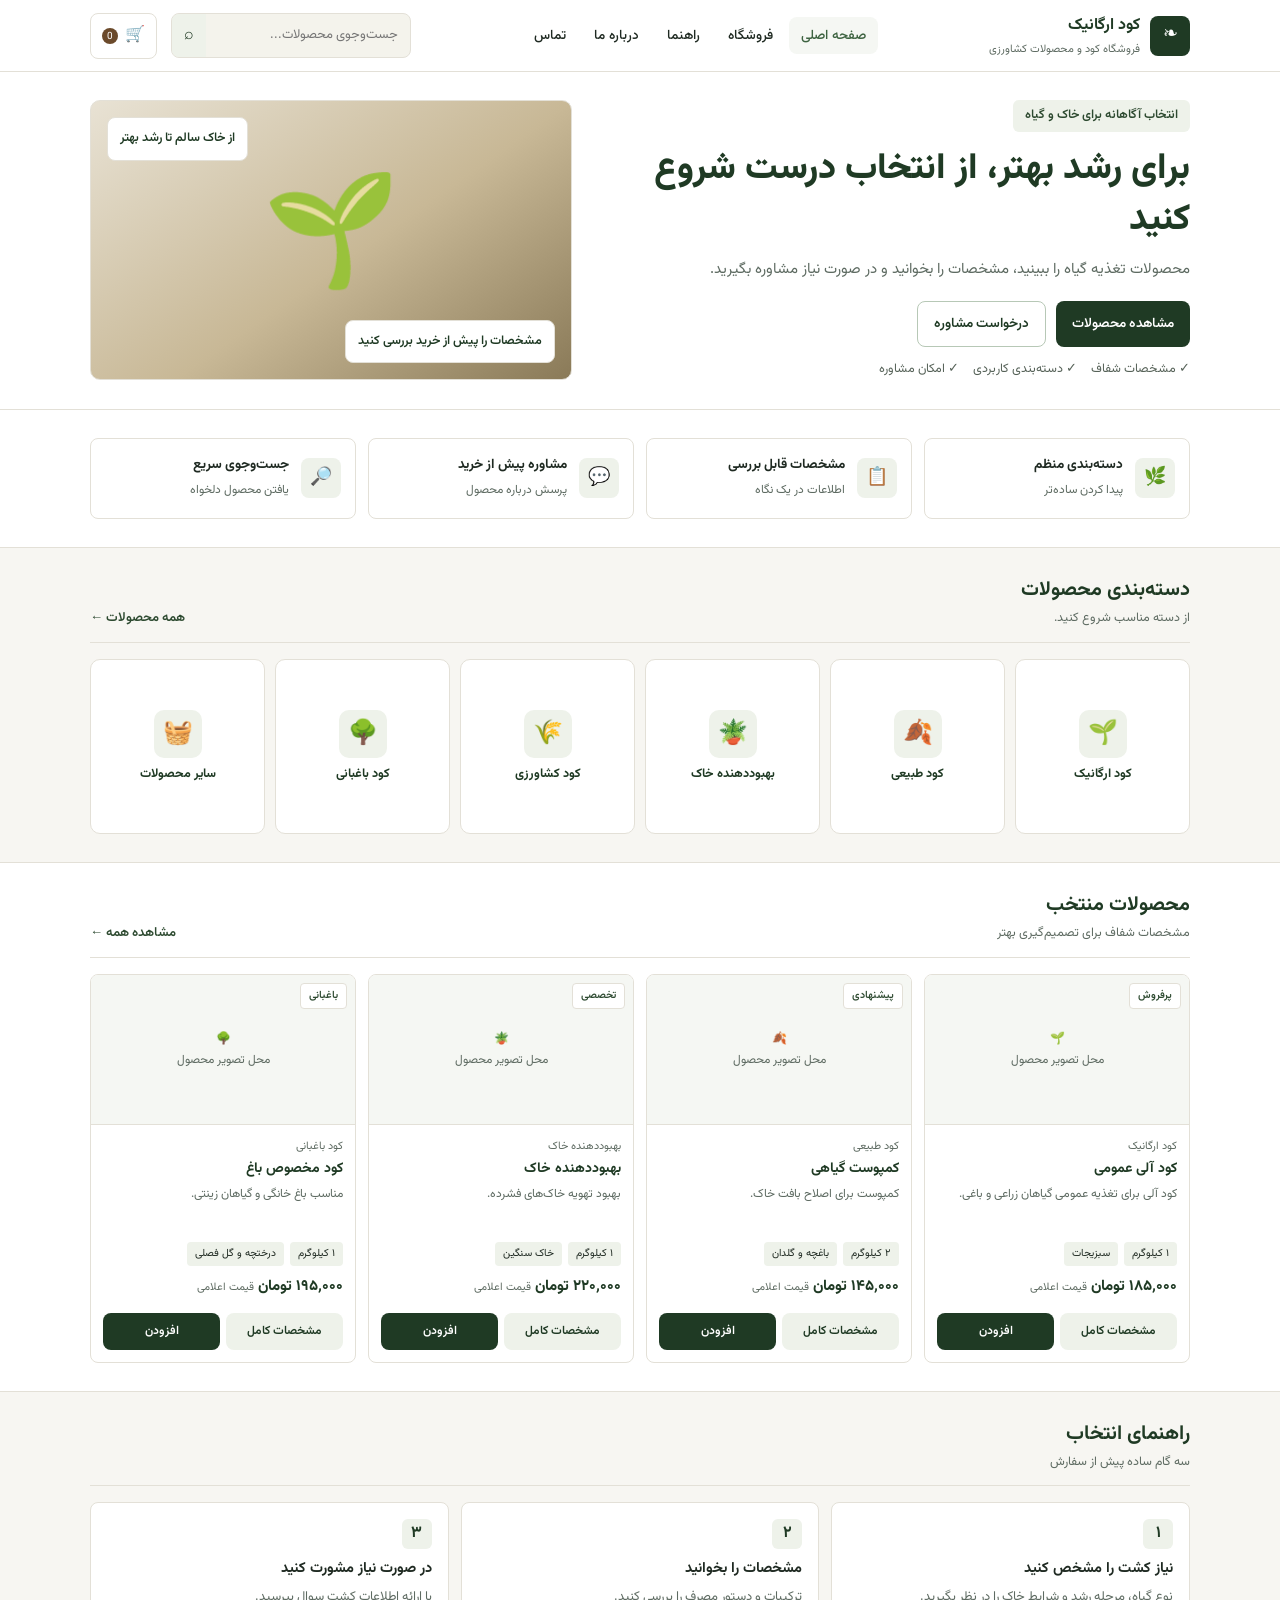
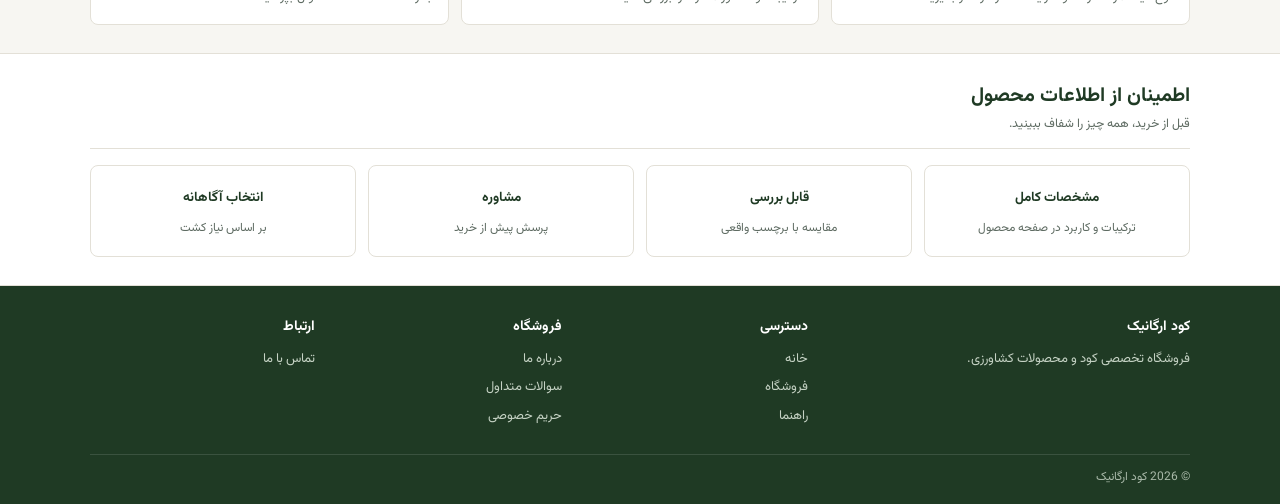
==== commit df5ce2c2: "استفاده از شبکه مربعی برای دسته‌بندی‌ها" ====
--- a/index.html
+++ b/index.html
@@ -44,7 +44,7 @@
 <div class="feature"><div class="emoji">💬</div><div><strong>مشاوره پیش از خرید</strong><span>پرسش درباره محصول</span></div></div>
 <div class="feature"><div class="emoji">🔎</div><div><strong>جست‌وجوی سریع</strong><span>یافتن محصول دلخواه</span></div></div>
 </div></section>
-<section class="section alt" id="categories"><div class="wrap"><div class="section-head"><div><h2>دسته‌بندی محصولات</h2><p>از دسته مناسب شروع کنید.</p></div><a class="textlink" href="pages/products.html">همه محصولات ←</a></div><div class="grid-3" id="categoryGrid"></div></div></section>
+<section class="section alt" id="categories"><div class="wrap"><div class="section-head"><div><h2>دسته‌بندی محصولات</h2><p>از دسته مناسب شروع کنید.</p></div><a class="textlink" href="pages/products.html">همه محصولات ←</a></div><div class="cat-grid" id="categoryGrid"></div></div></section>
 <section class="section" id="featured"><div class="wrap"><div class="section-head"><div><h2>محصولات منتخب</h2><p>مشخصات شفاف برای تصمیم‌گیری بهتر</p></div><a class="textlink" href="pages/products.html">مشاهده همه ←</a></div><div class="grid-4" id="featuredProducts"></div></div></section>
 <section class="section alt"><div class="wrap"><div class="section-head"><div><h2>راهنمای انتخاب</h2><p>سه گام ساده پیش از سفارش</p></div></div><div class="grid-3">
 <article class="step"><b>۱</b><h3>نیاز کشت را مشخص کنید</h3><p>نوع گیاه، مرحله رشد و شرایط خاک را در نظر بگیرید.</p></article>
--- a/css/components.css
+++ b/css/components.css
@@ -5,16 +5,60 @@
 .btn.small{font-size:12px;padding:8px 12px}
 .grid-4{display:grid;grid-template-columns:repeat(4,minmax(0,1fr));gap:12px}
 .grid-3{display:grid;grid-template-columns:repeat(3,minmax(0,1fr));gap:12px}
-.feature,.category,.product,.step,.panel{background:#fff;border:1px solid var(--line);border-radius:var(--radius)}
+.feature,.product,.step,.panel{background:#fff;border:1px solid var(--line);border-radius:var(--radius)}
 .feature{padding:14px;display:flex;gap:12px;align-items:center}
 .feature .emoji{width:40px;height:40px;border-radius:8px;background:var(--pale);display:grid;place-items:center;font-size:18px}
 .feature strong{display:block;font-size:13.5px}
 .feature span{font-size:12px;color:var(--muted)}
-.category{overflow:hidden}
-.cat-art{height:110px;background:var(--pale);display:grid;place-items:center;font-size:42px}
-.cat-info{padding:12px 14px}
-.cat-info h3{margin:0 0 4px;font-size:14.5px;color:var(--green)}
-.cat-info p{margin:0;font-size:12px;color:var(--muted)}
+
+/* Categories — small square tiles */
+.cat-grid{
+  display:grid;
+  grid-template-columns:repeat(6,minmax(0,1fr));
+  gap:10px;
+}
+.category{
+  background:#fff;
+  border:1px solid var(--line);
+  border-radius:10px;
+  overflow:hidden;
+  display:flex;
+  flex-direction:column;
+  align-items:center;
+  text-align:center;
+  transition:border-color .2s,transform .2s,box-shadow .2s;
+  aspect-ratio:1;
+  min-height:0;
+  justify-content:center;
+  padding:10px 8px;
+}
+.category:hover{
+  border-color:var(--soft);
+  transform:translateY(-2px);
+  box-shadow:var(--shadow);
+}
+.cat-art{
+  width:48px;
+  height:48px;
+  border-radius:10px;
+  background:var(--pale);
+  display:grid;
+  place-items:center;
+  font-size:24px;
+  margin:0 auto 8px;
+  flex-shrink:0;
+}
+.cat-art img{width:100%;height:100%;object-fit:cover;border-radius:10px}
+.cat-info{padding:0;width:100%}
+.cat-info h3{
+  margin:0;
+  font-size:12.5px;
+  color:var(--green);
+  font-weight:700;
+  line-height:1.35;
+}
+.cat-info p{display:none}
+
 .product{overflow:hidden;display:flex;flex-direction:column}
 .product-image{height:150px;background:var(--pale2);border-bottom:1px solid var(--line);display:grid;place-items:center;position:relative}
 .product-image .ph{color:var(--muted);font-size:12px;text-align:center;padding:8px}
@@ -53,6 +97,19 @@
 .spec-row span{color:var(--muted)}
 .catalog-tools{display:flex;flex-wrap:wrap;gap:10px;background:#fff;border:1px solid var(--line);border-radius:8px;padding:12px;margin-bottom:12px}
 .empty{background:#fff;border:1px dashed var(--line);border-radius:8px;padding:36px 16px;text-align:center;color:var(--muted)}
-@media(max-width:1000px){.grid-4{grid-template-columns:repeat(3,minmax(0,1fr))}}
-@media(max-width:760px){.grid-4,.grid-3{grid-template-columns:repeat(2,minmax(0,1fr))}.assurance{grid-template-columns:1fr 1fr}.product-actions{grid-template-columns:1fr}}
-@media(max-width:420px){.grid-4,.grid-3,.assurance{grid-template-columns:1fr}}
+@media(max-width:1000px){
+  .grid-4{grid-template-columns:repeat(3,minmax(0,1fr))}
+  .cat-grid{grid-template-columns:repeat(4,minmax(0,1fr))}
+}
+@media(max-width:760px){
+  .grid-4,.grid-3{grid-template-columns:repeat(2,minmax(0,1fr))}
+  .cat-grid{grid-template-columns:repeat(3,minmax(0,1fr));gap:8px}
+  .assurance{grid-template-columns:1fr 1fr}
+  .product-actions{grid-template-columns:1fr}
+  .cat-art{width:40px;height:40px;font-size:20px}
+  .cat-info h3{font-size:11.5px}
+}
+@media(max-width:420px){
+  .grid-4,.grid-3,.assurance{grid-template-columns:1fr}
+  .cat-grid{grid-template-columns:repeat(3,minmax(0,1fr))}
+}
